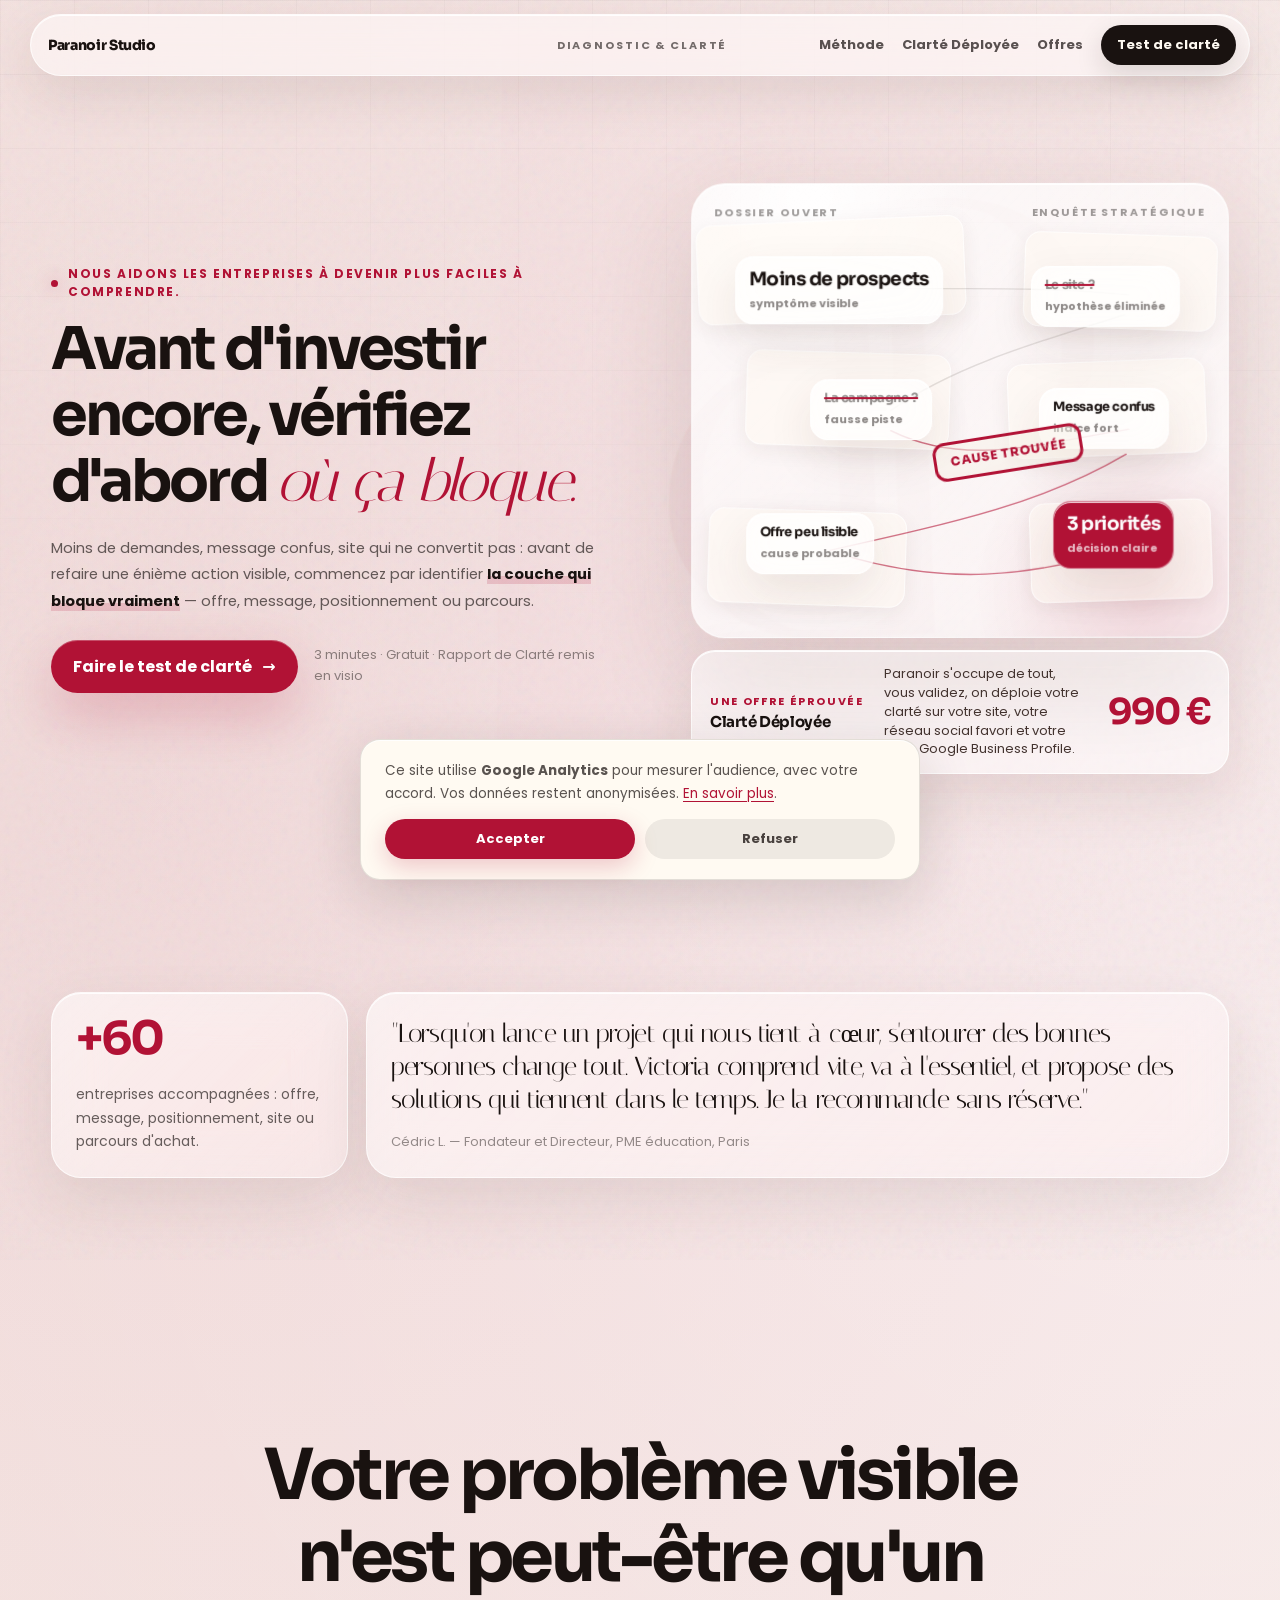
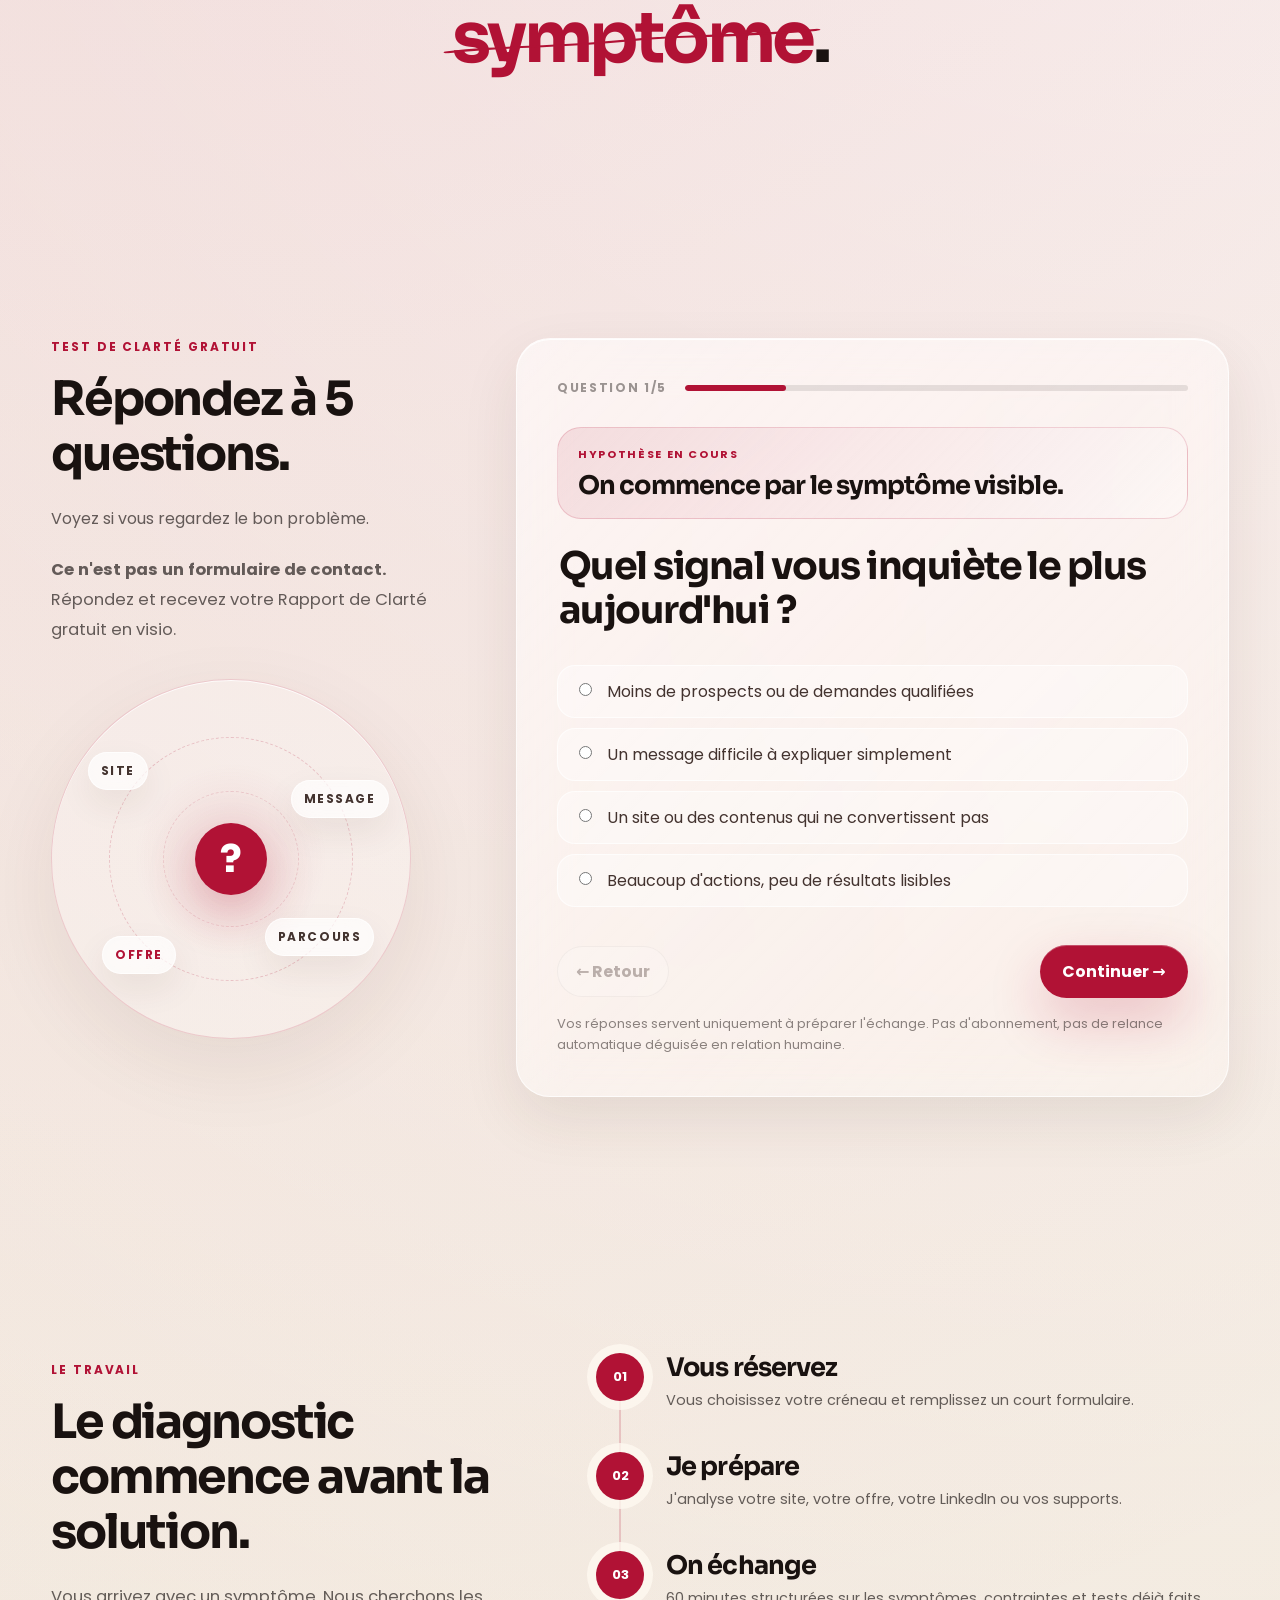
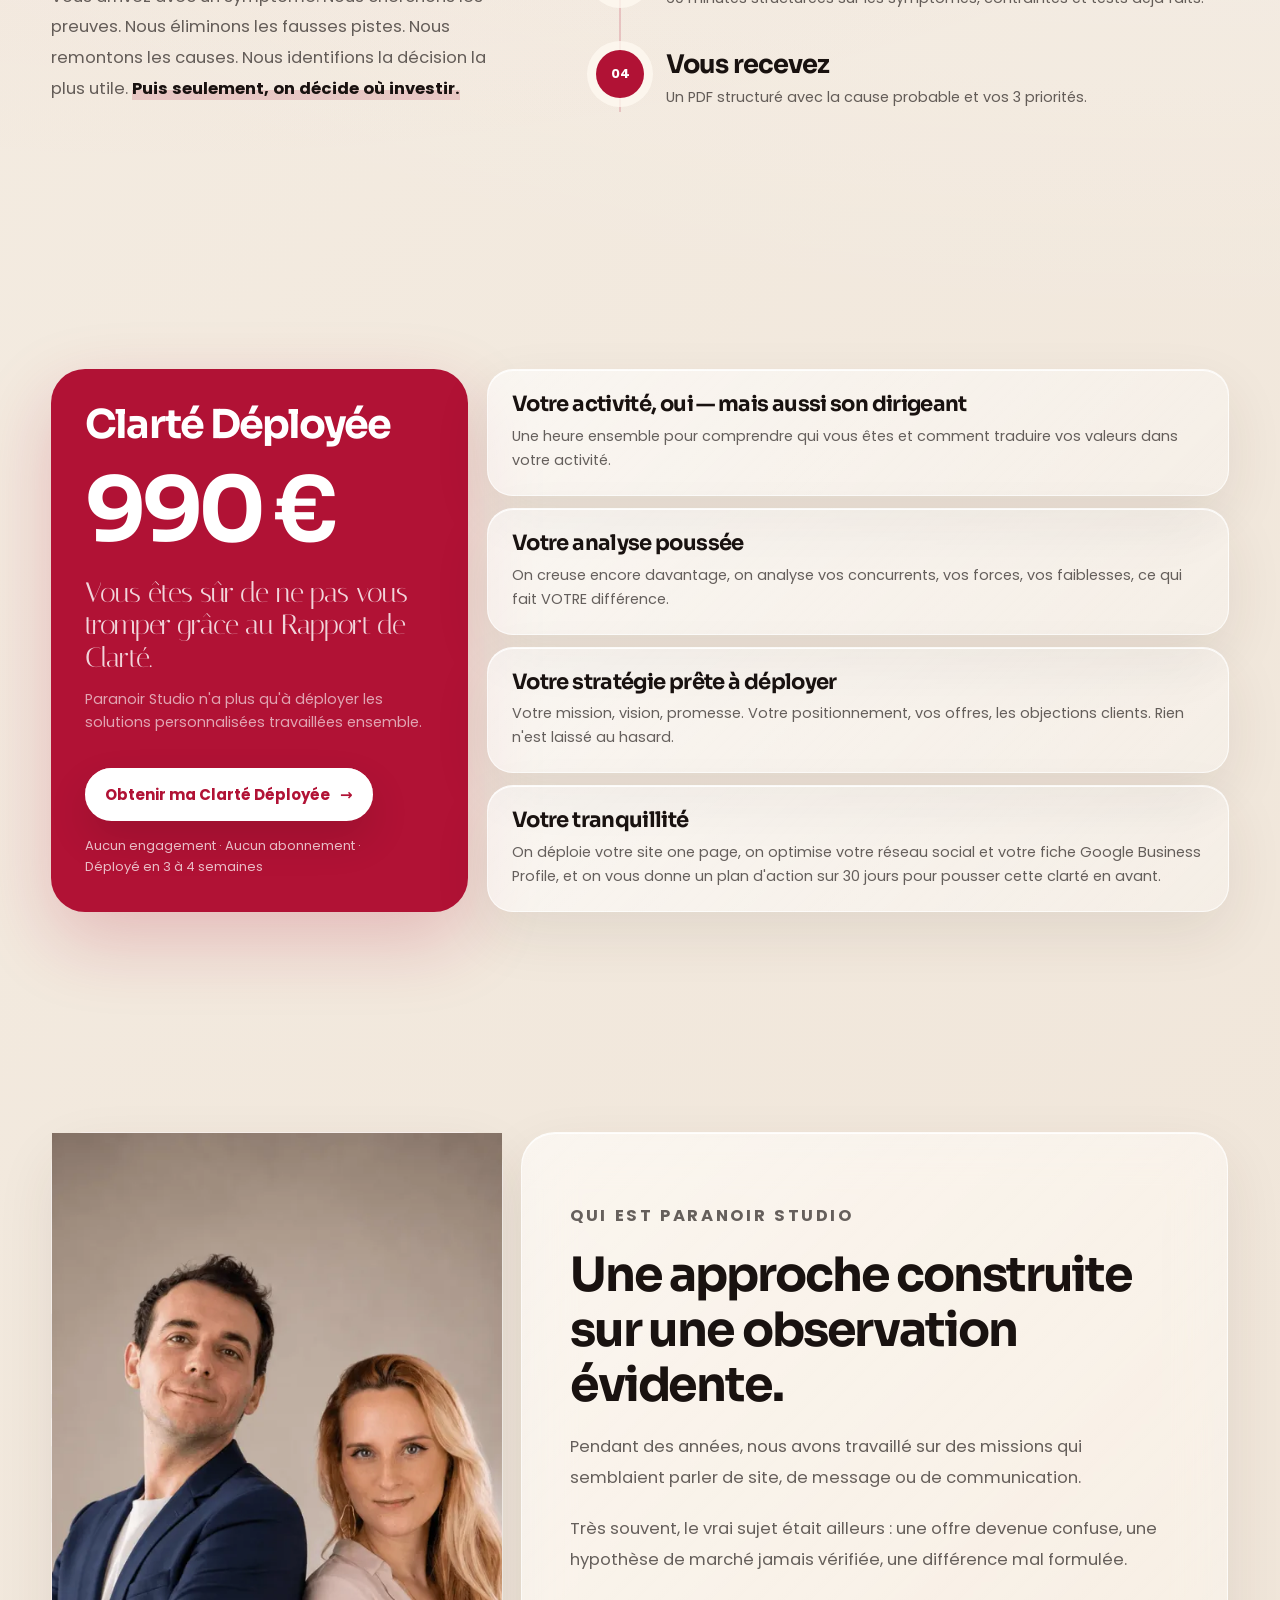
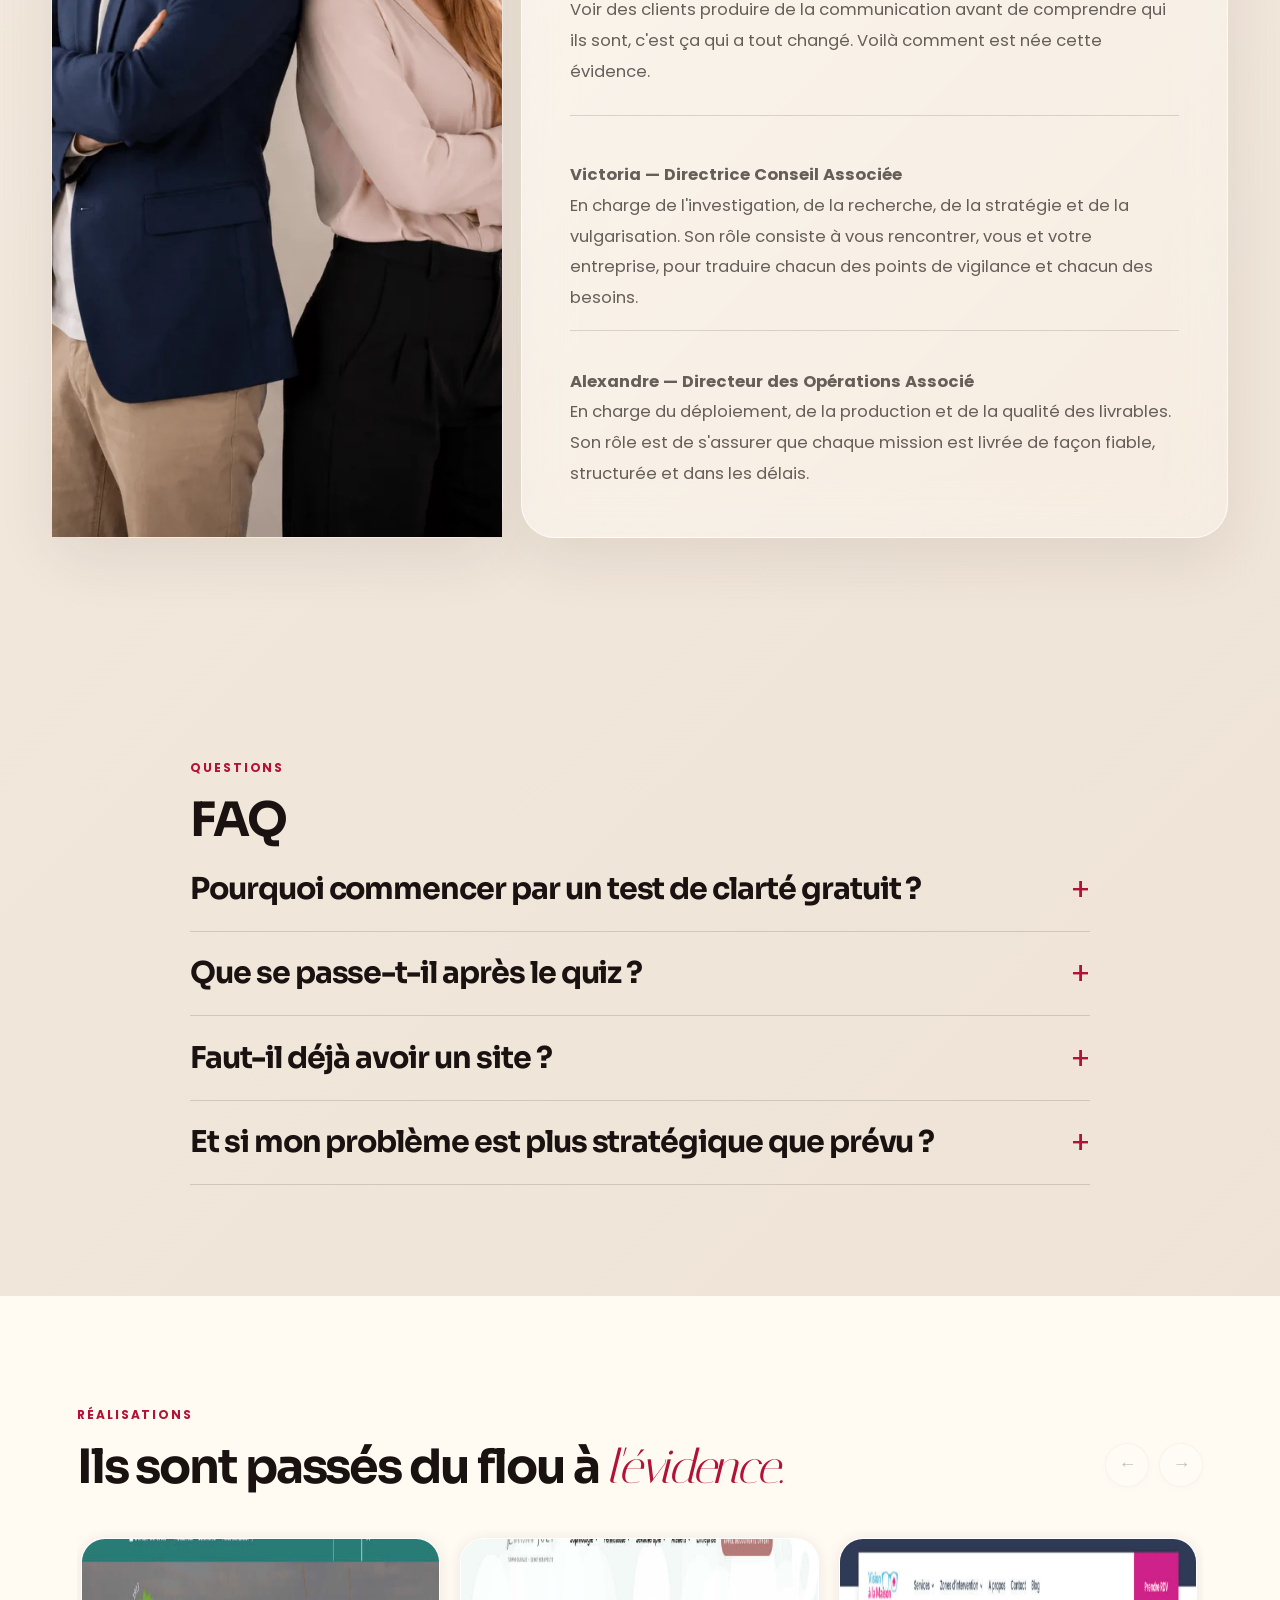
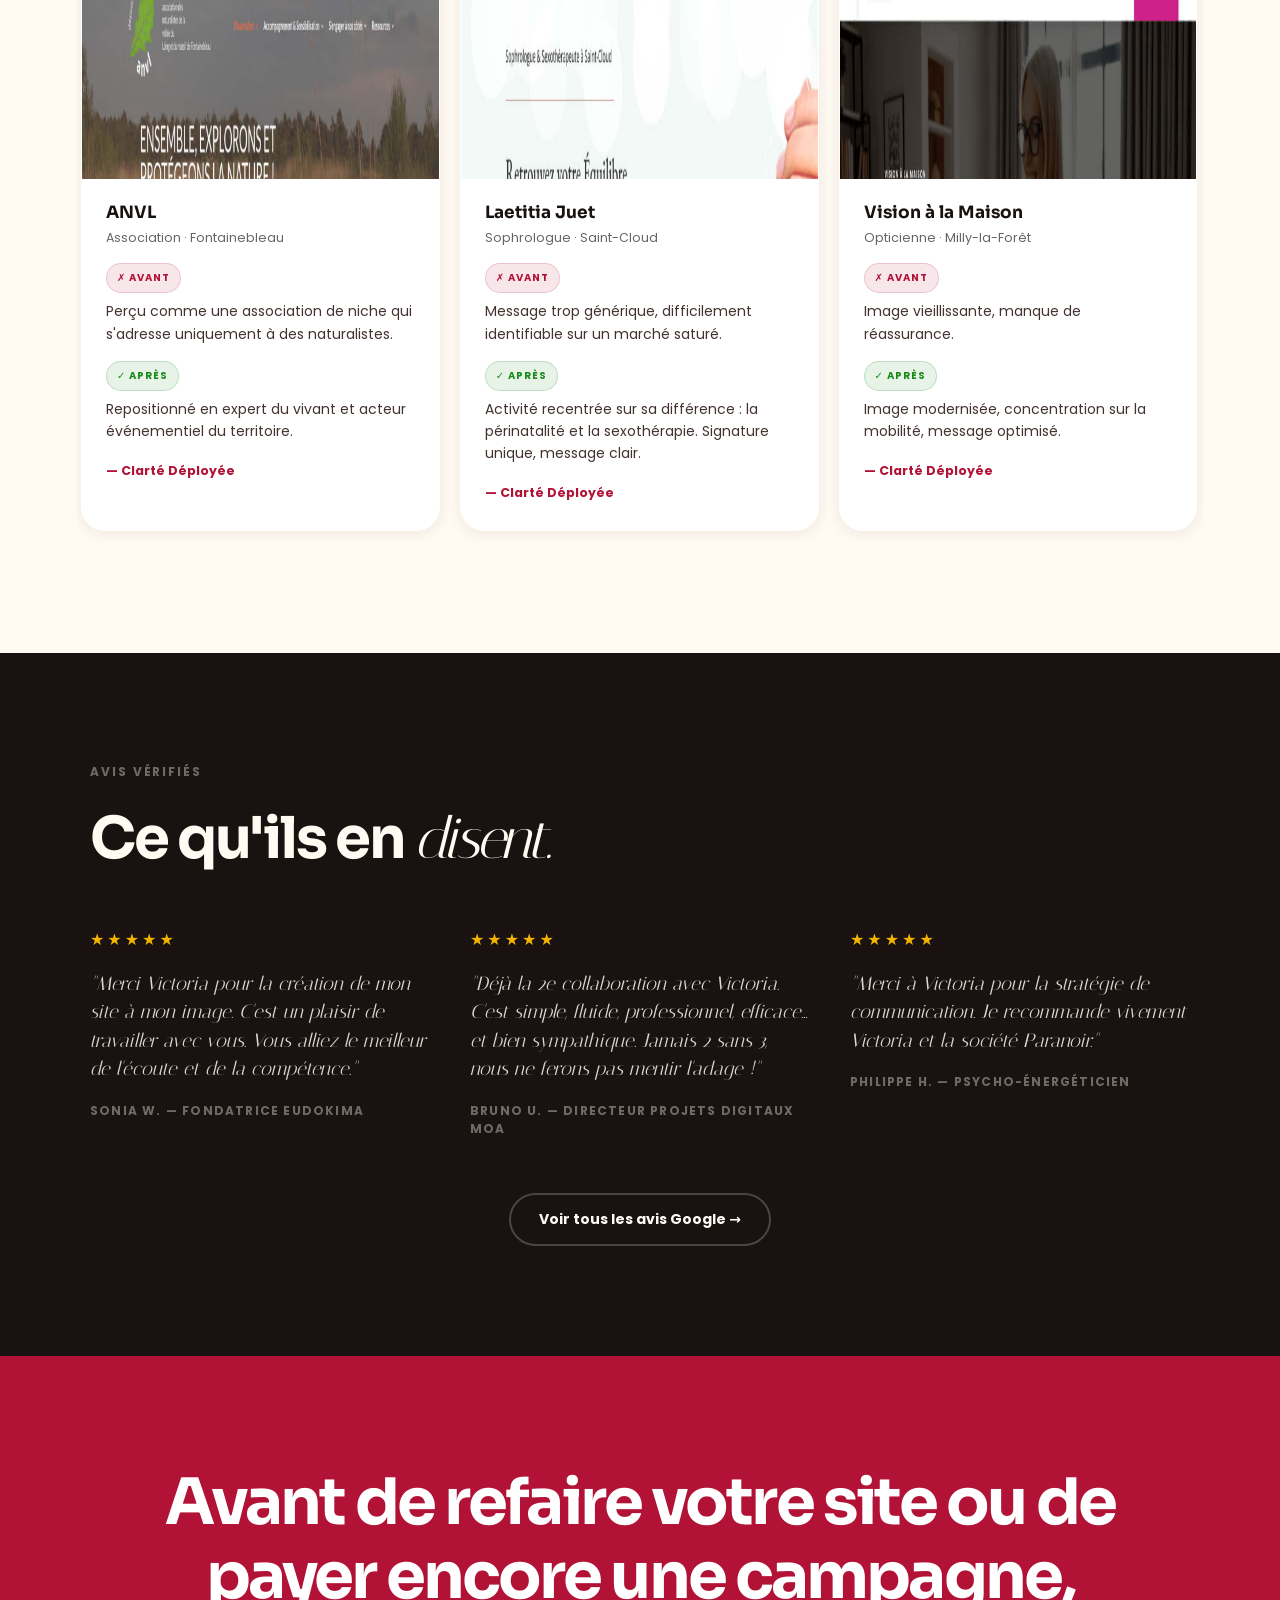
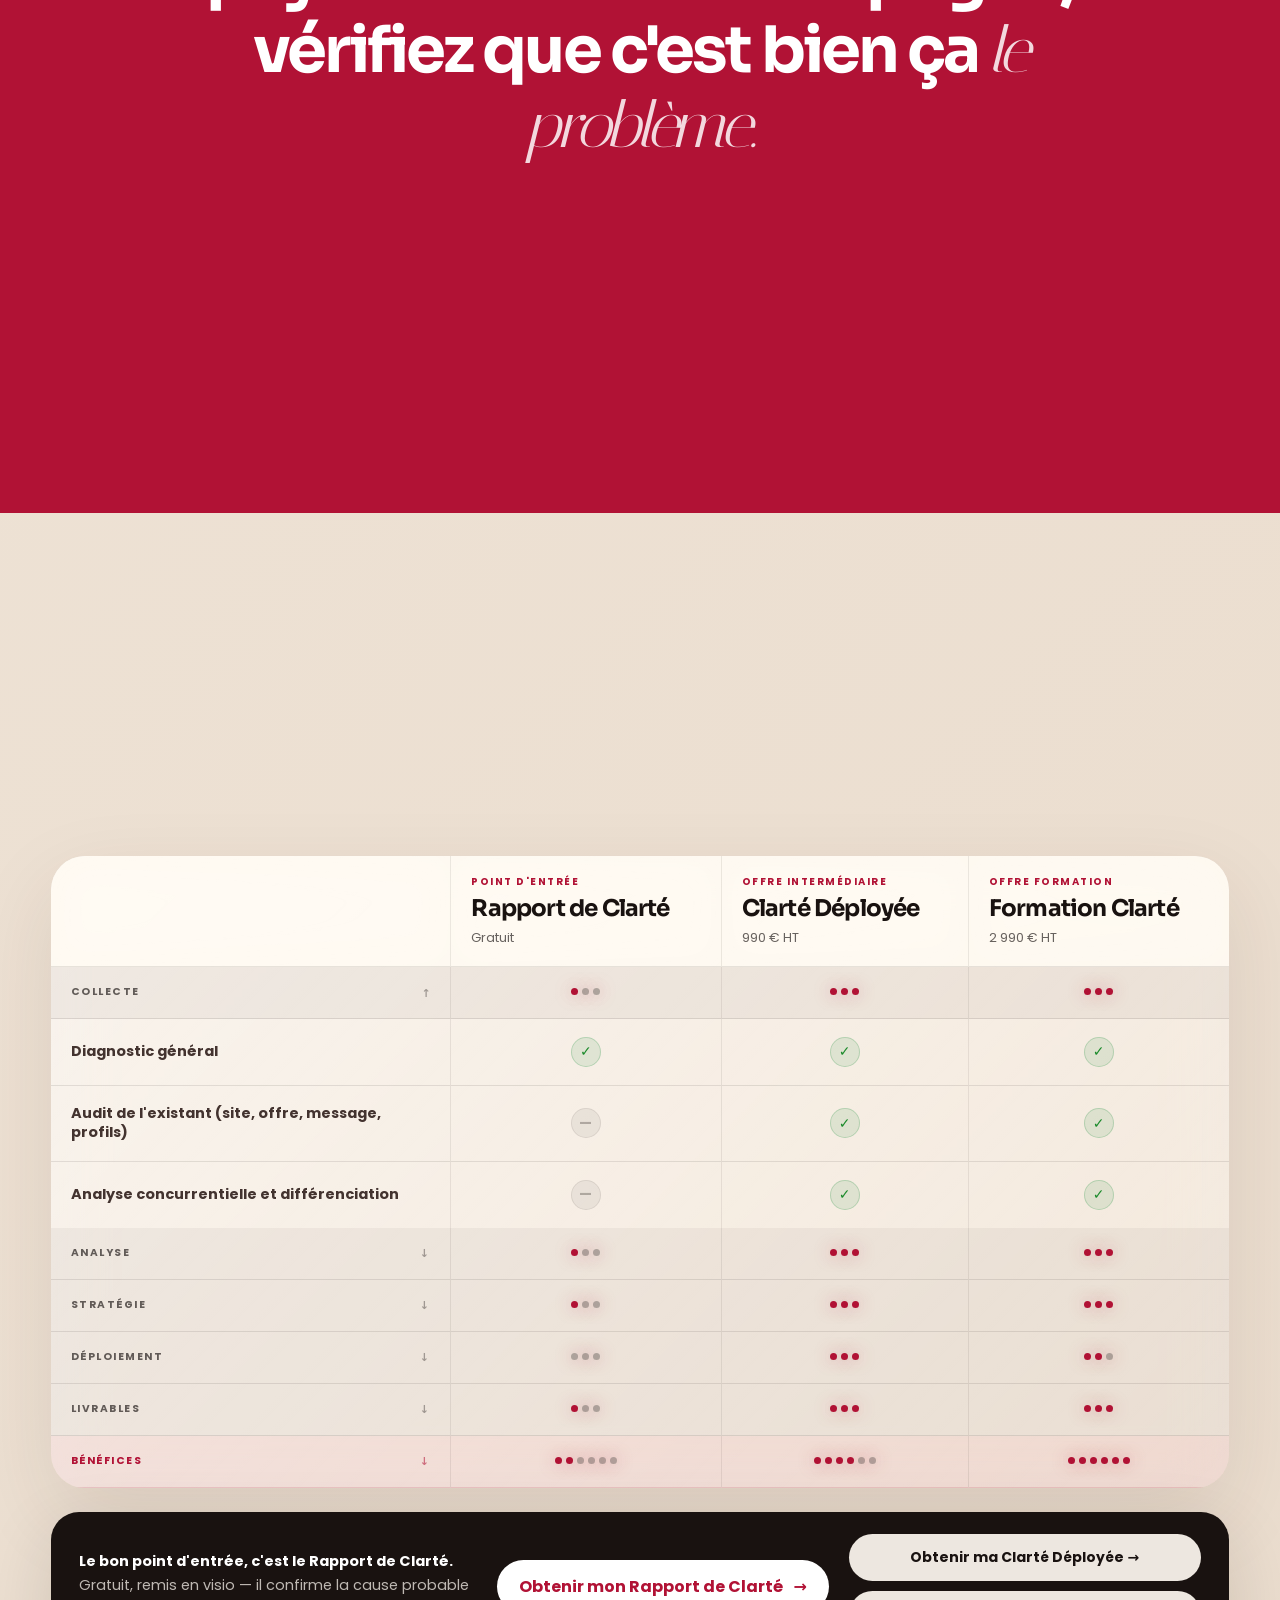
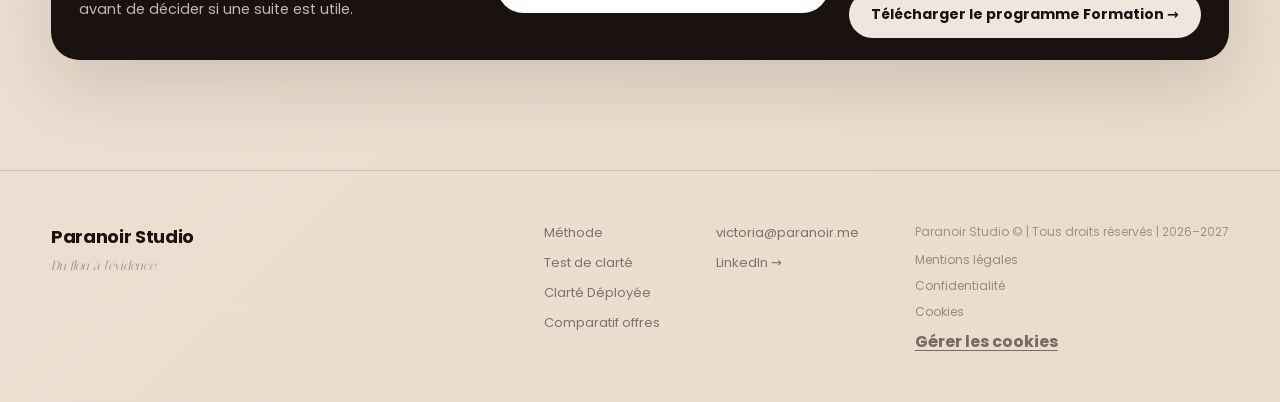
==== index.html @ 3eebf0d6 "fonts: Poppins réduit à 400+700 uniquement (-2 requêtes, ~30 KiB) 500 → substitué par 400 (footer, l" ====
<!DOCTYPE html>
<html lang="fr">
<head>
<meta charset="utf-8"/>
<meta content="width=device-width, initial-scale=1" name="viewport"/>
<title>Victoria Dury — Où ça bloque vraiment ?</title>
<meta name="description" content="Clarifiez votre offre, votre message et votre positionnement avant d'investir. Rapport de Clarté gratuit remis en visio."/>
<meta name="theme-color" content="#b11235"/>
<link rel="canonical" href="https://paranoir.paranoir.pro/"/>
<link rel="icon" href="/favicon.svg" type="image/svg+xml"/>
<link rel="icon" href="/favicon.ico" sizes="32x32"/>
<link rel="apple-touch-icon" href="/assets/images/logo-paranoir-studio-blanc-illu-hd.png"/>

<!-- Open Graph -->
<meta property="og:type" content="website"/>
<meta property="og:site_name" content="Paranoir Studio"/>
<meta property="og:url" content="https://paranoir.paranoir.pro/"/>
<meta property="og:title" content="Victoria Dury — Où ça bloque vraiment ?"/>
<meta property="og:description" content="Clarifiez votre offre, votre message et votre positionnement avant d'investir. Rapport de Clarté gratuit remis en visio."/>
<meta property="og:image" content="https://paranoir.paranoir.pro/assets/images/og-cover.jpg"/>
<meta property="og:image:width" content="1200"/>
<meta property="og:image:height" content="630"/>
<meta property="og:image:alt" content="Victoria Dury — Paranoir Studio, diagnostic stratégique"/>
<meta property="og:locale" content="fr_FR"/>

<!-- Twitter / X Card -->
<meta name="twitter:card" content="summary_large_image"/>
<meta name="twitter:title" content="Victoria Dury — Où ça bloque vraiment ?"/>
<meta name="twitter:description" content="Clarifiez votre offre, votre message et votre positionnement avant d'investir. Rapport de Clarté gratuit remis en visio."/>
<meta name="twitter:image" content="https://paranoir.paranoir.pro/assets/images/og-cover.jpg"/>
<meta name="twitter:image:alt" content="Victoria Dury — Paranoir Studio, diagnostic stratégique"/>

<link rel="preload" href="/assets/fonts/italiana-400.woff2" as="font" type="font/woff2" crossorigin/>
<link rel="preload" href="/assets/fonts/sora-latin.woff2" as="font" type="font/woff2" crossorigin/>
<link rel="preload" href="/assets/fonts/poppins-400.woff2" as="font" type="font/woff2" crossorigin/>
<link rel="preload" href="/assets/fonts/poppins-700.woff2" as="font" type="font/woff2" crossorigin/>
<link rel="stylesheet" href="/assets/css/site.min.css?v=4"/>
<script type="application/ld+json">
[
  {
    "@context": "https://schema.org",
    "@type": "Organization",
    "@id": "https://paranoir.paranoir.pro/#organization",
    "name": "Paranoir Studio",
    "url": "https://paranoir.paranoir.pro/",
    "logo": {
      "@type": "ImageObject",
      "url": "https://paranoir.paranoir.pro/assets/images/logo-paranoir-studio-noir-illu-hd.png"
    },
    "image": "https://paranoir.paranoir.pro/assets/images/og-cover.jpg",
    "email": "victoria@paranoir.me",
    "description": "Studio de clarté stratégique. Paranoir aide les entrepreneurs et dirigeants à identifier ce qui bloque vraiment leur croissance — offre, message, positionnement ou parcours — avant d'investir.",
    "foundingDate": "2024",
    "areaServed": "FR",
    "inLanguage": "fr",
    "founder": {
      "@type": "Person",
      "@id": "https://paranoir.paranoir.pro/#victoria",
      "name": "Victoria Dury",
      "jobTitle": "Fondatrice & Directrice conseil",
      "email": "victoria@paranoir.me",
      "worksFor": { "@id": "https://paranoir.paranoir.pro/#organization" },
      "sameAs": "https://www.linkedin.com/in/victoria-dury-paranoir/"
    },
    "sameAs": [
      "https://www.linkedin.com/in/victoria-dury-paranoir/"
    ]
  },
  {
    "@context": "https://schema.org",
    "@type": "WebSite",
    "@id": "https://paranoir.paranoir.pro/#website",
    "url": "https://paranoir.paranoir.pro/",
    "name": "Paranoir Studio — Victoria Dury",
    "description": "Clarifiez votre offre, votre message et votre positionnement avant d'investir. Rapport de Clarté gratuit remis en visio.",
    "inLanguage": "fr",
    "publisher": { "@id": "https://paranoir.paranoir.pro/#organization" }
  },
  {
    "@context": "https://schema.org",
    "@type": "ItemList",
    "name": "Offres Paranoir Studio",
    "itemListElement": [
      {
        "@type": "ListItem",
        "position": 1,
        "item": {
          "@type": "Service",
          "name": "Rapport de Clarté",
          "description": "Diagnostic stratégique gratuit remis en visioconférence. 30 minutes pour identifier ce qui bloque vraiment : offre, message, positionnement ou parcours.",
          "provider": { "@id": "https://paranoir.paranoir.pro/#organization" },
          "offers": {
            "@type": "Offer",
            "price": "0",
            "priceCurrency": "EUR",
            "availability": "https://schema.org/InStock"
          }
        }
      },
      {
        "@type": "ListItem",
        "position": 2,
        "item": {
          "@type": "Service",
          "name": "Clarté Déployée",
          "description": "Accompagnement conseil pour clarifier l'offre, le message et le positionnement. Passer du flou à l'évidence, structurellement.",
          "provider": { "@id": "https://paranoir.paranoir.pro/#organization" },
          "offers": {
            "@type": "Offer",
            "price": "990",
            "priceCurrency": "EUR",
            "availability": "https://schema.org/InStock"
          }
        }
      },
      {
        "@type": "ListItem",
        "position": 3,
        "item": {
          "@type": "Service",
          "name": "Formation Clarté",
          "description": "Formation stratégique approfondie pour développer une vision claire de son offre, son marché et son positionnement.",
          "provider": { "@id": "https://paranoir.paranoir.pro/#organization" },
          "offers": {
            "@type": "Offer",
            "price": "2990",
            "priceCurrency": "EUR",
            "availability": "https://schema.org/InStock"
          }
        }
      }
    ]
  },
  {
    "@context": "https://schema.org",
    "@type": "FAQPage",
    "mainEntity": [
      {
        "@type": "Question",
        "name": "Pourquoi commencer par un test de clarté gratuit ?",
        "acceptedAnswer": {
          "@type": "Answer",
          "text": "Parce qu'avant de parler d'offre, de site ou de budget, il faut vérifier que le problème mérite bien un diagnostic. Le test de clarté sert à qualifier votre situation et à éviter de partir sur la mauvaise piste."
        }
      },
      {
        "@type": "Question",
        "name": "Que se passe-t-il après le quiz ?",
        "acceptedAnswer": {
          "@type": "Answer",
          "text": "Vous voyez un résultat personnalisé. Votre Rapport de Clarté vous est ensuite remis en visio — gratuit. 30 minutes pour comprendre ce qui bloque vraiment et décider ensemble de la suite."
        }
      },
      {
        "@type": "Question",
        "name": "Faut-il déjà avoir un site ?",
        "acceptedAnswer": {
          "@type": "Answer",
          "text": "Non. Le point de départ peut être une offre, un discours commercial, une page LinkedIn, une baisse de demandes ou une impression générale de flou."
        }
      },
      {
        "@type": "Question",
        "name": "Et si mon problème est plus stratégique que prévu ?",
        "acceptedAnswer": {
          "@type": "Answer",
          "text": "Je vous le dirai clairement. Le but n'est pas d'empiler des prestations, mais de comprendre quelle décision doit venir ensuite."
        }
      }
    ]
  }
]
</script>
</head>
<body class="site-home">
<div aria-hidden="true" class="three-bg">
<canvas id="clarityCanvas"></canvas>
</div>
<div class="page">
<a class="skip-link" href="#main">Aller au contenu principal</a>
<nav class="nav">
<a class="brand" href="/">Paranoir Studio</a>
<div class="nav-mid">Diagnostic &amp; Clarté</div>
<div class="nav-right">
<a class="nav-link" href="#method">Méthode</a>
<a class="nav-link" href="#reservation">Clarté Déployée</a>
<a class="nav-link" href="#comparatif-offres">Offres</a>
<a class="nav-cta" href="#prediagnostic">Test de clarté</a>
</div>
</nav>
<main id="main">
<section class="hero">
<div class="hero-text">
<div class="eyebrow"><span class="dot"></span>Nous aidons les entreprises à devenir plus faciles à comprendre.</div>
<h1>Avant d'investir encore, vérifiez d'abord <span class="highlight">où ça bloque.</span></h1>
<p class="sub">
  Moins de demandes, message confus, site qui ne convertit pas :
  avant de refaire une énième action visible, commencez par identifier
  <span class="marker">la couche qui bloque vraiment</span>
  — offre, message, positionnement ou parcours.
</p>
<div class="hero-actions">
<a class="cta" href="#prediagnostic">Faire le test de clarté <span>→</span></a>
<p class="micro">3 minutes · Gratuit · Rapport de Clarté remis en visio</p>
</div>
</div>
<div class="reveal">
<div aria-label="Dossier ouvert de diagnostic" class="case-board" id="caseBoard">
<div class="board-top">
<span>Dossier ouvert</span>
<span>Enquête stratégique</span>
</div>
<div class="paper-layer paper-a"></div>
<div class="paper-layer paper-b"></div>
<div class="paper-layer paper-c"></div>
<div class="paper-layer paper-d"></div>
<div class="paper-layer paper-e"></div>
<div class="paper-layer paper-f"></div>
<svg class="thread-svg" preserveaspectratio="none" viewbox="0 0 620 720">
<path class="thread soft" d="M115 158 C250 176 345 156 505 176"></path>
<path class="thread soft" d="M500 208 C390 255 300 292 230 360"></path>
<path class="thread" d="M230 392 C315 450 398 414 505 390"></path>
<path class="thread" d="M502 430 C408 506 310 536 160 582"></path>
<path class="thread" d="M185 594 C295 636 388 625 488 584"></path>
</svg>
<div class="evidence big ev1"><strong>Moins de prospects</strong><span>symptôme visible</span></div>
<div class="evidence false ev2"><strong>Le site ?</strong><span>hypothèse éliminée</span></div>
<div class="evidence false ev3"><strong>La campagne ?</strong><span>fausse piste</span></div>
<div class="evidence ev4"><strong>Message confus</strong><span>indice fort</span></div>
<div class="evidence ev5"><strong>Offre peu lisible</strong><span>cause probable</span></div>
<div class="evidence result big ev6"><strong>3 priorités</strong><span>décision claire</span></div>
<div class="stamp">Cause trouvée</div>
</div>
<div class="hero-offer">
<div>
<small>Une offre éprouvée</small>
<div class="offer-name">Clarté Déployée</div>
</div>
<p class="offer-text">Paranoir s'occupe de tout, vous validez, on déploie votre clarté sur votre site, votre réseau social favori et votre fiche Google Business Profile.</p>
<div class="offer-price">990 €</div>
</div>
</div>
</section>
<section class="proof">
<div class="liquid proof-item reveal">
<div class="stat">+60</div>
<p>entreprises accompagnées : offre, message, positionnement, site ou parcours d'achat.</p>
</div>
<div class="liquid proof-item reveal" style="grid-column:span 2">
<p class="quote">"Lorsqu'on lance un projet qui nous tient à cœur, s'entourer des bonnes personnes change tout. Victoria comprend vite, va à l'essentiel, et propose des solutions qui tiennent dans le temps. Je la recommande sans réserve."</p>
<p class="byline">Cédric L. — Fondateur et Directeur, PME éducation, Paris</p>
</div>
</section>
<section class="statement">
<h2 class="reveal" style="margin:0 auto">Votre problème visible n'est peut-être qu'un <span class="strike-biais">symptôme</span>.</h2>
</section>
<section class="prequiz" id="prediagnostic">
<div class="prequiz-head reveal">
<p class="kicker">Test de clarté gratuit</p>
<h2>Répondez à 5 questions.</h2>
<p class="lede quiz-subtitle">Voyez si vous regardez le bon problème.</p>
<p class="lede">
  <strong>Ce n'est pas un formulaire de contact.</strong> Répondez et recevez votre Rapport de Clarté gratuit en visio.
</p>
<div aria-hidden="true" class="quiz-orbit">
<span class="orbit-center">?</span>
<span class="orbit-pill p1">site</span>
<span class="orbit-pill p2">message</span>
<span class="orbit-pill p3">offre</span>
<span class="orbit-pill p4">parcours</span>
</div>
</div>
<form class="quiz liquid reveal" id="growthQuiz">
<div class="quiz-progress">
<span>Question <strong id="quizCurrent">1</strong>/5</span>
<div><i id="quizBar"></i></div>
</div>
<div class="diagnostic-pulse" id="diagnosticPulse">
<span>Hypothèse en cours</span>
<strong id="diagnosticHint">On commence par le symptôme visible.</strong>
</div>
<fieldset class="quiz-step active" data-step="1">
<legend>Quel signal vous inquiète le plus aujourd'hui ?</legend>
<label><input name="signal" required="" type="radio" value="prospects"/><span>Moins de prospects ou de demandes qualifiées</span></label>
<label><input name="signal" type="radio" value="message"/><span>Un message difficile à expliquer simplement</span></label>
<label><input name="signal" type="radio" value="conversion"/><span>Un site ou des contenus qui ne convertissent pas</span></label>
<label><input name="signal" type="radio" value="dispersion"/><span>Beaucoup d'actions, peu de résultats lisibles</span></label>
</fieldset>
<fieldset class="quiz-step" data-step="2">
<legend>Quand vous expliquez votre offre, que se passe-t-il le plus souvent ?</legend>
<label><input name="offre" required="" type="radio" value="simple"/><span>Les gens comprennent vite</span></label>
<label><input name="offre" type="radio" value="long"/><span>Il faut beaucoup contextualiser</span></label>
<label><input name="offre" type="radio" value="variable"/><span>Le discours change selon l'interlocuteur</span></label>
<label><input name="offre" type="radio" value="confus"/><span>Même en interne, ce n'est pas parfaitement clair</span></label>
</fieldset>
<fieldset class="quiz-step" data-step="3">
<legend>Qu'avez-vous déjà essayé de corriger ?</legend>
<label><input name="actions" type="checkbox" value="site"/><span>Refaire ou modifier le site</span></label>
<label><input name="actions" type="checkbox" value="contenus"/><span>Refaire les contenus ou les posts</span></label>
<label><input name="actions" type="checkbox" value="ads"/><span>Relancer une campagne ou mettre du budget</span></label>
<label><input name="actions" type="checkbox" value="offre"/><span>Repackager l'offre</span></label>
<label><input name="actions" type="checkbox" value="rien"/><span>Rien de structuré pour l'instant</span></label>
</fieldset>
<fieldset class="quiz-step" data-step="4">
<legend>À quel point êtes-vous sûr du vrai problème ?</legend>
<label><input name="certitude" required="" type="radio" value="faible"/><span>Pas vraiment sûr, justement</span></label>
<label><input name="certitude" type="radio" value="moyenne"/><span>J'ai une hypothèse, mais peu de preuves</span></label>
<label><input name="certitude" type="radio" value="forte"/><span>Je pense savoir, mais je veux confirmer</span></label>
<label><input name="certitude" type="radio" value="urgent"/><span>Je dois décider vite où investir</span></label>
</fieldset>
<fieldset class="quiz-step" data-step="5">
<legend>Où voulez-vous recevoir la suite ?</legend>
<div class="quiz-fields">
<label for="prenom"><span>Prénom <span aria-hidden="true">*</span></span><input id="prenom" autocomplete="given-name" name="prenom" placeholder="Victoria" required aria-required="true" type="text"/></label>
<label for="email"><span>Email professionnel <span aria-hidden="true">*</span></span><input id="email" autocomplete="email" name="email" placeholder="vous@entreprise.fr" required aria-required="true" type="email"/></label>
<label for="url"><span>Site ou LinkedIn <span class="field-opt">facultatif</span></span><input id="url" name="url" placeholder="https://" type="url"/></label>
</div>
<p class="quiz-note">Après validation, votre résultat s'affiche directement. Votre Rapport de Clarté vous est remis en visio — gratuit.</p>
</fieldset>
<div aria-live="polite" class="quiz-result" id="quizResult"></div>
<div class="result-cta" id="resultCta">
<div>
<small>Votre livrable gratuit</small>
<strong>Rapport de Clarté — Gratuit</strong>
<span>Votre Rapport de Clarté est gratuit. Il vous est remis en visio — 30 minutes pour comprendre ce qui bloque vraiment et décider ensemble de la suite.</span>
</div>
<a class="cta" href="https://meet.brevo.com/victoria-dury/rapport-de-clarte" target="_blank" rel="noopener noreferrer" aria-label="Réserver ma visio Rapport de Clarté (ouvre dans un nouvel onglet)">Réserver ma visio <span>→</span></a>
</div>
<div class="quiz-actions">
<button class="quiz-back" id="quizBack" type="button">← Retour</button>
<button class="cta quiz-next" id="quizNext" type="button">Continuer →</button>
<button class="cta quiz-submit" id="quizSubmit" type="submit">Voir mon résultat →</button>
</div>
<p class="quiz-privacy">Vos réponses servent uniquement à préparer l'échange. Pas d'abonnement, pas de relance automatique déguisée en relation humaine.</p>
</form>
</section>
<!-- SECTION AVANT DE CORRIGER — conservée pour usage futur
<section class="chapter split">
<div class="reveal">
<p class="kicker">Avant de corriger</p>
<h2>Ne corrigez pas encore. Identifiez la bonne couche.</h2>
<p class="lede">
  Le réflexe classique : refaire ce qui se voit. Le site, les messages,
  les posts, la campagne. Le risque : améliorer la surface pendant que le vrai blocage reste intact.
</p>
<p class="risk">La cause est souvent ailleurs.</p>
</div>
<div class="symptoms reveal">
<div class="symptom"><strong>Les prospects qualifiés se font plus rares.</strong><span>symptôme</span></div>
<div class="symptom"><strong>Votre offre est difficile à expliquer.</strong><span>symptôme</span></div>
<div class="symptom"><strong>Votre site ou vos contenus ne prennent pas.</strong><span>symptôme</span></div>
<div class="symptom"><strong>Vous faites beaucoup, pour peu d'effet.</strong><span>symptôme</span></div>
</div>
</section>
-->
<section class="method" id="method">
<div class="reveal">
<p class="kicker">Le travail</p>
<h2>Le diagnostic commence avant la solution.</h2>
<p>Vous arrivez avec un symptôme. Nous cherchons les preuves.
  Nous éliminons les fausses pistes. Nous remontons les causes.
  Nous identifions la décision la plus utile.
  <span class="marker">Puis seulement, on décide où investir.</span>
</p>
</div>
<div class="timeline reveal">
<div class="step">
<div class="num">01</div>
<div><strong>Vous réservez</strong><span>Vous choisissez votre créneau et remplissez un court formulaire.</span></div>
</div>
<div class="step">
<div class="num">02</div>
<div><strong>Je prépare</strong><span>J'analyse votre site, votre offre, votre LinkedIn ou vos supports.</span></div>
</div>
<div class="step">
<div class="num">03</div>
<div><strong>On échange</strong><span>60 minutes structurées sur les symptômes, contraintes et tests déjà faits.</span></div>
</div>
<div class="step">
<div class="num">04</div>
<div><strong>Vous recevez</strong><span>Un PDF structuré avec la cause probable et vos 3 priorités.</span></div>
</div>
</div>
</section>
<section class="offer" id="reservation">
<div class="offer-layout">
<div class="price-panel reveal">
<div>
<h2>Clarté Déployée</h2>
<div class="price">990 €</div>
<p class="price-line">Vous êtes sûr de ne pas vous tromper grâce au Rapport de Clarté.</p>
<p class="price-note">Paranoir Studio n'a plus qu'à déployer les solutions personnalisées travaillées ensemble.</p>
</div>
<div>
<a class="cta" href="https://buy.stripe.com/9B6aEX5Ug8IKgbH7uObfO01" target="_blank" rel="noopener noreferrer">Obtenir ma Clarté Déployée <span>→</span></a>
<p class="micro">Aucun engagement · Aucun abonnement · Déployé en 3 à 4 semaines</p>
</div>
</div>
<div class="offer-list reveal">
<div class="liquid detail"><strong>Votre activité, oui — mais aussi son dirigeant</strong><span>Une heure ensemble pour comprendre qui vous êtes et comment traduire vos valeurs dans votre activité.</span></div>
<div class="liquid detail"><strong>Votre analyse poussée</strong><span>On creuse encore davantage, on analyse vos concurrents, vos forces, vos faiblesses, ce qui fait VOTRE différence.</span></div>
<div class="liquid detail"><strong>Votre stratégie prête à déployer</strong><span>Votre mission, vision, promesse. Votre positionnement, vos offres, les objections clients. Rien n'est laissé au hasard.</span></div>
<div class="liquid detail"><strong>Votre tranquillité</strong><span>On déploie votre site one page, on optimise votre réseau social et votre fiche Google Business Profile, et on vous donne un plan d'action sur 30 jours pour pousser cette clarté en avant.</span></div>
</div>
</div>
</section>
<section class="about">
<div class="photo liquid reveal">
<picture>
<source srcset="/assets/images/alexandre-victoria-paranoir-opti.webp" type="image/webp"/>
<img src="/assets/images/alexandre-victoria-paranoir-opti.png" alt="Victoria et Alexandre — Paranoir Studio" width="800" height="1202" loading="lazy" style="width:100%;height:100%;object-fit:cover;border-radius:inherit"/>
</picture>
</div>
<div class="about-copy liquid reveal">
<p class="kicker">Qui est Paranoir Studio</p>
<h2>Une approche construite sur une observation évidente.</h2>
<p>Pendant des années, nous avons travaillé sur des missions qui semblaient parler de site, de message ou de communication.</p>
<p>Très souvent, le vrai sujet était ailleurs : une offre devenue confuse, une hypothèse de marché jamais vérifiée, une différence mal formulée.</p>
<p>Voir des clients produire de la communication avant de comprendre qui ils sont, c'est ça qui a tout changé. Voilà comment est née cette évidence.</p>
<div class="about-member" style="margin-top:28px;padding-top:24px;border-top:1px solid var(--line)">
<p><strong>Victoria — Directrice Conseil Associée</strong><br>En charge de l'investigation, de la recherche, de la stratégie et de la vulgarisation. Son rôle consiste à vous rencontrer, vous et votre entreprise, pour traduire chacun des points de vigilance et chacun des besoins.</p>
</div>
<div class="about-member" style="margin-top:16px;padding-top:16px;border-top:1px solid var(--line)">
<p><strong>Alexandre — Directeur des Opérations Associé</strong><br>En charge du déploiement, de la production et de la qualité des livrables. Son rôle est de s'assurer que chaque mission est livrée de façon fiable, structurée et dans les délais.</p>
</div>
</div>
</section>
<section class="faq">
<p class="kicker reveal">Questions</p>
<h2 class="reveal">FAQ</h2>
<details class="reveal">
<summary>Pourquoi commencer par un test de clarté gratuit ?</summary>
<p>Parce qu'avant de parler d'offre, de site ou de budget, il faut vérifier que le problème mérite bien un diagnostic. Le test de clarté sert à qualifier votre situation et à éviter de partir sur la mauvaise piste.</p>
</details>
<details class="reveal">
<summary>Que se passe-t-il après le quiz ?</summary>
<p>Vous voyez un résultat personnalisé. Votre Rapport de Clarté vous est ensuite remis en visio — gratuit. 30 minutes pour comprendre ce qui bloque vraiment et décider ensemble de la suite.</p>
</details>
<details class="reveal">
<summary>Faut-il déjà avoir un site ?</summary>
<p>Non. Le point de départ peut être une offre, un discours commercial, une page LinkedIn, une baisse de demandes ou une impression générale de flou.</p>
</details>
<details class="reveal">
<summary>Et si mon problème est plus stratégique que prévu ?</summary>
<p>Je vous le dirai clairement. Le but n'est pas d'empiler des prestations, mais de comprendre quelle décision doit venir ensuite.</p>
</details>
</section>
<section class="realisations">
<div class="realisations-inner">
<div class="real-header reveal">
<div>
<p class="kicker">Réalisations</p>
<h2>Ils sont passés du flou à <span class="highlight">l'évidence.</span></h2>
</div>
<div class="real-nav-row">
<button class="real-nav real-prev" aria-label="Précédent">←</button>
<button class="real-nav real-next" aria-label="Suivant">→</button>
</div>
</div>
<div class="real-carousel reveal">
<div class="real-card liquid">
<div class="real-visual-top">
<button class="site-preview-btn" aria-label="Agrandir le visuel ANVL" data-src="/assets/images/realisation-anvl.jpg" data-label="ANVL — Association naturaliste">
<div class="site-preview-scroll"><img src="/assets/images/realisation-anvl.jpg" alt="Site ANVL" width="1240" height="4363" loading="lazy"/></div>
<span class="site-preview-hint">Cliquer pour agrandir</span>
</button>
</div>
<div class="real-body">
<p class="real-client"><strong>ANVL</strong></p>
<p class="real-meta">Association · Fontainebleau</p>
<div class="real-before">
<span class="real-chip cross">✗ Avant</span>
<p>Perçu comme une association de niche qui s'adresse uniquement à des naturalistes.</p>
</div>
<div class="real-after">
<span class="real-chip check">✓ Après</span>
<p>Repositionné en expert du vivant et acteur événementiel du territoire.</p>
</div>
<p class="real-offer">— Clarté Déployée</p>
</div>
</div>
<div class="real-card liquid">
<div class="real-visual-top">
<button class="site-preview-btn" aria-label="Agrandir le visuel Laetitia Juet" data-src="/assets/images/realisation-laetitia.jpg" data-label="Laetitia Juet — Sophrologue">
<div class="site-preview-scroll"><img src="/assets/images/realisation-laetitia.jpg" alt="Site Laetitia Juet sophrologue" width="1240" height="5578" loading="lazy"/></div>
<span class="site-preview-hint">Cliquer pour agrandir</span>
</button>
</div>
<div class="real-body">
<p class="real-client"><strong>Laetitia Juet</strong></p>
<p class="real-meta">Sophrologue · Saint-Cloud</p>
<div class="real-before">
<span class="real-chip cross">✗ Avant</span>
<p>Message trop générique, difficilement identifiable sur un marché saturé.</p>
</div>
<div class="real-after">
<span class="real-chip check">✓ Après</span>
<p>Activité recentrée sur sa différence : la périnatalité et la sexothérapie. Signature unique, message clair.</p>
</div>
<p class="real-offer">— Clarté Déployée</p>
</div>
</div>
<div class="real-card liquid">
<div class="real-visual-top">
<button class="site-preview-btn" aria-label="Agrandir le visuel Vision à la Maison" data-src="/assets/images/realisation-valm.jpg" data-label="Vision à la Maison — Opticienne">
<div class="site-preview-scroll"><img src="/assets/images/realisation-valm.jpg" alt="Site Vision à la Maison" width="1240" height="6222" loading="lazy"/></div>
<span class="site-preview-hint">Cliquer pour agrandir</span>
</button>
</div>
<div class="real-body">
<p class="real-client"><strong>Vision à la Maison</strong></p>
<p class="real-meta">Opticienne · Milly-la-Forêt</p>
<div class="real-before">
<span class="real-chip cross">✗ Avant</span>
<p>Image vieillissante, manque de réassurance.</p>
</div>
<div class="real-after">
<span class="real-chip check">✓ Après</span>
<p>Image modernisée, concentration sur la mobilité, message optimisé.</p>
</div>
<p class="real-offer">— Clarté Déployée</p>
</div>
</div>
</div>
</div>
</section>
<section class="google-reviews">
<div class="reviews-inner">
<div class="reviews-head reveal">
<p class="kicker">Avis vérifiés</p>
<h2>Ce qu'ils en <span class="highlight">disent.</span></h2>
</div>
<div class="reviews-list">
<div class="review-item reveal">
<div class="review-stars" aria-label="5 étoiles">★★★★★</div>
<p class="review-text">"Merci Victoria pour la création de mon site à mon image. C'est un plaisir de travailler avec vous. Vous alliez le meilleur de l'écoute et de la compétence."</p>
<p class="review-author">Sonia W. — Fondatrice Eudokima</p>
</div>
<div class="review-item reveal">
<div class="review-stars" aria-label="5 étoiles">★★★★★</div>
<p class="review-text">"Déjà la 2e collaboration avec Victoria. C'est simple, fluide, professionnel, efficace… et bien sympathique. Jamais 2 sans 3, nous ne ferons pas mentir l'adage&nbsp;!"</p>
<p class="review-author">Bruno U. — Directeur projets digitaux MOA</p>
</div>
<div class="review-item reveal">
<div class="review-stars" aria-label="5 étoiles">★★★★★</div>
<p class="review-text">"Merci à Victoria pour la stratégie de communication. Je recommande vivement Victoria et la société Paranoir."</p>
<p class="review-author">Philippe H. — Psycho-énergéticien</p>
</div>
</div>
<div class="reviews-footer reveal">
<a class="buttonlike reviews-cta" href="https://www.google.com/search?sca_esv=f17a0ff9fe0aacfd&q=paranoir+studio&si=APenkKm7iecQ4G6P-TsbSMFKIQtv3EFIqRAFw-i8uEbk55Z-_2WfTkahwx6u1uAuy8MPmnfCUDpDq2OuY1oj4d8cSW3aSo2asktrVfrKKQ3sYH_6x8XcQD8%3D&uds=AJ5uw195I-HiO8RgG3HHbr6KY2_8TkCXjaTgxg7CV2L0rBLWM4fp1kn1z-KUAWLdz4tLvbFS52Aze6zk6sDx6woE1F07elHCvyW5IwiPbOBzLiz4UMYycys&sa=X&ved=2ahUKEwjHtK3E76SVAxU1TKQEHS1PEoAQ3PALegQILxAF&biw=590&bih=746&dpr=2" target="_blank" rel="noopener noreferrer" aria-label="Voir tous les avis Google de Paranoir Studio (ouvre dans un nouvel onglet)">Voir tous les avis Google →</a>
</div>
</div>
</section>
<section class="final">
<div class="final-inner">
<h2 class="reveal">Avant de refaire votre site ou de payer encore une campagne, vérifiez que c'est bien ça <span class="highlight">le problème.</span></h2>
<p class="reveal">Commencez par le test de clarté. En quelques questions, vous vérifiez si votre blocage vient plutôt de l'offre, du message, du positionnement ou du parcours.</p>
<a class="cta reveal" href="#prediagnostic">Obtenir mon Rapport de Clarté <span>→</span></a>
<p class="micro reveal">3 minutes · Gratuit · Rapport de Clarté remis en visio</p>
</div>
</section>
<section class="offer-comparison" id="comparatif-offres">
<div class="comparison-inner">
<div class="comparison-head">
<div class="reveal">
<p class="kicker">Les trois offres</p>
<h2>Trois niveaux d'intervention. Une seule logique.</h2>
</div>
<p class="lede reveal">
  <strong>Clarifier avant d'agir.</strong> Le point d'entrée, c'est le Rapport de Clarté. <strong>Gratuit</strong>. Remis en visio. Ensuite, si le sujet mérite d'aller plus loin, deux offres prolongent le travail.
</p>
</div>
<div class="comparison-table-wrap reveal">
<table aria-label="Comparatif des trois offres Paranoir" class="comparison-table">
<thead>
<tr>
<th></th>
<th>
<div class="offer-col">
<small>Point d'entrée</small>
<strong>Rapport de Clarté</strong>
<span>Gratuit</span>
</div>
</th>
<th>
<div class="offer-col">
<small>Offre intermédiaire</small>
<strong>Clarté Déployée</strong>
<span>990 € HT</span>
</div>
</th>
<th>
<div class="offer-col">
<small>Offre formation</small>
<strong>Formation Clarté</strong>
<span>2 990 € HT</span>
</div>
</th>
</tr>
</thead>
<tbody class="cat-group open">
<tr class="group-header" role="button" aria-expanded="true" tabindex="0">
  <td class="cat-label">Collecte <span class="cat-chevron">↓</span></td>
  <td><span class="cat-dots"><span class="dot on"></span><span class="dot off"></span><span class="dot off"></span></span></td>
  <td><span class="cat-dots"><span class="dot on"></span><span class="dot on"></span><span class="dot on"></span></span></td>
  <td><span class="cat-dots"><span class="dot on"></span><span class="dot on"></span><span class="dot on"></span></span></td>
</tr>
<tr class="cat-row"><td class="tool-name">Diagnostic général</td><td><span class="check">✓</span></td><td><span class="check">✓</span></td><td><span class="check">✓</span></td></tr>
<tr class="cat-row"><td class="tool-name">Audit de l'existant (site, offre, message, profils)</td><td><span class="dash">—</span></td><td><span class="check">✓</span></td><td><span class="check">✓</span></td></tr>
<tr class="cat-row"><td class="tool-name">Analyse concurrentielle et différenciation</td><td><span class="dash">—</span></td><td><span class="check">✓</span></td><td><span class="check">✓</span></td></tr>
</tbody>
<tbody class="cat-group">
<tr class="group-header" role="button" aria-expanded="false" tabindex="0">
  <td class="cat-label">Analyse <span class="cat-chevron">↓</span></td>
  <td><span class="cat-dots"><span class="dot on"></span><span class="dot off"></span><span class="dot off"></span></span></td>
  <td><span class="cat-dots"><span class="dot on"></span><span class="dot on"></span><span class="dot on"></span></span></td>
  <td><span class="cat-dots"><span class="dot on"></span><span class="dot on"></span><span class="dot on"></span></span></td>
</tr>
<tr class="cat-row"><td class="tool-name">Identification du blocage principal</td><td><span class="check">✓</span></td><td><span class="check">✓</span></td><td><span class="check">✓</span></td></tr>
<tr class="cat-row"><td class="tool-name">Positionnement et différenciation formulés</td><td><span class="dash">—</span></td><td><span class="check">✓</span></td><td><span class="check">✓</span></td></tr>
<tr class="cat-row"><td class="tool-name">Analyse de l'offre et du message</td><td><span class="dash">—</span></td><td><span class="check">✓</span></td><td><span class="check">✓</span></td></tr>
</tbody>
<tbody class="cat-group">
<tr class="group-header" role="button" aria-expanded="false" tabindex="0">
  <td class="cat-label">Stratégie <span class="cat-chevron">↓</span></td>
  <td><span class="cat-dots"><span class="dot on"></span><span class="dot off"></span><span class="dot off"></span></span></td>
  <td><span class="cat-dots"><span class="dot on"></span><span class="dot on"></span><span class="dot on"></span></span></td>
  <td><span class="cat-dots"><span class="dot on"></span><span class="dot on"></span><span class="dot on"></span></span></td>
</tr>
<tr class="cat-row"><td class="tool-name">Hypothèse de blocage formulée clairement</td><td><span class="check">✓</span></td><td><span class="check">✓</span></td><td><span class="check">✓</span></td></tr>
<tr class="cat-row"><td class="tool-name">Plan d'action priorisé (dans le bon ordre)</td><td><span class="dash">—</span></td><td><span class="check">✓</span></td><td><span class="check">✓</span></td></tr>
<tr class="cat-row"><td class="tool-name">Recommandations de déploiement concrètes</td><td><span class="dash">—</span></td><td><span class="check">✓</span></td><td><span class="check">✓</span></td></tr>
</tbody>
<tbody class="cat-group">
<tr class="group-header" role="button" aria-expanded="false" tabindex="0">
  <td class="cat-label">Déploiement <span class="cat-chevron">↓</span></td>
  <td><span class="cat-dots"><span class="dot off"></span><span class="dot off"></span><span class="dot off"></span></span></td>
  <td><span class="cat-dots"><span class="dot on"></span><span class="dot on"></span><span class="dot on"></span></span></td>
  <td><span class="cat-dots"><span class="dot on"></span><span class="dot on"></span><span class="dot off"></span></span></td>
</tr>
<tr class="cat-row"><td class="tool-name">Reformulation du message (site, profil, supports)</td><td><span class="dash">—</span></td><td><span class="check">✓</span></td><td><span class="check">✓</span></td></tr>
<tr class="cat-row"><td class="tool-name">Mise à jour LinkedIn et Google Business Profile</td><td><span class="dash">—</span></td><td><span class="check">✓</span></td><td><span class="check">✓</span></td></tr>
<tr class="cat-row"><td class="tool-name">Création d'une page de présentation (one page)</td><td><span class="dash">—</span></td><td><span class="check">✓</span></td><td><span class="dash">—</span></td></tr>
</tbody>
<tbody class="cat-group">
<tr class="group-header" role="button" aria-expanded="false" tabindex="0">
  <td class="cat-label">Livrables <span class="cat-chevron">↓</span></td>
  <td><span class="cat-dots"><span class="dot on"></span><span class="dot off"></span><span class="dot off"></span></span></td>
  <td><span class="cat-dots"><span class="dot on"></span><span class="dot on"></span><span class="dot on"></span></span></td>
  <td><span class="cat-dots"><span class="dot on"></span><span class="dot on"></span><span class="dot on"></span></span></td>
</tr>
<tr class="cat-row"><td class="tool-name">Rapport de Clarté remis en visio</td><td><span class="check">✓</span></td><td><span class="check">✓</span></td><td><span class="check">✓</span></td></tr>
<tr class="cat-row"><td class="tool-name">Restitution PDF structurée</td><td><span class="dash">—</span></td><td><span class="check">✓</span></td><td><span class="check">✓</span></td></tr>
<tr class="cat-row"><td class="tool-name">Support de travail structuré</td><td><span class="dash">—</span></td><td><span class="check">✓</span></td><td><span class="check">✓</span></td></tr>
</tbody>
<tbody class="cat-group">
<tr class="group-header group-highlight" role="button" aria-expanded="false" tabindex="0">
  <td class="cat-label">Bénéfices <span class="cat-chevron">↓</span></td>
  <td><span class="cat-dots"><span class="dot on"></span><span class="dot on"></span><span class="dot off"></span><span class="dot off"></span><span class="dot off"></span><span class="dot off"></span></span></td>
  <td><span class="cat-dots"><span class="dot on"></span><span class="dot on"></span><span class="dot on"></span><span class="dot on"></span><span class="dot off"></span><span class="dot off"></span></span></td>
  <td><span class="cat-dots"><span class="dot on"></span><span class="dot on"></span><span class="dot on"></span><span class="dot on"></span><span class="dot on"></span><span class="dot on"></span></span></td>
</tr>
<tr class="cat-row"><td class="tool-name">Vous savez exactement où est le blocage</td><td><span class="check">✓</span></td><td><span class="check">✓</span></td><td><span class="check">✓</span></td></tr>
<tr class="cat-row"><td class="tool-name">Vous repartez avec une décision claire à prendre</td><td><span class="check">✓</span></td><td><span class="check">✓</span></td><td><span class="check">✓</span></td></tr>
<tr class="cat-row"><td class="tool-name">Votre message devient plus facile à comprendre</td><td><span class="dash">—</span></td><td><span class="check">✓</span></td><td><span class="check">✓</span></td></tr>
<tr class="cat-row"><td class="tool-name">Vos supports parlent d'une seule voix</td><td><span class="dash">—</span></td><td><span class="check">✓</span></td><td><span class="check">✓</span></td></tr>
<tr class="cat-row"><td class="tool-name">Votre équipe peut maintenir la clarté en autonomie</td><td><span class="dash">—</span></td><td><span class="dash">—</span></td><td><span class="check">✓</span></td></tr>
<tr class="cat-row"><td class="tool-name">Vous refaites l'exercice seul chaque année</td><td><span class="dash">—</span></td><td><span class="dash">—</span></td><td><span class="check">✓</span></td></tr>
</tbody>
</table>
</div>
<div class="comparison-cta reveal">
<p><strong>Le bon point d'entrée, c'est le Rapport de Clarté.</strong> Gratuit, remis en visio — il confirme la cause probable avant de décider si une suite est utile.</p>
<div class="cta-col-primary">
<a class="cta" href="#prediagnostic">Obtenir mon Rapport de Clarté <span>→</span></a>
</div>
<div class="cta-col-secondary">
<a class="cta-secondary" href="https://buy.stripe.com/9B6aEX5Ug8IKgbH7uObfO01" target="_blank" rel="noopener noreferrer">Obtenir ma Clarté Déployée →</a>
<a class="cta-secondary" href="/assets/Formation-Clarte-Paranoir-Studio.pdf" download>Télécharger le programme Formation →</a>
</div>
</div>
</div>
</section>
</main>
<dialog class="site-lightbox" id="siteLightbox" aria-label="Aperçu du site">
<button class="lightbox-close" id="lightboxClose" aria-label="Fermer">✕</button>
<div class="lightbox-inner">
<p class="lightbox-label" id="lightboxLabel"></p>
<div class="lightbox-viewport">
<div class="lightbox-scroll">
<img id="lightboxImg" src="" alt=""/>
</div>
</div>
</div>
</dialog>
<footer class="site-footer">
<div class="footer-inner">
<div class="footer-brand">
<span class="footer-logo">Paranoir Studio</span>
<p class="footer-tagline">Du flou à l'évidence.</p>
</div>
<nav class="footer-nav" aria-label="Navigation footer">
<a href="#method">Méthode</a>
<a href="#prediagnostic">Test de clarté</a>
<a href="#reservation">Clarté Déployée</a>
<a href="#comparatif-offres">Comparatif offres</a>
</nav>
<div class="footer-contact">
<a href="mailto:victoria@paranoir.me">victoria@paranoir.me</a>
<a href="https://www.linkedin.com/in/victoria-dury-paranoir/" target="_blank" rel="noopener noreferrer">LinkedIn →</a>
</div>
<div class="footer-legal-col">
<span class="footer-copy">Paranoir Studio © | Tous droits réservés | 2026–2027</span>
<nav aria-label="Liens légaux" class="site-footer-links">
<a href="/mentions-legales.html">Mentions légales</a>
<a href="/politique-confidentialite.html">Confidentialité</a>
<a href="/politique-cookies.html">Cookies</a>
<button class="footer-cookie-btn" id="manageCookies" type="button">Gérer les cookies</button>
</nav>
</div>
</div>
</footer>
</div>
<script>window.addEventListener('load',function(){var s=document.createElement('script');s.type='module';s.src='/assets/js/home-three.js';document.body.appendChild(s);});</script>
<script src="/assets/js/site.min.js?v=2" defer></script>
<script src="/assets/js/cookies.min.js?v=2" defer></script>
</body>
</html>
---- assets/css/site.min.css ----
@font-face{font-family:Italiana;font-style:normal;font-weight:400;font-display:swap;src:url('../fonts/italiana-400.woff2') format('woff2')}@font-face{font-family:Poppins;font-style:normal;font-weight:400;font-display:swap;src:url('../fonts/poppins-400.woff2') format('woff2')}@font-face{font-family:Poppins;font-style:normal;font-weight:700;font-display:swap;src:url('../fonts/poppins-700.woff2') format('woff2')}@font-face{font-family:Sora;font-style:normal;font-weight:500 800;font-display:swap;src:url('../fonts/sora-latin.woff2') format('woff2')}:root{--paper:#f7f1e8;--paper2:#eadccd;--cream:#fffaf2;--ink:#191210;--ink2:#43332f;--muted:rgba(25,18,16,.66);--faint:rgba(25,18,16,.43);--line:rgba(25,18,16,.14);--carmine:#b11235;--carmine2:#df2d55;--rose:#f7c0cc;--glass:rgba(255,255,255,.52);--carmine-8:rgba(177,18,53,.08);--carmine-13:rgba(177,18,53,.13);--carmine-18:rgba(177,18,53,.18);--carmine-22:rgba(177,18,53,.22);--ink-6:rgba(25,18,16,.06);--ink-8:rgba(25,18,16,.08);--ink-10:rgba(25,18,16,.10);--ink-12:rgba(25,18,16,.12);--ink-48:rgba(25,18,16,.48);--white-50:rgba(255,255,255,.50);--white-65:rgba(255,255,255,.65);--white-80:rgba(255,255,255,.80);--sp-1:8px;--sp-2:16px;--sp-3:24px;--sp-4:32px;--sp-5:40px;--sp-6:48px;--sp-8:64px;--sp-10:80px;--sp-12:96px;--max:1220px;--gutter:clamp(20px,4vw,56px);--title:"Sora",system-ui,sans-serif;--body:"Poppins",system-ui,sans-serif;--highlight:"Italiana",Georgia,"Times New Roman",serif}*{box-sizing:border-box}html{scroll-behavior:auto}.skip-link{position:absolute;left:-9999px;top:auto;width:1px;height:1px;overflow:hidden}.skip-link:focus{position:fixed;top:12px;left:16px;width:auto;height:auto;padding:10px 20px;overflow:visible;background:var(--carmine);color:#fff;border-radius:8px;font-weight:700;font-size:14px;z-index:9999;outline:0}body{margin:0;font-family:var(--body);color:var(--ink);background:radial-gradient(circle at 12% 8%,rgba(177,18,53,.13),transparent 28%),radial-gradient(circle at 92% 10%,rgba(255,255,255,.85),transparent 28%),linear-gradient(135deg,var(--paper),var(--paper2));overflow-x:hidden}body::before{content:"";position:fixed;inset:0;pointer-events:none;z-index:0;background-image:linear-gradient(rgba(25,18,16,.032) 1px,transparent 1px),linear-gradient(90deg,rgba(25,18,16,.025) 1px,transparent 1px);background-size:74px 74px;mask-image:linear-gradient(to bottom,black 0%,transparent 76%)}body::after{content:"";position:fixed;inset:-40%;pointer-events:none;z-index:0;opacity:.055;will-change:transform;background-image:url("data:image/svg+xml,%3Csvg viewBox='0 0 260 260' xmlns='http://www.w3.org/2000/svg'%3E%3Cfilter id='n'%3E%3CfeTurbulence type='fractalNoise' baseFrequency='.9' numOctaves='3' stitchTiles='stitch'/%3E%3C/filter%3E%3Crect width='100%25' height='100%25' filter='url(%23n)'/%3E%3C/svg%3E");animation:grain 9s steps(10) infinite}a{color:inherit;text-decoration:none}h1,h2,p{margin:0}.page{position:relative;z-index:1}.nav{position:fixed;z-index:30;top:14px;left:50%;transform:translateX(-50%);width:min(calc(100% - 28px),var(--max));display:grid;grid-template-columns:1fr auto 1fr;align-items:center;gap:18px;padding:10px 13px 10px 17px;border:1px solid rgba(255,255,255,.68);border-radius:999px;background:rgba(255,255,255,.5);backdrop-filter:blur(26px) saturate(1.35);box-shadow:inset 0 1px 0 rgba(255,255,255,.86),0 18px 50px rgba(71,43,31,.1)}.brand{font-family:var(--title);font-weight:800;font-size:14px;letter-spacing:-.025em}.nav-mid{font-size:11px;text-transform:uppercase;letter-spacing:.17em;color:rgba(25,18,16,.6);font-weight:700}.nav-right{display:flex;justify-content:flex-end;align-items:center;gap:18px}.nav-link{font-size:13px;font-weight:600;color:rgba(25,18,16,.72);transition:color .15s}.nav-link:hover{color:var(--carmine)}.nav-cta{background:var(--ink);color:var(--cream);padding:10px 16px;border-radius:999px;font-size:13px;font-weight:700;box-shadow:0 10px 28px rgba(25,18,16,.14);transition:transform .22s ease,box-shadow .22s ease}.nav-cta:hover{transform:translateY(-3px);box-shadow:0 28px 64px rgba(25,18,16,.26),inset 0 1px 0 rgba(255,255,255,.12)}section{width:min(calc(100% - 2*var(--gutter)),var(--max));margin:0 auto;position:relative}.hero{min-height:calc(100svh - 18px);padding:calc(76px + 24px) 0 24px;align-content:center;display:grid;grid-template-columns:minmax(0,.92fr) minmax(390px,.86fr);gap:clamp(30px,5vw,68px);align-items:center}.eyebrow{display:flex;align-items:center;gap:10px;margin-bottom:16px;color:var(--carmine);text-transform:uppercase;letter-spacing:.13em;font-size:12px;font-weight:700}.dot{width:7px;height:7px;border-radius:999px;background:var(--carmine);box-shadow:0 0 18px rgba(177,18,53,.45)}h1{max-width:760px;font-family:var(--title);font-size:clamp(34px,4.6vw,60px);line-height:1.12;letter-spacing:-.05em;font-weight:700}.highlight{font-family:var(--highlight);font-weight:400;font-style:italic;color:var(--carmine);letter-spacing:-.045em}.sub{margin-top:20px;max-width:680px;color:var(--muted);font-size:clamp(14.5px,1.15vw,16.5px);line-height:1.78}.marker{color:var(--ink);font-weight:600;background:linear-gradient(transparent 58%,rgba(177,18,53,.16) 58%)}.hero-actions{display:flex;align-items:center;gap:16px;flex-wrap:wrap;margin-top:26px}.cta{display:inline-flex;align-items:center;justify-content:center;gap:10px;min-height:52px;padding:14px 22px;border-radius:999px;background:var(--carmine);color:#fff;font-weight:700;box-shadow:0 22px 54px rgba(177,18,53,.22),inset 0 1px 0 rgba(255,255,255,.26);transition:transform .22s ease,box-shadow .22s ease}.cta:hover{transform:translateY(-3px);box-shadow:0 28px 72px rgba(177,18,53,.31),inset 0 1px 0 rgba(255,255,255,.32)}.micro{max-width:300px;color:rgba(25,18,16,.48);font-size:13px;line-height:1.6}.case-board{position:relative;min-height:455px;border:1px solid rgba(255,255,255,.72);border-radius:34px;background:linear-gradient(135deg,rgba(255,255,255,.64),rgba(255,255,255,.3)),rgba(255,255,255,.4);backdrop-filter:blur(32px) saturate(1.38);box-shadow:inset 0 1px 0 rgba(255,255,255,.88),0 36px 104px rgba(76,45,32,.14);overflow:hidden;transform:rotateX(1.5deg) rotateY(-2.4deg);transform-style:preserve-3d;will-change:transform}.case-board::before{content:"";position:absolute;inset:0;background:radial-gradient(circle at 22% 4%,rgba(255,255,255,.88),transparent 27%),radial-gradient(circle at 84% 90%,rgba(177,18,53,.13),transparent 28%);pointer-events:none}.case-board::after{content:"";position:absolute;inset:0;background:linear-gradient(115deg,transparent 8%,rgba(255,255,255,.42) 36%,transparent 52%);transform:translateX(-80%);animation:sheen 7.5s ease-in-out infinite;pointer-events:none}.board-top{position:absolute;top:20px;left:22px;right:22px;z-index:4;display:flex;justify-content:space-between;gap:18px;color:rgba(25,18,16,.42);text-transform:uppercase;letter-spacing:.17em;font-size:11px;font-weight:700}.paper-layer{position:absolute;border-radius:16px;background:rgba(255,250,242,.52);border:1px solid rgba(255,255,255,.62);box-shadow:0 6px 20px rgba(74,43,31,.07);transform:rotate(var(--r));z-index:1}.paper-a{width:50%;height:22%;left:1%;top:8%;--r:-2.5deg}.paper-b{width:36%;height:21%;right:2%;top:11%;--r:2deg}.paper-c{width:38%;height:21%;left:10%;top:37%;--r:1.8deg}.paper-d{width:37%;height:21%;right:4%;top:39%;--r:-2.2deg}.paper-e{width:37%;height:21%;left:3%;bottom:7%;--r:2deg}.paper-f{width:34%;height:22%;right:3%;bottom:8%;--r:-1.8deg}.thread-svg{position:absolute;inset:0;width:100%;height:100%;z-index:2;pointer-events:none}.thread{fill:none;stroke:var(--carmine);stroke-width:2.2;stroke-linecap:round;stroke-dasharray:720;stroke-dashoffset:720;opacity:.58;animation:draw .65s ease forwards}.thread.soft{stroke:rgba(25,18,16,.20)}.thread-svg path:first-child{animation-delay:.3s}.thread-svg path:nth-child(2){animation-delay:1.05s}.thread-svg path:nth-child(3){animation-delay:1.8s}.thread-svg path:nth-child(4){animation-delay:2.55s}.thread-svg path:nth-child(5){animation-delay:3.3s}.evidence{position:absolute;z-index:3;padding:11px 13px;border:1px solid rgba(255,255,255,.78);border-radius:18px;background:rgba(255,255,255,.66);backdrop-filter:blur(18px);box-shadow:inset 0 1px 0 rgba(255,255,255,.9),0 18px 46px rgba(74,43,31,.1);animation:float 5.5s ease-in-out infinite}.evidence strong{display:block;font-family:var(--title);font-size:clamp(12px,1vw,14.5px);line-height:1.18;letter-spacing:-.03em;font-weight:700;white-space:nowrap}.evidence span{display:block;margin-top:5px;color:rgba(25,18,16,.5);font-size:11px;font-weight:600}.evidence.big strong{font-size:clamp(15px,1.45vw,20px)}.evidence.false strong{color:rgba(25,18,16,.46);text-decoration:line-through;text-decoration-color:var(--carmine);text-decoration-thickness:2px}.evidence.result{background:var(--carmine);color:#fff;border-color:rgba(255,255,255,.42)}.evidence.result span{color:rgba(255,255,255,.72)}.ev1{left:8%;top:16%;animation-delay:0s}.ev2{right:9%;top:18%;animation-delay:.42s}.ev3{left:22%;top:43%;animation-delay:.78s}.ev4{right:11%;top:45%;animation-delay:.18s}.ev5{left:10%;bottom:14%;animation-delay:.62s}.ev6{right:10%;bottom:15%;animation-delay:.36s}.stamp{position:absolute;z-index:4;left:45%;top:55%;transform:rotate(-9deg) scale(1.22);border:3px solid var(--carmine);color:var(--carmine);padding:9px 14px;border-radius:12px;background:rgba(247,241,232,.5);font-family:var(--title);font-size:12px;font-weight:800;letter-spacing:.08em;text-transform:uppercase;opacity:0;animation:stamp .58s cubic-bezier(.15,1.6,.25,1) forwards 3.9s}.hero-offer{margin-top:12px;display:grid;grid-template-columns:auto 1fr auto;align-items:center;gap:20px;padding:14px 18px;border-radius:24px;border:1px solid rgba(255,255,255,.72);background:rgba(255,255,255,.55);backdrop-filter:blur(26px) saturate(1.3);box-shadow:inset 0 1px 0 rgba(255,255,255,.88),0 22px 60px rgba(76,45,32,.1)}.hero-offer small{display:block;color:var(--carmine);text-transform:uppercase;letter-spacing:.15em;font-size:11px;font-weight:700;margin-bottom:4px}.offer-name{font-family:var(--title);font-size:15px;line-height:1.1;letter-spacing:-.02em;font-weight:700}.offer-text{color:var(--ink2);font-size:13px;line-height:1.45;font-weight:500}.offer-price{font-family:var(--title);font-size:36px;line-height:.9;letter-spacing:-.05em;font-weight:700;white-space:nowrap;color:var(--carmine)}.proof{padding:clamp(72px,9vw,110px) 0;display:grid;grid-template-columns:.78fr 1.44fr .78fr;gap:18px}.liquid{border:1px solid rgba(255,255,255,.68);background:linear-gradient(135deg,rgba(255,255,255,.58),rgba(255,255,255,.31));backdrop-filter:blur(24px) saturate(1.35);box-shadow:inset 0 1px 0 rgba(255,255,255,.86),0 22px 58px rgba(72,43,31,.09)}.proof-item{border-radius:30px;padding:24px;min-height:176px;display:flex;flex-direction:column;justify-content:space-between}.stat{font-family:var(--title);font-size:46px;line-height:.95;letter-spacing:-.05em;color:var(--carmine);font-weight:700}.proof-item p{color:var(--muted);line-height:1.65;font-size:14px}.quote{font-family:var(--highlight);font-size:clamp(21px,2vw,29px)!important;line-height:1.28!important;letter-spacing:-.035em;color:var(--ink)!important}.byline{font-family:var(--body);font-size:13px!important;color:rgba(25,18,16,.46)!important;margin-top:16px}.statement{min-height:60svh;display:grid;place-items:center;text-align:center;padding:clamp(72px,9vw,110px) clamp(20px,6vw,80px)}.statement h2{max-width:920px;font-family:var(--title);font-size:clamp(34px,5.5vw,76px);line-height:1.16;letter-spacing:-.05em;font-weight:700}.statement .highlight{position:relative;display:inline-block}.statement .highlight::after{content:"";position:absolute;left:-3%;right:-3%;top:57%;height:.1em;background:var(--carmine);transform:scaleX(0);transform-origin:left;animation:strike linear both;animation-timeline:view();animation-range:entry 8% cover 45%}.chapter{padding:76px 0}.split{display:grid;grid-template-columns:.78fr 1.22fr;gap:clamp(38px,7vw,98px);align-items:start}.kicker{margin-bottom:16px;color:var(--carmine);font-size:12px;text-transform:uppercase;letter-spacing:.16em;font-weight:700}h2{font-family:var(--title);font-size:clamp(29px,3.7vw,52px);line-height:1.16;letter-spacing:-.045em;font-weight:700}.lede{margin-top:22px;max-width:610px;color:var(--muted);font-size:16.5px;line-height:1.82}.symptoms{display:grid;border-top:1px solid var(--line)}.symptom{display:grid;grid-template-columns:1fr auto;gap:24px;align-items:baseline;padding:22px 0;border-bottom:1px solid var(--line)}.symptom strong{font-family:var(--title);font-size:clamp(19px,2vw,29px);line-height:1.18;letter-spacing:-.035em;font-weight:600}.symptom span{color:var(--carmine);text-transform:uppercase;letter-spacing:.13em;font-size:11px;font-weight:700}.risk{margin-top:28px;padding-left:20px;border-left:4px solid var(--carmine);font-family:var(--highlight);color:var(--carmine);font-size:clamp(25px,3vw,40px);line-height:1.08;letter-spacing:-.04em}.method{padding:clamp(72px,9vw,110px) 0;display:grid;grid-template-columns:.85fr 1.15fr;gap:clamp(38px,6vw,86px);align-items:center}.method p:not(.kicker){margin-top:22px;color:var(--muted);font-size:16.5px;line-height:1.86;max-width:580px}.timeline{position:relative;padding:18px 0}.timeline::before{content:"";position:absolute;left:23px;top:38px;bottom:38px;width:2px;background:rgba(177,18,53,.18)}.timeline::after{content:"";position:absolute;left:23px;top:38px;height:calc(100% - 76px);width:2px;background:var(--carmine);transform-origin:top;transform:scaleY(0);animation:progress linear both;animation-timeline:view();animation-range:entry 12% cover 74%}.step{position:relative;display:grid;grid-template-columns:48px 1fr;gap:22px;align-items:start;padding:18px 0 22px;opacity:.36;transform:translateX(-10px);animation:stepFade linear both;animation-timeline:view();animation-range:entry 0% cover 40%}.num{position:relative;z-index:2;width:48px;height:48px;display:grid;place-items:center;border-radius:999px;background:var(--carmine);color:#fff;font-weight:700;font-size:13px;box-shadow:0 0 0 9px rgba(255,250,242,.74)}.step strong{display:block;font-family:var(--title);font-size:clamp(19px,2vw,28px);line-height:1.12;letter-spacing:-.035em;font-weight:700}.step span{display:block;margin-top:7px;color:var(--muted);font-size:14.5px;line-height:1.62;max-width:540px}.offer{padding:clamp(72px,9vw,110px) 0}.offer-layout{display:grid;grid-template-columns:.72fr 1.28fr;gap:18px;align-items:stretch}.price-panel{border-radius:34px;background:var(--carmine);color:#fff;padding:34px;min-height:430px;display:flex;flex-direction:column;justify-content:space-between;box-shadow:0 28px 74px rgba(177,18,53,.22)}.price-panel h2{color:#fff;font-size:clamp(29px,3.1vw,43px);line-height:1.14}.price{margin-top:24px;font-family:var(--title);font-size:clamp(64px,7vw,100px);line-height:.88;letter-spacing:-.06em;font-weight:700;white-space:nowrap}.price-line{margin-top:26px;color:rgba(255,255,255,.82);font-family:var(--highlight);font-size:clamp(20px,2.2vw,30px);line-height:1.15;letter-spacing:-.03em}.price-note{margin-top:14px;color:rgba(255,255,255,.62);font-size:14.5px;line-height:1.6}.price-panel .cta{margin-top:28px;background:#fff;color:var(--carmine);box-shadow:0 18px 42px rgba(0,0,0,.12),inset 0 1px 0 rgba(255,255,255,.8);font-size:15px;padding:15px 20px}.price-panel .micro{color:rgba(255,255,255,.72);margin-top:15px}.offer-list{display:grid;gap:12px}.detail{border-radius:26px;padding:22px 24px}.detail strong{display:block;font-family:var(--title);font-size:clamp(18px,1.65vw,24px);line-height:1.18;letter-spacing:-.03em}.detail span{display:block;margin-top:8px;color:var(--muted);font-size:14.5px;line-height:1.65}.about{padding:clamp(72px,9vw,110px) 0;display:grid;grid-template-columns:.78fr 1.22fr;gap:18px}.photo{min-height:430px;border-radius:34px;background:linear-gradient(130deg,rgba(25,18,16,.12),rgba(177,18,53,.1)),url("data:image/svg+xml,%3Csvg width='900' height='1000' viewBox='0 0 900 1000' xmlns='http://www.w3.org/2000/svg'%3E%3Crect width='900' height='1000' fill='%23eadccd'/%3E%3Cpath d='M120 180h520v46H120zM120 260h390v24H120zM120 312h470v24H120zM120 364h330v24H120zM120 590h650v9H120zM170 630h260v20H170zM170 680h360v20H170zM170 730h300v20H170z' fill='%23191210' opacity='.14'/%3E%3Ccircle cx='650' cy='730' r='105' fill='%23b11235' opacity='.20'/%3E%3C/svg%3E");background-size:cover;background-position:center}.about-copy{border-radius:34px;padding:clamp(28px,4vw,48px)}.about-copy p{margin-top:20px;color:var(--muted);font-size:16.5px;line-height:1.86}.faq{max-width:900px;padding:clamp(72px,9vw,110px) 0}details{padding:24px 0;border-bottom:1px solid var(--line)}summary{list-style:none;cursor:pointer;display:flex;justify-content:space-between;gap:24px;font-family:var(--title);font-size:clamp(20px,2.35vw,31px);line-height:1.18;letter-spacing:-.035em;font-weight:700}summary::after{content:"+";color:var(--carmine);font-family:var(--body);font-weight:500}details[open] summary::after{content:"–"}details p{margin-top:15px;max-width:740px;color:var(--muted);line-height:1.76;font-size:15.5px}.final{width:100%;max-width:none;background:var(--carmine);color:#fff;text-align:center;padding:clamp(72px,9vw,110px) var(--gutter)}.final-inner{max-width:960px;margin:0 auto}.final h2{color:#fff;font-size:clamp(35px,5vw,70px)}.final .highlight{color:rgba(255,255,255,.84)}.final p{max-width:650px;margin:24px auto 0;color:rgba(255,255,255,.76);line-height:1.76;font-size:16.5px}.final .cta{margin-top:32px;background:#fff;color:var(--carmine);box-shadow:0 20px 50px rgba(0,0,0,.13)}.final .micro{margin:15px auto 0;color:rgba(255,255,255,.68)}.site-footer{border-top:1px solid var(--line);padding:52px 0 48px}.site-footer .footer-inner{width:min(calc(100% - 2*var(--gutter)),var(--max));margin:0 auto;display:grid;grid-template-columns:1fr auto auto auto;gap:56px;align-items:start}.footer-logo{display:block;font-family:var(--display);font-size:18px;font-weight:800;color:var(--ink);letter-spacing:-.02em}.footer-tagline{margin-top:8px;font-size:13px;font-style:italic;font-family:var(--highlight);color:rgba(25,18,16,.38)}.footer-contact,.footer-nav{display:flex;flex-direction:column;gap:10px}.footer-contact a,.footer-nav a{font-size:13px;font-weight:500;color:rgba(25,18,16,.52);transition:color .15s}.footer-contact a:hover,.footer-nav a:hover{color:var(--carmine)}.footer-legal-col{display:flex;flex-direction:column;gap:10px}.footer-copy{font-size:12px;color:rgba(25,18,16,.36);white-space:nowrap}.site-footer-links{display:flex;flex-direction:column;gap:8px}.site-footer-links a{font-size:12px;font-weight:500;color:rgba(25,18,16,.4);transition:color .15s}.site-footer-links a:hover{color:var(--carmine)}.footer-cookie-btn{background:0 0;border:none;cursor:pointer;font-size:12px;font-family:inherit;font-weight:500;color:rgba(25,18,16,.4);padding:0;text-align:left;transition:color .15s}.footer-cookie-btn:hover{color:var(--carmine)}@media(max-width:960px){.site-footer .footer-inner{grid-template-columns:1fr 1fr;gap:36px}}@media(max-width:580px){.site-footer .footer-inner{grid-template-columns:1fr;gap:28px}}.reveal{opacity:0;transform:translateY(24px);transition:opacity .7s ease,transform .7s ease;will-change:opacity,transform}.visible{opacity:1;transform:translateY(0)}.three-bg{position:fixed;inset:0;z-index:0;pointer-events:none;overflow:hidden;opacity:.44;mix-blend-mode:multiply;contain:paint;will-change:opacity}#clarityCanvas{width:100%;height:100%;display:block}.page{position:relative;z-index:2}.nav{z-index:40}@media(max-width:720px){.three-bg{opacity:.28}}@media(prefers-reduced-motion:reduce){.three-bg{display:none}}.prequiz{padding:clamp(72px,9vw,110px) 0;display:grid;grid-template-columns:.72fr 1.28fr;gap:clamp(28px,5vw,72px);align-items:start}.prequiz-head{position:sticky;top:112px;align-self:start}.prequiz .lede{max-width:520px}.quiz{border-radius:34px;padding:clamp(24px,3.5vw,40px);min-height:520px}.quiz-progress{display:grid;grid-template-columns:auto 1fr;gap:18px;align-items:center;margin-bottom:30px;color:var(--faint);font-size:12px;text-transform:uppercase;letter-spacing:.14em;font-weight:700}.quiz-progress div{height:6px;border-radius:999px;background:rgba(25,18,16,.1);overflow:hidden}.quiz-progress i{display:block;height:100%;width:20%;border-radius:999px;background:var(--carmine);transition:width .35s ease}.quiz-step{display:none;border:0;padding:0;margin:0}.quiz-step.active{display:block;animation:quizIn .32s ease both}.quiz-step legend{display:block;margin-bottom:22px;font-family:var(--title);font-size:clamp(24px,3vw,38px);line-height:1.15;letter-spacing:-.04em;font-weight:700}.quiz-step label{display:flex;align-items:flex-start;gap:12px;margin:10px 0;padding:14px 16px;border:1px solid rgba(255,255,255,.68);border-radius:18px;background:rgba(255,255,255,.36);color:var(--ink2);line-height:1.45;cursor:pointer;transition:transform .18s ease,border-color .18s ease,background .18s ease}.quiz-step label:hover{transform:translateY(-2px);border-color:rgba(177,18,53,.32);background:rgba(255,255,255,.54)}.quiz-step input[type=checkbox],.quiz-step input[type=radio]{accent-color:var(--carmine);margin-top:3px}.quiz-fields{display:grid;gap:12px}.quiz-fields label{display:grid;gap:8px;margin:0;cursor:default}.quiz-fields label span{color:rgba(25,18,16,.66);font-size:12px;font-weight:500}.quiz-fields label span [aria-hidden]{color:var(--carmine);font-weight:700}.field-opt{color:var(--faint);font-weight:400;font-size:11px;margin-left:4px}.quiz-fields input{width:100%;min-height:50px;border:1px solid rgba(25,18,16,.13);border-radius:16px;background:rgba(255,255,255,.64);padding:0 15px;font:inherit;color:var(--ink);outline:0}.quiz-fields input:focus{border-color:rgba(177,18,53,.42);box-shadow:0 0 0 4px rgba(177,18,53,.1)}.quiz-note,.quiz-privacy{margin-top:16px;color:rgba(25,18,16,.5);font-size:13px;line-height:1.6}.quiz-result{display:none;margin-top:22px;padding:18px;border-radius:20px;background:rgba(177,18,53,.08);color:var(--ink2);line-height:1.62}.quiz-result.active{display:block}.quiz-actions{display:flex;justify-content:space-between;align-items:center;gap:14px;flex-wrap:wrap;margin-top:28px}.quiz-back{min-height:48px;padding:12px 18px;border:1px solid rgba(25,18,16,.12);border-radius:999px;background:rgba(255,255,255,.42);color:var(--ink2);font:inherit;font-weight:700;cursor:pointer}.quiz-next,.quiz-submit{border:0;cursor:pointer;font:inherit;font-weight:700}.quiz-submit{display:none}.quiz-back[disabled]{opacity:.35;cursor:not-allowed}.quiz-error{outline:2px solid rgba(177,18,53,.28);outline-offset:6px;border-radius:22px}@keyframes quizIn{from{opacity:0;transform:translateY(12px)}to{opacity:1;transform:translateY(0)}}.quiz-orbit{position:relative;width:min(360px,100%);aspect-ratio:1;margin-top:34px;border-radius:999px;border:1px solid rgba(177,18,53,.16);background:radial-gradient(circle at center,rgba(177,18,53,.1),transparent 38%),rgba(255,255,255,.26);box-shadow:inset 0 1px 0 rgba(255,255,255,.8),0 28px 80px rgba(72,43,31,.08);overflow:hidden}.quiz-orbit::after,.quiz-orbit::before{content:"";position:absolute;inset:16%;border-radius:999px;border:1px dashed rgba(177,18,53,.2);animation:orbitSpin 18s linear infinite}.quiz-orbit::after{inset:31%;animation-duration:11s;animation-direction:reverse;opacity:.7}.orbit-center{position:absolute;left:50%;top:50%;transform:translate(-50%,-50%);width:72px;height:72px;display:grid;place-items:center;border-radius:999px;background:var(--carmine);color:#fff;font-family:var(--title);font-size:38px;font-weight:800;box-shadow:0 18px 48px rgba(177,18,53,.25)}.orbit-pill{position:absolute;padding:9px 12px;border-radius:999px;background:rgba(255,255,255,.64);border:1px solid rgba(255,255,255,.72);backdrop-filter:blur(14px);color:var(--ink2);font-size:12px;text-transform:uppercase;letter-spacing:.13em;font-weight:700;box-shadow:0 14px 34px rgba(72,43,31,.08);animation:orbitFloat 5s ease-in-out infinite}.orbit-pill.p1{left:10%;top:20%;animation-delay:.1s}.orbit-pill.p2{right:6%;top:28%;animation-delay:.5s}.orbit-pill.p3{left:14%;bottom:18%;color:var(--carmine);animation-delay:.9s}.orbit-pill.p4{right:10%;bottom:23%;animation-delay:1.2s}.diagnostic-pulse{position:relative;margin-bottom:26px;padding:18px 20px;border-radius:24px;background:linear-gradient(135deg,rgba(177,18,53,.1),rgba(255,255,255,.36));border:1px solid rgba(177,18,53,.16);overflow:hidden}.diagnostic-pulse::before{content:"";position:absolute;inset:0;background:linear-gradient(115deg,transparent 0,rgba(255,255,255,.44) 42%,transparent 62%);transform:translateX(-110%);animation:diagnosticSheen 4.6s ease-in-out infinite;pointer-events:none}.diagnostic-pulse span{display:block;margin-bottom:7px;color:var(--carmine);text-transform:uppercase;letter-spacing:.15em;font-size:11px;font-weight:800}.diagnostic-pulse strong{display:block;font-family:var(--title);font-size:clamp(18px,2vw,26px);line-height:1.18;letter-spacing:-.035em}.quiz-step label.is-picked{border-color:rgba(177,18,53,.42);background:rgba(177,18,53,.08);transform:translateY(-2px);box-shadow:0 18px 44px rgba(177,18,53,.08)}.quiz-step label.is-picked::after{content:"✓";margin-left:auto;color:var(--carmine);font-weight:900}.quiz-step.active legend{animation:legendPop .36s ease both}.quiz-result.active{animation:resultReveal .48s cubic-bezier(.16,1,.3,1) both;border:1px solid rgba(177,18,53,.18);background:radial-gradient(circle at 12% 0,rgba(177,18,53,.13),transparent 36%),rgba(255,255,255,.42);box-shadow:inset 0 1px 0 rgba(255,255,255,.8),0 24px 72px rgba(72,43,31,.09)}@keyframes orbitSpin{to{transform:rotate(360deg)}}@keyframes orbitFloat{0%,100%{transform:translateY(0) rotate(-1deg)}50%{transform:translateY(-8px) rotate(1deg)}}@keyframes diagnosticSheen{0%,52%{transform:translateX(-110%)}100%,76%{transform:translateX(110%)}}@keyframes legendPop{from{opacity:0;transform:translateY(10px) scale(.98)}to{opacity:1;transform:translateY(0) scale(1)}}@keyframes resultReveal{from{opacity:0;transform:translateY(14px) scale(.98)}to{opacity:1;transform:translateY(0) scale(1)}}.offer-comparison{width:100%;max-width:none;padding:clamp(72px,9vw,110px) var(--gutter);background:0 0}.comparison-inner{width:min(100%,var(--max));margin:0 auto}.comparison-head{display:grid;grid-template-columns:.82fr 1.18fr;gap:clamp(28px,6vw,78px);align-items:end;margin-bottom:34px}.comparison-head h2{max-width:720px}.comparison-head .lede{margin-top:0;max-width:620px}.comparison-table-wrap{overflow:auto;border-radius:34px;background:linear-gradient(135deg,rgba(255,255,255,.62),rgba(255,255,255,.34));backdrop-filter:blur(26px) saturate(1.25);box-shadow:0 30px 84px rgba(72,43,31,.1)}.comparison-table{width:100%;min-width:760px;border-collapse:separate;border-spacing:0;color:var(--ink)}.comparison-table td,.comparison-table th{padding:18px 20px;border-bottom:1px solid rgba(25,18,16,.1);border-right:1px solid rgba(25,18,16,.08);vertical-align:middle}.comparison-table td:last-child,.comparison-table th:last-child{border-right:0}.comparison-table tr:last-child td{border-bottom:0}.comparison-table thead th{position:sticky;top:0;z-index:2;background:rgba(255,250,242,.82);backdrop-filter:blur(18px);text-align:left}.comparison-table thead th:first-child{width:34%}.offer-col{display:grid;gap:7px}.offer-col small{color:var(--carmine);text-transform:uppercase;letter-spacing:.15em;font-size:10px;font-weight:800}.offer-col strong{font-family:var(--title);font-size:clamp(18px,1.8vw,24px);line-height:1.08;letter-spacing:-.035em}.offer-col span{color:var(--muted);font-size:13px;line-height:1.45;font-weight:500}.tool-name{font-weight:700;color:var(--ink2);font-size:14.5px;line-height:1.35}.comparison-table td:not(:first-child){text-align:center}.check,.cross,.dash{display:inline-grid;place-items:center;width:30px;height:30px;border-radius:999px;font-weight:900;font-size:14px}.check{background:rgba(30,140,60,.11);color:#1a8a2a;border:1px solid rgba(30,140,60,.22)}.cross{background:rgba(177,18,53,.08);color:var(--carmine);border:1px solid rgba(177,18,53,.16)}.dash{background:rgba(25,18,16,.06);color:rgba(25,18,16,.28);border:1px solid rgba(25,18,16,.08)}.cat-group .cat-row{display:table-row}.cat-group:not(.open) .cat-row{display:none!important}.comparison-table tr.group-header{cursor:pointer;user-select:none}.comparison-table tr.group-header td{background:rgba(25,18,16,.045);font:800 10.5px var(--body,system-ui,sans-serif);text-transform:uppercase;letter-spacing:.14em;color:var(--muted);padding:17px 20px;border-bottom:1px solid rgba(25,18,16,.1)}.comparison-table tr.group-header td:not(:first-child){text-align:center}.comparison-table tr.group-highlight td{background:rgba(177,18,53,.07);color:var(--carmine);border-bottom:1px solid rgba(177,18,53,.14)}.cat-label{display:flex;align-items:center;gap:8px}.cat-chevron{margin-left:auto;font-style:normal;font-size:11px;opacity:.55;transition:transform .22s ease;display:inline-block}.cat-group.open .cat-chevron{transform:rotate(180deg)}.cat-dots{display:inline-flex;gap:4px;align-items:center;justify-content:center;flex-wrap:wrap;max-width:80px}.dot{width:7px;height:7px;border-radius:50%;flex-shrink:0}.dot.on{background:var(--carmine)}.dot.off{background:rgba(25,18,16,.3)}.comparison-cta{display:grid;grid-template-columns:1fr auto auto;gap:20px;align-items:center;margin-top:24px;padding:22px 28px;border-radius:28px;background:var(--ink);color:var(--cream);box-shadow:0 24px 70px rgba(25,18,16,.14)}.comparison-cta p{color:rgba(255,250,242,.72);line-height:1.65;font-size:14.5px;margin:0}.comparison-cta strong{color:#fff}.comparison-cta .cta{background:#fff;color:var(--carmine);box-shadow:none;white-space:nowrap}.cta-col-primary{flex-shrink:0}.cta-col-secondary{display:flex;flex-direction:column;gap:10px;min-width:220px}.cta-col-secondary .cta-secondary{display:block;white-space:nowrap;text-align:center;padding:13px 22px;border-radius:999px;color:var(--ink);font-size:14px;font-weight:600;background:rgba(255,250,242,.92);transition:transform .22s ease,box-shadow .22s ease,color .15s,background .15s}.cta-col-secondary .cta-secondary:hover{transform:translateY(-3px);box-shadow:0 20px 52px rgba(177,18,53,.18);color:var(--carmine);background:#fff}@media(max-width:1040px){.comparison-head{grid-template-columns:1fr}.comparison-head .lede{margin-top:0}.comparison-cta{grid-template-columns:1fr}}@media(max-width:720px){.offer-comparison{padding-inline:20px}.comparison-table-wrap{border-radius:26px}.cta-col-secondary{min-width:0;width:100%}}.result-cta{display:none;margin-top:18px;padding:20px;border-radius:24px;background:var(--carmine);color:#fff;box-shadow:0 24px 70px rgba(177,18,53,.22);grid-template-columns:1fr auto;gap:18px;align-items:center}.result-cta.active{display:grid;animation:resultReveal .48s cubic-bezier(.16,1,.3,1) both}.result-cta small{display:block;margin-bottom:6px;color:rgba(255,255,255,.72);text-transform:uppercase;letter-spacing:.15em;font-size:11px;font-weight:800}.result-cta strong{display:block;font-family:var(--title);font-size:clamp(20px,2vw,28px);line-height:1.12;letter-spacing:-.035em}.result-cta span{display:block;margin-top:8px;color:rgba(255,255,255,.76);line-height:1.55;font-size:14px}.result-cta .cta{background:#fff;color:var(--carmine);box-shadow:0 18px 42px rgba(0,0,0,.12);white-space:nowrap}@media(max-width:720px){.result-cta{grid-template-columns:1fr}.result-cta .cta{width:100%;white-space:normal}}@keyframes draw{to{stroke-dashoffset:0}}@keyframes sheen{0%,46%{transform:translateX(-88%)}100%,64%{transform:translateX(88%)}}@keyframes float{0%,100%{transform:translateY(0) rotate(-.4deg)}50%{transform:translateY(-8px) rotate(.6deg)}}@keyframes stamp{from{opacity:0;transform:rotate(-9deg) scale(1.35)}to{opacity:1;transform:rotate(-9deg) scale(1)}}@keyframes strike{to{transform:scaleX(1)}}@keyframes progress{to{transform:scaleY(1)}}@keyframes stepFade{0%{opacity:.36;transform:translateX(-10px)}100%,55%{opacity:1;transform:translateX(0)}}@keyframes grain{0%,100%{transform:translate(0,0)}20%{transform:translate(-8%,4%)}40%{transform:translate(6%,-8%)}60%{transform:translate(-5%,10%)}80%{transform:translate(8%,5%)}}@supports not (animation-timeline:view()){.statement .highlight::after{transform:scaleX(1);animation:none!important}.timeline::after{transform:scaleY(1);animation:none!important}.step{opacity:1;transform:none;animation:none!important}.reveal{opacity:1;transform:none}.thread{stroke-dashoffset:0;animation:none!important}}@media (max-height:780px) and (min-width:1041px){.hero{padding-top:100px;padding-bottom:24px;gap:42px}h1{font-size:clamp(34px,4.25vw,56px)}.sub{font-size:14.5px;line-height:1.68;margin-top:16px}.hero-actions{margin-top:22px}.case-board{min-height:410px}.evidence span{display:none}.hero-offer{padding:12px 16px}.offer-price{font-size:32px}.offer-text{font-size:12.5px}}@media(max-width:1040px){.about,.hero,.method,.offer-layout,.prequiz,.split{grid-template-columns:1fr}.prequiz-head{position:relative;top:auto}.case-board{transform:none;min-height:455px}.proof{grid-template-columns:1fr}}@media(max-width:720px){.nav{grid-template-columns:1fr auto}.nav-link,.nav-mid{display:none}.hero{padding-top:100px;padding-bottom:24px}h1{font-size:clamp(36px,10.4vw,54px);line-height:1.13}.case-board{min-height:500px;border-radius:30px}.evidence{padding:11px 12px;border-radius:17px}.evidence strong{font-size:12.5px;white-space:normal}.evidence.big strong{font-size:16px}.ev1{left:6%;top:16%}.ev2{right:6%;top:18%}.ev3{left:14%;top:43%}.ev4{right:6%;top:47%}.ev5{left:6%;bottom:20%}.ev6{right:6%;bottom:20%}.stamp{left:30%;top:58%}.hero-offer{grid-template-columns:1fr;gap:10px}.offer-price{font-size:38px}.symptom{grid-template-columns:1fr;gap:7px}.price{font-size:clamp(58px,18vw,84px)}footer{flex-direction:column}}@media(prefers-reduced-motion:reduce){*,::after,::before{animation:none!important;transition:none!important;scroll-behavior:auto!important}.reveal{opacity:1;transform:none}.thread{stroke-dashoffset:0}}.container,.section{width:min(calc(100% - 2 * var(--gutter)),var(--max));margin-inline:auto;position:relative;z-index:1}.small{font-size:13px!important;color:rgba(25,18,16,.52)!important}.google-reviews,.realisations{width:100%;max-width:100%}.realisations{padding:clamp(72px,9vw,110px) clamp(20px,6vw,80px);background:var(--cream,#fffaf2)}.realisations-inner{max-width:1200px;margin:0 auto;display:flex;flex-direction:column;gap:36px}.real-header{display:flex;align-items:flex-end;justify-content:space-between;gap:24px;flex-wrap:wrap}.real-nav-row{display:flex;gap:10px;flex-shrink:0;padding-bottom:8px}.real-nav{width:44px;height:44px;border-radius:50%;background:#fff;border:1px solid rgba(25,18,16,.14);font-size:18px;cursor:pointer;display:flex;align-items:center;justify-content:center;box-shadow:0 2px 10px rgba(25,18,16,.07);transition:background .15s,box-shadow .15s,opacity .15s;color:var(--ink)}.real-nav:hover{background:var(--ink);color:var(--cream)}.real-nav:disabled{opacity:.25;cursor:default;pointer-events:none}.real-carousel{display:flex;gap:20px;overflow-x:auto;scroll-snap-type:x mandatory;scroll-behavior:smooth;overscroll-behavior-x:contain;padding:8px 4px 12px;-ms-overflow-style:none;scrollbar-width:none}.real-carousel::-webkit-scrollbar{display:none}.real-card{flex:0 0 calc(33.333% - 14px);min-width:280px;scroll-snap-align:start;display:flex;flex-direction:column;background:#fff;border-radius:24px;box-shadow:inset 0 1px 0 rgba(255,255,255,.86),0 2px 15px rgba(72,43,31,.09);overflow:hidden}.real-visual-top{height:240px;overflow:hidden;flex-shrink:0;position:relative;background:rgba(25,18,16,.05)}.site-preview-btn{display:block;width:100%;height:100%;padding:0;border:none;background:0 0;cursor:pointer;position:relative;overflow:hidden}.site-preview-scroll{width:100%;height:100%;overflow:hidden;position:relative}.site-preview-scroll img{width:100%;display:block;will-change:transform}.site-preview-hint{position:absolute;bottom:0;left:0;right:0;padding:8px 12px;background:linear-gradient(to top,rgba(25,18,16,.55) 0,transparent 100%);color:#fff;font-size:11px;font-weight:600;letter-spacing:.05em;text-align:center;opacity:0;transition:opacity .2s}.site-preview-btn:hover .site-preview-hint{opacity:1}.site-preview-btn:hover .site-preview-scroll img{animation-play-state:paused}.site-lightbox{border:none;padding:24px;background:0 0;max-width:100vw;max-height:100vh;width:100vw;height:100vh}.site-lightbox[open]{display:flex;align-items:center;justify-content:center;animation:lb-in .2s ease}.site-lightbox::backdrop{background:rgba(10,6,4,.88)}@keyframes lb-in{from{opacity:0}to{opacity:1}}.strike-biais{position:relative;display:inline-block;color:var(--carmine)}.strike-biais::after{content:'';position:absolute;left:-3%;right:-3%;top:48%;height:6px;background:url("data:image/svg+xml,%3Csvg xmlns='http://www.w3.org/2000/svg' viewBox='0 0 100 8' preserveAspectRatio='none'%3E%3Cpath d='M2,6 C15,2 30,7 48,3 S70,6 98,2' stroke='%23b11235' stroke-width='2.8' fill='none' stroke-linecap='round'/%3E%3C/svg%3E") center/100% 100% no-repeat;transform:rotate(-3deg)}.quiz-subtitle{font-size:1rem;font-weight:400;margin-bottom:.25rem}.lightbox-close{position:fixed;top:20px;right:24px;background:rgba(255,255,255,.12);border:1px solid rgba(255,255,255,.22);color:#fff;font-size:18px;width:40px;height:40px;border-radius:50%;cursor:pointer;line-height:1;transition:background .15s;z-index:1}.lightbox-close:hover{background:rgba(255,255,255,.22)}.lightbox-inner{display:flex;flex-direction:column;align-items:center;gap:14px;max-height:100%}.lightbox-label{color:rgba(255,255,255,.6);font-size:12px;font-weight:600;letter-spacing:.08em;text-transform:uppercase;margin:0}.lightbox-viewport{width:min(520px,90vw);height:min(78vh,700px);overflow:hidden;border-radius:16px;box-shadow:0 32px 80px rgba(0,0,0,.6)}.lightbox-scroll{width:100%;height:100%;overflow:hidden}.lightbox-scroll img{width:100%;display:block;will-change:transform}.real-body{padding:24px 24px 28px;display:flex;flex-direction:column;gap:16px;flex:1}.real-client{font-size:17px;line-height:1.2;font-family:var(--title)}.real-meta{color:var(--muted);font-size:12.5px;margin-top:-10px}.real-after,.real-before{display:flex;flex-direction:column;gap:7px}.real-after p,.real-before p{font-size:14px;line-height:1.58;color:var(--ink2);margin:0}.real-chip{display:inline-flex;align-items:center;gap:4px;width:fit-content;font:800 10px var(--body,system-ui,sans-serif);text-transform:uppercase;letter-spacing:.1em;padding:4px 10px;border-radius:999px}.real-chip.cross{background:rgba(177,18,53,.1);color:var(--carmine)}.real-chip.check{background:rgba(30,140,30,.1);color:#1a8a1a}.real-offer{color:var(--carmine);font-size:12.5px;font-weight:700;margin-top:4px}@media(max-width:760px){.real-card{flex:0 0 80vw}.real-header{flex-direction:column;align-items:flex-start}}.google-reviews{padding:clamp(72px,9vw,110px) clamp(20px,6vw,80px);background:var(--ink)}.reviews-inner{max-width:1100px;margin:0 auto;display:flex;flex-direction:column;gap:56px}.reviews-head{display:flex;flex-direction:column;gap:10px}.reviews-head .kicker{color:rgba(255,250,242,.38)}.reviews-head h2{font-family:var(--title);font-size:clamp(32px,4.5vw,58px);color:var(--cream);line-height:1.1;letter-spacing:-.04em;font-weight:700}.reviews-head h2 .highlight{color:var(--cream)}.reviews-list{display:grid;grid-template-columns:repeat(3,1fr);gap:40px}.review-item{display:flex;flex-direction:column;gap:18px}.review-stars{color:#f4b400;font-size:16px;letter-spacing:3px}.review-text{font-family:var(--highlight);font-size:clamp(17px,1.5vw,21px);line-height:1.48;color:rgba(255,250,242,.85);font-style:italic}.review-author{font-size:12px;font-weight:700;color:rgba(255,250,242,.38);text-transform:uppercase;letter-spacing:.1em}.reviews-footer{text-align:center}.reviews-cta{border-color:rgba(255,250,242,.22)!important;color:var(--cream)!important;background:0 0!important}.reviews-cta:hover{background:rgba(255,250,242,.08)!important}@media(max-width:720px){.reviews-list{grid-template-columns:1fr}}a.buttonlike{display:inline-block;padding:14px 28px;border-radius:999px;border:2px solid rgba(25,18,16,.18);font:700 14px var(--body,system-ui,sans-serif);color:var(--ink);transition:border-color .18s,background .18s;text-decoration:none}a.buttonlike:hover{border-color:var(--carmine);color:var(--carmine)}
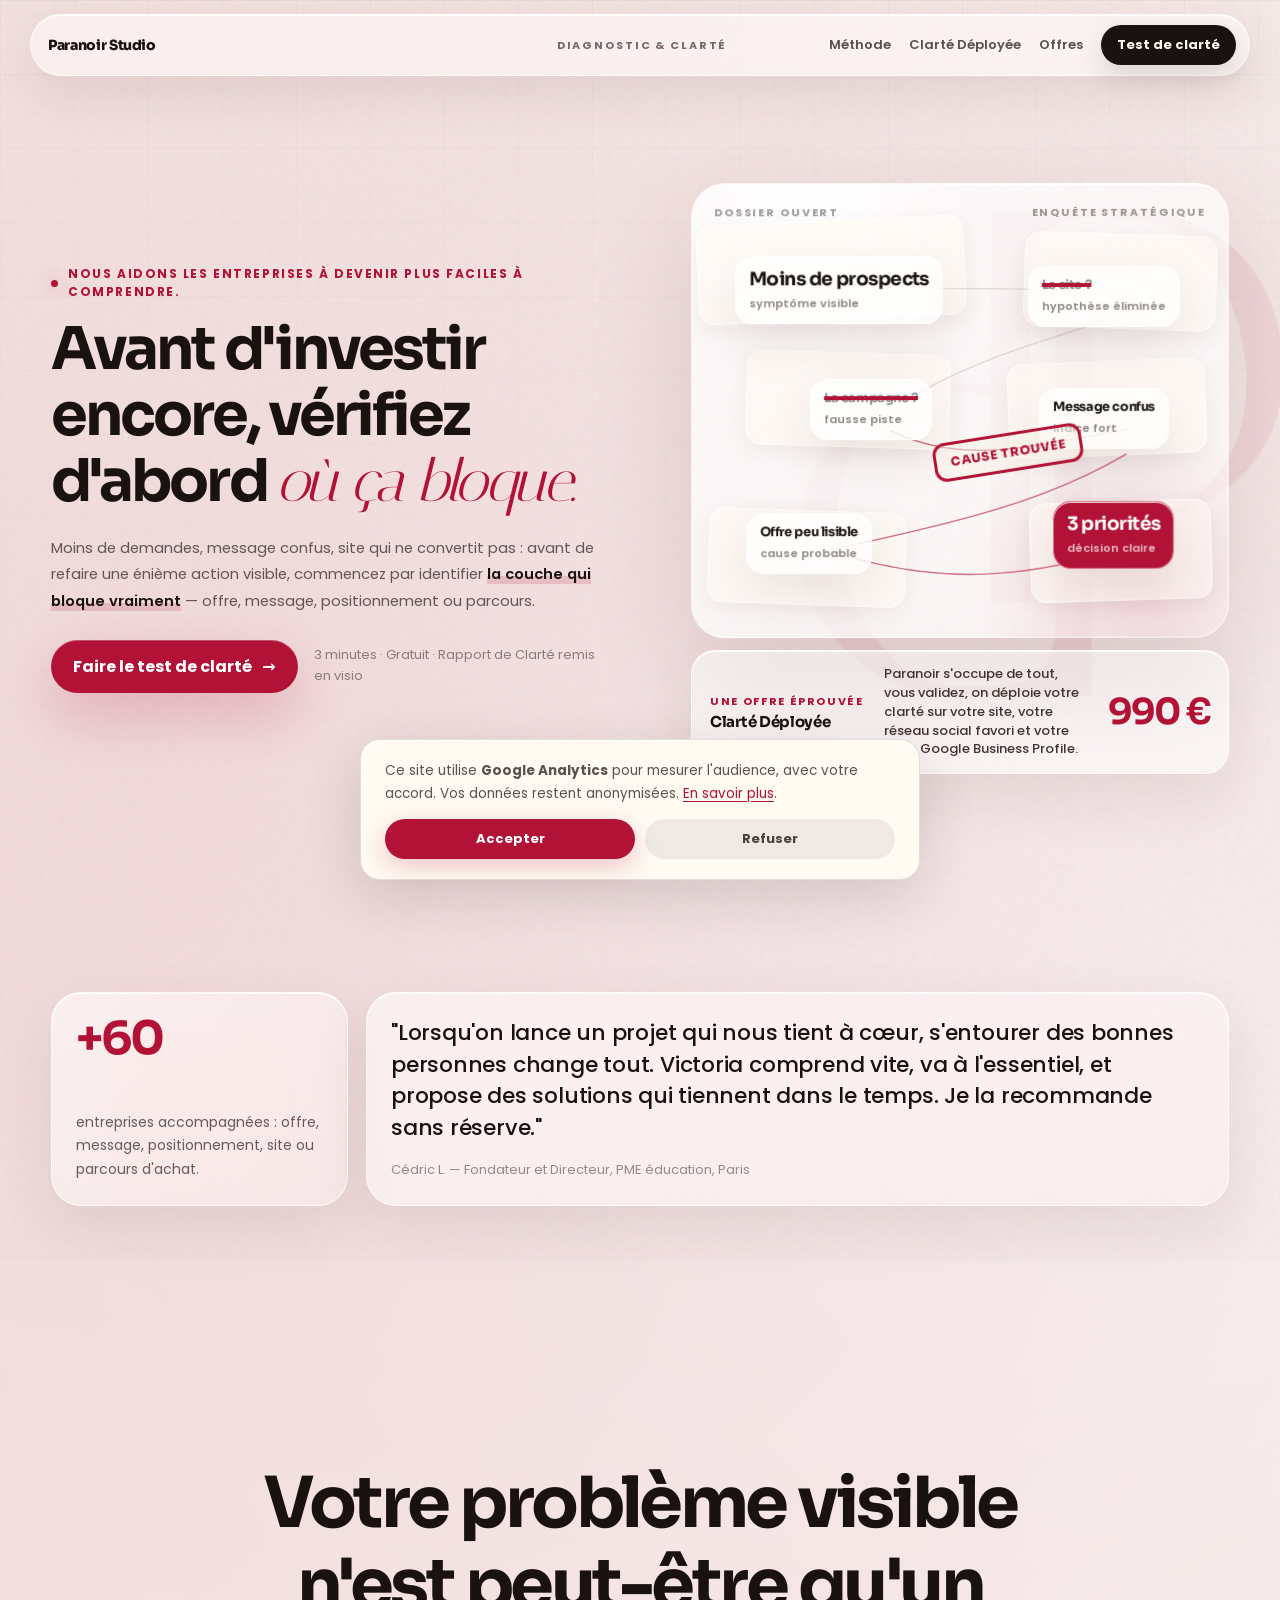
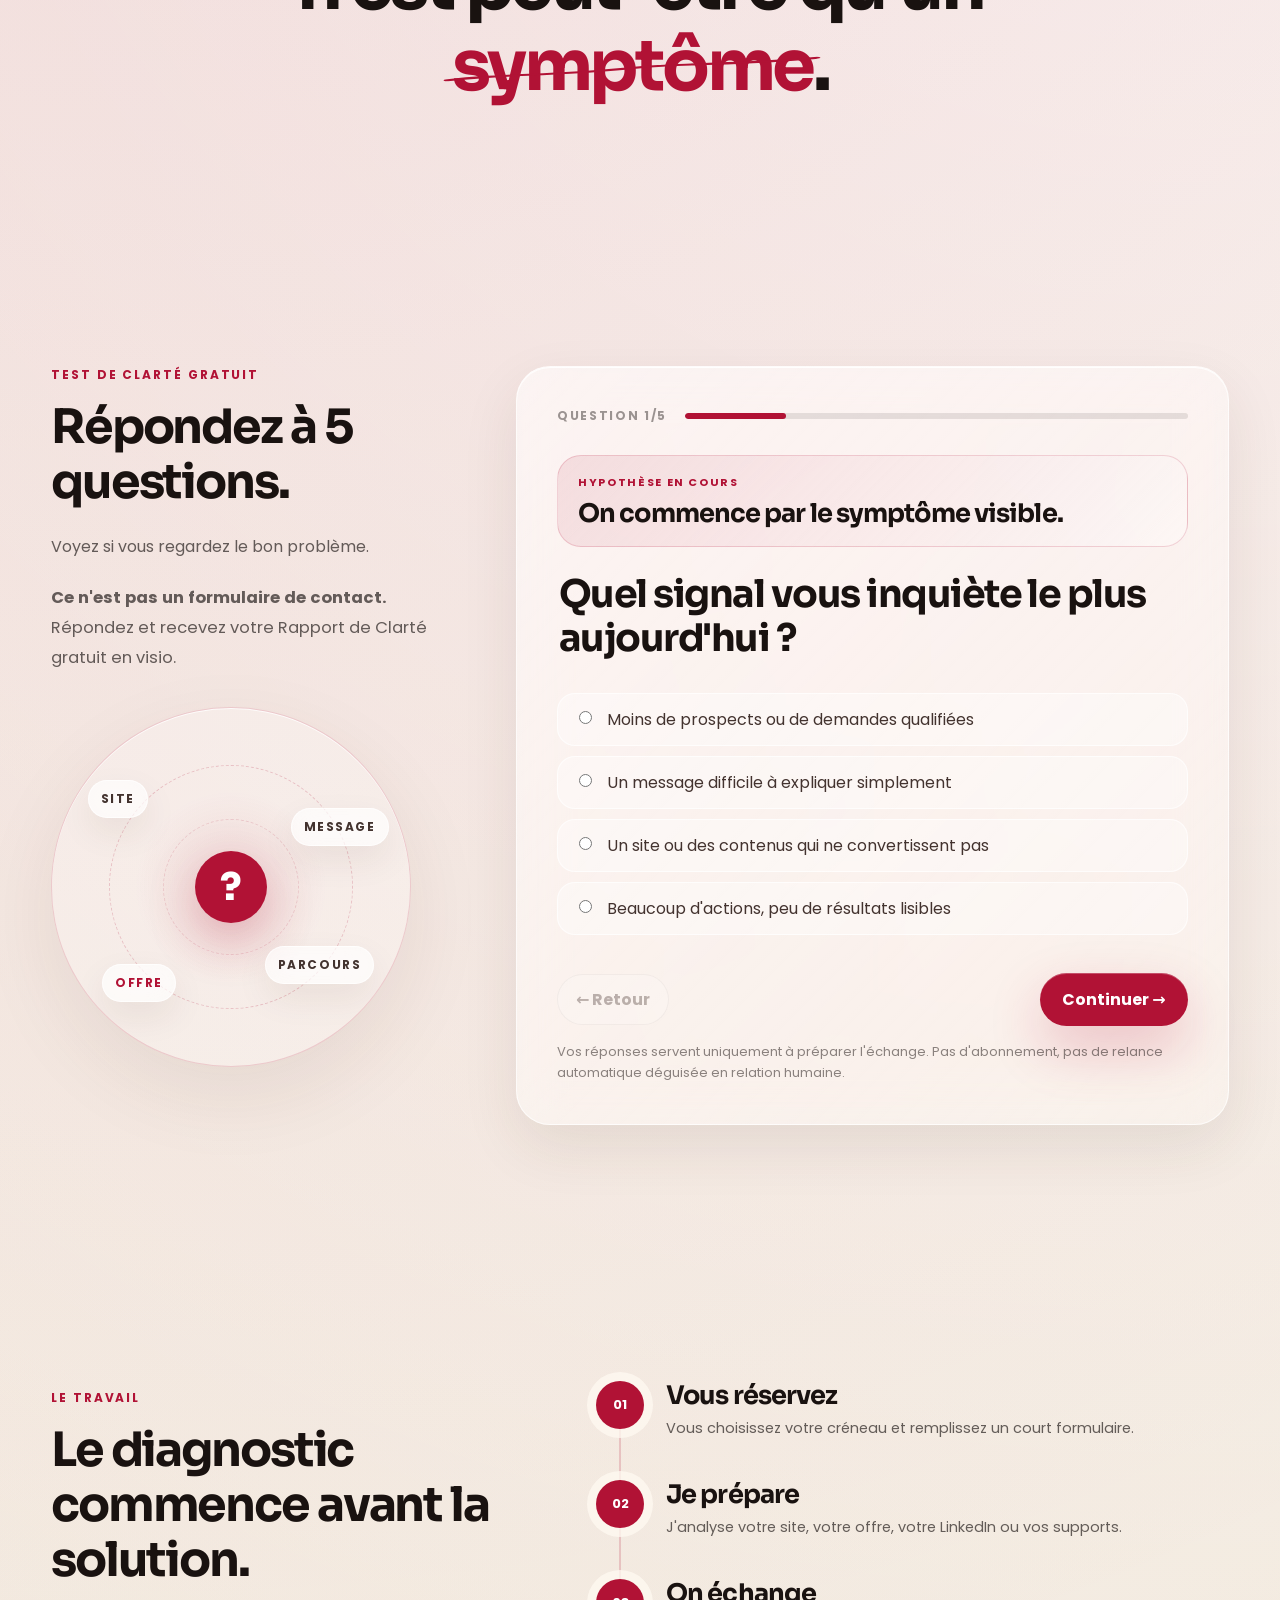
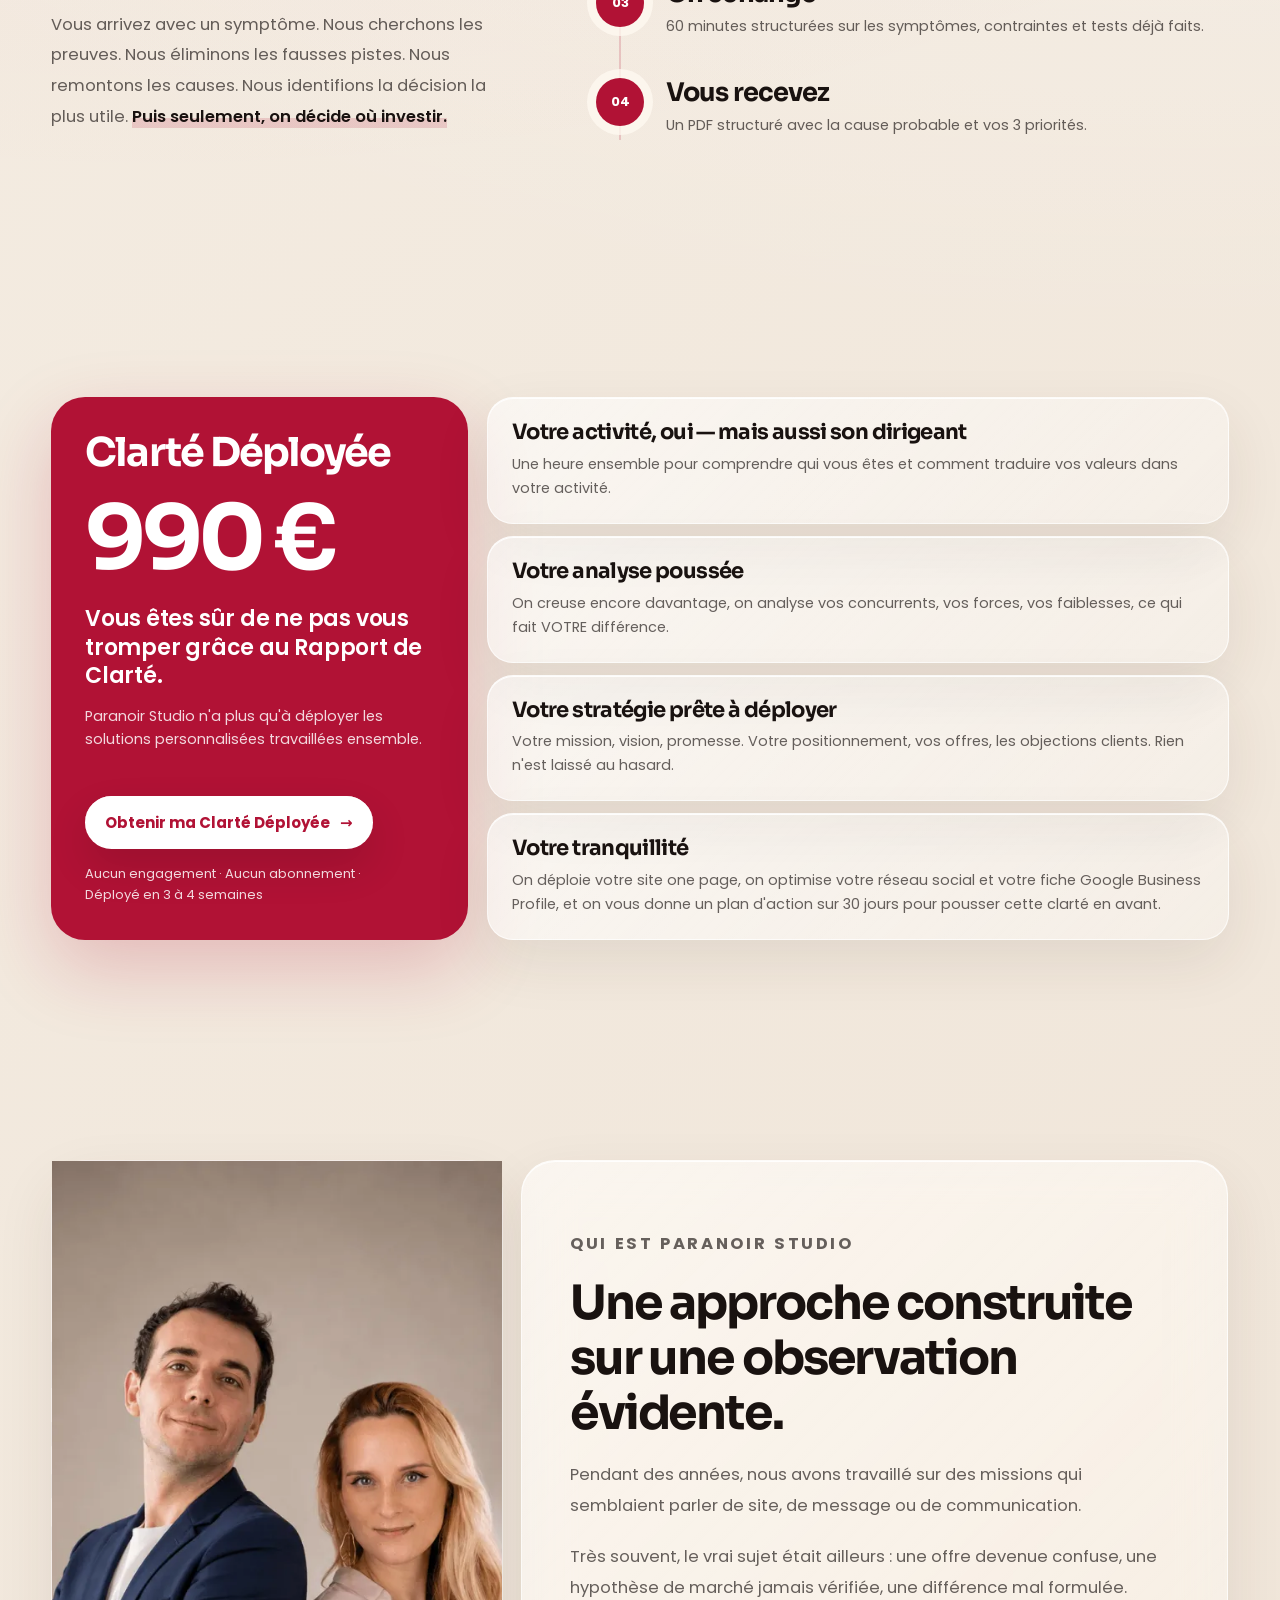
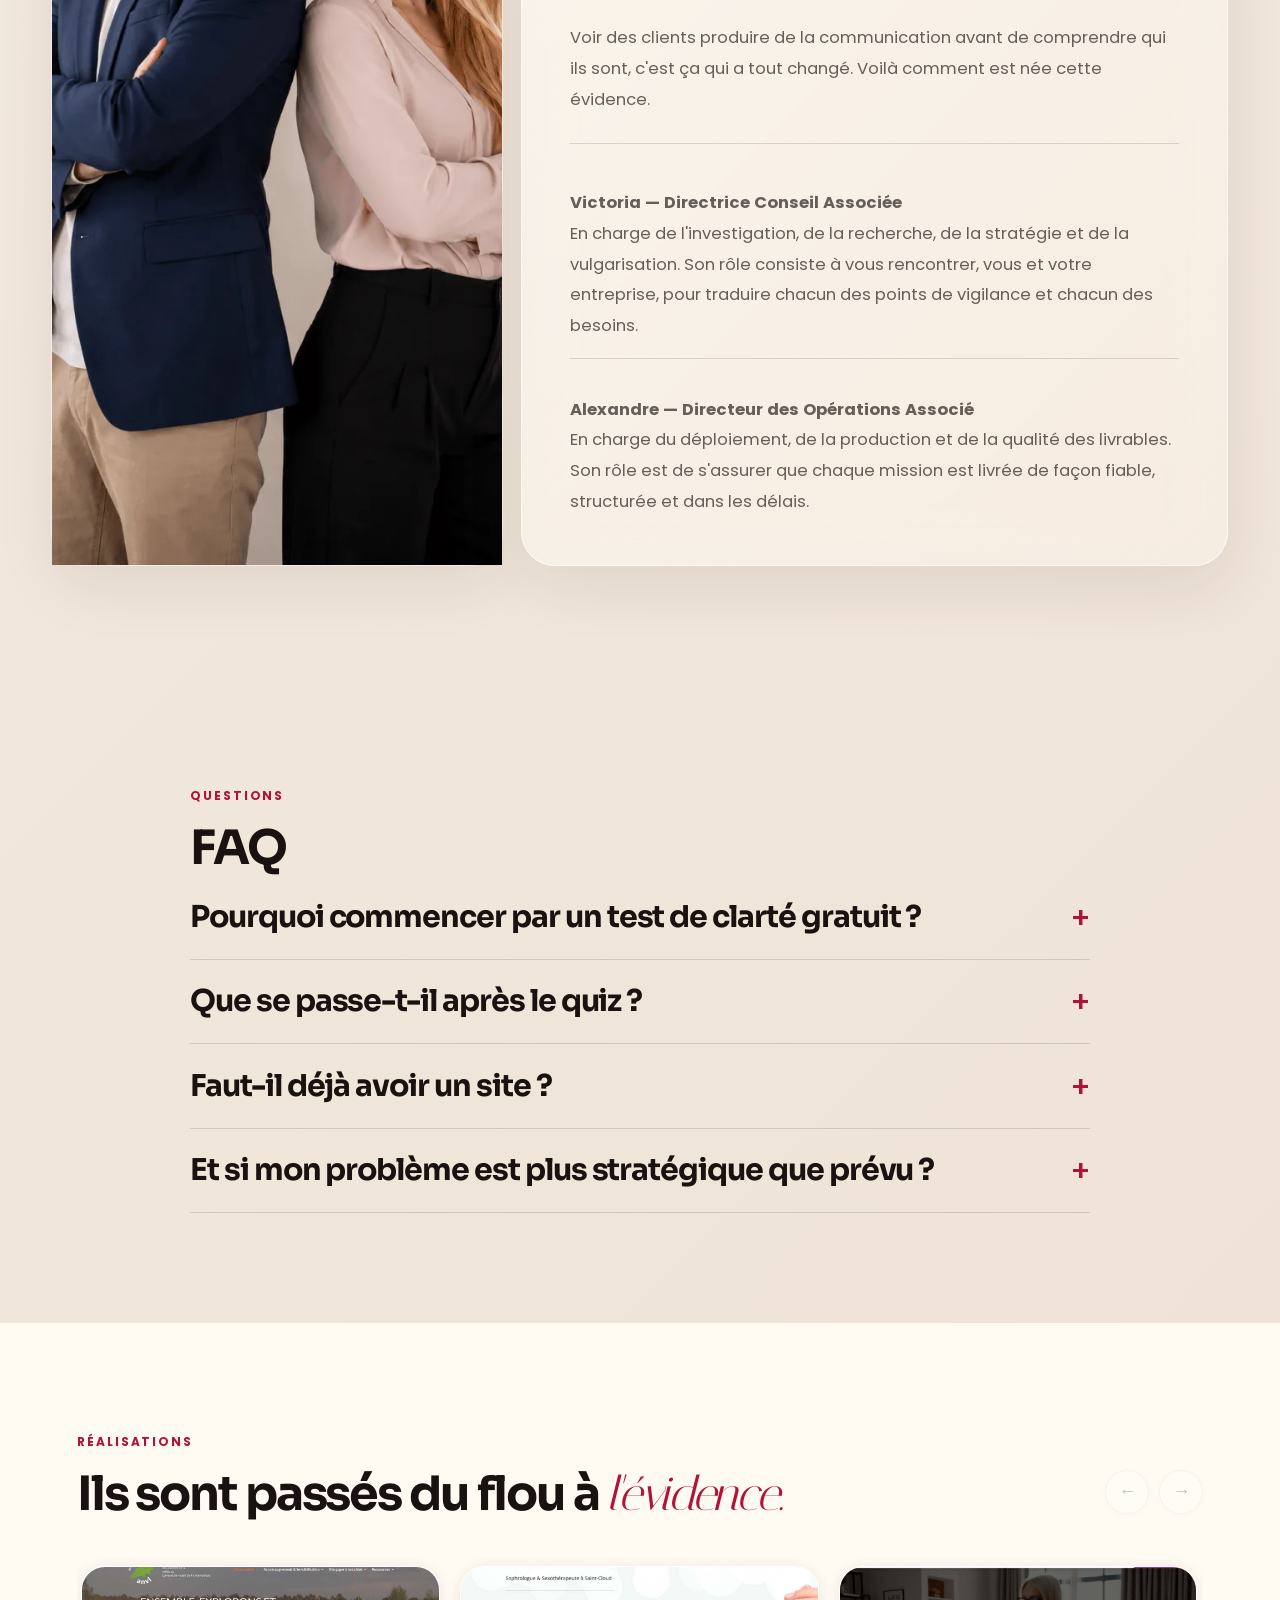
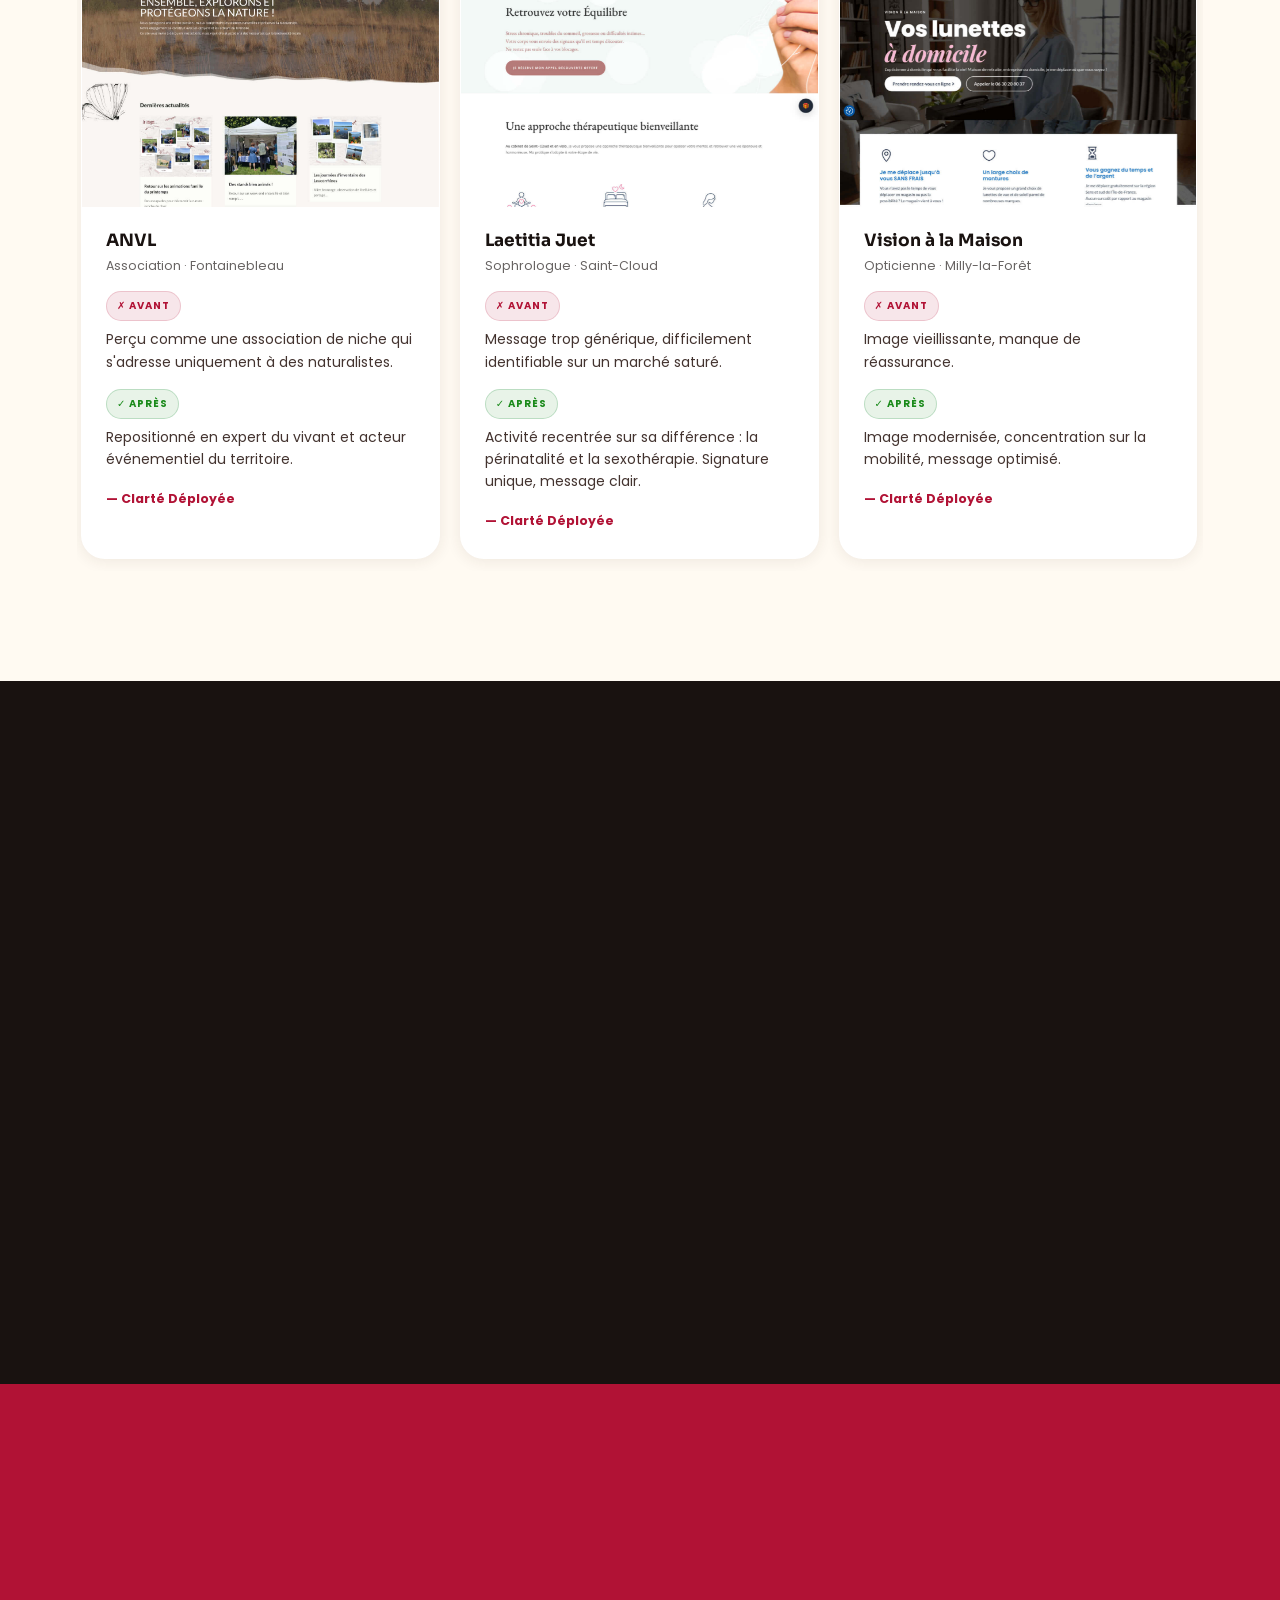
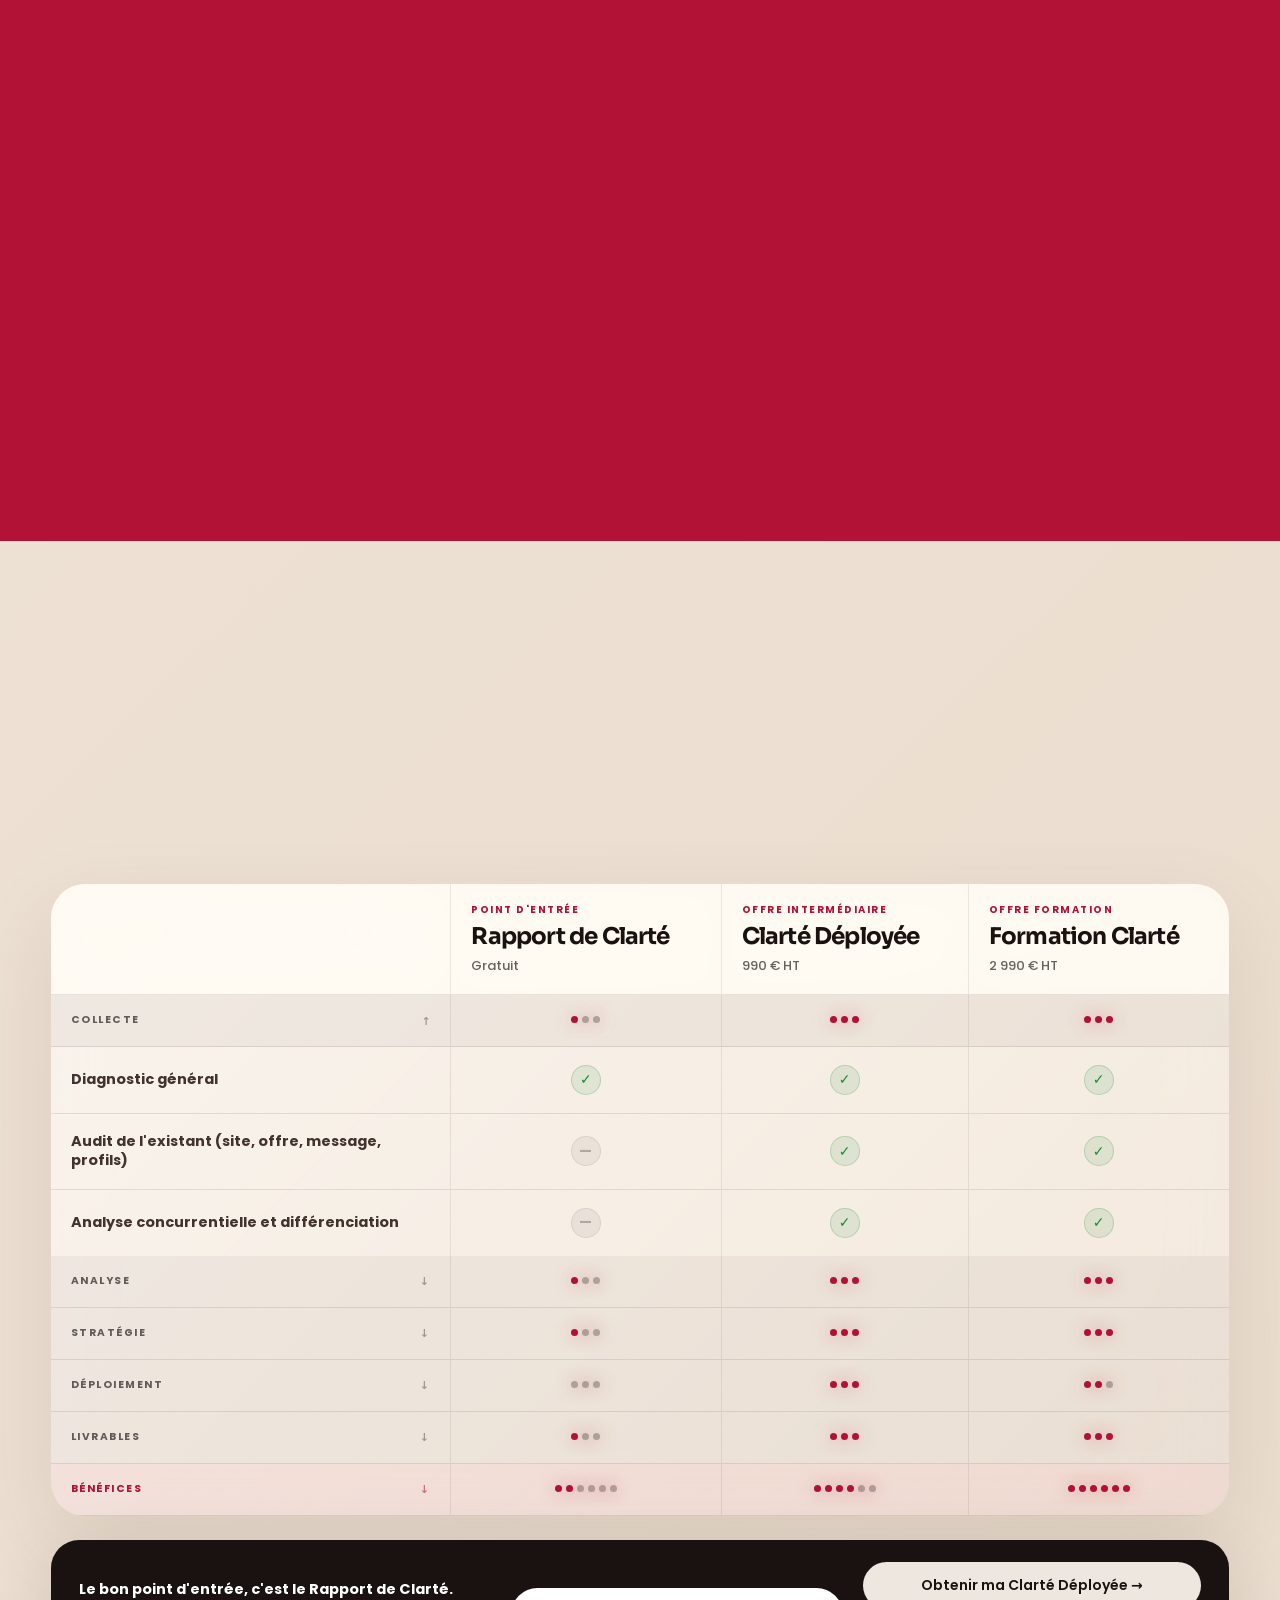
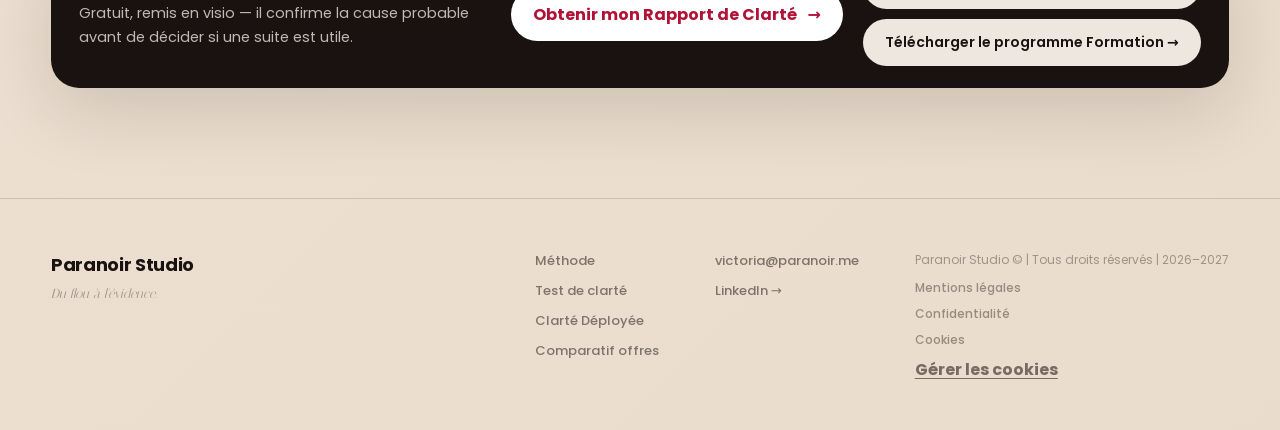
==== commit fd3b8aa6: "Fix: thicker strikethrough, white text on carmine bg, quotes in Sora, price-line sans Italiana" ====
--- a/index.html
+++ b/index.html
@@ -34,7 +34,7 @@
 <link rel="preload" href="/assets/fonts/sora-latin.woff2" as="font" type="font/woff2" crossorigin/>
 <link rel="preload" href="/assets/fonts/poppins-400.woff2" as="font" type="font/woff2" crossorigin/>
 <link rel="preload" href="/assets/fonts/poppins-700.woff2" as="font" type="font/woff2" crossorigin/>
-<link rel="stylesheet" href="/assets/css/site.min.css?v=4"/>
+<link rel="stylesheet" href="/assets/css/site.min.css?v=7"/>
 <script type="application/ld+json">
 [
   {
@@ -173,8 +173,8 @@
 </script>
 </head>
 <body class="site-home">
-<div aria-hidden="true" class="three-bg">
-<canvas id="clarityCanvas"></canvas>
+<div aria-hidden="true" class="hero-bg">
+<img src="/assets/images/logo-three-scene.png" alt="" width="900" height="900" fetchpriority="low" loading="lazy">
 </div>
 <div class="page">
 <a class="skip-link" href="#main">Aller au contenu principal</a>
@@ -722,8 +722,7 @@
 </div>
 </footer>
 </div>
-<script>window.addEventListener('load',function(){var s=document.createElement('script');s.type='module';s.src='/assets/js/home-three.js';document.body.appendChild(s);});</script>
-<script src="/assets/js/site.min.js?v=2" defer></script>
+<script src="/assets/js/site.min.js?v=4" defer></script>
 <script src="/assets/js/cookies.min.js?v=2" defer></script>
 </body>
 </html>
--- a/assets/css/site.min.css
+++ b/assets/css/site.min.css
@@ -1 +1 @@
-@font-face{font-family:Italiana;font-style:normal;font-weight:400;font-display:swap;src:url('../fonts/italiana-400.woff2') format('woff2')}@font-face{font-family:Poppins;font-style:normal;font-weight:400;font-display:swap;src:url('../fonts/poppins-400.woff2') format('woff2')}@font-face{font-family:Poppins;font-style:normal;font-weight:700;font-display:swap;src:url('../fonts/poppins-700.woff2') format('woff2')}@font-face{font-family:Sora;font-style:normal;font-weight:500 800;font-display:swap;src:url('../fonts/sora-latin.woff2') format('woff2')}:root{--paper:#f7f1e8;--paper2:#eadccd;--cream:#fffaf2;--ink:#191210;--ink2:#43332f;--muted:rgba(25,18,16,.66);--faint:rgba(25,18,16,.43);--line:rgba(25,18,16,.14);--carmine:#b11235;--carmine2:#df2d55;--rose:#f7c0cc;--glass:rgba(255,255,255,.52);--carmine-8:rgba(177,18,53,.08);--carmine-13:rgba(177,18,53,.13);--carmine-18:rgba(177,18,53,.18);--carmine-22:rgba(177,18,53,.22);--ink-6:rgba(25,18,16,.06);--ink-8:rgba(25,18,16,.08);--ink-10:rgba(25,18,16,.10);--ink-12:rgba(25,18,16,.12);--ink-48:rgba(25,18,16,.48);--white-50:rgba(255,255,255,.50);--white-65:rgba(255,255,255,.65);--white-80:rgba(255,255,255,.80);--sp-1:8px;--sp-2:16px;--sp-3:24px;--sp-4:32px;--sp-5:40px;--sp-6:48px;--sp-8:64px;--sp-10:80px;--sp-12:96px;--max:1220px;--gutter:clamp(20px,4vw,56px);--title:"Sora",system-ui,sans-serif;--body:"Poppins",system-ui,sans-serif;--highlight:"Italiana",Georgia,"Times New Roman",serif}*{box-sizing:border-box}html{scroll-behavior:auto}.skip-link{position:absolute;left:-9999px;top:auto;width:1px;height:1px;overflow:hidden}.skip-link:focus{position:fixed;top:12px;left:16px;width:auto;height:auto;padding:10px 20px;overflow:visible;background:var(--carmine);color:#fff;border-radius:8px;font-weight:700;font-size:14px;z-index:9999;outline:0}body{margin:0;font-family:var(--body);color:var(--ink);background:radial-gradient(circle at 12% 8%,rgba(177,18,53,.13),transparent 28%),radial-gradient(circle at 92% 10%,rgba(255,255,255,.85),transparent 28%),linear-gradient(135deg,var(--paper),var(--paper2));overflow-x:hidden}body::before{content:"";position:fixed;inset:0;pointer-events:none;z-index:0;background-image:linear-gradient(rgba(25,18,16,.032) 1px,transparent 1px),linear-gradient(90deg,rgba(25,18,16,.025) 1px,transparent 1px);background-size:74px 74px;mask-image:linear-gradient(to bottom,black 0%,transparent 76%)}body::after{content:"";position:fixed;inset:-40%;pointer-events:none;z-index:0;opacity:.055;will-change:transform;background-image:url("data:image/svg+xml,%3Csvg viewBox='0 0 260 260' xmlns='http://www.w3.org/2000/svg'%3E%3Cfilter id='n'%3E%3CfeTurbulence type='fractalNoise' baseFrequency='.9' numOctaves='3' stitchTiles='stitch'/%3E%3C/filter%3E%3Crect width='100%25' height='100%25' filter='url(%23n)'/%3E%3C/svg%3E");animation:grain 9s steps(10) infinite}a{color:inherit;text-decoration:none}h1,h2,p{margin:0}.page{position:relative;z-index:1}.nav{position:fixed;z-index:30;top:14px;left:50%;transform:translateX(-50%);width:min(calc(100% - 28px),var(--max));display:grid;grid-template-columns:1fr auto 1fr;align-items:center;gap:18px;padding:10px 13px 10px 17px;border:1px solid rgba(255,255,255,.68);border-radius:999px;background:rgba(255,255,255,.5);backdrop-filter:blur(26px) saturate(1.35);box-shadow:inset 0 1px 0 rgba(255,255,255,.86),0 18px 50px rgba(71,43,31,.1)}.brand{font-family:var(--title);font-weight:800;font-size:14px;letter-spacing:-.025em}.nav-mid{font-size:11px;text-transform:uppercase;letter-spacing:.17em;color:rgba(25,18,16,.6);font-weight:700}.nav-right{display:flex;justify-content:flex-end;align-items:center;gap:18px}.nav-link{font-size:13px;font-weight:600;color:rgba(25,18,16,.72);transition:color .15s}.nav-link:hover{color:var(--carmine)}.nav-cta{background:var(--ink);color:var(--cream);padding:10px 16px;border-radius:999px;font-size:13px;font-weight:700;box-shadow:0 10px 28px rgba(25,18,16,.14);transition:transform .22s ease,box-shadow .22s ease}.nav-cta:hover{transform:translateY(-3px);box-shadow:0 28px 64px rgba(25,18,16,.26),inset 0 1px 0 rgba(255,255,255,.12)}section{width:min(calc(100% - 2*var(--gutter)),var(--max));margin:0 auto;position:relative}.hero{min-height:calc(100svh - 18px);padding:calc(76px + 24px) 0 24px;align-content:center;display:grid;grid-template-columns:minmax(0,.92fr) minmax(390px,.86fr);gap:clamp(30px,5vw,68px);align-items:center}.eyebrow{display:flex;align-items:center;gap:10px;margin-bottom:16px;color:var(--carmine);text-transform:uppercase;letter-spacing:.13em;font-size:12px;font-weight:700}.dot{width:7px;height:7px;border-radius:999px;background:var(--carmine);box-shadow:0 0 18px rgba(177,18,53,.45)}h1{max-width:760px;font-family:var(--title);font-size:clamp(34px,4.6vw,60px);line-height:1.12;letter-spacing:-.05em;font-weight:700}.highlight{font-family:var(--highlight);font-weight:400;font-style:italic;color:var(--carmine);letter-spacing:-.045em}.sub{margin-top:20px;max-width:680px;color:var(--muted);font-size:clamp(14.5px,1.15vw,16.5px);line-height:1.78}.marker{color:var(--ink);font-weight:600;background:linear-gradient(transparent 58%,rgba(177,18,53,.16) 58%)}.hero-actions{display:flex;align-items:center;gap:16px;flex-wrap:wrap;margin-top:26px}.cta{display:inline-flex;align-items:center;justify-content:center;gap:10px;min-height:52px;padding:14px 22px;border-radius:999px;background:var(--carmine);color:#fff;font-weight:700;box-shadow:0 22px 54px rgba(177,18,53,.22),inset 0 1px 0 rgba(255,255,255,.26);transition:transform .22s ease,box-shadow .22s ease}.cta:hover{transform:translateY(-3px);box-shadow:0 28px 72px rgba(177,18,53,.31),inset 0 1px 0 rgba(255,255,255,.32)}.micro{max-width:300px;color:rgba(25,18,16,.48);font-size:13px;line-height:1.6}.case-board{position:relative;min-height:455px;border:1px solid rgba(255,255,255,.72);border-radius:34px;background:linear-gradient(135deg,rgba(255,255,255,.64),rgba(255,255,255,.3)),rgba(255,255,255,.4);backdrop-filter:blur(32px) saturate(1.38);box-shadow:inset 0 1px 0 rgba(255,255,255,.88),0 36px 104px rgba(76,45,32,.14);overflow:hidden;transform:rotateX(1.5deg) rotateY(-2.4deg);transform-style:preserve-3d;will-change:transform}.case-board::before{content:"";position:absolute;inset:0;background:radial-gradient(circle at 22% 4%,rgba(255,255,255,.88),transparent 27%),radial-gradient(circle at 84% 90%,rgba(177,18,53,.13),transparent 28%);pointer-events:none}.case-board::after{content:"";position:absolute;inset:0;background:linear-gradient(115deg,transparent 8%,rgba(255,255,255,.42) 36%,transparent 52%);transform:translateX(-80%);animation:sheen 7.5s ease-in-out infinite;pointer-events:none}.board-top{position:absolute;top:20px;left:22px;right:22px;z-index:4;display:flex;justify-content:space-between;gap:18px;color:rgba(25,18,16,.42);text-transform:uppercase;letter-spacing:.17em;font-size:11px;font-weight:700}.paper-layer{position:absolute;border-radius:16px;background:rgba(255,250,242,.52);border:1px solid rgba(255,255,255,.62);box-shadow:0 6px 20px rgba(74,43,31,.07);transform:rotate(var(--r));z-index:1}.paper-a{width:50%;height:22%;left:1%;top:8%;--r:-2.5deg}.paper-b{width:36%;height:21%;right:2%;top:11%;--r:2deg}.paper-c{width:38%;height:21%;left:10%;top:37%;--r:1.8deg}.paper-d{width:37%;height:21%;right:4%;top:39%;--r:-2.2deg}.paper-e{width:37%;height:21%;left:3%;bottom:7%;--r:2deg}.paper-f{width:34%;height:22%;right:3%;bottom:8%;--r:-1.8deg}.thread-svg{position:absolute;inset:0;width:100%;height:100%;z-index:2;pointer-events:none}.thread{fill:none;stroke:var(--carmine);stroke-width:2.2;stroke-linecap:round;stroke-dasharray:720;stroke-dashoffset:720;opacity:.58;animation:draw .65s ease forwards}.thread.soft{stroke:rgba(25,18,16,.20)}.thread-svg path:first-child{animation-delay:.3s}.thread-svg path:nth-child(2){animation-delay:1.05s}.thread-svg path:nth-child(3){animation-delay:1.8s}.thread-svg path:nth-child(4){animation-delay:2.55s}.thread-svg path:nth-child(5){animation-delay:3.3s}.evidence{position:absolute;z-index:3;padding:11px 13px;border:1px solid rgba(255,255,255,.78);border-radius:18px;background:rgba(255,255,255,.66);backdrop-filter:blur(18px);box-shadow:inset 0 1px 0 rgba(255,255,255,.9),0 18px 46px rgba(74,43,31,.1);animation:float 5.5s ease-in-out infinite}.evidence strong{display:block;font-family:var(--title);font-size:clamp(12px,1vw,14.5px);line-height:1.18;letter-spacing:-.03em;font-weight:700;white-space:nowrap}.evidence span{display:block;margin-top:5px;color:rgba(25,18,16,.5);font-size:11px;font-weight:600}.evidence.big strong{font-size:clamp(15px,1.45vw,20px)}.evidence.false strong{color:rgba(25,18,16,.46);text-decoration:line-through;text-decoration-color:var(--carmine);text-decoration-thickness:2px}.evidence.result{background:var(--carmine);color:#fff;border-color:rgba(255,255,255,.42)}.evidence.result span{color:rgba(255,255,255,.72)}.ev1{left:8%;top:16%;animation-delay:0s}.ev2{right:9%;top:18%;animation-delay:.42s}.ev3{left:22%;top:43%;animation-delay:.78s}.ev4{right:11%;top:45%;animation-delay:.18s}.ev5{left:10%;bottom:14%;animation-delay:.62s}.ev6{right:10%;bottom:15%;animation-delay:.36s}.stamp{position:absolute;z-index:4;left:45%;top:55%;transform:rotate(-9deg) scale(1.22);border:3px solid var(--carmine);color:var(--carmine);padding:9px 14px;border-radius:12px;background:rgba(247,241,232,.5);font-family:var(--title);font-size:12px;font-weight:800;letter-spacing:.08em;text-transform:uppercase;opacity:0;animation:stamp .58s cubic-bezier(.15,1.6,.25,1) forwards 3.9s}.hero-offer{margin-top:12px;display:grid;grid-template-columns:auto 1fr auto;align-items:center;gap:20px;padding:14px 18px;border-radius:24px;border:1px solid rgba(255,255,255,.72);background:rgba(255,255,255,.55);backdrop-filter:blur(26px) saturate(1.3);box-shadow:inset 0 1px 0 rgba(255,255,255,.88),0 22px 60px rgba(76,45,32,.1)}.hero-offer small{display:block;color:var(--carmine);text-transform:uppercase;letter-spacing:.15em;font-size:11px;font-weight:700;margin-bottom:4px}.offer-name{font-family:var(--title);font-size:15px;line-height:1.1;letter-spacing:-.02em;font-weight:700}.offer-text{color:var(--ink2);font-size:13px;line-height:1.45;font-weight:500}.offer-price{font-family:var(--title);font-size:36px;line-height:.9;letter-spacing:-.05em;font-weight:700;white-space:nowrap;color:var(--carmine)}.proof{padding:clamp(72px,9vw,110px) 0;display:grid;grid-template-columns:.78fr 1.44fr .78fr;gap:18px}.liquid{border:1px solid rgba(255,255,255,.68);background:linear-gradient(135deg,rgba(255,255,255,.58),rgba(255,255,255,.31));backdrop-filter:blur(24px) saturate(1.35);box-shadow:inset 0 1px 0 rgba(255,255,255,.86),0 22px 58px rgba(72,43,31,.09)}.proof-item{border-radius:30px;padding:24px;min-height:176px;display:flex;flex-direction:column;justify-content:space-between}.stat{font-family:var(--title);font-size:46px;line-height:.95;letter-spacing:-.05em;color:var(--carmine);font-weight:700}.proof-item p{color:var(--muted);line-height:1.65;font-size:14px}.quote{font-family:var(--highlight);font-size:clamp(21px,2vw,29px)!important;line-height:1.28!important;letter-spacing:-.035em;color:var(--ink)!important}.byline{font-family:var(--body);font-size:13px!important;color:rgba(25,18,16,.46)!important;margin-top:16px}.statement{min-height:60svh;display:grid;place-items:center;text-align:center;padding:clamp(72px,9vw,110px) clamp(20px,6vw,80px)}.statement h2{max-width:920px;font-family:var(--title);font-size:clamp(34px,5.5vw,76px);line-height:1.16;letter-spacing:-.05em;font-weight:700}.statement .highlight{position:relative;display:inline-block}.statement .highlight::after{content:"";position:absolute;left:-3%;right:-3%;top:57%;height:.1em;background:var(--carmine);transform:scaleX(0);transform-origin:left;animation:strike linear both;animation-timeline:view();animation-range:entry 8% cover 45%}.chapter{padding:76px 0}.split{display:grid;grid-template-columns:.78fr 1.22fr;gap:clamp(38px,7vw,98px);align-items:start}.kicker{margin-bottom:16px;color:var(--carmine);font-size:12px;text-transform:uppercase;letter-spacing:.16em;font-weight:700}h2{font-family:var(--title);font-size:clamp(29px,3.7vw,52px);line-height:1.16;letter-spacing:-.045em;font-weight:700}.lede{margin-top:22px;max-width:610px;color:var(--muted);font-size:16.5px;line-height:1.82}.symptoms{display:grid;border-top:1px solid var(--line)}.symptom{display:grid;grid-template-columns:1fr auto;gap:24px;align-items:baseline;padding:22px 0;border-bottom:1px solid var(--line)}.symptom strong{font-family:var(--title);font-size:clamp(19px,2vw,29px);line-height:1.18;letter-spacing:-.035em;font-weight:600}.symptom span{color:var(--carmine);text-transform:uppercase;letter-spacing:.13em;font-size:11px;font-weight:700}.risk{margin-top:28px;padding-left:20px;border-left:4px solid var(--carmine);font-family:var(--highlight);color:var(--carmine);font-size:clamp(25px,3vw,40px);line-height:1.08;letter-spacing:-.04em}.method{padding:clamp(72px,9vw,110px) 0;display:grid;grid-template-columns:.85fr 1.15fr;gap:clamp(38px,6vw,86px);align-items:center}.method p:not(.kicker){margin-top:22px;color:var(--muted);font-size:16.5px;line-height:1.86;max-width:580px}.timeline{position:relative;padding:18px 0}.timeline::before{content:"";position:absolute;left:23px;top:38px;bottom:38px;width:2px;background:rgba(177,18,53,.18)}.timeline::after{content:"";position:absolute;left:23px;top:38px;height:calc(100% - 76px);width:2px;background:var(--carmine);transform-origin:top;transform:scaleY(0);animation:progress linear both;animation-timeline:view();animation-range:entry 12% cover 74%}.step{position:relative;display:grid;grid-template-columns:48px 1fr;gap:22px;align-items:start;padding:18px 0 22px;opacity:.36;transform:translateX(-10px);animation:stepFade linear both;animation-timeline:view();animation-range:entry 0% cover 40%}.num{position:relative;z-index:2;width:48px;height:48px;display:grid;place-items:center;border-radius:999px;background:var(--carmine);color:#fff;font-weight:700;font-size:13px;box-shadow:0 0 0 9px rgba(255,250,242,.74)}.step strong{display:block;font-family:var(--title);font-size:clamp(19px,2vw,28px);line-height:1.12;letter-spacing:-.035em;font-weight:700}.step span{display:block;margin-top:7px;color:var(--muted);font-size:14.5px;line-height:1.62;max-width:540px}.offer{padding:clamp(72px,9vw,110px) 0}.offer-layout{display:grid;grid-template-columns:.72fr 1.28fr;gap:18px;align-items:stretch}.price-panel{border-radius:34px;background:var(--carmine);color:#fff;padding:34px;min-height:430px;display:flex;flex-direction:column;justify-content:space-between;box-shadow:0 28px 74px rgba(177,18,53,.22)}.price-panel h2{color:#fff;font-size:clamp(29px,3.1vw,43px);line-height:1.14}.price{margin-top:24px;font-family:var(--title);font-size:clamp(64px,7vw,100px);line-height:.88;letter-spacing:-.06em;font-weight:700;white-space:nowrap}.price-line{margin-top:26px;color:rgba(255,255,255,.82);font-family:var(--highlight);font-size:clamp(20px,2.2vw,30px);line-height:1.15;letter-spacing:-.03em}.price-note{margin-top:14px;color:rgba(255,255,255,.62);font-size:14.5px;line-height:1.6}.price-panel .cta{margin-top:28px;background:#fff;color:var(--carmine);box-shadow:0 18px 42px rgba(0,0,0,.12),inset 0 1px 0 rgba(255,255,255,.8);font-size:15px;padding:15px 20px}.price-panel .micro{color:rgba(255,255,255,.72);margin-top:15px}.offer-list{display:grid;gap:12px}.detail{border-radius:26px;padding:22px 24px}.detail strong{display:block;font-family:var(--title);font-size:clamp(18px,1.65vw,24px);line-height:1.18;letter-spacing:-.03em}.detail span{display:block;margin-top:8px;color:var(--muted);font-size:14.5px;line-height:1.65}.about{padding:clamp(72px,9vw,110px) 0;display:grid;grid-template-columns:.78fr 1.22fr;gap:18px}.photo{min-height:430px;border-radius:34px;background:linear-gradient(130deg,rgba(25,18,16,.12),rgba(177,18,53,.1)),url("data:image/svg+xml,%3Csvg width='900' height='1000' viewBox='0 0 900 1000' xmlns='http://www.w3.org/2000/svg'%3E%3Crect width='900' height='1000' fill='%23eadccd'/%3E%3Cpath d='M120 180h520v46H120zM120 260h390v24H120zM120 312h470v24H120zM120 364h330v24H120zM120 590h650v9H120zM170 630h260v20H170zM170 680h360v20H170zM170 730h300v20H170z' fill='%23191210' opacity='.14'/%3E%3Ccircle cx='650' cy='730' r='105' fill='%23b11235' opacity='.20'/%3E%3C/svg%3E");background-size:cover;background-position:center}.about-copy{border-radius:34px;padding:clamp(28px,4vw,48px)}.about-copy p{margin-top:20px;color:var(--muted);font-size:16.5px;line-height:1.86}.faq{max-width:900px;padding:clamp(72px,9vw,110px) 0}details{padding:24px 0;border-bottom:1px solid var(--line)}summary{list-style:none;cursor:pointer;display:flex;justify-content:space-between;gap:24px;font-family:var(--title);font-size:clamp(20px,2.35vw,31px);line-height:1.18;letter-spacing:-.035em;font-weight:700}summary::after{content:"+";color:var(--carmine);font-family:var(--body);font-weight:500}details[open] summary::after{content:"–"}details p{margin-top:15px;max-width:740px;color:var(--muted);line-height:1.76;font-size:15.5px}.final{width:100%;max-width:none;background:var(--carmine);color:#fff;text-align:center;padding:clamp(72px,9vw,110px) var(--gutter)}.final-inner{max-width:960px;margin:0 auto}.final h2{color:#fff;font-size:clamp(35px,5vw,70px)}.final .highlight{color:rgba(255,255,255,.84)}.final p{max-width:650px;margin:24px auto 0;color:rgba(255,255,255,.76);line-height:1.76;font-size:16.5px}.final .cta{margin-top:32px;background:#fff;color:var(--carmine);box-shadow:0 20px 50px rgba(0,0,0,.13)}.final .micro{margin:15px auto 0;color:rgba(255,255,255,.68)}.site-footer{border-top:1px solid var(--line);padding:52px 0 48px}.site-footer .footer-inner{width:min(calc(100% - 2*var(--gutter)),var(--max));margin:0 auto;display:grid;grid-template-columns:1fr auto auto auto;gap:56px;align-items:start}.footer-logo{display:block;font-family:var(--display);font-size:18px;font-weight:800;color:var(--ink);letter-spacing:-.02em}.footer-tagline{margin-top:8px;font-size:13px;font-style:italic;font-family:var(--highlight);color:rgba(25,18,16,.38)}.footer-contact,.footer-nav{display:flex;flex-direction:column;gap:10px}.footer-contact a,.footer-nav a{font-size:13px;font-weight:500;color:rgba(25,18,16,.52);transition:color .15s}.footer-contact a:hover,.footer-nav a:hover{color:var(--carmine)}.footer-legal-col{display:flex;flex-direction:column;gap:10px}.footer-copy{font-size:12px;color:rgba(25,18,16,.36);white-space:nowrap}.site-footer-links{display:flex;flex-direction:column;gap:8px}.site-footer-links a{font-size:12px;font-weight:500;color:rgba(25,18,16,.4);transition:color .15s}.site-footer-links a:hover{color:var(--carmine)}.footer-cookie-btn{background:0 0;border:none;cursor:pointer;font-size:12px;font-family:inherit;font-weight:500;color:rgba(25,18,16,.4);padding:0;text-align:left;transition:color .15s}.footer-cookie-btn:hover{color:var(--carmine)}@media(max-width:960px){.site-footer .footer-inner{grid-template-columns:1fr 1fr;gap:36px}}@media(max-width:580px){.site-footer .footer-inner{grid-template-columns:1fr;gap:28px}}.reveal{opacity:0;transform:translateY(24px);transition:opacity .7s ease,transform .7s ease;will-change:opacity,transform}.visible{opacity:1;transform:translateY(0)}.three-bg{position:fixed;inset:0;z-index:0;pointer-events:none;overflow:hidden;opacity:.44;mix-blend-mode:multiply;contain:paint;will-change:opacity}#clarityCanvas{width:100%;height:100%;display:block}.page{position:relative;z-index:2}.nav{z-index:40}@media(max-width:720px){.three-bg{opacity:.28}}@media(prefers-reduced-motion:reduce){.three-bg{display:none}}.prequiz{padding:clamp(72px,9vw,110px) 0;display:grid;grid-template-columns:.72fr 1.28fr;gap:clamp(28px,5vw,72px);align-items:start}.prequiz-head{position:sticky;top:112px;align-self:start}.prequiz .lede{max-width:520px}.quiz{border-radius:34px;padding:clamp(24px,3.5vw,40px);min-height:520px}.quiz-progress{display:grid;grid-template-columns:auto 1fr;gap:18px;align-items:center;margin-bottom:30px;color:var(--faint);font-size:12px;text-transform:uppercase;letter-spacing:.14em;font-weight:700}.quiz-progress div{height:6px;border-radius:999px;background:rgba(25,18,16,.1);overflow:hidden}.quiz-progress i{display:block;height:100%;width:20%;border-radius:999px;background:var(--carmine);transition:width .35s ease}.quiz-step{display:none;border:0;padding:0;margin:0}.quiz-step.active{display:block;animation:quizIn .32s ease both}.quiz-step legend{display:block;margin-bottom:22px;font-family:var(--title);font-size:clamp(24px,3vw,38px);line-height:1.15;letter-spacing:-.04em;font-weight:700}.quiz-step label{display:flex;align-items:flex-start;gap:12px;margin:10px 0;padding:14px 16px;border:1px solid rgba(255,255,255,.68);border-radius:18px;background:rgba(255,255,255,.36);color:var(--ink2);line-height:1.45;cursor:pointer;transition:transform .18s ease,border-color .18s ease,background .18s ease}.quiz-step label:hover{transform:translateY(-2px);border-color:rgba(177,18,53,.32);background:rgba(255,255,255,.54)}.quiz-step input[type=checkbox],.quiz-step input[type=radio]{accent-color:var(--carmine);margin-top:3px}.quiz-fields{display:grid;gap:12px}.quiz-fields label{display:grid;gap:8px;margin:0;cursor:default}.quiz-fields label span{color:rgba(25,18,16,.66);font-size:12px;font-weight:500}.quiz-fields label span [aria-hidden]{color:var(--carmine);font-weight:700}.field-opt{color:var(--faint);font-weight:400;font-size:11px;margin-left:4px}.quiz-fields input{width:100%;min-height:50px;border:1px solid rgba(25,18,16,.13);border-radius:16px;background:rgba(255,255,255,.64);padding:0 15px;font:inherit;color:var(--ink);outline:0}.quiz-fields input:focus{border-color:rgba(177,18,53,.42);box-shadow:0 0 0 4px rgba(177,18,53,.1)}.quiz-note,.quiz-privacy{margin-top:16px;color:rgba(25,18,16,.5);font-size:13px;line-height:1.6}.quiz-result{display:none;margin-top:22px;padding:18px;border-radius:20px;background:rgba(177,18,53,.08);color:var(--ink2);line-height:1.62}.quiz-result.active{display:block}.quiz-actions{display:flex;justify-content:space-between;align-items:center;gap:14px;flex-wrap:wrap;margin-top:28px}.quiz-back{min-height:48px;padding:12px 18px;border:1px solid rgba(25,18,16,.12);border-radius:999px;background:rgba(255,255,255,.42);color:var(--ink2);font:inherit;font-weight:700;cursor:pointer}.quiz-next,.quiz-submit{border:0;cursor:pointer;font:inherit;font-weight:700}.quiz-submit{display:none}.quiz-back[disabled]{opacity:.35;cursor:not-allowed}.quiz-error{outline:2px solid rgba(177,18,53,.28);outline-offset:6px;border-radius:22px}@keyframes quizIn{from{opacity:0;transform:translateY(12px)}to{opacity:1;transform:translateY(0)}}.quiz-orbit{position:relative;width:min(360px,100%);aspect-ratio:1;margin-top:34px;border-radius:999px;border:1px solid rgba(177,18,53,.16);background:radial-gradient(circle at center,rgba(177,18,53,.1),transparent 38%),rgba(255,255,255,.26);box-shadow:inset 0 1px 0 rgba(255,255,255,.8),0 28px 80px rgba(72,43,31,.08);overflow:hidden}.quiz-orbit::after,.quiz-orbit::before{content:"";position:absolute;inset:16%;border-radius:999px;border:1px dashed rgba(177,18,53,.2);animation:orbitSpin 18s linear infinite}.quiz-orbit::after{inset:31%;animation-duration:11s;animation-direction:reverse;opacity:.7}.orbit-center{position:absolute;left:50%;top:50%;transform:translate(-50%,-50%);width:72px;height:72px;display:grid;place-items:center;border-radius:999px;background:var(--carmine);color:#fff;font-family:var(--title);font-size:38px;font-weight:800;box-shadow:0 18px 48px rgba(177,18,53,.25)}.orbit-pill{position:absolute;padding:9px 12px;border-radius:999px;background:rgba(255,255,255,.64);border:1px solid rgba(255,255,255,.72);backdrop-filter:blur(14px);color:var(--ink2);font-size:12px;text-transform:uppercase;letter-spacing:.13em;font-weight:700;box-shadow:0 14px 34px rgba(72,43,31,.08);animation:orbitFloat 5s ease-in-out infinite}.orbit-pill.p1{left:10%;top:20%;animation-delay:.1s}.orbit-pill.p2{right:6%;top:28%;animation-delay:.5s}.orbit-pill.p3{left:14%;bottom:18%;color:var(--carmine);animation-delay:.9s}.orbit-pill.p4{right:10%;bottom:23%;animation-delay:1.2s}.diagnostic-pulse{position:relative;margin-bottom:26px;padding:18px 20px;border-radius:24px;background:linear-gradient(135deg,rgba(177,18,53,.1),rgba(255,255,255,.36));border:1px solid rgba(177,18,53,.16);overflow:hidden}.diagnostic-pulse::before{content:"";position:absolute;inset:0;background:linear-gradient(115deg,transparent 0,rgba(255,255,255,.44) 42%,transparent 62%);transform:translateX(-110%);animation:diagnosticSheen 4.6s ease-in-out infinite;pointer-events:none}.diagnostic-pulse span{display:block;margin-bottom:7px;color:var(--carmine);text-transform:uppercase;letter-spacing:.15em;font-size:11px;font-weight:800}.diagnostic-pulse strong{display:block;font-family:var(--title);font-size:clamp(18px,2vw,26px);line-height:1.18;letter-spacing:-.035em}.quiz-step label.is-picked{border-color:rgba(177,18,53,.42);background:rgba(177,18,53,.08);transform:translateY(-2px);box-shadow:0 18px 44px rgba(177,18,53,.08)}.quiz-step label.is-picked::after{content:"✓";margin-left:auto;color:var(--carmine);font-weight:900}.quiz-step.active legend{animation:legendPop .36s ease both}.quiz-result.active{animation:resultReveal .48s cubic-bezier(.16,1,.3,1) both;border:1px solid rgba(177,18,53,.18);background:radial-gradient(circle at 12% 0,rgba(177,18,53,.13),transparent 36%),rgba(255,255,255,.42);box-shadow:inset 0 1px 0 rgba(255,255,255,.8),0 24px 72px rgba(72,43,31,.09)}@keyframes orbitSpin{to{transform:rotate(360deg)}}@keyframes orbitFloat{0%,100%{transform:translateY(0) rotate(-1deg)}50%{transform:translateY(-8px) rotate(1deg)}}@keyframes diagnosticSheen{0%,52%{transform:translateX(-110%)}100%,76%{transform:translateX(110%)}}@keyframes legendPop{from{opacity:0;transform:translateY(10px) scale(.98)}to{opacity:1;transform:translateY(0) scale(1)}}@keyframes resultReveal{from{opacity:0;transform:translateY(14px) scale(.98)}to{opacity:1;transform:translateY(0) scale(1)}}.offer-comparison{width:100%;max-width:none;padding:clamp(72px,9vw,110px) var(--gutter);background:0 0}.comparison-inner{width:min(100%,var(--max));margin:0 auto}.comparison-head{display:grid;grid-template-columns:.82fr 1.18fr;gap:clamp(28px,6vw,78px);align-items:end;margin-bottom:34px}.comparison-head h2{max-width:720px}.comparison-head .lede{margin-top:0;max-width:620px}.comparison-table-wrap{overflow:auto;border-radius:34px;background:linear-gradient(135deg,rgba(255,255,255,.62),rgba(255,255,255,.34));backdrop-filter:blur(26px) saturate(1.25);box-shadow:0 30px 84px rgba(72,43,31,.1)}.comparison-table{width:100%;min-width:760px;border-collapse:separate;border-spacing:0;color:var(--ink)}.comparison-table td,.comparison-table th{padding:18px 20px;border-bottom:1px solid rgba(25,18,16,.1);border-right:1px solid rgba(25,18,16,.08);vertical-align:middle}.comparison-table td:last-child,.comparison-table th:last-child{border-right:0}.comparison-table tr:last-child td{border-bottom:0}.comparison-table thead th{position:sticky;top:0;z-index:2;background:rgba(255,250,242,.82);backdrop-filter:blur(18px);text-align:left}.comparison-table thead th:first-child{width:34%}.offer-col{display:grid;gap:7px}.offer-col small{color:var(--carmine);text-transform:uppercase;letter-spacing:.15em;font-size:10px;font-weight:800}.offer-col strong{font-family:var(--title);font-size:clamp(18px,1.8vw,24px);line-height:1.08;letter-spacing:-.035em}.offer-col span{color:var(--muted);font-size:13px;line-height:1.45;font-weight:500}.tool-name{font-weight:700;color:var(--ink2);font-size:14.5px;line-height:1.35}.comparison-table td:not(:first-child){text-align:center}.check,.cross,.dash{display:inline-grid;place-items:center;width:30px;height:30px;border-radius:999px;font-weight:900;font-size:14px}.check{background:rgba(30,140,60,.11);color:#1a8a2a;border:1px solid rgba(30,140,60,.22)}.cross{background:rgba(177,18,53,.08);color:var(--carmine);border:1px solid rgba(177,18,53,.16)}.dash{background:rgba(25,18,16,.06);color:rgba(25,18,16,.28);border:1px solid rgba(25,18,16,.08)}.cat-group .cat-row{display:table-row}.cat-group:not(.open) .cat-row{display:none!important}.comparison-table tr.group-header{cursor:pointer;user-select:none}.comparison-table tr.group-header td{background:rgba(25,18,16,.045);font:800 10.5px var(--body,system-ui,sans-serif);text-transform:uppercase;letter-spacing:.14em;color:var(--muted);padding:17px 20px;border-bottom:1px solid rgba(25,18,16,.1)}.comparison-table tr.group-header td:not(:first-child){text-align:center}.comparison-table tr.group-highlight td{background:rgba(177,18,53,.07);color:var(--carmine);border-bottom:1px solid rgba(177,18,53,.14)}.cat-label{display:flex;align-items:center;gap:8px}.cat-chevron{margin-left:auto;font-style:normal;font-size:11px;opacity:.55;transition:transform .22s ease;display:inline-block}.cat-group.open .cat-chevron{transform:rotate(180deg)}.cat-dots{display:inline-flex;gap:4px;align-items:center;justify-content:center;flex-wrap:wrap;max-width:80px}.dot{width:7px;height:7px;border-radius:50%;flex-shrink:0}.dot.on{background:var(--carmine)}.dot.off{background:rgba(25,18,16,.3)}.comparison-cta{display:grid;grid-template-columns:1fr auto auto;gap:20px;align-items:center;margin-top:24px;padding:22px 28px;border-radius:28px;background:var(--ink);color:var(--cream);box-shadow:0 24px 70px rgba(25,18,16,.14)}.comparison-cta p{color:rgba(255,250,242,.72);line-height:1.65;font-size:14.5px;margin:0}.comparison-cta strong{color:#fff}.comparison-cta .cta{background:#fff;color:var(--carmine);box-shadow:none;white-space:nowrap}.cta-col-primary{flex-shrink:0}.cta-col-secondary{display:flex;flex-direction:column;gap:10px;min-width:220px}.cta-col-secondary .cta-secondary{display:block;white-space:nowrap;text-align:center;padding:13px 22px;border-radius:999px;color:var(--ink);font-size:14px;font-weight:600;background:rgba(255,250,242,.92);transition:transform .22s ease,box-shadow .22s ease,color .15s,background .15s}.cta-col-secondary .cta-secondary:hover{transform:translateY(-3px);box-shadow:0 20px 52px rgba(177,18,53,.18);color:var(--carmine);background:#fff}@media(max-width:1040px){.comparison-head{grid-template-columns:1fr}.comparison-head .lede{margin-top:0}.comparison-cta{grid-template-columns:1fr}}@media(max-width:720px){.offer-comparison{padding-inline:20px}.comparison-table-wrap{border-radius:26px}.cta-col-secondary{min-width:0;width:100%}}.result-cta{display:none;margin-top:18px;padding:20px;border-radius:24px;background:var(--carmine);color:#fff;box-shadow:0 24px 70px rgba(177,18,53,.22);grid-template-columns:1fr auto;gap:18px;align-items:center}.result-cta.active{display:grid;animation:resultReveal .48s cubic-bezier(.16,1,.3,1) both}.result-cta small{display:block;margin-bottom:6px;color:rgba(255,255,255,.72);text-transform:uppercase;letter-spacing:.15em;font-size:11px;font-weight:800}.result-cta strong{display:block;font-family:var(--title);font-size:clamp(20px,2vw,28px);line-height:1.12;letter-spacing:-.035em}.result-cta span{display:block;margin-top:8px;color:rgba(255,255,255,.76);line-height:1.55;font-size:14px}.result-cta .cta{background:#fff;color:var(--carmine);box-shadow:0 18px 42px rgba(0,0,0,.12);white-space:nowrap}@media(max-width:720px){.result-cta{grid-template-columns:1fr}.result-cta .cta{width:100%;white-space:normal}}@keyframes draw{to{stroke-dashoffset:0}}@keyframes sheen{0%,46%{transform:translateX(-88%)}100%,64%{transform:translateX(88%)}}@keyframes float{0%,100%{transform:translateY(0) rotate(-.4deg)}50%{transform:translateY(-8px) rotate(.6deg)}}@keyframes stamp{from{opacity:0;transform:rotate(-9deg) scale(1.35)}to{opacity:1;transform:rotate(-9deg) scale(1)}}@keyframes strike{to{transform:scaleX(1)}}@keyframes progress{to{transform:scaleY(1)}}@keyframes stepFade{0%{opacity:.36;transform:translateX(-10px)}100%,55%{opacity:1;transform:translateX(0)}}@keyframes grain{0%,100%{transform:translate(0,0)}20%{transform:translate(-8%,4%)}40%{transform:translate(6%,-8%)}60%{transform:translate(-5%,10%)}80%{transform:translate(8%,5%)}}@supports not (animation-timeline:view()){.statement .highlight::after{transform:scaleX(1);animation:none!important}.timeline::after{transform:scaleY(1);animation:none!important}.step{opacity:1;transform:none;animation:none!important}.reveal{opacity:1;transform:none}.thread{stroke-dashoffset:0;animation:none!important}}@media (max-height:780px) and (min-width:1041px){.hero{padding-top:100px;padding-bottom:24px;gap:42px}h1{font-size:clamp(34px,4.25vw,56px)}.sub{font-size:14.5px;line-height:1.68;margin-top:16px}.hero-actions{margin-top:22px}.case-board{min-height:410px}.evidence span{display:none}.hero-offer{padding:12px 16px}.offer-price{font-size:32px}.offer-text{font-size:12.5px}}@media(max-width:1040px){.about,.hero,.method,.offer-layout,.prequiz,.split{grid-template-columns:1fr}.prequiz-head{position:relative;top:auto}.case-board{transform:none;min-height:455px}.proof{grid-template-columns:1fr}}@media(max-width:720px){.nav{grid-template-columns:1fr auto}.nav-link,.nav-mid{display:none}.hero{padding-top:100px;padding-bottom:24px}h1{font-size:clamp(36px,10.4vw,54px);line-height:1.13}.case-board{min-height:500px;border-radius:30px}.evidence{padding:11px 12px;border-radius:17px}.evidence strong{font-size:12.5px;white-space:normal}.evidence.big strong{font-size:16px}.ev1{left:6%;top:16%}.ev2{right:6%;top:18%}.ev3{left:14%;top:43%}.ev4{right:6%;top:47%}.ev5{left:6%;bottom:20%}.ev6{right:6%;bottom:20%}.stamp{left:30%;top:58%}.hero-offer{grid-template-columns:1fr;gap:10px}.offer-price{font-size:38px}.symptom{grid-template-columns:1fr;gap:7px}.price{font-size:clamp(58px,18vw,84px)}footer{flex-direction:column}}@media(prefers-reduced-motion:reduce){*,::after,::before{animation:none!important;transition:none!important;scroll-behavior:auto!important}.reveal{opacity:1;transform:none}.thread{stroke-dashoffset:0}}.container,.section{width:min(calc(100% - 2 * var(--gutter)),var(--max));margin-inline:auto;position:relative;z-index:1}.small{font-size:13px!important;color:rgba(25,18,16,.52)!important}.google-reviews,.realisations{width:100%;max-width:100%}.realisations{padding:clamp(72px,9vw,110px) clamp(20px,6vw,80px);background:var(--cream,#fffaf2)}.realisations-inner{max-width:1200px;margin:0 auto;display:flex;flex-direction:column;gap:36px}.real-header{display:flex;align-items:flex-end;justify-content:space-between;gap:24px;flex-wrap:wrap}.real-nav-row{display:flex;gap:10px;flex-shrink:0;padding-bottom:8px}.real-nav{width:44px;height:44px;border-radius:50%;background:#fff;border:1px solid rgba(25,18,16,.14);font-size:18px;cursor:pointer;display:flex;align-items:center;justify-content:center;box-shadow:0 2px 10px rgba(25,18,16,.07);transition:background .15s,box-shadow .15s,opacity .15s;color:var(--ink)}.real-nav:hover{background:var(--ink);color:var(--cream)}.real-nav:disabled{opacity:.25;cursor:default;pointer-events:none}.real-carousel{display:flex;gap:20px;overflow-x:auto;scroll-snap-type:x mandatory;scroll-behavior:smooth;overscroll-behavior-x:contain;padding:8px 4px 12px;-ms-overflow-style:none;scrollbar-width:none}.real-carousel::-webkit-scrollbar{display:none}.real-card{flex:0 0 calc(33.333% - 14px);min-width:280px;scroll-snap-align:start;display:flex;flex-direction:column;background:#fff;border-radius:24px;box-shadow:inset 0 1px 0 rgba(255,255,255,.86),0 2px 15px rgba(72,43,31,.09);overflow:hidden}.real-visual-top{height:240px;overflow:hidden;flex-shrink:0;position:relative;background:rgba(25,18,16,.05)}.site-preview-btn{display:block;width:100%;height:100%;padding:0;border:none;background:0 0;cursor:pointer;position:relative;overflow:hidden}.site-preview-scroll{width:100%;height:100%;overflow:hidden;position:relative}.site-preview-scroll img{width:100%;display:block;will-change:transform}.site-preview-hint{position:absolute;bottom:0;left:0;right:0;padding:8px 12px;background:linear-gradient(to top,rgba(25,18,16,.55) 0,transparent 100%);color:#fff;font-size:11px;font-weight:600;letter-spacing:.05em;text-align:center;opacity:0;transition:opacity .2s}.site-preview-btn:hover .site-preview-hint{opacity:1}.site-preview-btn:hover .site-preview-scroll img{animation-play-state:paused}.site-lightbox{border:none;padding:24px;background:0 0;max-width:100vw;max-height:100vh;width:100vw;height:100vh}.site-lightbox[open]{display:flex;align-items:center;justify-content:center;animation:lb-in .2s ease}.site-lightbox::backdrop{background:rgba(10,6,4,.88)}@keyframes lb-in{from{opacity:0}to{opacity:1}}.strike-biais{position:relative;display:inline-block;color:var(--carmine)}.strike-biais::after{content:'';position:absolute;left:-3%;right:-3%;top:48%;height:6px;background:url("data:image/svg+xml,%3Csvg xmlns='http://www.w3.org/2000/svg' viewBox='0 0 100 8' preserveAspectRatio='none'%3E%3Cpath d='M2,6 C15,2 30,7 48,3 S70,6 98,2' stroke='%23b11235' stroke-width='2.8' fill='none' stroke-linecap='round'/%3E%3C/svg%3E") center/100% 100% no-repeat;transform:rotate(-3deg)}.quiz-subtitle{font-size:1rem;font-weight:400;margin-bottom:.25rem}.lightbox-close{position:fixed;top:20px;right:24px;background:rgba(255,255,255,.12);border:1px solid rgba(255,255,255,.22);color:#fff;font-size:18px;width:40px;height:40px;border-radius:50%;cursor:pointer;line-height:1;transition:background .15s;z-index:1}.lightbox-close:hover{background:rgba(255,255,255,.22)}.lightbox-inner{display:flex;flex-direction:column;align-items:center;gap:14px;max-height:100%}.lightbox-label{color:rgba(255,255,255,.6);font-size:12px;font-weight:600;letter-spacing:.08em;text-transform:uppercase;margin:0}.lightbox-viewport{width:min(520px,90vw);height:min(78vh,700px);overflow:hidden;border-radius:16px;box-shadow:0 32px 80px rgba(0,0,0,.6)}.lightbox-scroll{width:100%;height:100%;overflow:hidden}.lightbox-scroll img{width:100%;display:block;will-change:transform}.real-body{padding:24px 24px 28px;display:flex;flex-direction:column;gap:16px;flex:1}.real-client{font-size:17px;line-height:1.2;font-family:var(--title)}.real-meta{color:var(--muted);font-size:12.5px;margin-top:-10px}.real-after,.real-before{display:flex;flex-direction:column;gap:7px}.real-after p,.real-before p{font-size:14px;line-height:1.58;color:var(--ink2);margin:0}.real-chip{display:inline-flex;align-items:center;gap:4px;width:fit-content;font:800 10px var(--body,system-ui,sans-serif);text-transform:uppercase;letter-spacing:.1em;padding:4px 10px;border-radius:999px}.real-chip.cross{background:rgba(177,18,53,.1);color:var(--carmine)}.real-chip.check{background:rgba(30,140,30,.1);color:#1a8a1a}.real-offer{color:var(--carmine);font-size:12.5px;font-weight:700;margin-top:4px}@media(max-width:760px){.real-card{flex:0 0 80vw}.real-header{flex-direction:column;align-items:flex-start}}.google-reviews{padding:clamp(72px,9vw,110px) clamp(20px,6vw,80px);background:var(--ink)}.reviews-inner{max-width:1100px;margin:0 auto;display:flex;flex-direction:column;gap:56px}.reviews-head{display:flex;flex-direction:column;gap:10px}.reviews-head .kicker{color:rgba(255,250,242,.38)}.reviews-head h2{font-family:var(--title);font-size:clamp(32px,4.5vw,58px);color:var(--cream);line-height:1.1;letter-spacing:-.04em;font-weight:700}.reviews-head h2 .highlight{color:var(--cream)}.reviews-list{display:grid;grid-template-columns:repeat(3,1fr);gap:40px}.review-item{display:flex;flex-direction:column;gap:18px}.review-stars{color:#f4b400;font-size:16px;letter-spacing:3px}.review-text{font-family:var(--highlight);font-size:clamp(17px,1.5vw,21px);line-height:1.48;color:rgba(255,250,242,.85);font-style:italic}.review-author{font-size:12px;font-weight:700;color:rgba(255,250,242,.38);text-transform:uppercase;letter-spacing:.1em}.reviews-footer{text-align:center}.reviews-cta{border-color:rgba(255,250,242,.22)!important;color:var(--cream)!important;background:0 0!important}.reviews-cta:hover{background:rgba(255,250,242,.08)!important}@media(max-width:720px){.reviews-list{grid-template-columns:1fr}}a.buttonlike{display:inline-block;padding:14px 28px;border-radius:999px;border:2px solid rgba(25,18,16,.18);font:700 14px var(--body,system-ui,sans-serif);color:var(--ink);transition:border-color .18s,background .18s;text-decoration:none}a.buttonlike:hover{border-color:var(--carmine);color:var(--carmine)}+@font-face{font-family:Italiana;font-style:normal;font-weight:400;font-display:swap;src:url('../fonts/italiana-400.woff2') format('woff2')}@font-face{font-family:Poppins;font-style:normal;font-weight:400;font-display:swap;src:url('../fonts/poppins-400.woff2') format('woff2')}@font-face{font-family:Poppins;font-style:normal;font-weight:500;font-display:swap;src:url('../fonts/poppins-500.woff2') format('woff2')}@font-face{font-family:Poppins;font-style:normal;font-weight:600;font-display:swap;src:url('../fonts/poppins-600.woff2') format('woff2')}@font-face{font-family:Poppins;font-style:normal;font-weight:700;font-display:swap;src:url('../fonts/poppins-700.woff2') format('woff2')}@font-face{font-family:Sora;font-style:normal;font-weight:500 800;font-display:swap;src:url('../fonts/sora-latin.woff2') format('woff2')}:root{--paper:#f7f1e8;--paper2:#eadccd;--cream:#fffaf2;--ink:#191210;--ink2:#43332f;--muted:rgba(25,18,16,.66);--faint:rgba(25,18,16,.43);--line:rgba(25,18,16,.14);--carmine:#b11235;--carmine2:#df2d55;--rose:#f7c0cc;--glass:rgba(255,255,255,.52);--carmine-8:rgba(177,18,53,.08);--carmine-13:rgba(177,18,53,.13);--carmine-18:rgba(177,18,53,.18);--carmine-22:rgba(177,18,53,.22);--ink-6:rgba(25,18,16,.06);--ink-8:rgba(25,18,16,.08);--ink-10:rgba(25,18,16,.10);--ink-12:rgba(25,18,16,.12);--ink-48:rgba(25,18,16,.48);--white-50:rgba(255,255,255,.50);--white-65:rgba(255,255,255,.65);--white-80:rgba(255,255,255,.80);--sp-1:8px;--sp-2:16px;--sp-3:24px;--sp-4:32px;--sp-5:40px;--sp-6:48px;--sp-8:64px;--sp-10:80px;--sp-12:96px;--max:1220px;--gutter:clamp(20px,4vw,56px);--title:"Sora",system-ui,sans-serif;--body:"Poppins",system-ui,sans-serif;--highlight:"Italiana",Georgia,"Times New Roman",serif}*{box-sizing:border-box}html{scroll-behavior:auto}.skip-link{position:absolute;left:-9999px;top:auto;width:1px;height:1px;overflow:hidden}.skip-link:focus{position:fixed;top:12px;left:16px;width:auto;height:auto;padding:10px 20px;overflow:visible;background:var(--carmine);color:#fff;border-radius:8px;font-weight:700;font-size:14px;z-index:9999;outline:0}body{margin:0;font-family:var(--body);color:var(--ink);background:radial-gradient(circle at 12% 8%,rgba(177,18,53,.13),transparent 28%),radial-gradient(circle at 92% 10%,rgba(255,255,255,.85),transparent 28%),linear-gradient(135deg,var(--paper),var(--paper2));overflow-x:hidden}body::before{content:"";position:fixed;inset:0;pointer-events:none;z-index:0;background-image:linear-gradient(rgba(25,18,16,.032) 1px,transparent 1px),linear-gradient(90deg,rgba(25,18,16,.025) 1px,transparent 1px);background-size:74px 74px;mask-image:linear-gradient(to bottom,black 0%,transparent 76%)}body::after{content:"";position:fixed;inset:-40%;pointer-events:none;z-index:0;opacity:.055;will-change:transform;background-image:url("data:image/svg+xml,%3Csvg viewBox='0 0 260 260' xmlns='http://www.w3.org/2000/svg'%3E%3Cfilter id='n'%3E%3CfeTurbulence type='fractalNoise' baseFrequency='.9' numOctaves='3' stitchTiles='stitch'/%3E%3C/filter%3E%3Crect width='100%25' height='100%25' filter='url(%23n)'/%3E%3C/svg%3E");animation:grain 9s steps(10) infinite}a{color:inherit;text-decoration:none}h1,h2,p{margin:0}.page{position:relative;z-index:1}.nav{position:fixed;z-index:30;top:14px;left:50%;transform:translateX(-50%);width:min(calc(100% - 28px),var(--max));display:grid;grid-template-columns:1fr auto 1fr;align-items:center;gap:18px;padding:10px 13px 10px 17px;border:1px solid rgba(255,255,255,.68);border-radius:999px;background:rgba(255,255,255,.5);backdrop-filter:blur(26px) saturate(1.35);box-shadow:inset 0 1px 0 rgba(255,255,255,.86),0 18px 50px rgba(71,43,31,.1)}.brand{font-family:var(--title);font-weight:800;font-size:14px;letter-spacing:-.025em}.nav-mid{font-size:11px;text-transform:uppercase;letter-spacing:.17em;color:rgba(25,18,16,.6);font-weight:700}.nav-right{display:flex;justify-content:flex-end;align-items:center;gap:18px}.nav-link{font-size:13px;font-weight:600;color:rgba(25,18,16,.72);transition:color .15s}.nav-link:hover{color:var(--carmine)}.nav-cta{background:var(--ink);color:var(--cream);padding:10px 16px;border-radius:999px;font-size:13px;font-weight:700;box-shadow:0 10px 28px rgba(25,18,16,.14);transition:transform .22s ease,box-shadow .22s ease}.nav-cta:hover{transform:translateY(-3px);box-shadow:0 28px 64px rgba(25,18,16,.26),inset 0 1px 0 rgba(255,255,255,.12)}section{width:min(calc(100% - 2*var(--gutter)),var(--max));margin:0 auto;position:relative}.hero{min-height:calc(100svh - 18px);padding:calc(76px + 24px) 0 24px;align-content:center;display:grid;grid-template-columns:minmax(0,.92fr) minmax(390px,.86fr);gap:clamp(30px,5vw,68px);align-items:center}.eyebrow{display:flex;align-items:center;gap:10px;margin-bottom:16px;color:var(--carmine);text-transform:uppercase;letter-spacing:.13em;font-size:12px;font-weight:700}.dot{width:7px;height:7px;border-radius:999px;background:var(--carmine);box-shadow:0 0 18px rgba(177,18,53,.45)}h1{max-width:760px;font-family:var(--title);font-size:clamp(34px,4.6vw,60px);line-height:1.12;letter-spacing:-.05em;font-weight:700}.highlight{font-family:var(--highlight);font-weight:400;font-style:italic;color:var(--carmine);letter-spacing:-.045em}.sub{margin-top:20px;max-width:680px;color:var(--muted);font-size:clamp(14.5px,1.15vw,16.5px);line-height:1.78}.marker{color:var(--ink);font-weight:600;background:linear-gradient(transparent 58%,rgba(177,18,53,.16) 58%)}.hero-actions{display:flex;align-items:center;gap:16px;flex-wrap:wrap;margin-top:26px}.cta{display:inline-flex;align-items:center;justify-content:center;gap:10px;min-height:52px;padding:14px 22px;border-radius:999px;background:var(--carmine);color:#fff;font-weight:700;box-shadow:0 22px 54px rgba(177,18,53,.22),inset 0 1px 0 rgba(255,255,255,.26);transition:transform .22s ease,box-shadow .22s ease}.cta:hover{transform:translateY(-3px);box-shadow:0 28px 72px rgba(177,18,53,.31),inset 0 1px 0 rgba(255,255,255,.32)}.micro{max-width:300px;color:rgba(25,18,16,.48);font-size:13px;line-height:1.6}.case-board{position:relative;min-height:455px;border:1px solid rgba(255,255,255,.72);border-radius:34px;background:linear-gradient(135deg,rgba(255,255,255,.64),rgba(255,255,255,.3)),rgba(255,255,255,.4);backdrop-filter:blur(32px) saturate(1.38);box-shadow:inset 0 1px 0 rgba(255,255,255,.88),0 36px 104px rgba(76,45,32,.14);overflow:hidden;transform:rotateX(1.5deg) rotateY(-2.4deg);transform-style:preserve-3d;will-change:transform}.case-board::before{content:"";position:absolute;inset:0;background:radial-gradient(circle at 22% 4%,rgba(255,255,255,.88),transparent 27%),radial-gradient(circle at 84% 90%,rgba(177,18,53,.13),transparent 28%);pointer-events:none}.case-board::after{content:"";position:absolute;inset:0;background:linear-gradient(115deg,transparent 8%,rgba(255,255,255,.42) 36%,transparent 52%);transform:translateX(-80%);animation:sheen 7.5s ease-in-out infinite;pointer-events:none}.board-top{position:absolute;top:20px;left:22px;right:22px;z-index:4;display:flex;justify-content:space-between;gap:18px;color:rgba(25,18,16,.42);text-transform:uppercase;letter-spacing:.17em;font-size:11px;font-weight:700}.paper-layer{position:absolute;border-radius:16px;background:rgba(255,250,242,.52);border:1px solid rgba(255,255,255,.62);box-shadow:0 6px 20px rgba(74,43,31,.07);transform:rotate(var(--r));z-index:1}.paper-a{width:50%;height:22%;left:1%;top:8%;--r:-2.5deg}.paper-b{width:36%;height:21%;right:2%;top:11%;--r:2deg}.paper-c{width:38%;height:21%;left:10%;top:37%;--r:1.8deg}.paper-d{width:37%;height:21%;right:4%;top:39%;--r:-2.2deg}.paper-e{width:37%;height:21%;left:3%;bottom:7%;--r:2deg}.paper-f{width:34%;height:22%;right:3%;bottom:8%;--r:-1.8deg}.thread-svg{position:absolute;inset:0;width:100%;height:100%;z-index:2;pointer-events:none}.thread{fill:none;stroke:var(--carmine);stroke-width:2.2;stroke-linecap:round;stroke-dasharray:720;stroke-dashoffset:720;opacity:.58;animation:draw .65s ease forwards}.thread.soft{stroke:rgba(25,18,16,.20)}.thread-svg path:first-child{animation-delay:.3s}.thread-svg path:nth-child(2){animation-delay:1.05s}.thread-svg path:nth-child(3){animation-delay:1.8s}.thread-svg path:nth-child(4){animation-delay:2.55s}.thread-svg path:nth-child(5){animation-delay:3.3s}.evidence{position:absolute;z-index:3;padding:11px 13px;border:1px solid rgba(255,255,255,.78);border-radius:18px;background:rgba(255,255,255,.66);backdrop-filter:blur(18px);box-shadow:inset 0 1px 0 rgba(255,255,255,.9),0 18px 46px rgba(74,43,31,.1);animation:float 5.5s ease-in-out infinite}.evidence strong{display:block;font-family:var(--title);font-size:clamp(12px,1vw,14.5px);line-height:1.18;letter-spacing:-.03em;font-weight:700;white-space:nowrap}.evidence span{display:block;margin-top:5px;color:rgba(25,18,16,.5);font-size:11px;font-weight:600}.evidence.big strong{font-size:clamp(15px,1.45vw,20px)}.evidence.false strong{color:rgba(25,18,16,.46);text-decoration:line-through;text-decoration-color:var(--carmine);text-decoration-thickness:4px}.evidence.result{background:var(--carmine);color:#fff;border-color:rgba(255,255,255,.42)}.evidence.result span{color:rgba(255,255,255,.72)}.ev1{left:8%;top:16%;animation-delay:0s}.ev2{right:9%;top:18%;animation-delay:.42s}.ev3{left:22%;top:43%;animation-delay:.78s}.ev4{right:11%;top:45%;animation-delay:.18s}.ev5{left:10%;bottom:14%;animation-delay:.62s}.ev6{right:10%;bottom:15%;animation-delay:.36s}.stamp{position:absolute;z-index:4;left:45%;top:55%;transform:rotate(-9deg) scale(1.22);border:3px solid var(--carmine);color:var(--carmine);padding:9px 14px;border-radius:12px;background:rgba(247,241,232,.5);font-family:var(--title);font-size:12px;font-weight:800;letter-spacing:.08em;text-transform:uppercase;opacity:0;animation:stamp .58s cubic-bezier(.15,1.6,.25,1) forwards 3.9s}.hero-offer{margin-top:12px;display:grid;grid-template-columns:auto 1fr auto;align-items:center;gap:20px;padding:14px 18px;border-radius:24px;border:1px solid rgba(255,255,255,.72);background:rgba(255,255,255,.55);backdrop-filter:blur(26px) saturate(1.3);box-shadow:inset 0 1px 0 rgba(255,255,255,.88),0 22px 60px rgba(76,45,32,.1)}.hero-offer small{display:block;color:var(--carmine);text-transform:uppercase;letter-spacing:.15em;font-size:11px;font-weight:700;margin-bottom:4px}.offer-name{font-family:var(--title);font-size:15px;line-height:1.1;letter-spacing:-.02em;font-weight:700}.offer-text{color:var(--ink2);font-size:13px;line-height:1.45;font-weight:500}.offer-price{font-family:var(--title);font-size:36px;line-height:.9;letter-spacing:-.05em;font-weight:700;white-space:nowrap;color:var(--carmine)}.proof{padding:clamp(72px,9vw,110px) 0;display:grid;grid-template-columns:.78fr 1.44fr .78fr;gap:18px}.liquid{border:1px solid rgba(255,255,255,.68);background:linear-gradient(135deg,rgba(255,255,255,.58),rgba(255,255,255,.31));backdrop-filter:blur(24px) saturate(1.35);box-shadow:inset 0 1px 0 rgba(255,255,255,.86),0 22px 58px rgba(72,43,31,.09)}.proof-item{border-radius:30px;padding:24px;min-height:176px;display:flex;flex-direction:column;justify-content:space-between}.stat{font-family:var(--title);font-size:46px;line-height:.95;letter-spacing:-.05em;color:var(--carmine);font-weight:700}.proof-item p{color:var(--muted);line-height:1.65;font-size:14px}.quote{font-family:var(--body);font-size:clamp(18px,1.7vw,24px)!important;font-weight:500;line-height:1.45!important;letter-spacing:-.01em;color:var(--ink)!important}.byline{font-family:var(--body);font-size:13px!important;color:rgba(25,18,16,.46)!important;margin-top:16px}.statement{min-height:60svh;display:grid;place-items:center;text-align:center;padding:clamp(72px,9vw,110px) clamp(20px,6vw,80px)}.statement h2{max-width:920px;font-family:var(--title);font-size:clamp(34px,5.5vw,76px);line-height:1.16;letter-spacing:-.05em;font-weight:700}.statement .highlight{position:relative;display:inline-block}.statement .highlight::after{content:"";position:absolute;left:-3%;right:-3%;top:57%;height:.1em;background:var(--carmine);transform:scaleX(0);transform-origin:left;animation:strike linear both;animation-timeline:view();animation-range:entry 8% cover 45%}.chapter{padding:76px 0}.split{display:grid;grid-template-columns:.78fr 1.22fr;gap:clamp(38px,7vw,98px);align-items:start}.kicker{margin-bottom:16px;color:var(--carmine);font-size:12px;text-transform:uppercase;letter-spacing:.16em;font-weight:700}h2{font-family:var(--title);font-size:clamp(29px,3.7vw,52px);line-height:1.16;letter-spacing:-.045em;font-weight:700}.lede{margin-top:22px;max-width:610px;color:var(--muted);font-size:16.5px;line-height:1.82}.symptoms{display:grid;border-top:1px solid var(--line)}.symptom{display:grid;grid-template-columns:1fr auto;gap:24px;align-items:baseline;padding:22px 0;border-bottom:1px solid var(--line)}.symptom strong{font-family:var(--title);font-size:clamp(19px,2vw,29px);line-height:1.18;letter-spacing:-.035em;font-weight:600}.symptom span{color:var(--carmine);text-transform:uppercase;letter-spacing:.13em;font-size:11px;font-weight:700}.risk{margin-top:28px;padding-left:20px;border-left:4px solid var(--carmine);font-family:var(--highlight);color:var(--carmine);font-size:clamp(25px,3vw,40px);line-height:1.08;letter-spacing:-.04em}.method{padding:clamp(72px,9vw,110px) 0;display:grid;grid-template-columns:.85fr 1.15fr;gap:clamp(38px,6vw,86px);align-items:center}.method p:not(.kicker){margin-top:22px;color:var(--muted);font-size:16.5px;line-height:1.86;max-width:580px}.timeline{position:relative;padding:18px 0}.timeline::before{content:"";position:absolute;left:23px;top:38px;bottom:38px;width:2px;background:rgba(177,18,53,.18)}.timeline::after{content:"";position:absolute;left:23px;top:38px;height:calc(100% - 76px);width:2px;background:var(--carmine);transform-origin:top;transform:scaleY(0);animation:progress linear both;animation-timeline:view();animation-range:entry 12% cover 74%}.step{position:relative;display:grid;grid-template-columns:48px 1fr;gap:22px;align-items:start;padding:18px 0 22px;opacity:.36;transform:translateX(-10px);animation:stepFade linear both;animation-timeline:view();animation-range:entry 0% cover 40%}.num{position:relative;z-index:2;width:48px;height:48px;display:grid;place-items:center;border-radius:999px;background:var(--carmine);color:#fff;font-weight:700;font-size:13px;box-shadow:0 0 0 9px rgba(255,250,242,.74)}.step strong{display:block;font-family:var(--title);font-size:clamp(19px,2vw,28px);line-height:1.12;letter-spacing:-.035em;font-weight:700}.step span{display:block;margin-top:7px;color:var(--muted);font-size:14.5px;line-height:1.62;max-width:540px}.offer{padding:clamp(72px,9vw,110px) 0}.offer-layout{display:grid;grid-template-columns:.72fr 1.28fr;gap:18px;align-items:stretch}.price-panel{border-radius:34px;background:var(--carmine);color:#fff;padding:34px;min-height:430px;display:flex;flex-direction:column;justify-content:space-between;box-shadow:0 28px 74px rgba(177,18,53,.22)}.price-panel h2{color:#fff;font-size:clamp(29px,3.1vw,43px);line-height:1.14}.price{margin-top:24px;font-family:var(--title);font-size:clamp(64px,7vw,100px);line-height:.88;letter-spacing:-.06em;font-weight:700;white-space:nowrap}.price-line{margin-top:26px;color:#fff;font-family:var(--body);font-weight:600;font-size:clamp(17px,1.8vw,22px);line-height:1.3;letter-spacing:-.01em}.price-note{margin-top:14px;color:rgba(255,255,255,.84);font-size:14.5px;line-height:1.6}.price-panel .cta{margin-top:28px;background:#fff;color:var(--carmine);box-shadow:0 18px 42px rgba(0,0,0,.12),inset 0 1px 0 rgba(255,255,255,.8);font-size:15px;padding:15px 20px}.price-panel .micro{color:rgba(255,255,255,.84);margin-top:15px}.offer-list{display:grid;gap:12px}.detail{border-radius:26px;padding:22px 24px}.detail strong{display:block;font-family:var(--title);font-size:clamp(18px,1.65vw,24px);line-height:1.18;letter-spacing:-.03em}.detail span{display:block;margin-top:8px;color:var(--muted);font-size:14.5px;line-height:1.65}.about{padding:clamp(72px,9vw,110px) 0;display:grid;grid-template-columns:.78fr 1.22fr;gap:18px}.photo{min-height:430px;border-radius:34px;background:linear-gradient(130deg,rgba(25,18,16,.12),rgba(177,18,53,.1)),url("data:image/svg+xml,%3Csvg width='900' height='1000' viewBox='0 0 900 1000' xmlns='http://www.w3.org/2000/svg'%3E%3Crect width='900' height='1000' fill='%23eadccd'/%3E%3Cpath d='M120 180h520v46H120zM120 260h390v24H120zM120 312h470v24H120zM120 364h330v24H120zM120 590h650v9H120zM170 630h260v20H170zM170 680h360v20H170zM170 730h300v20H170z' fill='%23191210' opacity='.14'/%3E%3Ccircle cx='650' cy='730' r='105' fill='%23b11235' opacity='.20'/%3E%3C/svg%3E");background-size:cover;background-position:center}.about-copy{border-radius:34px;padding:clamp(28px,4vw,48px)}.about-copy p{margin-top:20px;color:var(--muted);font-size:16.5px;line-height:1.86}.faq{max-width:900px;padding:clamp(72px,9vw,110px) 0}details{padding:24px 0;border-bottom:1px solid var(--line)}summary{list-style:none;cursor:pointer;display:flex;justify-content:space-between;gap:24px;font-family:var(--title);font-size:clamp(20px,2.35vw,31px);line-height:1.18;letter-spacing:-.035em;font-weight:700}summary::after{content:"+";color:var(--carmine);font-family:var(--body);font-weight:500}details[open] summary::after{content:"–"}details p{margin-top:15px;max-width:740px;color:var(--muted);line-height:1.76;font-size:15.5px}.final{width:100%;max-width:none;background:var(--carmine);color:#fff;text-align:center;padding:clamp(72px,9vw,110px) var(--gutter)}.final-inner{max-width:960px;margin:0 auto}.final h2{color:#fff;font-size:clamp(35px,5vw,70px)}.final .highlight{color:rgba(255,255,255,.84)}.final p{max-width:650px;margin:24px auto 0;color:#fff;line-height:1.76;font-size:16.5px}.final .cta{margin-top:32px;background:#fff;color:var(--carmine);box-shadow:0 20px 50px rgba(0,0,0,.13)}.final .micro{margin:15px auto 0;color:rgba(255,255,255,.84)}.site-footer{border-top:1px solid var(--line);padding:52px 0 48px}.site-footer .footer-inner{width:min(calc(100% - 2*var(--gutter)),var(--max));margin:0 auto;display:grid;grid-template-columns:1fr auto auto auto;gap:56px;align-items:start}.footer-logo{display:block;font-family:var(--display);font-size:18px;font-weight:800;color:var(--ink);letter-spacing:-.02em}.footer-tagline{margin-top:8px;font-size:13px;font-style:italic;font-family:var(--highlight);color:rgba(25,18,16,.38)}.footer-contact,.footer-nav{display:flex;flex-direction:column;gap:10px}.footer-contact a,.footer-nav a{font-size:13px;font-weight:500;color:rgba(25,18,16,.52);transition:color .15s}.footer-contact a:hover,.footer-nav a:hover{color:var(--carmine)}.footer-legal-col{display:flex;flex-direction:column;gap:10px}.footer-copy{font-size:12px;color:rgba(25,18,16,.36);white-space:nowrap}.site-footer-links{display:flex;flex-direction:column;gap:8px}.site-footer-links a{font-size:12px;font-weight:500;color:rgba(25,18,16,.4);transition:color .15s}.site-footer-links a:hover{color:var(--carmine)}.footer-cookie-btn{background:0 0;border:none;cursor:pointer;font-size:12px;font-family:inherit;font-weight:500;color:rgba(25,18,16,.4);padding:0;text-align:left;transition:color .15s}.footer-cookie-btn:hover{color:var(--carmine)}@media(max-width:960px){.site-footer .footer-inner{grid-template-columns:1fr 1fr;gap:36px}}@media(max-width:580px){.site-footer .footer-inner{grid-template-columns:1fr;gap:28px}}.reveal{opacity:0;transform:translateY(24px);transition:opacity .7s ease,transform .7s ease;will-change:opacity,transform}.visible{opacity:1;transform:translateY(0)}.hero-bg{position:fixed;inset:0;z-index:0;pointer-events:none;overflow:hidden;contain:paint}.hero-bg img{position:absolute;width:min(580px,50vw);height:auto;top:50%;right:-4%;opacity:.08;mix-blend-mode:multiply;will-change:transform}.page{position:relative;z-index:2}.nav{z-index:40}@media(max-width:720px){.hero-bg img{opacity:.05;width:min(380px,80vw)}}@media(prefers-reduced-motion:reduce){.hero-bg{display:none}}.prequiz{padding:clamp(72px,9vw,110px) 0;display:grid;grid-template-columns:.72fr 1.28fr;gap:clamp(28px,5vw,72px);align-items:start}.prequiz-head{position:sticky;top:112px;align-self:start}.prequiz .lede{max-width:520px}.quiz{border-radius:34px;padding:clamp(24px,3.5vw,40px);min-height:520px}.quiz-progress{display:grid;grid-template-columns:auto 1fr;gap:18px;align-items:center;margin-bottom:30px;color:var(--faint);font-size:12px;text-transform:uppercase;letter-spacing:.14em;font-weight:700}.quiz-progress div{height:6px;border-radius:999px;background:rgba(25,18,16,.1);overflow:hidden}.quiz-progress i{display:block;height:100%;width:20%;border-radius:999px;background:var(--carmine);transition:width .35s ease}.quiz-step{display:none;border:0;padding:0;margin:0}.quiz-step.active{display:block;animation:quizIn .32s ease both}.quiz-step legend{display:block;margin-bottom:22px;font-family:var(--title);font-size:clamp(24px,3vw,38px);line-height:1.15;letter-spacing:-.04em;font-weight:700}.quiz-step label{display:flex;align-items:flex-start;gap:12px;margin:10px 0;padding:14px 16px;border:1px solid rgba(255,255,255,.68);border-radius:18px;background:rgba(255,255,255,.36);color:var(--ink2);line-height:1.45;cursor:pointer;transition:transform .18s ease,border-color .18s ease,background .18s ease}.quiz-step label:hover{transform:translateY(-2px);border-color:rgba(177,18,53,.32);background:rgba(255,255,255,.54)}.quiz-step input[type=checkbox],.quiz-step input[type=radio]{accent-color:var(--carmine);margin-top:3px}.quiz-fields{display:grid;gap:12px}.quiz-fields label{display:grid;gap:8px;margin:0;cursor:default}.quiz-fields label span{color:rgba(25,18,16,.66);font-size:12px;font-weight:500}.quiz-fields label span [aria-hidden]{color:var(--carmine);font-weight:700}.field-opt{color:var(--faint);font-weight:400;font-size:11px;margin-left:4px}.quiz-fields input{width:100%;min-height:50px;border:1px solid rgba(25,18,16,.13);border-radius:16px;background:rgba(255,255,255,.64);padding:0 15px;font:inherit;color:var(--ink);outline:0}.quiz-fields input:focus{border-color:rgba(177,18,53,.42);box-shadow:0 0 0 4px rgba(177,18,53,.1)}.quiz-note,.quiz-privacy{margin-top:16px;color:rgba(25,18,16,.5);font-size:13px;line-height:1.6}.quiz-result{display:none;margin-top:22px;padding:18px;border-radius:20px;background:rgba(177,18,53,.08);color:var(--ink2);line-height:1.62}.quiz-result.active{display:block}.quiz-actions{display:flex;justify-content:space-between;align-items:center;gap:14px;flex-wrap:wrap;margin-top:28px}.quiz-back{min-height:48px;padding:12px 18px;border:1px solid rgba(25,18,16,.12);border-radius:999px;background:rgba(255,255,255,.42);color:var(--ink2);font:inherit;font-weight:700;cursor:pointer}.quiz-next,.quiz-submit{border:0;cursor:pointer;font:inherit;font-weight:700}.quiz-submit{display:none}.quiz-back[disabled]{opacity:.35;cursor:not-allowed}.quiz-error{outline:2px solid rgba(177,18,53,.28);outline-offset:6px;border-radius:22px}@keyframes quizIn{from{opacity:0;transform:translateY(12px)}to{opacity:1;transform:translateY(0)}}.quiz-orbit{position:relative;width:min(360px,100%);aspect-ratio:1;margin-top:34px;border-radius:999px;border:1px solid rgba(177,18,53,.16);background:radial-gradient(circle at center,rgba(177,18,53,.1),transparent 38%),rgba(255,255,255,.26);box-shadow:inset 0 1px 0 rgba(255,255,255,.8),0 28px 80px rgba(72,43,31,.08);overflow:hidden}.quiz-orbit::after,.quiz-orbit::before{content:"";position:absolute;inset:16%;border-radius:999px;border:1px dashed rgba(177,18,53,.2);animation:orbitSpin 18s linear infinite}.quiz-orbit::after{inset:31%;animation-duration:11s;animation-direction:reverse;opacity:.7}.orbit-center{position:absolute;left:50%;top:50%;transform:translate(-50%,-50%);width:72px;height:72px;display:grid;place-items:center;border-radius:999px;background:var(--carmine);color:#fff;font-family:var(--title);font-size:38px;font-weight:800;box-shadow:0 18px 48px rgba(177,18,53,.25)}.orbit-pill{position:absolute;padding:9px 12px;border-radius:999px;background:rgba(255,255,255,.64);border:1px solid rgba(255,255,255,.72);backdrop-filter:blur(14px);color:var(--ink2);font-size:12px;text-transform:uppercase;letter-spacing:.13em;font-weight:700;box-shadow:0 14px 34px rgba(72,43,31,.08);animation:orbitFloat 5s ease-in-out infinite}.orbit-pill.p1{left:10%;top:20%;animation-delay:.1s}.orbit-pill.p2{right:6%;top:28%;animation-delay:.5s}.orbit-pill.p3{left:14%;bottom:18%;color:var(--carmine);animation-delay:.9s}.orbit-pill.p4{right:10%;bottom:23%;animation-delay:1.2s}.diagnostic-pulse{position:relative;margin-bottom:26px;padding:18px 20px;border-radius:24px;background:linear-gradient(135deg,rgba(177,18,53,.1),rgba(255,255,255,.36));border:1px solid rgba(177,18,53,.16);overflow:hidden}.diagnostic-pulse::before{content:"";position:absolute;inset:0;background:linear-gradient(115deg,transparent 0,rgba(255,255,255,.44) 42%,transparent 62%);transform:translateX(-110%);animation:diagnosticSheen 4.6s ease-in-out infinite;pointer-events:none}.diagnostic-pulse span{display:block;margin-bottom:7px;color:var(--carmine);text-transform:uppercase;letter-spacing:.15em;font-size:11px;font-weight:800}.diagnostic-pulse strong{display:block;font-family:var(--title);font-size:clamp(18px,2vw,26px);line-height:1.18;letter-spacing:-.035em}.quiz-step label.is-picked{border-color:rgba(177,18,53,.42);background:rgba(177,18,53,.08);transform:translateY(-2px);box-shadow:0 18px 44px rgba(177,18,53,.08)}.quiz-step label.is-picked::after{content:"✓";margin-left:auto;color:var(--carmine);font-weight:900}.quiz-step.active legend{animation:legendPop .36s ease both}.quiz-result.active{animation:resultReveal .48s cubic-bezier(.16,1,.3,1) both;border:1px solid rgba(177,18,53,.18);background:radial-gradient(circle at 12% 0,rgba(177,18,53,.13),transparent 36%),rgba(255,255,255,.42);box-shadow:inset 0 1px 0 rgba(255,255,255,.8),0 24px 72px rgba(72,43,31,.09)}@keyframes orbitSpin{to{transform:rotate(360deg)}}@keyframes orbitFloat{0%,100%{transform:translateY(0) rotate(-1deg)}50%{transform:translateY(-8px) rotate(1deg)}}@keyframes diagnosticSheen{0%,52%{transform:translateX(-110%)}100%,76%{transform:translateX(110%)}}@keyframes legendPop{from{opacity:0;transform:translateY(10px) scale(.98)}to{opacity:1;transform:translateY(0) scale(1)}}@keyframes resultReveal{from{opacity:0;transform:translateY(14px) scale(.98)}to{opacity:1;transform:translateY(0) scale(1)}}.offer-comparison{width:100%;max-width:none;padding:clamp(72px,9vw,110px) var(--gutter);background:0 0}.comparison-inner{width:min(100%,var(--max));margin:0 auto}.comparison-head{display:grid;grid-template-columns:.82fr 1.18fr;gap:clamp(28px,6vw,78px);align-items:end;margin-bottom:34px}.comparison-head h2{max-width:720px}.comparison-head .lede{margin-top:0;max-width:620px}.comparison-table-wrap{overflow:auto;border-radius:34px;background:linear-gradient(135deg,rgba(255,255,255,.62),rgba(255,255,255,.34));backdrop-filter:blur(26px) saturate(1.25);box-shadow:0 30px 84px rgba(72,43,31,.1)}.comparison-table{width:100%;min-width:760px;border-collapse:separate;border-spacing:0;color:var(--ink)}.comparison-table td,.comparison-table th{padding:18px 20px;border-bottom:1px solid rgba(25,18,16,.1);border-right:1px solid rgba(25,18,16,.08);vertical-align:middle}.comparison-table td:last-child,.comparison-table th:last-child{border-right:0}.comparison-table tr:last-child td{border-bottom:0}.comparison-table thead th{position:sticky;top:0;z-index:2;background:rgba(255,250,242,.82);backdrop-filter:blur(18px);text-align:left}.comparison-table thead th:first-child{width:34%}.offer-col{display:grid;gap:7px}.offer-col small{color:var(--carmine);text-transform:uppercase;letter-spacing:.15em;font-size:10px;font-weight:800}.offer-col strong{font-family:var(--title);font-size:clamp(18px,1.8vw,24px);line-height:1.08;letter-spacing:-.035em}.offer-col span{color:var(--muted);font-size:13px;line-height:1.45;font-weight:500}.tool-name{font-weight:700;color:var(--ink2);font-size:14.5px;line-height:1.35}.comparison-table td:not(:first-child){text-align:center}.check,.cross,.dash{display:inline-grid;place-items:center;width:30px;height:30px;border-radius:999px;font-weight:900;font-size:14px}.check{background:rgba(30,140,60,.11);color:#1a8a2a;border:1px solid rgba(30,140,60,.22)}.cross{background:rgba(177,18,53,.08);color:var(--carmine);border:1px solid rgba(177,18,53,.16)}.dash{background:rgba(25,18,16,.06);color:rgba(25,18,16,.28);border:1px solid rgba(25,18,16,.08)}.cat-group .cat-row{display:table-row}.cat-group:not(.open) .cat-row{display:none!important}.comparison-table tr.group-header{cursor:pointer;user-select:none}.comparison-table tr.group-header td{background:rgba(25,18,16,.045);font:800 10.5px var(--body,system-ui,sans-serif);text-transform:uppercase;letter-spacing:.14em;color:var(--muted);padding:17px 20px;border-bottom:1px solid rgba(25,18,16,.1)}.comparison-table tr.group-header td:not(:first-child){text-align:center}.comparison-table tr.group-highlight td{background:rgba(177,18,53,.07);color:var(--carmine);border-bottom:1px solid rgba(177,18,53,.14)}.cat-label{display:flex;align-items:center;gap:8px}.cat-chevron{margin-left:auto;font-style:normal;font-size:11px;opacity:.55;transition:transform .22s ease;display:inline-block}.cat-group.open .cat-chevron{transform:rotate(180deg)}.cat-dots{display:inline-flex;gap:4px;align-items:center;justify-content:center;flex-wrap:wrap;max-width:80px}.dot{width:7px;height:7px;border-radius:50%;flex-shrink:0}.dot.on{background:var(--carmine)}.dot.off{background:rgba(25,18,16,.3)}.comparison-cta{display:grid;grid-template-columns:1fr auto auto;gap:20px;align-items:center;margin-top:24px;padding:22px 28px;border-radius:28px;background:var(--ink);color:var(--cream);box-shadow:0 24px 70px rgba(25,18,16,.14)}.comparison-cta p{color:rgba(255,250,242,.72);line-height:1.65;font-size:14.5px;margin:0}.comparison-cta strong{color:#fff}.comparison-cta .cta{background:#fff;color:var(--carmine);box-shadow:none;white-space:nowrap}.cta-col-primary{flex-shrink:0}.cta-col-secondary{display:flex;flex-direction:column;gap:10px;min-width:220px}.cta-col-secondary .cta-secondary{display:block;white-space:nowrap;text-align:center;padding:13px 22px;border-radius:999px;color:var(--ink);font-size:14px;font-weight:600;background:rgba(255,250,242,.92);transition:transform .22s ease,box-shadow .22s ease,color .15s,background .15s}.cta-col-secondary .cta-secondary:hover{transform:translateY(-3px);box-shadow:0 20px 52px rgba(177,18,53,.18);color:var(--carmine);background:#fff}@media(max-width:1040px){.comparison-head{grid-template-columns:1fr}.comparison-head .lede{margin-top:0}.comparison-cta{grid-template-columns:1fr}}@media(max-width:720px){.offer-comparison{padding-inline:20px}.comparison-table-wrap{border-radius:26px}.cta-col-secondary{min-width:0;width:100%}}.result-cta{display:none;margin-top:18px;padding:20px;border-radius:24px;background:var(--carmine);color:#fff;box-shadow:0 24px 70px rgba(177,18,53,.22);grid-template-columns:1fr auto;gap:18px;align-items:center}.result-cta.active{display:grid;animation:resultReveal .48s cubic-bezier(.16,1,.3,1) both}.result-cta small{display:block;margin-bottom:6px;color:rgba(255,255,255,.72);text-transform:uppercase;letter-spacing:.15em;font-size:11px;font-weight:800}.result-cta strong{display:block;font-family:var(--title);font-size:clamp(20px,2vw,28px);line-height:1.12;letter-spacing:-.035em}.result-cta span{display:block;margin-top:8px;color:rgba(255,255,255,.76);line-height:1.55;font-size:14px}.result-cta .cta{background:#fff;color:var(--carmine);box-shadow:0 18px 42px rgba(0,0,0,.12);white-space:nowrap}@media(max-width:720px){.result-cta{grid-template-columns:1fr}.result-cta .cta{width:100%;white-space:normal}}@keyframes draw{to{stroke-dashoffset:0}}@keyframes sheen{0%,46%{transform:translateX(-88%)}100%,64%{transform:translateX(88%)}}@keyframes float{0%,100%{transform:translateY(0) rotate(-.4deg)}50%{transform:translateY(-8px) rotate(.6deg)}}@keyframes stamp{from{opacity:0;transform:rotate(-9deg) scale(1.35)}to{opacity:1;transform:rotate(-9deg) scale(1)}}@keyframes strike{to{transform:scaleX(1)}}@keyframes progress{to{transform:scaleY(1)}}@keyframes stepFade{0%{opacity:.36;transform:translateX(-10px)}100%,55%{opacity:1;transform:translateX(0)}}@keyframes grain{0%,100%{transform:translate(0,0)}20%{transform:translate(-8%,4%)}40%{transform:translate(6%,-8%)}60%{transform:translate(-5%,10%)}80%{transform:translate(8%,5%)}}@supports not (animation-timeline:view()){.statement .highlight::after{transform:scaleX(1);animation:none!important}.timeline::after{transform:scaleY(1);animation:none!important}.step{opacity:1;transform:none;animation:none!important}.reveal{opacity:1;transform:none}.thread{stroke-dashoffset:0;animation:none!important}}@media (max-height:780px) and (min-width:1041px){.hero{padding-top:100px;padding-bottom:24px;gap:42px}h1{font-size:clamp(34px,4.25vw,56px)}.sub{font-size:14.5px;line-height:1.68;margin-top:16px}.hero-actions{margin-top:22px}.case-board{min-height:410px}.evidence span{display:none}.hero-offer{padding:12px 16px}.offer-price{font-size:32px}.offer-text{font-size:12.5px}}@media(max-width:1040px){.about,.hero,.method,.offer-layout,.prequiz,.split{grid-template-columns:1fr}.prequiz-head{position:relative;top:auto}.case-board{transform:none;min-height:455px}.proof{grid-template-columns:1fr}}@media(max-width:720px){.nav{grid-template-columns:1fr auto}.nav-link,.nav-mid{display:none}.hero{padding-top:100px;padding-bottom:24px}h1{font-size:clamp(36px,10.4vw,54px);line-height:1.13}.case-board{min-height:500px;border-radius:30px}.evidence{padding:11px 12px;border-radius:17px}.evidence strong{font-size:12.5px;white-space:normal}.evidence.big strong{font-size:16px}.ev1{left:6%;top:16%}.ev2{right:6%;top:18%}.ev3{left:14%;top:43%}.ev4{right:6%;top:47%}.ev5{left:6%;bottom:20%}.ev6{right:6%;bottom:20%}.stamp{left:30%;top:58%}.hero-offer{grid-template-columns:1fr;gap:10px}.offer-price{font-size:38px}.symptom{grid-template-columns:1fr;gap:7px}.price{font-size:clamp(58px,18vw,84px)}footer{flex-direction:column}}@media(prefers-reduced-motion:reduce){*,::after,::before{animation:none!important;transition:none!important;scroll-behavior:auto!important}.reveal{opacity:1;transform:none}.thread{stroke-dashoffset:0}}.container,.section{width:min(calc(100% - 2 * var(--gutter)),var(--max));margin-inline:auto;position:relative;z-index:1}.small{font-size:13px!important;color:rgba(25,18,16,.52)!important}.google-reviews,.realisations{width:100%;max-width:100%}.realisations{padding:clamp(72px,9vw,110px) clamp(20px,6vw,80px);background:var(--cream,#fffaf2)}.realisations-inner{max-width:1200px;margin:0 auto;display:flex;flex-direction:column;gap:36px}.real-header{display:flex;align-items:flex-end;justify-content:space-between;gap:24px;flex-wrap:wrap}.real-nav-row{display:flex;gap:10px;flex-shrink:0;padding-bottom:8px}.real-nav{width:44px;height:44px;border-radius:50%;background:#fff;border:1px solid rgba(25,18,16,.14);font-size:18px;cursor:pointer;display:flex;align-items:center;justify-content:center;box-shadow:0 2px 10px rgba(25,18,16,.07);transition:background .15s,box-shadow .15s,opacity .15s;color:var(--ink)}.real-nav:hover{background:var(--ink);color:var(--cream)}.real-nav:disabled{opacity:.25;cursor:default;pointer-events:none}.real-carousel{display:flex;gap:20px;overflow-x:auto;scroll-snap-type:x mandatory;scroll-behavior:smooth;overscroll-behavior-x:contain;padding:8px 4px 12px;-ms-overflow-style:none;scrollbar-width:none}.real-carousel::-webkit-scrollbar{display:none}.real-card{flex:0 0 calc(33.333% - 14px);min-width:280px;scroll-snap-align:start;display:flex;flex-direction:column;background:#fff;border-radius:24px;box-shadow:inset 0 1px 0 rgba(255,255,255,.86),0 2px 15px rgba(72,43,31,.09);overflow:hidden}.real-visual-top{height:240px;overflow:hidden;flex-shrink:0;position:relative;background:rgba(25,18,16,.05)}.site-preview-btn{display:block;width:100%;height:100%;padding:0;border:none;background:0 0;cursor:pointer;position:relative;overflow:hidden}.site-preview-scroll{width:100%;height:100%;overflow:hidden;position:relative}.site-preview-scroll img{width:100%;display:block;height:auto;will-change:transform}.site-preview-hint{position:absolute;bottom:0;left:0;right:0;padding:8px 12px;background:linear-gradient(to top,rgba(25,18,16,.55) 0,transparent 100%);color:#fff;font-size:11px;font-weight:600;letter-spacing:.05em;text-align:center;opacity:0;transition:opacity .2s}.site-preview-btn:hover .site-preview-hint{opacity:1}.site-preview-btn:hover .site-preview-scroll img{animation-play-state:paused}.site-lightbox{border:none;padding:24px;background:0 0;max-width:100vw;max-height:100vh;width:100vw;height:100vh}.site-lightbox[open]{display:flex;align-items:center;justify-content:center;animation:lb-in .2s ease}.site-lightbox::backdrop{background:rgba(10,6,4,.88)}@keyframes lb-in{from{opacity:0}to{opacity:1}}.strike-biais{position:relative;display:inline-block;color:var(--carmine)}.strike-biais::after{content:'';position:absolute;left:-3%;right:-3%;top:48%;height:6px;background:url("data:image/svg+xml,%3Csvg xmlns='http://www.w3.org/2000/svg' viewBox='0 0 100 8' preserveAspectRatio='none'%3E%3Cpath d='M2,6 C15,2 30,7 48,3 S70,6 98,2' stroke='%23b11235' stroke-width='2.8' fill='none' stroke-linecap='round'/%3E%3C/svg%3E") center/100% 100% no-repeat;transform:rotate(-3deg)}.quiz-subtitle{font-size:1rem;font-weight:400;margin-bottom:.25rem}.lightbox-close{position:fixed;top:20px;right:24px;background:rgba(255,255,255,.12);border:1px solid rgba(255,255,255,.22);color:#fff;font-size:18px;width:40px;height:40px;border-radius:50%;cursor:pointer;line-height:1;transition:background .15s;z-index:1}.lightbox-close:hover{background:rgba(255,255,255,.22)}.lightbox-inner{display:flex;flex-direction:column;align-items:center;gap:14px;max-height:100%}.lightbox-label{color:rgba(255,255,255,.6);font-size:12px;font-weight:600;letter-spacing:.08em;text-transform:uppercase;margin:0}.lightbox-viewport{width:min(520px,90vw);height:min(78vh,700px);overflow:hidden;border-radius:16px;box-shadow:0 32px 80px rgba(0,0,0,.6)}.lightbox-scroll{width:100%;height:100%;overflow:hidden}.lightbox-scroll img{width:100%;display:block;will-change:transform}.real-body{padding:24px 24px 28px;display:flex;flex-direction:column;gap:16px;flex:1}.real-client{font-size:17px;line-height:1.2;font-family:var(--title)}.real-meta{color:var(--muted);font-size:12.5px;margin-top:-10px}.real-after,.real-before{display:flex;flex-direction:column;gap:7px}.real-after p,.real-before p{font-size:14px;line-height:1.58;color:var(--ink2);margin:0}.real-chip{display:inline-flex;align-items:center;gap:4px;width:fit-content;font:800 10px var(--body,system-ui,sans-serif);text-transform:uppercase;letter-spacing:.1em;padding:4px 10px;border-radius:999px}.real-chip.cross{background:rgba(177,18,53,.1);color:var(--carmine)}.real-chip.check{background:rgba(30,140,30,.1);color:#1a8a1a}.real-offer{color:var(--carmine);font-size:12.5px;font-weight:700;margin-top:4px}@media(max-width:760px){.real-card{flex:0 0 80vw}.real-header{flex-direction:column;align-items:flex-start}}.google-reviews{padding:clamp(72px,9vw,110px) clamp(20px,6vw,80px);background:var(--ink)}.reviews-inner{max-width:1100px;margin:0 auto;display:flex;flex-direction:column;gap:56px}.reviews-head{display:flex;flex-direction:column;gap:10px}.reviews-head .kicker{color:rgba(255,250,242,.38)}.reviews-head h2{font-family:var(--title);font-size:clamp(32px,4.5vw,58px);color:var(--cream);line-height:1.1;letter-spacing:-.04em;font-weight:700}.reviews-head h2 .highlight{color:var(--cream)}.reviews-list{display:grid;grid-template-columns:repeat(3,1fr);gap:40px}.review-item{display:flex;flex-direction:column;gap:18px}.review-stars{color:#f4b400;font-size:16px;letter-spacing:3px}.review-text{font-family:var(--highlight);font-size:clamp(17px,1.5vw,21px);line-height:1.48;color:rgba(255,250,242,.85);font-style:italic}.review-author{font-size:12px;font-weight:700;color:rgba(255,250,242,.38);text-transform:uppercase;letter-spacing:.1em}.reviews-footer{text-align:center}.reviews-cta{border-color:rgba(255,250,242,.22)!important;color:var(--cream)!important;background:0 0!important}.reviews-cta:hover{background:rgba(255,250,242,.08)!important}@media(max-width:720px){.reviews-list{grid-template-columns:1fr}}a.buttonlike{display:inline-block;padding:14px 28px;border-radius:999px;border:2px solid rgba(25,18,16,.18);font:700 14px var(--body,system-ui,sans-serif);color:var(--ink);transition:border-color .18s,background .18s;text-decoration:none}a.buttonlike:hover{border-color:var(--carmine);color:var(--carmine)}
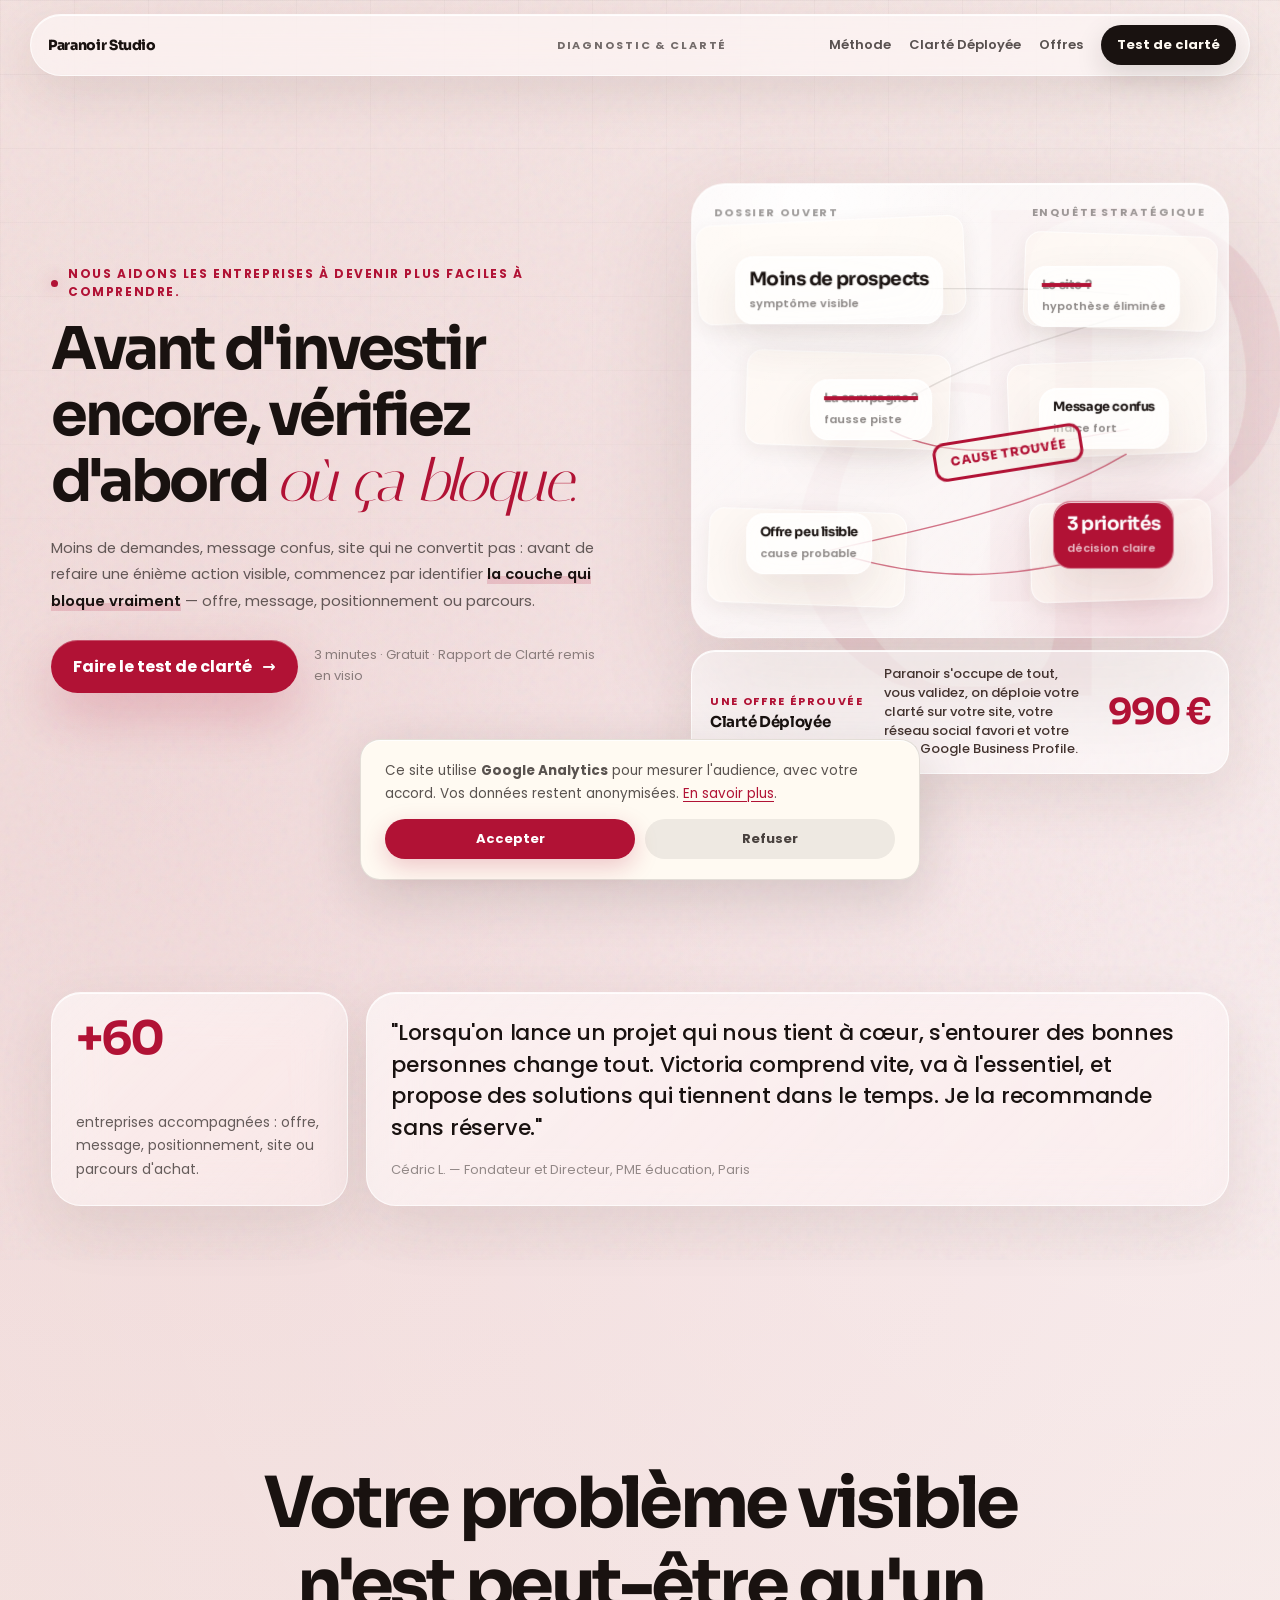
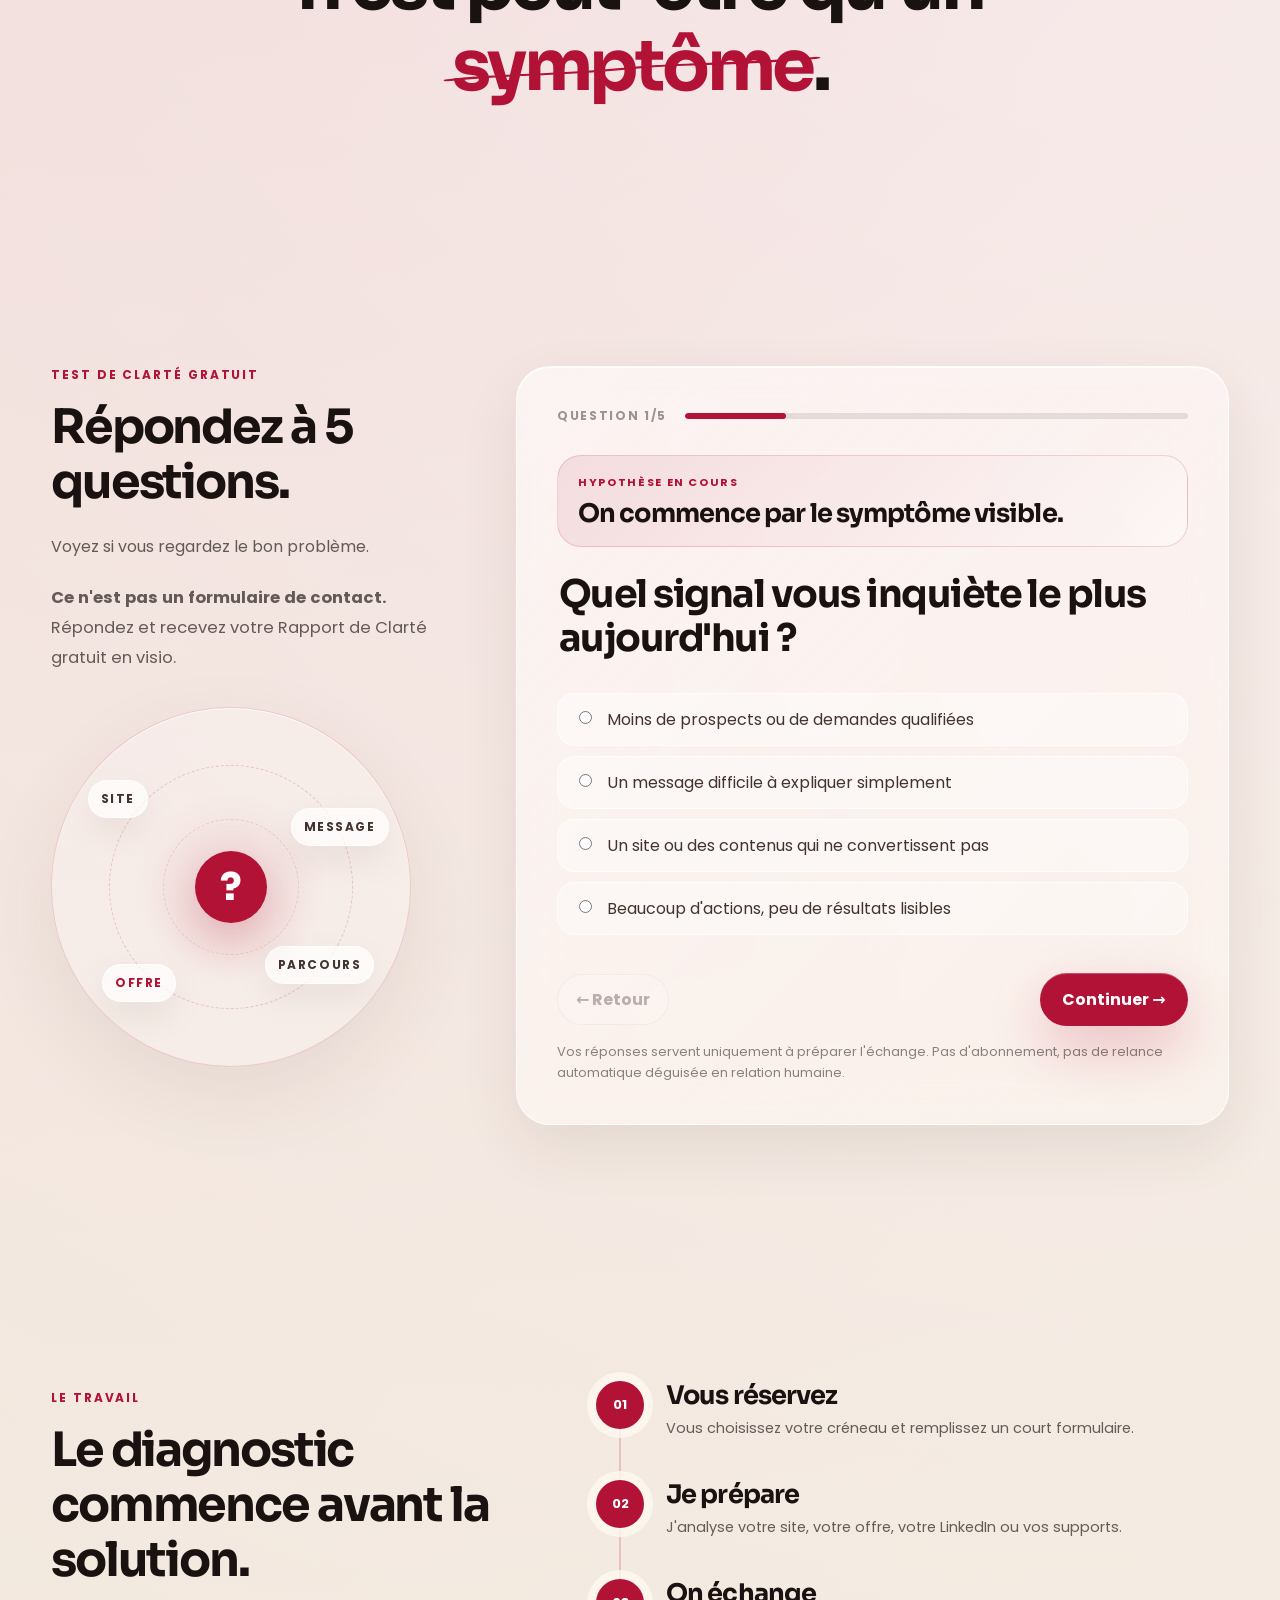
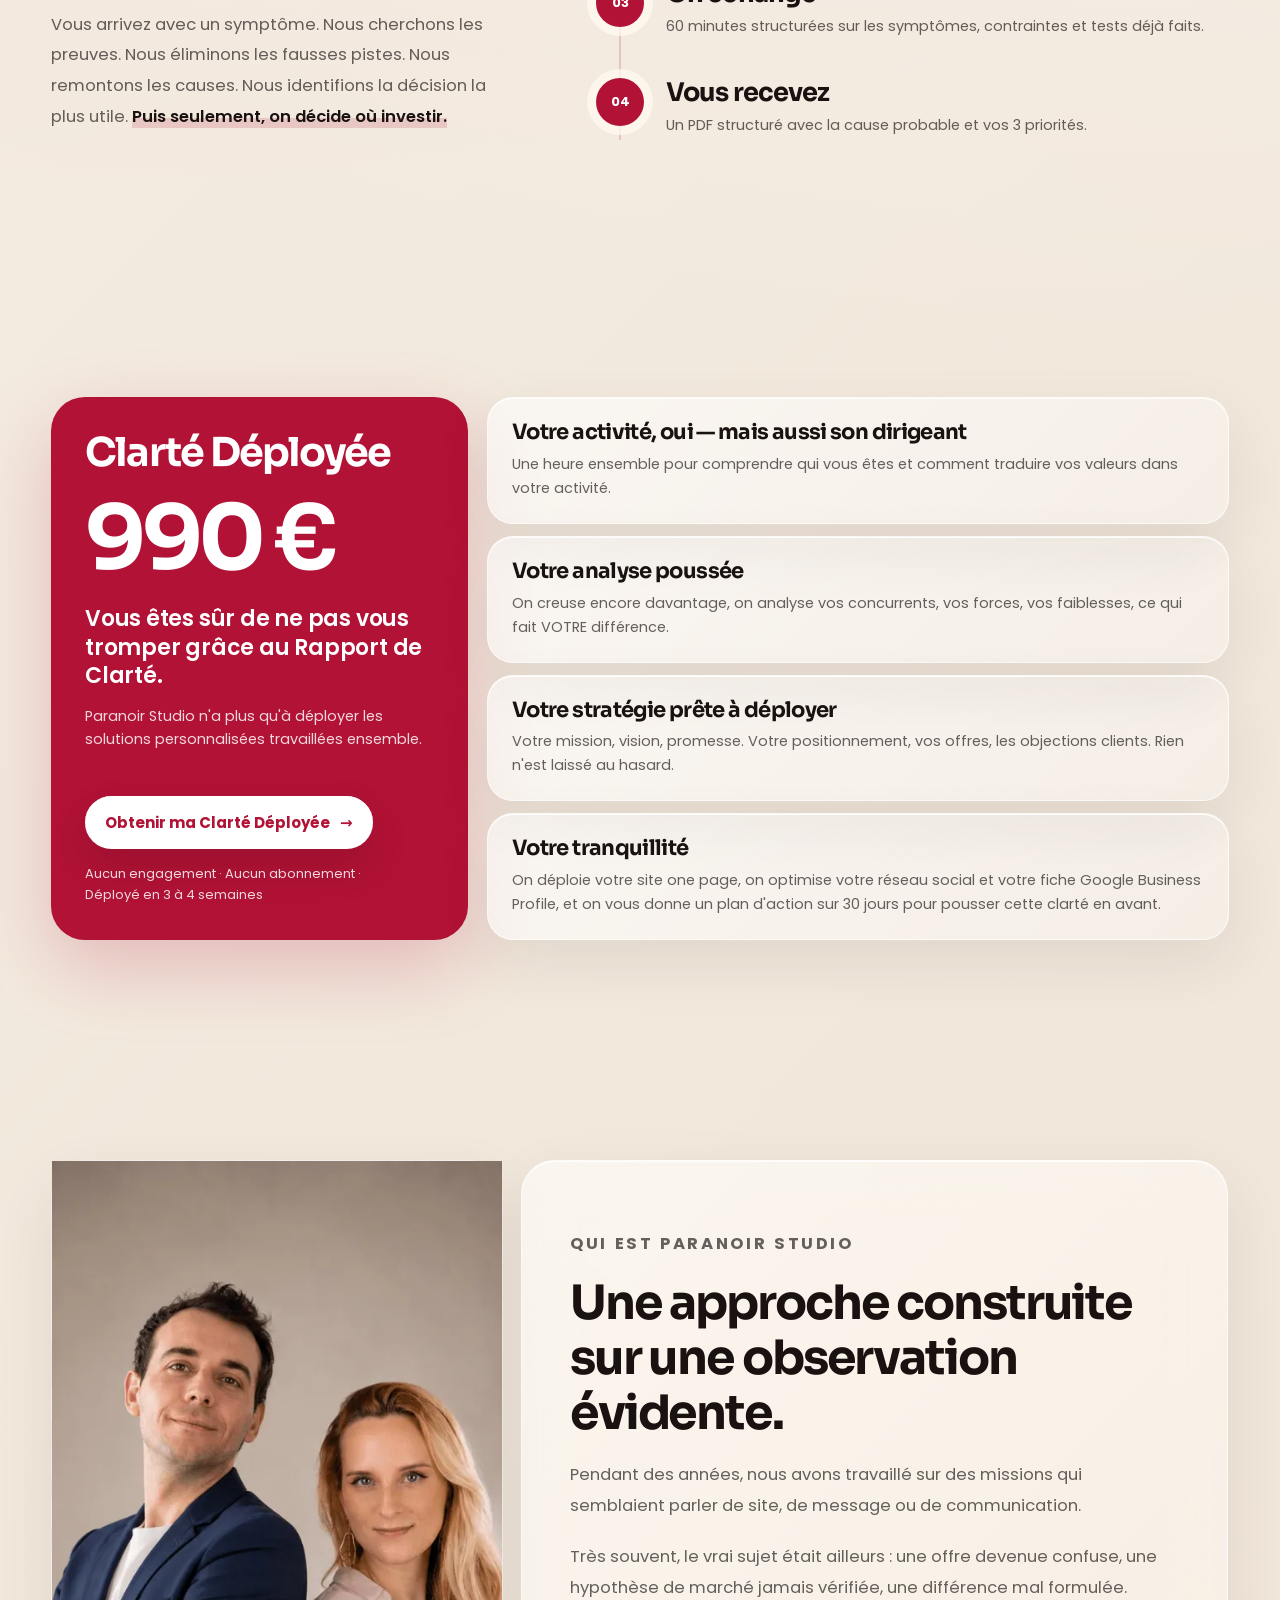
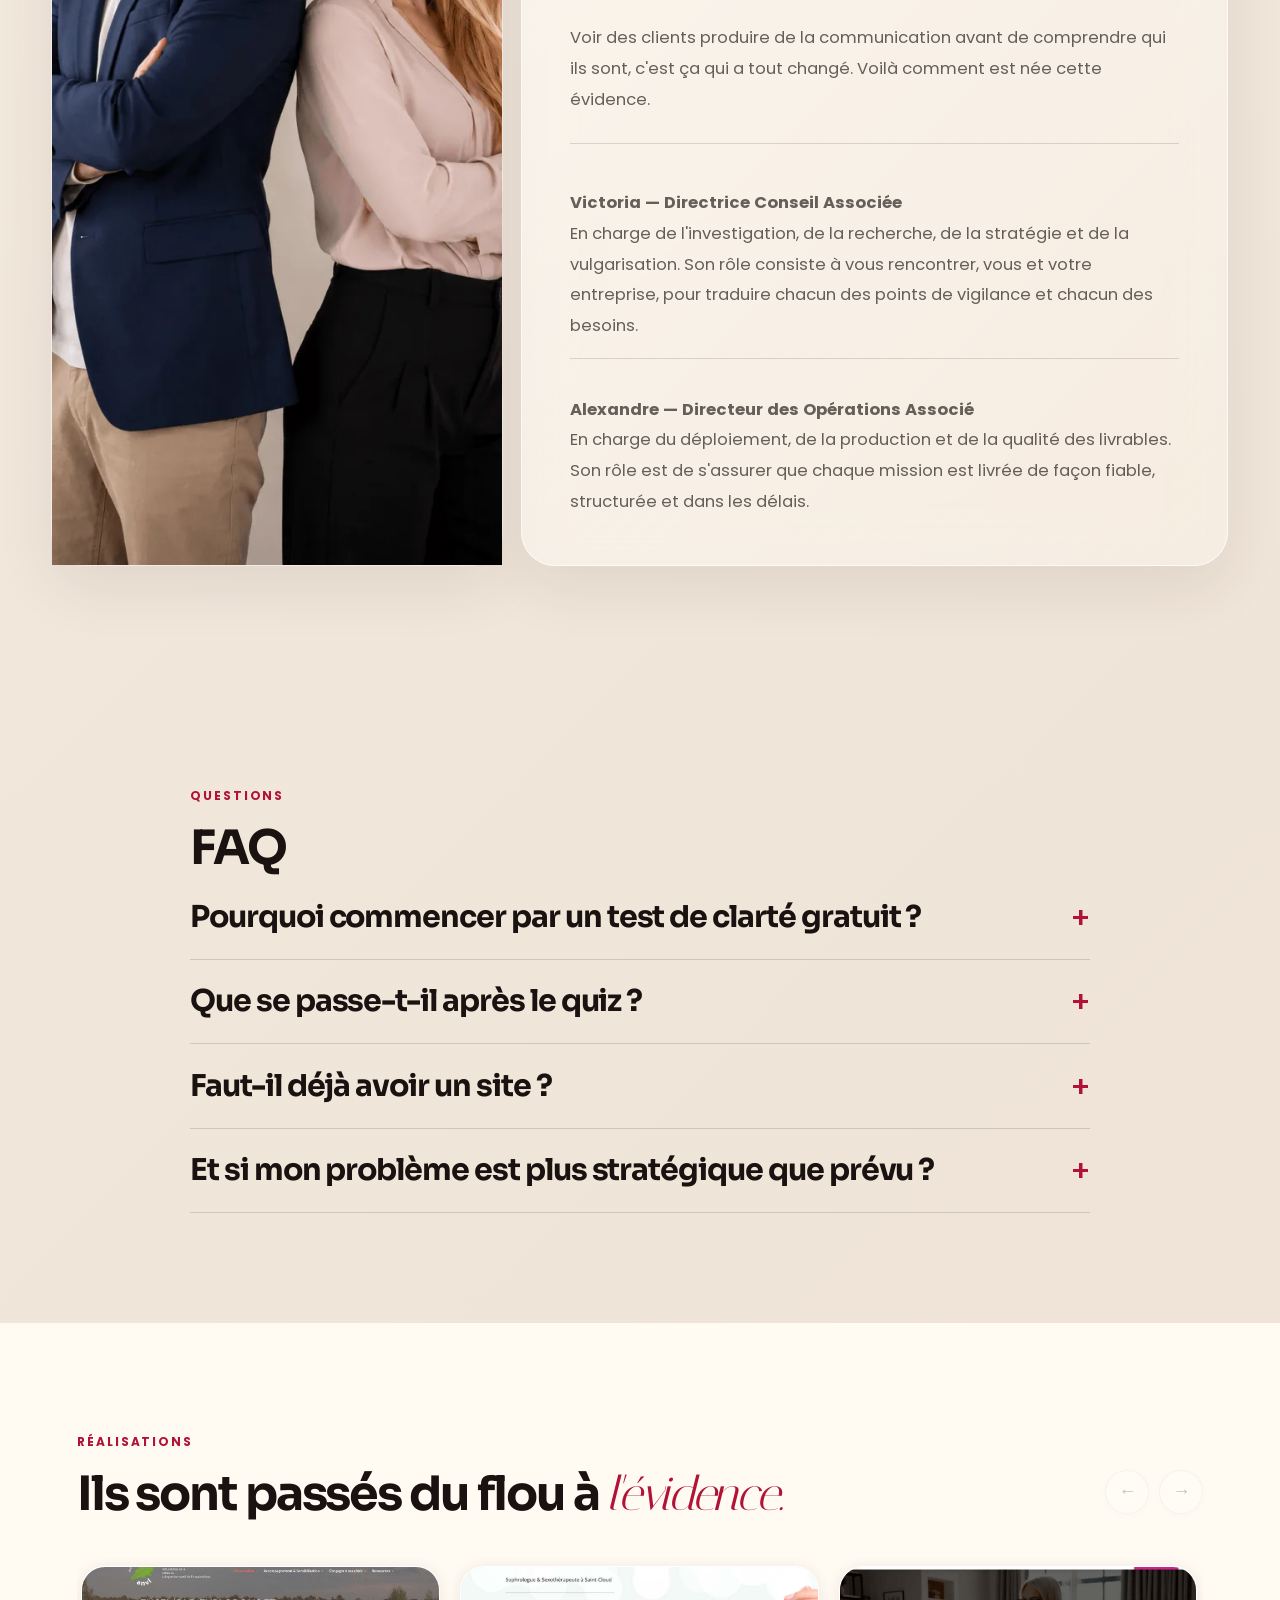
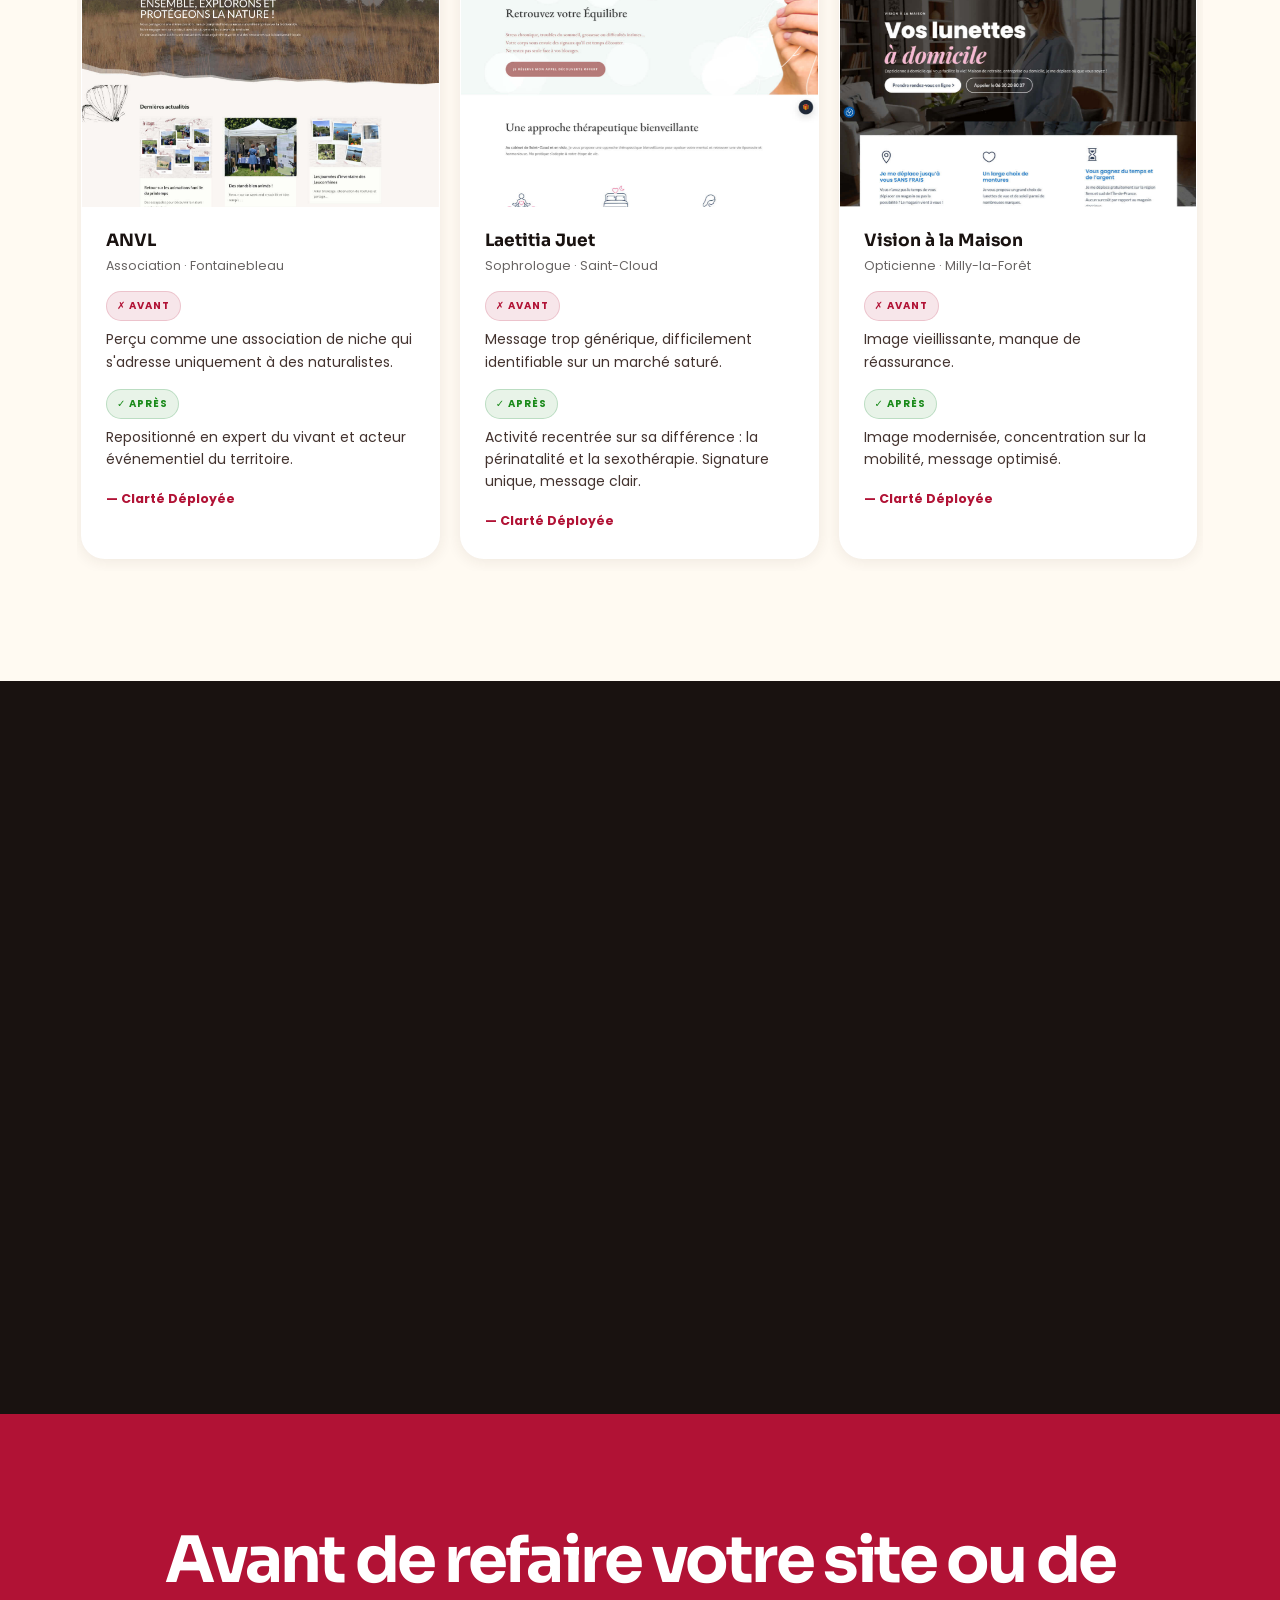
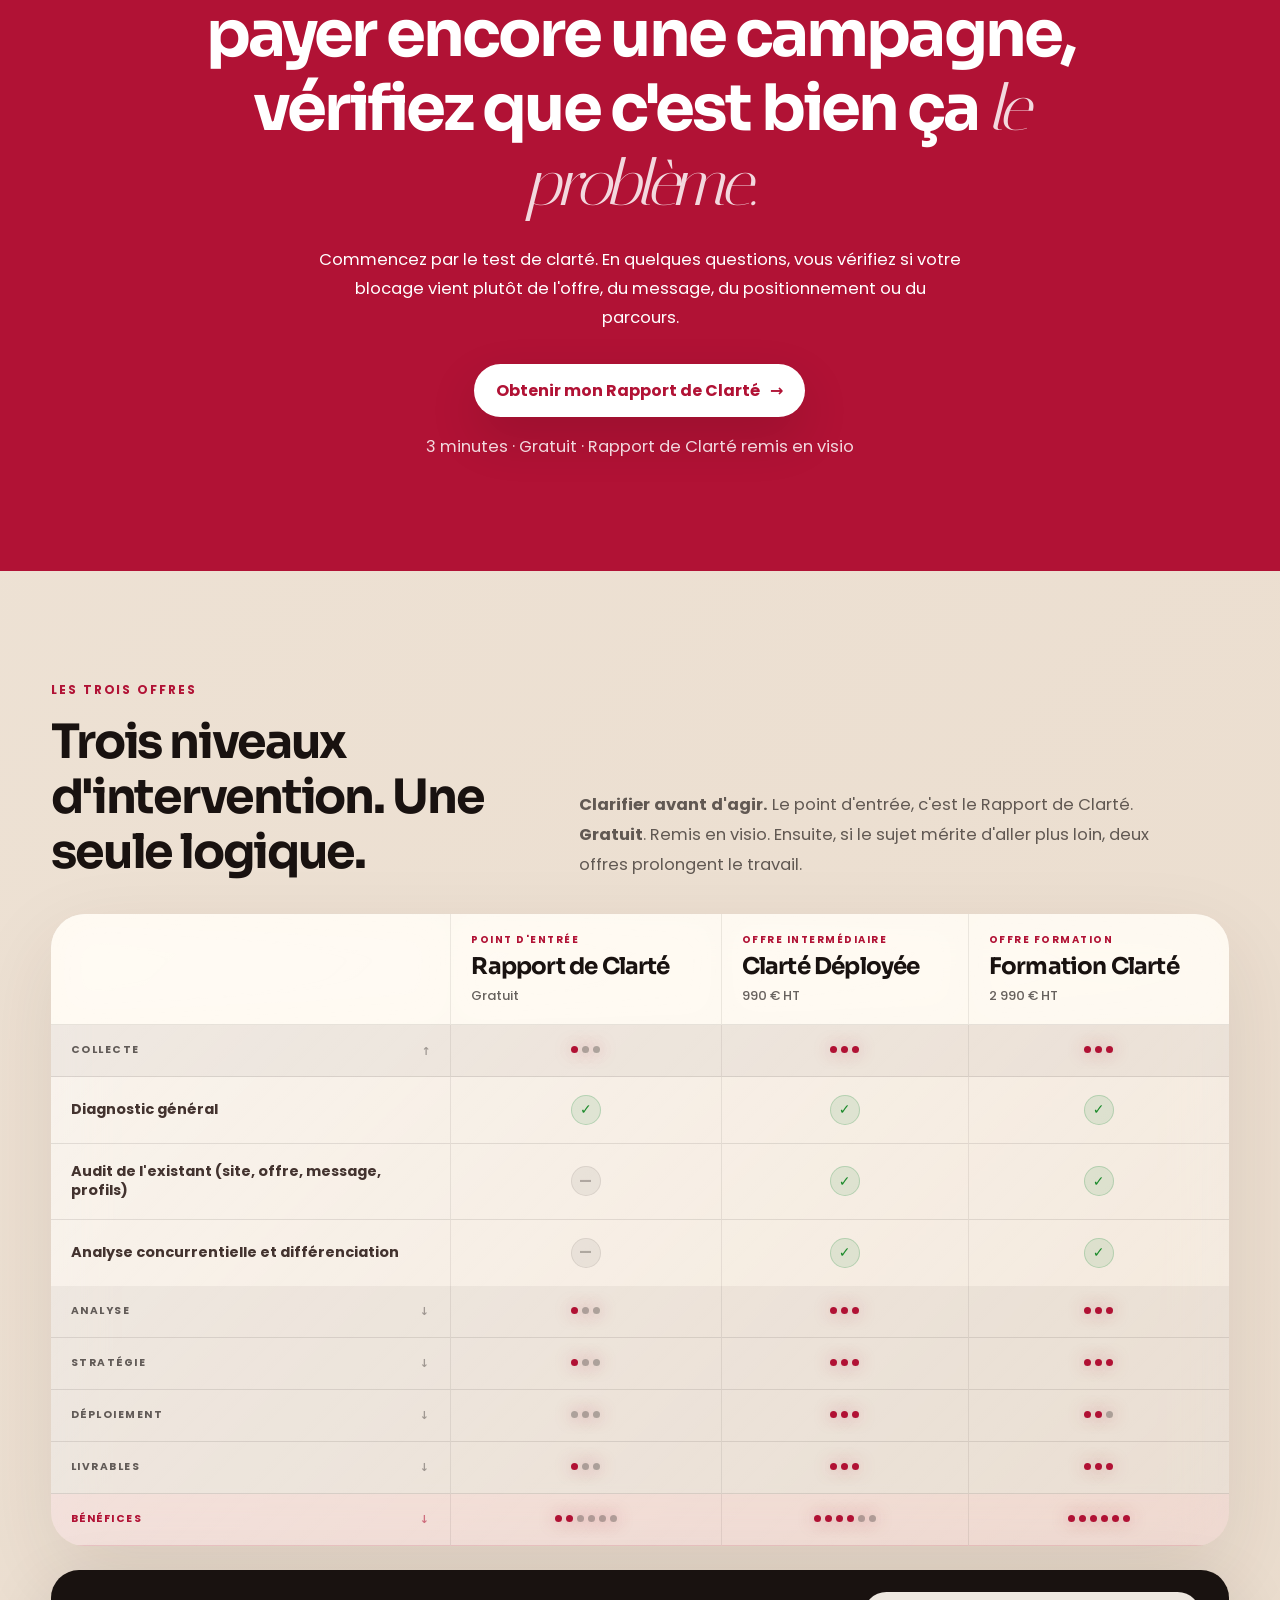
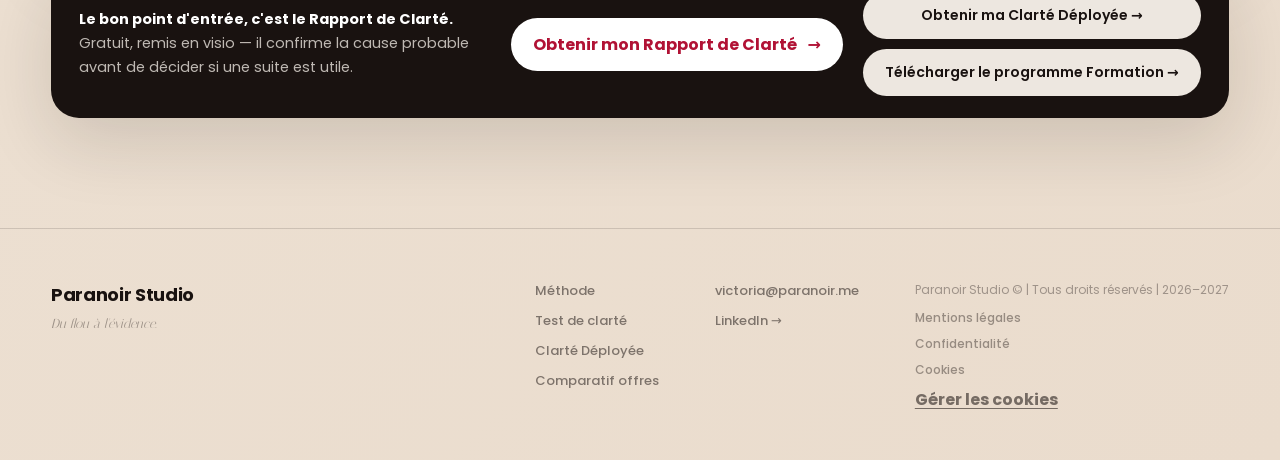
==== commit 156a302d: "Fix: review-text en Sora (pas Italiana), bump CSS v=8 pour invalider cache" ====
--- a/index.html
+++ b/index.html
@@ -34,7 +34,7 @@
 <link rel="preload" href="/assets/fonts/sora-latin.woff2" as="font" type="font/woff2" crossorigin/>
 <link rel="preload" href="/assets/fonts/poppins-400.woff2" as="font" type="font/woff2" crossorigin/>
 <link rel="preload" href="/assets/fonts/poppins-700.woff2" as="font" type="font/woff2" crossorigin/>
-<link rel="stylesheet" href="/assets/css/site.min.css?v=7"/>
+<link rel="stylesheet" href="/assets/css/site.min.css?v=8"/>
 <script type="application/ld+json">
 [
   {
--- a/assets/css/site.min.css
+++ b/assets/css/site.min.css
@@ -1 +1 @@
-@font-face{font-family:Italiana;font-style:normal;font-weight:400;font-display:swap;src:url('../fonts/italiana-400.woff2') format('woff2')}@font-face{font-family:Poppins;font-style:normal;font-weight:400;font-display:swap;src:url('../fonts/poppins-400.woff2') format('woff2')}@font-face{font-family:Poppins;font-style:normal;font-weight:500;font-display:swap;src:url('../fonts/poppins-500.woff2') format('woff2')}@font-face{font-family:Poppins;font-style:normal;font-weight:600;font-display:swap;src:url('../fonts/poppins-600.woff2') format('woff2')}@font-face{font-family:Poppins;font-style:normal;font-weight:700;font-display:swap;src:url('../fonts/poppins-700.woff2') format('woff2')}@font-face{font-family:Sora;font-style:normal;font-weight:500 800;font-display:swap;src:url('../fonts/sora-latin.woff2') format('woff2')}:root{--paper:#f7f1e8;--paper2:#eadccd;--cream:#fffaf2;--ink:#191210;--ink2:#43332f;--muted:rgba(25,18,16,.66);--faint:rgba(25,18,16,.43);--line:rgba(25,18,16,.14);--carmine:#b11235;--carmine2:#df2d55;--rose:#f7c0cc;--glass:rgba(255,255,255,.52);--carmine-8:rgba(177,18,53,.08);--carmine-13:rgba(177,18,53,.13);--carmine-18:rgba(177,18,53,.18);--carmine-22:rgba(177,18,53,.22);--ink-6:rgba(25,18,16,.06);--ink-8:rgba(25,18,16,.08);--ink-10:rgba(25,18,16,.10);--ink-12:rgba(25,18,16,.12);--ink-48:rgba(25,18,16,.48);--white-50:rgba(255,255,255,.50);--white-65:rgba(255,255,255,.65);--white-80:rgba(255,255,255,.80);--sp-1:8px;--sp-2:16px;--sp-3:24px;--sp-4:32px;--sp-5:40px;--sp-6:48px;--sp-8:64px;--sp-10:80px;--sp-12:96px;--max:1220px;--gutter:clamp(20px,4vw,56px);--title:"Sora",system-ui,sans-serif;--body:"Poppins",system-ui,sans-serif;--highlight:"Italiana",Georgia,"Times New Roman",serif}*{box-sizing:border-box}html{scroll-behavior:auto}.skip-link{position:absolute;left:-9999px;top:auto;width:1px;height:1px;overflow:hidden}.skip-link:focus{position:fixed;top:12px;left:16px;width:auto;height:auto;padding:10px 20px;overflow:visible;background:var(--carmine);color:#fff;border-radius:8px;font-weight:700;font-size:14px;z-index:9999;outline:0}body{margin:0;font-family:var(--body);color:var(--ink);background:radial-gradient(circle at 12% 8%,rgba(177,18,53,.13),transparent 28%),radial-gradient(circle at 92% 10%,rgba(255,255,255,.85),transparent 28%),linear-gradient(135deg,var(--paper),var(--paper2));overflow-x:hidden}body::before{content:"";position:fixed;inset:0;pointer-events:none;z-index:0;background-image:linear-gradient(rgba(25,18,16,.032) 1px,transparent 1px),linear-gradient(90deg,rgba(25,18,16,.025) 1px,transparent 1px);background-size:74px 74px;mask-image:linear-gradient(to bottom,black 0%,transparent 76%)}body::after{content:"";position:fixed;inset:-40%;pointer-events:none;z-index:0;opacity:.055;will-change:transform;background-image:url("data:image/svg+xml,%3Csvg viewBox='0 0 260 260' xmlns='http://www.w3.org/2000/svg'%3E%3Cfilter id='n'%3E%3CfeTurbulence type='fractalNoise' baseFrequency='.9' numOctaves='3' stitchTiles='stitch'/%3E%3C/filter%3E%3Crect width='100%25' height='100%25' filter='url(%23n)'/%3E%3C/svg%3E");animation:grain 9s steps(10) infinite}a{color:inherit;text-decoration:none}h1,h2,p{margin:0}.page{position:relative;z-index:1}.nav{position:fixed;z-index:30;top:14px;left:50%;transform:translateX(-50%);width:min(calc(100% - 28px),var(--max));display:grid;grid-template-columns:1fr auto 1fr;align-items:center;gap:18px;padding:10px 13px 10px 17px;border:1px solid rgba(255,255,255,.68);border-radius:999px;background:rgba(255,255,255,.5);backdrop-filter:blur(26px) saturate(1.35);box-shadow:inset 0 1px 0 rgba(255,255,255,.86),0 18px 50px rgba(71,43,31,.1)}.brand{font-family:var(--title);font-weight:800;font-size:14px;letter-spacing:-.025em}.nav-mid{font-size:11px;text-transform:uppercase;letter-spacing:.17em;color:rgba(25,18,16,.6);font-weight:700}.nav-right{display:flex;justify-content:flex-end;align-items:center;gap:18px}.nav-link{font-size:13px;font-weight:600;color:rgba(25,18,16,.72);transition:color .15s}.nav-link:hover{color:var(--carmine)}.nav-cta{background:var(--ink);color:var(--cream);padding:10px 16px;border-radius:999px;font-size:13px;font-weight:700;box-shadow:0 10px 28px rgba(25,18,16,.14);transition:transform .22s ease,box-shadow .22s ease}.nav-cta:hover{transform:translateY(-3px);box-shadow:0 28px 64px rgba(25,18,16,.26),inset 0 1px 0 rgba(255,255,255,.12)}section{width:min(calc(100% - 2*var(--gutter)),var(--max));margin:0 auto;position:relative}.hero{min-height:calc(100svh - 18px);padding:calc(76px + 24px) 0 24px;align-content:center;display:grid;grid-template-columns:minmax(0,.92fr) minmax(390px,.86fr);gap:clamp(30px,5vw,68px);align-items:center}.eyebrow{display:flex;align-items:center;gap:10px;margin-bottom:16px;color:var(--carmine);text-transform:uppercase;letter-spacing:.13em;font-size:12px;font-weight:700}.dot{width:7px;height:7px;border-radius:999px;background:var(--carmine);box-shadow:0 0 18px rgba(177,18,53,.45)}h1{max-width:760px;font-family:var(--title);font-size:clamp(34px,4.6vw,60px);line-height:1.12;letter-spacing:-.05em;font-weight:700}.highlight{font-family:var(--highlight);font-weight:400;font-style:italic;color:var(--carmine);letter-spacing:-.045em}.sub{margin-top:20px;max-width:680px;color:var(--muted);font-size:clamp(14.5px,1.15vw,16.5px);line-height:1.78}.marker{color:var(--ink);font-weight:600;background:linear-gradient(transparent 58%,rgba(177,18,53,.16) 58%)}.hero-actions{display:flex;align-items:center;gap:16px;flex-wrap:wrap;margin-top:26px}.cta{display:inline-flex;align-items:center;justify-content:center;gap:10px;min-height:52px;padding:14px 22px;border-radius:999px;background:var(--carmine);color:#fff;font-weight:700;box-shadow:0 22px 54px rgba(177,18,53,.22),inset 0 1px 0 rgba(255,255,255,.26);transition:transform .22s ease,box-shadow .22s ease}.cta:hover{transform:translateY(-3px);box-shadow:0 28px 72px rgba(177,18,53,.31),inset 0 1px 0 rgba(255,255,255,.32)}.micro{max-width:300px;color:rgba(25,18,16,.48);font-size:13px;line-height:1.6}.case-board{position:relative;min-height:455px;border:1px solid rgba(255,255,255,.72);border-radius:34px;background:linear-gradient(135deg,rgba(255,255,255,.64),rgba(255,255,255,.3)),rgba(255,255,255,.4);backdrop-filter:blur(32px) saturate(1.38);box-shadow:inset 0 1px 0 rgba(255,255,255,.88),0 36px 104px rgba(76,45,32,.14);overflow:hidden;transform:rotateX(1.5deg) rotateY(-2.4deg);transform-style:preserve-3d;will-change:transform}.case-board::before{content:"";position:absolute;inset:0;background:radial-gradient(circle at 22% 4%,rgba(255,255,255,.88),transparent 27%),radial-gradient(circle at 84% 90%,rgba(177,18,53,.13),transparent 28%);pointer-events:none}.case-board::after{content:"";position:absolute;inset:0;background:linear-gradient(115deg,transparent 8%,rgba(255,255,255,.42) 36%,transparent 52%);transform:translateX(-80%);animation:sheen 7.5s ease-in-out infinite;pointer-events:none}.board-top{position:absolute;top:20px;left:22px;right:22px;z-index:4;display:flex;justify-content:space-between;gap:18px;color:rgba(25,18,16,.42);text-transform:uppercase;letter-spacing:.17em;font-size:11px;font-weight:700}.paper-layer{position:absolute;border-radius:16px;background:rgba(255,250,242,.52);border:1px solid rgba(255,255,255,.62);box-shadow:0 6px 20px rgba(74,43,31,.07);transform:rotate(var(--r));z-index:1}.paper-a{width:50%;height:22%;left:1%;top:8%;--r:-2.5deg}.paper-b{width:36%;height:21%;right:2%;top:11%;--r:2deg}.paper-c{width:38%;height:21%;left:10%;top:37%;--r:1.8deg}.paper-d{width:37%;height:21%;right:4%;top:39%;--r:-2.2deg}.paper-e{width:37%;height:21%;left:3%;bottom:7%;--r:2deg}.paper-f{width:34%;height:22%;right:3%;bottom:8%;--r:-1.8deg}.thread-svg{position:absolute;inset:0;width:100%;height:100%;z-index:2;pointer-events:none}.thread{fill:none;stroke:var(--carmine);stroke-width:2.2;stroke-linecap:round;stroke-dasharray:720;stroke-dashoffset:720;opacity:.58;animation:draw .65s ease forwards}.thread.soft{stroke:rgba(25,18,16,.20)}.thread-svg path:first-child{animation-delay:.3s}.thread-svg path:nth-child(2){animation-delay:1.05s}.thread-svg path:nth-child(3){animation-delay:1.8s}.thread-svg path:nth-child(4){animation-delay:2.55s}.thread-svg path:nth-child(5){animation-delay:3.3s}.evidence{position:absolute;z-index:3;padding:11px 13px;border:1px solid rgba(255,255,255,.78);border-radius:18px;background:rgba(255,255,255,.66);backdrop-filter:blur(18px);box-shadow:inset 0 1px 0 rgba(255,255,255,.9),0 18px 46px rgba(74,43,31,.1);animation:float 5.5s ease-in-out infinite}.evidence strong{display:block;font-family:var(--title);font-size:clamp(12px,1vw,14.5px);line-height:1.18;letter-spacing:-.03em;font-weight:700;white-space:nowrap}.evidence span{display:block;margin-top:5px;color:rgba(25,18,16,.5);font-size:11px;font-weight:600}.evidence.big strong{font-size:clamp(15px,1.45vw,20px)}.evidence.false strong{color:rgba(25,18,16,.46);text-decoration:line-through;text-decoration-color:var(--carmine);text-decoration-thickness:4px}.evidence.result{background:var(--carmine);color:#fff;border-color:rgba(255,255,255,.42)}.evidence.result span{color:rgba(255,255,255,.72)}.ev1{left:8%;top:16%;animation-delay:0s}.ev2{right:9%;top:18%;animation-delay:.42s}.ev3{left:22%;top:43%;animation-delay:.78s}.ev4{right:11%;top:45%;animation-delay:.18s}.ev5{left:10%;bottom:14%;animation-delay:.62s}.ev6{right:10%;bottom:15%;animation-delay:.36s}.stamp{position:absolute;z-index:4;left:45%;top:55%;transform:rotate(-9deg) scale(1.22);border:3px solid var(--carmine);color:var(--carmine);padding:9px 14px;border-radius:12px;background:rgba(247,241,232,.5);font-family:var(--title);font-size:12px;font-weight:800;letter-spacing:.08em;text-transform:uppercase;opacity:0;animation:stamp .58s cubic-bezier(.15,1.6,.25,1) forwards 3.9s}.hero-offer{margin-top:12px;display:grid;grid-template-columns:auto 1fr auto;align-items:center;gap:20px;padding:14px 18px;border-radius:24px;border:1px solid rgba(255,255,255,.72);background:rgba(255,255,255,.55);backdrop-filter:blur(26px) saturate(1.3);box-shadow:inset 0 1px 0 rgba(255,255,255,.88),0 22px 60px rgba(76,45,32,.1)}.hero-offer small{display:block;color:var(--carmine);text-transform:uppercase;letter-spacing:.15em;font-size:11px;font-weight:700;margin-bottom:4px}.offer-name{font-family:var(--title);font-size:15px;line-height:1.1;letter-spacing:-.02em;font-weight:700}.offer-text{color:var(--ink2);font-size:13px;line-height:1.45;font-weight:500}.offer-price{font-family:var(--title);font-size:36px;line-height:.9;letter-spacing:-.05em;font-weight:700;white-space:nowrap;color:var(--carmine)}.proof{padding:clamp(72px,9vw,110px) 0;display:grid;grid-template-columns:.78fr 1.44fr .78fr;gap:18px}.liquid{border:1px solid rgba(255,255,255,.68);background:linear-gradient(135deg,rgba(255,255,255,.58),rgba(255,255,255,.31));backdrop-filter:blur(24px) saturate(1.35);box-shadow:inset 0 1px 0 rgba(255,255,255,.86),0 22px 58px rgba(72,43,31,.09)}.proof-item{border-radius:30px;padding:24px;min-height:176px;display:flex;flex-direction:column;justify-content:space-between}.stat{font-family:var(--title);font-size:46px;line-height:.95;letter-spacing:-.05em;color:var(--carmine);font-weight:700}.proof-item p{color:var(--muted);line-height:1.65;font-size:14px}.quote{font-family:var(--body);font-size:clamp(18px,1.7vw,24px)!important;font-weight:500;line-height:1.45!important;letter-spacing:-.01em;color:var(--ink)!important}.byline{font-family:var(--body);font-size:13px!important;color:rgba(25,18,16,.46)!important;margin-top:16px}.statement{min-height:60svh;display:grid;place-items:center;text-align:center;padding:clamp(72px,9vw,110px) clamp(20px,6vw,80px)}.statement h2{max-width:920px;font-family:var(--title);font-size:clamp(34px,5.5vw,76px);line-height:1.16;letter-spacing:-.05em;font-weight:700}.statement .highlight{position:relative;display:inline-block}.statement .highlight::after{content:"";position:absolute;left:-3%;right:-3%;top:57%;height:.1em;background:var(--carmine);transform:scaleX(0);transform-origin:left;animation:strike linear both;animation-timeline:view();animation-range:entry 8% cover 45%}.chapter{padding:76px 0}.split{display:grid;grid-template-columns:.78fr 1.22fr;gap:clamp(38px,7vw,98px);align-items:start}.kicker{margin-bottom:16px;color:var(--carmine);font-size:12px;text-transform:uppercase;letter-spacing:.16em;font-weight:700}h2{font-family:var(--title);font-size:clamp(29px,3.7vw,52px);line-height:1.16;letter-spacing:-.045em;font-weight:700}.lede{margin-top:22px;max-width:610px;color:var(--muted);font-size:16.5px;line-height:1.82}.symptoms{display:grid;border-top:1px solid var(--line)}.symptom{display:grid;grid-template-columns:1fr auto;gap:24px;align-items:baseline;padding:22px 0;border-bottom:1px solid var(--line)}.symptom strong{font-family:var(--title);font-size:clamp(19px,2vw,29px);line-height:1.18;letter-spacing:-.035em;font-weight:600}.symptom span{color:var(--carmine);text-transform:uppercase;letter-spacing:.13em;font-size:11px;font-weight:700}.risk{margin-top:28px;padding-left:20px;border-left:4px solid var(--carmine);font-family:var(--highlight);color:var(--carmine);font-size:clamp(25px,3vw,40px);line-height:1.08;letter-spacing:-.04em}.method{padding:clamp(72px,9vw,110px) 0;display:grid;grid-template-columns:.85fr 1.15fr;gap:clamp(38px,6vw,86px);align-items:center}.method p:not(.kicker){margin-top:22px;color:var(--muted);font-size:16.5px;line-height:1.86;max-width:580px}.timeline{position:relative;padding:18px 0}.timeline::before{content:"";position:absolute;left:23px;top:38px;bottom:38px;width:2px;background:rgba(177,18,53,.18)}.timeline::after{content:"";position:absolute;left:23px;top:38px;height:calc(100% - 76px);width:2px;background:var(--carmine);transform-origin:top;transform:scaleY(0);animation:progress linear both;animation-timeline:view();animation-range:entry 12% cover 74%}.step{position:relative;display:grid;grid-template-columns:48px 1fr;gap:22px;align-items:start;padding:18px 0 22px;opacity:.36;transform:translateX(-10px);animation:stepFade linear both;animation-timeline:view();animation-range:entry 0% cover 40%}.num{position:relative;z-index:2;width:48px;height:48px;display:grid;place-items:center;border-radius:999px;background:var(--carmine);color:#fff;font-weight:700;font-size:13px;box-shadow:0 0 0 9px rgba(255,250,242,.74)}.step strong{display:block;font-family:var(--title);font-size:clamp(19px,2vw,28px);line-height:1.12;letter-spacing:-.035em;font-weight:700}.step span{display:block;margin-top:7px;color:var(--muted);font-size:14.5px;line-height:1.62;max-width:540px}.offer{padding:clamp(72px,9vw,110px) 0}.offer-layout{display:grid;grid-template-columns:.72fr 1.28fr;gap:18px;align-items:stretch}.price-panel{border-radius:34px;background:var(--carmine);color:#fff;padding:34px;min-height:430px;display:flex;flex-direction:column;justify-content:space-between;box-shadow:0 28px 74px rgba(177,18,53,.22)}.price-panel h2{color:#fff;font-size:clamp(29px,3.1vw,43px);line-height:1.14}.price{margin-top:24px;font-family:var(--title);font-size:clamp(64px,7vw,100px);line-height:.88;letter-spacing:-.06em;font-weight:700;white-space:nowrap}.price-line{margin-top:26px;color:#fff;font-family:var(--body);font-weight:600;font-size:clamp(17px,1.8vw,22px);line-height:1.3;letter-spacing:-.01em}.price-note{margin-top:14px;color:rgba(255,255,255,.84);font-size:14.5px;line-height:1.6}.price-panel .cta{margin-top:28px;background:#fff;color:var(--carmine);box-shadow:0 18px 42px rgba(0,0,0,.12),inset 0 1px 0 rgba(255,255,255,.8);font-size:15px;padding:15px 20px}.price-panel .micro{color:rgba(255,255,255,.84);margin-top:15px}.offer-list{display:grid;gap:12px}.detail{border-radius:26px;padding:22px 24px}.detail strong{display:block;font-family:var(--title);font-size:clamp(18px,1.65vw,24px);line-height:1.18;letter-spacing:-.03em}.detail span{display:block;margin-top:8px;color:var(--muted);font-size:14.5px;line-height:1.65}.about{padding:clamp(72px,9vw,110px) 0;display:grid;grid-template-columns:.78fr 1.22fr;gap:18px}.photo{min-height:430px;border-radius:34px;background:linear-gradient(130deg,rgba(25,18,16,.12),rgba(177,18,53,.1)),url("data:image/svg+xml,%3Csvg width='900' height='1000' viewBox='0 0 900 1000' xmlns='http://www.w3.org/2000/svg'%3E%3Crect width='900' height='1000' fill='%23eadccd'/%3E%3Cpath d='M120 180h520v46H120zM120 260h390v24H120zM120 312h470v24H120zM120 364h330v24H120zM120 590h650v9H120zM170 630h260v20H170zM170 680h360v20H170zM170 730h300v20H170z' fill='%23191210' opacity='.14'/%3E%3Ccircle cx='650' cy='730' r='105' fill='%23b11235' opacity='.20'/%3E%3C/svg%3E");background-size:cover;background-position:center}.about-copy{border-radius:34px;padding:clamp(28px,4vw,48px)}.about-copy p{margin-top:20px;color:var(--muted);font-size:16.5px;line-height:1.86}.faq{max-width:900px;padding:clamp(72px,9vw,110px) 0}details{padding:24px 0;border-bottom:1px solid var(--line)}summary{list-style:none;cursor:pointer;display:flex;justify-content:space-between;gap:24px;font-family:var(--title);font-size:clamp(20px,2.35vw,31px);line-height:1.18;letter-spacing:-.035em;font-weight:700}summary::after{content:"+";color:var(--carmine);font-family:var(--body);font-weight:500}details[open] summary::after{content:"–"}details p{margin-top:15px;max-width:740px;color:var(--muted);line-height:1.76;font-size:15.5px}.final{width:100%;max-width:none;background:var(--carmine);color:#fff;text-align:center;padding:clamp(72px,9vw,110px) var(--gutter)}.final-inner{max-width:960px;margin:0 auto}.final h2{color:#fff;font-size:clamp(35px,5vw,70px)}.final .highlight{color:rgba(255,255,255,.84)}.final p{max-width:650px;margin:24px auto 0;color:#fff;line-height:1.76;font-size:16.5px}.final .cta{margin-top:32px;background:#fff;color:var(--carmine);box-shadow:0 20px 50px rgba(0,0,0,.13)}.final .micro{margin:15px auto 0;color:rgba(255,255,255,.84)}.site-footer{border-top:1px solid var(--line);padding:52px 0 48px}.site-footer .footer-inner{width:min(calc(100% - 2*var(--gutter)),var(--max));margin:0 auto;display:grid;grid-template-columns:1fr auto auto auto;gap:56px;align-items:start}.footer-logo{display:block;font-family:var(--display);font-size:18px;font-weight:800;color:var(--ink);letter-spacing:-.02em}.footer-tagline{margin-top:8px;font-size:13px;font-style:italic;font-family:var(--highlight);color:rgba(25,18,16,.38)}.footer-contact,.footer-nav{display:flex;flex-direction:column;gap:10px}.footer-contact a,.footer-nav a{font-size:13px;font-weight:500;color:rgba(25,18,16,.52);transition:color .15s}.footer-contact a:hover,.footer-nav a:hover{color:var(--carmine)}.footer-legal-col{display:flex;flex-direction:column;gap:10px}.footer-copy{font-size:12px;color:rgba(25,18,16,.36);white-space:nowrap}.site-footer-links{display:flex;flex-direction:column;gap:8px}.site-footer-links a{font-size:12px;font-weight:500;color:rgba(25,18,16,.4);transition:color .15s}.site-footer-links a:hover{color:var(--carmine)}.footer-cookie-btn{background:0 0;border:none;cursor:pointer;font-size:12px;font-family:inherit;font-weight:500;color:rgba(25,18,16,.4);padding:0;text-align:left;transition:color .15s}.footer-cookie-btn:hover{color:var(--carmine)}@media(max-width:960px){.site-footer .footer-inner{grid-template-columns:1fr 1fr;gap:36px}}@media(max-width:580px){.site-footer .footer-inner{grid-template-columns:1fr;gap:28px}}.reveal{opacity:0;transform:translateY(24px);transition:opacity .7s ease,transform .7s ease;will-change:opacity,transform}.visible{opacity:1;transform:translateY(0)}.hero-bg{position:fixed;inset:0;z-index:0;pointer-events:none;overflow:hidden;contain:paint}.hero-bg img{position:absolute;width:min(580px,50vw);height:auto;top:50%;right:-4%;opacity:.08;mix-blend-mode:multiply;will-change:transform}.page{position:relative;z-index:2}.nav{z-index:40}@media(max-width:720px){.hero-bg img{opacity:.05;width:min(380px,80vw)}}@media(prefers-reduced-motion:reduce){.hero-bg{display:none}}.prequiz{padding:clamp(72px,9vw,110px) 0;display:grid;grid-template-columns:.72fr 1.28fr;gap:clamp(28px,5vw,72px);align-items:start}.prequiz-head{position:sticky;top:112px;align-self:start}.prequiz .lede{max-width:520px}.quiz{border-radius:34px;padding:clamp(24px,3.5vw,40px);min-height:520px}.quiz-progress{display:grid;grid-template-columns:auto 1fr;gap:18px;align-items:center;margin-bottom:30px;color:var(--faint);font-size:12px;text-transform:uppercase;letter-spacing:.14em;font-weight:700}.quiz-progress div{height:6px;border-radius:999px;background:rgba(25,18,16,.1);overflow:hidden}.quiz-progress i{display:block;height:100%;width:20%;border-radius:999px;background:var(--carmine);transition:width .35s ease}.quiz-step{display:none;border:0;padding:0;margin:0}.quiz-step.active{display:block;animation:quizIn .32s ease both}.quiz-step legend{display:block;margin-bottom:22px;font-family:var(--title);font-size:clamp(24px,3vw,38px);line-height:1.15;letter-spacing:-.04em;font-weight:700}.quiz-step label{display:flex;align-items:flex-start;gap:12px;margin:10px 0;padding:14px 16px;border:1px solid rgba(255,255,255,.68);border-radius:18px;background:rgba(255,255,255,.36);color:var(--ink2);line-height:1.45;cursor:pointer;transition:transform .18s ease,border-color .18s ease,background .18s ease}.quiz-step label:hover{transform:translateY(-2px);border-color:rgba(177,18,53,.32);background:rgba(255,255,255,.54)}.quiz-step input[type=checkbox],.quiz-step input[type=radio]{accent-color:var(--carmine);margin-top:3px}.quiz-fields{display:grid;gap:12px}.quiz-fields label{display:grid;gap:8px;margin:0;cursor:default}.quiz-fields label span{color:rgba(25,18,16,.66);font-size:12px;font-weight:500}.quiz-fields label span [aria-hidden]{color:var(--carmine);font-weight:700}.field-opt{color:var(--faint);font-weight:400;font-size:11px;margin-left:4px}.quiz-fields input{width:100%;min-height:50px;border:1px solid rgba(25,18,16,.13);border-radius:16px;background:rgba(255,255,255,.64);padding:0 15px;font:inherit;color:var(--ink);outline:0}.quiz-fields input:focus{border-color:rgba(177,18,53,.42);box-shadow:0 0 0 4px rgba(177,18,53,.1)}.quiz-note,.quiz-privacy{margin-top:16px;color:rgba(25,18,16,.5);font-size:13px;line-height:1.6}.quiz-result{display:none;margin-top:22px;padding:18px;border-radius:20px;background:rgba(177,18,53,.08);color:var(--ink2);line-height:1.62}.quiz-result.active{display:block}.quiz-actions{display:flex;justify-content:space-between;align-items:center;gap:14px;flex-wrap:wrap;margin-top:28px}.quiz-back{min-height:48px;padding:12px 18px;border:1px solid rgba(25,18,16,.12);border-radius:999px;background:rgba(255,255,255,.42);color:var(--ink2);font:inherit;font-weight:700;cursor:pointer}.quiz-next,.quiz-submit{border:0;cursor:pointer;font:inherit;font-weight:700}.quiz-submit{display:none}.quiz-back[disabled]{opacity:.35;cursor:not-allowed}.quiz-error{outline:2px solid rgba(177,18,53,.28);outline-offset:6px;border-radius:22px}@keyframes quizIn{from{opacity:0;transform:translateY(12px)}to{opacity:1;transform:translateY(0)}}.quiz-orbit{position:relative;width:min(360px,100%);aspect-ratio:1;margin-top:34px;border-radius:999px;border:1px solid rgba(177,18,53,.16);background:radial-gradient(circle at center,rgba(177,18,53,.1),transparent 38%),rgba(255,255,255,.26);box-shadow:inset 0 1px 0 rgba(255,255,255,.8),0 28px 80px rgba(72,43,31,.08);overflow:hidden}.quiz-orbit::after,.quiz-orbit::before{content:"";position:absolute;inset:16%;border-radius:999px;border:1px dashed rgba(177,18,53,.2);animation:orbitSpin 18s linear infinite}.quiz-orbit::after{inset:31%;animation-duration:11s;animation-direction:reverse;opacity:.7}.orbit-center{position:absolute;left:50%;top:50%;transform:translate(-50%,-50%);width:72px;height:72px;display:grid;place-items:center;border-radius:999px;background:var(--carmine);color:#fff;font-family:var(--title);font-size:38px;font-weight:800;box-shadow:0 18px 48px rgba(177,18,53,.25)}.orbit-pill{position:absolute;padding:9px 12px;border-radius:999px;background:rgba(255,255,255,.64);border:1px solid rgba(255,255,255,.72);backdrop-filter:blur(14px);color:var(--ink2);font-size:12px;text-transform:uppercase;letter-spacing:.13em;font-weight:700;box-shadow:0 14px 34px rgba(72,43,31,.08);animation:orbitFloat 5s ease-in-out infinite}.orbit-pill.p1{left:10%;top:20%;animation-delay:.1s}.orbit-pill.p2{right:6%;top:28%;animation-delay:.5s}.orbit-pill.p3{left:14%;bottom:18%;color:var(--carmine);animation-delay:.9s}.orbit-pill.p4{right:10%;bottom:23%;animation-delay:1.2s}.diagnostic-pulse{position:relative;margin-bottom:26px;padding:18px 20px;border-radius:24px;background:linear-gradient(135deg,rgba(177,18,53,.1),rgba(255,255,255,.36));border:1px solid rgba(177,18,53,.16);overflow:hidden}.diagnostic-pulse::before{content:"";position:absolute;inset:0;background:linear-gradient(115deg,transparent 0,rgba(255,255,255,.44) 42%,transparent 62%);transform:translateX(-110%);animation:diagnosticSheen 4.6s ease-in-out infinite;pointer-events:none}.diagnostic-pulse span{display:block;margin-bottom:7px;color:var(--carmine);text-transform:uppercase;letter-spacing:.15em;font-size:11px;font-weight:800}.diagnostic-pulse strong{display:block;font-family:var(--title);font-size:clamp(18px,2vw,26px);line-height:1.18;letter-spacing:-.035em}.quiz-step label.is-picked{border-color:rgba(177,18,53,.42);background:rgba(177,18,53,.08);transform:translateY(-2px);box-shadow:0 18px 44px rgba(177,18,53,.08)}.quiz-step label.is-picked::after{content:"✓";margin-left:auto;color:var(--carmine);font-weight:900}.quiz-step.active legend{animation:legendPop .36s ease both}.quiz-result.active{animation:resultReveal .48s cubic-bezier(.16,1,.3,1) both;border:1px solid rgba(177,18,53,.18);background:radial-gradient(circle at 12% 0,rgba(177,18,53,.13),transparent 36%),rgba(255,255,255,.42);box-shadow:inset 0 1px 0 rgba(255,255,255,.8),0 24px 72px rgba(72,43,31,.09)}@keyframes orbitSpin{to{transform:rotate(360deg)}}@keyframes orbitFloat{0%,100%{transform:translateY(0) rotate(-1deg)}50%{transform:translateY(-8px) rotate(1deg)}}@keyframes diagnosticSheen{0%,52%{transform:translateX(-110%)}100%,76%{transform:translateX(110%)}}@keyframes legendPop{from{opacity:0;transform:translateY(10px) scale(.98)}to{opacity:1;transform:translateY(0) scale(1)}}@keyframes resultReveal{from{opacity:0;transform:translateY(14px) scale(.98)}to{opacity:1;transform:translateY(0) scale(1)}}.offer-comparison{width:100%;max-width:none;padding:clamp(72px,9vw,110px) var(--gutter);background:0 0}.comparison-inner{width:min(100%,var(--max));margin:0 auto}.comparison-head{display:grid;grid-template-columns:.82fr 1.18fr;gap:clamp(28px,6vw,78px);align-items:end;margin-bottom:34px}.comparison-head h2{max-width:720px}.comparison-head .lede{margin-top:0;max-width:620px}.comparison-table-wrap{overflow:auto;border-radius:34px;background:linear-gradient(135deg,rgba(255,255,255,.62),rgba(255,255,255,.34));backdrop-filter:blur(26px) saturate(1.25);box-shadow:0 30px 84px rgba(72,43,31,.1)}.comparison-table{width:100%;min-width:760px;border-collapse:separate;border-spacing:0;color:var(--ink)}.comparison-table td,.comparison-table th{padding:18px 20px;border-bottom:1px solid rgba(25,18,16,.1);border-right:1px solid rgba(25,18,16,.08);vertical-align:middle}.comparison-table td:last-child,.comparison-table th:last-child{border-right:0}.comparison-table tr:last-child td{border-bottom:0}.comparison-table thead th{position:sticky;top:0;z-index:2;background:rgba(255,250,242,.82);backdrop-filter:blur(18px);text-align:left}.comparison-table thead th:first-child{width:34%}.offer-col{display:grid;gap:7px}.offer-col small{color:var(--carmine);text-transform:uppercase;letter-spacing:.15em;font-size:10px;font-weight:800}.offer-col strong{font-family:var(--title);font-size:clamp(18px,1.8vw,24px);line-height:1.08;letter-spacing:-.035em}.offer-col span{color:var(--muted);font-size:13px;line-height:1.45;font-weight:500}.tool-name{font-weight:700;color:var(--ink2);font-size:14.5px;line-height:1.35}.comparison-table td:not(:first-child){text-align:center}.check,.cross,.dash{display:inline-grid;place-items:center;width:30px;height:30px;border-radius:999px;font-weight:900;font-size:14px}.check{background:rgba(30,140,60,.11);color:#1a8a2a;border:1px solid rgba(30,140,60,.22)}.cross{background:rgba(177,18,53,.08);color:var(--carmine);border:1px solid rgba(177,18,53,.16)}.dash{background:rgba(25,18,16,.06);color:rgba(25,18,16,.28);border:1px solid rgba(25,18,16,.08)}.cat-group .cat-row{display:table-row}.cat-group:not(.open) .cat-row{display:none!important}.comparison-table tr.group-header{cursor:pointer;user-select:none}.comparison-table tr.group-header td{background:rgba(25,18,16,.045);font:800 10.5px var(--body,system-ui,sans-serif);text-transform:uppercase;letter-spacing:.14em;color:var(--muted);padding:17px 20px;border-bottom:1px solid rgba(25,18,16,.1)}.comparison-table tr.group-header td:not(:first-child){text-align:center}.comparison-table tr.group-highlight td{background:rgba(177,18,53,.07);color:var(--carmine);border-bottom:1px solid rgba(177,18,53,.14)}.cat-label{display:flex;align-items:center;gap:8px}.cat-chevron{margin-left:auto;font-style:normal;font-size:11px;opacity:.55;transition:transform .22s ease;display:inline-block}.cat-group.open .cat-chevron{transform:rotate(180deg)}.cat-dots{display:inline-flex;gap:4px;align-items:center;justify-content:center;flex-wrap:wrap;max-width:80px}.dot{width:7px;height:7px;border-radius:50%;flex-shrink:0}.dot.on{background:var(--carmine)}.dot.off{background:rgba(25,18,16,.3)}.comparison-cta{display:grid;grid-template-columns:1fr auto auto;gap:20px;align-items:center;margin-top:24px;padding:22px 28px;border-radius:28px;background:var(--ink);color:var(--cream);box-shadow:0 24px 70px rgba(25,18,16,.14)}.comparison-cta p{color:rgba(255,250,242,.72);line-height:1.65;font-size:14.5px;margin:0}.comparison-cta strong{color:#fff}.comparison-cta .cta{background:#fff;color:var(--carmine);box-shadow:none;white-space:nowrap}.cta-col-primary{flex-shrink:0}.cta-col-secondary{display:flex;flex-direction:column;gap:10px;min-width:220px}.cta-col-secondary .cta-secondary{display:block;white-space:nowrap;text-align:center;padding:13px 22px;border-radius:999px;color:var(--ink);font-size:14px;font-weight:600;background:rgba(255,250,242,.92);transition:transform .22s ease,box-shadow .22s ease,color .15s,background .15s}.cta-col-secondary .cta-secondary:hover{transform:translateY(-3px);box-shadow:0 20px 52px rgba(177,18,53,.18);color:var(--carmine);background:#fff}@media(max-width:1040px){.comparison-head{grid-template-columns:1fr}.comparison-head .lede{margin-top:0}.comparison-cta{grid-template-columns:1fr}}@media(max-width:720px){.offer-comparison{padding-inline:20px}.comparison-table-wrap{border-radius:26px}.cta-col-secondary{min-width:0;width:100%}}.result-cta{display:none;margin-top:18px;padding:20px;border-radius:24px;background:var(--carmine);color:#fff;box-shadow:0 24px 70px rgba(177,18,53,.22);grid-template-columns:1fr auto;gap:18px;align-items:center}.result-cta.active{display:grid;animation:resultReveal .48s cubic-bezier(.16,1,.3,1) both}.result-cta small{display:block;margin-bottom:6px;color:rgba(255,255,255,.72);text-transform:uppercase;letter-spacing:.15em;font-size:11px;font-weight:800}.result-cta strong{display:block;font-family:var(--title);font-size:clamp(20px,2vw,28px);line-height:1.12;letter-spacing:-.035em}.result-cta span{display:block;margin-top:8px;color:rgba(255,255,255,.76);line-height:1.55;font-size:14px}.result-cta .cta{background:#fff;color:var(--carmine);box-shadow:0 18px 42px rgba(0,0,0,.12);white-space:nowrap}@media(max-width:720px){.result-cta{grid-template-columns:1fr}.result-cta .cta{width:100%;white-space:normal}}@keyframes draw{to{stroke-dashoffset:0}}@keyframes sheen{0%,46%{transform:translateX(-88%)}100%,64%{transform:translateX(88%)}}@keyframes float{0%,100%{transform:translateY(0) rotate(-.4deg)}50%{transform:translateY(-8px) rotate(.6deg)}}@keyframes stamp{from{opacity:0;transform:rotate(-9deg) scale(1.35)}to{opacity:1;transform:rotate(-9deg) scale(1)}}@keyframes strike{to{transform:scaleX(1)}}@keyframes progress{to{transform:scaleY(1)}}@keyframes stepFade{0%{opacity:.36;transform:translateX(-10px)}100%,55%{opacity:1;transform:translateX(0)}}@keyframes grain{0%,100%{transform:translate(0,0)}20%{transform:translate(-8%,4%)}40%{transform:translate(6%,-8%)}60%{transform:translate(-5%,10%)}80%{transform:translate(8%,5%)}}@supports not (animation-timeline:view()){.statement .highlight::after{transform:scaleX(1);animation:none!important}.timeline::after{transform:scaleY(1);animation:none!important}.step{opacity:1;transform:none;animation:none!important}.reveal{opacity:1;transform:none}.thread{stroke-dashoffset:0;animation:none!important}}@media (max-height:780px) and (min-width:1041px){.hero{padding-top:100px;padding-bottom:24px;gap:42px}h1{font-size:clamp(34px,4.25vw,56px)}.sub{font-size:14.5px;line-height:1.68;margin-top:16px}.hero-actions{margin-top:22px}.case-board{min-height:410px}.evidence span{display:none}.hero-offer{padding:12px 16px}.offer-price{font-size:32px}.offer-text{font-size:12.5px}}@media(max-width:1040px){.about,.hero,.method,.offer-layout,.prequiz,.split{grid-template-columns:1fr}.prequiz-head{position:relative;top:auto}.case-board{transform:none;min-height:455px}.proof{grid-template-columns:1fr}}@media(max-width:720px){.nav{grid-template-columns:1fr auto}.nav-link,.nav-mid{display:none}.hero{padding-top:100px;padding-bottom:24px}h1{font-size:clamp(36px,10.4vw,54px);line-height:1.13}.case-board{min-height:500px;border-radius:30px}.evidence{padding:11px 12px;border-radius:17px}.evidence strong{font-size:12.5px;white-space:normal}.evidence.big strong{font-size:16px}.ev1{left:6%;top:16%}.ev2{right:6%;top:18%}.ev3{left:14%;top:43%}.ev4{right:6%;top:47%}.ev5{left:6%;bottom:20%}.ev6{right:6%;bottom:20%}.stamp{left:30%;top:58%}.hero-offer{grid-template-columns:1fr;gap:10px}.offer-price{font-size:38px}.symptom{grid-template-columns:1fr;gap:7px}.price{font-size:clamp(58px,18vw,84px)}footer{flex-direction:column}}@media(prefers-reduced-motion:reduce){*,::after,::before{animation:none!important;transition:none!important;scroll-behavior:auto!important}.reveal{opacity:1;transform:none}.thread{stroke-dashoffset:0}}.container,.section{width:min(calc(100% - 2 * var(--gutter)),var(--max));margin-inline:auto;position:relative;z-index:1}.small{font-size:13px!important;color:rgba(25,18,16,.52)!important}.google-reviews,.realisations{width:100%;max-width:100%}.realisations{padding:clamp(72px,9vw,110px) clamp(20px,6vw,80px);background:var(--cream,#fffaf2)}.realisations-inner{max-width:1200px;margin:0 auto;display:flex;flex-direction:column;gap:36px}.real-header{display:flex;align-items:flex-end;justify-content:space-between;gap:24px;flex-wrap:wrap}.real-nav-row{display:flex;gap:10px;flex-shrink:0;padding-bottom:8px}.real-nav{width:44px;height:44px;border-radius:50%;background:#fff;border:1px solid rgba(25,18,16,.14);font-size:18px;cursor:pointer;display:flex;align-items:center;justify-content:center;box-shadow:0 2px 10px rgba(25,18,16,.07);transition:background .15s,box-shadow .15s,opacity .15s;color:var(--ink)}.real-nav:hover{background:var(--ink);color:var(--cream)}.real-nav:disabled{opacity:.25;cursor:default;pointer-events:none}.real-carousel{display:flex;gap:20px;overflow-x:auto;scroll-snap-type:x mandatory;scroll-behavior:smooth;overscroll-behavior-x:contain;padding:8px 4px 12px;-ms-overflow-style:none;scrollbar-width:none}.real-carousel::-webkit-scrollbar{display:none}.real-card{flex:0 0 calc(33.333% - 14px);min-width:280px;scroll-snap-align:start;display:flex;flex-direction:column;background:#fff;border-radius:24px;box-shadow:inset 0 1px 0 rgba(255,255,255,.86),0 2px 15px rgba(72,43,31,.09);overflow:hidden}.real-visual-top{height:240px;overflow:hidden;flex-shrink:0;position:relative;background:rgba(25,18,16,.05)}.site-preview-btn{display:block;width:100%;height:100%;padding:0;border:none;background:0 0;cursor:pointer;position:relative;overflow:hidden}.site-preview-scroll{width:100%;height:100%;overflow:hidden;position:relative}.site-preview-scroll img{width:100%;display:block;height:auto;will-change:transform}.site-preview-hint{position:absolute;bottom:0;left:0;right:0;padding:8px 12px;background:linear-gradient(to top,rgba(25,18,16,.55) 0,transparent 100%);color:#fff;font-size:11px;font-weight:600;letter-spacing:.05em;text-align:center;opacity:0;transition:opacity .2s}.site-preview-btn:hover .site-preview-hint{opacity:1}.site-preview-btn:hover .site-preview-scroll img{animation-play-state:paused}.site-lightbox{border:none;padding:24px;background:0 0;max-width:100vw;max-height:100vh;width:100vw;height:100vh}.site-lightbox[open]{display:flex;align-items:center;justify-content:center;animation:lb-in .2s ease}.site-lightbox::backdrop{background:rgba(10,6,4,.88)}@keyframes lb-in{from{opacity:0}to{opacity:1}}.strike-biais{position:relative;display:inline-block;color:var(--carmine)}.strike-biais::after{content:'';position:absolute;left:-3%;right:-3%;top:48%;height:6px;background:url("data:image/svg+xml,%3Csvg xmlns='http://www.w3.org/2000/svg' viewBox='0 0 100 8' preserveAspectRatio='none'%3E%3Cpath d='M2,6 C15,2 30,7 48,3 S70,6 98,2' stroke='%23b11235' stroke-width='2.8' fill='none' stroke-linecap='round'/%3E%3C/svg%3E") center/100% 100% no-repeat;transform:rotate(-3deg)}.quiz-subtitle{font-size:1rem;font-weight:400;margin-bottom:.25rem}.lightbox-close{position:fixed;top:20px;right:24px;background:rgba(255,255,255,.12);border:1px solid rgba(255,255,255,.22);color:#fff;font-size:18px;width:40px;height:40px;border-radius:50%;cursor:pointer;line-height:1;transition:background .15s;z-index:1}.lightbox-close:hover{background:rgba(255,255,255,.22)}.lightbox-inner{display:flex;flex-direction:column;align-items:center;gap:14px;max-height:100%}.lightbox-label{color:rgba(255,255,255,.6);font-size:12px;font-weight:600;letter-spacing:.08em;text-transform:uppercase;margin:0}.lightbox-viewport{width:min(520px,90vw);height:min(78vh,700px);overflow:hidden;border-radius:16px;box-shadow:0 32px 80px rgba(0,0,0,.6)}.lightbox-scroll{width:100%;height:100%;overflow:hidden}.lightbox-scroll img{width:100%;display:block;will-change:transform}.real-body{padding:24px 24px 28px;display:flex;flex-direction:column;gap:16px;flex:1}.real-client{font-size:17px;line-height:1.2;font-family:var(--title)}.real-meta{color:var(--muted);font-size:12.5px;margin-top:-10px}.real-after,.real-before{display:flex;flex-direction:column;gap:7px}.real-after p,.real-before p{font-size:14px;line-height:1.58;color:var(--ink2);margin:0}.real-chip{display:inline-flex;align-items:center;gap:4px;width:fit-content;font:800 10px var(--body,system-ui,sans-serif);text-transform:uppercase;letter-spacing:.1em;padding:4px 10px;border-radius:999px}.real-chip.cross{background:rgba(177,18,53,.1);color:var(--carmine)}.real-chip.check{background:rgba(30,140,30,.1);color:#1a8a1a}.real-offer{color:var(--carmine);font-size:12.5px;font-weight:700;margin-top:4px}@media(max-width:760px){.real-card{flex:0 0 80vw}.real-header{flex-direction:column;align-items:flex-start}}.google-reviews{padding:clamp(72px,9vw,110px) clamp(20px,6vw,80px);background:var(--ink)}.reviews-inner{max-width:1100px;margin:0 auto;display:flex;flex-direction:column;gap:56px}.reviews-head{display:flex;flex-direction:column;gap:10px}.reviews-head .kicker{color:rgba(255,250,242,.38)}.reviews-head h2{font-family:var(--title);font-size:clamp(32px,4.5vw,58px);color:var(--cream);line-height:1.1;letter-spacing:-.04em;font-weight:700}.reviews-head h2 .highlight{color:var(--cream)}.reviews-list{display:grid;grid-template-columns:repeat(3,1fr);gap:40px}.review-item{display:flex;flex-direction:column;gap:18px}.review-stars{color:#f4b400;font-size:16px;letter-spacing:3px}.review-text{font-family:var(--highlight);font-size:clamp(17px,1.5vw,21px);line-height:1.48;color:rgba(255,250,242,.85);font-style:italic}.review-author{font-size:12px;font-weight:700;color:rgba(255,250,242,.38);text-transform:uppercase;letter-spacing:.1em}.reviews-footer{text-align:center}.reviews-cta{border-color:rgba(255,250,242,.22)!important;color:var(--cream)!important;background:0 0!important}.reviews-cta:hover{background:rgba(255,250,242,.08)!important}@media(max-width:720px){.reviews-list{grid-template-columns:1fr}}a.buttonlike{display:inline-block;padding:14px 28px;border-radius:999px;border:2px solid rgba(25,18,16,.18);font:700 14px var(--body,system-ui,sans-serif);color:var(--ink);transition:border-color .18s,background .18s;text-decoration:none}a.buttonlike:hover{border-color:var(--carmine);color:var(--carmine)}+@font-face{font-family:Italiana;font-style:normal;font-weight:400;font-display:swap;src:url('../fonts/italiana-400.woff2') format('woff2')}@font-face{font-family:Poppins;font-style:normal;font-weight:400;font-display:swap;src:url('../fonts/poppins-400.woff2') format('woff2')}@font-face{font-family:Poppins;font-style:normal;font-weight:500;font-display:swap;src:url('../fonts/poppins-500.woff2') format('woff2')}@font-face{font-family:Poppins;font-style:normal;font-weight:600;font-display:swap;src:url('../fonts/poppins-600.woff2') format('woff2')}@font-face{font-family:Poppins;font-style:normal;font-weight:700;font-display:swap;src:url('../fonts/poppins-700.woff2') format('woff2')}@font-face{font-family:Sora;font-style:normal;font-weight:500 800;font-display:swap;src:url('../fonts/sora-latin.woff2') format('woff2')}:root{--paper:#f7f1e8;--paper2:#eadccd;--cream:#fffaf2;--ink:#191210;--ink2:#43332f;--muted:rgba(25,18,16,.66);--faint:rgba(25,18,16,.43);--line:rgba(25,18,16,.14);--carmine:#b11235;--carmine2:#df2d55;--rose:#f7c0cc;--glass:rgba(255,255,255,.52);--carmine-8:rgba(177,18,53,.08);--carmine-13:rgba(177,18,53,.13);--carmine-18:rgba(177,18,53,.18);--carmine-22:rgba(177,18,53,.22);--ink-6:rgba(25,18,16,.06);--ink-8:rgba(25,18,16,.08);--ink-10:rgba(25,18,16,.10);--ink-12:rgba(25,18,16,.12);--ink-48:rgba(25,18,16,.48);--white-50:rgba(255,255,255,.50);--white-65:rgba(255,255,255,.65);--white-80:rgba(255,255,255,.80);--sp-1:8px;--sp-2:16px;--sp-3:24px;--sp-4:32px;--sp-5:40px;--sp-6:48px;--sp-8:64px;--sp-10:80px;--sp-12:96px;--max:1220px;--gutter:clamp(20px,4vw,56px);--title:"Sora",system-ui,sans-serif;--body:"Poppins",system-ui,sans-serif;--highlight:"Italiana",Georgia,"Times New Roman",serif}*{box-sizing:border-box}html{scroll-behavior:auto}.skip-link{position:absolute;left:-9999px;top:auto;width:1px;height:1px;overflow:hidden}.skip-link:focus{position:fixed;top:12px;left:16px;width:auto;height:auto;padding:10px 20px;overflow:visible;background:var(--carmine);color:#fff;border-radius:8px;font-weight:700;font-size:14px;z-index:9999;outline:0}body{margin:0;font-family:var(--body);color:var(--ink);background:radial-gradient(circle at 12% 8%,rgba(177,18,53,.13),transparent 28%),radial-gradient(circle at 92% 10%,rgba(255,255,255,.85),transparent 28%),linear-gradient(135deg,var(--paper),var(--paper2));overflow-x:hidden}body::before{content:"";position:fixed;inset:0;pointer-events:none;z-index:0;background-image:linear-gradient(rgba(25,18,16,.032) 1px,transparent 1px),linear-gradient(90deg,rgba(25,18,16,.025) 1px,transparent 1px);background-size:74px 74px;mask-image:linear-gradient(to bottom,black 0%,transparent 76%)}body::after{content:"";position:fixed;inset:-40%;pointer-events:none;z-index:0;opacity:.055;will-change:transform;background-image:url("data:image/svg+xml,%3Csvg viewBox='0 0 260 260' xmlns='http://www.w3.org/2000/svg'%3E%3Cfilter id='n'%3E%3CfeTurbulence type='fractalNoise' baseFrequency='.9' numOctaves='3' stitchTiles='stitch'/%3E%3C/filter%3E%3Crect width='100%25' height='100%25' filter='url(%23n)'/%3E%3C/svg%3E");animation:grain 9s steps(10) infinite}a{color:inherit;text-decoration:none}h1,h2,p{margin:0}.page{position:relative;z-index:1}.nav{position:fixed;z-index:30;top:14px;left:50%;transform:translateX(-50%);width:min(calc(100% - 28px),var(--max));display:grid;grid-template-columns:1fr auto 1fr;align-items:center;gap:18px;padding:10px 13px 10px 17px;border:1px solid rgba(255,255,255,.68);border-radius:999px;background:rgba(255,255,255,.5);backdrop-filter:blur(26px) saturate(1.35);box-shadow:inset 0 1px 0 rgba(255,255,255,.86),0 18px 50px rgba(71,43,31,.1)}.brand{font-family:var(--title);font-weight:800;font-size:14px;letter-spacing:-.025em}.nav-mid{font-size:11px;text-transform:uppercase;letter-spacing:.17em;color:rgba(25,18,16,.6);font-weight:700}.nav-right{display:flex;justify-content:flex-end;align-items:center;gap:18px}.nav-link{font-size:13px;font-weight:600;color:rgba(25,18,16,.72);transition:color .15s}.nav-link:hover{color:var(--carmine)}.nav-cta{background:var(--ink);color:var(--cream);padding:10px 16px;border-radius:999px;font-size:13px;font-weight:700;box-shadow:0 10px 28px rgba(25,18,16,.14);transition:transform .22s ease,box-shadow .22s ease}.nav-cta:hover{transform:translateY(-3px);box-shadow:0 28px 64px rgba(25,18,16,.26),inset 0 1px 0 rgba(255,255,255,.12)}section{width:min(calc(100% - 2*var(--gutter)),var(--max));margin:0 auto;position:relative}.hero{min-height:calc(100svh - 18px);padding:calc(76px + 24px) 0 24px;align-content:center;display:grid;grid-template-columns:minmax(0,.92fr) minmax(390px,.86fr);gap:clamp(30px,5vw,68px);align-items:center}.eyebrow{display:flex;align-items:center;gap:10px;margin-bottom:16px;color:var(--carmine);text-transform:uppercase;letter-spacing:.13em;font-size:12px;font-weight:700}.dot{width:7px;height:7px;border-radius:999px;background:var(--carmine);box-shadow:0 0 18px rgba(177,18,53,.45)}h1{max-width:760px;font-family:var(--title);font-size:clamp(34px,4.6vw,60px);line-height:1.12;letter-spacing:-.05em;font-weight:700}.highlight{font-family:var(--highlight);font-weight:400;font-style:italic;color:var(--carmine);letter-spacing:-.045em}.sub{margin-top:20px;max-width:680px;color:var(--muted);font-size:clamp(14.5px,1.15vw,16.5px);line-height:1.78}.marker{color:var(--ink);font-weight:600;background:linear-gradient(transparent 58%,rgba(177,18,53,.16) 58%)}.hero-actions{display:flex;align-items:center;gap:16px;flex-wrap:wrap;margin-top:26px}.cta{display:inline-flex;align-items:center;justify-content:center;gap:10px;min-height:52px;padding:14px 22px;border-radius:999px;background:var(--carmine);color:#fff;font-weight:700;box-shadow:0 22px 54px rgba(177,18,53,.22),inset 0 1px 0 rgba(255,255,255,.26);transition:transform .22s ease,box-shadow .22s ease}.cta:hover{transform:translateY(-3px);box-shadow:0 28px 72px rgba(177,18,53,.31),inset 0 1px 0 rgba(255,255,255,.32)}.micro{max-width:300px;color:rgba(25,18,16,.48);font-size:13px;line-height:1.6}.case-board{position:relative;min-height:455px;border:1px solid rgba(255,255,255,.72);border-radius:34px;background:linear-gradient(135deg,rgba(255,255,255,.64),rgba(255,255,255,.3)),rgba(255,255,255,.4);backdrop-filter:blur(32px) saturate(1.38);box-shadow:inset 0 1px 0 rgba(255,255,255,.88),0 36px 104px rgba(76,45,32,.14);overflow:hidden;transform:rotateX(1.5deg) rotateY(-2.4deg);transform-style:preserve-3d;will-change:transform}.case-board::before{content:"";position:absolute;inset:0;background:radial-gradient(circle at 22% 4%,rgba(255,255,255,.88),transparent 27%),radial-gradient(circle at 84% 90%,rgba(177,18,53,.13),transparent 28%);pointer-events:none}.case-board::after{content:"";position:absolute;inset:0;background:linear-gradient(115deg,transparent 8%,rgba(255,255,255,.42) 36%,transparent 52%);transform:translateX(-80%);animation:sheen 7.5s ease-in-out infinite;pointer-events:none}.board-top{position:absolute;top:20px;left:22px;right:22px;z-index:4;display:flex;justify-content:space-between;gap:18px;color:rgba(25,18,16,.42);text-transform:uppercase;letter-spacing:.17em;font-size:11px;font-weight:700}.paper-layer{position:absolute;border-radius:16px;background:rgba(255,250,242,.52);border:1px solid rgba(255,255,255,.62);box-shadow:0 6px 20px rgba(74,43,31,.07);transform:rotate(var(--r));z-index:1}.paper-a{width:50%;height:22%;left:1%;top:8%;--r:-2.5deg}.paper-b{width:36%;height:21%;right:2%;top:11%;--r:2deg}.paper-c{width:38%;height:21%;left:10%;top:37%;--r:1.8deg}.paper-d{width:37%;height:21%;right:4%;top:39%;--r:-2.2deg}.paper-e{width:37%;height:21%;left:3%;bottom:7%;--r:2deg}.paper-f{width:34%;height:22%;right:3%;bottom:8%;--r:-1.8deg}.thread-svg{position:absolute;inset:0;width:100%;height:100%;z-index:2;pointer-events:none}.thread{fill:none;stroke:var(--carmine);stroke-width:2.2;stroke-linecap:round;stroke-dasharray:720;stroke-dashoffset:720;opacity:.58;animation:draw .65s ease forwards}.thread.soft{stroke:rgba(25,18,16,.20)}.thread-svg path:first-child{animation-delay:.3s}.thread-svg path:nth-child(2){animation-delay:1.05s}.thread-svg path:nth-child(3){animation-delay:1.8s}.thread-svg path:nth-child(4){animation-delay:2.55s}.thread-svg path:nth-child(5){animation-delay:3.3s}.evidence{position:absolute;z-index:3;padding:11px 13px;border:1px solid rgba(255,255,255,.78);border-radius:18px;background:rgba(255,255,255,.66);backdrop-filter:blur(18px);box-shadow:inset 0 1px 0 rgba(255,255,255,.9),0 18px 46px rgba(74,43,31,.1);animation:float 5.5s ease-in-out infinite}.evidence strong{display:block;font-family:var(--title);font-size:clamp(12px,1vw,14.5px);line-height:1.18;letter-spacing:-.03em;font-weight:700;white-space:nowrap}.evidence span{display:block;margin-top:5px;color:rgba(25,18,16,.5);font-size:11px;font-weight:600}.evidence.big strong{font-size:clamp(15px,1.45vw,20px)}.evidence.false strong{color:rgba(25,18,16,.46);text-decoration:line-through;text-decoration-color:var(--carmine);text-decoration-thickness:4px}.evidence.result{background:var(--carmine);color:#fff;border-color:rgba(255,255,255,.42)}.evidence.result span{color:rgba(255,255,255,.72)}.ev1{left:8%;top:16%;animation-delay:0s}.ev2{right:9%;top:18%;animation-delay:.42s}.ev3{left:22%;top:43%;animation-delay:.78s}.ev4{right:11%;top:45%;animation-delay:.18s}.ev5{left:10%;bottom:14%;animation-delay:.62s}.ev6{right:10%;bottom:15%;animation-delay:.36s}.stamp{position:absolute;z-index:4;left:45%;top:55%;transform:rotate(-9deg) scale(1.22);border:3px solid var(--carmine);color:var(--carmine);padding:9px 14px;border-radius:12px;background:rgba(247,241,232,.5);font-family:var(--title);font-size:12px;font-weight:800;letter-spacing:.08em;text-transform:uppercase;opacity:0;animation:stamp .58s cubic-bezier(.15,1.6,.25,1) forwards 3.9s}.hero-offer{margin-top:12px;display:grid;grid-template-columns:auto 1fr auto;align-items:center;gap:20px;padding:14px 18px;border-radius:24px;border:1px solid rgba(255,255,255,.72);background:rgba(255,255,255,.55);backdrop-filter:blur(26px) saturate(1.3);box-shadow:inset 0 1px 0 rgba(255,255,255,.88),0 22px 60px rgba(76,45,32,.1)}.hero-offer small{display:block;color:var(--carmine);text-transform:uppercase;letter-spacing:.15em;font-size:11px;font-weight:700;margin-bottom:4px}.offer-name{font-family:var(--title);font-size:15px;line-height:1.1;letter-spacing:-.02em;font-weight:700}.offer-text{color:var(--ink2);font-size:13px;line-height:1.45;font-weight:500}.offer-price{font-family:var(--title);font-size:36px;line-height:.9;letter-spacing:-.05em;font-weight:700;white-space:nowrap;color:var(--carmine)}.proof{padding:clamp(72px,9vw,110px) 0;display:grid;grid-template-columns:.78fr 1.44fr .78fr;gap:18px}.liquid{border:1px solid rgba(255,255,255,.68);background:linear-gradient(135deg,rgba(255,255,255,.58),rgba(255,255,255,.31));backdrop-filter:blur(24px) saturate(1.35);box-shadow:inset 0 1px 0 rgba(255,255,255,.86),0 22px 58px rgba(72,43,31,.09)}.proof-item{border-radius:30px;padding:24px;min-height:176px;display:flex;flex-direction:column;justify-content:space-between}.stat{font-family:var(--title);font-size:46px;line-height:.95;letter-spacing:-.05em;color:var(--carmine);font-weight:700}.proof-item p{color:var(--muted);line-height:1.65;font-size:14px}.quote{font-family:var(--body);font-size:clamp(18px,1.7vw,24px)!important;font-weight:500;line-height:1.45!important;letter-spacing:-.01em;color:var(--ink)!important}.byline{font-family:var(--body);font-size:13px!important;color:rgba(25,18,16,.46)!important;margin-top:16px}.statement{min-height:60svh;display:grid;place-items:center;text-align:center;padding:clamp(72px,9vw,110px) clamp(20px,6vw,80px)}.statement h2{max-width:920px;font-family:var(--title);font-size:clamp(34px,5.5vw,76px);line-height:1.16;letter-spacing:-.05em;font-weight:700}.statement .highlight{position:relative;display:inline-block}.statement .highlight::after{content:"";position:absolute;left:-3%;right:-3%;top:57%;height:.1em;background:var(--carmine);transform:scaleX(0);transform-origin:left;animation:strike linear both;animation-timeline:view();animation-range:entry 8% cover 45%}.chapter{padding:76px 0}.split{display:grid;grid-template-columns:.78fr 1.22fr;gap:clamp(38px,7vw,98px);align-items:start}.kicker{margin-bottom:16px;color:var(--carmine);font-size:12px;text-transform:uppercase;letter-spacing:.16em;font-weight:700}h2{font-family:var(--title);font-size:clamp(29px,3.7vw,52px);line-height:1.16;letter-spacing:-.045em;font-weight:700}.lede{margin-top:22px;max-width:610px;color:var(--muted);font-size:16.5px;line-height:1.82}.symptoms{display:grid;border-top:1px solid var(--line)}.symptom{display:grid;grid-template-columns:1fr auto;gap:24px;align-items:baseline;padding:22px 0;border-bottom:1px solid var(--line)}.symptom strong{font-family:var(--title);font-size:clamp(19px,2vw,29px);line-height:1.18;letter-spacing:-.035em;font-weight:600}.symptom span{color:var(--carmine);text-transform:uppercase;letter-spacing:.13em;font-size:11px;font-weight:700}.risk{margin-top:28px;padding-left:20px;border-left:4px solid var(--carmine);font-family:var(--highlight);color:var(--carmine);font-size:clamp(25px,3vw,40px);line-height:1.08;letter-spacing:-.04em}.method{padding:clamp(72px,9vw,110px) 0;display:grid;grid-template-columns:.85fr 1.15fr;gap:clamp(38px,6vw,86px);align-items:center}.method p:not(.kicker){margin-top:22px;color:var(--muted);font-size:16.5px;line-height:1.86;max-width:580px}.timeline{position:relative;padding:18px 0}.timeline::before{content:"";position:absolute;left:23px;top:38px;bottom:38px;width:2px;background:rgba(177,18,53,.18)}.timeline::after{content:"";position:absolute;left:23px;top:38px;height:calc(100% - 76px);width:2px;background:var(--carmine);transform-origin:top;transform:scaleY(0);animation:progress linear both;animation-timeline:view();animation-range:entry 12% cover 74%}.step{position:relative;display:grid;grid-template-columns:48px 1fr;gap:22px;align-items:start;padding:18px 0 22px;opacity:.36;transform:translateX(-10px);animation:stepFade linear both;animation-timeline:view();animation-range:entry 0% cover 40%}.num{position:relative;z-index:2;width:48px;height:48px;display:grid;place-items:center;border-radius:999px;background:var(--carmine);color:#fff;font-weight:700;font-size:13px;box-shadow:0 0 0 9px rgba(255,250,242,.74)}.step strong{display:block;font-family:var(--title);font-size:clamp(19px,2vw,28px);line-height:1.12;letter-spacing:-.035em;font-weight:700}.step span{display:block;margin-top:7px;color:var(--muted);font-size:14.5px;line-height:1.62;max-width:540px}.offer{padding:clamp(72px,9vw,110px) 0}.offer-layout{display:grid;grid-template-columns:.72fr 1.28fr;gap:18px;align-items:stretch}.price-panel{border-radius:34px;background:var(--carmine);color:#fff;padding:34px;min-height:430px;display:flex;flex-direction:column;justify-content:space-between;box-shadow:0 28px 74px rgba(177,18,53,.22)}.price-panel h2{color:#fff;font-size:clamp(29px,3.1vw,43px);line-height:1.14}.price{margin-top:24px;font-family:var(--title);font-size:clamp(64px,7vw,100px);line-height:.88;letter-spacing:-.06em;font-weight:700;white-space:nowrap}.price-line{margin-top:26px;color:#fff;font-family:var(--body);font-weight:600;font-size:clamp(17px,1.8vw,22px);line-height:1.3;letter-spacing:-.01em}.price-note{margin-top:14px;color:rgba(255,255,255,.84);font-size:14.5px;line-height:1.6}.price-panel .cta{margin-top:28px;background:#fff;color:var(--carmine);box-shadow:0 18px 42px rgba(0,0,0,.12),inset 0 1px 0 rgba(255,255,255,.8);font-size:15px;padding:15px 20px}.price-panel .micro{color:rgba(255,255,255,.84);margin-top:15px}.offer-list{display:grid;gap:12px}.detail{border-radius:26px;padding:22px 24px}.detail strong{display:block;font-family:var(--title);font-size:clamp(18px,1.65vw,24px);line-height:1.18;letter-spacing:-.03em}.detail span{display:block;margin-top:8px;color:var(--muted);font-size:14.5px;line-height:1.65}.about{padding:clamp(72px,9vw,110px) 0;display:grid;grid-template-columns:.78fr 1.22fr;gap:18px}.photo{min-height:430px;border-radius:34px;background:linear-gradient(130deg,rgba(25,18,16,.12),rgba(177,18,53,.1)),url("data:image/svg+xml,%3Csvg width='900' height='1000' viewBox='0 0 900 1000' xmlns='http://www.w3.org/2000/svg'%3E%3Crect width='900' height='1000' fill='%23eadccd'/%3E%3Cpath d='M120 180h520v46H120zM120 260h390v24H120zM120 312h470v24H120zM120 364h330v24H120zM120 590h650v9H120zM170 630h260v20H170zM170 680h360v20H170zM170 730h300v20H170z' fill='%23191210' opacity='.14'/%3E%3Ccircle cx='650' cy='730' r='105' fill='%23b11235' opacity='.20'/%3E%3C/svg%3E");background-size:cover;background-position:center}.about-copy{border-radius:34px;padding:clamp(28px,4vw,48px)}.about-copy p{margin-top:20px;color:var(--muted);font-size:16.5px;line-height:1.86}.faq{max-width:900px;padding:clamp(72px,9vw,110px) 0}details{padding:24px 0;border-bottom:1px solid var(--line)}summary{list-style:none;cursor:pointer;display:flex;justify-content:space-between;gap:24px;font-family:var(--title);font-size:clamp(20px,2.35vw,31px);line-height:1.18;letter-spacing:-.035em;font-weight:700}summary::after{content:"+";color:var(--carmine);font-family:var(--body);font-weight:500}details[open] summary::after{content:"–"}details p{margin-top:15px;max-width:740px;color:var(--muted);line-height:1.76;font-size:15.5px}.final{width:100%;max-width:none;background:var(--carmine);color:#fff;text-align:center;padding:clamp(72px,9vw,110px) var(--gutter)}.final-inner{max-width:960px;margin:0 auto}.final h2{color:#fff;font-size:clamp(35px,5vw,70px)}.final .highlight{color:rgba(255,255,255,.84)}.final p{max-width:650px;margin:24px auto 0;color:#fff;line-height:1.76;font-size:16.5px}.final .cta{margin-top:32px;background:#fff;color:var(--carmine);box-shadow:0 20px 50px rgba(0,0,0,.13)}.final .micro{margin:15px auto 0;color:rgba(255,255,255,.84)}.site-footer{border-top:1px solid var(--line);padding:52px 0 48px}.site-footer .footer-inner{width:min(calc(100% - 2*var(--gutter)),var(--max));margin:0 auto;display:grid;grid-template-columns:1fr auto auto auto;gap:56px;align-items:start}.footer-logo{display:block;font-family:var(--display);font-size:18px;font-weight:800;color:var(--ink);letter-spacing:-.02em}.footer-tagline{margin-top:8px;font-size:13px;font-style:italic;font-family:var(--highlight);color:rgba(25,18,16,.38)}.footer-contact,.footer-nav{display:flex;flex-direction:column;gap:10px}.footer-contact a,.footer-nav a{font-size:13px;font-weight:500;color:rgba(25,18,16,.52);transition:color .15s}.footer-contact a:hover,.footer-nav a:hover{color:var(--carmine)}.footer-legal-col{display:flex;flex-direction:column;gap:10px}.footer-copy{font-size:12px;color:rgba(25,18,16,.36);white-space:nowrap}.site-footer-links{display:flex;flex-direction:column;gap:8px}.site-footer-links a{font-size:12px;font-weight:500;color:rgba(25,18,16,.4);transition:color .15s}.site-footer-links a:hover{color:var(--carmine)}.footer-cookie-btn{background:0 0;border:none;cursor:pointer;font-size:12px;font-family:inherit;font-weight:500;color:rgba(25,18,16,.4);padding:0;text-align:left;transition:color .15s}.footer-cookie-btn:hover{color:var(--carmine)}@media(max-width:960px){.site-footer .footer-inner{grid-template-columns:1fr 1fr;gap:36px}}@media(max-width:580px){.site-footer .footer-inner{grid-template-columns:1fr;gap:28px}}.reveal{opacity:0;transform:translateY(24px);transition:opacity .7s ease,transform .7s ease;will-change:opacity,transform}.visible{opacity:1;transform:translateY(0)}.hero-bg{position:fixed;inset:0;z-index:0;pointer-events:none;overflow:hidden;contain:paint}.hero-bg img{position:absolute;width:min(580px,50vw);height:auto;top:50%;right:-4%;opacity:.08;mix-blend-mode:multiply;will-change:transform}.page{position:relative;z-index:2}.nav{z-index:40}@media(max-width:720px){.hero-bg img{opacity:.05;width:min(380px,80vw)}}@media(prefers-reduced-motion:reduce){.hero-bg{display:none}}.prequiz{padding:clamp(72px,9vw,110px) 0;display:grid;grid-template-columns:.72fr 1.28fr;gap:clamp(28px,5vw,72px);align-items:start}.prequiz-head{position:sticky;top:112px;align-self:start}.prequiz .lede{max-width:520px}.quiz{border-radius:34px;padding:clamp(24px,3.5vw,40px);min-height:520px}.quiz-progress{display:grid;grid-template-columns:auto 1fr;gap:18px;align-items:center;margin-bottom:30px;color:var(--faint);font-size:12px;text-transform:uppercase;letter-spacing:.14em;font-weight:700}.quiz-progress div{height:6px;border-radius:999px;background:rgba(25,18,16,.1);overflow:hidden}.quiz-progress i{display:block;height:100%;width:20%;border-radius:999px;background:var(--carmine);transition:width .35s ease}.quiz-step{display:none;border:0;padding:0;margin:0}.quiz-step.active{display:block;animation:quizIn .32s ease both}.quiz-step legend{display:block;margin-bottom:22px;font-family:var(--title);font-size:clamp(24px,3vw,38px);line-height:1.15;letter-spacing:-.04em;font-weight:700}.quiz-step label{display:flex;align-items:flex-start;gap:12px;margin:10px 0;padding:14px 16px;border:1px solid rgba(255,255,255,.68);border-radius:18px;background:rgba(255,255,255,.36);color:var(--ink2);line-height:1.45;cursor:pointer;transition:transform .18s ease,border-color .18s ease,background .18s ease}.quiz-step label:hover{transform:translateY(-2px);border-color:rgba(177,18,53,.32);background:rgba(255,255,255,.54)}.quiz-step input[type=checkbox],.quiz-step input[type=radio]{accent-color:var(--carmine);margin-top:3px}.quiz-fields{display:grid;gap:12px}.quiz-fields label{display:grid;gap:8px;margin:0;cursor:default}.quiz-fields label span{color:rgba(25,18,16,.66);font-size:12px;font-weight:500}.quiz-fields label span [aria-hidden]{color:var(--carmine);font-weight:700}.field-opt{color:var(--faint);font-weight:400;font-size:11px;margin-left:4px}.quiz-fields input{width:100%;min-height:50px;border:1px solid rgba(25,18,16,.13);border-radius:16px;background:rgba(255,255,255,.64);padding:0 15px;font:inherit;color:var(--ink);outline:0}.quiz-fields input:focus{border-color:rgba(177,18,53,.42);box-shadow:0 0 0 4px rgba(177,18,53,.1)}.quiz-note,.quiz-privacy{margin-top:16px;color:rgba(25,18,16,.5);font-size:13px;line-height:1.6}.quiz-result{display:none;margin-top:22px;padding:18px;border-radius:20px;background:rgba(177,18,53,.08);color:var(--ink2);line-height:1.62}.quiz-result.active{display:block}.quiz-actions{display:flex;justify-content:space-between;align-items:center;gap:14px;flex-wrap:wrap;margin-top:28px}.quiz-back{min-height:48px;padding:12px 18px;border:1px solid rgba(25,18,16,.12);border-radius:999px;background:rgba(255,255,255,.42);color:var(--ink2);font:inherit;font-weight:700;cursor:pointer}.quiz-next,.quiz-submit{border:0;cursor:pointer;font:inherit;font-weight:700}.quiz-submit{display:none}.quiz-back[disabled]{opacity:.35;cursor:not-allowed}.quiz-error{outline:2px solid rgba(177,18,53,.28);outline-offset:6px;border-radius:22px}@keyframes quizIn{from{opacity:0;transform:translateY(12px)}to{opacity:1;transform:translateY(0)}}.quiz-orbit{position:relative;width:min(360px,100%);aspect-ratio:1;margin-top:34px;border-radius:999px;border:1px solid rgba(177,18,53,.16);background:radial-gradient(circle at center,rgba(177,18,53,.1),transparent 38%),rgba(255,255,255,.26);box-shadow:inset 0 1px 0 rgba(255,255,255,.8),0 28px 80px rgba(72,43,31,.08);overflow:hidden}.quiz-orbit::after,.quiz-orbit::before{content:"";position:absolute;inset:16%;border-radius:999px;border:1px dashed rgba(177,18,53,.2);animation:orbitSpin 18s linear infinite}.quiz-orbit::after{inset:31%;animation-duration:11s;animation-direction:reverse;opacity:.7}.orbit-center{position:absolute;left:50%;top:50%;transform:translate(-50%,-50%);width:72px;height:72px;display:grid;place-items:center;border-radius:999px;background:var(--carmine);color:#fff;font-family:var(--title);font-size:38px;font-weight:800;box-shadow:0 18px 48px rgba(177,18,53,.25)}.orbit-pill{position:absolute;padding:9px 12px;border-radius:999px;background:rgba(255,255,255,.64);border:1px solid rgba(255,255,255,.72);backdrop-filter:blur(14px);color:var(--ink2);font-size:12px;text-transform:uppercase;letter-spacing:.13em;font-weight:700;box-shadow:0 14px 34px rgba(72,43,31,.08);animation:orbitFloat 5s ease-in-out infinite}.orbit-pill.p1{left:10%;top:20%;animation-delay:.1s}.orbit-pill.p2{right:6%;top:28%;animation-delay:.5s}.orbit-pill.p3{left:14%;bottom:18%;color:var(--carmine);animation-delay:.9s}.orbit-pill.p4{right:10%;bottom:23%;animation-delay:1.2s}.diagnostic-pulse{position:relative;margin-bottom:26px;padding:18px 20px;border-radius:24px;background:linear-gradient(135deg,rgba(177,18,53,.1),rgba(255,255,255,.36));border:1px solid rgba(177,18,53,.16);overflow:hidden}.diagnostic-pulse::before{content:"";position:absolute;inset:0;background:linear-gradient(115deg,transparent 0,rgba(255,255,255,.44) 42%,transparent 62%);transform:translateX(-110%);animation:diagnosticSheen 4.6s ease-in-out infinite;pointer-events:none}.diagnostic-pulse span{display:block;margin-bottom:7px;color:var(--carmine);text-transform:uppercase;letter-spacing:.15em;font-size:11px;font-weight:800}.diagnostic-pulse strong{display:block;font-family:var(--title);font-size:clamp(18px,2vw,26px);line-height:1.18;letter-spacing:-.035em}.quiz-step label.is-picked{border-color:rgba(177,18,53,.42);background:rgba(177,18,53,.08);transform:translateY(-2px);box-shadow:0 18px 44px rgba(177,18,53,.08)}.quiz-step label.is-picked::after{content:"✓";margin-left:auto;color:var(--carmine);font-weight:900}.quiz-step.active legend{animation:legendPop .36s ease both}.quiz-result.active{animation:resultReveal .48s cubic-bezier(.16,1,.3,1) both;border:1px solid rgba(177,18,53,.18);background:radial-gradient(circle at 12% 0,rgba(177,18,53,.13),transparent 36%),rgba(255,255,255,.42);box-shadow:inset 0 1px 0 rgba(255,255,255,.8),0 24px 72px rgba(72,43,31,.09)}@keyframes orbitSpin{to{transform:rotate(360deg)}}@keyframes orbitFloat{0%,100%{transform:translateY(0) rotate(-1deg)}50%{transform:translateY(-8px) rotate(1deg)}}@keyframes diagnosticSheen{0%,52%{transform:translateX(-110%)}100%,76%{transform:translateX(110%)}}@keyframes legendPop{from{opacity:0;transform:translateY(10px) scale(.98)}to{opacity:1;transform:translateY(0) scale(1)}}@keyframes resultReveal{from{opacity:0;transform:translateY(14px) scale(.98)}to{opacity:1;transform:translateY(0) scale(1)}}.offer-comparison{width:100%;max-width:none;padding:clamp(72px,9vw,110px) var(--gutter);background:0 0}.comparison-inner{width:min(100%,var(--max));margin:0 auto}.comparison-head{display:grid;grid-template-columns:.82fr 1.18fr;gap:clamp(28px,6vw,78px);align-items:end;margin-bottom:34px}.comparison-head h2{max-width:720px}.comparison-head .lede{margin-top:0;max-width:620px}.comparison-table-wrap{overflow:auto;border-radius:34px;background:linear-gradient(135deg,rgba(255,255,255,.62),rgba(255,255,255,.34));backdrop-filter:blur(26px) saturate(1.25);box-shadow:0 30px 84px rgba(72,43,31,.1)}.comparison-table{width:100%;min-width:760px;border-collapse:separate;border-spacing:0;color:var(--ink)}.comparison-table td,.comparison-table th{padding:18px 20px;border-bottom:1px solid rgba(25,18,16,.1);border-right:1px solid rgba(25,18,16,.08);vertical-align:middle}.comparison-table td:last-child,.comparison-table th:last-child{border-right:0}.comparison-table tr:last-child td{border-bottom:0}.comparison-table thead th{position:sticky;top:0;z-index:2;background:rgba(255,250,242,.82);backdrop-filter:blur(18px);text-align:left}.comparison-table thead th:first-child{width:34%}.offer-col{display:grid;gap:7px}.offer-col small{color:var(--carmine);text-transform:uppercase;letter-spacing:.15em;font-size:10px;font-weight:800}.offer-col strong{font-family:var(--title);font-size:clamp(18px,1.8vw,24px);line-height:1.08;letter-spacing:-.035em}.offer-col span{color:var(--muted);font-size:13px;line-height:1.45;font-weight:500}.tool-name{font-weight:700;color:var(--ink2);font-size:14.5px;line-height:1.35}.comparison-table td:not(:first-child){text-align:center}.check,.cross,.dash{display:inline-grid;place-items:center;width:30px;height:30px;border-radius:999px;font-weight:900;font-size:14px}.check{background:rgba(30,140,60,.11);color:#1a8a2a;border:1px solid rgba(30,140,60,.22)}.cross{background:rgba(177,18,53,.08);color:var(--carmine);border:1px solid rgba(177,18,53,.16)}.dash{background:rgba(25,18,16,.06);color:rgba(25,18,16,.28);border:1px solid rgba(25,18,16,.08)}.cat-group .cat-row{display:table-row}.cat-group:not(.open) .cat-row{display:none!important}.comparison-table tr.group-header{cursor:pointer;user-select:none}.comparison-table tr.group-header td{background:rgba(25,18,16,.045);font:800 10.5px var(--body,system-ui,sans-serif);text-transform:uppercase;letter-spacing:.14em;color:var(--muted);padding:17px 20px;border-bottom:1px solid rgba(25,18,16,.1)}.comparison-table tr.group-header td:not(:first-child){text-align:center}.comparison-table tr.group-highlight td{background:rgba(177,18,53,.07);color:var(--carmine);border-bottom:1px solid rgba(177,18,53,.14)}.cat-label{display:flex;align-items:center;gap:8px}.cat-chevron{margin-left:auto;font-style:normal;font-size:11px;opacity:.55;transition:transform .22s ease;display:inline-block}.cat-group.open .cat-chevron{transform:rotate(180deg)}.cat-dots{display:inline-flex;gap:4px;align-items:center;justify-content:center;flex-wrap:wrap;max-width:80px}.dot{width:7px;height:7px;border-radius:50%;flex-shrink:0}.dot.on{background:var(--carmine)}.dot.off{background:rgba(25,18,16,.3)}.comparison-cta{display:grid;grid-template-columns:1fr auto auto;gap:20px;align-items:center;margin-top:24px;padding:22px 28px;border-radius:28px;background:var(--ink);color:var(--cream);box-shadow:0 24px 70px rgba(25,18,16,.14)}.comparison-cta p{color:rgba(255,250,242,.72);line-height:1.65;font-size:14.5px;margin:0}.comparison-cta strong{color:#fff}.comparison-cta .cta{background:#fff;color:var(--carmine);box-shadow:none;white-space:nowrap}.cta-col-primary{flex-shrink:0}.cta-col-secondary{display:flex;flex-direction:column;gap:10px;min-width:220px}.cta-col-secondary .cta-secondary{display:block;white-space:nowrap;text-align:center;padding:13px 22px;border-radius:999px;color:var(--ink);font-size:14px;font-weight:600;background:rgba(255,250,242,.92);transition:transform .22s ease,box-shadow .22s ease,color .15s,background .15s}.cta-col-secondary .cta-secondary:hover{transform:translateY(-3px);box-shadow:0 20px 52px rgba(177,18,53,.18);color:var(--carmine);background:#fff}@media(max-width:1040px){.comparison-head{grid-template-columns:1fr}.comparison-head .lede{margin-top:0}.comparison-cta{grid-template-columns:1fr}}@media(max-width:720px){.offer-comparison{padding-inline:20px}.comparison-table-wrap{border-radius:26px}.cta-col-secondary{min-width:0;width:100%}}.result-cta{display:none;margin-top:18px;padding:20px;border-radius:24px;background:var(--carmine);color:#fff;box-shadow:0 24px 70px rgba(177,18,53,.22);grid-template-columns:1fr auto;gap:18px;align-items:center}.result-cta.active{display:grid;animation:resultReveal .48s cubic-bezier(.16,1,.3,1) both}.result-cta small{display:block;margin-bottom:6px;color:rgba(255,255,255,.72);text-transform:uppercase;letter-spacing:.15em;font-size:11px;font-weight:800}.result-cta strong{display:block;font-family:var(--title);font-size:clamp(20px,2vw,28px);line-height:1.12;letter-spacing:-.035em}.result-cta span{display:block;margin-top:8px;color:rgba(255,255,255,.76);line-height:1.55;font-size:14px}.result-cta .cta{background:#fff;color:var(--carmine);box-shadow:0 18px 42px rgba(0,0,0,.12);white-space:nowrap}@media(max-width:720px){.result-cta{grid-template-columns:1fr}.result-cta .cta{width:100%;white-space:normal}}@keyframes draw{to{stroke-dashoffset:0}}@keyframes sheen{0%,46%{transform:translateX(-88%)}100%,64%{transform:translateX(88%)}}@keyframes float{0%,100%{transform:translateY(0) rotate(-.4deg)}50%{transform:translateY(-8px) rotate(.6deg)}}@keyframes stamp{from{opacity:0;transform:rotate(-9deg) scale(1.35)}to{opacity:1;transform:rotate(-9deg) scale(1)}}@keyframes strike{to{transform:scaleX(1)}}@keyframes progress{to{transform:scaleY(1)}}@keyframes stepFade{0%{opacity:.36;transform:translateX(-10px)}100%,55%{opacity:1;transform:translateX(0)}}@keyframes grain{0%,100%{transform:translate(0,0)}20%{transform:translate(-8%,4%)}40%{transform:translate(6%,-8%)}60%{transform:translate(-5%,10%)}80%{transform:translate(8%,5%)}}@supports not (animation-timeline:view()){.statement .highlight::after{transform:scaleX(1);animation:none!important}.timeline::after{transform:scaleY(1);animation:none!important}.step{opacity:1;transform:none;animation:none!important}.reveal{opacity:1;transform:none}.thread{stroke-dashoffset:0;animation:none!important}}@media (max-height:780px) and (min-width:1041px){.hero{padding-top:100px;padding-bottom:24px;gap:42px}h1{font-size:clamp(34px,4.25vw,56px)}.sub{font-size:14.5px;line-height:1.68;margin-top:16px}.hero-actions{margin-top:22px}.case-board{min-height:410px}.evidence span{display:none}.hero-offer{padding:12px 16px}.offer-price{font-size:32px}.offer-text{font-size:12.5px}}@media(max-width:1040px){.about,.hero,.method,.offer-layout,.prequiz,.split{grid-template-columns:1fr}.prequiz-head{position:relative;top:auto}.case-board{transform:none;min-height:455px}.proof{grid-template-columns:1fr}}@media(max-width:720px){.nav{grid-template-columns:1fr auto}.nav-link,.nav-mid{display:none}.hero{padding-top:100px;padding-bottom:24px}h1{font-size:clamp(36px,10.4vw,54px);line-height:1.13}.case-board{min-height:500px;border-radius:30px}.evidence{padding:11px 12px;border-radius:17px}.evidence strong{font-size:12.5px;white-space:normal}.evidence.big strong{font-size:16px}.ev1{left:6%;top:16%}.ev2{right:6%;top:18%}.ev3{left:14%;top:43%}.ev4{right:6%;top:47%}.ev5{left:6%;bottom:20%}.ev6{right:6%;bottom:20%}.stamp{left:30%;top:58%}.hero-offer{grid-template-columns:1fr;gap:10px}.offer-price{font-size:38px}.symptom{grid-template-columns:1fr;gap:7px}.price{font-size:clamp(58px,18vw,84px)}footer{flex-direction:column}}@media(prefers-reduced-motion:reduce){*,::after,::before{animation:none!important;transition:none!important;scroll-behavior:auto!important}.reveal{opacity:1;transform:none}.thread{stroke-dashoffset:0}}.container,.section{width:min(calc(100% - 2 * var(--gutter)),var(--max));margin-inline:auto;position:relative;z-index:1}.small{font-size:13px!important;color:rgba(25,18,16,.52)!important}.google-reviews,.realisations{width:100%;max-width:100%}.realisations{padding:clamp(72px,9vw,110px) clamp(20px,6vw,80px);background:var(--cream,#fffaf2)}.realisations-inner{max-width:1200px;margin:0 auto;display:flex;flex-direction:column;gap:36px}.real-header{display:flex;align-items:flex-end;justify-content:space-between;gap:24px;flex-wrap:wrap}.real-nav-row{display:flex;gap:10px;flex-shrink:0;padding-bottom:8px}.real-nav{width:44px;height:44px;border-radius:50%;background:#fff;border:1px solid rgba(25,18,16,.14);font-size:18px;cursor:pointer;display:flex;align-items:center;justify-content:center;box-shadow:0 2px 10px rgba(25,18,16,.07);transition:background .15s,box-shadow .15s,opacity .15s;color:var(--ink)}.real-nav:hover{background:var(--ink);color:var(--cream)}.real-nav:disabled{opacity:.25;cursor:default;pointer-events:none}.real-carousel{display:flex;gap:20px;overflow-x:auto;scroll-snap-type:x mandatory;scroll-behavior:smooth;overscroll-behavior-x:contain;padding:8px 4px 12px;-ms-overflow-style:none;scrollbar-width:none}.real-carousel::-webkit-scrollbar{display:none}.real-card{flex:0 0 calc(33.333% - 14px);min-width:280px;scroll-snap-align:start;display:flex;flex-direction:column;background:#fff;border-radius:24px;box-shadow:inset 0 1px 0 rgba(255,255,255,.86),0 2px 15px rgba(72,43,31,.09);overflow:hidden}.real-visual-top{height:240px;overflow:hidden;flex-shrink:0;position:relative;background:rgba(25,18,16,.05)}.site-preview-btn{display:block;width:100%;height:100%;padding:0;border:none;background:0 0;cursor:pointer;position:relative;overflow:hidden}.site-preview-scroll{width:100%;height:100%;overflow:hidden;position:relative}.site-preview-scroll img{width:100%;display:block;height:auto;will-change:transform}.site-preview-hint{position:absolute;bottom:0;left:0;right:0;padding:8px 12px;background:linear-gradient(to top,rgba(25,18,16,.55) 0,transparent 100%);color:#fff;font-size:11px;font-weight:600;letter-spacing:.05em;text-align:center;opacity:0;transition:opacity .2s}.site-preview-btn:hover .site-preview-hint{opacity:1}.site-preview-btn:hover .site-preview-scroll img{animation-play-state:paused}.site-lightbox{border:none;padding:24px;background:0 0;max-width:100vw;max-height:100vh;width:100vw;height:100vh}.site-lightbox[open]{display:flex;align-items:center;justify-content:center;animation:lb-in .2s ease}.site-lightbox::backdrop{background:rgba(10,6,4,.88)}@keyframes lb-in{from{opacity:0}to{opacity:1}}.strike-biais{position:relative;display:inline-block;color:var(--carmine)}.strike-biais::after{content:'';position:absolute;left:-3%;right:-3%;top:48%;height:6px;background:url("data:image/svg+xml,%3Csvg xmlns='http://www.w3.org/2000/svg' viewBox='0 0 100 8' preserveAspectRatio='none'%3E%3Cpath d='M2,6 C15,2 30,7 48,3 S70,6 98,2' stroke='%23b11235' stroke-width='2.8' fill='none' stroke-linecap='round'/%3E%3C/svg%3E") center/100% 100% no-repeat;transform:rotate(-3deg)}.quiz-subtitle{font-size:1rem;font-weight:400;margin-bottom:.25rem}.lightbox-close{position:fixed;top:20px;right:24px;background:rgba(255,255,255,.12);border:1px solid rgba(255,255,255,.22);color:#fff;font-size:18px;width:40px;height:40px;border-radius:50%;cursor:pointer;line-height:1;transition:background .15s;z-index:1}.lightbox-close:hover{background:rgba(255,255,255,.22)}.lightbox-inner{display:flex;flex-direction:column;align-items:center;gap:14px;max-height:100%}.lightbox-label{color:rgba(255,255,255,.6);font-size:12px;font-weight:600;letter-spacing:.08em;text-transform:uppercase;margin:0}.lightbox-viewport{width:min(520px,90vw);height:min(78vh,700px);overflow:hidden;border-radius:16px;box-shadow:0 32px 80px rgba(0,0,0,.6)}.lightbox-scroll{width:100%;height:100%;overflow:hidden}.lightbox-scroll img{width:100%;display:block;will-change:transform}.real-body{padding:24px 24px 28px;display:flex;flex-direction:column;gap:16px;flex:1}.real-client{font-size:17px;line-height:1.2;font-family:var(--title)}.real-meta{color:var(--muted);font-size:12.5px;margin-top:-10px}.real-after,.real-before{display:flex;flex-direction:column;gap:7px}.real-after p,.real-before p{font-size:14px;line-height:1.58;color:var(--ink2);margin:0}.real-chip{display:inline-flex;align-items:center;gap:4px;width:fit-content;font:800 10px var(--body,system-ui,sans-serif);text-transform:uppercase;letter-spacing:.1em;padding:4px 10px;border-radius:999px}.real-chip.cross{background:rgba(177,18,53,.1);color:var(--carmine)}.real-chip.check{background:rgba(30,140,30,.1);color:#1a8a1a}.real-offer{color:var(--carmine);font-size:12.5px;font-weight:700;margin-top:4px}@media(max-width:760px){.real-card{flex:0 0 80vw}.real-header{flex-direction:column;align-items:flex-start}}.google-reviews{padding:clamp(72px,9vw,110px) clamp(20px,6vw,80px);background:var(--ink)}.reviews-inner{max-width:1100px;margin:0 auto;display:flex;flex-direction:column;gap:56px}.reviews-head{display:flex;flex-direction:column;gap:10px}.reviews-head .kicker{color:rgba(255,250,242,.38)}.reviews-head h2{font-family:var(--title);font-size:clamp(32px,4.5vw,58px);color:var(--cream);line-height:1.1;letter-spacing:-.04em;font-weight:700}.reviews-head h2 .highlight{color:var(--cream)}.reviews-list{display:grid;grid-template-columns:repeat(3,1fr);gap:40px}.review-item{display:flex;flex-direction:column;gap:18px}.review-stars{color:#f4b400;font-size:16px;letter-spacing:3px}.review-text{font-family:var(--body);font-size:clamp(16px,1.4vw,19px);font-weight:400;line-height:1.6;color:rgba(255,250,242,.9);font-style:normal}.review-author{font-size:12px;font-weight:700;color:rgba(255,250,242,.38);text-transform:uppercase;letter-spacing:.1em}.reviews-footer{text-align:center}.reviews-cta{border-color:rgba(255,250,242,.22)!important;color:var(--cream)!important;background:0 0!important}.reviews-cta:hover{background:rgba(255,250,242,.08)!important}@media(max-width:720px){.reviews-list{grid-template-columns:1fr}}a.buttonlike{display:inline-block;padding:14px 28px;border-radius:999px;border:2px solid rgba(25,18,16,.18);font:700 14px var(--body,system-ui,sans-serif);color:var(--ink);transition:border-color .18s,background .18s;text-decoration:none}a.buttonlike:hover{border-color:var(--carmine);color:var(--carmine)}
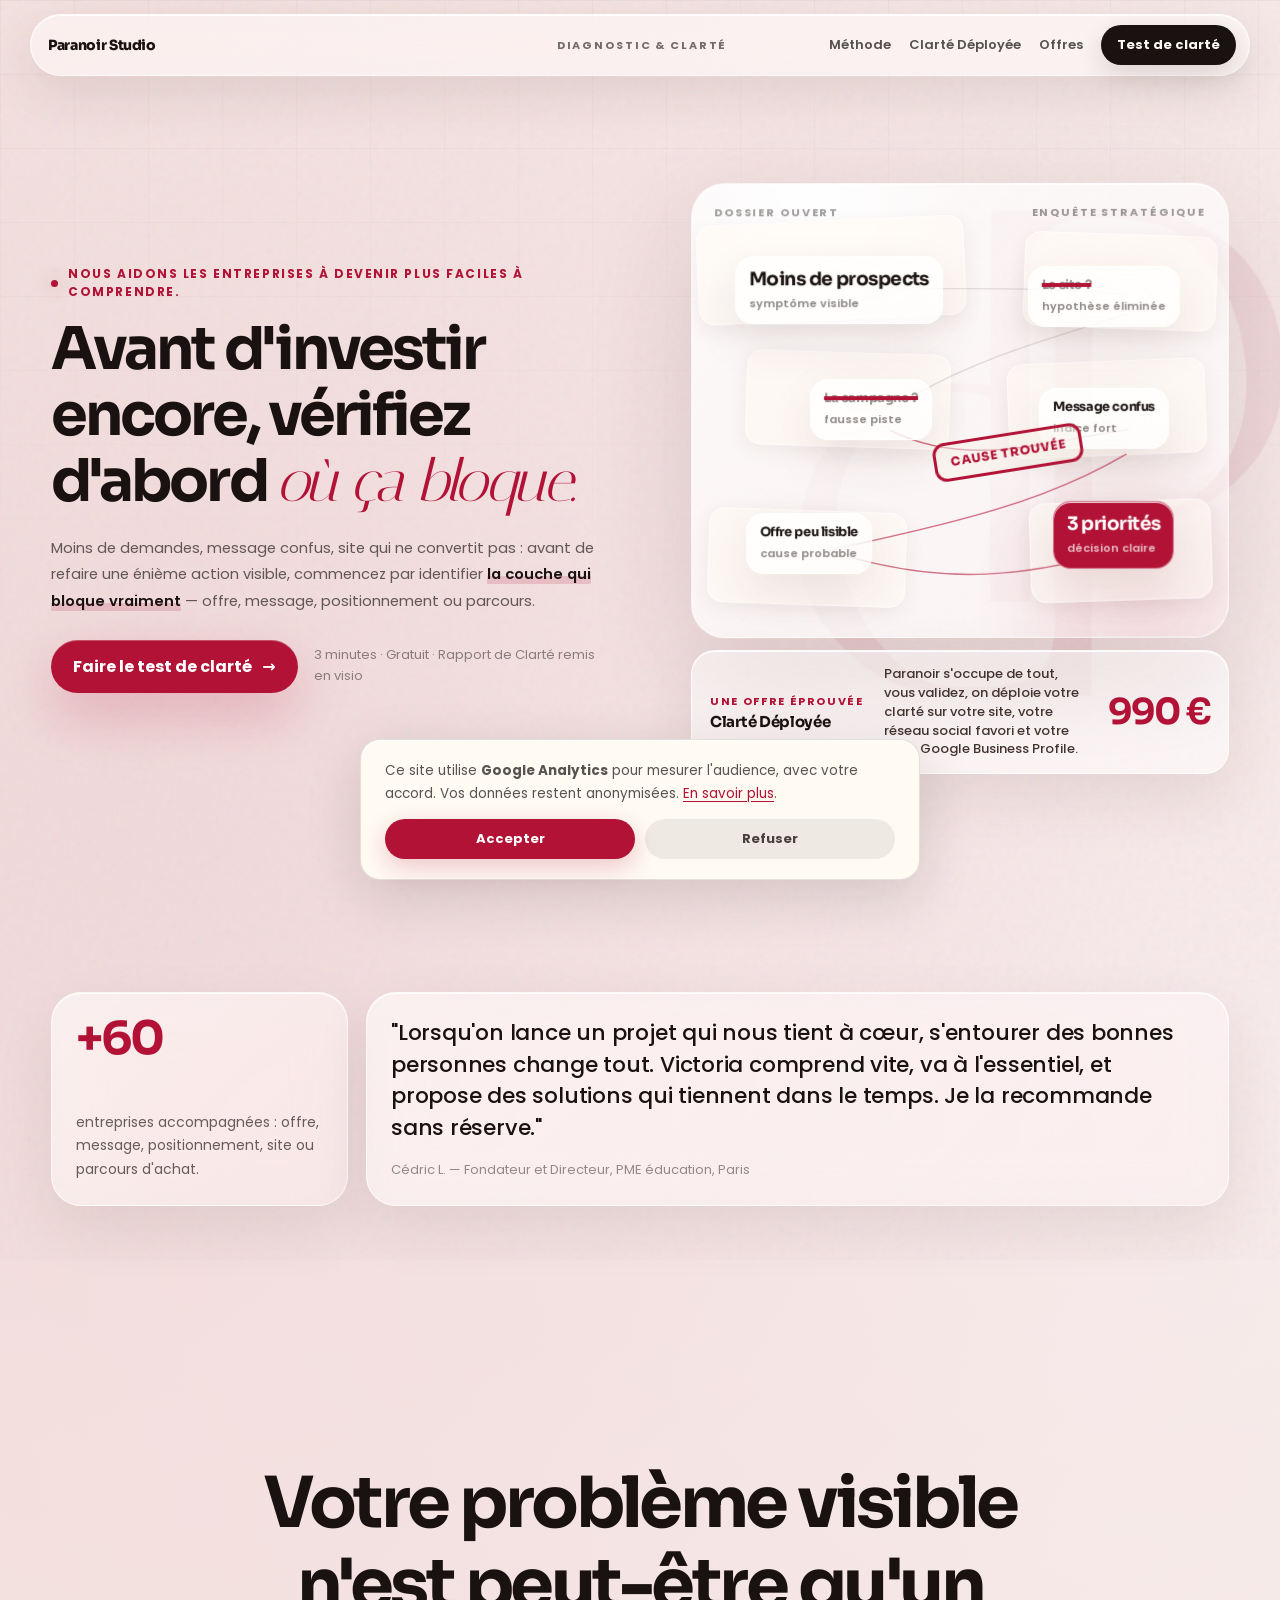
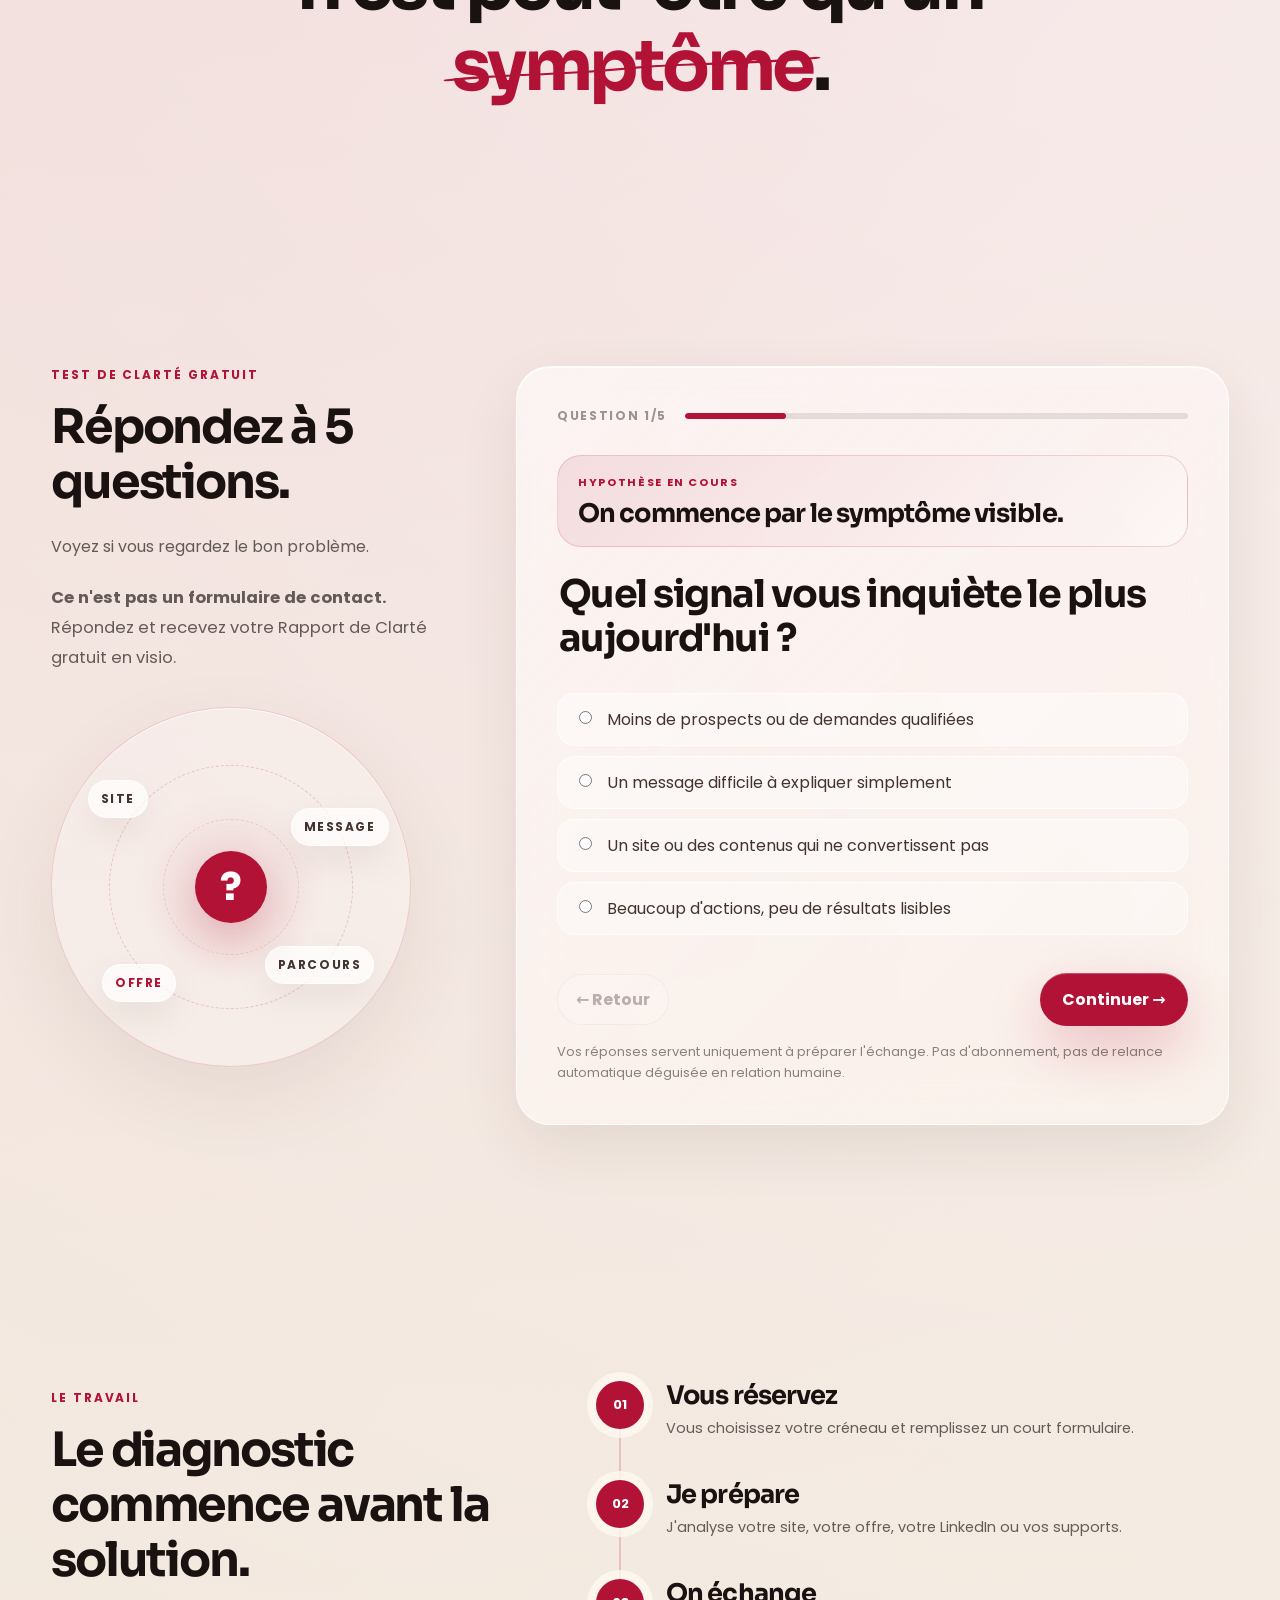
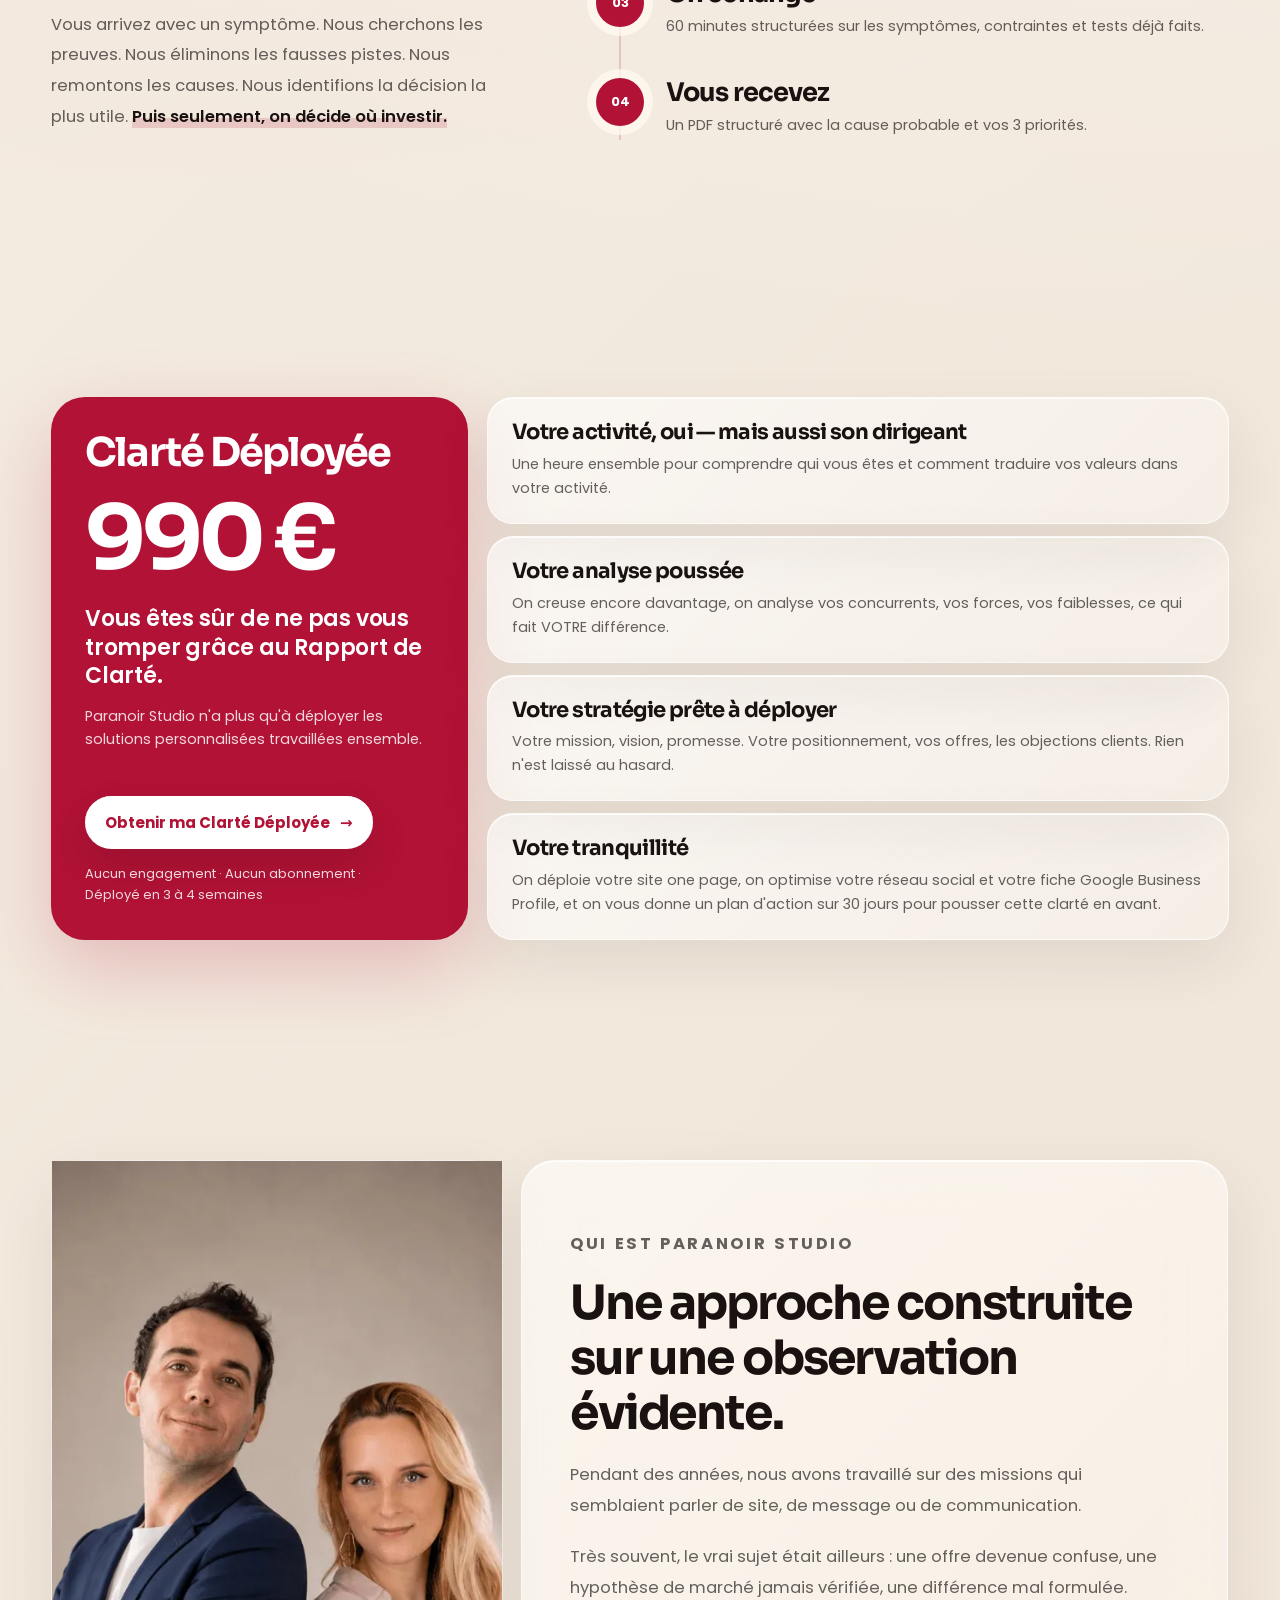
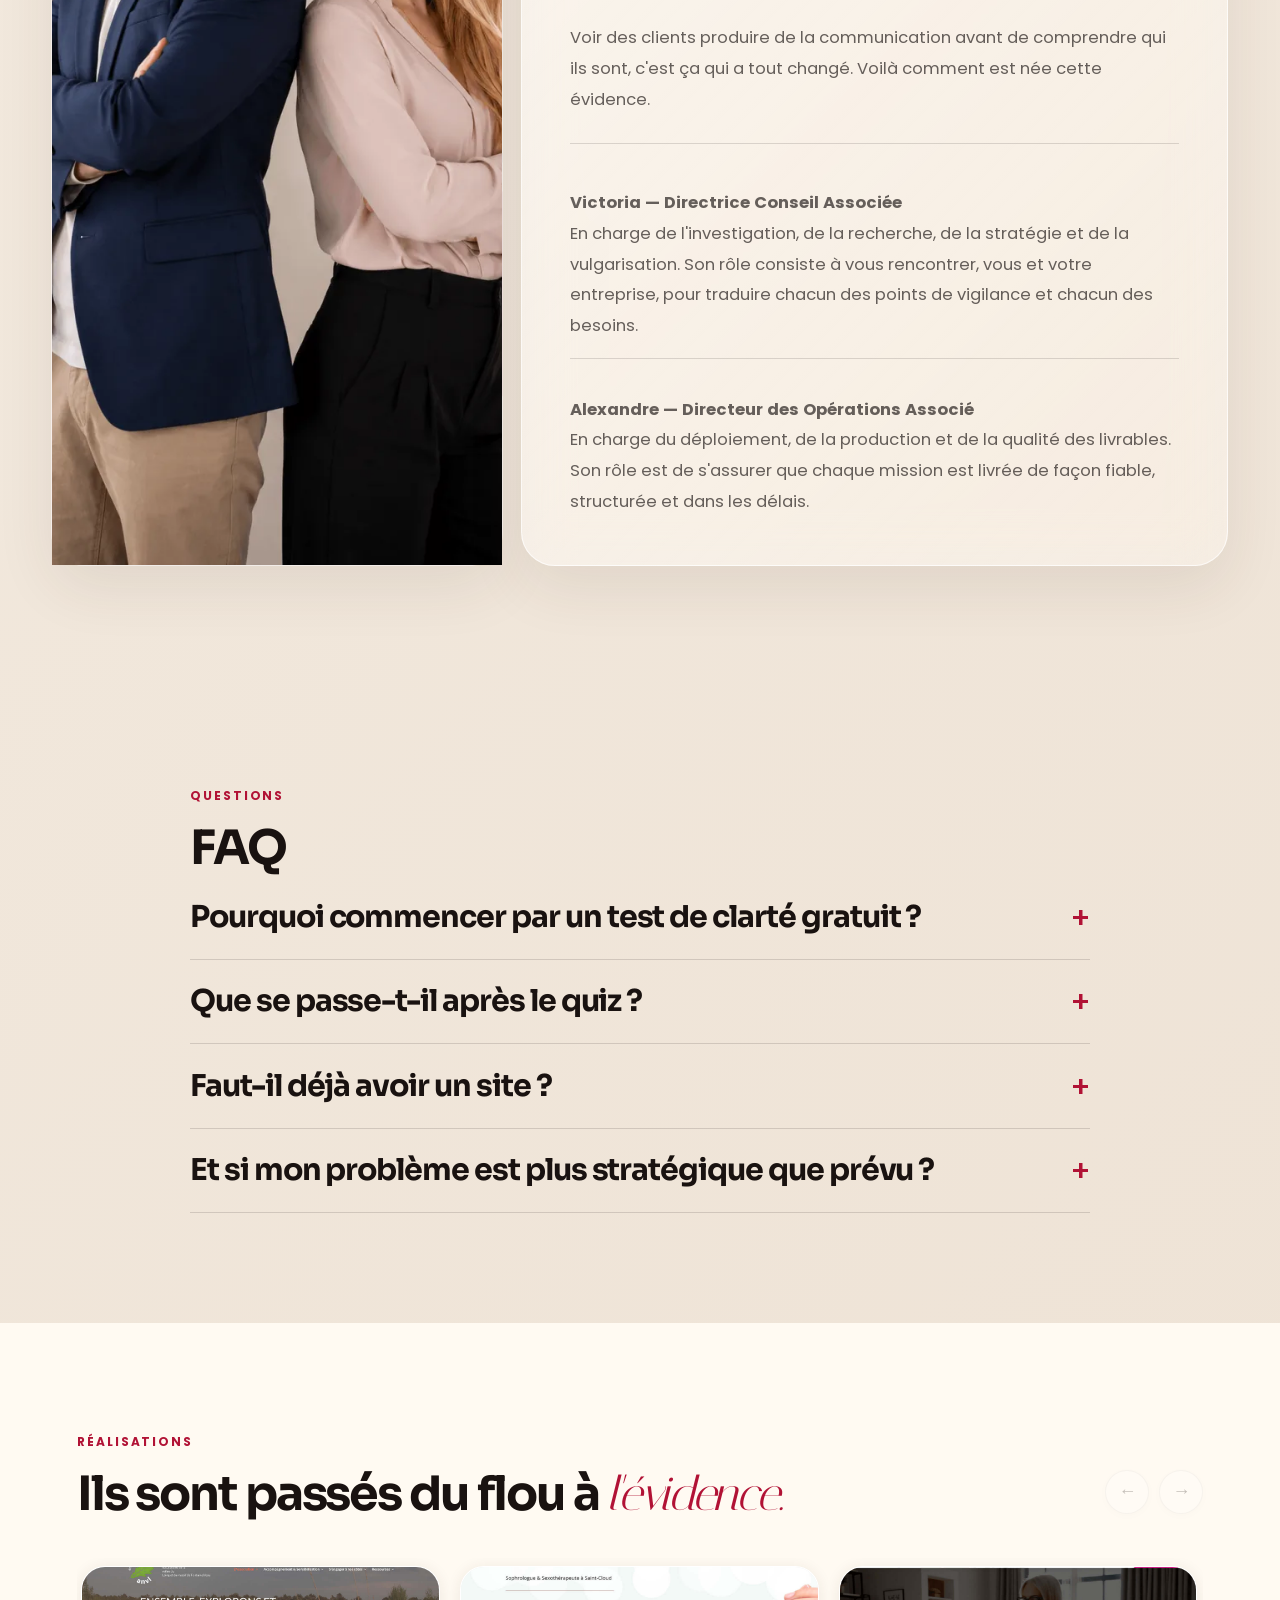
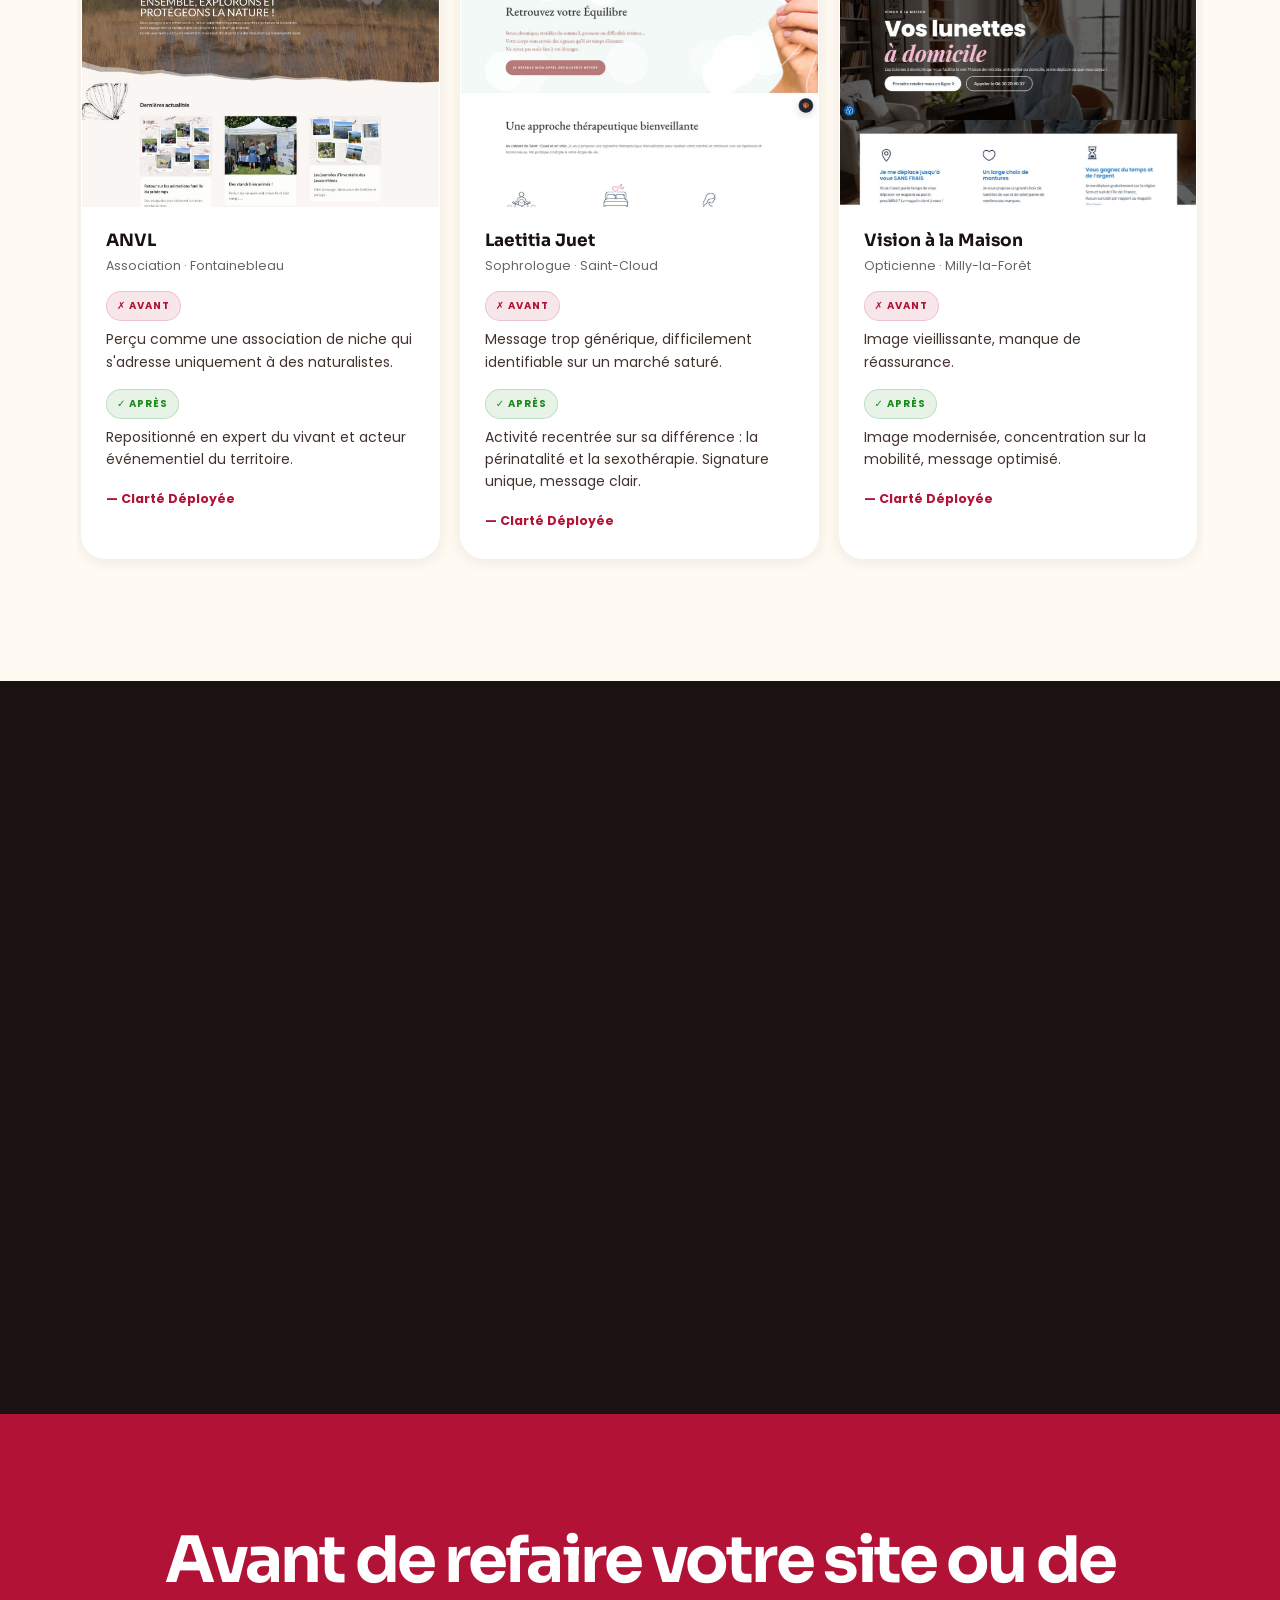
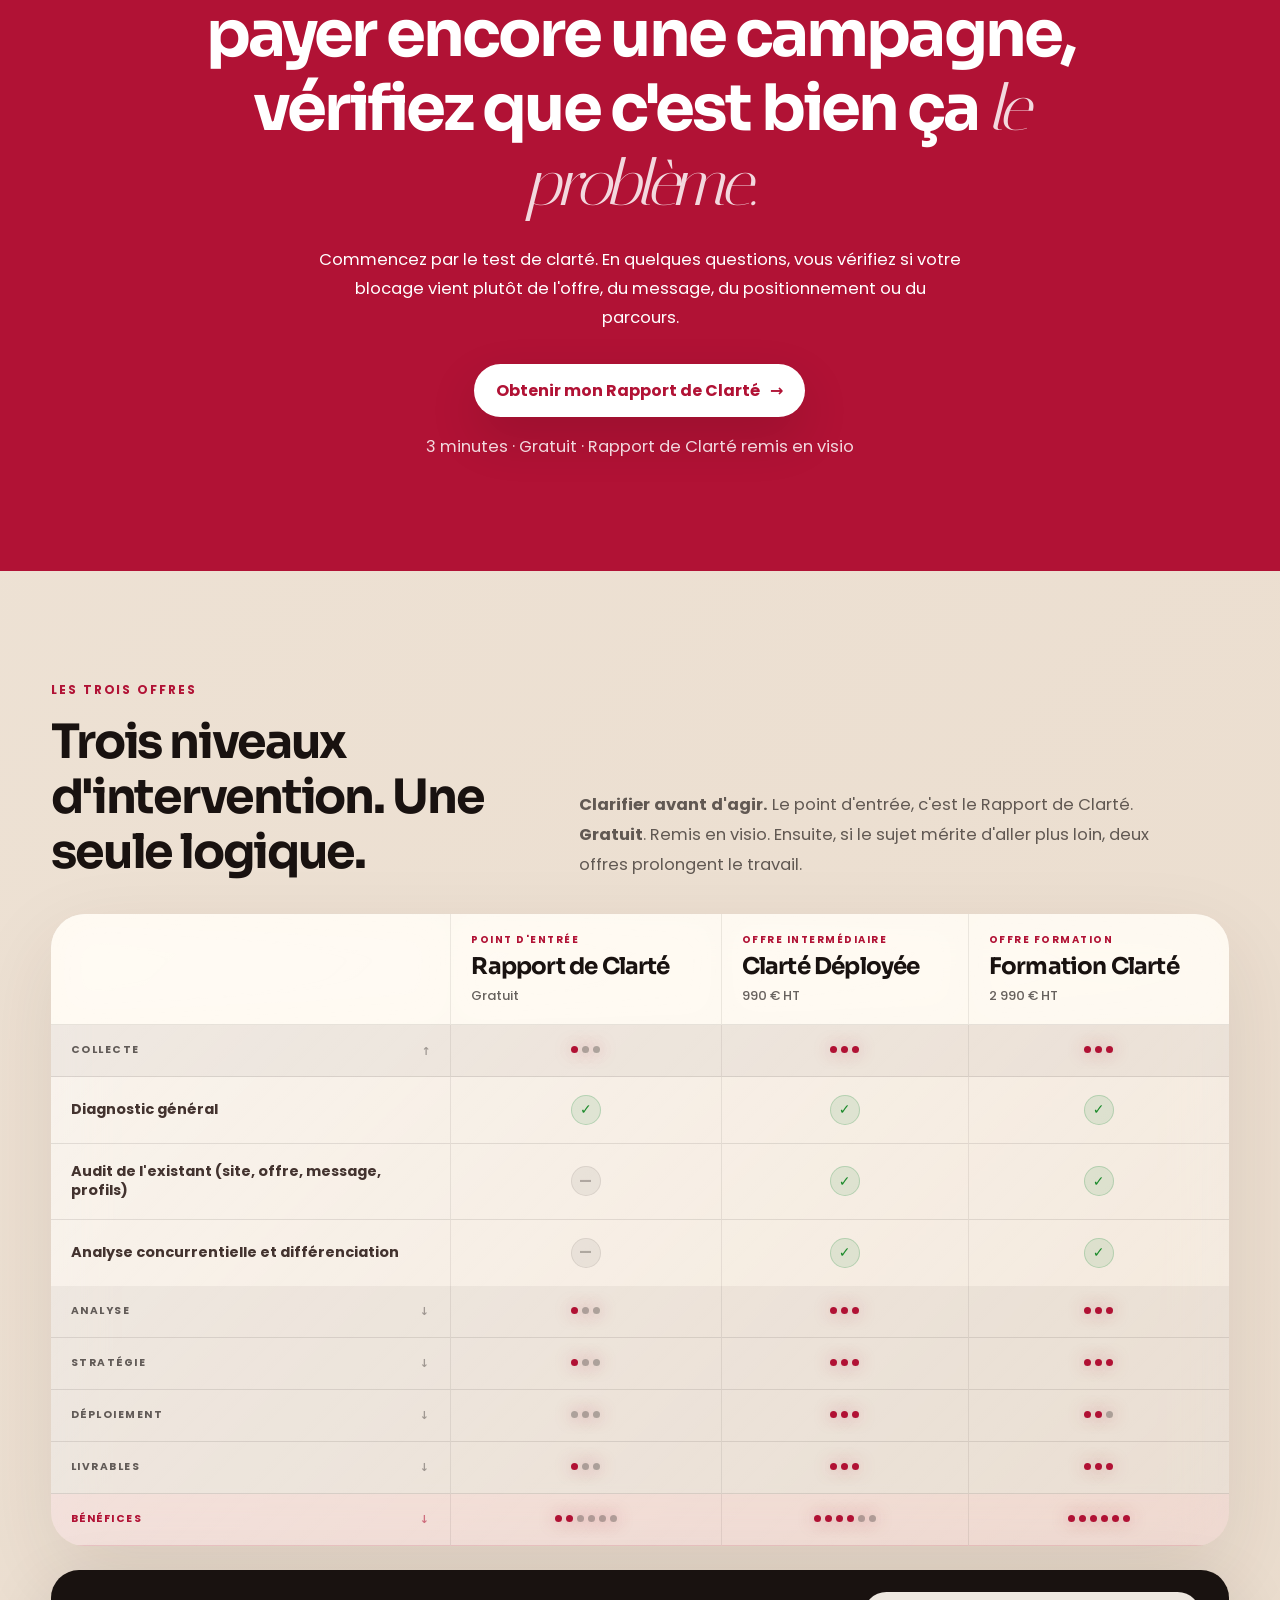
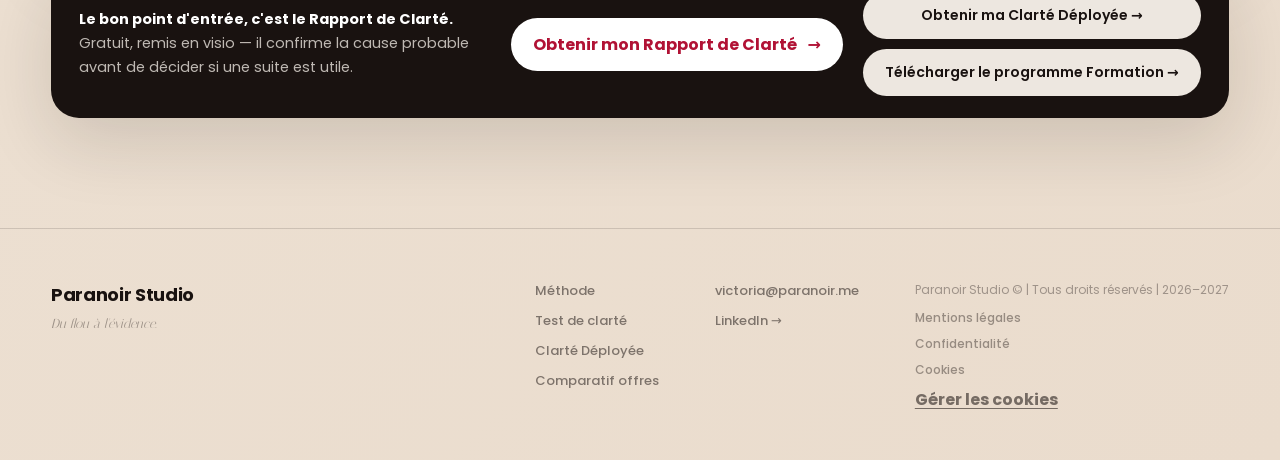
==== commit 51bada2c: "review-text: remettre font-style italic" ====
--- a/index.html
+++ b/index.html
@@ -34,7 +34,7 @@
 <link rel="preload" href="/assets/fonts/sora-latin.woff2" as="font" type="font/woff2" crossorigin/>
 <link rel="preload" href="/assets/fonts/poppins-400.woff2" as="font" type="font/woff2" crossorigin/>
 <link rel="preload" href="/assets/fonts/poppins-700.woff2" as="font" type="font/woff2" crossorigin/>
-<link rel="stylesheet" href="/assets/css/site.min.css?v=8"/>
+<link rel="stylesheet" href="/assets/css/site.min.css?v=9"/>
 <script type="application/ld+json">
 [
   {
--- a/assets/css/site.min.css
+++ b/assets/css/site.min.css
@@ -1 +1 @@
-@font-face{font-family:Italiana;font-style:normal;font-weight:400;font-display:swap;src:url('../fonts/italiana-400.woff2') format('woff2')}@font-face{font-family:Poppins;font-style:normal;font-weight:400;font-display:swap;src:url('../fonts/poppins-400.woff2') format('woff2')}@font-face{font-family:Poppins;font-style:normal;font-weight:500;font-display:swap;src:url('../fonts/poppins-500.woff2') format('woff2')}@font-face{font-family:Poppins;font-style:normal;font-weight:600;font-display:swap;src:url('../fonts/poppins-600.woff2') format('woff2')}@font-face{font-family:Poppins;font-style:normal;font-weight:700;font-display:swap;src:url('../fonts/poppins-700.woff2') format('woff2')}@font-face{font-family:Sora;font-style:normal;font-weight:500 800;font-display:swap;src:url('../fonts/sora-latin.woff2') format('woff2')}:root{--paper:#f7f1e8;--paper2:#eadccd;--cream:#fffaf2;--ink:#191210;--ink2:#43332f;--muted:rgba(25,18,16,.66);--faint:rgba(25,18,16,.43);--line:rgba(25,18,16,.14);--carmine:#b11235;--carmine2:#df2d55;--rose:#f7c0cc;--glass:rgba(255,255,255,.52);--carmine-8:rgba(177,18,53,.08);--carmine-13:rgba(177,18,53,.13);--carmine-18:rgba(177,18,53,.18);--carmine-22:rgba(177,18,53,.22);--ink-6:rgba(25,18,16,.06);--ink-8:rgba(25,18,16,.08);--ink-10:rgba(25,18,16,.10);--ink-12:rgba(25,18,16,.12);--ink-48:rgba(25,18,16,.48);--white-50:rgba(255,255,255,.50);--white-65:rgba(255,255,255,.65);--white-80:rgba(255,255,255,.80);--sp-1:8px;--sp-2:16px;--sp-3:24px;--sp-4:32px;--sp-5:40px;--sp-6:48px;--sp-8:64px;--sp-10:80px;--sp-12:96px;--max:1220px;--gutter:clamp(20px,4vw,56px);--title:"Sora",system-ui,sans-serif;--body:"Poppins",system-ui,sans-serif;--highlight:"Italiana",Georgia,"Times New Roman",serif}*{box-sizing:border-box}html{scroll-behavior:auto}.skip-link{position:absolute;left:-9999px;top:auto;width:1px;height:1px;overflow:hidden}.skip-link:focus{position:fixed;top:12px;left:16px;width:auto;height:auto;padding:10px 20px;overflow:visible;background:var(--carmine);color:#fff;border-radius:8px;font-weight:700;font-size:14px;z-index:9999;outline:0}body{margin:0;font-family:var(--body);color:var(--ink);background:radial-gradient(circle at 12% 8%,rgba(177,18,53,.13),transparent 28%),radial-gradient(circle at 92% 10%,rgba(255,255,255,.85),transparent 28%),linear-gradient(135deg,var(--paper),var(--paper2));overflow-x:hidden}body::before{content:"";position:fixed;inset:0;pointer-events:none;z-index:0;background-image:linear-gradient(rgba(25,18,16,.032) 1px,transparent 1px),linear-gradient(90deg,rgba(25,18,16,.025) 1px,transparent 1px);background-size:74px 74px;mask-image:linear-gradient(to bottom,black 0%,transparent 76%)}body::after{content:"";position:fixed;inset:-40%;pointer-events:none;z-index:0;opacity:.055;will-change:transform;background-image:url("data:image/svg+xml,%3Csvg viewBox='0 0 260 260' xmlns='http://www.w3.org/2000/svg'%3E%3Cfilter id='n'%3E%3CfeTurbulence type='fractalNoise' baseFrequency='.9' numOctaves='3' stitchTiles='stitch'/%3E%3C/filter%3E%3Crect width='100%25' height='100%25' filter='url(%23n)'/%3E%3C/svg%3E");animation:grain 9s steps(10) infinite}a{color:inherit;text-decoration:none}h1,h2,p{margin:0}.page{position:relative;z-index:1}.nav{position:fixed;z-index:30;top:14px;left:50%;transform:translateX(-50%);width:min(calc(100% - 28px),var(--max));display:grid;grid-template-columns:1fr auto 1fr;align-items:center;gap:18px;padding:10px 13px 10px 17px;border:1px solid rgba(255,255,255,.68);border-radius:999px;background:rgba(255,255,255,.5);backdrop-filter:blur(26px) saturate(1.35);box-shadow:inset 0 1px 0 rgba(255,255,255,.86),0 18px 50px rgba(71,43,31,.1)}.brand{font-family:var(--title);font-weight:800;font-size:14px;letter-spacing:-.025em}.nav-mid{font-size:11px;text-transform:uppercase;letter-spacing:.17em;color:rgba(25,18,16,.6);font-weight:700}.nav-right{display:flex;justify-content:flex-end;align-items:center;gap:18px}.nav-link{font-size:13px;font-weight:600;color:rgba(25,18,16,.72);transition:color .15s}.nav-link:hover{color:var(--carmine)}.nav-cta{background:var(--ink);color:var(--cream);padding:10px 16px;border-radius:999px;font-size:13px;font-weight:700;box-shadow:0 10px 28px rgba(25,18,16,.14);transition:transform .22s ease,box-shadow .22s ease}.nav-cta:hover{transform:translateY(-3px);box-shadow:0 28px 64px rgba(25,18,16,.26),inset 0 1px 0 rgba(255,255,255,.12)}section{width:min(calc(100% - 2*var(--gutter)),var(--max));margin:0 auto;position:relative}.hero{min-height:calc(100svh - 18px);padding:calc(76px + 24px) 0 24px;align-content:center;display:grid;grid-template-columns:minmax(0,.92fr) minmax(390px,.86fr);gap:clamp(30px,5vw,68px);align-items:center}.eyebrow{display:flex;align-items:center;gap:10px;margin-bottom:16px;color:var(--carmine);text-transform:uppercase;letter-spacing:.13em;font-size:12px;font-weight:700}.dot{width:7px;height:7px;border-radius:999px;background:var(--carmine);box-shadow:0 0 18px rgba(177,18,53,.45)}h1{max-width:760px;font-family:var(--title);font-size:clamp(34px,4.6vw,60px);line-height:1.12;letter-spacing:-.05em;font-weight:700}.highlight{font-family:var(--highlight);font-weight:400;font-style:italic;color:var(--carmine);letter-spacing:-.045em}.sub{margin-top:20px;max-width:680px;color:var(--muted);font-size:clamp(14.5px,1.15vw,16.5px);line-height:1.78}.marker{color:var(--ink);font-weight:600;background:linear-gradient(transparent 58%,rgba(177,18,53,.16) 58%)}.hero-actions{display:flex;align-items:center;gap:16px;flex-wrap:wrap;margin-top:26px}.cta{display:inline-flex;align-items:center;justify-content:center;gap:10px;min-height:52px;padding:14px 22px;border-radius:999px;background:var(--carmine);color:#fff;font-weight:700;box-shadow:0 22px 54px rgba(177,18,53,.22),inset 0 1px 0 rgba(255,255,255,.26);transition:transform .22s ease,box-shadow .22s ease}.cta:hover{transform:translateY(-3px);box-shadow:0 28px 72px rgba(177,18,53,.31),inset 0 1px 0 rgba(255,255,255,.32)}.micro{max-width:300px;color:rgba(25,18,16,.48);font-size:13px;line-height:1.6}.case-board{position:relative;min-height:455px;border:1px solid rgba(255,255,255,.72);border-radius:34px;background:linear-gradient(135deg,rgba(255,255,255,.64),rgba(255,255,255,.3)),rgba(255,255,255,.4);backdrop-filter:blur(32px) saturate(1.38);box-shadow:inset 0 1px 0 rgba(255,255,255,.88),0 36px 104px rgba(76,45,32,.14);overflow:hidden;transform:rotateX(1.5deg) rotateY(-2.4deg);transform-style:preserve-3d;will-change:transform}.case-board::before{content:"";position:absolute;inset:0;background:radial-gradient(circle at 22% 4%,rgba(255,255,255,.88),transparent 27%),radial-gradient(circle at 84% 90%,rgba(177,18,53,.13),transparent 28%);pointer-events:none}.case-board::after{content:"";position:absolute;inset:0;background:linear-gradient(115deg,transparent 8%,rgba(255,255,255,.42) 36%,transparent 52%);transform:translateX(-80%);animation:sheen 7.5s ease-in-out infinite;pointer-events:none}.board-top{position:absolute;top:20px;left:22px;right:22px;z-index:4;display:flex;justify-content:space-between;gap:18px;color:rgba(25,18,16,.42);text-transform:uppercase;letter-spacing:.17em;font-size:11px;font-weight:700}.paper-layer{position:absolute;border-radius:16px;background:rgba(255,250,242,.52);border:1px solid rgba(255,255,255,.62);box-shadow:0 6px 20px rgba(74,43,31,.07);transform:rotate(var(--r));z-index:1}.paper-a{width:50%;height:22%;left:1%;top:8%;--r:-2.5deg}.paper-b{width:36%;height:21%;right:2%;top:11%;--r:2deg}.paper-c{width:38%;height:21%;left:10%;top:37%;--r:1.8deg}.paper-d{width:37%;height:21%;right:4%;top:39%;--r:-2.2deg}.paper-e{width:37%;height:21%;left:3%;bottom:7%;--r:2deg}.paper-f{width:34%;height:22%;right:3%;bottom:8%;--r:-1.8deg}.thread-svg{position:absolute;inset:0;width:100%;height:100%;z-index:2;pointer-events:none}.thread{fill:none;stroke:var(--carmine);stroke-width:2.2;stroke-linecap:round;stroke-dasharray:720;stroke-dashoffset:720;opacity:.58;animation:draw .65s ease forwards}.thread.soft{stroke:rgba(25,18,16,.20)}.thread-svg path:first-child{animation-delay:.3s}.thread-svg path:nth-child(2){animation-delay:1.05s}.thread-svg path:nth-child(3){animation-delay:1.8s}.thread-svg path:nth-child(4){animation-delay:2.55s}.thread-svg path:nth-child(5){animation-delay:3.3s}.evidence{position:absolute;z-index:3;padding:11px 13px;border:1px solid rgba(255,255,255,.78);border-radius:18px;background:rgba(255,255,255,.66);backdrop-filter:blur(18px);box-shadow:inset 0 1px 0 rgba(255,255,255,.9),0 18px 46px rgba(74,43,31,.1);animation:float 5.5s ease-in-out infinite}.evidence strong{display:block;font-family:var(--title);font-size:clamp(12px,1vw,14.5px);line-height:1.18;letter-spacing:-.03em;font-weight:700;white-space:nowrap}.evidence span{display:block;margin-top:5px;color:rgba(25,18,16,.5);font-size:11px;font-weight:600}.evidence.big strong{font-size:clamp(15px,1.45vw,20px)}.evidence.false strong{color:rgba(25,18,16,.46);text-decoration:line-through;text-decoration-color:var(--carmine);text-decoration-thickness:4px}.evidence.result{background:var(--carmine);color:#fff;border-color:rgba(255,255,255,.42)}.evidence.result span{color:rgba(255,255,255,.72)}.ev1{left:8%;top:16%;animation-delay:0s}.ev2{right:9%;top:18%;animation-delay:.42s}.ev3{left:22%;top:43%;animation-delay:.78s}.ev4{right:11%;top:45%;animation-delay:.18s}.ev5{left:10%;bottom:14%;animation-delay:.62s}.ev6{right:10%;bottom:15%;animation-delay:.36s}.stamp{position:absolute;z-index:4;left:45%;top:55%;transform:rotate(-9deg) scale(1.22);border:3px solid var(--carmine);color:var(--carmine);padding:9px 14px;border-radius:12px;background:rgba(247,241,232,.5);font-family:var(--title);font-size:12px;font-weight:800;letter-spacing:.08em;text-transform:uppercase;opacity:0;animation:stamp .58s cubic-bezier(.15,1.6,.25,1) forwards 3.9s}.hero-offer{margin-top:12px;display:grid;grid-template-columns:auto 1fr auto;align-items:center;gap:20px;padding:14px 18px;border-radius:24px;border:1px solid rgba(255,255,255,.72);background:rgba(255,255,255,.55);backdrop-filter:blur(26px) saturate(1.3);box-shadow:inset 0 1px 0 rgba(255,255,255,.88),0 22px 60px rgba(76,45,32,.1)}.hero-offer small{display:block;color:var(--carmine);text-transform:uppercase;letter-spacing:.15em;font-size:11px;font-weight:700;margin-bottom:4px}.offer-name{font-family:var(--title);font-size:15px;line-height:1.1;letter-spacing:-.02em;font-weight:700}.offer-text{color:var(--ink2);font-size:13px;line-height:1.45;font-weight:500}.offer-price{font-family:var(--title);font-size:36px;line-height:.9;letter-spacing:-.05em;font-weight:700;white-space:nowrap;color:var(--carmine)}.proof{padding:clamp(72px,9vw,110px) 0;display:grid;grid-template-columns:.78fr 1.44fr .78fr;gap:18px}.liquid{border:1px solid rgba(255,255,255,.68);background:linear-gradient(135deg,rgba(255,255,255,.58),rgba(255,255,255,.31));backdrop-filter:blur(24px) saturate(1.35);box-shadow:inset 0 1px 0 rgba(255,255,255,.86),0 22px 58px rgba(72,43,31,.09)}.proof-item{border-radius:30px;padding:24px;min-height:176px;display:flex;flex-direction:column;justify-content:space-between}.stat{font-family:var(--title);font-size:46px;line-height:.95;letter-spacing:-.05em;color:var(--carmine);font-weight:700}.proof-item p{color:var(--muted);line-height:1.65;font-size:14px}.quote{font-family:var(--body);font-size:clamp(18px,1.7vw,24px)!important;font-weight:500;line-height:1.45!important;letter-spacing:-.01em;color:var(--ink)!important}.byline{font-family:var(--body);font-size:13px!important;color:rgba(25,18,16,.46)!important;margin-top:16px}.statement{min-height:60svh;display:grid;place-items:center;text-align:center;padding:clamp(72px,9vw,110px) clamp(20px,6vw,80px)}.statement h2{max-width:920px;font-family:var(--title);font-size:clamp(34px,5.5vw,76px);line-height:1.16;letter-spacing:-.05em;font-weight:700}.statement .highlight{position:relative;display:inline-block}.statement .highlight::after{content:"";position:absolute;left:-3%;right:-3%;top:57%;height:.1em;background:var(--carmine);transform:scaleX(0);transform-origin:left;animation:strike linear both;animation-timeline:view();animation-range:entry 8% cover 45%}.chapter{padding:76px 0}.split{display:grid;grid-template-columns:.78fr 1.22fr;gap:clamp(38px,7vw,98px);align-items:start}.kicker{margin-bottom:16px;color:var(--carmine);font-size:12px;text-transform:uppercase;letter-spacing:.16em;font-weight:700}h2{font-family:var(--title);font-size:clamp(29px,3.7vw,52px);line-height:1.16;letter-spacing:-.045em;font-weight:700}.lede{margin-top:22px;max-width:610px;color:var(--muted);font-size:16.5px;line-height:1.82}.symptoms{display:grid;border-top:1px solid var(--line)}.symptom{display:grid;grid-template-columns:1fr auto;gap:24px;align-items:baseline;padding:22px 0;border-bottom:1px solid var(--line)}.symptom strong{font-family:var(--title);font-size:clamp(19px,2vw,29px);line-height:1.18;letter-spacing:-.035em;font-weight:600}.symptom span{color:var(--carmine);text-transform:uppercase;letter-spacing:.13em;font-size:11px;font-weight:700}.risk{margin-top:28px;padding-left:20px;border-left:4px solid var(--carmine);font-family:var(--highlight);color:var(--carmine);font-size:clamp(25px,3vw,40px);line-height:1.08;letter-spacing:-.04em}.method{padding:clamp(72px,9vw,110px) 0;display:grid;grid-template-columns:.85fr 1.15fr;gap:clamp(38px,6vw,86px);align-items:center}.method p:not(.kicker){margin-top:22px;color:var(--muted);font-size:16.5px;line-height:1.86;max-width:580px}.timeline{position:relative;padding:18px 0}.timeline::before{content:"";position:absolute;left:23px;top:38px;bottom:38px;width:2px;background:rgba(177,18,53,.18)}.timeline::after{content:"";position:absolute;left:23px;top:38px;height:calc(100% - 76px);width:2px;background:var(--carmine);transform-origin:top;transform:scaleY(0);animation:progress linear both;animation-timeline:view();animation-range:entry 12% cover 74%}.step{position:relative;display:grid;grid-template-columns:48px 1fr;gap:22px;align-items:start;padding:18px 0 22px;opacity:.36;transform:translateX(-10px);animation:stepFade linear both;animation-timeline:view();animation-range:entry 0% cover 40%}.num{position:relative;z-index:2;width:48px;height:48px;display:grid;place-items:center;border-radius:999px;background:var(--carmine);color:#fff;font-weight:700;font-size:13px;box-shadow:0 0 0 9px rgba(255,250,242,.74)}.step strong{display:block;font-family:var(--title);font-size:clamp(19px,2vw,28px);line-height:1.12;letter-spacing:-.035em;font-weight:700}.step span{display:block;margin-top:7px;color:var(--muted);font-size:14.5px;line-height:1.62;max-width:540px}.offer{padding:clamp(72px,9vw,110px) 0}.offer-layout{display:grid;grid-template-columns:.72fr 1.28fr;gap:18px;align-items:stretch}.price-panel{border-radius:34px;background:var(--carmine);color:#fff;padding:34px;min-height:430px;display:flex;flex-direction:column;justify-content:space-between;box-shadow:0 28px 74px rgba(177,18,53,.22)}.price-panel h2{color:#fff;font-size:clamp(29px,3.1vw,43px);line-height:1.14}.price{margin-top:24px;font-family:var(--title);font-size:clamp(64px,7vw,100px);line-height:.88;letter-spacing:-.06em;font-weight:700;white-space:nowrap}.price-line{margin-top:26px;color:#fff;font-family:var(--body);font-weight:600;font-size:clamp(17px,1.8vw,22px);line-height:1.3;letter-spacing:-.01em}.price-note{margin-top:14px;color:rgba(255,255,255,.84);font-size:14.5px;line-height:1.6}.price-panel .cta{margin-top:28px;background:#fff;color:var(--carmine);box-shadow:0 18px 42px rgba(0,0,0,.12),inset 0 1px 0 rgba(255,255,255,.8);font-size:15px;padding:15px 20px}.price-panel .micro{color:rgba(255,255,255,.84);margin-top:15px}.offer-list{display:grid;gap:12px}.detail{border-radius:26px;padding:22px 24px}.detail strong{display:block;font-family:var(--title);font-size:clamp(18px,1.65vw,24px);line-height:1.18;letter-spacing:-.03em}.detail span{display:block;margin-top:8px;color:var(--muted);font-size:14.5px;line-height:1.65}.about{padding:clamp(72px,9vw,110px) 0;display:grid;grid-template-columns:.78fr 1.22fr;gap:18px}.photo{min-height:430px;border-radius:34px;background:linear-gradient(130deg,rgba(25,18,16,.12),rgba(177,18,53,.1)),url("data:image/svg+xml,%3Csvg width='900' height='1000' viewBox='0 0 900 1000' xmlns='http://www.w3.org/2000/svg'%3E%3Crect width='900' height='1000' fill='%23eadccd'/%3E%3Cpath d='M120 180h520v46H120zM120 260h390v24H120zM120 312h470v24H120zM120 364h330v24H120zM120 590h650v9H120zM170 630h260v20H170zM170 680h360v20H170zM170 730h300v20H170z' fill='%23191210' opacity='.14'/%3E%3Ccircle cx='650' cy='730' r='105' fill='%23b11235' opacity='.20'/%3E%3C/svg%3E");background-size:cover;background-position:center}.about-copy{border-radius:34px;padding:clamp(28px,4vw,48px)}.about-copy p{margin-top:20px;color:var(--muted);font-size:16.5px;line-height:1.86}.faq{max-width:900px;padding:clamp(72px,9vw,110px) 0}details{padding:24px 0;border-bottom:1px solid var(--line)}summary{list-style:none;cursor:pointer;display:flex;justify-content:space-between;gap:24px;font-family:var(--title);font-size:clamp(20px,2.35vw,31px);line-height:1.18;letter-spacing:-.035em;font-weight:700}summary::after{content:"+";color:var(--carmine);font-family:var(--body);font-weight:500}details[open] summary::after{content:"–"}details p{margin-top:15px;max-width:740px;color:var(--muted);line-height:1.76;font-size:15.5px}.final{width:100%;max-width:none;background:var(--carmine);color:#fff;text-align:center;padding:clamp(72px,9vw,110px) var(--gutter)}.final-inner{max-width:960px;margin:0 auto}.final h2{color:#fff;font-size:clamp(35px,5vw,70px)}.final .highlight{color:rgba(255,255,255,.84)}.final p{max-width:650px;margin:24px auto 0;color:#fff;line-height:1.76;font-size:16.5px}.final .cta{margin-top:32px;background:#fff;color:var(--carmine);box-shadow:0 20px 50px rgba(0,0,0,.13)}.final .micro{margin:15px auto 0;color:rgba(255,255,255,.84)}.site-footer{border-top:1px solid var(--line);padding:52px 0 48px}.site-footer .footer-inner{width:min(calc(100% - 2*var(--gutter)),var(--max));margin:0 auto;display:grid;grid-template-columns:1fr auto auto auto;gap:56px;align-items:start}.footer-logo{display:block;font-family:var(--display);font-size:18px;font-weight:800;color:var(--ink);letter-spacing:-.02em}.footer-tagline{margin-top:8px;font-size:13px;font-style:italic;font-family:var(--highlight);color:rgba(25,18,16,.38)}.footer-contact,.footer-nav{display:flex;flex-direction:column;gap:10px}.footer-contact a,.footer-nav a{font-size:13px;font-weight:500;color:rgba(25,18,16,.52);transition:color .15s}.footer-contact a:hover,.footer-nav a:hover{color:var(--carmine)}.footer-legal-col{display:flex;flex-direction:column;gap:10px}.footer-copy{font-size:12px;color:rgba(25,18,16,.36);white-space:nowrap}.site-footer-links{display:flex;flex-direction:column;gap:8px}.site-footer-links a{font-size:12px;font-weight:500;color:rgba(25,18,16,.4);transition:color .15s}.site-footer-links a:hover{color:var(--carmine)}.footer-cookie-btn{background:0 0;border:none;cursor:pointer;font-size:12px;font-family:inherit;font-weight:500;color:rgba(25,18,16,.4);padding:0;text-align:left;transition:color .15s}.footer-cookie-btn:hover{color:var(--carmine)}@media(max-width:960px){.site-footer .footer-inner{grid-template-columns:1fr 1fr;gap:36px}}@media(max-width:580px){.site-footer .footer-inner{grid-template-columns:1fr;gap:28px}}.reveal{opacity:0;transform:translateY(24px);transition:opacity .7s ease,transform .7s ease;will-change:opacity,transform}.visible{opacity:1;transform:translateY(0)}.hero-bg{position:fixed;inset:0;z-index:0;pointer-events:none;overflow:hidden;contain:paint}.hero-bg img{position:absolute;width:min(580px,50vw);height:auto;top:50%;right:-4%;opacity:.08;mix-blend-mode:multiply;will-change:transform}.page{position:relative;z-index:2}.nav{z-index:40}@media(max-width:720px){.hero-bg img{opacity:.05;width:min(380px,80vw)}}@media(prefers-reduced-motion:reduce){.hero-bg{display:none}}.prequiz{padding:clamp(72px,9vw,110px) 0;display:grid;grid-template-columns:.72fr 1.28fr;gap:clamp(28px,5vw,72px);align-items:start}.prequiz-head{position:sticky;top:112px;align-self:start}.prequiz .lede{max-width:520px}.quiz{border-radius:34px;padding:clamp(24px,3.5vw,40px);min-height:520px}.quiz-progress{display:grid;grid-template-columns:auto 1fr;gap:18px;align-items:center;margin-bottom:30px;color:var(--faint);font-size:12px;text-transform:uppercase;letter-spacing:.14em;font-weight:700}.quiz-progress div{height:6px;border-radius:999px;background:rgba(25,18,16,.1);overflow:hidden}.quiz-progress i{display:block;height:100%;width:20%;border-radius:999px;background:var(--carmine);transition:width .35s ease}.quiz-step{display:none;border:0;padding:0;margin:0}.quiz-step.active{display:block;animation:quizIn .32s ease both}.quiz-step legend{display:block;margin-bottom:22px;font-family:var(--title);font-size:clamp(24px,3vw,38px);line-height:1.15;letter-spacing:-.04em;font-weight:700}.quiz-step label{display:flex;align-items:flex-start;gap:12px;margin:10px 0;padding:14px 16px;border:1px solid rgba(255,255,255,.68);border-radius:18px;background:rgba(255,255,255,.36);color:var(--ink2);line-height:1.45;cursor:pointer;transition:transform .18s ease,border-color .18s ease,background .18s ease}.quiz-step label:hover{transform:translateY(-2px);border-color:rgba(177,18,53,.32);background:rgba(255,255,255,.54)}.quiz-step input[type=checkbox],.quiz-step input[type=radio]{accent-color:var(--carmine);margin-top:3px}.quiz-fields{display:grid;gap:12px}.quiz-fields label{display:grid;gap:8px;margin:0;cursor:default}.quiz-fields label span{color:rgba(25,18,16,.66);font-size:12px;font-weight:500}.quiz-fields label span [aria-hidden]{color:var(--carmine);font-weight:700}.field-opt{color:var(--faint);font-weight:400;font-size:11px;margin-left:4px}.quiz-fields input{width:100%;min-height:50px;border:1px solid rgba(25,18,16,.13);border-radius:16px;background:rgba(255,255,255,.64);padding:0 15px;font:inherit;color:var(--ink);outline:0}.quiz-fields input:focus{border-color:rgba(177,18,53,.42);box-shadow:0 0 0 4px rgba(177,18,53,.1)}.quiz-note,.quiz-privacy{margin-top:16px;color:rgba(25,18,16,.5);font-size:13px;line-height:1.6}.quiz-result{display:none;margin-top:22px;padding:18px;border-radius:20px;background:rgba(177,18,53,.08);color:var(--ink2);line-height:1.62}.quiz-result.active{display:block}.quiz-actions{display:flex;justify-content:space-between;align-items:center;gap:14px;flex-wrap:wrap;margin-top:28px}.quiz-back{min-height:48px;padding:12px 18px;border:1px solid rgba(25,18,16,.12);border-radius:999px;background:rgba(255,255,255,.42);color:var(--ink2);font:inherit;font-weight:700;cursor:pointer}.quiz-next,.quiz-submit{border:0;cursor:pointer;font:inherit;font-weight:700}.quiz-submit{display:none}.quiz-back[disabled]{opacity:.35;cursor:not-allowed}.quiz-error{outline:2px solid rgba(177,18,53,.28);outline-offset:6px;border-radius:22px}@keyframes quizIn{from{opacity:0;transform:translateY(12px)}to{opacity:1;transform:translateY(0)}}.quiz-orbit{position:relative;width:min(360px,100%);aspect-ratio:1;margin-top:34px;border-radius:999px;border:1px solid rgba(177,18,53,.16);background:radial-gradient(circle at center,rgba(177,18,53,.1),transparent 38%),rgba(255,255,255,.26);box-shadow:inset 0 1px 0 rgba(255,255,255,.8),0 28px 80px rgba(72,43,31,.08);overflow:hidden}.quiz-orbit::after,.quiz-orbit::before{content:"";position:absolute;inset:16%;border-radius:999px;border:1px dashed rgba(177,18,53,.2);animation:orbitSpin 18s linear infinite}.quiz-orbit::after{inset:31%;animation-duration:11s;animation-direction:reverse;opacity:.7}.orbit-center{position:absolute;left:50%;top:50%;transform:translate(-50%,-50%);width:72px;height:72px;display:grid;place-items:center;border-radius:999px;background:var(--carmine);color:#fff;font-family:var(--title);font-size:38px;font-weight:800;box-shadow:0 18px 48px rgba(177,18,53,.25)}.orbit-pill{position:absolute;padding:9px 12px;border-radius:999px;background:rgba(255,255,255,.64);border:1px solid rgba(255,255,255,.72);backdrop-filter:blur(14px);color:var(--ink2);font-size:12px;text-transform:uppercase;letter-spacing:.13em;font-weight:700;box-shadow:0 14px 34px rgba(72,43,31,.08);animation:orbitFloat 5s ease-in-out infinite}.orbit-pill.p1{left:10%;top:20%;animation-delay:.1s}.orbit-pill.p2{right:6%;top:28%;animation-delay:.5s}.orbit-pill.p3{left:14%;bottom:18%;color:var(--carmine);animation-delay:.9s}.orbit-pill.p4{right:10%;bottom:23%;animation-delay:1.2s}.diagnostic-pulse{position:relative;margin-bottom:26px;padding:18px 20px;border-radius:24px;background:linear-gradient(135deg,rgba(177,18,53,.1),rgba(255,255,255,.36));border:1px solid rgba(177,18,53,.16);overflow:hidden}.diagnostic-pulse::before{content:"";position:absolute;inset:0;background:linear-gradient(115deg,transparent 0,rgba(255,255,255,.44) 42%,transparent 62%);transform:translateX(-110%);animation:diagnosticSheen 4.6s ease-in-out infinite;pointer-events:none}.diagnostic-pulse span{display:block;margin-bottom:7px;color:var(--carmine);text-transform:uppercase;letter-spacing:.15em;font-size:11px;font-weight:800}.diagnostic-pulse strong{display:block;font-family:var(--title);font-size:clamp(18px,2vw,26px);line-height:1.18;letter-spacing:-.035em}.quiz-step label.is-picked{border-color:rgba(177,18,53,.42);background:rgba(177,18,53,.08);transform:translateY(-2px);box-shadow:0 18px 44px rgba(177,18,53,.08)}.quiz-step label.is-picked::after{content:"✓";margin-left:auto;color:var(--carmine);font-weight:900}.quiz-step.active legend{animation:legendPop .36s ease both}.quiz-result.active{animation:resultReveal .48s cubic-bezier(.16,1,.3,1) both;border:1px solid rgba(177,18,53,.18);background:radial-gradient(circle at 12% 0,rgba(177,18,53,.13),transparent 36%),rgba(255,255,255,.42);box-shadow:inset 0 1px 0 rgba(255,255,255,.8),0 24px 72px rgba(72,43,31,.09)}@keyframes orbitSpin{to{transform:rotate(360deg)}}@keyframes orbitFloat{0%,100%{transform:translateY(0) rotate(-1deg)}50%{transform:translateY(-8px) rotate(1deg)}}@keyframes diagnosticSheen{0%,52%{transform:translateX(-110%)}100%,76%{transform:translateX(110%)}}@keyframes legendPop{from{opacity:0;transform:translateY(10px) scale(.98)}to{opacity:1;transform:translateY(0) scale(1)}}@keyframes resultReveal{from{opacity:0;transform:translateY(14px) scale(.98)}to{opacity:1;transform:translateY(0) scale(1)}}.offer-comparison{width:100%;max-width:none;padding:clamp(72px,9vw,110px) var(--gutter);background:0 0}.comparison-inner{width:min(100%,var(--max));margin:0 auto}.comparison-head{display:grid;grid-template-columns:.82fr 1.18fr;gap:clamp(28px,6vw,78px);align-items:end;margin-bottom:34px}.comparison-head h2{max-width:720px}.comparison-head .lede{margin-top:0;max-width:620px}.comparison-table-wrap{overflow:auto;border-radius:34px;background:linear-gradient(135deg,rgba(255,255,255,.62),rgba(255,255,255,.34));backdrop-filter:blur(26px) saturate(1.25);box-shadow:0 30px 84px rgba(72,43,31,.1)}.comparison-table{width:100%;min-width:760px;border-collapse:separate;border-spacing:0;color:var(--ink)}.comparison-table td,.comparison-table th{padding:18px 20px;border-bottom:1px solid rgba(25,18,16,.1);border-right:1px solid rgba(25,18,16,.08);vertical-align:middle}.comparison-table td:last-child,.comparison-table th:last-child{border-right:0}.comparison-table tr:last-child td{border-bottom:0}.comparison-table thead th{position:sticky;top:0;z-index:2;background:rgba(255,250,242,.82);backdrop-filter:blur(18px);text-align:left}.comparison-table thead th:first-child{width:34%}.offer-col{display:grid;gap:7px}.offer-col small{color:var(--carmine);text-transform:uppercase;letter-spacing:.15em;font-size:10px;font-weight:800}.offer-col strong{font-family:var(--title);font-size:clamp(18px,1.8vw,24px);line-height:1.08;letter-spacing:-.035em}.offer-col span{color:var(--muted);font-size:13px;line-height:1.45;font-weight:500}.tool-name{font-weight:700;color:var(--ink2);font-size:14.5px;line-height:1.35}.comparison-table td:not(:first-child){text-align:center}.check,.cross,.dash{display:inline-grid;place-items:center;width:30px;height:30px;border-radius:999px;font-weight:900;font-size:14px}.check{background:rgba(30,140,60,.11);color:#1a8a2a;border:1px solid rgba(30,140,60,.22)}.cross{background:rgba(177,18,53,.08);color:var(--carmine);border:1px solid rgba(177,18,53,.16)}.dash{background:rgba(25,18,16,.06);color:rgba(25,18,16,.28);border:1px solid rgba(25,18,16,.08)}.cat-group .cat-row{display:table-row}.cat-group:not(.open) .cat-row{display:none!important}.comparison-table tr.group-header{cursor:pointer;user-select:none}.comparison-table tr.group-header td{background:rgba(25,18,16,.045);font:800 10.5px var(--body,system-ui,sans-serif);text-transform:uppercase;letter-spacing:.14em;color:var(--muted);padding:17px 20px;border-bottom:1px solid rgba(25,18,16,.1)}.comparison-table tr.group-header td:not(:first-child){text-align:center}.comparison-table tr.group-highlight td{background:rgba(177,18,53,.07);color:var(--carmine);border-bottom:1px solid rgba(177,18,53,.14)}.cat-label{display:flex;align-items:center;gap:8px}.cat-chevron{margin-left:auto;font-style:normal;font-size:11px;opacity:.55;transition:transform .22s ease;display:inline-block}.cat-group.open .cat-chevron{transform:rotate(180deg)}.cat-dots{display:inline-flex;gap:4px;align-items:center;justify-content:center;flex-wrap:wrap;max-width:80px}.dot{width:7px;height:7px;border-radius:50%;flex-shrink:0}.dot.on{background:var(--carmine)}.dot.off{background:rgba(25,18,16,.3)}.comparison-cta{display:grid;grid-template-columns:1fr auto auto;gap:20px;align-items:center;margin-top:24px;padding:22px 28px;border-radius:28px;background:var(--ink);color:var(--cream);box-shadow:0 24px 70px rgba(25,18,16,.14)}.comparison-cta p{color:rgba(255,250,242,.72);line-height:1.65;font-size:14.5px;margin:0}.comparison-cta strong{color:#fff}.comparison-cta .cta{background:#fff;color:var(--carmine);box-shadow:none;white-space:nowrap}.cta-col-primary{flex-shrink:0}.cta-col-secondary{display:flex;flex-direction:column;gap:10px;min-width:220px}.cta-col-secondary .cta-secondary{display:block;white-space:nowrap;text-align:center;padding:13px 22px;border-radius:999px;color:var(--ink);font-size:14px;font-weight:600;background:rgba(255,250,242,.92);transition:transform .22s ease,box-shadow .22s ease,color .15s,background .15s}.cta-col-secondary .cta-secondary:hover{transform:translateY(-3px);box-shadow:0 20px 52px rgba(177,18,53,.18);color:var(--carmine);background:#fff}@media(max-width:1040px){.comparison-head{grid-template-columns:1fr}.comparison-head .lede{margin-top:0}.comparison-cta{grid-template-columns:1fr}}@media(max-width:720px){.offer-comparison{padding-inline:20px}.comparison-table-wrap{border-radius:26px}.cta-col-secondary{min-width:0;width:100%}}.result-cta{display:none;margin-top:18px;padding:20px;border-radius:24px;background:var(--carmine);color:#fff;box-shadow:0 24px 70px rgba(177,18,53,.22);grid-template-columns:1fr auto;gap:18px;align-items:center}.result-cta.active{display:grid;animation:resultReveal .48s cubic-bezier(.16,1,.3,1) both}.result-cta small{display:block;margin-bottom:6px;color:rgba(255,255,255,.72);text-transform:uppercase;letter-spacing:.15em;font-size:11px;font-weight:800}.result-cta strong{display:block;font-family:var(--title);font-size:clamp(20px,2vw,28px);line-height:1.12;letter-spacing:-.035em}.result-cta span{display:block;margin-top:8px;color:rgba(255,255,255,.76);line-height:1.55;font-size:14px}.result-cta .cta{background:#fff;color:var(--carmine);box-shadow:0 18px 42px rgba(0,0,0,.12);white-space:nowrap}@media(max-width:720px){.result-cta{grid-template-columns:1fr}.result-cta .cta{width:100%;white-space:normal}}@keyframes draw{to{stroke-dashoffset:0}}@keyframes sheen{0%,46%{transform:translateX(-88%)}100%,64%{transform:translateX(88%)}}@keyframes float{0%,100%{transform:translateY(0) rotate(-.4deg)}50%{transform:translateY(-8px) rotate(.6deg)}}@keyframes stamp{from{opacity:0;transform:rotate(-9deg) scale(1.35)}to{opacity:1;transform:rotate(-9deg) scale(1)}}@keyframes strike{to{transform:scaleX(1)}}@keyframes progress{to{transform:scaleY(1)}}@keyframes stepFade{0%{opacity:.36;transform:translateX(-10px)}100%,55%{opacity:1;transform:translateX(0)}}@keyframes grain{0%,100%{transform:translate(0,0)}20%{transform:translate(-8%,4%)}40%{transform:translate(6%,-8%)}60%{transform:translate(-5%,10%)}80%{transform:translate(8%,5%)}}@supports not (animation-timeline:view()){.statement .highlight::after{transform:scaleX(1);animation:none!important}.timeline::after{transform:scaleY(1);animation:none!important}.step{opacity:1;transform:none;animation:none!important}.reveal{opacity:1;transform:none}.thread{stroke-dashoffset:0;animation:none!important}}@media (max-height:780px) and (min-width:1041px){.hero{padding-top:100px;padding-bottom:24px;gap:42px}h1{font-size:clamp(34px,4.25vw,56px)}.sub{font-size:14.5px;line-height:1.68;margin-top:16px}.hero-actions{margin-top:22px}.case-board{min-height:410px}.evidence span{display:none}.hero-offer{padding:12px 16px}.offer-price{font-size:32px}.offer-text{font-size:12.5px}}@media(max-width:1040px){.about,.hero,.method,.offer-layout,.prequiz,.split{grid-template-columns:1fr}.prequiz-head{position:relative;top:auto}.case-board{transform:none;min-height:455px}.proof{grid-template-columns:1fr}}@media(max-width:720px){.nav{grid-template-columns:1fr auto}.nav-link,.nav-mid{display:none}.hero{padding-top:100px;padding-bottom:24px}h1{font-size:clamp(36px,10.4vw,54px);line-height:1.13}.case-board{min-height:500px;border-radius:30px}.evidence{padding:11px 12px;border-radius:17px}.evidence strong{font-size:12.5px;white-space:normal}.evidence.big strong{font-size:16px}.ev1{left:6%;top:16%}.ev2{right:6%;top:18%}.ev3{left:14%;top:43%}.ev4{right:6%;top:47%}.ev5{left:6%;bottom:20%}.ev6{right:6%;bottom:20%}.stamp{left:30%;top:58%}.hero-offer{grid-template-columns:1fr;gap:10px}.offer-price{font-size:38px}.symptom{grid-template-columns:1fr;gap:7px}.price{font-size:clamp(58px,18vw,84px)}footer{flex-direction:column}}@media(prefers-reduced-motion:reduce){*,::after,::before{animation:none!important;transition:none!important;scroll-behavior:auto!important}.reveal{opacity:1;transform:none}.thread{stroke-dashoffset:0}}.container,.section{width:min(calc(100% - 2 * var(--gutter)),var(--max));margin-inline:auto;position:relative;z-index:1}.small{font-size:13px!important;color:rgba(25,18,16,.52)!important}.google-reviews,.realisations{width:100%;max-width:100%}.realisations{padding:clamp(72px,9vw,110px) clamp(20px,6vw,80px);background:var(--cream,#fffaf2)}.realisations-inner{max-width:1200px;margin:0 auto;display:flex;flex-direction:column;gap:36px}.real-header{display:flex;align-items:flex-end;justify-content:space-between;gap:24px;flex-wrap:wrap}.real-nav-row{display:flex;gap:10px;flex-shrink:0;padding-bottom:8px}.real-nav{width:44px;height:44px;border-radius:50%;background:#fff;border:1px solid rgba(25,18,16,.14);font-size:18px;cursor:pointer;display:flex;align-items:center;justify-content:center;box-shadow:0 2px 10px rgba(25,18,16,.07);transition:background .15s,box-shadow .15s,opacity .15s;color:var(--ink)}.real-nav:hover{background:var(--ink);color:var(--cream)}.real-nav:disabled{opacity:.25;cursor:default;pointer-events:none}.real-carousel{display:flex;gap:20px;overflow-x:auto;scroll-snap-type:x mandatory;scroll-behavior:smooth;overscroll-behavior-x:contain;padding:8px 4px 12px;-ms-overflow-style:none;scrollbar-width:none}.real-carousel::-webkit-scrollbar{display:none}.real-card{flex:0 0 calc(33.333% - 14px);min-width:280px;scroll-snap-align:start;display:flex;flex-direction:column;background:#fff;border-radius:24px;box-shadow:inset 0 1px 0 rgba(255,255,255,.86),0 2px 15px rgba(72,43,31,.09);overflow:hidden}.real-visual-top{height:240px;overflow:hidden;flex-shrink:0;position:relative;background:rgba(25,18,16,.05)}.site-preview-btn{display:block;width:100%;height:100%;padding:0;border:none;background:0 0;cursor:pointer;position:relative;overflow:hidden}.site-preview-scroll{width:100%;height:100%;overflow:hidden;position:relative}.site-preview-scroll img{width:100%;display:block;height:auto;will-change:transform}.site-preview-hint{position:absolute;bottom:0;left:0;right:0;padding:8px 12px;background:linear-gradient(to top,rgba(25,18,16,.55) 0,transparent 100%);color:#fff;font-size:11px;font-weight:600;letter-spacing:.05em;text-align:center;opacity:0;transition:opacity .2s}.site-preview-btn:hover .site-preview-hint{opacity:1}.site-preview-btn:hover .site-preview-scroll img{animation-play-state:paused}.site-lightbox{border:none;padding:24px;background:0 0;max-width:100vw;max-height:100vh;width:100vw;height:100vh}.site-lightbox[open]{display:flex;align-items:center;justify-content:center;animation:lb-in .2s ease}.site-lightbox::backdrop{background:rgba(10,6,4,.88)}@keyframes lb-in{from{opacity:0}to{opacity:1}}.strike-biais{position:relative;display:inline-block;color:var(--carmine)}.strike-biais::after{content:'';position:absolute;left:-3%;right:-3%;top:48%;height:6px;background:url("data:image/svg+xml,%3Csvg xmlns='http://www.w3.org/2000/svg' viewBox='0 0 100 8' preserveAspectRatio='none'%3E%3Cpath d='M2,6 C15,2 30,7 48,3 S70,6 98,2' stroke='%23b11235' stroke-width='2.8' fill='none' stroke-linecap='round'/%3E%3C/svg%3E") center/100% 100% no-repeat;transform:rotate(-3deg)}.quiz-subtitle{font-size:1rem;font-weight:400;margin-bottom:.25rem}.lightbox-close{position:fixed;top:20px;right:24px;background:rgba(255,255,255,.12);border:1px solid rgba(255,255,255,.22);color:#fff;font-size:18px;width:40px;height:40px;border-radius:50%;cursor:pointer;line-height:1;transition:background .15s;z-index:1}.lightbox-close:hover{background:rgba(255,255,255,.22)}.lightbox-inner{display:flex;flex-direction:column;align-items:center;gap:14px;max-height:100%}.lightbox-label{color:rgba(255,255,255,.6);font-size:12px;font-weight:600;letter-spacing:.08em;text-transform:uppercase;margin:0}.lightbox-viewport{width:min(520px,90vw);height:min(78vh,700px);overflow:hidden;border-radius:16px;box-shadow:0 32px 80px rgba(0,0,0,.6)}.lightbox-scroll{width:100%;height:100%;overflow:hidden}.lightbox-scroll img{width:100%;display:block;will-change:transform}.real-body{padding:24px 24px 28px;display:flex;flex-direction:column;gap:16px;flex:1}.real-client{font-size:17px;line-height:1.2;font-family:var(--title)}.real-meta{color:var(--muted);font-size:12.5px;margin-top:-10px}.real-after,.real-before{display:flex;flex-direction:column;gap:7px}.real-after p,.real-before p{font-size:14px;line-height:1.58;color:var(--ink2);margin:0}.real-chip{display:inline-flex;align-items:center;gap:4px;width:fit-content;font:800 10px var(--body,system-ui,sans-serif);text-transform:uppercase;letter-spacing:.1em;padding:4px 10px;border-radius:999px}.real-chip.cross{background:rgba(177,18,53,.1);color:var(--carmine)}.real-chip.check{background:rgba(30,140,30,.1);color:#1a8a1a}.real-offer{color:var(--carmine);font-size:12.5px;font-weight:700;margin-top:4px}@media(max-width:760px){.real-card{flex:0 0 80vw}.real-header{flex-direction:column;align-items:flex-start}}.google-reviews{padding:clamp(72px,9vw,110px) clamp(20px,6vw,80px);background:var(--ink)}.reviews-inner{max-width:1100px;margin:0 auto;display:flex;flex-direction:column;gap:56px}.reviews-head{display:flex;flex-direction:column;gap:10px}.reviews-head .kicker{color:rgba(255,250,242,.38)}.reviews-head h2{font-family:var(--title);font-size:clamp(32px,4.5vw,58px);color:var(--cream);line-height:1.1;letter-spacing:-.04em;font-weight:700}.reviews-head h2 .highlight{color:var(--cream)}.reviews-list{display:grid;grid-template-columns:repeat(3,1fr);gap:40px}.review-item{display:flex;flex-direction:column;gap:18px}.review-stars{color:#f4b400;font-size:16px;letter-spacing:3px}.review-text{font-family:var(--body);font-size:clamp(16px,1.4vw,19px);font-weight:400;line-height:1.6;color:rgba(255,250,242,.9);font-style:normal}.review-author{font-size:12px;font-weight:700;color:rgba(255,250,242,.38);text-transform:uppercase;letter-spacing:.1em}.reviews-footer{text-align:center}.reviews-cta{border-color:rgba(255,250,242,.22)!important;color:var(--cream)!important;background:0 0!important}.reviews-cta:hover{background:rgba(255,250,242,.08)!important}@media(max-width:720px){.reviews-list{grid-template-columns:1fr}}a.buttonlike{display:inline-block;padding:14px 28px;border-radius:999px;border:2px solid rgba(25,18,16,.18);font:700 14px var(--body,system-ui,sans-serif);color:var(--ink);transition:border-color .18s,background .18s;text-decoration:none}a.buttonlike:hover{border-color:var(--carmine);color:var(--carmine)}+@font-face{font-family:Italiana;font-style:normal;font-weight:400;font-display:swap;src:url('../fonts/italiana-400.woff2') format('woff2')}@font-face{font-family:Poppins;font-style:normal;font-weight:400;font-display:swap;src:url('../fonts/poppins-400.woff2') format('woff2')}@font-face{font-family:Poppins;font-style:normal;font-weight:500;font-display:swap;src:url('../fonts/poppins-500.woff2') format('woff2')}@font-face{font-family:Poppins;font-style:normal;font-weight:600;font-display:swap;src:url('../fonts/poppins-600.woff2') format('woff2')}@font-face{font-family:Poppins;font-style:normal;font-weight:700;font-display:swap;src:url('../fonts/poppins-700.woff2') format('woff2')}@font-face{font-family:Sora;font-style:normal;font-weight:500 800;font-display:swap;src:url('../fonts/sora-latin.woff2') format('woff2')}:root{--paper:#f7f1e8;--paper2:#eadccd;--cream:#fffaf2;--ink:#191210;--ink2:#43332f;--muted:rgba(25,18,16,.66);--faint:rgba(25,18,16,.43);--line:rgba(25,18,16,.14);--carmine:#b11235;--carmine2:#df2d55;--rose:#f7c0cc;--glass:rgba(255,255,255,.52);--carmine-8:rgba(177,18,53,.08);--carmine-13:rgba(177,18,53,.13);--carmine-18:rgba(177,18,53,.18);--carmine-22:rgba(177,18,53,.22);--ink-6:rgba(25,18,16,.06);--ink-8:rgba(25,18,16,.08);--ink-10:rgba(25,18,16,.10);--ink-12:rgba(25,18,16,.12);--ink-48:rgba(25,18,16,.48);--white-50:rgba(255,255,255,.50);--white-65:rgba(255,255,255,.65);--white-80:rgba(255,255,255,.80);--sp-1:8px;--sp-2:16px;--sp-3:24px;--sp-4:32px;--sp-5:40px;--sp-6:48px;--sp-8:64px;--sp-10:80px;--sp-12:96px;--max:1220px;--gutter:clamp(20px,4vw,56px);--title:"Sora",system-ui,sans-serif;--body:"Poppins",system-ui,sans-serif;--highlight:"Italiana",Georgia,"Times New Roman",serif}*{box-sizing:border-box}html{scroll-behavior:auto}.skip-link{position:absolute;left:-9999px;top:auto;width:1px;height:1px;overflow:hidden}.skip-link:focus{position:fixed;top:12px;left:16px;width:auto;height:auto;padding:10px 20px;overflow:visible;background:var(--carmine);color:#fff;border-radius:8px;font-weight:700;font-size:14px;z-index:9999;outline:0}body{margin:0;font-family:var(--body);color:var(--ink);background:radial-gradient(circle at 12% 8%,rgba(177,18,53,.13),transparent 28%),radial-gradient(circle at 92% 10%,rgba(255,255,255,.85),transparent 28%),linear-gradient(135deg,var(--paper),var(--paper2));overflow-x:hidden}body::before{content:"";position:fixed;inset:0;pointer-events:none;z-index:0;background-image:linear-gradient(rgba(25,18,16,.032) 1px,transparent 1px),linear-gradient(90deg,rgba(25,18,16,.025) 1px,transparent 1px);background-size:74px 74px;mask-image:linear-gradient(to bottom,black 0%,transparent 76%)}body::after{content:"";position:fixed;inset:-40%;pointer-events:none;z-index:0;opacity:.055;will-change:transform;background-image:url("data:image/svg+xml,%3Csvg viewBox='0 0 260 260' xmlns='http://www.w3.org/2000/svg'%3E%3Cfilter id='n'%3E%3CfeTurbulence type='fractalNoise' baseFrequency='.9' numOctaves='3' stitchTiles='stitch'/%3E%3C/filter%3E%3Crect width='100%25' height='100%25' filter='url(%23n)'/%3E%3C/svg%3E");animation:grain 9s steps(10) infinite}a{color:inherit;text-decoration:none}h1,h2,p{margin:0}.page{position:relative;z-index:1}.nav{position:fixed;z-index:30;top:14px;left:50%;transform:translateX(-50%);width:min(calc(100% - 28px),var(--max));display:grid;grid-template-columns:1fr auto 1fr;align-items:center;gap:18px;padding:10px 13px 10px 17px;border:1px solid rgba(255,255,255,.68);border-radius:999px;background:rgba(255,255,255,.5);backdrop-filter:blur(26px) saturate(1.35);box-shadow:inset 0 1px 0 rgba(255,255,255,.86),0 18px 50px rgba(71,43,31,.1)}.brand{font-family:var(--title);font-weight:800;font-size:14px;letter-spacing:-.025em}.nav-mid{font-size:11px;text-transform:uppercase;letter-spacing:.17em;color:rgba(25,18,16,.6);font-weight:700}.nav-right{display:flex;justify-content:flex-end;align-items:center;gap:18px}.nav-link{font-size:13px;font-weight:600;color:rgba(25,18,16,.72);transition:color .15s}.nav-link:hover{color:var(--carmine)}.nav-cta{background:var(--ink);color:var(--cream);padding:10px 16px;border-radius:999px;font-size:13px;font-weight:700;box-shadow:0 10px 28px rgba(25,18,16,.14);transition:transform .22s ease,box-shadow .22s ease}.nav-cta:hover{transform:translateY(-3px);box-shadow:0 28px 64px rgba(25,18,16,.26),inset 0 1px 0 rgba(255,255,255,.12)}section{width:min(calc(100% - 2*var(--gutter)),var(--max));margin:0 auto;position:relative}.hero{min-height:calc(100svh - 18px);padding:calc(76px + 24px) 0 24px;align-content:center;display:grid;grid-template-columns:minmax(0,.92fr) minmax(390px,.86fr);gap:clamp(30px,5vw,68px);align-items:center}.eyebrow{display:flex;align-items:center;gap:10px;margin-bottom:16px;color:var(--carmine);text-transform:uppercase;letter-spacing:.13em;font-size:12px;font-weight:700}.dot{width:7px;height:7px;border-radius:999px;background:var(--carmine);box-shadow:0 0 18px rgba(177,18,53,.45)}h1{max-width:760px;font-family:var(--title);font-size:clamp(34px,4.6vw,60px);line-height:1.12;letter-spacing:-.05em;font-weight:700}.highlight{font-family:var(--highlight);font-weight:400;font-style:italic;color:var(--carmine);letter-spacing:-.045em}.sub{margin-top:20px;max-width:680px;color:var(--muted);font-size:clamp(14.5px,1.15vw,16.5px);line-height:1.78}.marker{color:var(--ink);font-weight:600;background:linear-gradient(transparent 58%,rgba(177,18,53,.16) 58%)}.hero-actions{display:flex;align-items:center;gap:16px;flex-wrap:wrap;margin-top:26px}.cta{display:inline-flex;align-items:center;justify-content:center;gap:10px;min-height:52px;padding:14px 22px;border-radius:999px;background:var(--carmine);color:#fff;font-weight:700;box-shadow:0 22px 54px rgba(177,18,53,.22),inset 0 1px 0 rgba(255,255,255,.26);transition:transform .22s ease,box-shadow .22s ease}.cta:hover{transform:translateY(-3px);box-shadow:0 28px 72px rgba(177,18,53,.31),inset 0 1px 0 rgba(255,255,255,.32)}.micro{max-width:300px;color:rgba(25,18,16,.48);font-size:13px;line-height:1.6}.case-board{position:relative;min-height:455px;border:1px solid rgba(255,255,255,.72);border-radius:34px;background:linear-gradient(135deg,rgba(255,255,255,.64),rgba(255,255,255,.3)),rgba(255,255,255,.4);backdrop-filter:blur(32px) saturate(1.38);box-shadow:inset 0 1px 0 rgba(255,255,255,.88),0 36px 104px rgba(76,45,32,.14);overflow:hidden;transform:rotateX(1.5deg) rotateY(-2.4deg);transform-style:preserve-3d;will-change:transform}.case-board::before{content:"";position:absolute;inset:0;background:radial-gradient(circle at 22% 4%,rgba(255,255,255,.88),transparent 27%),radial-gradient(circle at 84% 90%,rgba(177,18,53,.13),transparent 28%);pointer-events:none}.case-board::after{content:"";position:absolute;inset:0;background:linear-gradient(115deg,transparent 8%,rgba(255,255,255,.42) 36%,transparent 52%);transform:translateX(-80%);animation:sheen 7.5s ease-in-out infinite;pointer-events:none}.board-top{position:absolute;top:20px;left:22px;right:22px;z-index:4;display:flex;justify-content:space-between;gap:18px;color:rgba(25,18,16,.42);text-transform:uppercase;letter-spacing:.17em;font-size:11px;font-weight:700}.paper-layer{position:absolute;border-radius:16px;background:rgba(255,250,242,.52);border:1px solid rgba(255,255,255,.62);box-shadow:0 6px 20px rgba(74,43,31,.07);transform:rotate(var(--r));z-index:1}.paper-a{width:50%;height:22%;left:1%;top:8%;--r:-2.5deg}.paper-b{width:36%;height:21%;right:2%;top:11%;--r:2deg}.paper-c{width:38%;height:21%;left:10%;top:37%;--r:1.8deg}.paper-d{width:37%;height:21%;right:4%;top:39%;--r:-2.2deg}.paper-e{width:37%;height:21%;left:3%;bottom:7%;--r:2deg}.paper-f{width:34%;height:22%;right:3%;bottom:8%;--r:-1.8deg}.thread-svg{position:absolute;inset:0;width:100%;height:100%;z-index:2;pointer-events:none}.thread{fill:none;stroke:var(--carmine);stroke-width:2.2;stroke-linecap:round;stroke-dasharray:720;stroke-dashoffset:720;opacity:.58;animation:draw .65s ease forwards}.thread.soft{stroke:rgba(25,18,16,.20)}.thread-svg path:first-child{animation-delay:.3s}.thread-svg path:nth-child(2){animation-delay:1.05s}.thread-svg path:nth-child(3){animation-delay:1.8s}.thread-svg path:nth-child(4){animation-delay:2.55s}.thread-svg path:nth-child(5){animation-delay:3.3s}.evidence{position:absolute;z-index:3;padding:11px 13px;border:1px solid rgba(255,255,255,.78);border-radius:18px;background:rgba(255,255,255,.66);backdrop-filter:blur(18px);box-shadow:inset 0 1px 0 rgba(255,255,255,.9),0 18px 46px rgba(74,43,31,.1);animation:float 5.5s ease-in-out infinite}.evidence strong{display:block;font-family:var(--title);font-size:clamp(12px,1vw,14.5px);line-height:1.18;letter-spacing:-.03em;font-weight:700;white-space:nowrap}.evidence span{display:block;margin-top:5px;color:rgba(25,18,16,.5);font-size:11px;font-weight:600}.evidence.big strong{font-size:clamp(15px,1.45vw,20px)}.evidence.false strong{color:rgba(25,18,16,.46);text-decoration:line-through;text-decoration-color:var(--carmine);text-decoration-thickness:4px}.evidence.result{background:var(--carmine);color:#fff;border-color:rgba(255,255,255,.42)}.evidence.result span{color:rgba(255,255,255,.72)}.ev1{left:8%;top:16%;animation-delay:0s}.ev2{right:9%;top:18%;animation-delay:.42s}.ev3{left:22%;top:43%;animation-delay:.78s}.ev4{right:11%;top:45%;animation-delay:.18s}.ev5{left:10%;bottom:14%;animation-delay:.62s}.ev6{right:10%;bottom:15%;animation-delay:.36s}.stamp{position:absolute;z-index:4;left:45%;top:55%;transform:rotate(-9deg) scale(1.22);border:3px solid var(--carmine);color:var(--carmine);padding:9px 14px;border-radius:12px;background:rgba(247,241,232,.5);font-family:var(--title);font-size:12px;font-weight:800;letter-spacing:.08em;text-transform:uppercase;opacity:0;animation:stamp .58s cubic-bezier(.15,1.6,.25,1) forwards 3.9s}.hero-offer{margin-top:12px;display:grid;grid-template-columns:auto 1fr auto;align-items:center;gap:20px;padding:14px 18px;border-radius:24px;border:1px solid rgba(255,255,255,.72);background:rgba(255,255,255,.55);backdrop-filter:blur(26px) saturate(1.3);box-shadow:inset 0 1px 0 rgba(255,255,255,.88),0 22px 60px rgba(76,45,32,.1)}.hero-offer small{display:block;color:var(--carmine);text-transform:uppercase;letter-spacing:.15em;font-size:11px;font-weight:700;margin-bottom:4px}.offer-name{font-family:var(--title);font-size:15px;line-height:1.1;letter-spacing:-.02em;font-weight:700}.offer-text{color:var(--ink2);font-size:13px;line-height:1.45;font-weight:500}.offer-price{font-family:var(--title);font-size:36px;line-height:.9;letter-spacing:-.05em;font-weight:700;white-space:nowrap;color:var(--carmine)}.proof{padding:clamp(72px,9vw,110px) 0;display:grid;grid-template-columns:.78fr 1.44fr .78fr;gap:18px}.liquid{border:1px solid rgba(255,255,255,.68);background:linear-gradient(135deg,rgba(255,255,255,.58),rgba(255,255,255,.31));backdrop-filter:blur(24px) saturate(1.35);box-shadow:inset 0 1px 0 rgba(255,255,255,.86),0 22px 58px rgba(72,43,31,.09)}.proof-item{border-radius:30px;padding:24px;min-height:176px;display:flex;flex-direction:column;justify-content:space-between}.stat{font-family:var(--title);font-size:46px;line-height:.95;letter-spacing:-.05em;color:var(--carmine);font-weight:700}.proof-item p{color:var(--muted);line-height:1.65;font-size:14px}.quote{font-family:var(--body);font-size:clamp(18px,1.7vw,24px)!important;font-weight:500;line-height:1.45!important;letter-spacing:-.01em;color:var(--ink)!important}.byline{font-family:var(--body);font-size:13px!important;color:rgba(25,18,16,.46)!important;margin-top:16px}.statement{min-height:60svh;display:grid;place-items:center;text-align:center;padding:clamp(72px,9vw,110px) clamp(20px,6vw,80px)}.statement h2{max-width:920px;font-family:var(--title);font-size:clamp(34px,5.5vw,76px);line-height:1.16;letter-spacing:-.05em;font-weight:700}.statement .highlight{position:relative;display:inline-block}.statement .highlight::after{content:"";position:absolute;left:-3%;right:-3%;top:57%;height:.1em;background:var(--carmine);transform:scaleX(0);transform-origin:left;animation:strike linear both;animation-timeline:view();animation-range:entry 8% cover 45%}.chapter{padding:76px 0}.split{display:grid;grid-template-columns:.78fr 1.22fr;gap:clamp(38px,7vw,98px);align-items:start}.kicker{margin-bottom:16px;color:var(--carmine);font-size:12px;text-transform:uppercase;letter-spacing:.16em;font-weight:700}h2{font-family:var(--title);font-size:clamp(29px,3.7vw,52px);line-height:1.16;letter-spacing:-.045em;font-weight:700}.lede{margin-top:22px;max-width:610px;color:var(--muted);font-size:16.5px;line-height:1.82}.symptoms{display:grid;border-top:1px solid var(--line)}.symptom{display:grid;grid-template-columns:1fr auto;gap:24px;align-items:baseline;padding:22px 0;border-bottom:1px solid var(--line)}.symptom strong{font-family:var(--title);font-size:clamp(19px,2vw,29px);line-height:1.18;letter-spacing:-.035em;font-weight:600}.symptom span{color:var(--carmine);text-transform:uppercase;letter-spacing:.13em;font-size:11px;font-weight:700}.risk{margin-top:28px;padding-left:20px;border-left:4px solid var(--carmine);font-family:var(--highlight);color:var(--carmine);font-size:clamp(25px,3vw,40px);line-height:1.08;letter-spacing:-.04em}.method{padding:clamp(72px,9vw,110px) 0;display:grid;grid-template-columns:.85fr 1.15fr;gap:clamp(38px,6vw,86px);align-items:center}.method p:not(.kicker){margin-top:22px;color:var(--muted);font-size:16.5px;line-height:1.86;max-width:580px}.timeline{position:relative;padding:18px 0}.timeline::before{content:"";position:absolute;left:23px;top:38px;bottom:38px;width:2px;background:rgba(177,18,53,.18)}.timeline::after{content:"";position:absolute;left:23px;top:38px;height:calc(100% - 76px);width:2px;background:var(--carmine);transform-origin:top;transform:scaleY(0);animation:progress linear both;animation-timeline:view();animation-range:entry 12% cover 74%}.step{position:relative;display:grid;grid-template-columns:48px 1fr;gap:22px;align-items:start;padding:18px 0 22px;opacity:.36;transform:translateX(-10px);animation:stepFade linear both;animation-timeline:view();animation-range:entry 0% cover 40%}.num{position:relative;z-index:2;width:48px;height:48px;display:grid;place-items:center;border-radius:999px;background:var(--carmine);color:#fff;font-weight:700;font-size:13px;box-shadow:0 0 0 9px rgba(255,250,242,.74)}.step strong{display:block;font-family:var(--title);font-size:clamp(19px,2vw,28px);line-height:1.12;letter-spacing:-.035em;font-weight:700}.step span{display:block;margin-top:7px;color:var(--muted);font-size:14.5px;line-height:1.62;max-width:540px}.offer{padding:clamp(72px,9vw,110px) 0}.offer-layout{display:grid;grid-template-columns:.72fr 1.28fr;gap:18px;align-items:stretch}.price-panel{border-radius:34px;background:var(--carmine);color:#fff;padding:34px;min-height:430px;display:flex;flex-direction:column;justify-content:space-between;box-shadow:0 28px 74px rgba(177,18,53,.22)}.price-panel h2{color:#fff;font-size:clamp(29px,3.1vw,43px);line-height:1.14}.price{margin-top:24px;font-family:var(--title);font-size:clamp(64px,7vw,100px);line-height:.88;letter-spacing:-.06em;font-weight:700;white-space:nowrap}.price-line{margin-top:26px;color:#fff;font-family:var(--body);font-weight:600;font-size:clamp(17px,1.8vw,22px);line-height:1.3;letter-spacing:-.01em}.price-note{margin-top:14px;color:rgba(255,255,255,.84);font-size:14.5px;line-height:1.6}.price-panel .cta{margin-top:28px;background:#fff;color:var(--carmine);box-shadow:0 18px 42px rgba(0,0,0,.12),inset 0 1px 0 rgba(255,255,255,.8);font-size:15px;padding:15px 20px}.price-panel .micro{color:rgba(255,255,255,.84);margin-top:15px}.offer-list{display:grid;gap:12px}.detail{border-radius:26px;padding:22px 24px}.detail strong{display:block;font-family:var(--title);font-size:clamp(18px,1.65vw,24px);line-height:1.18;letter-spacing:-.03em}.detail span{display:block;margin-top:8px;color:var(--muted);font-size:14.5px;line-height:1.65}.about{padding:clamp(72px,9vw,110px) 0;display:grid;grid-template-columns:.78fr 1.22fr;gap:18px}.photo{min-height:430px;border-radius:34px;background:linear-gradient(130deg,rgba(25,18,16,.12),rgba(177,18,53,.1)),url("data:image/svg+xml,%3Csvg width='900' height='1000' viewBox='0 0 900 1000' xmlns='http://www.w3.org/2000/svg'%3E%3Crect width='900' height='1000' fill='%23eadccd'/%3E%3Cpath d='M120 180h520v46H120zM120 260h390v24H120zM120 312h470v24H120zM120 364h330v24H120zM120 590h650v9H120zM170 630h260v20H170zM170 680h360v20H170zM170 730h300v20H170z' fill='%23191210' opacity='.14'/%3E%3Ccircle cx='650' cy='730' r='105' fill='%23b11235' opacity='.20'/%3E%3C/svg%3E");background-size:cover;background-position:center}.about-copy{border-radius:34px;padding:clamp(28px,4vw,48px)}.about-copy p{margin-top:20px;color:var(--muted);font-size:16.5px;line-height:1.86}.faq{max-width:900px;padding:clamp(72px,9vw,110px) 0}details{padding:24px 0;border-bottom:1px solid var(--line)}summary{list-style:none;cursor:pointer;display:flex;justify-content:space-between;gap:24px;font-family:var(--title);font-size:clamp(20px,2.35vw,31px);line-height:1.18;letter-spacing:-.035em;font-weight:700}summary::after{content:"+";color:var(--carmine);font-family:var(--body);font-weight:500}details[open] summary::after{content:"–"}details p{margin-top:15px;max-width:740px;color:var(--muted);line-height:1.76;font-size:15.5px}.final{width:100%;max-width:none;background:var(--carmine);color:#fff;text-align:center;padding:clamp(72px,9vw,110px) var(--gutter)}.final-inner{max-width:960px;margin:0 auto}.final h2{color:#fff;font-size:clamp(35px,5vw,70px)}.final .highlight{color:rgba(255,255,255,.84)}.final p{max-width:650px;margin:24px auto 0;color:#fff;line-height:1.76;font-size:16.5px}.final .cta{margin-top:32px;background:#fff;color:var(--carmine);box-shadow:0 20px 50px rgba(0,0,0,.13)}.final .micro{margin:15px auto 0;color:rgba(255,255,255,.84)}.site-footer{border-top:1px solid var(--line);padding:52px 0 48px}.site-footer .footer-inner{width:min(calc(100% - 2*var(--gutter)),var(--max));margin:0 auto;display:grid;grid-template-columns:1fr auto auto auto;gap:56px;align-items:start}.footer-logo{display:block;font-family:var(--display);font-size:18px;font-weight:800;color:var(--ink);letter-spacing:-.02em}.footer-tagline{margin-top:8px;font-size:13px;font-style:italic;font-family:var(--highlight);color:rgba(25,18,16,.38)}.footer-contact,.footer-nav{display:flex;flex-direction:column;gap:10px}.footer-contact a,.footer-nav a{font-size:13px;font-weight:500;color:rgba(25,18,16,.52);transition:color .15s}.footer-contact a:hover,.footer-nav a:hover{color:var(--carmine)}.footer-legal-col{display:flex;flex-direction:column;gap:10px}.footer-copy{font-size:12px;color:rgba(25,18,16,.36);white-space:nowrap}.site-footer-links{display:flex;flex-direction:column;gap:8px}.site-footer-links a{font-size:12px;font-weight:500;color:rgba(25,18,16,.4);transition:color .15s}.site-footer-links a:hover{color:var(--carmine)}.footer-cookie-btn{background:0 0;border:none;cursor:pointer;font-size:12px;font-family:inherit;font-weight:500;color:rgba(25,18,16,.4);padding:0;text-align:left;transition:color .15s}.footer-cookie-btn:hover{color:var(--carmine)}@media(max-width:960px){.site-footer .footer-inner{grid-template-columns:1fr 1fr;gap:36px}}@media(max-width:580px){.site-footer .footer-inner{grid-template-columns:1fr;gap:28px}}.reveal{opacity:0;transform:translateY(24px);transition:opacity .7s ease,transform .7s ease;will-change:opacity,transform}.visible{opacity:1;transform:translateY(0)}.hero-bg{position:fixed;inset:0;z-index:0;pointer-events:none;overflow:hidden;contain:paint}.hero-bg img{position:absolute;width:min(580px,50vw);height:auto;top:50%;right:-4%;opacity:.08;mix-blend-mode:multiply;will-change:transform}.page{position:relative;z-index:2}.nav{z-index:40}@media(max-width:720px){.hero-bg img{opacity:.05;width:min(380px,80vw)}}@media(prefers-reduced-motion:reduce){.hero-bg{display:none}}.prequiz{padding:clamp(72px,9vw,110px) 0;display:grid;grid-template-columns:.72fr 1.28fr;gap:clamp(28px,5vw,72px);align-items:start}.prequiz-head{position:sticky;top:112px;align-self:start}.prequiz .lede{max-width:520px}.quiz{border-radius:34px;padding:clamp(24px,3.5vw,40px);min-height:520px}.quiz-progress{display:grid;grid-template-columns:auto 1fr;gap:18px;align-items:center;margin-bottom:30px;color:var(--faint);font-size:12px;text-transform:uppercase;letter-spacing:.14em;font-weight:700}.quiz-progress div{height:6px;border-radius:999px;background:rgba(25,18,16,.1);overflow:hidden}.quiz-progress i{display:block;height:100%;width:20%;border-radius:999px;background:var(--carmine);transition:width .35s ease}.quiz-step{display:none;border:0;padding:0;margin:0}.quiz-step.active{display:block;animation:quizIn .32s ease both}.quiz-step legend{display:block;margin-bottom:22px;font-family:var(--title);font-size:clamp(24px,3vw,38px);line-height:1.15;letter-spacing:-.04em;font-weight:700}.quiz-step label{display:flex;align-items:flex-start;gap:12px;margin:10px 0;padding:14px 16px;border:1px solid rgba(255,255,255,.68);border-radius:18px;background:rgba(255,255,255,.36);color:var(--ink2);line-height:1.45;cursor:pointer;transition:transform .18s ease,border-color .18s ease,background .18s ease}.quiz-step label:hover{transform:translateY(-2px);border-color:rgba(177,18,53,.32);background:rgba(255,255,255,.54)}.quiz-step input[type=checkbox],.quiz-step input[type=radio]{accent-color:var(--carmine);margin-top:3px}.quiz-fields{display:grid;gap:12px}.quiz-fields label{display:grid;gap:8px;margin:0;cursor:default}.quiz-fields label span{color:rgba(25,18,16,.66);font-size:12px;font-weight:500}.quiz-fields label span [aria-hidden]{color:var(--carmine);font-weight:700}.field-opt{color:var(--faint);font-weight:400;font-size:11px;margin-left:4px}.quiz-fields input{width:100%;min-height:50px;border:1px solid rgba(25,18,16,.13);border-radius:16px;background:rgba(255,255,255,.64);padding:0 15px;font:inherit;color:var(--ink);outline:0}.quiz-fields input:focus{border-color:rgba(177,18,53,.42);box-shadow:0 0 0 4px rgba(177,18,53,.1)}.quiz-note,.quiz-privacy{margin-top:16px;color:rgba(25,18,16,.5);font-size:13px;line-height:1.6}.quiz-result{display:none;margin-top:22px;padding:18px;border-radius:20px;background:rgba(177,18,53,.08);color:var(--ink2);line-height:1.62}.quiz-result.active{display:block}.quiz-actions{display:flex;justify-content:space-between;align-items:center;gap:14px;flex-wrap:wrap;margin-top:28px}.quiz-back{min-height:48px;padding:12px 18px;border:1px solid rgba(25,18,16,.12);border-radius:999px;background:rgba(255,255,255,.42);color:var(--ink2);font:inherit;font-weight:700;cursor:pointer}.quiz-next,.quiz-submit{border:0;cursor:pointer;font:inherit;font-weight:700}.quiz-submit{display:none}.quiz-back[disabled]{opacity:.35;cursor:not-allowed}.quiz-error{outline:2px solid rgba(177,18,53,.28);outline-offset:6px;border-radius:22px}@keyframes quizIn{from{opacity:0;transform:translateY(12px)}to{opacity:1;transform:translateY(0)}}.quiz-orbit{position:relative;width:min(360px,100%);aspect-ratio:1;margin-top:34px;border-radius:999px;border:1px solid rgba(177,18,53,.16);background:radial-gradient(circle at center,rgba(177,18,53,.1),transparent 38%),rgba(255,255,255,.26);box-shadow:inset 0 1px 0 rgba(255,255,255,.8),0 28px 80px rgba(72,43,31,.08);overflow:hidden}.quiz-orbit::after,.quiz-orbit::before{content:"";position:absolute;inset:16%;border-radius:999px;border:1px dashed rgba(177,18,53,.2);animation:orbitSpin 18s linear infinite}.quiz-orbit::after{inset:31%;animation-duration:11s;animation-direction:reverse;opacity:.7}.orbit-center{position:absolute;left:50%;top:50%;transform:translate(-50%,-50%);width:72px;height:72px;display:grid;place-items:center;border-radius:999px;background:var(--carmine);color:#fff;font-family:var(--title);font-size:38px;font-weight:800;box-shadow:0 18px 48px rgba(177,18,53,.25)}.orbit-pill{position:absolute;padding:9px 12px;border-radius:999px;background:rgba(255,255,255,.64);border:1px solid rgba(255,255,255,.72);backdrop-filter:blur(14px);color:var(--ink2);font-size:12px;text-transform:uppercase;letter-spacing:.13em;font-weight:700;box-shadow:0 14px 34px rgba(72,43,31,.08);animation:orbitFloat 5s ease-in-out infinite}.orbit-pill.p1{left:10%;top:20%;animation-delay:.1s}.orbit-pill.p2{right:6%;top:28%;animation-delay:.5s}.orbit-pill.p3{left:14%;bottom:18%;color:var(--carmine);animation-delay:.9s}.orbit-pill.p4{right:10%;bottom:23%;animation-delay:1.2s}.diagnostic-pulse{position:relative;margin-bottom:26px;padding:18px 20px;border-radius:24px;background:linear-gradient(135deg,rgba(177,18,53,.1),rgba(255,255,255,.36));border:1px solid rgba(177,18,53,.16);overflow:hidden}.diagnostic-pulse::before{content:"";position:absolute;inset:0;background:linear-gradient(115deg,transparent 0,rgba(255,255,255,.44) 42%,transparent 62%);transform:translateX(-110%);animation:diagnosticSheen 4.6s ease-in-out infinite;pointer-events:none}.diagnostic-pulse span{display:block;margin-bottom:7px;color:var(--carmine);text-transform:uppercase;letter-spacing:.15em;font-size:11px;font-weight:800}.diagnostic-pulse strong{display:block;font-family:var(--title);font-size:clamp(18px,2vw,26px);line-height:1.18;letter-spacing:-.035em}.quiz-step label.is-picked{border-color:rgba(177,18,53,.42);background:rgba(177,18,53,.08);transform:translateY(-2px);box-shadow:0 18px 44px rgba(177,18,53,.08)}.quiz-step label.is-picked::after{content:"✓";margin-left:auto;color:var(--carmine);font-weight:900}.quiz-step.active legend{animation:legendPop .36s ease both}.quiz-result.active{animation:resultReveal .48s cubic-bezier(.16,1,.3,1) both;border:1px solid rgba(177,18,53,.18);background:radial-gradient(circle at 12% 0,rgba(177,18,53,.13),transparent 36%),rgba(255,255,255,.42);box-shadow:inset 0 1px 0 rgba(255,255,255,.8),0 24px 72px rgba(72,43,31,.09)}@keyframes orbitSpin{to{transform:rotate(360deg)}}@keyframes orbitFloat{0%,100%{transform:translateY(0) rotate(-1deg)}50%{transform:translateY(-8px) rotate(1deg)}}@keyframes diagnosticSheen{0%,52%{transform:translateX(-110%)}100%,76%{transform:translateX(110%)}}@keyframes legendPop{from{opacity:0;transform:translateY(10px) scale(.98)}to{opacity:1;transform:translateY(0) scale(1)}}@keyframes resultReveal{from{opacity:0;transform:translateY(14px) scale(.98)}to{opacity:1;transform:translateY(0) scale(1)}}.offer-comparison{width:100%;max-width:none;padding:clamp(72px,9vw,110px) var(--gutter);background:0 0}.comparison-inner{width:min(100%,var(--max));margin:0 auto}.comparison-head{display:grid;grid-template-columns:.82fr 1.18fr;gap:clamp(28px,6vw,78px);align-items:end;margin-bottom:34px}.comparison-head h2{max-width:720px}.comparison-head .lede{margin-top:0;max-width:620px}.comparison-table-wrap{overflow:auto;border-radius:34px;background:linear-gradient(135deg,rgba(255,255,255,.62),rgba(255,255,255,.34));backdrop-filter:blur(26px) saturate(1.25);box-shadow:0 30px 84px rgba(72,43,31,.1)}.comparison-table{width:100%;min-width:760px;border-collapse:separate;border-spacing:0;color:var(--ink)}.comparison-table td,.comparison-table th{padding:18px 20px;border-bottom:1px solid rgba(25,18,16,.1);border-right:1px solid rgba(25,18,16,.08);vertical-align:middle}.comparison-table td:last-child,.comparison-table th:last-child{border-right:0}.comparison-table tr:last-child td{border-bottom:0}.comparison-table thead th{position:sticky;top:0;z-index:2;background:rgba(255,250,242,.82);backdrop-filter:blur(18px);text-align:left}.comparison-table thead th:first-child{width:34%}.offer-col{display:grid;gap:7px}.offer-col small{color:var(--carmine);text-transform:uppercase;letter-spacing:.15em;font-size:10px;font-weight:800}.offer-col strong{font-family:var(--title);font-size:clamp(18px,1.8vw,24px);line-height:1.08;letter-spacing:-.035em}.offer-col span{color:var(--muted);font-size:13px;line-height:1.45;font-weight:500}.tool-name{font-weight:700;color:var(--ink2);font-size:14.5px;line-height:1.35}.comparison-table td:not(:first-child){text-align:center}.check,.cross,.dash{display:inline-grid;place-items:center;width:30px;height:30px;border-radius:999px;font-weight:900;font-size:14px}.check{background:rgba(30,140,60,.11);color:#1a8a2a;border:1px solid rgba(30,140,60,.22)}.cross{background:rgba(177,18,53,.08);color:var(--carmine);border:1px solid rgba(177,18,53,.16)}.dash{background:rgba(25,18,16,.06);color:rgba(25,18,16,.28);border:1px solid rgba(25,18,16,.08)}.cat-group .cat-row{display:table-row}.cat-group:not(.open) .cat-row{display:none!important}.comparison-table tr.group-header{cursor:pointer;user-select:none}.comparison-table tr.group-header td{background:rgba(25,18,16,.045);font:800 10.5px var(--body,system-ui,sans-serif);text-transform:uppercase;letter-spacing:.14em;color:var(--muted);padding:17px 20px;border-bottom:1px solid rgba(25,18,16,.1)}.comparison-table tr.group-header td:not(:first-child){text-align:center}.comparison-table tr.group-highlight td{background:rgba(177,18,53,.07);color:var(--carmine);border-bottom:1px solid rgba(177,18,53,.14)}.cat-label{display:flex;align-items:center;gap:8px}.cat-chevron{margin-left:auto;font-style:normal;font-size:11px;opacity:.55;transition:transform .22s ease;display:inline-block}.cat-group.open .cat-chevron{transform:rotate(180deg)}.cat-dots{display:inline-flex;gap:4px;align-items:center;justify-content:center;flex-wrap:wrap;max-width:80px}.dot{width:7px;height:7px;border-radius:50%;flex-shrink:0}.dot.on{background:var(--carmine)}.dot.off{background:rgba(25,18,16,.3)}.comparison-cta{display:grid;grid-template-columns:1fr auto auto;gap:20px;align-items:center;margin-top:24px;padding:22px 28px;border-radius:28px;background:var(--ink);color:var(--cream);box-shadow:0 24px 70px rgba(25,18,16,.14)}.comparison-cta p{color:rgba(255,250,242,.72);line-height:1.65;font-size:14.5px;margin:0}.comparison-cta strong{color:#fff}.comparison-cta .cta{background:#fff;color:var(--carmine);box-shadow:none;white-space:nowrap}.cta-col-primary{flex-shrink:0}.cta-col-secondary{display:flex;flex-direction:column;gap:10px;min-width:220px}.cta-col-secondary .cta-secondary{display:block;white-space:nowrap;text-align:center;padding:13px 22px;border-radius:999px;color:var(--ink);font-size:14px;font-weight:600;background:rgba(255,250,242,.92);transition:transform .22s ease,box-shadow .22s ease,color .15s,background .15s}.cta-col-secondary .cta-secondary:hover{transform:translateY(-3px);box-shadow:0 20px 52px rgba(177,18,53,.18);color:var(--carmine);background:#fff}@media(max-width:1040px){.comparison-head{grid-template-columns:1fr}.comparison-head .lede{margin-top:0}.comparison-cta{grid-template-columns:1fr}}@media(max-width:720px){.offer-comparison{padding-inline:20px}.comparison-table-wrap{border-radius:26px}.cta-col-secondary{min-width:0;width:100%}}.result-cta{display:none;margin-top:18px;padding:20px;border-radius:24px;background:var(--carmine);color:#fff;box-shadow:0 24px 70px rgba(177,18,53,.22);grid-template-columns:1fr auto;gap:18px;align-items:center}.result-cta.active{display:grid;animation:resultReveal .48s cubic-bezier(.16,1,.3,1) both}.result-cta small{display:block;margin-bottom:6px;color:rgba(255,255,255,.72);text-transform:uppercase;letter-spacing:.15em;font-size:11px;font-weight:800}.result-cta strong{display:block;font-family:var(--title);font-size:clamp(20px,2vw,28px);line-height:1.12;letter-spacing:-.035em}.result-cta span{display:block;margin-top:8px;color:rgba(255,255,255,.76);line-height:1.55;font-size:14px}.result-cta .cta{background:#fff;color:var(--carmine);box-shadow:0 18px 42px rgba(0,0,0,.12);white-space:nowrap}@media(max-width:720px){.result-cta{grid-template-columns:1fr}.result-cta .cta{width:100%;white-space:normal}}@keyframes draw{to{stroke-dashoffset:0}}@keyframes sheen{0%,46%{transform:translateX(-88%)}100%,64%{transform:translateX(88%)}}@keyframes float{0%,100%{transform:translateY(0) rotate(-.4deg)}50%{transform:translateY(-8px) rotate(.6deg)}}@keyframes stamp{from{opacity:0;transform:rotate(-9deg) scale(1.35)}to{opacity:1;transform:rotate(-9deg) scale(1)}}@keyframes strike{to{transform:scaleX(1)}}@keyframes progress{to{transform:scaleY(1)}}@keyframes stepFade{0%{opacity:.36;transform:translateX(-10px)}100%,55%{opacity:1;transform:translateX(0)}}@keyframes grain{0%,100%{transform:translate(0,0)}20%{transform:translate(-8%,4%)}40%{transform:translate(6%,-8%)}60%{transform:translate(-5%,10%)}80%{transform:translate(8%,5%)}}@supports not (animation-timeline:view()){.statement .highlight::after{transform:scaleX(1);animation:none!important}.timeline::after{transform:scaleY(1);animation:none!important}.step{opacity:1;transform:none;animation:none!important}.reveal{opacity:1;transform:none}.thread{stroke-dashoffset:0;animation:none!important}}@media (max-height:780px) and (min-width:1041px){.hero{padding-top:100px;padding-bottom:24px;gap:42px}h1{font-size:clamp(34px,4.25vw,56px)}.sub{font-size:14.5px;line-height:1.68;margin-top:16px}.hero-actions{margin-top:22px}.case-board{min-height:410px}.evidence span{display:none}.hero-offer{padding:12px 16px}.offer-price{font-size:32px}.offer-text{font-size:12.5px}}@media(max-width:1040px){.about,.hero,.method,.offer-layout,.prequiz,.split{grid-template-columns:1fr}.prequiz-head{position:relative;top:auto}.case-board{transform:none;min-height:455px}.proof{grid-template-columns:1fr}}@media(max-width:720px){.nav{grid-template-columns:1fr auto}.nav-link,.nav-mid{display:none}.hero{padding-top:100px;padding-bottom:24px}h1{font-size:clamp(36px,10.4vw,54px);line-height:1.13}.case-board{min-height:500px;border-radius:30px}.evidence{padding:11px 12px;border-radius:17px}.evidence strong{font-size:12.5px;white-space:normal}.evidence.big strong{font-size:16px}.ev1{left:6%;top:16%}.ev2{right:6%;top:18%}.ev3{left:14%;top:43%}.ev4{right:6%;top:47%}.ev5{left:6%;bottom:20%}.ev6{right:6%;bottom:20%}.stamp{left:30%;top:58%}.hero-offer{grid-template-columns:1fr;gap:10px}.offer-price{font-size:38px}.symptom{grid-template-columns:1fr;gap:7px}.price{font-size:clamp(58px,18vw,84px)}footer{flex-direction:column}}@media(prefers-reduced-motion:reduce){*,::after,::before{animation:none!important;transition:none!important;scroll-behavior:auto!important}.reveal{opacity:1;transform:none}.thread{stroke-dashoffset:0}}.container,.section{width:min(calc(100% - 2 * var(--gutter)),var(--max));margin-inline:auto;position:relative;z-index:1}.small{font-size:13px!important;color:rgba(25,18,16,.52)!important}.google-reviews,.realisations{width:100%;max-width:100%}.realisations{padding:clamp(72px,9vw,110px) clamp(20px,6vw,80px);background:var(--cream,#fffaf2)}.realisations-inner{max-width:1200px;margin:0 auto;display:flex;flex-direction:column;gap:36px}.real-header{display:flex;align-items:flex-end;justify-content:space-between;gap:24px;flex-wrap:wrap}.real-nav-row{display:flex;gap:10px;flex-shrink:0;padding-bottom:8px}.real-nav{width:44px;height:44px;border-radius:50%;background:#fff;border:1px solid rgba(25,18,16,.14);font-size:18px;cursor:pointer;display:flex;align-items:center;justify-content:center;box-shadow:0 2px 10px rgba(25,18,16,.07);transition:background .15s,box-shadow .15s,opacity .15s;color:var(--ink)}.real-nav:hover{background:var(--ink);color:var(--cream)}.real-nav:disabled{opacity:.25;cursor:default;pointer-events:none}.real-carousel{display:flex;gap:20px;overflow-x:auto;scroll-snap-type:x mandatory;scroll-behavior:smooth;overscroll-behavior-x:contain;padding:8px 4px 12px;-ms-overflow-style:none;scrollbar-width:none}.real-carousel::-webkit-scrollbar{display:none}.real-card{flex:0 0 calc(33.333% - 14px);min-width:280px;scroll-snap-align:start;display:flex;flex-direction:column;background:#fff;border-radius:24px;box-shadow:inset 0 1px 0 rgba(255,255,255,.86),0 2px 15px rgba(72,43,31,.09);overflow:hidden}.real-visual-top{height:240px;overflow:hidden;flex-shrink:0;position:relative;background:rgba(25,18,16,.05)}.site-preview-btn{display:block;width:100%;height:100%;padding:0;border:none;background:0 0;cursor:pointer;position:relative;overflow:hidden}.site-preview-scroll{width:100%;height:100%;overflow:hidden;position:relative}.site-preview-scroll img{width:100%;display:block;height:auto;will-change:transform}.site-preview-hint{position:absolute;bottom:0;left:0;right:0;padding:8px 12px;background:linear-gradient(to top,rgba(25,18,16,.55) 0,transparent 100%);color:#fff;font-size:11px;font-weight:600;letter-spacing:.05em;text-align:center;opacity:0;transition:opacity .2s}.site-preview-btn:hover .site-preview-hint{opacity:1}.site-preview-btn:hover .site-preview-scroll img{animation-play-state:paused}.site-lightbox{border:none;padding:24px;background:0 0;max-width:100vw;max-height:100vh;width:100vw;height:100vh}.site-lightbox[open]{display:flex;align-items:center;justify-content:center;animation:lb-in .2s ease}.site-lightbox::backdrop{background:rgba(10,6,4,.88)}@keyframes lb-in{from{opacity:0}to{opacity:1}}.strike-biais{position:relative;display:inline-block;color:var(--carmine)}.strike-biais::after{content:'';position:absolute;left:-3%;right:-3%;top:48%;height:6px;background:url("data:image/svg+xml,%3Csvg xmlns='http://www.w3.org/2000/svg' viewBox='0 0 100 8' preserveAspectRatio='none'%3E%3Cpath d='M2,6 C15,2 30,7 48,3 S70,6 98,2' stroke='%23b11235' stroke-width='2.8' fill='none' stroke-linecap='round'/%3E%3C/svg%3E") center/100% 100% no-repeat;transform:rotate(-3deg)}.quiz-subtitle{font-size:1rem;font-weight:400;margin-bottom:.25rem}.lightbox-close{position:fixed;top:20px;right:24px;background:rgba(255,255,255,.12);border:1px solid rgba(255,255,255,.22);color:#fff;font-size:18px;width:40px;height:40px;border-radius:50%;cursor:pointer;line-height:1;transition:background .15s;z-index:1}.lightbox-close:hover{background:rgba(255,255,255,.22)}.lightbox-inner{display:flex;flex-direction:column;align-items:center;gap:14px;max-height:100%}.lightbox-label{color:rgba(255,255,255,.6);font-size:12px;font-weight:600;letter-spacing:.08em;text-transform:uppercase;margin:0}.lightbox-viewport{width:min(520px,90vw);height:min(78vh,700px);overflow:hidden;border-radius:16px;box-shadow:0 32px 80px rgba(0,0,0,.6)}.lightbox-scroll{width:100%;height:100%;overflow:hidden}.lightbox-scroll img{width:100%;display:block;will-change:transform}.real-body{padding:24px 24px 28px;display:flex;flex-direction:column;gap:16px;flex:1}.real-client{font-size:17px;line-height:1.2;font-family:var(--title)}.real-meta{color:var(--muted);font-size:12.5px;margin-top:-10px}.real-after,.real-before{display:flex;flex-direction:column;gap:7px}.real-after p,.real-before p{font-size:14px;line-height:1.58;color:var(--ink2);margin:0}.real-chip{display:inline-flex;align-items:center;gap:4px;width:fit-content;font:800 10px var(--body,system-ui,sans-serif);text-transform:uppercase;letter-spacing:.1em;padding:4px 10px;border-radius:999px}.real-chip.cross{background:rgba(177,18,53,.1);color:var(--carmine)}.real-chip.check{background:rgba(30,140,30,.1);color:#1a8a1a}.real-offer{color:var(--carmine);font-size:12.5px;font-weight:700;margin-top:4px}@media(max-width:760px){.real-card{flex:0 0 80vw}.real-header{flex-direction:column;align-items:flex-start}}.google-reviews{padding:clamp(72px,9vw,110px) clamp(20px,6vw,80px);background:var(--ink)}.reviews-inner{max-width:1100px;margin:0 auto;display:flex;flex-direction:column;gap:56px}.reviews-head{display:flex;flex-direction:column;gap:10px}.reviews-head .kicker{color:rgba(255,250,242,.38)}.reviews-head h2{font-family:var(--title);font-size:clamp(32px,4.5vw,58px);color:var(--cream);line-height:1.1;letter-spacing:-.04em;font-weight:700}.reviews-head h2 .highlight{color:var(--cream)}.reviews-list{display:grid;grid-template-columns:repeat(3,1fr);gap:40px}.review-item{display:flex;flex-direction:column;gap:18px}.review-stars{color:#f4b400;font-size:16px;letter-spacing:3px}.review-text{font-family:var(--body);font-size:clamp(16px,1.4vw,19px);font-weight:400;line-height:1.6;color:rgba(255,250,242,.9);font-style:italic}.review-author{font-size:12px;font-weight:700;color:rgba(255,250,242,.38);text-transform:uppercase;letter-spacing:.1em}.reviews-footer{text-align:center}.reviews-cta{border-color:rgba(255,250,242,.22)!important;color:var(--cream)!important;background:0 0!important}.reviews-cta:hover{background:rgba(255,250,242,.08)!important}@media(max-width:720px){.reviews-list{grid-template-columns:1fr}}a.buttonlike{display:inline-block;padding:14px 28px;border-radius:999px;border:2px solid rgba(25,18,16,.18);font:700 14px var(--body,system-ui,sans-serif);color:var(--ink);transition:border-color .18s,background .18s;text-decoration:none}a.buttonlike:hover{border-color:var(--carmine);color:var(--carmine)}
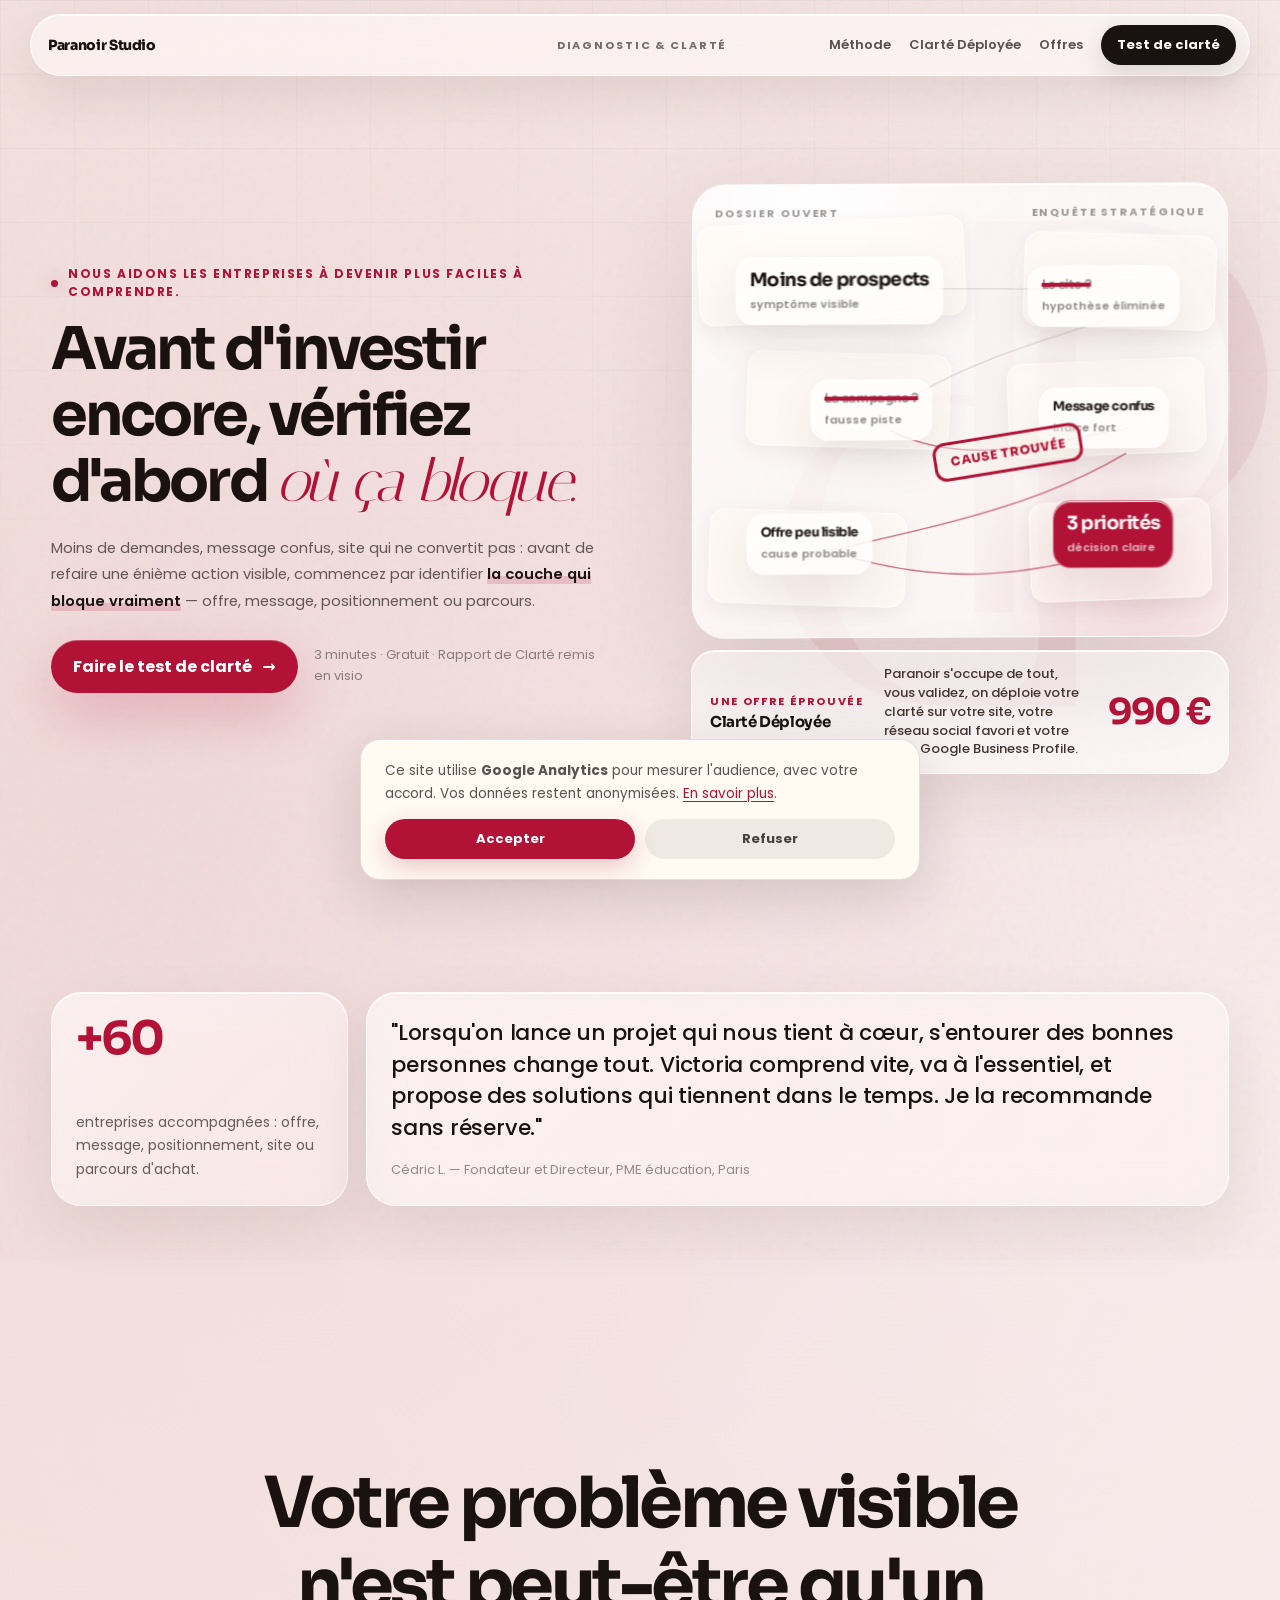
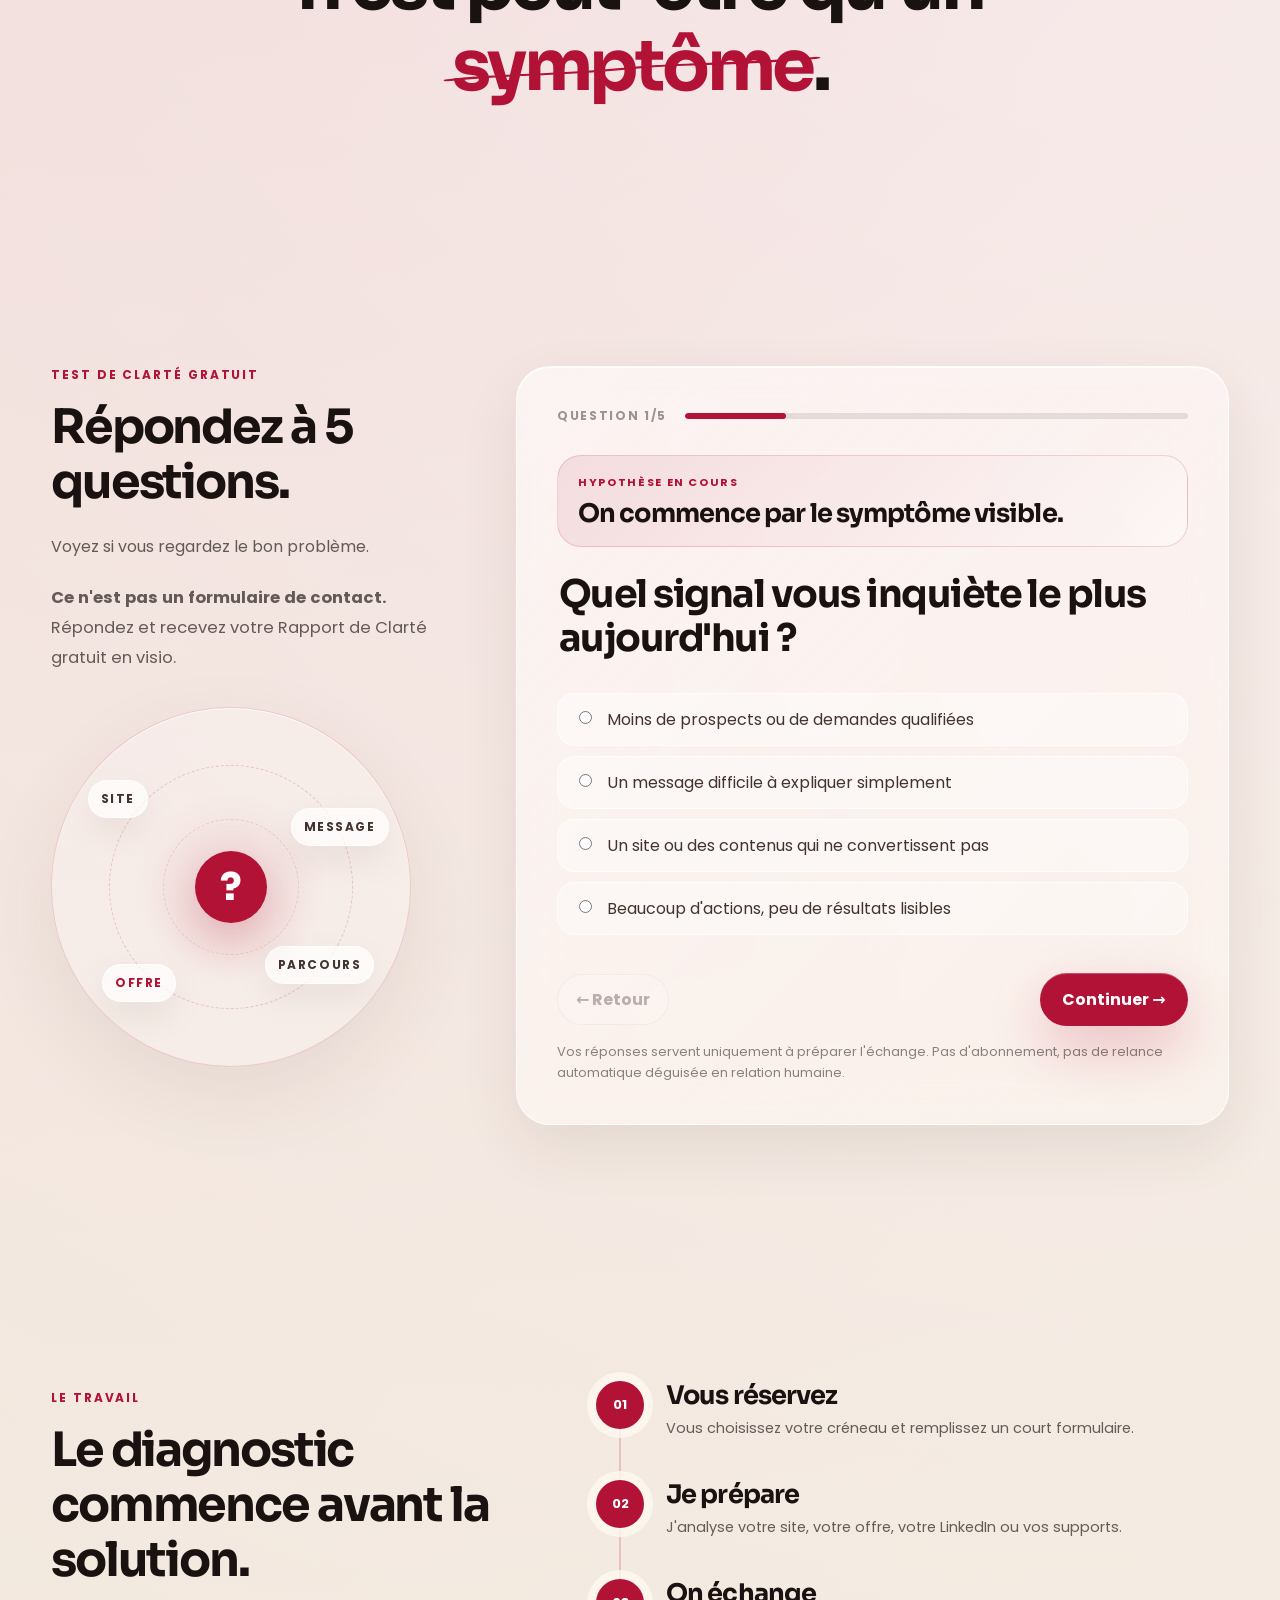
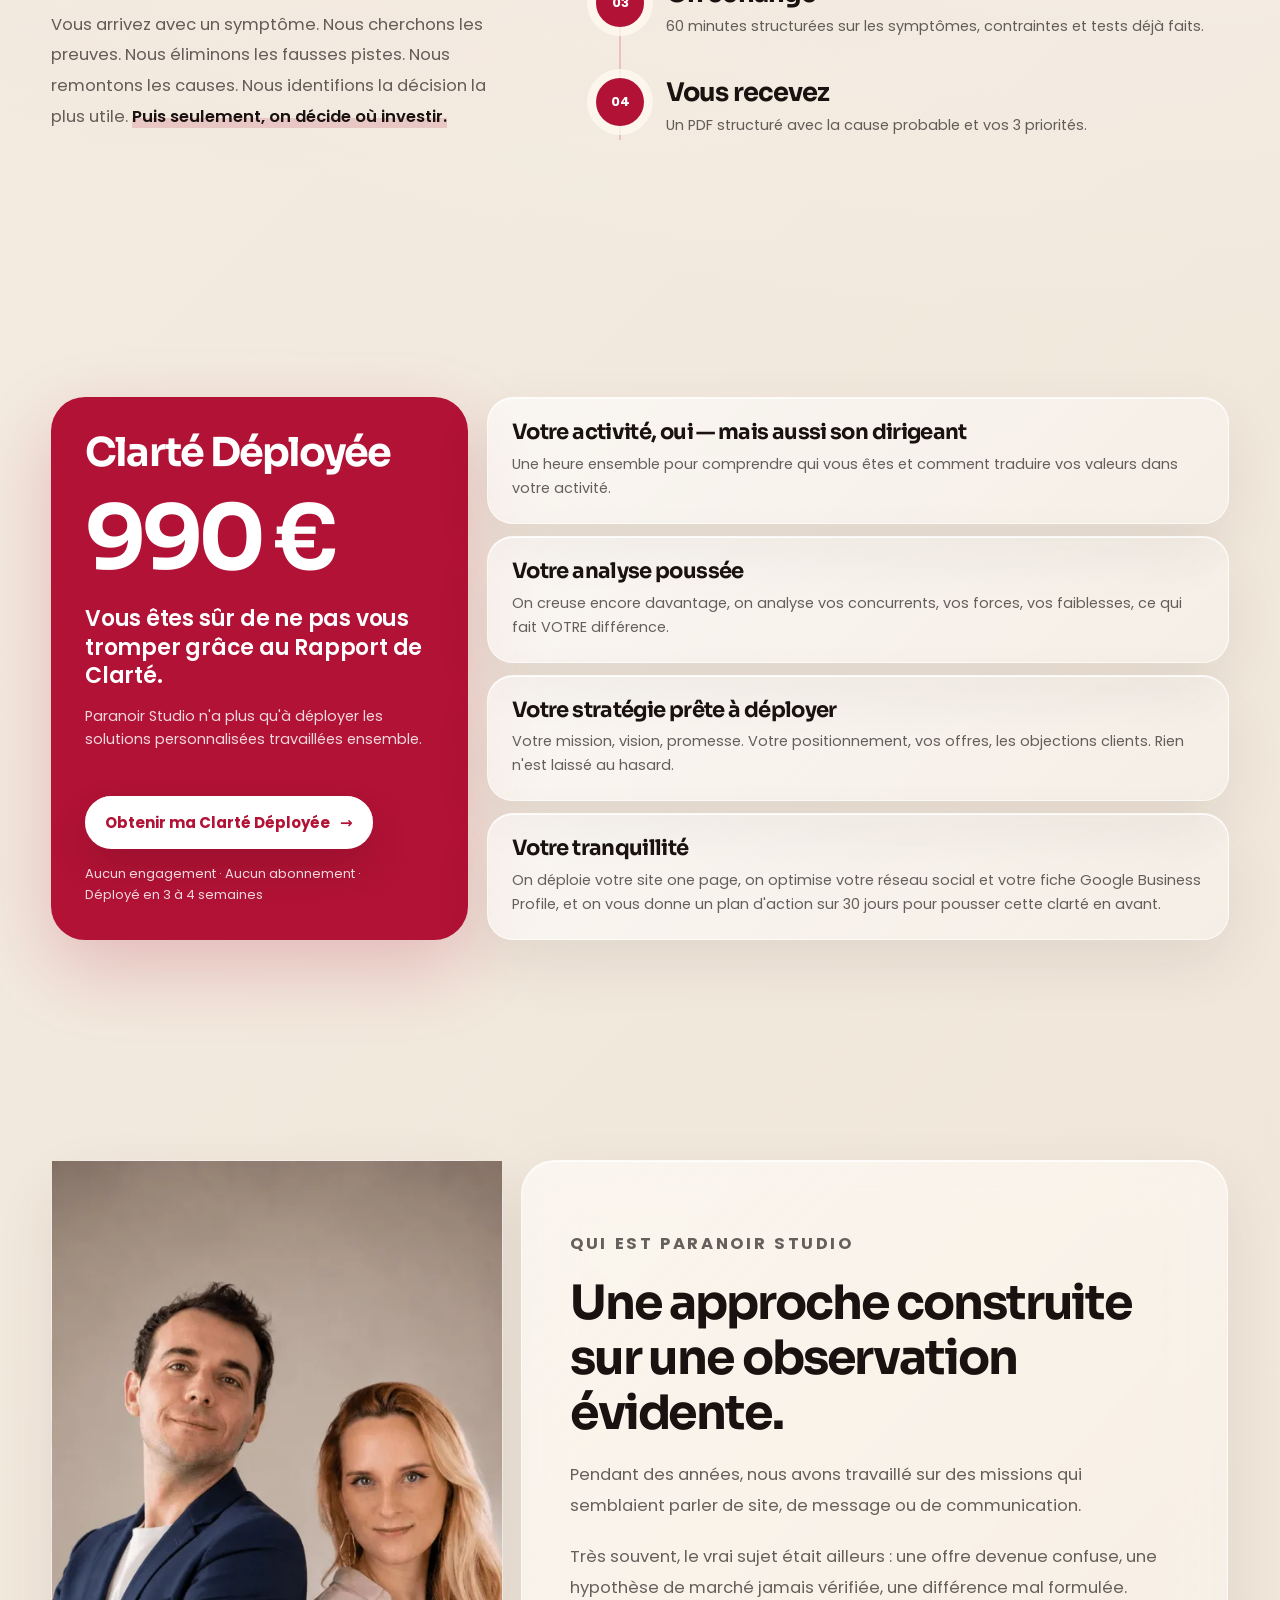
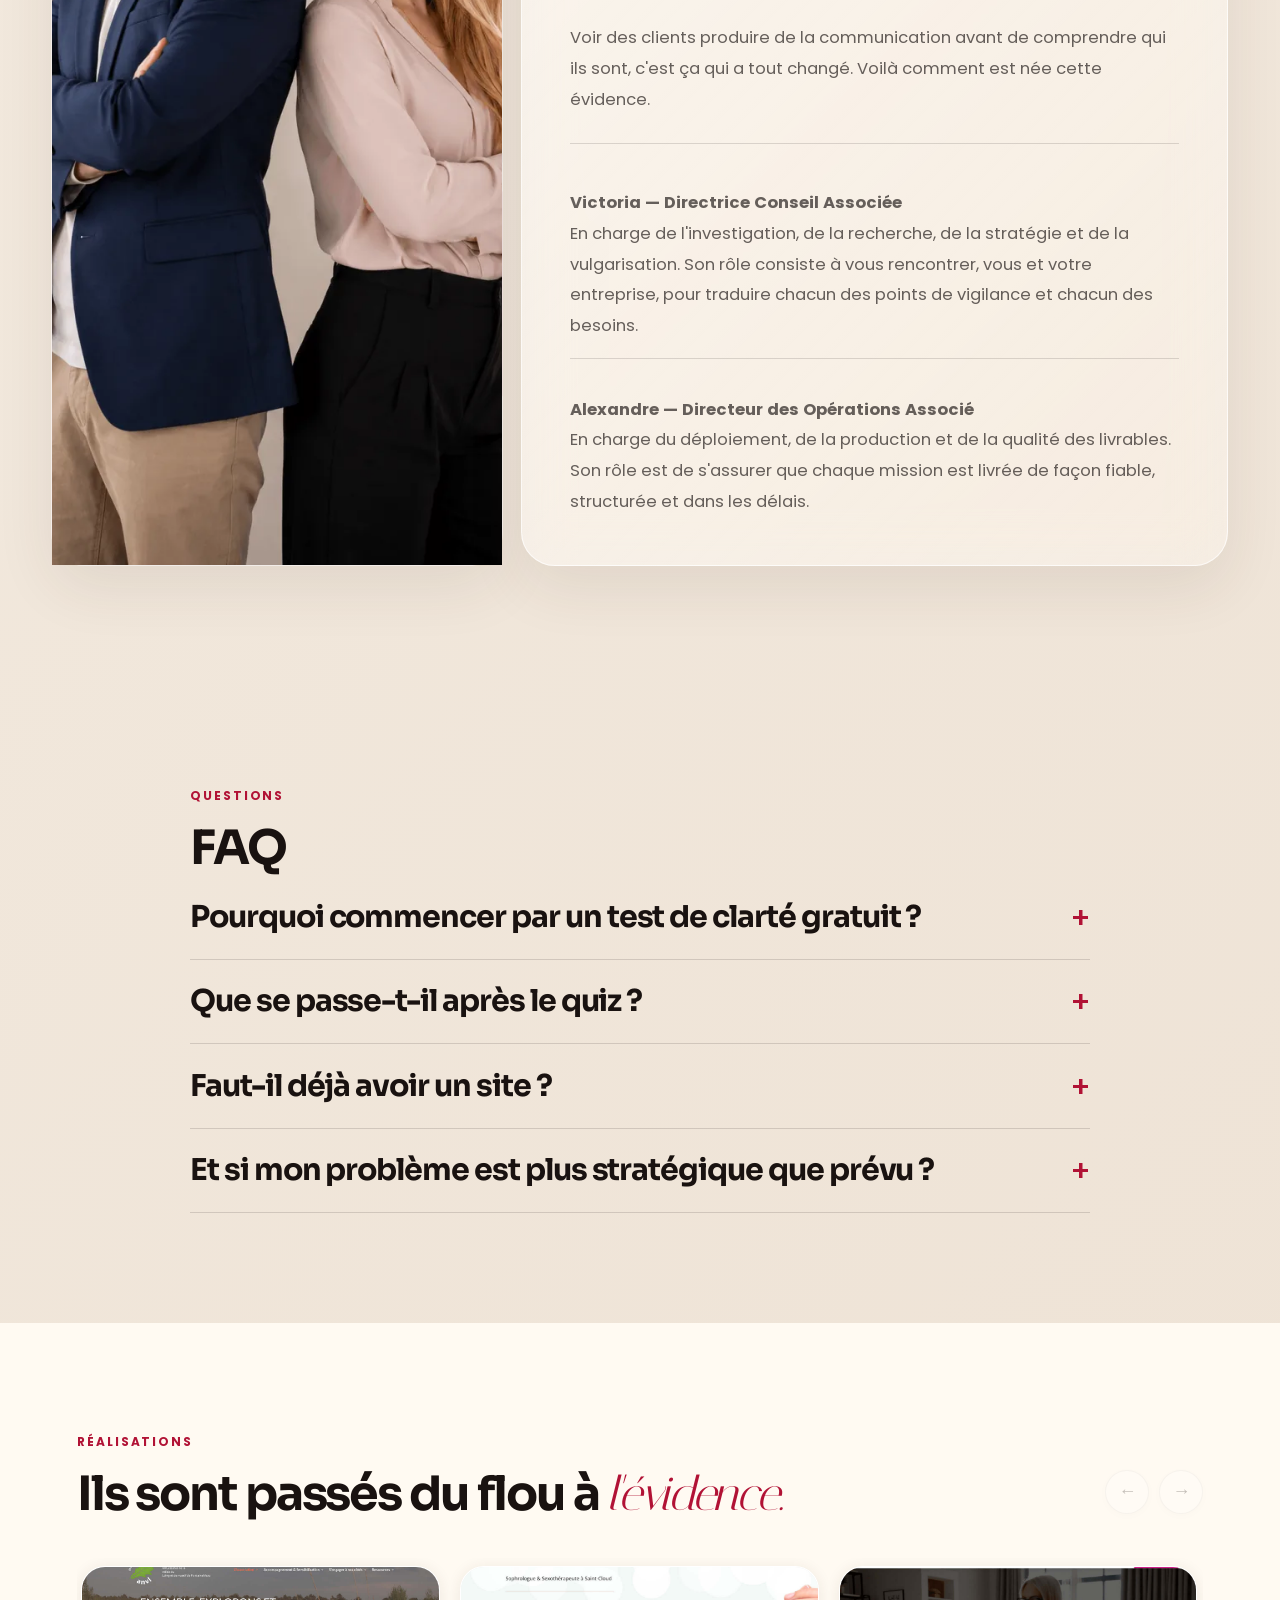
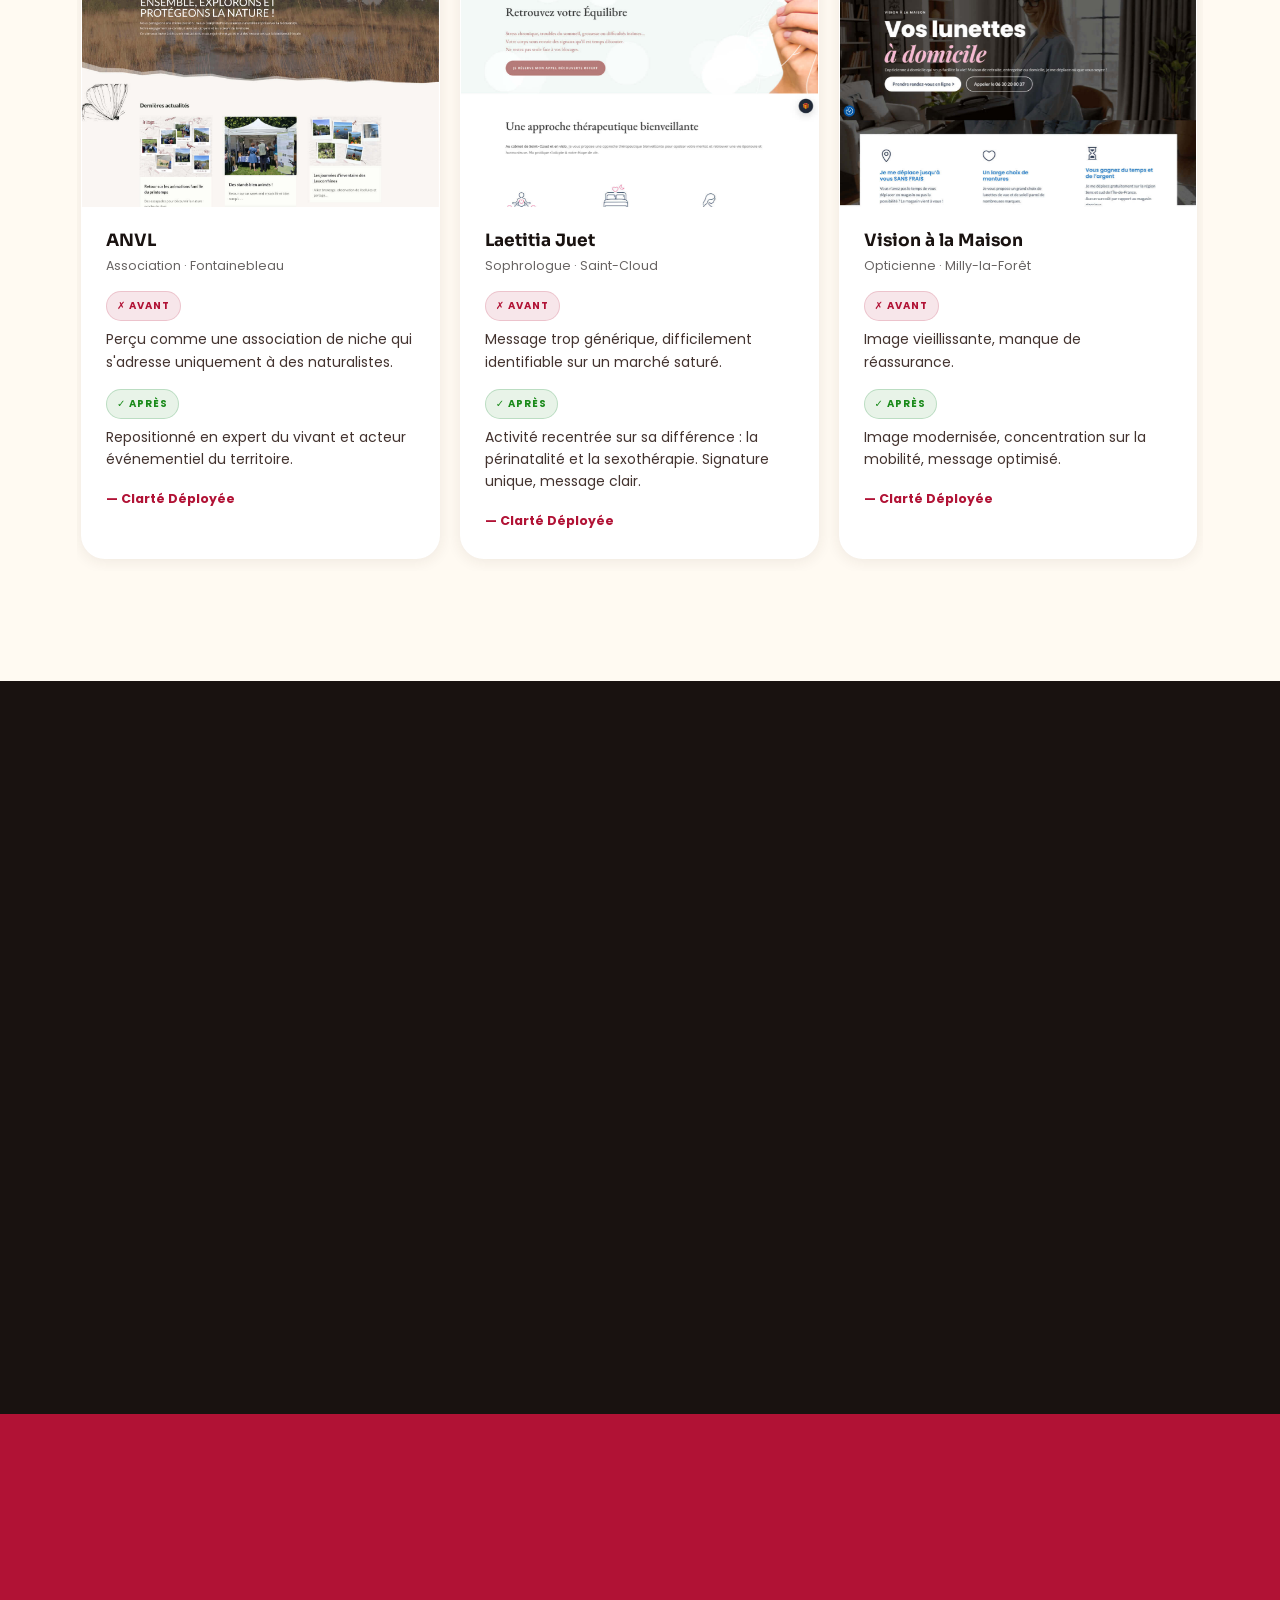
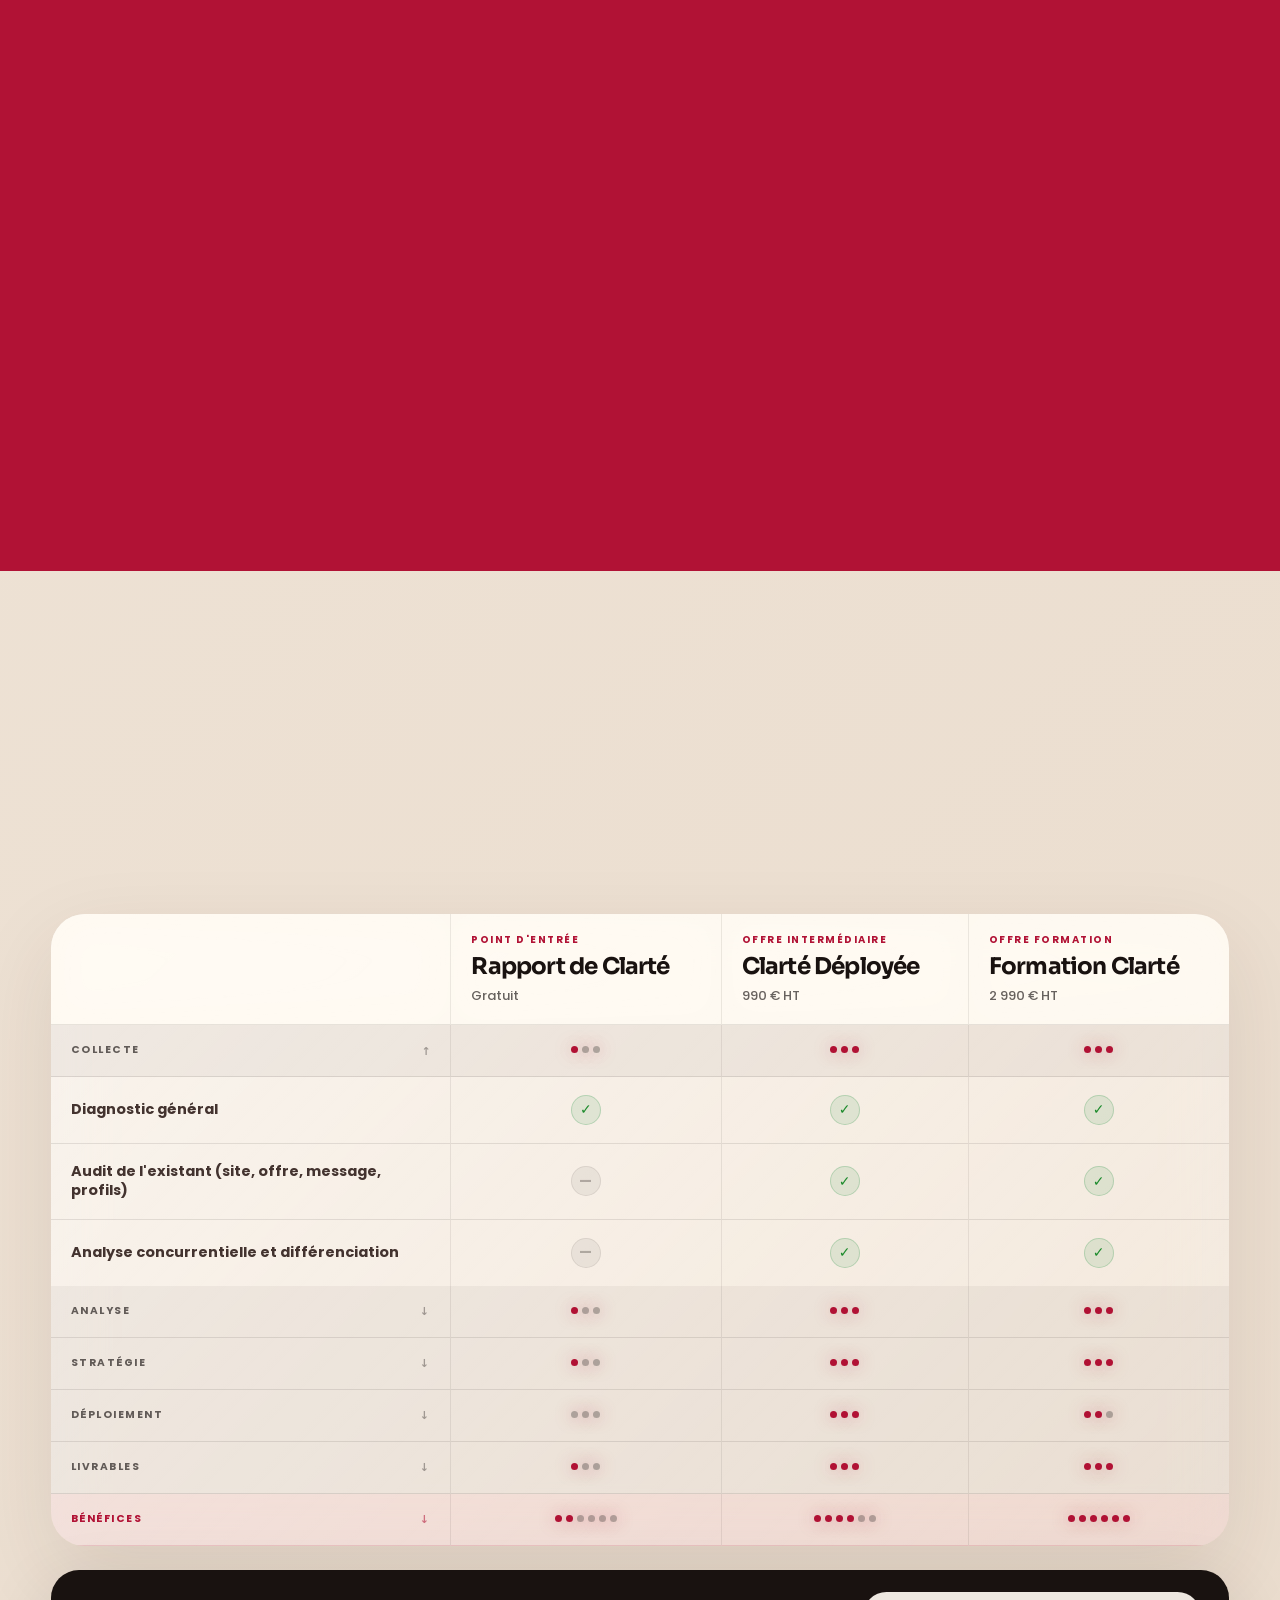
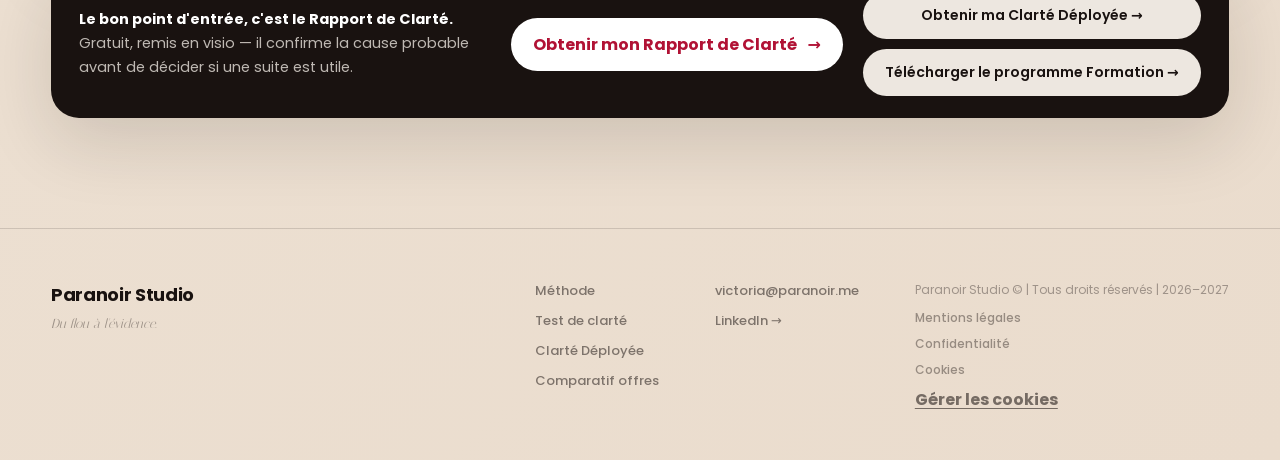
==== commit 11d03864: "SEO: title, meta desc, canonical paranoir.fr, schema enrichi (slogan, foundingDate 2018, aggregateRa" ====
--- a/index.html
+++ b/index.html
@@ -3,10 +3,10 @@
 <head>
 <meta charset="utf-8"/>
 <meta content="width=device-width, initial-scale=1" name="viewport"/>
-<title>Victoria Dury — Où ça bloque vraiment ?</title>
-<meta name="description" content="Clarifiez votre offre, votre message et votre positionnement avant d'investir. Rapport de Clarté gratuit remis en visio."/>
+<title>Paranoir Studio — Diagnostic stratégique · Offre, message &amp; positionnement</title>
+<meta name="description" content="Votre offre, votre message ou votre positionnement bloque votre croissance ? Paranoir Studio identifie la cause réelle. Rapport de Clarté gratuit, remis en visio."/>
 <meta name="theme-color" content="#b11235"/>
-<link rel="canonical" href="https://paranoir.paranoir.pro/"/>
+<link rel="canonical" href="https://paranoir.fr/"/>
 <link rel="icon" href="/favicon.svg" type="image/svg+xml"/>
 <link rel="icon" href="/favicon.ico" sizes="32x32"/>
 <link rel="apple-touch-icon" href="/assets/images/logo-paranoir-studio-blanc-illu-hd.png"/>
@@ -14,21 +14,21 @@
 <!-- Open Graph -->
 <meta property="og:type" content="website"/>
 <meta property="og:site_name" content="Paranoir Studio"/>
-<meta property="og:url" content="https://paranoir.paranoir.pro/"/>
-<meta property="og:title" content="Victoria Dury — Où ça bloque vraiment ?"/>
-<meta property="og:description" content="Clarifiez votre offre, votre message et votre positionnement avant d'investir. Rapport de Clarté gratuit remis en visio."/>
-<meta property="og:image" content="https://paranoir.paranoir.pro/assets/images/og-cover.jpg"/>
+<meta property="og:url" content="https://paranoir.fr/"/>
+<meta property="og:title" content="Paranoir Studio — Du flou à l'évidence"/>
+<meta property="og:description" content="Votre offre, votre message ou votre positionnement bloque votre croissance ? Paranoir Studio identifie la cause réelle. Rapport de Clarté gratuit, remis en visio."/>
+<meta property="og:image" content="https://paranoir.fr/assets/images/og-cover.jpg"/>
 <meta property="og:image:width" content="1200"/>
 <meta property="og:image:height" content="630"/>
-<meta property="og:image:alt" content="Victoria Dury — Paranoir Studio, diagnostic stratégique"/>
+<meta property="og:image:alt" content="Paranoir Studio — diagnostic stratégique offre et positionnement"/>
 <meta property="og:locale" content="fr_FR"/>
 
 <!-- Twitter / X Card -->
 <meta name="twitter:card" content="summary_large_image"/>
-<meta name="twitter:title" content="Victoria Dury — Où ça bloque vraiment ?"/>
-<meta name="twitter:description" content="Clarifiez votre offre, votre message et votre positionnement avant d'investir. Rapport de Clarté gratuit remis en visio."/>
-<meta name="twitter:image" content="https://paranoir.paranoir.pro/assets/images/og-cover.jpg"/>
-<meta name="twitter:image:alt" content="Victoria Dury — Paranoir Studio, diagnostic stratégique"/>
+<meta name="twitter:title" content="Paranoir Studio — Du flou à l'évidence"/>
+<meta name="twitter:description" content="Votre offre, votre message ou votre positionnement bloque votre croissance ? Paranoir Studio identifie la cause réelle. Rapport de Clarté gratuit, remis en visio."/>
+<meta name="twitter:image" content="https://paranoir.fr/assets/images/og-cover.jpg"/>
+<meta name="twitter:image:alt" content="Paranoir Studio — diagnostic stratégique offre et positionnement"/>
 
 <link rel="preload" href="/assets/fonts/italiana-400.woff2" as="font" type="font/woff2" crossorigin/>
 <link rel="preload" href="/assets/fonts/sora-latin.woff2" as="font" type="font/woff2" crossorigin/>
@@ -40,26 +40,48 @@
   {
     "@context": "https://schema.org",
     "@type": "Organization",
-    "@id": "https://paranoir.paranoir.pro/#organization",
+    "@id": "https://paranoir.fr/#organization",
     "name": "Paranoir Studio",
-    "url": "https://paranoir.paranoir.pro/",
+    "legalName": "Paranoir Studio",
+    "url": "https://paranoir.fr/",
+    "slogan": "Du flou à l'évidence",
     "logo": {
       "@type": "ImageObject",
-      "url": "https://paranoir.paranoir.pro/assets/images/logo-paranoir-studio-noir-illu-hd.png"
+      "url": "https://paranoir.fr/assets/images/logo-paranoir-studio-noir-illu-hd.png"
     },
-    "image": "https://paranoir.paranoir.pro/assets/images/og-cover.jpg",
+    "image": "https://paranoir.fr/assets/images/og-cover.jpg",
     "email": "victoria@paranoir.me",
     "description": "Studio de clarté stratégique. Paranoir aide les entrepreneurs et dirigeants à identifier ce qui bloque vraiment leur croissance — offre, message, positionnement ou parcours — avant d'investir.",
-    "foundingDate": "2024",
+    "foundingDate": "2018",
     "areaServed": "FR",
     "inLanguage": "fr",
+    "knowsAbout": [
+      "Stratégie d'offre",
+      "Positionnement de marque",
+      "Message marketing",
+      "Diagnostic stratégique",
+      "Clarté entrepreneuriale"
+    ],
+    "aggregateRating": {
+      "@type": "AggregateRating",
+      "ratingValue": "5",
+      "reviewCount": "23",
+      "bestRating": "5",
+      "worstRating": "1"
+    },
+    "contactPoint": {
+      "@type": "ContactPoint",
+      "email": "victoria@paranoir.me",
+      "contactType": "customer service",
+      "availableLanguage": "fr"
+    },
     "founder": {
       "@type": "Person",
-      "@id": "https://paranoir.paranoir.pro/#victoria",
+      "@id": "https://paranoir.fr/#victoria",
       "name": "Victoria Dury",
       "jobTitle": "Fondatrice & Directrice conseil",
       "email": "victoria@paranoir.me",
-      "worksFor": { "@id": "https://paranoir.paranoir.pro/#organization" },
+      "worksFor": { "@id": "https://paranoir.fr/#organization" },
       "sameAs": "https://www.linkedin.com/in/victoria-dury-paranoir/"
     },
     "sameAs": [
@@ -69,12 +91,12 @@
   {
     "@context": "https://schema.org",
     "@type": "WebSite",
-    "@id": "https://paranoir.paranoir.pro/#website",
-    "url": "https://paranoir.paranoir.pro/",
-    "name": "Paranoir Studio — Victoria Dury",
-    "description": "Clarifiez votre offre, votre message et votre positionnement avant d'investir. Rapport de Clarté gratuit remis en visio.",
+    "@id": "https://paranoir.fr/#website",
+    "url": "https://paranoir.fr/",
+    "name": "Paranoir Studio — Diagnostic stratégique",
+    "description": "Votre offre, votre message ou votre positionnement bloque votre croissance ? Paranoir Studio identifie la cause réelle. Rapport de Clarté gratuit, remis en visio.",
     "inLanguage": "fr",
-    "publisher": { "@id": "https://paranoir.paranoir.pro/#organization" }
+    "publisher": { "@id": "https://paranoir.fr/#organization" }
   },
   {
     "@context": "https://schema.org",
@@ -88,7 +110,7 @@
           "@type": "Service",
           "name": "Rapport de Clarté",
           "description": "Diagnostic stratégique gratuit remis en visioconférence. 30 minutes pour identifier ce qui bloque vraiment : offre, message, positionnement ou parcours.",
-          "provider": { "@id": "https://paranoir.paranoir.pro/#organization" },
+          "provider": { "@id": "https://paranoir.fr/#organization" },
           "offers": {
             "@type": "Offer",
             "price": "0",
@@ -104,7 +126,7 @@
           "@type": "Service",
           "name": "Clarté Déployée",
           "description": "Accompagnement conseil pour clarifier l'offre, le message et le positionnement. Passer du flou à l'évidence, structurellement.",
-          "provider": { "@id": "https://paranoir.paranoir.pro/#organization" },
+          "provider": { "@id": "https://paranoir.fr/#organization" },
           "offers": {
             "@type": "Offer",
             "price": "990",
@@ -120,7 +142,7 @@
           "@type": "Service",
           "name": "Formation Clarté",
           "description": "Formation stratégique approfondie pour développer une vision claire de son offre, son marché et son positionnement.",
-          "provider": { "@id": "https://paranoir.paranoir.pro/#organization" },
+          "provider": { "@id": "https://paranoir.fr/#organization" },
           "offers": {
             "@type": "Offer",
             "price": "2990",
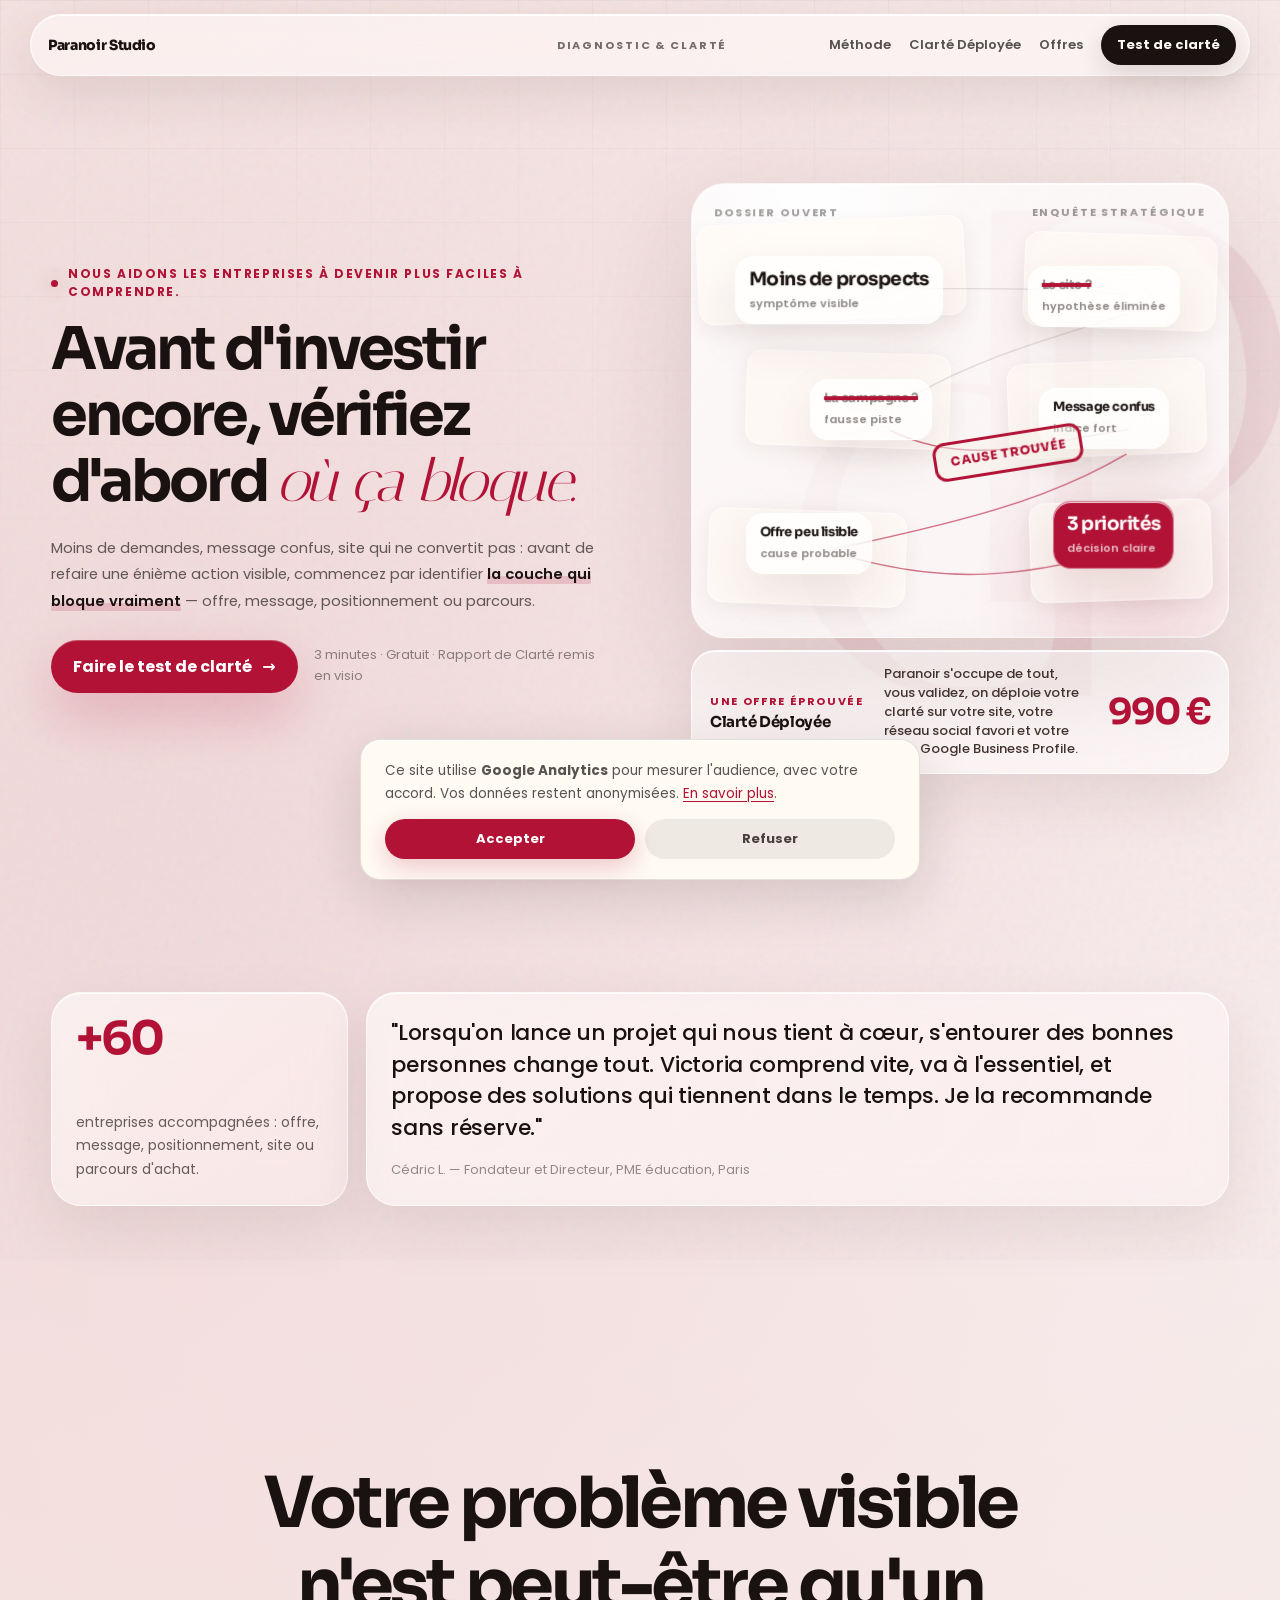
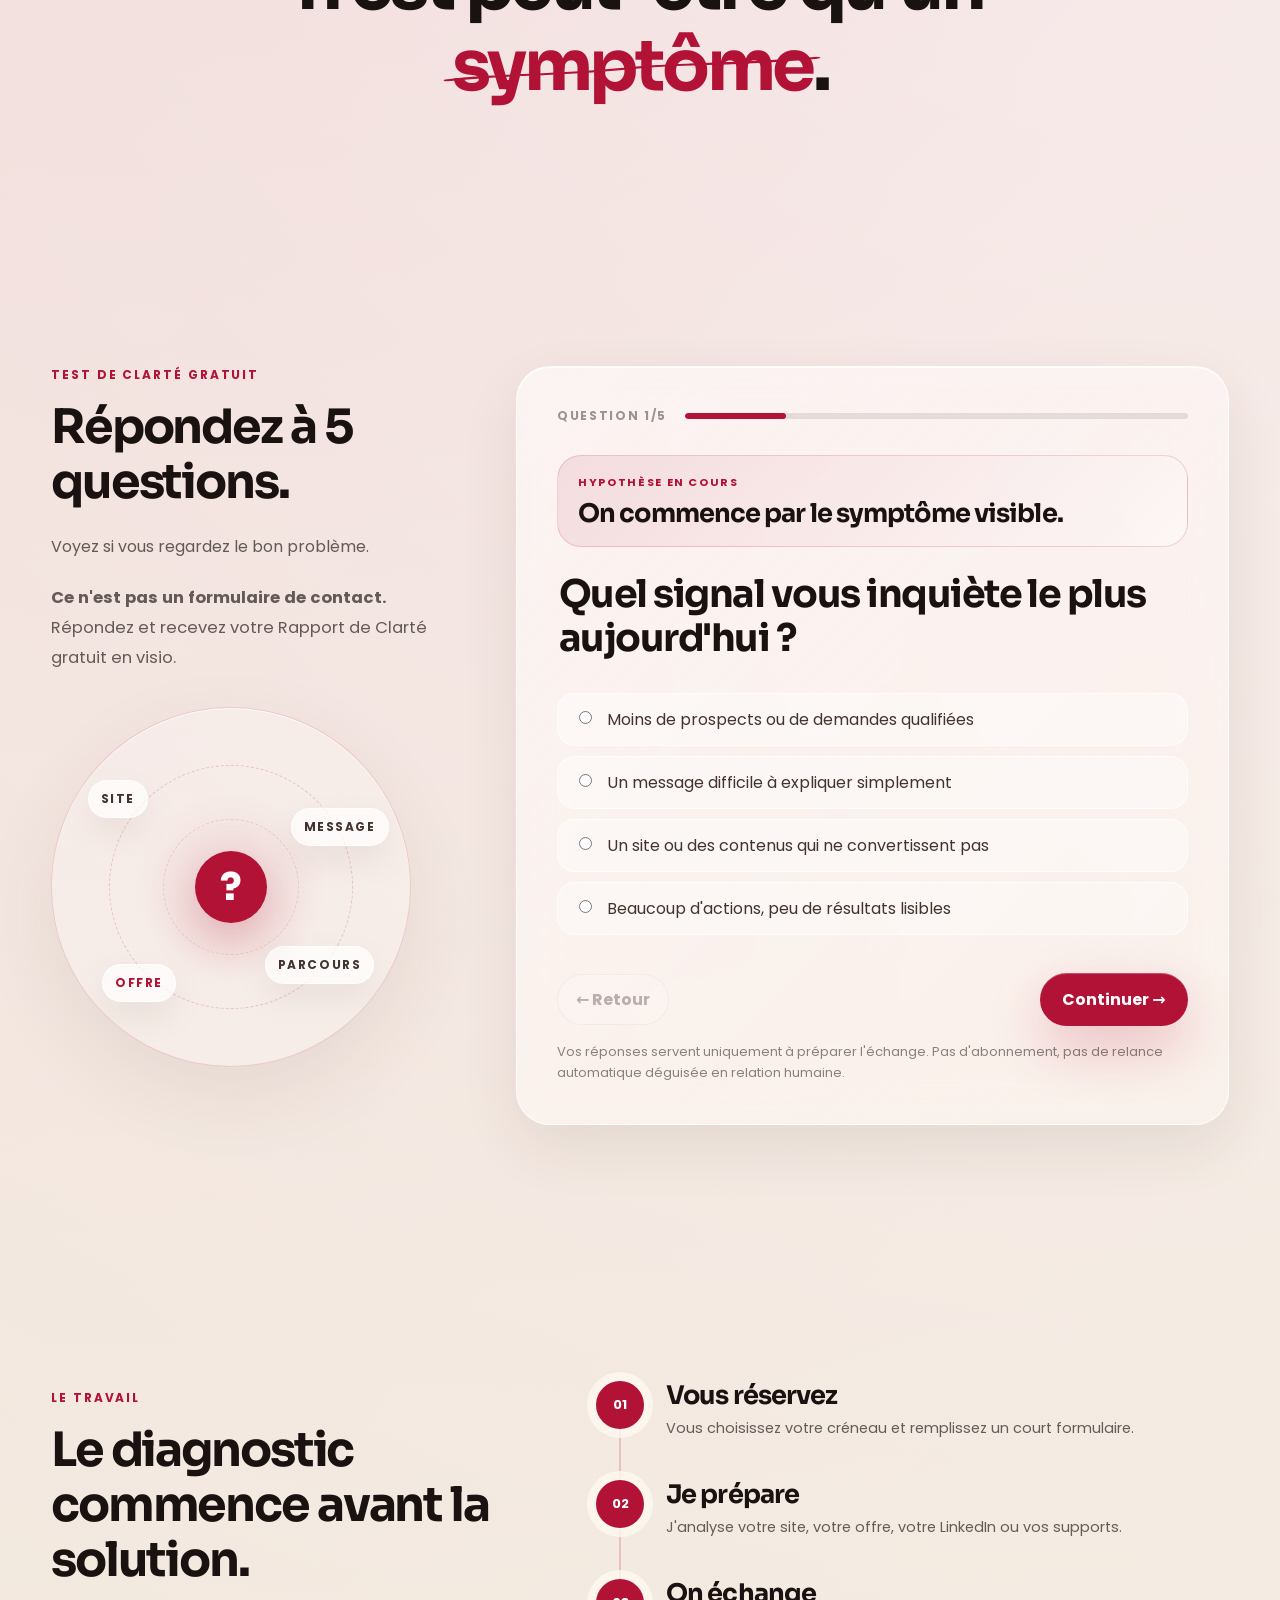
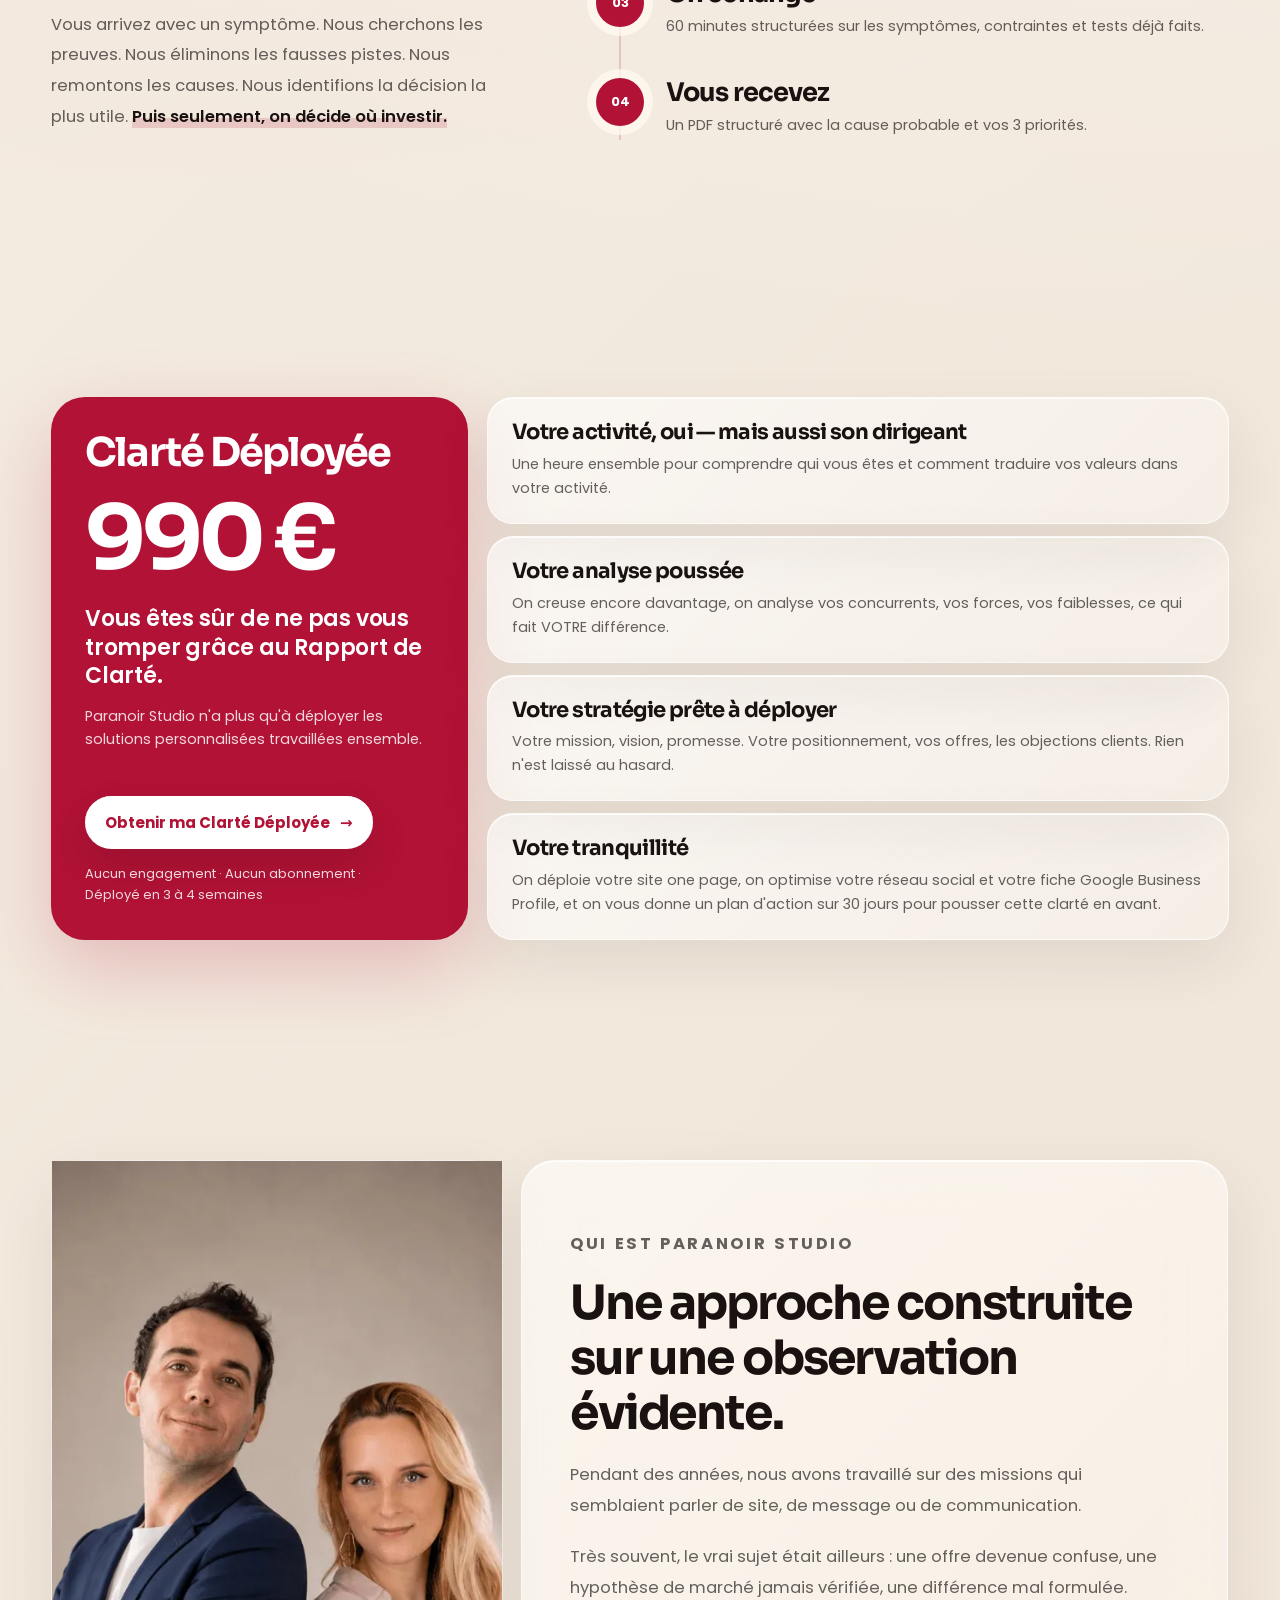
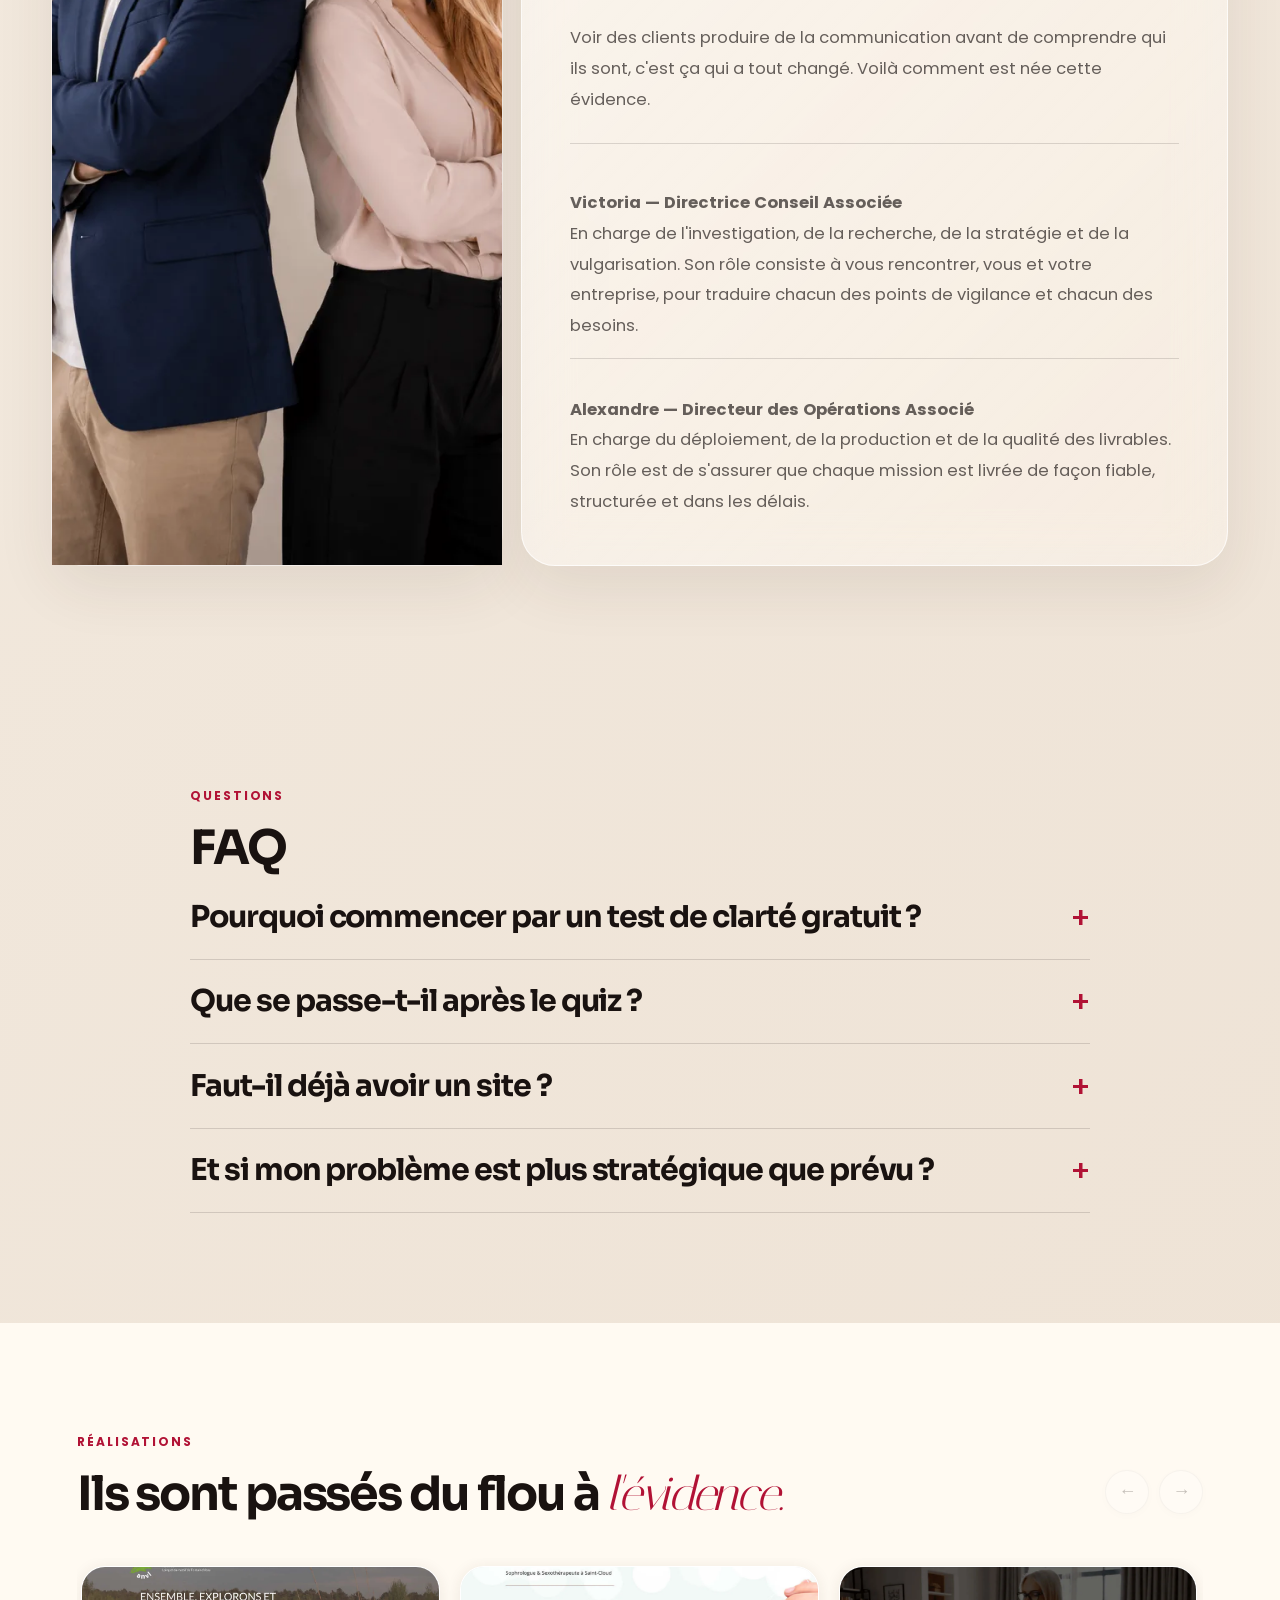
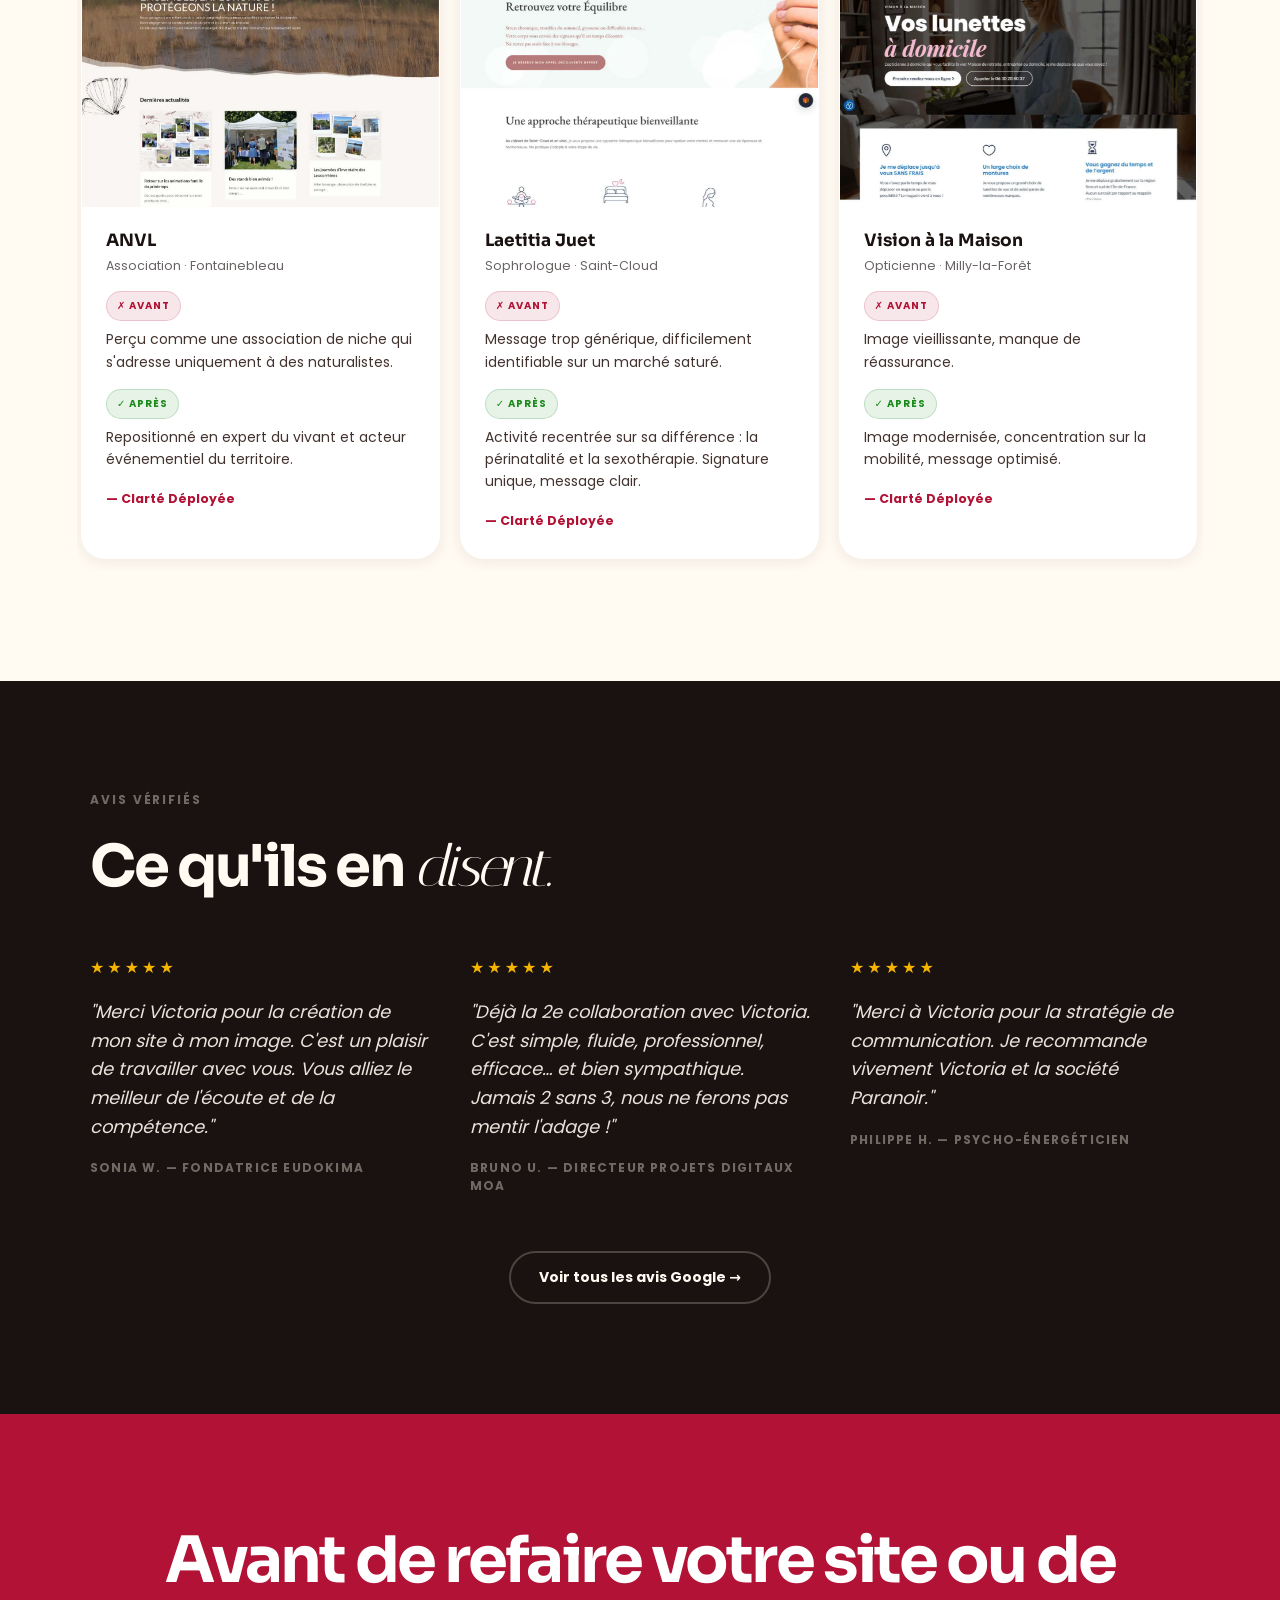
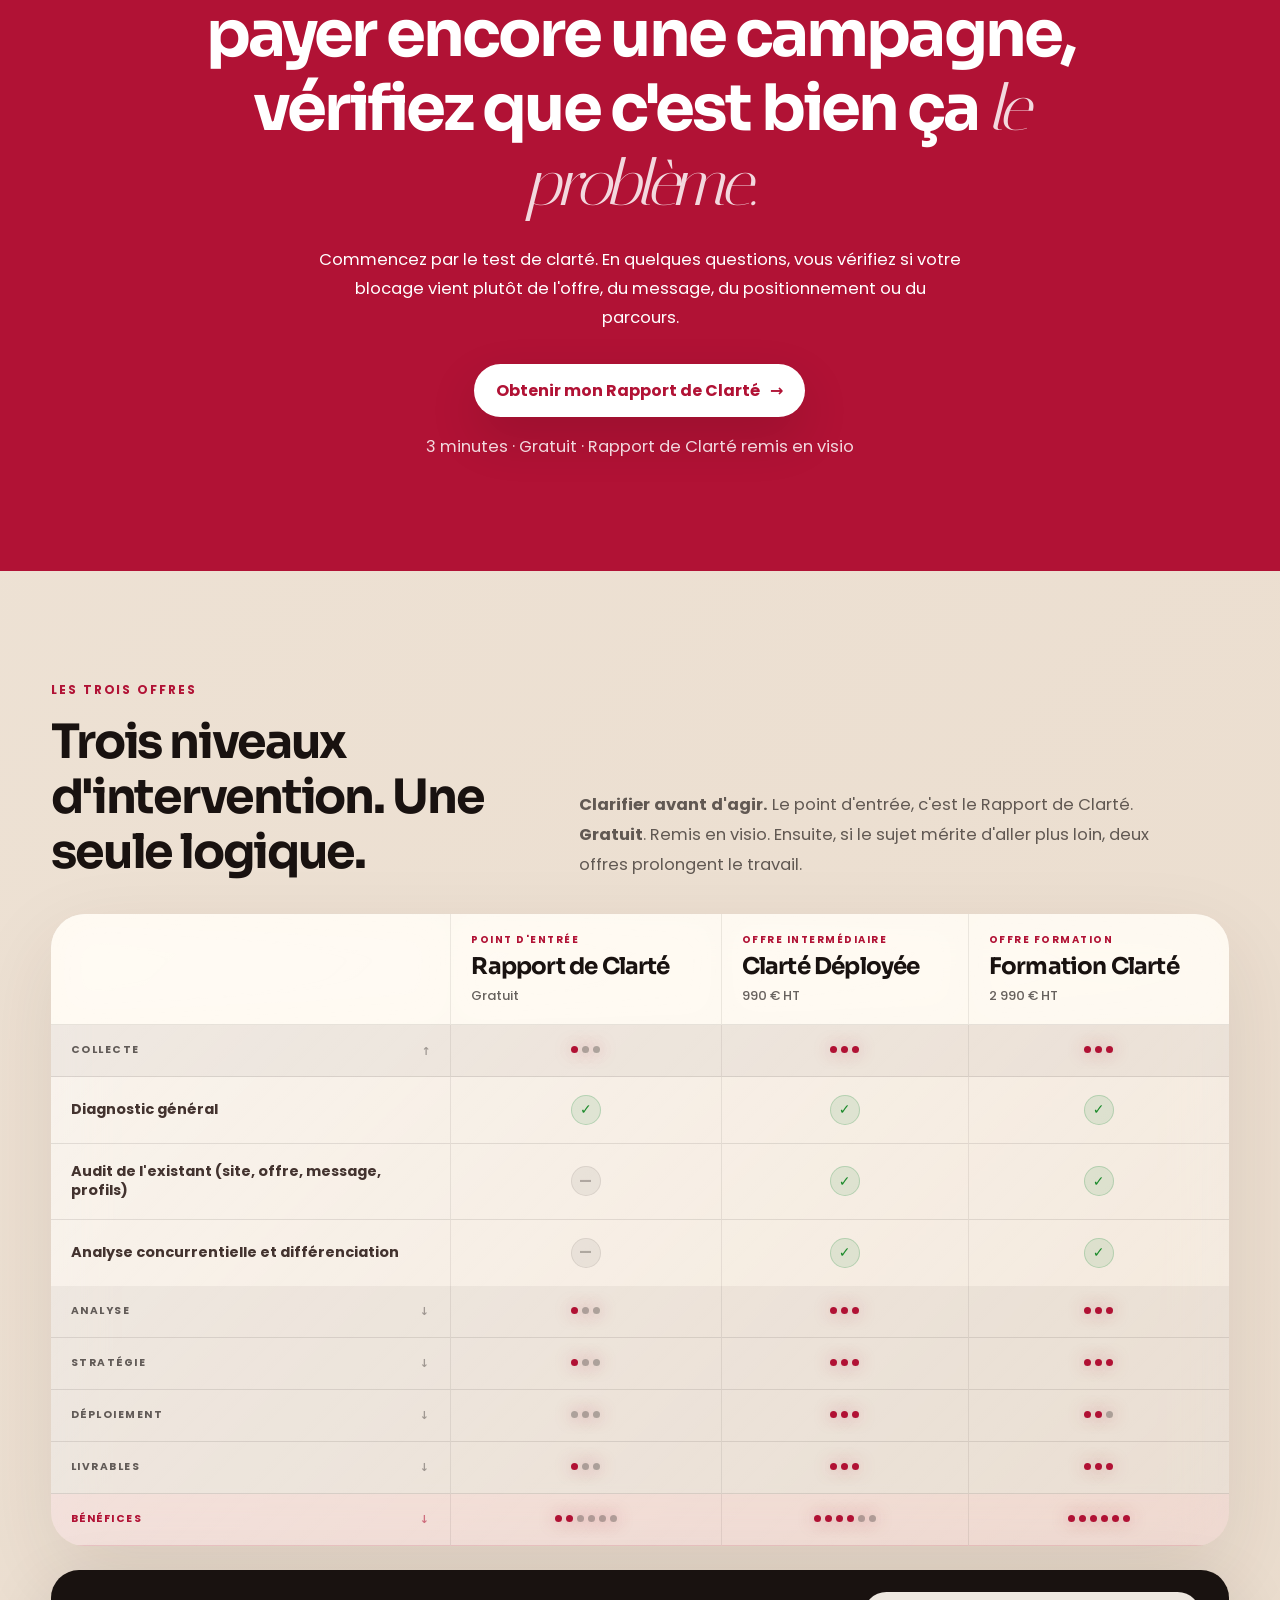
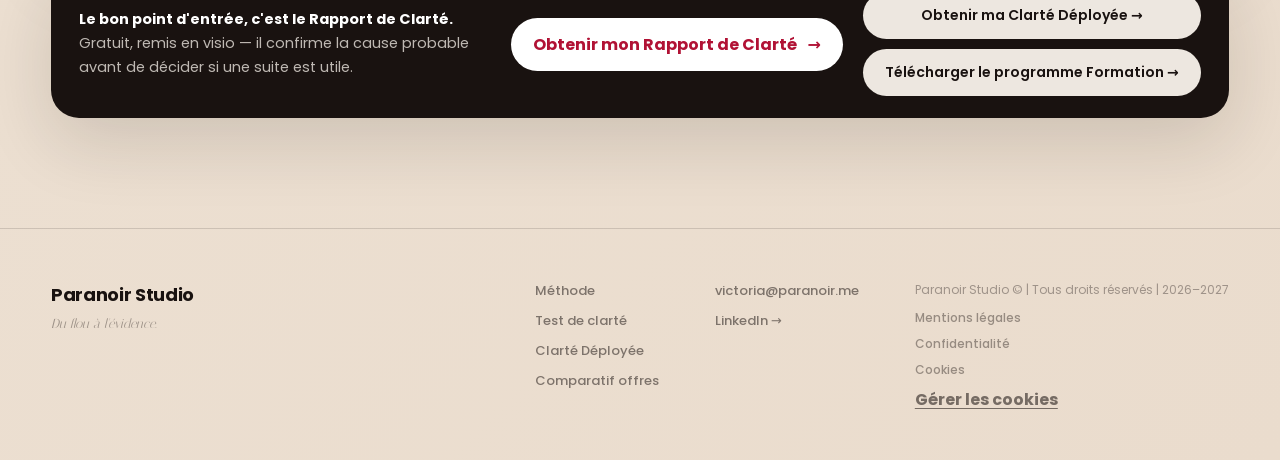
==== commit 30271507: "SEO/perf/a11y: sitemap paranoir.fr, HSTS+CSP, preconnect, WebP réalisations, prefers-reduced-motion," ====
--- a/index.html
+++ b/index.html
@@ -17,7 +17,7 @@
 <meta property="og:url" content="https://paranoir.fr/"/>
 <meta property="og:title" content="Paranoir Studio — Du flou à l'évidence"/>
 <meta property="og:description" content="Votre offre, votre message ou votre positionnement bloque votre croissance ? Paranoir Studio identifie la cause réelle. Rapport de Clarté gratuit, remis en visio."/>
-<meta property="og:image" content="https://paranoir.fr/assets/images/og-cover.jpg"/>
+<meta property="og:image" content="https://paranoir.fr/assets/images/alexandre-victoria-paranoir-opti.webp"/>
 <meta property="og:image:width" content="1200"/>
 <meta property="og:image:height" content="630"/>
 <meta property="og:image:alt" content="Paranoir Studio — diagnostic stratégique offre et positionnement"/>
@@ -27,14 +27,17 @@
 <meta name="twitter:card" content="summary_large_image"/>
 <meta name="twitter:title" content="Paranoir Studio — Du flou à l'évidence"/>
 <meta name="twitter:description" content="Votre offre, votre message ou votre positionnement bloque votre croissance ? Paranoir Studio identifie la cause réelle. Rapport de Clarté gratuit, remis en visio."/>
-<meta name="twitter:image" content="https://paranoir.fr/assets/images/og-cover.jpg"/>
+<meta name="twitter:image" content="https://paranoir.fr/assets/images/alexandre-victoria-paranoir-opti.webp"/>
 <meta name="twitter:image:alt" content="Paranoir Studio — diagnostic stratégique offre et positionnement"/>
 
+<link rel="preconnect" href="https://buy.stripe.com"/>
+<link rel="preconnect" href="https://meet.brevo.com"/>
+<link rel="dns-prefetch" href="https://www.google-analytics.com"/>
 <link rel="preload" href="/assets/fonts/italiana-400.woff2" as="font" type="font/woff2" crossorigin/>
 <link rel="preload" href="/assets/fonts/sora-latin.woff2" as="font" type="font/woff2" crossorigin/>
 <link rel="preload" href="/assets/fonts/poppins-400.woff2" as="font" type="font/woff2" crossorigin/>
 <link rel="preload" href="/assets/fonts/poppins-700.woff2" as="font" type="font/woff2" crossorigin/>
-<link rel="stylesheet" href="/assets/css/site.min.css?v=9"/>
+<link rel="stylesheet" href="/assets/css/site.min.css?v=10"/>
 <script type="application/ld+json">
 [
   {
@@ -49,7 +52,7 @@
       "@type": "ImageObject",
       "url": "https://paranoir.fr/assets/images/logo-paranoir-studio-noir-illu-hd.png"
     },
-    "image": "https://paranoir.fr/assets/images/og-cover.jpg",
+    "image": "https://paranoir.fr/assets/images/alexandre-victoria-paranoir-opti.webp",
     "email": "victoria@paranoir.me",
     "description": "Studio de clarté stratégique. Paranoir aide les entrepreneurs et dirigeants à identifier ce qui bloque vraiment leur croissance — offre, message, positionnement ou parcours — avant d'investir.",
     "foundingDate": "2018",
@@ -483,7 +486,7 @@
 <div class="real-card liquid">
 <div class="real-visual-top">
 <button class="site-preview-btn" aria-label="Agrandir le visuel ANVL" data-src="/assets/images/realisation-anvl.jpg" data-label="ANVL — Association naturaliste">
-<div class="site-preview-scroll"><img src="/assets/images/realisation-anvl.jpg" alt="Site ANVL" width="1240" height="4363" loading="lazy"/></div>
+<div class="site-preview-scroll"><picture><source srcset="/assets/images/realisation-anvl.webp" type="image/webp"/><img src="/assets/images/realisation-anvl.jpg" alt="Site ANVL" width="1240" height="4363" loading="lazy"/></picture></div>
 <span class="site-preview-hint">Cliquer pour agrandir</span>
 </button>
 </div>
@@ -504,7 +507,7 @@
 <div class="real-card liquid">
 <div class="real-visual-top">
 <button class="site-preview-btn" aria-label="Agrandir le visuel Laetitia Juet" data-src="/assets/images/realisation-laetitia.jpg" data-label="Laetitia Juet — Sophrologue">
-<div class="site-preview-scroll"><img src="/assets/images/realisation-laetitia.jpg" alt="Site Laetitia Juet sophrologue" width="1240" height="5578" loading="lazy"/></div>
+<div class="site-preview-scroll"><picture><source srcset="/assets/images/realisation-laetitia.webp" type="image/webp"/><img src="/assets/images/realisation-laetitia.jpg" alt="Site Laetitia Juet sophrologue" width="1240" height="5578" loading="lazy"/></picture></div>
 <span class="site-preview-hint">Cliquer pour agrandir</span>
 </button>
 </div>
@@ -525,7 +528,7 @@
 <div class="real-card liquid">
 <div class="real-visual-top">
 <button class="site-preview-btn" aria-label="Agrandir le visuel Vision à la Maison" data-src="/assets/images/realisation-valm.jpg" data-label="Vision à la Maison — Opticienne">
-<div class="site-preview-scroll"><img src="/assets/images/realisation-valm.jpg" alt="Site Vision à la Maison" width="1240" height="6222" loading="lazy"/></div>
+<div class="site-preview-scroll"><picture><source srcset="/assets/images/realisation-valm.webp" type="image/webp"/><img src="/assets/images/realisation-valm.jpg" alt="Site Vision à la Maison" width="1240" height="6222" loading="lazy"/></picture></div>
 <span class="site-preview-hint">Cliquer pour agrandir</span>
 </button>
 </div>
@@ -595,24 +598,25 @@
 </div>
 <div class="comparison-table-wrap reveal">
 <table aria-label="Comparatif des trois offres Paranoir" class="comparison-table">
+<caption class="sr-only">Comparatif des trois offres Paranoir Studio : Rapport de Clarté, Clarté Déployée et Formation Clarté</caption>
 <thead>
 <tr>
-<th></th>
-<th>
+<th scope="col"></th>
+<th scope="col">
 <div class="offer-col">
 <small>Point d'entrée</small>
 <strong>Rapport de Clarté</strong>
 <span>Gratuit</span>
 </div>
 </th>
-<th>
+<th scope="col">
 <div class="offer-col">
 <small>Offre intermédiaire</small>
 <strong>Clarté Déployée</strong>
 <span>990 € HT</span>
 </div>
 </th>
-<th>
+<th scope="col">
 <div class="offer-col">
 <small>Offre formation</small>
 <strong>Formation Clarté</strong>
--- a/assets/css/site.min.css
+++ b/assets/css/site.min.css
@@ -1 +1 @@
-@font-face{font-family:Italiana;font-style:normal;font-weight:400;font-display:swap;src:url('../fonts/italiana-400.woff2') format('woff2')}@font-face{font-family:Poppins;font-style:normal;font-weight:400;font-display:swap;src:url('../fonts/poppins-400.woff2') format('woff2')}@font-face{font-family:Poppins;font-style:normal;font-weight:500;font-display:swap;src:url('../fonts/poppins-500.woff2') format('woff2')}@font-face{font-family:Poppins;font-style:normal;font-weight:600;font-display:swap;src:url('../fonts/poppins-600.woff2') format('woff2')}@font-face{font-family:Poppins;font-style:normal;font-weight:700;font-display:swap;src:url('../fonts/poppins-700.woff2') format('woff2')}@font-face{font-family:Sora;font-style:normal;font-weight:500 800;font-display:swap;src:url('../fonts/sora-latin.woff2') format('woff2')}:root{--paper:#f7f1e8;--paper2:#eadccd;--cream:#fffaf2;--ink:#191210;--ink2:#43332f;--muted:rgba(25,18,16,.66);--faint:rgba(25,18,16,.43);--line:rgba(25,18,16,.14);--carmine:#b11235;--carmine2:#df2d55;--rose:#f7c0cc;--glass:rgba(255,255,255,.52);--carmine-8:rgba(177,18,53,.08);--carmine-13:rgba(177,18,53,.13);--carmine-18:rgba(177,18,53,.18);--carmine-22:rgba(177,18,53,.22);--ink-6:rgba(25,18,16,.06);--ink-8:rgba(25,18,16,.08);--ink-10:rgba(25,18,16,.10);--ink-12:rgba(25,18,16,.12);--ink-48:rgba(25,18,16,.48);--white-50:rgba(255,255,255,.50);--white-65:rgba(255,255,255,.65);--white-80:rgba(255,255,255,.80);--sp-1:8px;--sp-2:16px;--sp-3:24px;--sp-4:32px;--sp-5:40px;--sp-6:48px;--sp-8:64px;--sp-10:80px;--sp-12:96px;--max:1220px;--gutter:clamp(20px,4vw,56px);--title:"Sora",system-ui,sans-serif;--body:"Poppins",system-ui,sans-serif;--highlight:"Italiana",Georgia,"Times New Roman",serif}*{box-sizing:border-box}html{scroll-behavior:auto}.skip-link{position:absolute;left:-9999px;top:auto;width:1px;height:1px;overflow:hidden}.skip-link:focus{position:fixed;top:12px;left:16px;width:auto;height:auto;padding:10px 20px;overflow:visible;background:var(--carmine);color:#fff;border-radius:8px;font-weight:700;font-size:14px;z-index:9999;outline:0}body{margin:0;font-family:var(--body);color:var(--ink);background:radial-gradient(circle at 12% 8%,rgba(177,18,53,.13),transparent 28%),radial-gradient(circle at 92% 10%,rgba(255,255,255,.85),transparent 28%),linear-gradient(135deg,var(--paper),var(--paper2));overflow-x:hidden}body::before{content:"";position:fixed;inset:0;pointer-events:none;z-index:0;background-image:linear-gradient(rgba(25,18,16,.032) 1px,transparent 1px),linear-gradient(90deg,rgba(25,18,16,.025) 1px,transparent 1px);background-size:74px 74px;mask-image:linear-gradient(to bottom,black 0%,transparent 76%)}body::after{content:"";position:fixed;inset:-40%;pointer-events:none;z-index:0;opacity:.055;will-change:transform;background-image:url("data:image/svg+xml,%3Csvg viewBox='0 0 260 260' xmlns='http://www.w3.org/2000/svg'%3E%3Cfilter id='n'%3E%3CfeTurbulence type='fractalNoise' baseFrequency='.9' numOctaves='3' stitchTiles='stitch'/%3E%3C/filter%3E%3Crect width='100%25' height='100%25' filter='url(%23n)'/%3E%3C/svg%3E");animation:grain 9s steps(10) infinite}a{color:inherit;text-decoration:none}h1,h2,p{margin:0}.page{position:relative;z-index:1}.nav{position:fixed;z-index:30;top:14px;left:50%;transform:translateX(-50%);width:min(calc(100% - 28px),var(--max));display:grid;grid-template-columns:1fr auto 1fr;align-items:center;gap:18px;padding:10px 13px 10px 17px;border:1px solid rgba(255,255,255,.68);border-radius:999px;background:rgba(255,255,255,.5);backdrop-filter:blur(26px) saturate(1.35);box-shadow:inset 0 1px 0 rgba(255,255,255,.86),0 18px 50px rgba(71,43,31,.1)}.brand{font-family:var(--title);font-weight:800;font-size:14px;letter-spacing:-.025em}.nav-mid{font-size:11px;text-transform:uppercase;letter-spacing:.17em;color:rgba(25,18,16,.6);font-weight:700}.nav-right{display:flex;justify-content:flex-end;align-items:center;gap:18px}.nav-link{font-size:13px;font-weight:600;color:rgba(25,18,16,.72);transition:color .15s}.nav-link:hover{color:var(--carmine)}.nav-cta{background:var(--ink);color:var(--cream);padding:10px 16px;border-radius:999px;font-size:13px;font-weight:700;box-shadow:0 10px 28px rgba(25,18,16,.14);transition:transform .22s ease,box-shadow .22s ease}.nav-cta:hover{transform:translateY(-3px);box-shadow:0 28px 64px rgba(25,18,16,.26),inset 0 1px 0 rgba(255,255,255,.12)}section{width:min(calc(100% - 2*var(--gutter)),var(--max));margin:0 auto;position:relative}.hero{min-height:calc(100svh - 18px);padding:calc(76px + 24px) 0 24px;align-content:center;display:grid;grid-template-columns:minmax(0,.92fr) minmax(390px,.86fr);gap:clamp(30px,5vw,68px);align-items:center}.eyebrow{display:flex;align-items:center;gap:10px;margin-bottom:16px;color:var(--carmine);text-transform:uppercase;letter-spacing:.13em;font-size:12px;font-weight:700}.dot{width:7px;height:7px;border-radius:999px;background:var(--carmine);box-shadow:0 0 18px rgba(177,18,53,.45)}h1{max-width:760px;font-family:var(--title);font-size:clamp(34px,4.6vw,60px);line-height:1.12;letter-spacing:-.05em;font-weight:700}.highlight{font-family:var(--highlight);font-weight:400;font-style:italic;color:var(--carmine);letter-spacing:-.045em}.sub{margin-top:20px;max-width:680px;color:var(--muted);font-size:clamp(14.5px,1.15vw,16.5px);line-height:1.78}.marker{color:var(--ink);font-weight:600;background:linear-gradient(transparent 58%,rgba(177,18,53,.16) 58%)}.hero-actions{display:flex;align-items:center;gap:16px;flex-wrap:wrap;margin-top:26px}.cta{display:inline-flex;align-items:center;justify-content:center;gap:10px;min-height:52px;padding:14px 22px;border-radius:999px;background:var(--carmine);color:#fff;font-weight:700;box-shadow:0 22px 54px rgba(177,18,53,.22),inset 0 1px 0 rgba(255,255,255,.26);transition:transform .22s ease,box-shadow .22s ease}.cta:hover{transform:translateY(-3px);box-shadow:0 28px 72px rgba(177,18,53,.31),inset 0 1px 0 rgba(255,255,255,.32)}.micro{max-width:300px;color:rgba(25,18,16,.48);font-size:13px;line-height:1.6}.case-board{position:relative;min-height:455px;border:1px solid rgba(255,255,255,.72);border-radius:34px;background:linear-gradient(135deg,rgba(255,255,255,.64),rgba(255,255,255,.3)),rgba(255,255,255,.4);backdrop-filter:blur(32px) saturate(1.38);box-shadow:inset 0 1px 0 rgba(255,255,255,.88),0 36px 104px rgba(76,45,32,.14);overflow:hidden;transform:rotateX(1.5deg) rotateY(-2.4deg);transform-style:preserve-3d;will-change:transform}.case-board::before{content:"";position:absolute;inset:0;background:radial-gradient(circle at 22% 4%,rgba(255,255,255,.88),transparent 27%),radial-gradient(circle at 84% 90%,rgba(177,18,53,.13),transparent 28%);pointer-events:none}.case-board::after{content:"";position:absolute;inset:0;background:linear-gradient(115deg,transparent 8%,rgba(255,255,255,.42) 36%,transparent 52%);transform:translateX(-80%);animation:sheen 7.5s ease-in-out infinite;pointer-events:none}.board-top{position:absolute;top:20px;left:22px;right:22px;z-index:4;display:flex;justify-content:space-between;gap:18px;color:rgba(25,18,16,.42);text-transform:uppercase;letter-spacing:.17em;font-size:11px;font-weight:700}.paper-layer{position:absolute;border-radius:16px;background:rgba(255,250,242,.52);border:1px solid rgba(255,255,255,.62);box-shadow:0 6px 20px rgba(74,43,31,.07);transform:rotate(var(--r));z-index:1}.paper-a{width:50%;height:22%;left:1%;top:8%;--r:-2.5deg}.paper-b{width:36%;height:21%;right:2%;top:11%;--r:2deg}.paper-c{width:38%;height:21%;left:10%;top:37%;--r:1.8deg}.paper-d{width:37%;height:21%;right:4%;top:39%;--r:-2.2deg}.paper-e{width:37%;height:21%;left:3%;bottom:7%;--r:2deg}.paper-f{width:34%;height:22%;right:3%;bottom:8%;--r:-1.8deg}.thread-svg{position:absolute;inset:0;width:100%;height:100%;z-index:2;pointer-events:none}.thread{fill:none;stroke:var(--carmine);stroke-width:2.2;stroke-linecap:round;stroke-dasharray:720;stroke-dashoffset:720;opacity:.58;animation:draw .65s ease forwards}.thread.soft{stroke:rgba(25,18,16,.20)}.thread-svg path:first-child{animation-delay:.3s}.thread-svg path:nth-child(2){animation-delay:1.05s}.thread-svg path:nth-child(3){animation-delay:1.8s}.thread-svg path:nth-child(4){animation-delay:2.55s}.thread-svg path:nth-child(5){animation-delay:3.3s}.evidence{position:absolute;z-index:3;padding:11px 13px;border:1px solid rgba(255,255,255,.78);border-radius:18px;background:rgba(255,255,255,.66);backdrop-filter:blur(18px);box-shadow:inset 0 1px 0 rgba(255,255,255,.9),0 18px 46px rgba(74,43,31,.1);animation:float 5.5s ease-in-out infinite}.evidence strong{display:block;font-family:var(--title);font-size:clamp(12px,1vw,14.5px);line-height:1.18;letter-spacing:-.03em;font-weight:700;white-space:nowrap}.evidence span{display:block;margin-top:5px;color:rgba(25,18,16,.5);font-size:11px;font-weight:600}.evidence.big strong{font-size:clamp(15px,1.45vw,20px)}.evidence.false strong{color:rgba(25,18,16,.46);text-decoration:line-through;text-decoration-color:var(--carmine);text-decoration-thickness:4px}.evidence.result{background:var(--carmine);color:#fff;border-color:rgba(255,255,255,.42)}.evidence.result span{color:rgba(255,255,255,.72)}.ev1{left:8%;top:16%;animation-delay:0s}.ev2{right:9%;top:18%;animation-delay:.42s}.ev3{left:22%;top:43%;animation-delay:.78s}.ev4{right:11%;top:45%;animation-delay:.18s}.ev5{left:10%;bottom:14%;animation-delay:.62s}.ev6{right:10%;bottom:15%;animation-delay:.36s}.stamp{position:absolute;z-index:4;left:45%;top:55%;transform:rotate(-9deg) scale(1.22);border:3px solid var(--carmine);color:var(--carmine);padding:9px 14px;border-radius:12px;background:rgba(247,241,232,.5);font-family:var(--title);font-size:12px;font-weight:800;letter-spacing:.08em;text-transform:uppercase;opacity:0;animation:stamp .58s cubic-bezier(.15,1.6,.25,1) forwards 3.9s}.hero-offer{margin-top:12px;display:grid;grid-template-columns:auto 1fr auto;align-items:center;gap:20px;padding:14px 18px;border-radius:24px;border:1px solid rgba(255,255,255,.72);background:rgba(255,255,255,.55);backdrop-filter:blur(26px) saturate(1.3);box-shadow:inset 0 1px 0 rgba(255,255,255,.88),0 22px 60px rgba(76,45,32,.1)}.hero-offer small{display:block;color:var(--carmine);text-transform:uppercase;letter-spacing:.15em;font-size:11px;font-weight:700;margin-bottom:4px}.offer-name{font-family:var(--title);font-size:15px;line-height:1.1;letter-spacing:-.02em;font-weight:700}.offer-text{color:var(--ink2);font-size:13px;line-height:1.45;font-weight:500}.offer-price{font-family:var(--title);font-size:36px;line-height:.9;letter-spacing:-.05em;font-weight:700;white-space:nowrap;color:var(--carmine)}.proof{padding:clamp(72px,9vw,110px) 0;display:grid;grid-template-columns:.78fr 1.44fr .78fr;gap:18px}.liquid{border:1px solid rgba(255,255,255,.68);background:linear-gradient(135deg,rgba(255,255,255,.58),rgba(255,255,255,.31));backdrop-filter:blur(24px) saturate(1.35);box-shadow:inset 0 1px 0 rgba(255,255,255,.86),0 22px 58px rgba(72,43,31,.09)}.proof-item{border-radius:30px;padding:24px;min-height:176px;display:flex;flex-direction:column;justify-content:space-between}.stat{font-family:var(--title);font-size:46px;line-height:.95;letter-spacing:-.05em;color:var(--carmine);font-weight:700}.proof-item p{color:var(--muted);line-height:1.65;font-size:14px}.quote{font-family:var(--body);font-size:clamp(18px,1.7vw,24px)!important;font-weight:500;line-height:1.45!important;letter-spacing:-.01em;color:var(--ink)!important}.byline{font-family:var(--body);font-size:13px!important;color:rgba(25,18,16,.46)!important;margin-top:16px}.statement{min-height:60svh;display:grid;place-items:center;text-align:center;padding:clamp(72px,9vw,110px) clamp(20px,6vw,80px)}.statement h2{max-width:920px;font-family:var(--title);font-size:clamp(34px,5.5vw,76px);line-height:1.16;letter-spacing:-.05em;font-weight:700}.statement .highlight{position:relative;display:inline-block}.statement .highlight::after{content:"";position:absolute;left:-3%;right:-3%;top:57%;height:.1em;background:var(--carmine);transform:scaleX(0);transform-origin:left;animation:strike linear both;animation-timeline:view();animation-range:entry 8% cover 45%}.chapter{padding:76px 0}.split{display:grid;grid-template-columns:.78fr 1.22fr;gap:clamp(38px,7vw,98px);align-items:start}.kicker{margin-bottom:16px;color:var(--carmine);font-size:12px;text-transform:uppercase;letter-spacing:.16em;font-weight:700}h2{font-family:var(--title);font-size:clamp(29px,3.7vw,52px);line-height:1.16;letter-spacing:-.045em;font-weight:700}.lede{margin-top:22px;max-width:610px;color:var(--muted);font-size:16.5px;line-height:1.82}.symptoms{display:grid;border-top:1px solid var(--line)}.symptom{display:grid;grid-template-columns:1fr auto;gap:24px;align-items:baseline;padding:22px 0;border-bottom:1px solid var(--line)}.symptom strong{font-family:var(--title);font-size:clamp(19px,2vw,29px);line-height:1.18;letter-spacing:-.035em;font-weight:600}.symptom span{color:var(--carmine);text-transform:uppercase;letter-spacing:.13em;font-size:11px;font-weight:700}.risk{margin-top:28px;padding-left:20px;border-left:4px solid var(--carmine);font-family:var(--highlight);color:var(--carmine);font-size:clamp(25px,3vw,40px);line-height:1.08;letter-spacing:-.04em}.method{padding:clamp(72px,9vw,110px) 0;display:grid;grid-template-columns:.85fr 1.15fr;gap:clamp(38px,6vw,86px);align-items:center}.method p:not(.kicker){margin-top:22px;color:var(--muted);font-size:16.5px;line-height:1.86;max-width:580px}.timeline{position:relative;padding:18px 0}.timeline::before{content:"";position:absolute;left:23px;top:38px;bottom:38px;width:2px;background:rgba(177,18,53,.18)}.timeline::after{content:"";position:absolute;left:23px;top:38px;height:calc(100% - 76px);width:2px;background:var(--carmine);transform-origin:top;transform:scaleY(0);animation:progress linear both;animation-timeline:view();animation-range:entry 12% cover 74%}.step{position:relative;display:grid;grid-template-columns:48px 1fr;gap:22px;align-items:start;padding:18px 0 22px;opacity:.36;transform:translateX(-10px);animation:stepFade linear both;animation-timeline:view();animation-range:entry 0% cover 40%}.num{position:relative;z-index:2;width:48px;height:48px;display:grid;place-items:center;border-radius:999px;background:var(--carmine);color:#fff;font-weight:700;font-size:13px;box-shadow:0 0 0 9px rgba(255,250,242,.74)}.step strong{display:block;font-family:var(--title);font-size:clamp(19px,2vw,28px);line-height:1.12;letter-spacing:-.035em;font-weight:700}.step span{display:block;margin-top:7px;color:var(--muted);font-size:14.5px;line-height:1.62;max-width:540px}.offer{padding:clamp(72px,9vw,110px) 0}.offer-layout{display:grid;grid-template-columns:.72fr 1.28fr;gap:18px;align-items:stretch}.price-panel{border-radius:34px;background:var(--carmine);color:#fff;padding:34px;min-height:430px;display:flex;flex-direction:column;justify-content:space-between;box-shadow:0 28px 74px rgba(177,18,53,.22)}.price-panel h2{color:#fff;font-size:clamp(29px,3.1vw,43px);line-height:1.14}.price{margin-top:24px;font-family:var(--title);font-size:clamp(64px,7vw,100px);line-height:.88;letter-spacing:-.06em;font-weight:700;white-space:nowrap}.price-line{margin-top:26px;color:#fff;font-family:var(--body);font-weight:600;font-size:clamp(17px,1.8vw,22px);line-height:1.3;letter-spacing:-.01em}.price-note{margin-top:14px;color:rgba(255,255,255,.84);font-size:14.5px;line-height:1.6}.price-panel .cta{margin-top:28px;background:#fff;color:var(--carmine);box-shadow:0 18px 42px rgba(0,0,0,.12),inset 0 1px 0 rgba(255,255,255,.8);font-size:15px;padding:15px 20px}.price-panel .micro{color:rgba(255,255,255,.84);margin-top:15px}.offer-list{display:grid;gap:12px}.detail{border-radius:26px;padding:22px 24px}.detail strong{display:block;font-family:var(--title);font-size:clamp(18px,1.65vw,24px);line-height:1.18;letter-spacing:-.03em}.detail span{display:block;margin-top:8px;color:var(--muted);font-size:14.5px;line-height:1.65}.about{padding:clamp(72px,9vw,110px) 0;display:grid;grid-template-columns:.78fr 1.22fr;gap:18px}.photo{min-height:430px;border-radius:34px;background:linear-gradient(130deg,rgba(25,18,16,.12),rgba(177,18,53,.1)),url("data:image/svg+xml,%3Csvg width='900' height='1000' viewBox='0 0 900 1000' xmlns='http://www.w3.org/2000/svg'%3E%3Crect width='900' height='1000' fill='%23eadccd'/%3E%3Cpath d='M120 180h520v46H120zM120 260h390v24H120zM120 312h470v24H120zM120 364h330v24H120zM120 590h650v9H120zM170 630h260v20H170zM170 680h360v20H170zM170 730h300v20H170z' fill='%23191210' opacity='.14'/%3E%3Ccircle cx='650' cy='730' r='105' fill='%23b11235' opacity='.20'/%3E%3C/svg%3E");background-size:cover;background-position:center}.about-copy{border-radius:34px;padding:clamp(28px,4vw,48px)}.about-copy p{margin-top:20px;color:var(--muted);font-size:16.5px;line-height:1.86}.faq{max-width:900px;padding:clamp(72px,9vw,110px) 0}details{padding:24px 0;border-bottom:1px solid var(--line)}summary{list-style:none;cursor:pointer;display:flex;justify-content:space-between;gap:24px;font-family:var(--title);font-size:clamp(20px,2.35vw,31px);line-height:1.18;letter-spacing:-.035em;font-weight:700}summary::after{content:"+";color:var(--carmine);font-family:var(--body);font-weight:500}details[open] summary::after{content:"–"}details p{margin-top:15px;max-width:740px;color:var(--muted);line-height:1.76;font-size:15.5px}.final{width:100%;max-width:none;background:var(--carmine);color:#fff;text-align:center;padding:clamp(72px,9vw,110px) var(--gutter)}.final-inner{max-width:960px;margin:0 auto}.final h2{color:#fff;font-size:clamp(35px,5vw,70px)}.final .highlight{color:rgba(255,255,255,.84)}.final p{max-width:650px;margin:24px auto 0;color:#fff;line-height:1.76;font-size:16.5px}.final .cta{margin-top:32px;background:#fff;color:var(--carmine);box-shadow:0 20px 50px rgba(0,0,0,.13)}.final .micro{margin:15px auto 0;color:rgba(255,255,255,.84)}.site-footer{border-top:1px solid var(--line);padding:52px 0 48px}.site-footer .footer-inner{width:min(calc(100% - 2*var(--gutter)),var(--max));margin:0 auto;display:grid;grid-template-columns:1fr auto auto auto;gap:56px;align-items:start}.footer-logo{display:block;font-family:var(--display);font-size:18px;font-weight:800;color:var(--ink);letter-spacing:-.02em}.footer-tagline{margin-top:8px;font-size:13px;font-style:italic;font-family:var(--highlight);color:rgba(25,18,16,.38)}.footer-contact,.footer-nav{display:flex;flex-direction:column;gap:10px}.footer-contact a,.footer-nav a{font-size:13px;font-weight:500;color:rgba(25,18,16,.52);transition:color .15s}.footer-contact a:hover,.footer-nav a:hover{color:var(--carmine)}.footer-legal-col{display:flex;flex-direction:column;gap:10px}.footer-copy{font-size:12px;color:rgba(25,18,16,.36);white-space:nowrap}.site-footer-links{display:flex;flex-direction:column;gap:8px}.site-footer-links a{font-size:12px;font-weight:500;color:rgba(25,18,16,.4);transition:color .15s}.site-footer-links a:hover{color:var(--carmine)}.footer-cookie-btn{background:0 0;border:none;cursor:pointer;font-size:12px;font-family:inherit;font-weight:500;color:rgba(25,18,16,.4);padding:0;text-align:left;transition:color .15s}.footer-cookie-btn:hover{color:var(--carmine)}@media(max-width:960px){.site-footer .footer-inner{grid-template-columns:1fr 1fr;gap:36px}}@media(max-width:580px){.site-footer .footer-inner{grid-template-columns:1fr;gap:28px}}.reveal{opacity:0;transform:translateY(24px);transition:opacity .7s ease,transform .7s ease;will-change:opacity,transform}.visible{opacity:1;transform:translateY(0)}.hero-bg{position:fixed;inset:0;z-index:0;pointer-events:none;overflow:hidden;contain:paint}.hero-bg img{position:absolute;width:min(580px,50vw);height:auto;top:50%;right:-4%;opacity:.08;mix-blend-mode:multiply;will-change:transform}.page{position:relative;z-index:2}.nav{z-index:40}@media(max-width:720px){.hero-bg img{opacity:.05;width:min(380px,80vw)}}@media(prefers-reduced-motion:reduce){.hero-bg{display:none}}.prequiz{padding:clamp(72px,9vw,110px) 0;display:grid;grid-template-columns:.72fr 1.28fr;gap:clamp(28px,5vw,72px);align-items:start}.prequiz-head{position:sticky;top:112px;align-self:start}.prequiz .lede{max-width:520px}.quiz{border-radius:34px;padding:clamp(24px,3.5vw,40px);min-height:520px}.quiz-progress{display:grid;grid-template-columns:auto 1fr;gap:18px;align-items:center;margin-bottom:30px;color:var(--faint);font-size:12px;text-transform:uppercase;letter-spacing:.14em;font-weight:700}.quiz-progress div{height:6px;border-radius:999px;background:rgba(25,18,16,.1);overflow:hidden}.quiz-progress i{display:block;height:100%;width:20%;border-radius:999px;background:var(--carmine);transition:width .35s ease}.quiz-step{display:none;border:0;padding:0;margin:0}.quiz-step.active{display:block;animation:quizIn .32s ease both}.quiz-step legend{display:block;margin-bottom:22px;font-family:var(--title);font-size:clamp(24px,3vw,38px);line-height:1.15;letter-spacing:-.04em;font-weight:700}.quiz-step label{display:flex;align-items:flex-start;gap:12px;margin:10px 0;padding:14px 16px;border:1px solid rgba(255,255,255,.68);border-radius:18px;background:rgba(255,255,255,.36);color:var(--ink2);line-height:1.45;cursor:pointer;transition:transform .18s ease,border-color .18s ease,background .18s ease}.quiz-step label:hover{transform:translateY(-2px);border-color:rgba(177,18,53,.32);background:rgba(255,255,255,.54)}.quiz-step input[type=checkbox],.quiz-step input[type=radio]{accent-color:var(--carmine);margin-top:3px}.quiz-fields{display:grid;gap:12px}.quiz-fields label{display:grid;gap:8px;margin:0;cursor:default}.quiz-fields label span{color:rgba(25,18,16,.66);font-size:12px;font-weight:500}.quiz-fields label span [aria-hidden]{color:var(--carmine);font-weight:700}.field-opt{color:var(--faint);font-weight:400;font-size:11px;margin-left:4px}.quiz-fields input{width:100%;min-height:50px;border:1px solid rgba(25,18,16,.13);border-radius:16px;background:rgba(255,255,255,.64);padding:0 15px;font:inherit;color:var(--ink);outline:0}.quiz-fields input:focus{border-color:rgba(177,18,53,.42);box-shadow:0 0 0 4px rgba(177,18,53,.1)}.quiz-note,.quiz-privacy{margin-top:16px;color:rgba(25,18,16,.5);font-size:13px;line-height:1.6}.quiz-result{display:none;margin-top:22px;padding:18px;border-radius:20px;background:rgba(177,18,53,.08);color:var(--ink2);line-height:1.62}.quiz-result.active{display:block}.quiz-actions{display:flex;justify-content:space-between;align-items:center;gap:14px;flex-wrap:wrap;margin-top:28px}.quiz-back{min-height:48px;padding:12px 18px;border:1px solid rgba(25,18,16,.12);border-radius:999px;background:rgba(255,255,255,.42);color:var(--ink2);font:inherit;font-weight:700;cursor:pointer}.quiz-next,.quiz-submit{border:0;cursor:pointer;font:inherit;font-weight:700}.quiz-submit{display:none}.quiz-back[disabled]{opacity:.35;cursor:not-allowed}.quiz-error{outline:2px solid rgba(177,18,53,.28);outline-offset:6px;border-radius:22px}@keyframes quizIn{from{opacity:0;transform:translateY(12px)}to{opacity:1;transform:translateY(0)}}.quiz-orbit{position:relative;width:min(360px,100%);aspect-ratio:1;margin-top:34px;border-radius:999px;border:1px solid rgba(177,18,53,.16);background:radial-gradient(circle at center,rgba(177,18,53,.1),transparent 38%),rgba(255,255,255,.26);box-shadow:inset 0 1px 0 rgba(255,255,255,.8),0 28px 80px rgba(72,43,31,.08);overflow:hidden}.quiz-orbit::after,.quiz-orbit::before{content:"";position:absolute;inset:16%;border-radius:999px;border:1px dashed rgba(177,18,53,.2);animation:orbitSpin 18s linear infinite}.quiz-orbit::after{inset:31%;animation-duration:11s;animation-direction:reverse;opacity:.7}.orbit-center{position:absolute;left:50%;top:50%;transform:translate(-50%,-50%);width:72px;height:72px;display:grid;place-items:center;border-radius:999px;background:var(--carmine);color:#fff;font-family:var(--title);font-size:38px;font-weight:800;box-shadow:0 18px 48px rgba(177,18,53,.25)}.orbit-pill{position:absolute;padding:9px 12px;border-radius:999px;background:rgba(255,255,255,.64);border:1px solid rgba(255,255,255,.72);backdrop-filter:blur(14px);color:var(--ink2);font-size:12px;text-transform:uppercase;letter-spacing:.13em;font-weight:700;box-shadow:0 14px 34px rgba(72,43,31,.08);animation:orbitFloat 5s ease-in-out infinite}.orbit-pill.p1{left:10%;top:20%;animation-delay:.1s}.orbit-pill.p2{right:6%;top:28%;animation-delay:.5s}.orbit-pill.p3{left:14%;bottom:18%;color:var(--carmine);animation-delay:.9s}.orbit-pill.p4{right:10%;bottom:23%;animation-delay:1.2s}.diagnostic-pulse{position:relative;margin-bottom:26px;padding:18px 20px;border-radius:24px;background:linear-gradient(135deg,rgba(177,18,53,.1),rgba(255,255,255,.36));border:1px solid rgba(177,18,53,.16);overflow:hidden}.diagnostic-pulse::before{content:"";position:absolute;inset:0;background:linear-gradient(115deg,transparent 0,rgba(255,255,255,.44) 42%,transparent 62%);transform:translateX(-110%);animation:diagnosticSheen 4.6s ease-in-out infinite;pointer-events:none}.diagnostic-pulse span{display:block;margin-bottom:7px;color:var(--carmine);text-transform:uppercase;letter-spacing:.15em;font-size:11px;font-weight:800}.diagnostic-pulse strong{display:block;font-family:var(--title);font-size:clamp(18px,2vw,26px);line-height:1.18;letter-spacing:-.035em}.quiz-step label.is-picked{border-color:rgba(177,18,53,.42);background:rgba(177,18,53,.08);transform:translateY(-2px);box-shadow:0 18px 44px rgba(177,18,53,.08)}.quiz-step label.is-picked::after{content:"✓";margin-left:auto;color:var(--carmine);font-weight:900}.quiz-step.active legend{animation:legendPop .36s ease both}.quiz-result.active{animation:resultReveal .48s cubic-bezier(.16,1,.3,1) both;border:1px solid rgba(177,18,53,.18);background:radial-gradient(circle at 12% 0,rgba(177,18,53,.13),transparent 36%),rgba(255,255,255,.42);box-shadow:inset 0 1px 0 rgba(255,255,255,.8),0 24px 72px rgba(72,43,31,.09)}@keyframes orbitSpin{to{transform:rotate(360deg)}}@keyframes orbitFloat{0%,100%{transform:translateY(0) rotate(-1deg)}50%{transform:translateY(-8px) rotate(1deg)}}@keyframes diagnosticSheen{0%,52%{transform:translateX(-110%)}100%,76%{transform:translateX(110%)}}@keyframes legendPop{from{opacity:0;transform:translateY(10px) scale(.98)}to{opacity:1;transform:translateY(0) scale(1)}}@keyframes resultReveal{from{opacity:0;transform:translateY(14px) scale(.98)}to{opacity:1;transform:translateY(0) scale(1)}}.offer-comparison{width:100%;max-width:none;padding:clamp(72px,9vw,110px) var(--gutter);background:0 0}.comparison-inner{width:min(100%,var(--max));margin:0 auto}.comparison-head{display:grid;grid-template-columns:.82fr 1.18fr;gap:clamp(28px,6vw,78px);align-items:end;margin-bottom:34px}.comparison-head h2{max-width:720px}.comparison-head .lede{margin-top:0;max-width:620px}.comparison-table-wrap{overflow:auto;border-radius:34px;background:linear-gradient(135deg,rgba(255,255,255,.62),rgba(255,255,255,.34));backdrop-filter:blur(26px) saturate(1.25);box-shadow:0 30px 84px rgba(72,43,31,.1)}.comparison-table{width:100%;min-width:760px;border-collapse:separate;border-spacing:0;color:var(--ink)}.comparison-table td,.comparison-table th{padding:18px 20px;border-bottom:1px solid rgba(25,18,16,.1);border-right:1px solid rgba(25,18,16,.08);vertical-align:middle}.comparison-table td:last-child,.comparison-table th:last-child{border-right:0}.comparison-table tr:last-child td{border-bottom:0}.comparison-table thead th{position:sticky;top:0;z-index:2;background:rgba(255,250,242,.82);backdrop-filter:blur(18px);text-align:left}.comparison-table thead th:first-child{width:34%}.offer-col{display:grid;gap:7px}.offer-col small{color:var(--carmine);text-transform:uppercase;letter-spacing:.15em;font-size:10px;font-weight:800}.offer-col strong{font-family:var(--title);font-size:clamp(18px,1.8vw,24px);line-height:1.08;letter-spacing:-.035em}.offer-col span{color:var(--muted);font-size:13px;line-height:1.45;font-weight:500}.tool-name{font-weight:700;color:var(--ink2);font-size:14.5px;line-height:1.35}.comparison-table td:not(:first-child){text-align:center}.check,.cross,.dash{display:inline-grid;place-items:center;width:30px;height:30px;border-radius:999px;font-weight:900;font-size:14px}.check{background:rgba(30,140,60,.11);color:#1a8a2a;border:1px solid rgba(30,140,60,.22)}.cross{background:rgba(177,18,53,.08);color:var(--carmine);border:1px solid rgba(177,18,53,.16)}.dash{background:rgba(25,18,16,.06);color:rgba(25,18,16,.28);border:1px solid rgba(25,18,16,.08)}.cat-group .cat-row{display:table-row}.cat-group:not(.open) .cat-row{display:none!important}.comparison-table tr.group-header{cursor:pointer;user-select:none}.comparison-table tr.group-header td{background:rgba(25,18,16,.045);font:800 10.5px var(--body,system-ui,sans-serif);text-transform:uppercase;letter-spacing:.14em;color:var(--muted);padding:17px 20px;border-bottom:1px solid rgba(25,18,16,.1)}.comparison-table tr.group-header td:not(:first-child){text-align:center}.comparison-table tr.group-highlight td{background:rgba(177,18,53,.07);color:var(--carmine);border-bottom:1px solid rgba(177,18,53,.14)}.cat-label{display:flex;align-items:center;gap:8px}.cat-chevron{margin-left:auto;font-style:normal;font-size:11px;opacity:.55;transition:transform .22s ease;display:inline-block}.cat-group.open .cat-chevron{transform:rotate(180deg)}.cat-dots{display:inline-flex;gap:4px;align-items:center;justify-content:center;flex-wrap:wrap;max-width:80px}.dot{width:7px;height:7px;border-radius:50%;flex-shrink:0}.dot.on{background:var(--carmine)}.dot.off{background:rgba(25,18,16,.3)}.comparison-cta{display:grid;grid-template-columns:1fr auto auto;gap:20px;align-items:center;margin-top:24px;padding:22px 28px;border-radius:28px;background:var(--ink);color:var(--cream);box-shadow:0 24px 70px rgba(25,18,16,.14)}.comparison-cta p{color:rgba(255,250,242,.72);line-height:1.65;font-size:14.5px;margin:0}.comparison-cta strong{color:#fff}.comparison-cta .cta{background:#fff;color:var(--carmine);box-shadow:none;white-space:nowrap}.cta-col-primary{flex-shrink:0}.cta-col-secondary{display:flex;flex-direction:column;gap:10px;min-width:220px}.cta-col-secondary .cta-secondary{display:block;white-space:nowrap;text-align:center;padding:13px 22px;border-radius:999px;color:var(--ink);font-size:14px;font-weight:600;background:rgba(255,250,242,.92);transition:transform .22s ease,box-shadow .22s ease,color .15s,background .15s}.cta-col-secondary .cta-secondary:hover{transform:translateY(-3px);box-shadow:0 20px 52px rgba(177,18,53,.18);color:var(--carmine);background:#fff}@media(max-width:1040px){.comparison-head{grid-template-columns:1fr}.comparison-head .lede{margin-top:0}.comparison-cta{grid-template-columns:1fr}}@media(max-width:720px){.offer-comparison{padding-inline:20px}.comparison-table-wrap{border-radius:26px}.cta-col-secondary{min-width:0;width:100%}}.result-cta{display:none;margin-top:18px;padding:20px;border-radius:24px;background:var(--carmine);color:#fff;box-shadow:0 24px 70px rgba(177,18,53,.22);grid-template-columns:1fr auto;gap:18px;align-items:center}.result-cta.active{display:grid;animation:resultReveal .48s cubic-bezier(.16,1,.3,1) both}.result-cta small{display:block;margin-bottom:6px;color:rgba(255,255,255,.72);text-transform:uppercase;letter-spacing:.15em;font-size:11px;font-weight:800}.result-cta strong{display:block;font-family:var(--title);font-size:clamp(20px,2vw,28px);line-height:1.12;letter-spacing:-.035em}.result-cta span{display:block;margin-top:8px;color:rgba(255,255,255,.76);line-height:1.55;font-size:14px}.result-cta .cta{background:#fff;color:var(--carmine);box-shadow:0 18px 42px rgba(0,0,0,.12);white-space:nowrap}@media(max-width:720px){.result-cta{grid-template-columns:1fr}.result-cta .cta{width:100%;white-space:normal}}@keyframes draw{to{stroke-dashoffset:0}}@keyframes sheen{0%,46%{transform:translateX(-88%)}100%,64%{transform:translateX(88%)}}@keyframes float{0%,100%{transform:translateY(0) rotate(-.4deg)}50%{transform:translateY(-8px) rotate(.6deg)}}@keyframes stamp{from{opacity:0;transform:rotate(-9deg) scale(1.35)}to{opacity:1;transform:rotate(-9deg) scale(1)}}@keyframes strike{to{transform:scaleX(1)}}@keyframes progress{to{transform:scaleY(1)}}@keyframes stepFade{0%{opacity:.36;transform:translateX(-10px)}100%,55%{opacity:1;transform:translateX(0)}}@keyframes grain{0%,100%{transform:translate(0,0)}20%{transform:translate(-8%,4%)}40%{transform:translate(6%,-8%)}60%{transform:translate(-5%,10%)}80%{transform:translate(8%,5%)}}@supports not (animation-timeline:view()){.statement .highlight::after{transform:scaleX(1);animation:none!important}.timeline::after{transform:scaleY(1);animation:none!important}.step{opacity:1;transform:none;animation:none!important}.reveal{opacity:1;transform:none}.thread{stroke-dashoffset:0;animation:none!important}}@media (max-height:780px) and (min-width:1041px){.hero{padding-top:100px;padding-bottom:24px;gap:42px}h1{font-size:clamp(34px,4.25vw,56px)}.sub{font-size:14.5px;line-height:1.68;margin-top:16px}.hero-actions{margin-top:22px}.case-board{min-height:410px}.evidence span{display:none}.hero-offer{padding:12px 16px}.offer-price{font-size:32px}.offer-text{font-size:12.5px}}@media(max-width:1040px){.about,.hero,.method,.offer-layout,.prequiz,.split{grid-template-columns:1fr}.prequiz-head{position:relative;top:auto}.case-board{transform:none;min-height:455px}.proof{grid-template-columns:1fr}}@media(max-width:720px){.nav{grid-template-columns:1fr auto}.nav-link,.nav-mid{display:none}.hero{padding-top:100px;padding-bottom:24px}h1{font-size:clamp(36px,10.4vw,54px);line-height:1.13}.case-board{min-height:500px;border-radius:30px}.evidence{padding:11px 12px;border-radius:17px}.evidence strong{font-size:12.5px;white-space:normal}.evidence.big strong{font-size:16px}.ev1{left:6%;top:16%}.ev2{right:6%;top:18%}.ev3{left:14%;top:43%}.ev4{right:6%;top:47%}.ev5{left:6%;bottom:20%}.ev6{right:6%;bottom:20%}.stamp{left:30%;top:58%}.hero-offer{grid-template-columns:1fr;gap:10px}.offer-price{font-size:38px}.symptom{grid-template-columns:1fr;gap:7px}.price{font-size:clamp(58px,18vw,84px)}footer{flex-direction:column}}@media(prefers-reduced-motion:reduce){*,::after,::before{animation:none!important;transition:none!important;scroll-behavior:auto!important}.reveal{opacity:1;transform:none}.thread{stroke-dashoffset:0}}.container,.section{width:min(calc(100% - 2 * var(--gutter)),var(--max));margin-inline:auto;position:relative;z-index:1}.small{font-size:13px!important;color:rgba(25,18,16,.52)!important}.google-reviews,.realisations{width:100%;max-width:100%}.realisations{padding:clamp(72px,9vw,110px) clamp(20px,6vw,80px);background:var(--cream,#fffaf2)}.realisations-inner{max-width:1200px;margin:0 auto;display:flex;flex-direction:column;gap:36px}.real-header{display:flex;align-items:flex-end;justify-content:space-between;gap:24px;flex-wrap:wrap}.real-nav-row{display:flex;gap:10px;flex-shrink:0;padding-bottom:8px}.real-nav{width:44px;height:44px;border-radius:50%;background:#fff;border:1px solid rgba(25,18,16,.14);font-size:18px;cursor:pointer;display:flex;align-items:center;justify-content:center;box-shadow:0 2px 10px rgba(25,18,16,.07);transition:background .15s,box-shadow .15s,opacity .15s;color:var(--ink)}.real-nav:hover{background:var(--ink);color:var(--cream)}.real-nav:disabled{opacity:.25;cursor:default;pointer-events:none}.real-carousel{display:flex;gap:20px;overflow-x:auto;scroll-snap-type:x mandatory;scroll-behavior:smooth;overscroll-behavior-x:contain;padding:8px 4px 12px;-ms-overflow-style:none;scrollbar-width:none}.real-carousel::-webkit-scrollbar{display:none}.real-card{flex:0 0 calc(33.333% - 14px);min-width:280px;scroll-snap-align:start;display:flex;flex-direction:column;background:#fff;border-radius:24px;box-shadow:inset 0 1px 0 rgba(255,255,255,.86),0 2px 15px rgba(72,43,31,.09);overflow:hidden}.real-visual-top{height:240px;overflow:hidden;flex-shrink:0;position:relative;background:rgba(25,18,16,.05)}.site-preview-btn{display:block;width:100%;height:100%;padding:0;border:none;background:0 0;cursor:pointer;position:relative;overflow:hidden}.site-preview-scroll{width:100%;height:100%;overflow:hidden;position:relative}.site-preview-scroll img{width:100%;display:block;height:auto;will-change:transform}.site-preview-hint{position:absolute;bottom:0;left:0;right:0;padding:8px 12px;background:linear-gradient(to top,rgba(25,18,16,.55) 0,transparent 100%);color:#fff;font-size:11px;font-weight:600;letter-spacing:.05em;text-align:center;opacity:0;transition:opacity .2s}.site-preview-btn:hover .site-preview-hint{opacity:1}.site-preview-btn:hover .site-preview-scroll img{animation-play-state:paused}.site-lightbox{border:none;padding:24px;background:0 0;max-width:100vw;max-height:100vh;width:100vw;height:100vh}.site-lightbox[open]{display:flex;align-items:center;justify-content:center;animation:lb-in .2s ease}.site-lightbox::backdrop{background:rgba(10,6,4,.88)}@keyframes lb-in{from{opacity:0}to{opacity:1}}.strike-biais{position:relative;display:inline-block;color:var(--carmine)}.strike-biais::after{content:'';position:absolute;left:-3%;right:-3%;top:48%;height:6px;background:url("data:image/svg+xml,%3Csvg xmlns='http://www.w3.org/2000/svg' viewBox='0 0 100 8' preserveAspectRatio='none'%3E%3Cpath d='M2,6 C15,2 30,7 48,3 S70,6 98,2' stroke='%23b11235' stroke-width='2.8' fill='none' stroke-linecap='round'/%3E%3C/svg%3E") center/100% 100% no-repeat;transform:rotate(-3deg)}.quiz-subtitle{font-size:1rem;font-weight:400;margin-bottom:.25rem}.lightbox-close{position:fixed;top:20px;right:24px;background:rgba(255,255,255,.12);border:1px solid rgba(255,255,255,.22);color:#fff;font-size:18px;width:40px;height:40px;border-radius:50%;cursor:pointer;line-height:1;transition:background .15s;z-index:1}.lightbox-close:hover{background:rgba(255,255,255,.22)}.lightbox-inner{display:flex;flex-direction:column;align-items:center;gap:14px;max-height:100%}.lightbox-label{color:rgba(255,255,255,.6);font-size:12px;font-weight:600;letter-spacing:.08em;text-transform:uppercase;margin:0}.lightbox-viewport{width:min(520px,90vw);height:min(78vh,700px);overflow:hidden;border-radius:16px;box-shadow:0 32px 80px rgba(0,0,0,.6)}.lightbox-scroll{width:100%;height:100%;overflow:hidden}.lightbox-scroll img{width:100%;display:block;will-change:transform}.real-body{padding:24px 24px 28px;display:flex;flex-direction:column;gap:16px;flex:1}.real-client{font-size:17px;line-height:1.2;font-family:var(--title)}.real-meta{color:var(--muted);font-size:12.5px;margin-top:-10px}.real-after,.real-before{display:flex;flex-direction:column;gap:7px}.real-after p,.real-before p{font-size:14px;line-height:1.58;color:var(--ink2);margin:0}.real-chip{display:inline-flex;align-items:center;gap:4px;width:fit-content;font:800 10px var(--body,system-ui,sans-serif);text-transform:uppercase;letter-spacing:.1em;padding:4px 10px;border-radius:999px}.real-chip.cross{background:rgba(177,18,53,.1);color:var(--carmine)}.real-chip.check{background:rgba(30,140,30,.1);color:#1a8a1a}.real-offer{color:var(--carmine);font-size:12.5px;font-weight:700;margin-top:4px}@media(max-width:760px){.real-card{flex:0 0 80vw}.real-header{flex-direction:column;align-items:flex-start}}.google-reviews{padding:clamp(72px,9vw,110px) clamp(20px,6vw,80px);background:var(--ink)}.reviews-inner{max-width:1100px;margin:0 auto;display:flex;flex-direction:column;gap:56px}.reviews-head{display:flex;flex-direction:column;gap:10px}.reviews-head .kicker{color:rgba(255,250,242,.38)}.reviews-head h2{font-family:var(--title);font-size:clamp(32px,4.5vw,58px);color:var(--cream);line-height:1.1;letter-spacing:-.04em;font-weight:700}.reviews-head h2 .highlight{color:var(--cream)}.reviews-list{display:grid;grid-template-columns:repeat(3,1fr);gap:40px}.review-item{display:flex;flex-direction:column;gap:18px}.review-stars{color:#f4b400;font-size:16px;letter-spacing:3px}.review-text{font-family:var(--body);font-size:clamp(16px,1.4vw,19px);font-weight:400;line-height:1.6;color:rgba(255,250,242,.9);font-style:italic}.review-author{font-size:12px;font-weight:700;color:rgba(255,250,242,.38);text-transform:uppercase;letter-spacing:.1em}.reviews-footer{text-align:center}.reviews-cta{border-color:rgba(255,250,242,.22)!important;color:var(--cream)!important;background:0 0!important}.reviews-cta:hover{background:rgba(255,250,242,.08)!important}@media(max-width:720px){.reviews-list{grid-template-columns:1fr}}a.buttonlike{display:inline-block;padding:14px 28px;border-radius:999px;border:2px solid rgba(25,18,16,.18);font:700 14px var(--body,system-ui,sans-serif);color:var(--ink);transition:border-color .18s,background .18s;text-decoration:none}a.buttonlike:hover{border-color:var(--carmine);color:var(--carmine)}+@font-face{font-family:Italiana;font-style:normal;font-weight:400;font-display:swap;src:url('../fonts/italiana-400.woff2') format('woff2')}@font-face{font-family:Poppins;font-style:normal;font-weight:400;font-display:swap;src:url('../fonts/poppins-400.woff2') format('woff2')}@font-face{font-family:Poppins;font-style:normal;font-weight:500;font-display:swap;src:url('../fonts/poppins-500.woff2') format('woff2')}@font-face{font-family:Poppins;font-style:normal;font-weight:600;font-display:swap;src:url('../fonts/poppins-600.woff2') format('woff2')}@font-face{font-family:Poppins;font-style:normal;font-weight:700;font-display:swap;src:url('../fonts/poppins-700.woff2') format('woff2')}@font-face{font-family:Sora;font-style:normal;font-weight:500 800;font-display:swap;src:url('../fonts/sora-latin.woff2') format('woff2')}:root{--paper:#f7f1e8;--paper2:#eadccd;--cream:#fffaf2;--ink:#191210;--ink2:#43332f;--muted:rgba(25,18,16,.66);--faint:rgba(25,18,16,.43);--line:rgba(25,18,16,.14);--carmine:#b11235;--carmine2:#df2d55;--rose:#f7c0cc;--glass:rgba(255,255,255,.52);--carmine-8:rgba(177,18,53,.08);--carmine-13:rgba(177,18,53,.13);--carmine-18:rgba(177,18,53,.18);--carmine-22:rgba(177,18,53,.22);--ink-6:rgba(25,18,16,.06);--ink-8:rgba(25,18,16,.08);--ink-10:rgba(25,18,16,.10);--ink-12:rgba(25,18,16,.12);--ink-48:rgba(25,18,16,.48);--white-50:rgba(255,255,255,.50);--white-65:rgba(255,255,255,.65);--white-80:rgba(255,255,255,.80);--sp-1:8px;--sp-2:16px;--sp-3:24px;--sp-4:32px;--sp-5:40px;--sp-6:48px;--sp-8:64px;--sp-10:80px;--sp-12:96px;--max:1220px;--gutter:clamp(20px,4vw,56px);--title:"Sora",system-ui,sans-serif;--body:"Poppins",system-ui,sans-serif;--highlight:"Italiana",Georgia,"Times New Roman",serif}*{box-sizing:border-box}html{scroll-behavior:auto}@media(prefers-reduced-motion:reduce){*,::after,::before{animation-duration:NaNs!important;animation-iteration-count:1!important;transition-duration:NaNs!important;scroll-behavior:auto!important}}.sr-only{position:absolute;width:1px;height:1px;padding:0;margin:-1px;overflow:hidden;clip:rect(0,0,0,0);white-space:nowrap;border:0}.skip-link{position:absolute;left:-9999px;top:auto;width:1px;height:1px;overflow:hidden}.skip-link:focus{position:fixed;top:12px;left:16px;width:auto;height:auto;padding:10px 20px;overflow:visible;background:var(--carmine);color:#fff;border-radius:8px;font-weight:700;font-size:14px;z-index:9999;outline:0}body{margin:0;font-family:var(--body);color:var(--ink);background:radial-gradient(circle at 12% 8%,rgba(177,18,53,.13),transparent 28%),radial-gradient(circle at 92% 10%,rgba(255,255,255,.85),transparent 28%),linear-gradient(135deg,var(--paper),var(--paper2));overflow-x:hidden}body::before{content:"";position:fixed;inset:0;pointer-events:none;z-index:0;background-image:linear-gradient(rgba(25,18,16,.032) 1px,transparent 1px),linear-gradient(90deg,rgba(25,18,16,.025) 1px,transparent 1px);background-size:74px 74px;mask-image:linear-gradient(to bottom,black 0%,transparent 76%)}body::after{content:"";position:fixed;inset:-40%;pointer-events:none;z-index:0;opacity:.055;will-change:transform;background-image:url("data:image/svg+xml,%3Csvg viewBox='0 0 260 260' xmlns='http://www.w3.org/2000/svg'%3E%3Cfilter id='n'%3E%3CfeTurbulence type='fractalNoise' baseFrequency='.9' numOctaves='3' stitchTiles='stitch'/%3E%3C/filter%3E%3Crect width='100%25' height='100%25' filter='url(%23n)'/%3E%3C/svg%3E");animation:grain 9s steps(10) infinite}a{color:inherit;text-decoration:none}h1,h2,p{margin:0}.page{position:relative;z-index:1}.nav{position:fixed;z-index:30;top:14px;left:50%;transform:translateX(-50%);width:min(calc(100% - 28px),var(--max));display:grid;grid-template-columns:1fr auto 1fr;align-items:center;gap:18px;padding:10px 13px 10px 17px;border:1px solid rgba(255,255,255,.68);border-radius:999px;background:rgba(255,255,255,.5);backdrop-filter:blur(26px) saturate(1.35);box-shadow:inset 0 1px 0 rgba(255,255,255,.86),0 18px 50px rgba(71,43,31,.1)}.brand{font-family:var(--title);font-weight:800;font-size:14px;letter-spacing:-.025em}.nav-mid{font-size:11px;text-transform:uppercase;letter-spacing:.17em;color:rgba(25,18,16,.6);font-weight:700}.nav-right{display:flex;justify-content:flex-end;align-items:center;gap:18px}.nav-link{font-size:13px;font-weight:600;color:rgba(25,18,16,.72);transition:color .15s}.nav-link:hover{color:var(--carmine)}.nav-cta{background:var(--ink);color:var(--cream);padding:10px 16px;border-radius:999px;font-size:13px;font-weight:700;box-shadow:0 10px 28px rgba(25,18,16,.14);transition:transform .22s ease,box-shadow .22s ease}.nav-cta:hover{transform:translateY(-3px);box-shadow:0 28px 64px rgba(25,18,16,.26),inset 0 1px 0 rgba(255,255,255,.12)}section{width:min(calc(100% - 2*var(--gutter)),var(--max));margin:0 auto;position:relative}.hero{min-height:calc(100svh - 18px);padding:calc(76px + 24px) 0 24px;align-content:center;display:grid;grid-template-columns:minmax(0,.92fr) minmax(390px,.86fr);gap:clamp(30px,5vw,68px);align-items:center}.eyebrow{display:flex;align-items:center;gap:10px;margin-bottom:16px;color:var(--carmine);text-transform:uppercase;letter-spacing:.13em;font-size:12px;font-weight:700}.dot{width:7px;height:7px;border-radius:999px;background:var(--carmine);box-shadow:0 0 18px rgba(177,18,53,.45)}h1{max-width:760px;font-family:var(--title);font-size:clamp(34px,4.6vw,60px);line-height:1.12;letter-spacing:-.05em;font-weight:700}.highlight{font-family:var(--highlight);font-weight:400;font-style:italic;color:var(--carmine);letter-spacing:-.045em}.sub{margin-top:20px;max-width:680px;color:var(--muted);font-size:clamp(14.5px,1.15vw,16.5px);line-height:1.78}.marker{color:var(--ink);font-weight:600;background:linear-gradient(transparent 58%,rgba(177,18,53,.16) 58%)}.hero-actions{display:flex;align-items:center;gap:16px;flex-wrap:wrap;margin-top:26px}.cta{display:inline-flex;align-items:center;justify-content:center;gap:10px;min-height:52px;padding:14px 22px;border-radius:999px;background:var(--carmine);color:#fff;font-weight:700;box-shadow:0 22px 54px rgba(177,18,53,.22),inset 0 1px 0 rgba(255,255,255,.26);transition:transform .22s ease,box-shadow .22s ease}.cta:hover{transform:translateY(-3px);box-shadow:0 28px 72px rgba(177,18,53,.31),inset 0 1px 0 rgba(255,255,255,.32)}.micro{max-width:300px;color:rgba(25,18,16,.48);font-size:13px;line-height:1.6}.case-board{position:relative;min-height:455px;border:1px solid rgba(255,255,255,.72);border-radius:34px;background:linear-gradient(135deg,rgba(255,255,255,.64),rgba(255,255,255,.3)),rgba(255,255,255,.4);backdrop-filter:blur(32px) saturate(1.38);box-shadow:inset 0 1px 0 rgba(255,255,255,.88),0 36px 104px rgba(76,45,32,.14);overflow:hidden;transform:rotateX(1.5deg) rotateY(-2.4deg);transform-style:preserve-3d;will-change:transform}.case-board::before{content:"";position:absolute;inset:0;background:radial-gradient(circle at 22% 4%,rgba(255,255,255,.88),transparent 27%),radial-gradient(circle at 84% 90%,rgba(177,18,53,.13),transparent 28%);pointer-events:none}.case-board::after{content:"";position:absolute;inset:0;background:linear-gradient(115deg,transparent 8%,rgba(255,255,255,.42) 36%,transparent 52%);transform:translateX(-80%);animation:sheen 7.5s ease-in-out infinite;pointer-events:none}.board-top{position:absolute;top:20px;left:22px;right:22px;z-index:4;display:flex;justify-content:space-between;gap:18px;color:rgba(25,18,16,.42);text-transform:uppercase;letter-spacing:.17em;font-size:11px;font-weight:700}.paper-layer{position:absolute;border-radius:16px;background:rgba(255,250,242,.52);border:1px solid rgba(255,255,255,.62);box-shadow:0 6px 20px rgba(74,43,31,.07);transform:rotate(var(--r));z-index:1}.paper-a{width:50%;height:22%;left:1%;top:8%;--r:-2.5deg}.paper-b{width:36%;height:21%;right:2%;top:11%;--r:2deg}.paper-c{width:38%;height:21%;left:10%;top:37%;--r:1.8deg}.paper-d{width:37%;height:21%;right:4%;top:39%;--r:-2.2deg}.paper-e{width:37%;height:21%;left:3%;bottom:7%;--r:2deg}.paper-f{width:34%;height:22%;right:3%;bottom:8%;--r:-1.8deg}.thread-svg{position:absolute;inset:0;width:100%;height:100%;z-index:2;pointer-events:none}.thread{fill:none;stroke:var(--carmine);stroke-width:2.2;stroke-linecap:round;stroke-dasharray:720;stroke-dashoffset:720;opacity:.58;animation:draw .65s ease forwards}.thread.soft{stroke:rgba(25,18,16,.20)}.thread-svg path:first-child{animation-delay:.3s}.thread-svg path:nth-child(2){animation-delay:1.05s}.thread-svg path:nth-child(3){animation-delay:1.8s}.thread-svg path:nth-child(4){animation-delay:2.55s}.thread-svg path:nth-child(5){animation-delay:3.3s}.evidence{position:absolute;z-index:3;padding:11px 13px;border:1px solid rgba(255,255,255,.78);border-radius:18px;background:rgba(255,255,255,.66);backdrop-filter:blur(18px);box-shadow:inset 0 1px 0 rgba(255,255,255,.9),0 18px 46px rgba(74,43,31,.1);animation:float 5.5s ease-in-out infinite}.evidence strong{display:block;font-family:var(--title);font-size:clamp(12px,1vw,14.5px);line-height:1.18;letter-spacing:-.03em;font-weight:700;white-space:nowrap}.evidence span{display:block;margin-top:5px;color:rgba(25,18,16,.5);font-size:11px;font-weight:600}.evidence.big strong{font-size:clamp(15px,1.45vw,20px)}.evidence.false strong{color:rgba(25,18,16,.46);text-decoration:line-through;text-decoration-color:var(--carmine);text-decoration-thickness:4px}.evidence.result{background:var(--carmine);color:#fff;border-color:rgba(255,255,255,.42)}.evidence.result span{color:rgba(255,255,255,.72)}.ev1{left:8%;top:16%;animation-delay:0s}.ev2{right:9%;top:18%;animation-delay:.42s}.ev3{left:22%;top:43%;animation-delay:.78s}.ev4{right:11%;top:45%;animation-delay:.18s}.ev5{left:10%;bottom:14%;animation-delay:.62s}.ev6{right:10%;bottom:15%;animation-delay:.36s}.stamp{position:absolute;z-index:4;left:45%;top:55%;transform:rotate(-9deg) scale(1.22);border:3px solid var(--carmine);color:var(--carmine);padding:9px 14px;border-radius:12px;background:rgba(247,241,232,.5);font-family:var(--title);font-size:12px;font-weight:800;letter-spacing:.08em;text-transform:uppercase;opacity:0;animation:stamp .58s cubic-bezier(.15,1.6,.25,1) forwards 3.9s}.hero-offer{margin-top:12px;display:grid;grid-template-columns:auto 1fr auto;align-items:center;gap:20px;padding:14px 18px;border-radius:24px;border:1px solid rgba(255,255,255,.72);background:rgba(255,255,255,.55);backdrop-filter:blur(26px) saturate(1.3);box-shadow:inset 0 1px 0 rgba(255,255,255,.88),0 22px 60px rgba(76,45,32,.1)}.hero-offer small{display:block;color:var(--carmine);text-transform:uppercase;letter-spacing:.15em;font-size:11px;font-weight:700;margin-bottom:4px}.offer-name{font-family:var(--title);font-size:15px;line-height:1.1;letter-spacing:-.02em;font-weight:700}.offer-text{color:var(--ink2);font-size:13px;line-height:1.45;font-weight:500}.offer-price{font-family:var(--title);font-size:36px;line-height:.9;letter-spacing:-.05em;font-weight:700;white-space:nowrap;color:var(--carmine)}.proof{padding:clamp(72px,9vw,110px) 0;display:grid;grid-template-columns:.78fr 1.44fr .78fr;gap:18px}.liquid{border:1px solid rgba(255,255,255,.68);background:linear-gradient(135deg,rgba(255,255,255,.58),rgba(255,255,255,.31));backdrop-filter:blur(24px) saturate(1.35);box-shadow:inset 0 1px 0 rgba(255,255,255,.86),0 22px 58px rgba(72,43,31,.09)}.proof-item{border-radius:30px;padding:24px;min-height:176px;display:flex;flex-direction:column;justify-content:space-between}.stat{font-family:var(--title);font-size:46px;line-height:.95;letter-spacing:-.05em;color:var(--carmine);font-weight:700}.proof-item p{color:var(--muted);line-height:1.65;font-size:14px}.quote{font-family:var(--body);font-size:clamp(18px,1.7vw,24px)!important;font-weight:500;line-height:1.45!important;letter-spacing:-.01em;color:var(--ink)!important}.byline{font-family:var(--body);font-size:13px!important;color:rgba(25,18,16,.46)!important;margin-top:16px}.statement{min-height:60svh;display:grid;place-items:center;text-align:center;padding:clamp(72px,9vw,110px) clamp(20px,6vw,80px)}.statement h2{max-width:920px;font-family:var(--title);font-size:clamp(34px,5.5vw,76px);line-height:1.16;letter-spacing:-.05em;font-weight:700}.statement .highlight{position:relative;display:inline-block}.statement .highlight::after{content:"";position:absolute;left:-3%;right:-3%;top:57%;height:.1em;background:var(--carmine);transform:scaleX(0);transform-origin:left;animation:strike linear both;animation-timeline:view();animation-range:entry 8% cover 45%}.chapter{padding:76px 0}.split{display:grid;grid-template-columns:.78fr 1.22fr;gap:clamp(38px,7vw,98px);align-items:start}.kicker{margin-bottom:16px;color:var(--carmine);font-size:12px;text-transform:uppercase;letter-spacing:.16em;font-weight:700}h2{font-family:var(--title);font-size:clamp(29px,3.7vw,52px);line-height:1.16;letter-spacing:-.045em;font-weight:700}.lede{margin-top:22px;max-width:610px;color:var(--muted);font-size:16.5px;line-height:1.82}.symptoms{display:grid;border-top:1px solid var(--line)}.symptom{display:grid;grid-template-columns:1fr auto;gap:24px;align-items:baseline;padding:22px 0;border-bottom:1px solid var(--line)}.symptom strong{font-family:var(--title);font-size:clamp(19px,2vw,29px);line-height:1.18;letter-spacing:-.035em;font-weight:600}.symptom span{color:var(--carmine);text-transform:uppercase;letter-spacing:.13em;font-size:11px;font-weight:700}.risk{margin-top:28px;padding-left:20px;border-left:4px solid var(--carmine);font-family:var(--highlight);color:var(--carmine);font-size:clamp(25px,3vw,40px);line-height:1.08;letter-spacing:-.04em}.method{padding:clamp(72px,9vw,110px) 0;display:grid;grid-template-columns:.85fr 1.15fr;gap:clamp(38px,6vw,86px);align-items:center}.method p:not(.kicker){margin-top:22px;color:var(--muted);font-size:16.5px;line-height:1.86;max-width:580px}.timeline{position:relative;padding:18px 0}.timeline::before{content:"";position:absolute;left:23px;top:38px;bottom:38px;width:2px;background:rgba(177,18,53,.18)}.timeline::after{content:"";position:absolute;left:23px;top:38px;height:calc(100% - 76px);width:2px;background:var(--carmine);transform-origin:top;transform:scaleY(0);animation:progress linear both;animation-timeline:view();animation-range:entry 12% cover 74%}.step{position:relative;display:grid;grid-template-columns:48px 1fr;gap:22px;align-items:start;padding:18px 0 22px;opacity:.36;transform:translateX(-10px);animation:stepFade linear both;animation-timeline:view();animation-range:entry 0% cover 40%}.num{position:relative;z-index:2;width:48px;height:48px;display:grid;place-items:center;border-radius:999px;background:var(--carmine);color:#fff;font-weight:700;font-size:13px;box-shadow:0 0 0 9px rgba(255,250,242,.74)}.step strong{display:block;font-family:var(--title);font-size:clamp(19px,2vw,28px);line-height:1.12;letter-spacing:-.035em;font-weight:700}.step span{display:block;margin-top:7px;color:var(--muted);font-size:14.5px;line-height:1.62;max-width:540px}.offer{padding:clamp(72px,9vw,110px) 0}.offer-layout{display:grid;grid-template-columns:.72fr 1.28fr;gap:18px;align-items:stretch}.price-panel{border-radius:34px;background:var(--carmine);color:#fff;padding:34px;min-height:430px;display:flex;flex-direction:column;justify-content:space-between;box-shadow:0 28px 74px rgba(177,18,53,.22)}.price-panel h2{color:#fff;font-size:clamp(29px,3.1vw,43px);line-height:1.14}.price{margin-top:24px;font-family:var(--title);font-size:clamp(64px,7vw,100px);line-height:.88;letter-spacing:-.06em;font-weight:700;white-space:nowrap}.price-line{margin-top:26px;color:#fff;font-family:var(--body);font-weight:600;font-size:clamp(17px,1.8vw,22px);line-height:1.3;letter-spacing:-.01em}.price-note{margin-top:14px;color:rgba(255,255,255,.84);font-size:14.5px;line-height:1.6}.price-panel .cta{margin-top:28px;background:#fff;color:var(--carmine);box-shadow:0 18px 42px rgba(0,0,0,.12),inset 0 1px 0 rgba(255,255,255,.8);font-size:15px;padding:15px 20px}.price-panel .micro{color:rgba(255,255,255,.84);margin-top:15px}.offer-list{display:grid;gap:12px}.detail{border-radius:26px;padding:22px 24px}.detail strong{display:block;font-family:var(--title);font-size:clamp(18px,1.65vw,24px);line-height:1.18;letter-spacing:-.03em}.detail span{display:block;margin-top:8px;color:var(--muted);font-size:14.5px;line-height:1.65}.about{padding:clamp(72px,9vw,110px) 0;display:grid;grid-template-columns:.78fr 1.22fr;gap:18px}.photo{min-height:430px;border-radius:34px;background:linear-gradient(130deg,rgba(25,18,16,.12),rgba(177,18,53,.1)),url("data:image/svg+xml,%3Csvg width='900' height='1000' viewBox='0 0 900 1000' xmlns='http://www.w3.org/2000/svg'%3E%3Crect width='900' height='1000' fill='%23eadccd'/%3E%3Cpath d='M120 180h520v46H120zM120 260h390v24H120zM120 312h470v24H120zM120 364h330v24H120zM120 590h650v9H120zM170 630h260v20H170zM170 680h360v20H170zM170 730h300v20H170z' fill='%23191210' opacity='.14'/%3E%3Ccircle cx='650' cy='730' r='105' fill='%23b11235' opacity='.20'/%3E%3C/svg%3E");background-size:cover;background-position:center}.about-copy{border-radius:34px;padding:clamp(28px,4vw,48px)}.about-copy p{margin-top:20px;color:var(--muted);font-size:16.5px;line-height:1.86}.faq{max-width:900px;padding:clamp(72px,9vw,110px) 0}details{padding:24px 0;border-bottom:1px solid var(--line)}summary{list-style:none;cursor:pointer;display:flex;justify-content:space-between;gap:24px;font-family:var(--title);font-size:clamp(20px,2.35vw,31px);line-height:1.18;letter-spacing:-.035em;font-weight:700}summary::after{content:"+";color:var(--carmine);font-family:var(--body);font-weight:500}details[open] summary::after{content:"–"}details p{margin-top:15px;max-width:740px;color:var(--muted);line-height:1.76;font-size:15.5px}.final{width:100%;max-width:none;background:var(--carmine);color:#fff;text-align:center;padding:clamp(72px,9vw,110px) var(--gutter)}.final-inner{max-width:960px;margin:0 auto}.final h2{color:#fff;font-size:clamp(35px,5vw,70px)}.final .highlight{color:rgba(255,255,255,.84)}.final p{max-width:650px;margin:24px auto 0;color:#fff;line-height:1.76;font-size:16.5px}.final .cta{margin-top:32px;background:#fff;color:var(--carmine);box-shadow:0 20px 50px rgba(0,0,0,.13)}.final .micro{margin:15px auto 0;color:rgba(255,255,255,.84)}.site-footer{border-top:1px solid var(--line);padding:52px 0 48px}.site-footer .footer-inner{width:min(calc(100% - 2*var(--gutter)),var(--max));margin:0 auto;display:grid;grid-template-columns:1fr auto auto auto;gap:56px;align-items:start}.footer-logo{display:block;font-family:var(--display);font-size:18px;font-weight:800;color:var(--ink);letter-spacing:-.02em}.footer-tagline{margin-top:8px;font-size:13px;font-style:italic;font-family:var(--highlight);color:rgba(25,18,16,.38)}.footer-contact,.footer-nav{display:flex;flex-direction:column;gap:10px}.footer-contact a,.footer-nav a{font-size:13px;font-weight:500;color:rgba(25,18,16,.52);transition:color .15s}.footer-contact a:hover,.footer-nav a:hover{color:var(--carmine)}.footer-legal-col{display:flex;flex-direction:column;gap:10px}.footer-copy{font-size:12px;color:rgba(25,18,16,.36);white-space:nowrap}.site-footer-links{display:flex;flex-direction:column;gap:8px}.site-footer-links a{font-size:12px;font-weight:500;color:rgba(25,18,16,.4);transition:color .15s}.site-footer-links a:hover{color:var(--carmine)}.footer-cookie-btn{background:0 0;border:none;cursor:pointer;font-size:12px;font-family:inherit;font-weight:500;color:rgba(25,18,16,.4);padding:0;text-align:left;transition:color .15s}.footer-cookie-btn:hover{color:var(--carmine)}@media(max-width:960px){.site-footer .footer-inner{grid-template-columns:1fr 1fr;gap:36px}}@media(max-width:580px){.site-footer .footer-inner{grid-template-columns:1fr;gap:28px}}.reveal{opacity:0;transform:translateY(24px);transition:opacity .7s ease,transform .7s ease;will-change:opacity,transform}.visible{opacity:1;transform:translateY(0)}.hero-bg{position:fixed;inset:0;z-index:0;pointer-events:none;overflow:hidden;contain:paint}.hero-bg img{position:absolute;width:min(580px,50vw);height:auto;top:50%;right:-4%;opacity:.08;mix-blend-mode:multiply;will-change:transform}.page{position:relative;z-index:2}.nav{z-index:40}@media(max-width:720px){.hero-bg img{opacity:.05;width:min(380px,80vw)}}@media(prefers-reduced-motion:reduce){.hero-bg{display:none}}.prequiz{padding:clamp(72px,9vw,110px) 0;display:grid;grid-template-columns:.72fr 1.28fr;gap:clamp(28px,5vw,72px);align-items:start}.prequiz-head{position:sticky;top:112px;align-self:start}.prequiz .lede{max-width:520px}.quiz{border-radius:34px;padding:clamp(24px,3.5vw,40px);min-height:520px}.quiz-progress{display:grid;grid-template-columns:auto 1fr;gap:18px;align-items:center;margin-bottom:30px;color:var(--faint);font-size:12px;text-transform:uppercase;letter-spacing:.14em;font-weight:700}.quiz-progress div{height:6px;border-radius:999px;background:rgba(25,18,16,.1);overflow:hidden}.quiz-progress i{display:block;height:100%;width:20%;border-radius:999px;background:var(--carmine);transition:width .35s ease}.quiz-step{display:none;border:0;padding:0;margin:0}.quiz-step.active{display:block;animation:quizIn .32s ease both}.quiz-step legend{display:block;margin-bottom:22px;font-family:var(--title);font-size:clamp(24px,3vw,38px);line-height:1.15;letter-spacing:-.04em;font-weight:700}.quiz-step label{display:flex;align-items:flex-start;gap:12px;margin:10px 0;padding:14px 16px;border:1px solid rgba(255,255,255,.68);border-radius:18px;background:rgba(255,255,255,.36);color:var(--ink2);line-height:1.45;cursor:pointer;transition:transform .18s ease,border-color .18s ease,background .18s ease}.quiz-step label:hover{transform:translateY(-2px);border-color:rgba(177,18,53,.32);background:rgba(255,255,255,.54)}.quiz-step input[type=checkbox],.quiz-step input[type=radio]{accent-color:var(--carmine);margin-top:3px}.quiz-fields{display:grid;gap:12px}.quiz-fields label{display:grid;gap:8px;margin:0;cursor:default}.quiz-fields label span{color:rgba(25,18,16,.66);font-size:12px;font-weight:500}.quiz-fields label span [aria-hidden]{color:var(--carmine);font-weight:700}.field-opt{color:var(--faint);font-weight:400;font-size:11px;margin-left:4px}.quiz-fields input{width:100%;min-height:50px;border:1px solid rgba(25,18,16,.13);border-radius:16px;background:rgba(255,255,255,.64);padding:0 15px;font:inherit;color:var(--ink);outline:0}.quiz-fields input:focus{border-color:rgba(177,18,53,.42);box-shadow:0 0 0 4px rgba(177,18,53,.1)}.quiz-note,.quiz-privacy{margin-top:16px;color:rgba(25,18,16,.5);font-size:13px;line-height:1.6}.quiz-result{display:none;margin-top:22px;padding:18px;border-radius:20px;background:rgba(177,18,53,.08);color:var(--ink2);line-height:1.62}.quiz-result.active{display:block}.quiz-actions{display:flex;justify-content:space-between;align-items:center;gap:14px;flex-wrap:wrap;margin-top:28px}.quiz-back{min-height:48px;padding:12px 18px;border:1px solid rgba(25,18,16,.12);border-radius:999px;background:rgba(255,255,255,.42);color:var(--ink2);font:inherit;font-weight:700;cursor:pointer}.quiz-next,.quiz-submit{border:0;cursor:pointer;font:inherit;font-weight:700}.quiz-submit{display:none}.quiz-back[disabled]{opacity:.35;cursor:not-allowed}.quiz-error{outline:2px solid rgba(177,18,53,.28);outline-offset:6px;border-radius:22px}@keyframes quizIn{from{opacity:0;transform:translateY(12px)}to{opacity:1;transform:translateY(0)}}.quiz-orbit{position:relative;width:min(360px,100%);aspect-ratio:1;margin-top:34px;border-radius:999px;border:1px solid rgba(177,18,53,.16);background:radial-gradient(circle at center,rgba(177,18,53,.1),transparent 38%),rgba(255,255,255,.26);box-shadow:inset 0 1px 0 rgba(255,255,255,.8),0 28px 80px rgba(72,43,31,.08);overflow:hidden}.quiz-orbit::after,.quiz-orbit::before{content:"";position:absolute;inset:16%;border-radius:999px;border:1px dashed rgba(177,18,53,.2);animation:orbitSpin 18s linear infinite}.quiz-orbit::after{inset:31%;animation-duration:11s;animation-direction:reverse;opacity:.7}.orbit-center{position:absolute;left:50%;top:50%;transform:translate(-50%,-50%);width:72px;height:72px;display:grid;place-items:center;border-radius:999px;background:var(--carmine);color:#fff;font-family:var(--title);font-size:38px;font-weight:800;box-shadow:0 18px 48px rgba(177,18,53,.25)}.orbit-pill{position:absolute;padding:9px 12px;border-radius:999px;background:rgba(255,255,255,.64);border:1px solid rgba(255,255,255,.72);backdrop-filter:blur(14px);color:var(--ink2);font-size:12px;text-transform:uppercase;letter-spacing:.13em;font-weight:700;box-shadow:0 14px 34px rgba(72,43,31,.08);animation:orbitFloat 5s ease-in-out infinite}.orbit-pill.p1{left:10%;top:20%;animation-delay:.1s}.orbit-pill.p2{right:6%;top:28%;animation-delay:.5s}.orbit-pill.p3{left:14%;bottom:18%;color:var(--carmine);animation-delay:.9s}.orbit-pill.p4{right:10%;bottom:23%;animation-delay:1.2s}.diagnostic-pulse{position:relative;margin-bottom:26px;padding:18px 20px;border-radius:24px;background:linear-gradient(135deg,rgba(177,18,53,.1),rgba(255,255,255,.36));border:1px solid rgba(177,18,53,.16);overflow:hidden}.diagnostic-pulse::before{content:"";position:absolute;inset:0;background:linear-gradient(115deg,transparent 0,rgba(255,255,255,.44) 42%,transparent 62%);transform:translateX(-110%);animation:diagnosticSheen 4.6s ease-in-out infinite;pointer-events:none}.diagnostic-pulse span{display:block;margin-bottom:7px;color:var(--carmine);text-transform:uppercase;letter-spacing:.15em;font-size:11px;font-weight:800}.diagnostic-pulse strong{display:block;font-family:var(--title);font-size:clamp(18px,2vw,26px);line-height:1.18;letter-spacing:-.035em}.quiz-step label.is-picked{border-color:rgba(177,18,53,.42);background:rgba(177,18,53,.08);transform:translateY(-2px);box-shadow:0 18px 44px rgba(177,18,53,.08)}.quiz-step label.is-picked::after{content:"✓";margin-left:auto;color:var(--carmine);font-weight:900}.quiz-step.active legend{animation:legendPop .36s ease both}.quiz-result.active{animation:resultReveal .48s cubic-bezier(.16,1,.3,1) both;border:1px solid rgba(177,18,53,.18);background:radial-gradient(circle at 12% 0,rgba(177,18,53,.13),transparent 36%),rgba(255,255,255,.42);box-shadow:inset 0 1px 0 rgba(255,255,255,.8),0 24px 72px rgba(72,43,31,.09)}@keyframes orbitSpin{to{transform:rotate(360deg)}}@keyframes orbitFloat{0%,100%{transform:translateY(0) rotate(-1deg)}50%{transform:translateY(-8px) rotate(1deg)}}@keyframes diagnosticSheen{0%,52%{transform:translateX(-110%)}100%,76%{transform:translateX(110%)}}@keyframes legendPop{from{opacity:0;transform:translateY(10px) scale(.98)}to{opacity:1;transform:translateY(0) scale(1)}}@keyframes resultReveal{from{opacity:0;transform:translateY(14px) scale(.98)}to{opacity:1;transform:translateY(0) scale(1)}}.offer-comparison{width:100%;max-width:none;padding:clamp(72px,9vw,110px) var(--gutter);background:0 0}.comparison-inner{width:min(100%,var(--max));margin:0 auto}.comparison-head{display:grid;grid-template-columns:.82fr 1.18fr;gap:clamp(28px,6vw,78px);align-items:end;margin-bottom:34px}.comparison-head h2{max-width:720px}.comparison-head .lede{margin-top:0;max-width:620px}.comparison-table-wrap{overflow:auto;border-radius:34px;background:linear-gradient(135deg,rgba(255,255,255,.62),rgba(255,255,255,.34));backdrop-filter:blur(26px) saturate(1.25);box-shadow:0 30px 84px rgba(72,43,31,.1)}.comparison-table{width:100%;min-width:760px;border-collapse:separate;border-spacing:0;color:var(--ink)}.comparison-table td,.comparison-table th{padding:18px 20px;border-bottom:1px solid rgba(25,18,16,.1);border-right:1px solid rgba(25,18,16,.08);vertical-align:middle}.comparison-table td:last-child,.comparison-table th:last-child{border-right:0}.comparison-table tr:last-child td{border-bottom:0}.comparison-table thead th{position:sticky;top:0;z-index:2;background:rgba(255,250,242,.82);backdrop-filter:blur(18px);text-align:left}.comparison-table thead th:first-child{width:34%}.offer-col{display:grid;gap:7px}.offer-col small{color:var(--carmine);text-transform:uppercase;letter-spacing:.15em;font-size:10px;font-weight:800}.offer-col strong{font-family:var(--title);font-size:clamp(18px,1.8vw,24px);line-height:1.08;letter-spacing:-.035em}.offer-col span{color:var(--muted);font-size:13px;line-height:1.45;font-weight:500}.tool-name{font-weight:700;color:var(--ink2);font-size:14.5px;line-height:1.35}.comparison-table td:not(:first-child){text-align:center}.check,.cross,.dash{display:inline-grid;place-items:center;width:30px;height:30px;border-radius:999px;font-weight:900;font-size:14px}.check{background:rgba(30,140,60,.11);color:#1a8a2a;border:1px solid rgba(30,140,60,.22)}.cross{background:rgba(177,18,53,.08);color:var(--carmine);border:1px solid rgba(177,18,53,.16)}.dash{background:rgba(25,18,16,.06);color:rgba(25,18,16,.28);border:1px solid rgba(25,18,16,.08)}.cat-group .cat-row{display:table-row}.cat-group:not(.open) .cat-row{display:none!important}.comparison-table tr.group-header{cursor:pointer;user-select:none}.comparison-table tr.group-header td{background:rgba(25,18,16,.045);font:800 10.5px var(--body,system-ui,sans-serif);text-transform:uppercase;letter-spacing:.14em;color:var(--muted);padding:17px 20px;border-bottom:1px solid rgba(25,18,16,.1)}.comparison-table tr.group-header td:not(:first-child){text-align:center}.comparison-table tr.group-highlight td{background:rgba(177,18,53,.07);color:var(--carmine);border-bottom:1px solid rgba(177,18,53,.14)}.cat-label{display:flex;align-items:center;gap:8px}.cat-chevron{margin-left:auto;font-style:normal;font-size:11px;opacity:.55;transition:transform .22s ease;display:inline-block}.cat-group.open .cat-chevron{transform:rotate(180deg)}.cat-dots{display:inline-flex;gap:4px;align-items:center;justify-content:center;flex-wrap:wrap;max-width:80px}.dot{width:7px;height:7px;border-radius:50%;flex-shrink:0}.dot.on{background:var(--carmine)}.dot.off{background:rgba(25,18,16,.3)}.comparison-cta{display:grid;grid-template-columns:1fr auto auto;gap:20px;align-items:center;margin-top:24px;padding:22px 28px;border-radius:28px;background:var(--ink);color:var(--cream);box-shadow:0 24px 70px rgba(25,18,16,.14)}.comparison-cta p{color:rgba(255,250,242,.72);line-height:1.65;font-size:14.5px;margin:0}.comparison-cta strong{color:#fff}.comparison-cta .cta{background:#fff;color:var(--carmine);box-shadow:none;white-space:nowrap}.cta-col-primary{flex-shrink:0}.cta-col-secondary{display:flex;flex-direction:column;gap:10px;min-width:220px}.cta-col-secondary .cta-secondary{display:block;white-space:nowrap;text-align:center;padding:13px 22px;border-radius:999px;color:var(--ink);font-size:14px;font-weight:600;background:rgba(255,250,242,.92);transition:transform .22s ease,box-shadow .22s ease,color .15s,background .15s}.cta-col-secondary .cta-secondary:hover{transform:translateY(-3px);box-shadow:0 20px 52px rgba(177,18,53,.18);color:var(--carmine);background:#fff}@media(max-width:1040px){.comparison-head{grid-template-columns:1fr}.comparison-head .lede{margin-top:0}.comparison-cta{grid-template-columns:1fr}}@media(max-width:720px){.offer-comparison{padding-inline:20px}.comparison-table-wrap{border-radius:26px}.cta-col-secondary{min-width:0;width:100%}}.result-cta{display:none;margin-top:18px;padding:20px;border-radius:24px;background:var(--carmine);color:#fff;box-shadow:0 24px 70px rgba(177,18,53,.22);grid-template-columns:1fr auto;gap:18px;align-items:center}.result-cta.active{display:grid;animation:resultReveal .48s cubic-bezier(.16,1,.3,1) both}.result-cta small{display:block;margin-bottom:6px;color:rgba(255,255,255,.72);text-transform:uppercase;letter-spacing:.15em;font-size:11px;font-weight:800}.result-cta strong{display:block;font-family:var(--title);font-size:clamp(20px,2vw,28px);line-height:1.12;letter-spacing:-.035em}.result-cta span{display:block;margin-top:8px;color:rgba(255,255,255,.76);line-height:1.55;font-size:14px}.result-cta .cta{background:#fff;color:var(--carmine);box-shadow:0 18px 42px rgba(0,0,0,.12);white-space:nowrap}@media(max-width:720px){.result-cta{grid-template-columns:1fr}.result-cta .cta{width:100%;white-space:normal}}@keyframes draw{to{stroke-dashoffset:0}}@keyframes sheen{0%,46%{transform:translateX(-88%)}100%,64%{transform:translateX(88%)}}@keyframes float{0%,100%{transform:translateY(0) rotate(-.4deg)}50%{transform:translateY(-8px) rotate(.6deg)}}@keyframes stamp{from{opacity:0;transform:rotate(-9deg) scale(1.35)}to{opacity:1;transform:rotate(-9deg) scale(1)}}@keyframes strike{to{transform:scaleX(1)}}@keyframes progress{to{transform:scaleY(1)}}@keyframes stepFade{0%{opacity:.36;transform:translateX(-10px)}100%,55%{opacity:1;transform:translateX(0)}}@keyframes grain{0%,100%{transform:translate(0,0)}20%{transform:translate(-8%,4%)}40%{transform:translate(6%,-8%)}60%{transform:translate(-5%,10%)}80%{transform:translate(8%,5%)}}@supports not (animation-timeline:view()){.statement .highlight::after{transform:scaleX(1);animation:none!important}.timeline::after{transform:scaleY(1);animation:none!important}.step{opacity:1;transform:none;animation:none!important}.reveal{opacity:1;transform:none}.thread{stroke-dashoffset:0;animation:none!important}}@media (max-height:780px) and (min-width:1041px){.hero{padding-top:100px;padding-bottom:24px;gap:42px}h1{font-size:clamp(34px,4.25vw,56px)}.sub{font-size:14.5px;line-height:1.68;margin-top:16px}.hero-actions{margin-top:22px}.case-board{min-height:410px}.evidence span{display:none}.hero-offer{padding:12px 16px}.offer-price{font-size:32px}.offer-text{font-size:12.5px}}@media(max-width:1040px){.about,.hero,.method,.offer-layout,.prequiz,.split{grid-template-columns:1fr}.prequiz-head{position:relative;top:auto}.case-board{transform:none;min-height:455px}.proof{grid-template-columns:1fr}}@media(max-width:720px){.nav{grid-template-columns:1fr auto}.nav-link,.nav-mid{display:none}.hero{padding-top:100px;padding-bottom:24px}h1{font-size:clamp(36px,10.4vw,54px);line-height:1.13}.case-board{min-height:500px;border-radius:30px}.evidence{padding:11px 12px;border-radius:17px}.evidence strong{font-size:12.5px;white-space:normal}.evidence.big strong{font-size:16px}.ev1{left:6%;top:16%}.ev2{right:6%;top:18%}.ev3{left:14%;top:43%}.ev4{right:6%;top:47%}.ev5{left:6%;bottom:20%}.ev6{right:6%;bottom:20%}.stamp{left:30%;top:58%}.hero-offer{grid-template-columns:1fr;gap:10px}.offer-price{font-size:38px}.symptom{grid-template-columns:1fr;gap:7px}.price{font-size:clamp(58px,18vw,84px)}footer{flex-direction:column}}@media(prefers-reduced-motion:reduce){*,::after,::before{animation:none!important;transition:none!important;scroll-behavior:auto!important}.reveal{opacity:1;transform:none}.thread{stroke-dashoffset:0}}.container,.section{width:min(calc(100% - 2 * var(--gutter)),var(--max));margin-inline:auto;position:relative;z-index:1}.small{font-size:13px!important;color:rgba(25,18,16,.52)!important}.google-reviews,.realisations{width:100%;max-width:100%}.realisations{padding:clamp(72px,9vw,110px) clamp(20px,6vw,80px);background:var(--cream,#fffaf2)}.realisations-inner{max-width:1200px;margin:0 auto;display:flex;flex-direction:column;gap:36px}.real-header{display:flex;align-items:flex-end;justify-content:space-between;gap:24px;flex-wrap:wrap}.real-nav-row{display:flex;gap:10px;flex-shrink:0;padding-bottom:8px}.real-nav{width:44px;height:44px;border-radius:50%;background:#fff;border:1px solid rgba(25,18,16,.14);font-size:18px;cursor:pointer;display:flex;align-items:center;justify-content:center;box-shadow:0 2px 10px rgba(25,18,16,.07);transition:background .15s,box-shadow .15s,opacity .15s;color:var(--ink)}.real-nav:hover{background:var(--ink);color:var(--cream)}.real-nav:disabled{opacity:.25;cursor:default;pointer-events:none}.real-carousel{display:flex;gap:20px;overflow-x:auto;scroll-snap-type:x mandatory;scroll-behavior:smooth;overscroll-behavior-x:contain;padding:8px 4px 12px;-ms-overflow-style:none;scrollbar-width:none}.real-carousel::-webkit-scrollbar{display:none}.real-card{flex:0 0 calc(33.333% - 14px);min-width:280px;scroll-snap-align:start;display:flex;flex-direction:column;background:#fff;border-radius:24px;box-shadow:inset 0 1px 0 rgba(255,255,255,.86),0 2px 15px rgba(72,43,31,.09);overflow:hidden}.real-visual-top{height:240px;overflow:hidden;flex-shrink:0;position:relative;background:rgba(25,18,16,.05)}.site-preview-btn{display:block;width:100%;height:100%;padding:0;border:none;background:0 0;cursor:pointer;position:relative;overflow:hidden}.site-preview-scroll{width:100%;height:100%;overflow:hidden;position:relative}.site-preview-scroll img{width:100%;display:block;height:auto;will-change:transform}.site-preview-hint{position:absolute;bottom:0;left:0;right:0;padding:8px 12px;background:linear-gradient(to top,rgba(25,18,16,.55) 0,transparent 100%);color:#fff;font-size:11px;font-weight:600;letter-spacing:.05em;text-align:center;opacity:0;transition:opacity .2s}.site-preview-btn:hover .site-preview-hint{opacity:1}.site-preview-btn:hover .site-preview-scroll img{animation-play-state:paused}.site-lightbox{border:none;padding:24px;background:0 0;max-width:100vw;max-height:100vh;width:100vw;height:100vh}.site-lightbox[open]{display:flex;align-items:center;justify-content:center;animation:lb-in .2s ease}.site-lightbox::backdrop{background:rgba(10,6,4,.88)}@keyframes lb-in{from{opacity:0}to{opacity:1}}.strike-biais{position:relative;display:inline-block;color:var(--carmine)}.strike-biais::after{content:'';position:absolute;left:-3%;right:-3%;top:48%;height:6px;background:url("data:image/svg+xml,%3Csvg xmlns='http://www.w3.org/2000/svg' viewBox='0 0 100 8' preserveAspectRatio='none'%3E%3Cpath d='M2,6 C15,2 30,7 48,3 S70,6 98,2' stroke='%23b11235' stroke-width='2.8' fill='none' stroke-linecap='round'/%3E%3C/svg%3E") center/100% 100% no-repeat;transform:rotate(-3deg)}.quiz-subtitle{font-size:1rem;font-weight:400;margin-bottom:.25rem}.lightbox-close{position:fixed;top:20px;right:24px;background:rgba(255,255,255,.12);border:1px solid rgba(255,255,255,.22);color:#fff;font-size:18px;width:40px;height:40px;border-radius:50%;cursor:pointer;line-height:1;transition:background .15s;z-index:1}.lightbox-close:hover{background:rgba(255,255,255,.22)}.lightbox-inner{display:flex;flex-direction:column;align-items:center;gap:14px;max-height:100%}.lightbox-label{color:rgba(255,255,255,.6);font-size:12px;font-weight:600;letter-spacing:.08em;text-transform:uppercase;margin:0}.lightbox-viewport{width:min(520px,90vw);height:min(78vh,700px);overflow:hidden;border-radius:16px;box-shadow:0 32px 80px rgba(0,0,0,.6)}.lightbox-scroll{width:100%;height:100%;overflow:hidden}.lightbox-scroll img{width:100%;display:block;will-change:transform}.real-body{padding:24px 24px 28px;display:flex;flex-direction:column;gap:16px;flex:1}.real-client{font-size:17px;line-height:1.2;font-family:var(--title)}.real-meta{color:var(--muted);font-size:12.5px;margin-top:-10px}.real-after,.real-before{display:flex;flex-direction:column;gap:7px}.real-after p,.real-before p{font-size:14px;line-height:1.58;color:var(--ink2);margin:0}.real-chip{display:inline-flex;align-items:center;gap:4px;width:fit-content;font:800 10px var(--body,system-ui,sans-serif);text-transform:uppercase;letter-spacing:.1em;padding:4px 10px;border-radius:999px}.real-chip.cross{background:rgba(177,18,53,.1);color:var(--carmine)}.real-chip.check{background:rgba(30,140,30,.1);color:#1a8a1a}.real-offer{color:var(--carmine);font-size:12.5px;font-weight:700;margin-top:4px}@media(max-width:760px){.real-card{flex:0 0 80vw}.real-header{flex-direction:column;align-items:flex-start}}.google-reviews{padding:clamp(72px,9vw,110px) clamp(20px,6vw,80px);background:var(--ink)}.reviews-inner{max-width:1100px;margin:0 auto;display:flex;flex-direction:column;gap:56px}.reviews-head{display:flex;flex-direction:column;gap:10px}.reviews-head .kicker{color:rgba(255,250,242,.38)}.reviews-head h2{font-family:var(--title);font-size:clamp(32px,4.5vw,58px);color:var(--cream);line-height:1.1;letter-spacing:-.04em;font-weight:700}.reviews-head h2 .highlight{color:var(--cream)}.reviews-list{display:grid;grid-template-columns:repeat(3,1fr);gap:40px}.review-item{display:flex;flex-direction:column;gap:18px}.review-stars{color:#f4b400;font-size:16px;letter-spacing:3px}.review-text{font-family:var(--body);font-size:clamp(16px,1.4vw,19px);font-weight:400;line-height:1.6;color:rgba(255,250,242,.9);font-style:italic}.review-author{font-size:12px;font-weight:700;color:rgba(255,250,242,.38);text-transform:uppercase;letter-spacing:.1em}.reviews-footer{text-align:center}.reviews-cta{border-color:rgba(255,250,242,.22)!important;color:var(--cream)!important;background:0 0!important}.reviews-cta:hover{background:rgba(255,250,242,.08)!important}@media(max-width:720px){.reviews-list{grid-template-columns:1fr}}a.buttonlike{display:inline-block;padding:14px 28px;border-radius:999px;border:2px solid rgba(25,18,16,.18);font:700 14px var(--body,system-ui,sans-serif);color:var(--ink);transition:border-color .18s,background .18s;text-decoration:none}a.buttonlike:hover{border-color:var(--carmine);color:var(--carmine)}
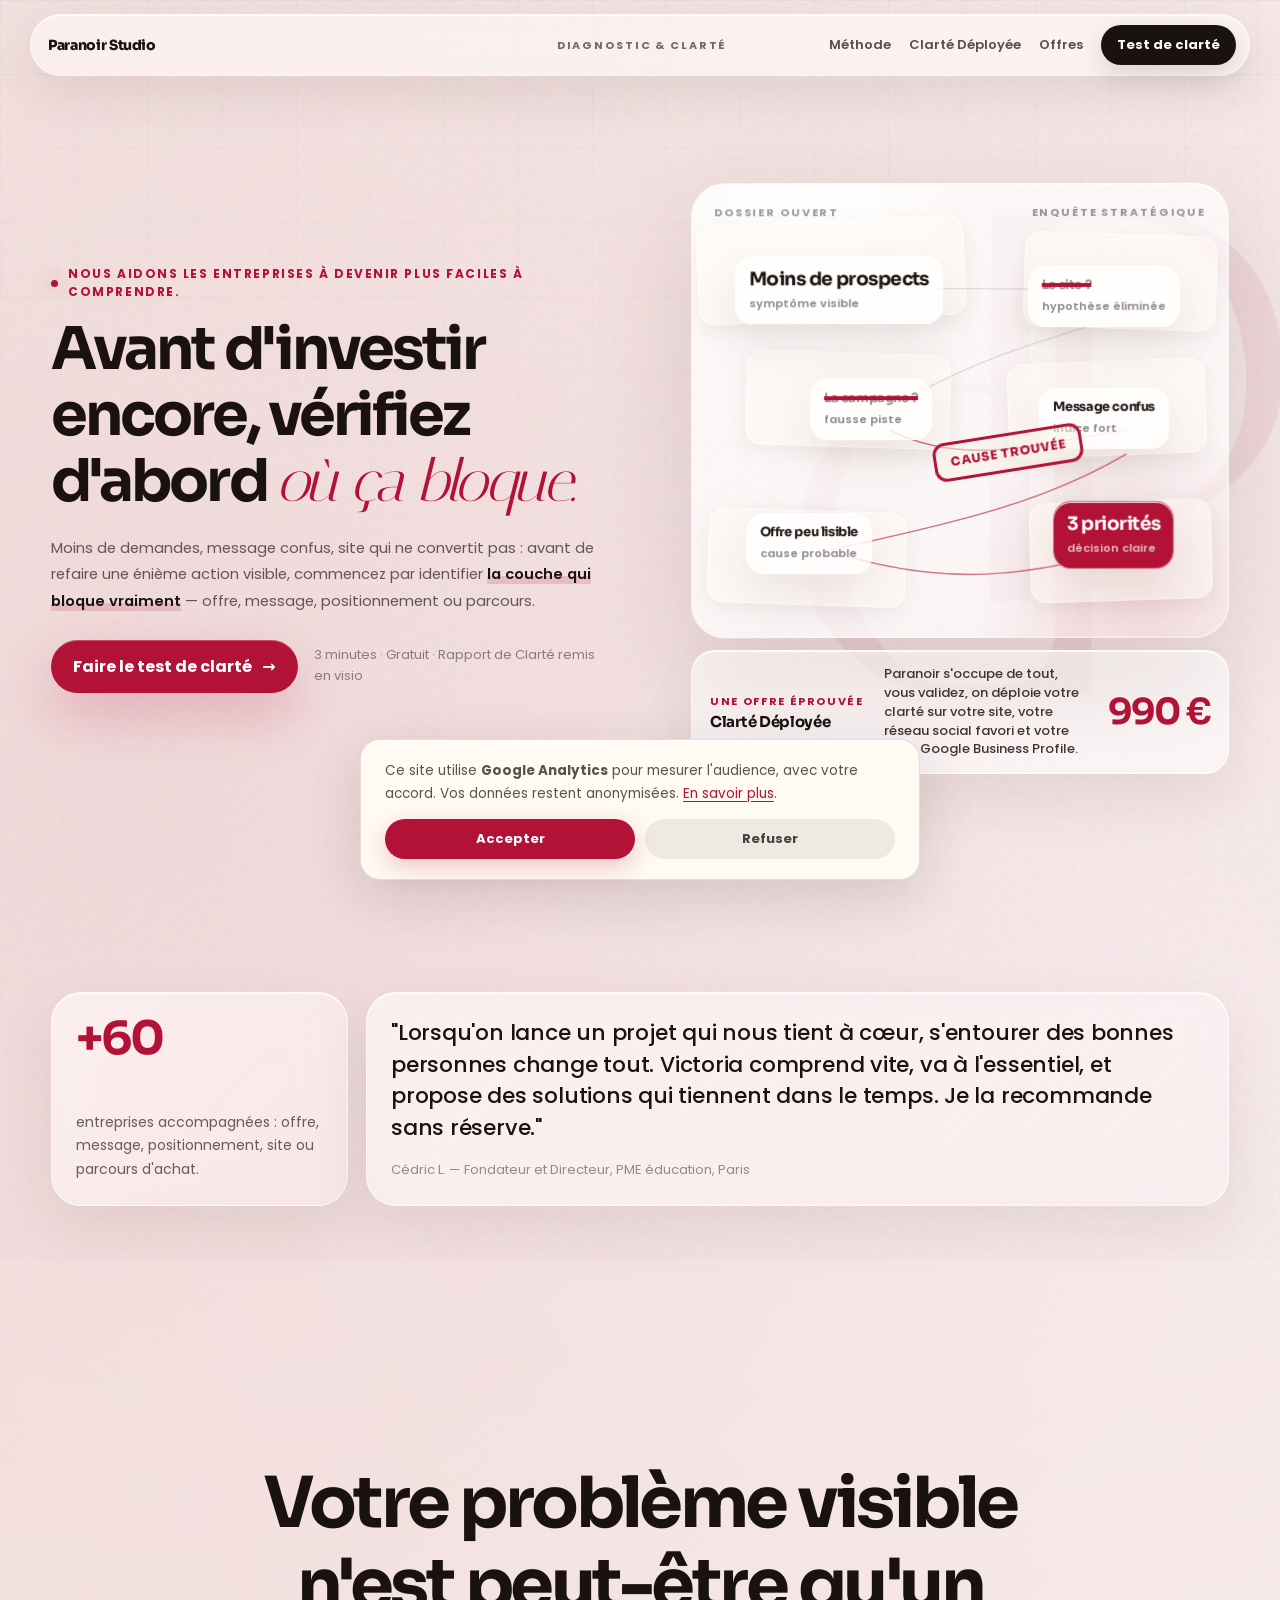
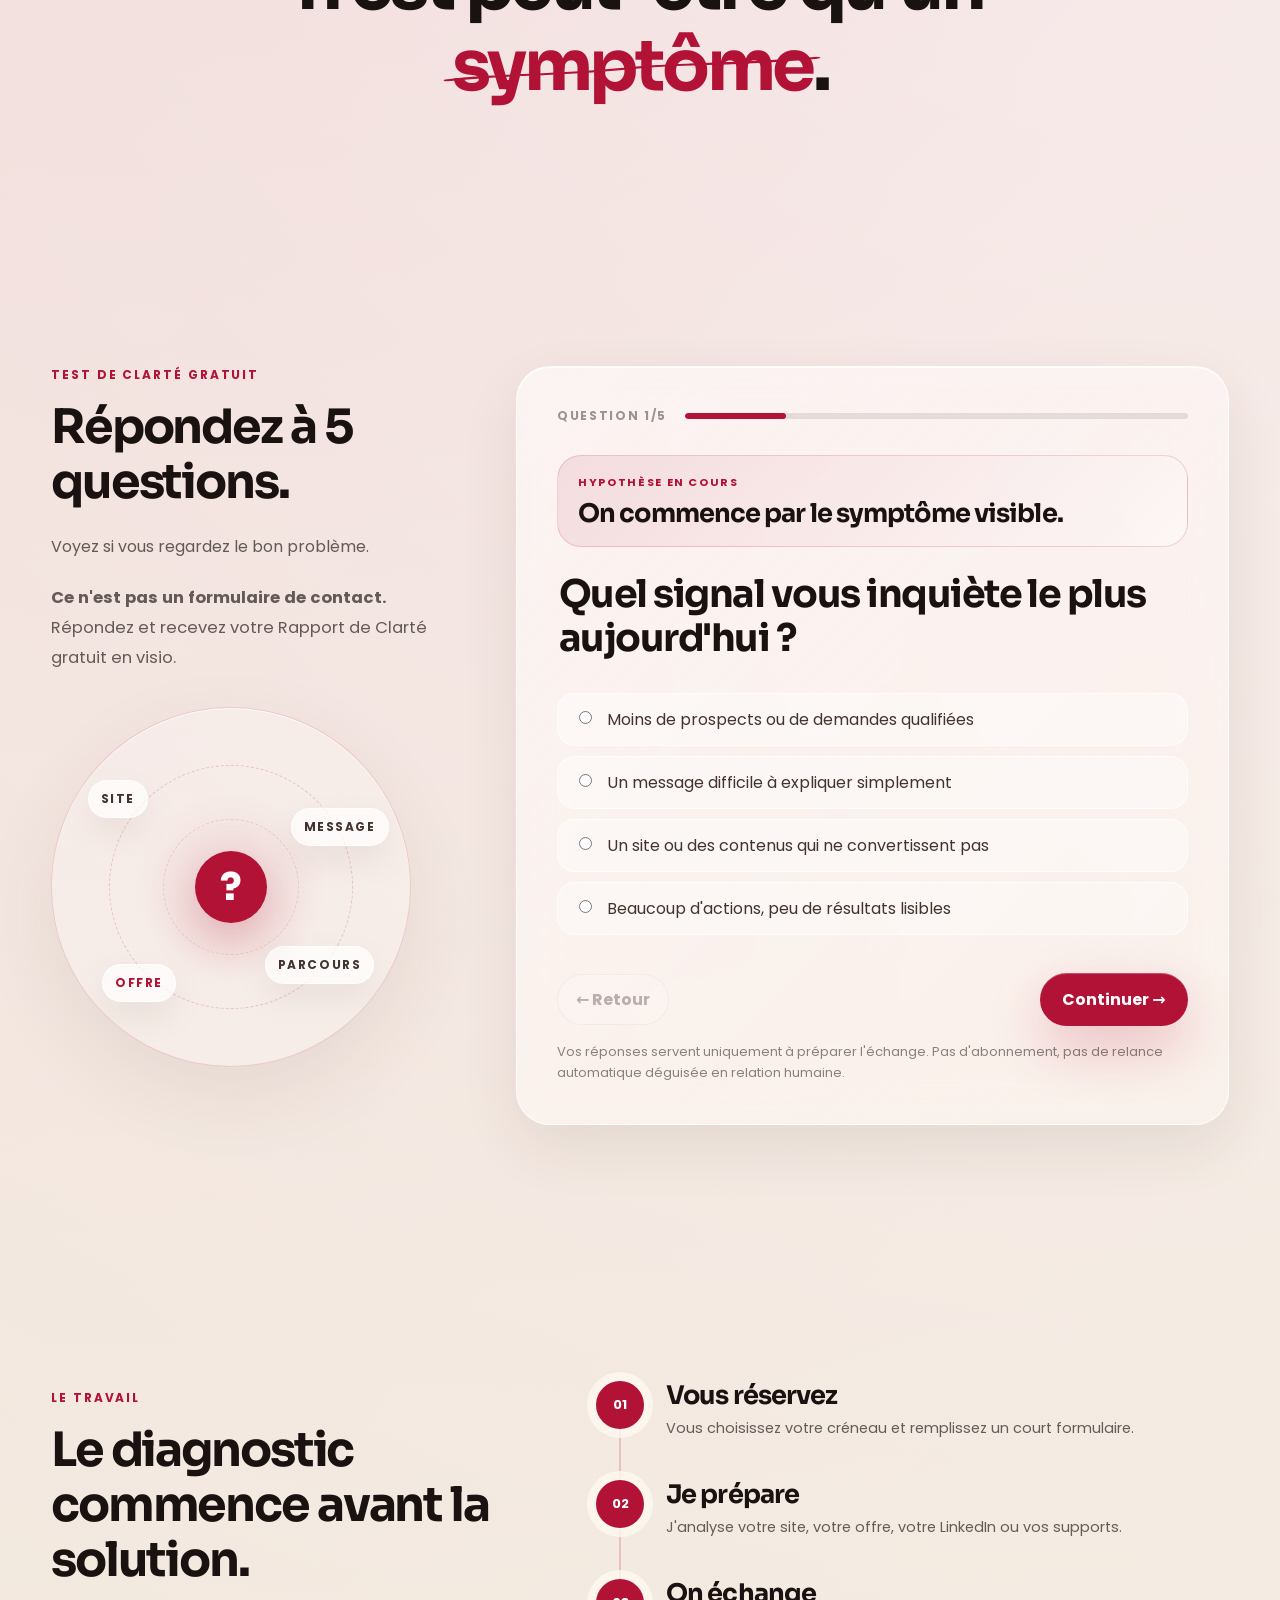
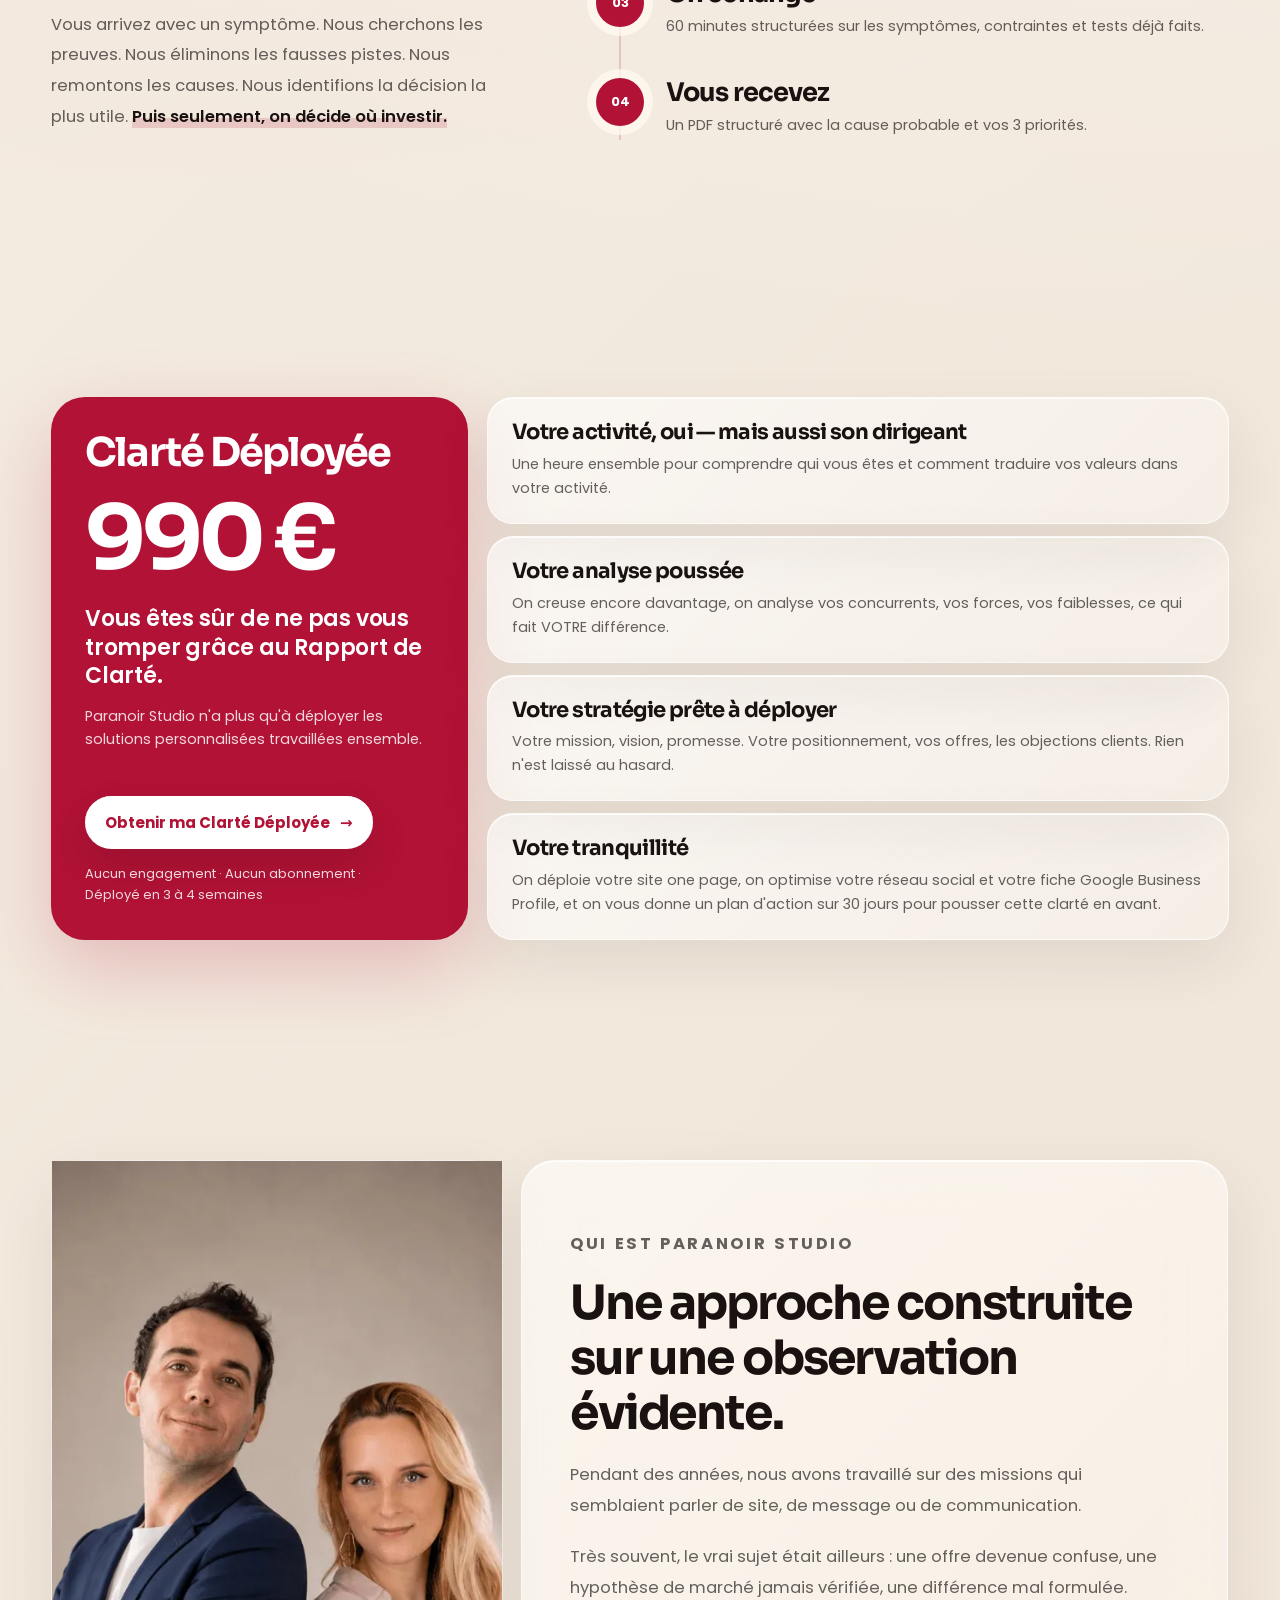
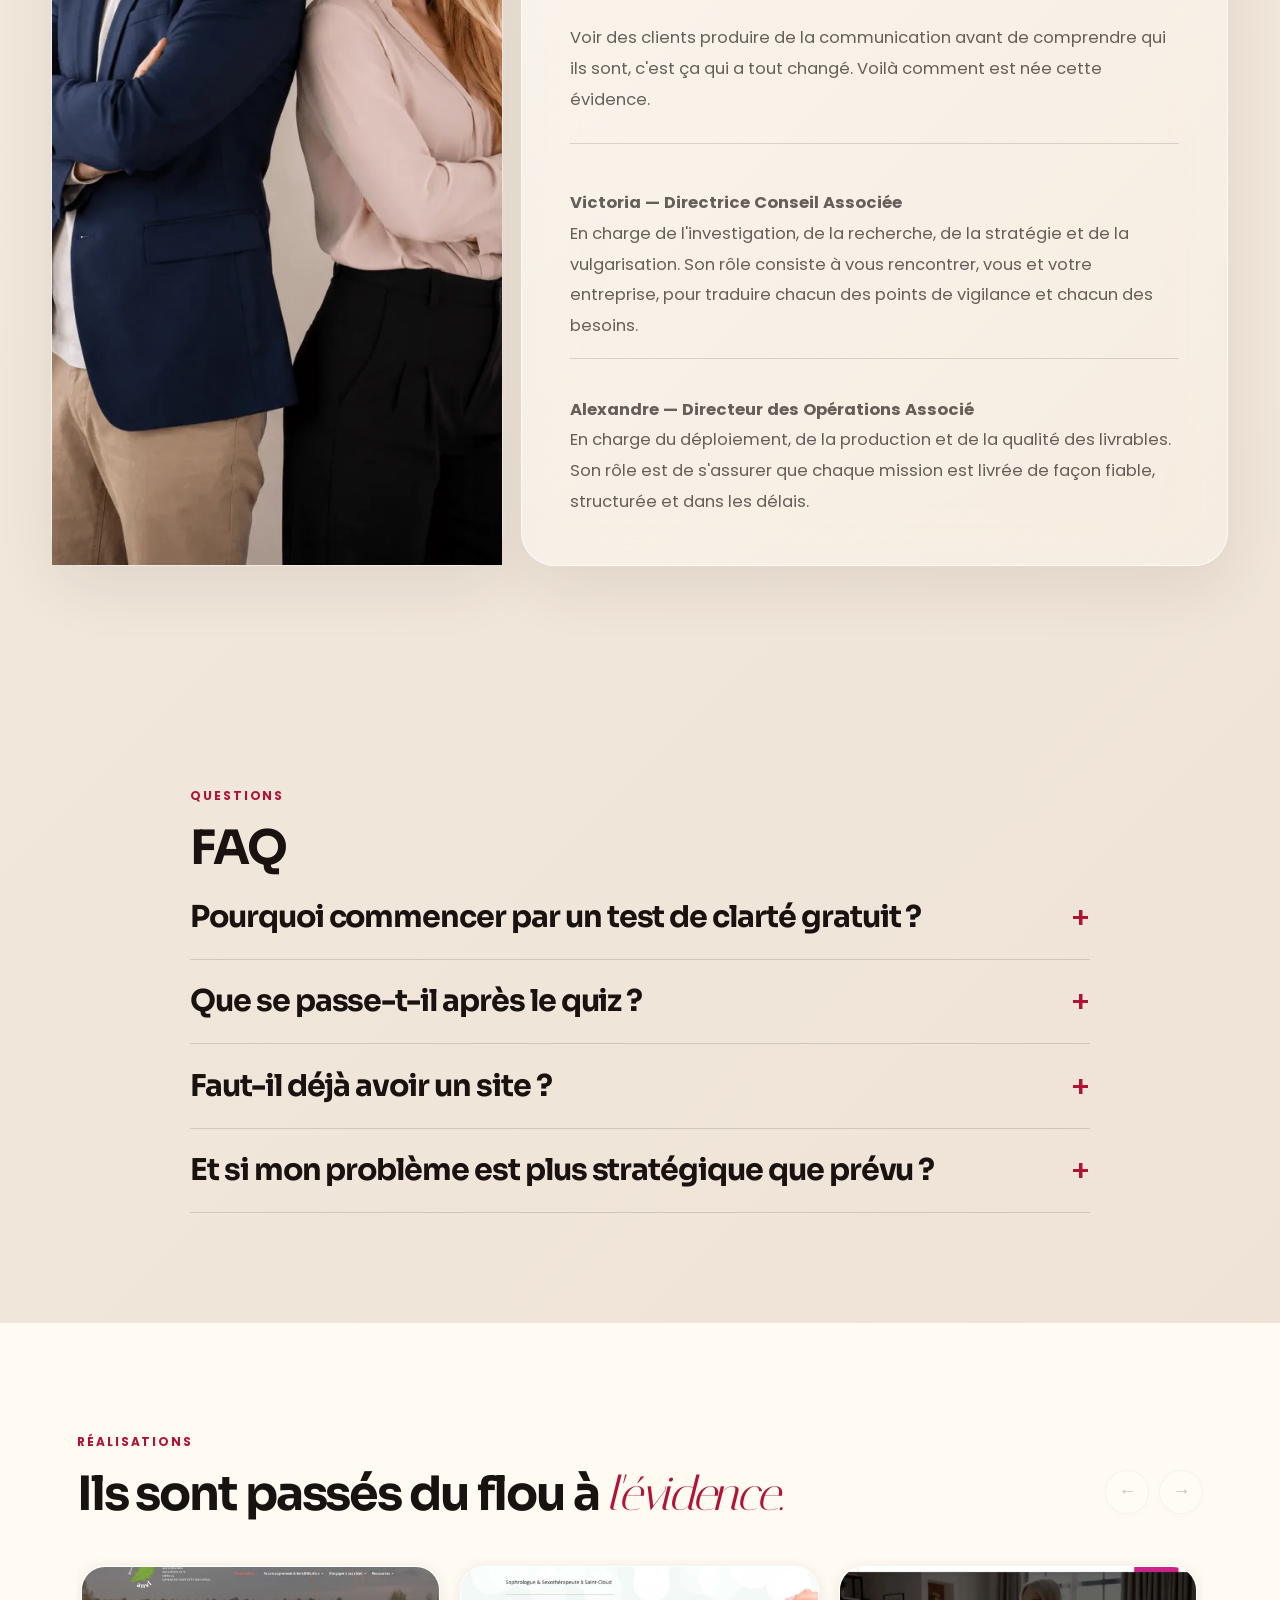
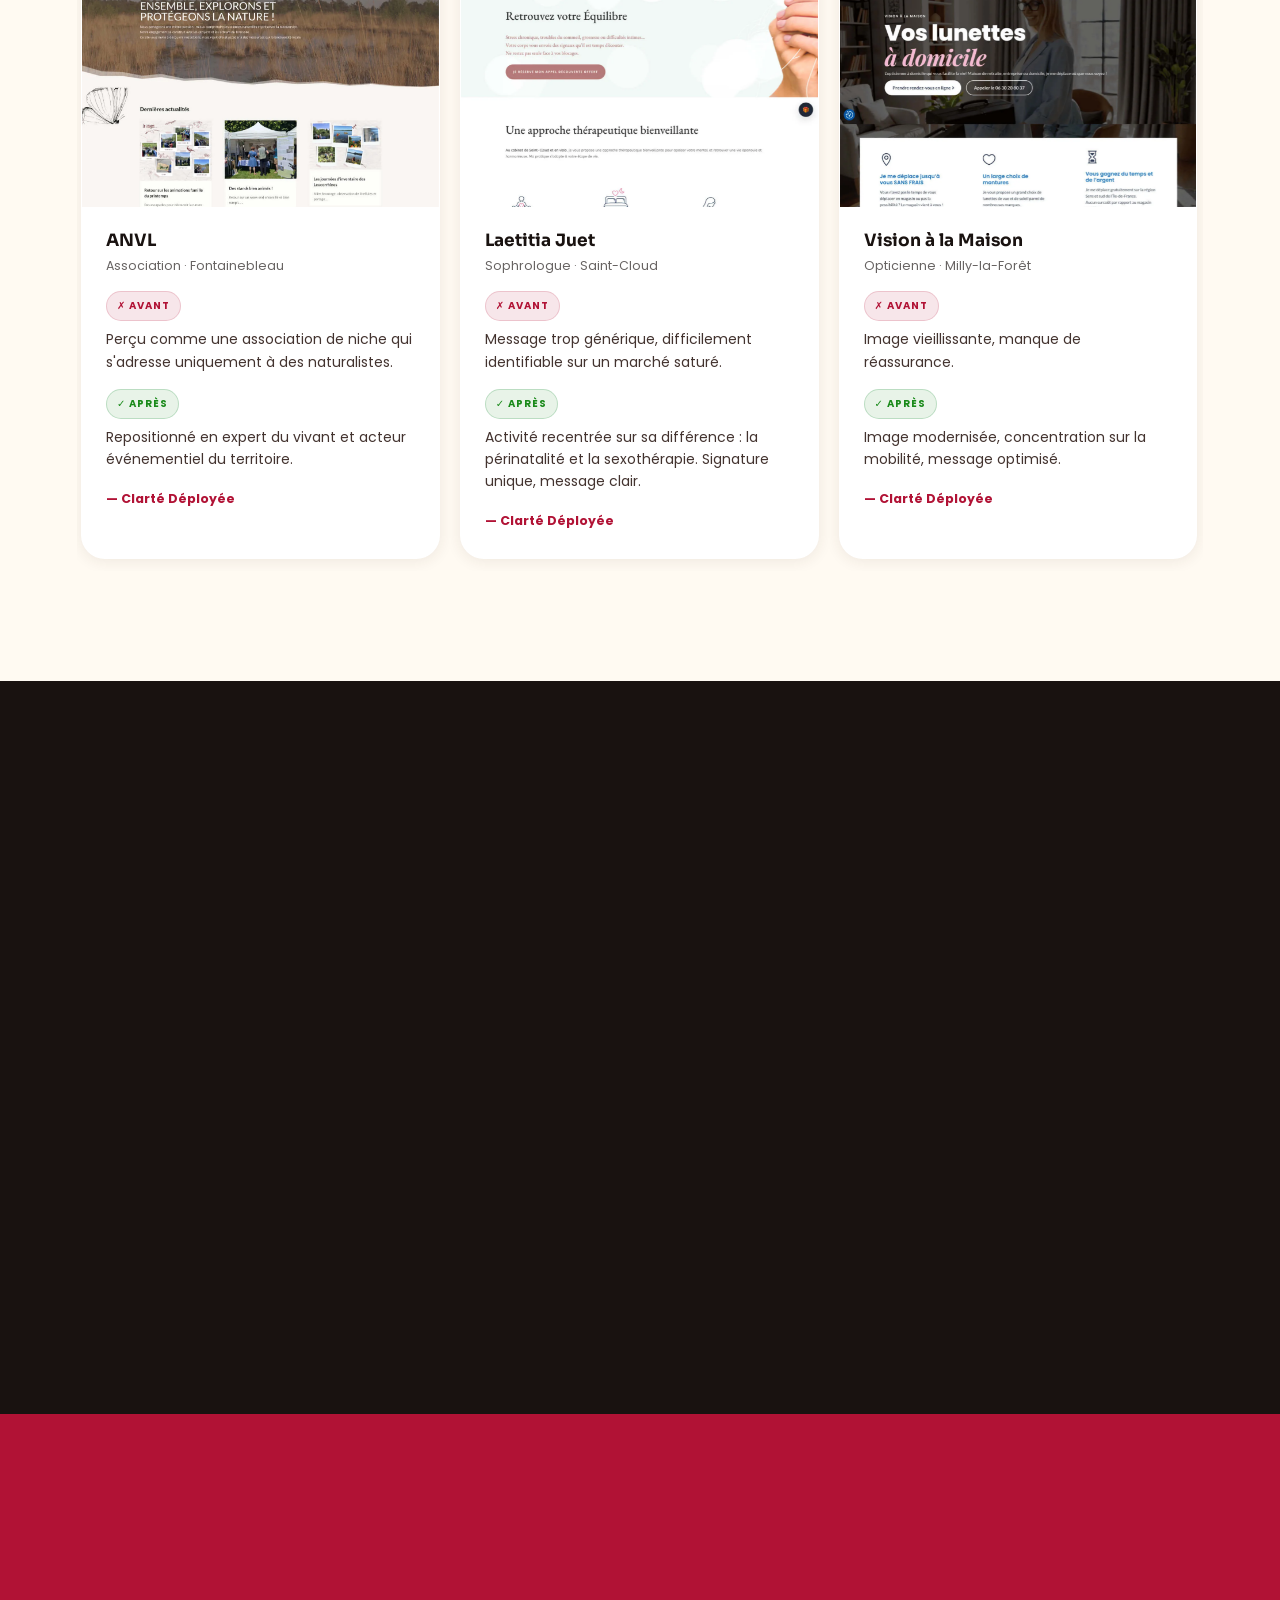
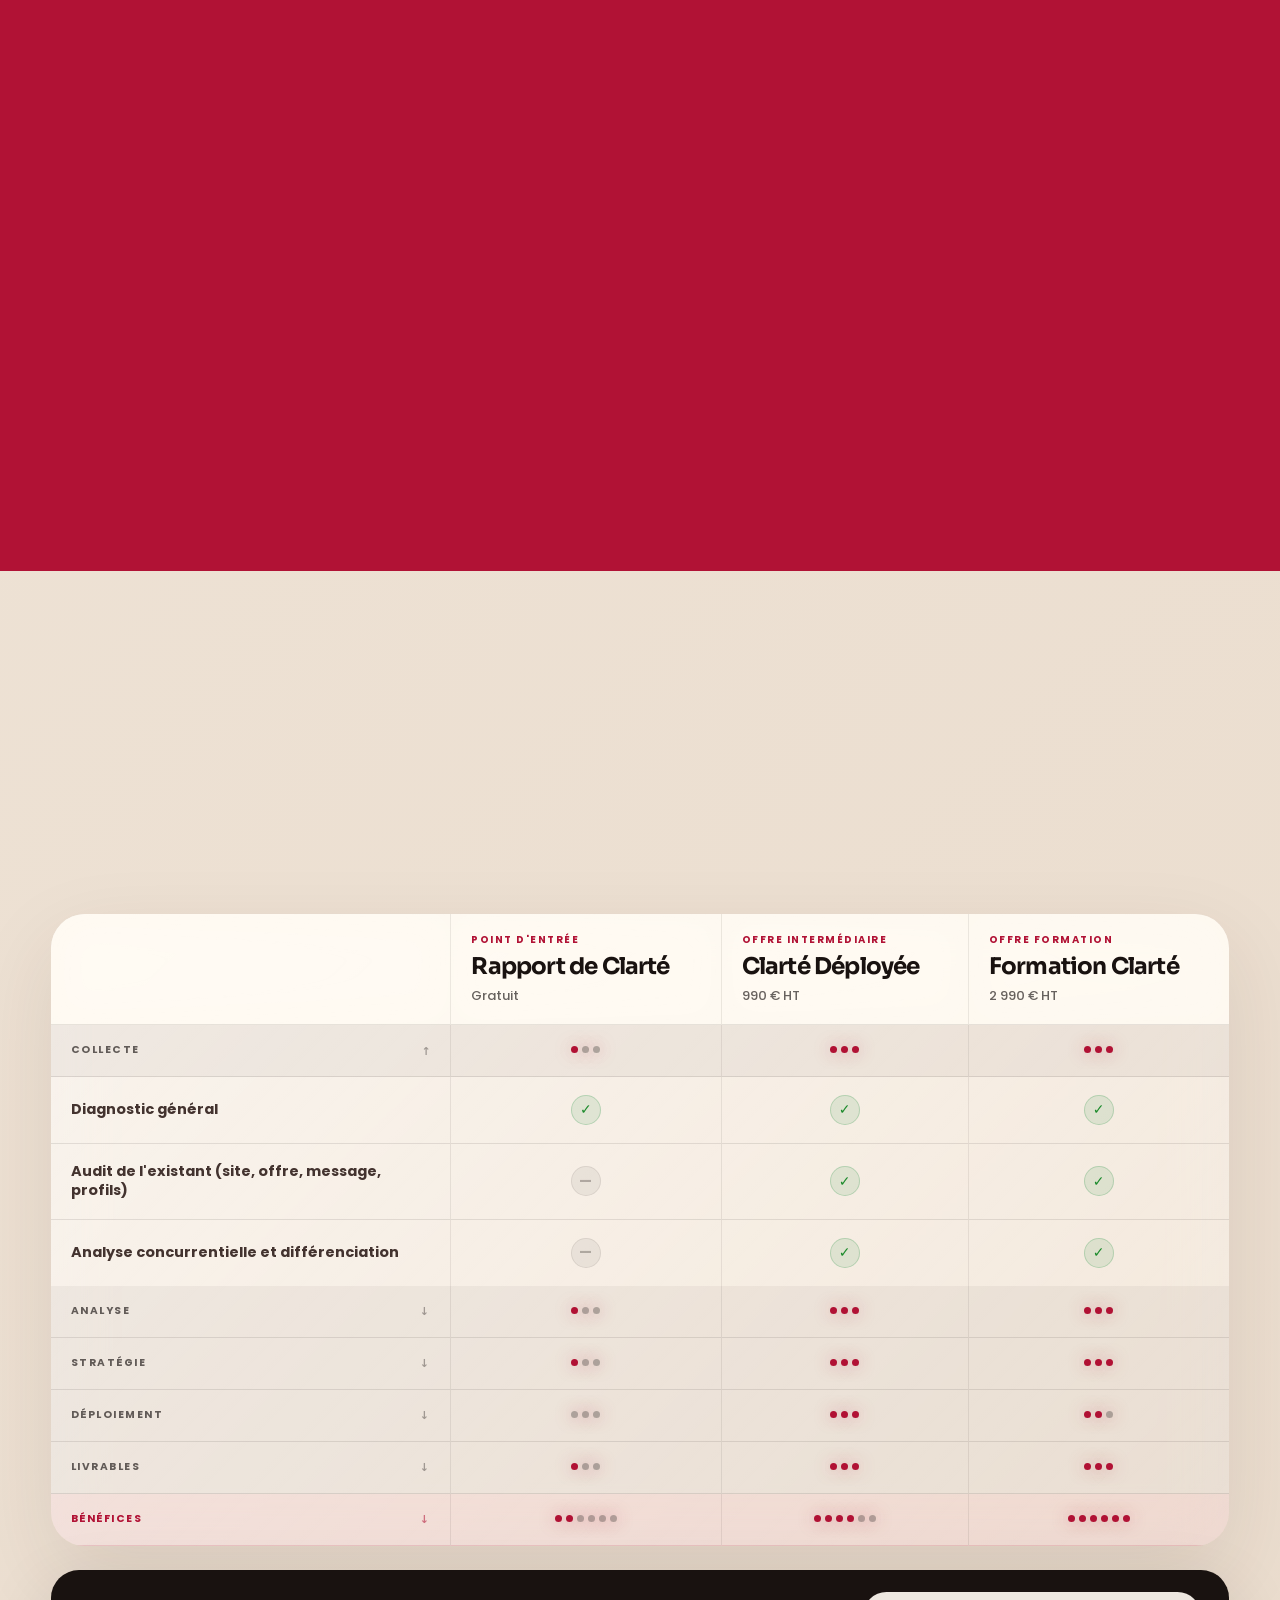
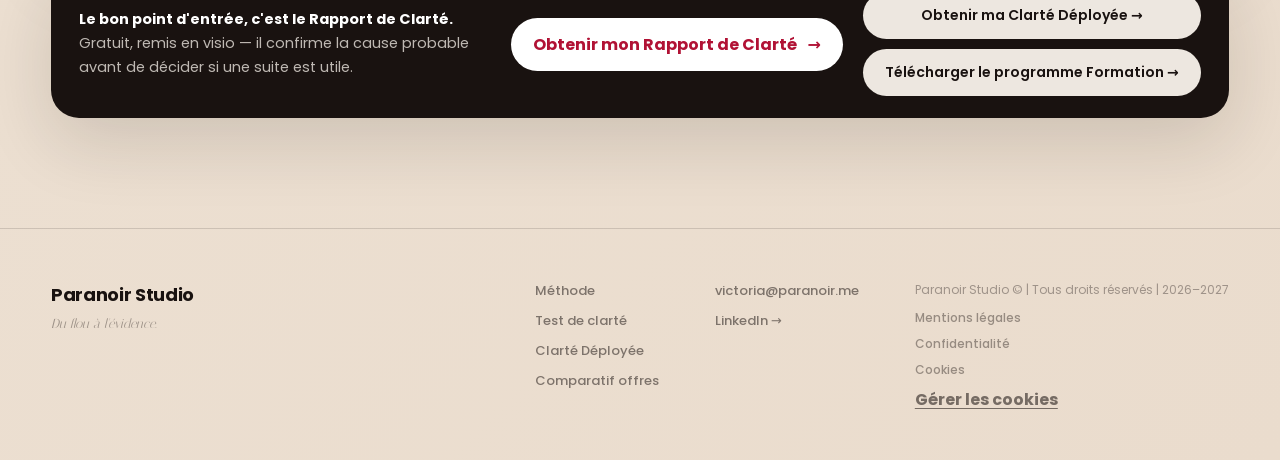
==== commit 11233c96: "Mobile: tableau scroll horizontal, comparison-head 1 col, bloc CTA comparatif 1 col" ====
--- a/index.html
+++ b/index.html
@@ -37,7 +37,7 @@
 <link rel="preload" href="/assets/fonts/sora-latin.woff2" as="font" type="font/woff2" crossorigin/>
 <link rel="preload" href="/assets/fonts/poppins-400.woff2" as="font" type="font/woff2" crossorigin/>
 <link rel="preload" href="/assets/fonts/poppins-700.woff2" as="font" type="font/woff2" crossorigin/>
-<link rel="stylesheet" href="/assets/css/site.min.css?v=10"/>
+<link rel="stylesheet" href="/assets/css/site.min.css?v=11"/>
 <script type="application/ld+json">
 [
   {
--- a/assets/css/site.min.css
+++ b/assets/css/site.min.css
@@ -1 +1 @@
-@font-face{font-family:Italiana;font-style:normal;font-weight:400;font-display:swap;src:url('../fonts/italiana-400.woff2') format('woff2')}@font-face{font-family:Poppins;font-style:normal;font-weight:400;font-display:swap;src:url('../fonts/poppins-400.woff2') format('woff2')}@font-face{font-family:Poppins;font-style:normal;font-weight:500;font-display:swap;src:url('../fonts/poppins-500.woff2') format('woff2')}@font-face{font-family:Poppins;font-style:normal;font-weight:600;font-display:swap;src:url('../fonts/poppins-600.woff2') format('woff2')}@font-face{font-family:Poppins;font-style:normal;font-weight:700;font-display:swap;src:url('../fonts/poppins-700.woff2') format('woff2')}@font-face{font-family:Sora;font-style:normal;font-weight:500 800;font-display:swap;src:url('../fonts/sora-latin.woff2') format('woff2')}:root{--paper:#f7f1e8;--paper2:#eadccd;--cream:#fffaf2;--ink:#191210;--ink2:#43332f;--muted:rgba(25,18,16,.66);--faint:rgba(25,18,16,.43);--line:rgba(25,18,16,.14);--carmine:#b11235;--carmine2:#df2d55;--rose:#f7c0cc;--glass:rgba(255,255,255,.52);--carmine-8:rgba(177,18,53,.08);--carmine-13:rgba(177,18,53,.13);--carmine-18:rgba(177,18,53,.18);--carmine-22:rgba(177,18,53,.22);--ink-6:rgba(25,18,16,.06);--ink-8:rgba(25,18,16,.08);--ink-10:rgba(25,18,16,.10);--ink-12:rgba(25,18,16,.12);--ink-48:rgba(25,18,16,.48);--white-50:rgba(255,255,255,.50);--white-65:rgba(255,255,255,.65);--white-80:rgba(255,255,255,.80);--sp-1:8px;--sp-2:16px;--sp-3:24px;--sp-4:32px;--sp-5:40px;--sp-6:48px;--sp-8:64px;--sp-10:80px;--sp-12:96px;--max:1220px;--gutter:clamp(20px,4vw,56px);--title:"Sora",system-ui,sans-serif;--body:"Poppins",system-ui,sans-serif;--highlight:"Italiana",Georgia,"Times New Roman",serif}*{box-sizing:border-box}html{scroll-behavior:auto}@media(prefers-reduced-motion:reduce){*,::after,::before{animation-duration:NaNs!important;animation-iteration-count:1!important;transition-duration:NaNs!important;scroll-behavior:auto!important}}.sr-only{position:absolute;width:1px;height:1px;padding:0;margin:-1px;overflow:hidden;clip:rect(0,0,0,0);white-space:nowrap;border:0}.skip-link{position:absolute;left:-9999px;top:auto;width:1px;height:1px;overflow:hidden}.skip-link:focus{position:fixed;top:12px;left:16px;width:auto;height:auto;padding:10px 20px;overflow:visible;background:var(--carmine);color:#fff;border-radius:8px;font-weight:700;font-size:14px;z-index:9999;outline:0}body{margin:0;font-family:var(--body);color:var(--ink);background:radial-gradient(circle at 12% 8%,rgba(177,18,53,.13),transparent 28%),radial-gradient(circle at 92% 10%,rgba(255,255,255,.85),transparent 28%),linear-gradient(135deg,var(--paper),var(--paper2));overflow-x:hidden}body::before{content:"";position:fixed;inset:0;pointer-events:none;z-index:0;background-image:linear-gradient(rgba(25,18,16,.032) 1px,transparent 1px),linear-gradient(90deg,rgba(25,18,16,.025) 1px,transparent 1px);background-size:74px 74px;mask-image:linear-gradient(to bottom,black 0%,transparent 76%)}body::after{content:"";position:fixed;inset:-40%;pointer-events:none;z-index:0;opacity:.055;will-change:transform;background-image:url("data:image/svg+xml,%3Csvg viewBox='0 0 260 260' xmlns='http://www.w3.org/2000/svg'%3E%3Cfilter id='n'%3E%3CfeTurbulence type='fractalNoise' baseFrequency='.9' numOctaves='3' stitchTiles='stitch'/%3E%3C/filter%3E%3Crect width='100%25' height='100%25' filter='url(%23n)'/%3E%3C/svg%3E");animation:grain 9s steps(10) infinite}a{color:inherit;text-decoration:none}h1,h2,p{margin:0}.page{position:relative;z-index:1}.nav{position:fixed;z-index:30;top:14px;left:50%;transform:translateX(-50%);width:min(calc(100% - 28px),var(--max));display:grid;grid-template-columns:1fr auto 1fr;align-items:center;gap:18px;padding:10px 13px 10px 17px;border:1px solid rgba(255,255,255,.68);border-radius:999px;background:rgba(255,255,255,.5);backdrop-filter:blur(26px) saturate(1.35);box-shadow:inset 0 1px 0 rgba(255,255,255,.86),0 18px 50px rgba(71,43,31,.1)}.brand{font-family:var(--title);font-weight:800;font-size:14px;letter-spacing:-.025em}.nav-mid{font-size:11px;text-transform:uppercase;letter-spacing:.17em;color:rgba(25,18,16,.6);font-weight:700}.nav-right{display:flex;justify-content:flex-end;align-items:center;gap:18px}.nav-link{font-size:13px;font-weight:600;color:rgba(25,18,16,.72);transition:color .15s}.nav-link:hover{color:var(--carmine)}.nav-cta{background:var(--ink);color:var(--cream);padding:10px 16px;border-radius:999px;font-size:13px;font-weight:700;box-shadow:0 10px 28px rgba(25,18,16,.14);transition:transform .22s ease,box-shadow .22s ease}.nav-cta:hover{transform:translateY(-3px);box-shadow:0 28px 64px rgba(25,18,16,.26),inset 0 1px 0 rgba(255,255,255,.12)}section{width:min(calc(100% - 2*var(--gutter)),var(--max));margin:0 auto;position:relative}.hero{min-height:calc(100svh - 18px);padding:calc(76px + 24px) 0 24px;align-content:center;display:grid;grid-template-columns:minmax(0,.92fr) minmax(390px,.86fr);gap:clamp(30px,5vw,68px);align-items:center}.eyebrow{display:flex;align-items:center;gap:10px;margin-bottom:16px;color:var(--carmine);text-transform:uppercase;letter-spacing:.13em;font-size:12px;font-weight:700}.dot{width:7px;height:7px;border-radius:999px;background:var(--carmine);box-shadow:0 0 18px rgba(177,18,53,.45)}h1{max-width:760px;font-family:var(--title);font-size:clamp(34px,4.6vw,60px);line-height:1.12;letter-spacing:-.05em;font-weight:700}.highlight{font-family:var(--highlight);font-weight:400;font-style:italic;color:var(--carmine);letter-spacing:-.045em}.sub{margin-top:20px;max-width:680px;color:var(--muted);font-size:clamp(14.5px,1.15vw,16.5px);line-height:1.78}.marker{color:var(--ink);font-weight:600;background:linear-gradient(transparent 58%,rgba(177,18,53,.16) 58%)}.hero-actions{display:flex;align-items:center;gap:16px;flex-wrap:wrap;margin-top:26px}.cta{display:inline-flex;align-items:center;justify-content:center;gap:10px;min-height:52px;padding:14px 22px;border-radius:999px;background:var(--carmine);color:#fff;font-weight:700;box-shadow:0 22px 54px rgba(177,18,53,.22),inset 0 1px 0 rgba(255,255,255,.26);transition:transform .22s ease,box-shadow .22s ease}.cta:hover{transform:translateY(-3px);box-shadow:0 28px 72px rgba(177,18,53,.31),inset 0 1px 0 rgba(255,255,255,.32)}.micro{max-width:300px;color:rgba(25,18,16,.48);font-size:13px;line-height:1.6}.case-board{position:relative;min-height:455px;border:1px solid rgba(255,255,255,.72);border-radius:34px;background:linear-gradient(135deg,rgba(255,255,255,.64),rgba(255,255,255,.3)),rgba(255,255,255,.4);backdrop-filter:blur(32px) saturate(1.38);box-shadow:inset 0 1px 0 rgba(255,255,255,.88),0 36px 104px rgba(76,45,32,.14);overflow:hidden;transform:rotateX(1.5deg) rotateY(-2.4deg);transform-style:preserve-3d;will-change:transform}.case-board::before{content:"";position:absolute;inset:0;background:radial-gradient(circle at 22% 4%,rgba(255,255,255,.88),transparent 27%),radial-gradient(circle at 84% 90%,rgba(177,18,53,.13),transparent 28%);pointer-events:none}.case-board::after{content:"";position:absolute;inset:0;background:linear-gradient(115deg,transparent 8%,rgba(255,255,255,.42) 36%,transparent 52%);transform:translateX(-80%);animation:sheen 7.5s ease-in-out infinite;pointer-events:none}.board-top{position:absolute;top:20px;left:22px;right:22px;z-index:4;display:flex;justify-content:space-between;gap:18px;color:rgba(25,18,16,.42);text-transform:uppercase;letter-spacing:.17em;font-size:11px;font-weight:700}.paper-layer{position:absolute;border-radius:16px;background:rgba(255,250,242,.52);border:1px solid rgba(255,255,255,.62);box-shadow:0 6px 20px rgba(74,43,31,.07);transform:rotate(var(--r));z-index:1}.paper-a{width:50%;height:22%;left:1%;top:8%;--r:-2.5deg}.paper-b{width:36%;height:21%;right:2%;top:11%;--r:2deg}.paper-c{width:38%;height:21%;left:10%;top:37%;--r:1.8deg}.paper-d{width:37%;height:21%;right:4%;top:39%;--r:-2.2deg}.paper-e{width:37%;height:21%;left:3%;bottom:7%;--r:2deg}.paper-f{width:34%;height:22%;right:3%;bottom:8%;--r:-1.8deg}.thread-svg{position:absolute;inset:0;width:100%;height:100%;z-index:2;pointer-events:none}.thread{fill:none;stroke:var(--carmine);stroke-width:2.2;stroke-linecap:round;stroke-dasharray:720;stroke-dashoffset:720;opacity:.58;animation:draw .65s ease forwards}.thread.soft{stroke:rgba(25,18,16,.20)}.thread-svg path:first-child{animation-delay:.3s}.thread-svg path:nth-child(2){animation-delay:1.05s}.thread-svg path:nth-child(3){animation-delay:1.8s}.thread-svg path:nth-child(4){animation-delay:2.55s}.thread-svg path:nth-child(5){animation-delay:3.3s}.evidence{position:absolute;z-index:3;padding:11px 13px;border:1px solid rgba(255,255,255,.78);border-radius:18px;background:rgba(255,255,255,.66);backdrop-filter:blur(18px);box-shadow:inset 0 1px 0 rgba(255,255,255,.9),0 18px 46px rgba(74,43,31,.1);animation:float 5.5s ease-in-out infinite}.evidence strong{display:block;font-family:var(--title);font-size:clamp(12px,1vw,14.5px);line-height:1.18;letter-spacing:-.03em;font-weight:700;white-space:nowrap}.evidence span{display:block;margin-top:5px;color:rgba(25,18,16,.5);font-size:11px;font-weight:600}.evidence.big strong{font-size:clamp(15px,1.45vw,20px)}.evidence.false strong{color:rgba(25,18,16,.46);text-decoration:line-through;text-decoration-color:var(--carmine);text-decoration-thickness:4px}.evidence.result{background:var(--carmine);color:#fff;border-color:rgba(255,255,255,.42)}.evidence.result span{color:rgba(255,255,255,.72)}.ev1{left:8%;top:16%;animation-delay:0s}.ev2{right:9%;top:18%;animation-delay:.42s}.ev3{left:22%;top:43%;animation-delay:.78s}.ev4{right:11%;top:45%;animation-delay:.18s}.ev5{left:10%;bottom:14%;animation-delay:.62s}.ev6{right:10%;bottom:15%;animation-delay:.36s}.stamp{position:absolute;z-index:4;left:45%;top:55%;transform:rotate(-9deg) scale(1.22);border:3px solid var(--carmine);color:var(--carmine);padding:9px 14px;border-radius:12px;background:rgba(247,241,232,.5);font-family:var(--title);font-size:12px;font-weight:800;letter-spacing:.08em;text-transform:uppercase;opacity:0;animation:stamp .58s cubic-bezier(.15,1.6,.25,1) forwards 3.9s}.hero-offer{margin-top:12px;display:grid;grid-template-columns:auto 1fr auto;align-items:center;gap:20px;padding:14px 18px;border-radius:24px;border:1px solid rgba(255,255,255,.72);background:rgba(255,255,255,.55);backdrop-filter:blur(26px) saturate(1.3);box-shadow:inset 0 1px 0 rgba(255,255,255,.88),0 22px 60px rgba(76,45,32,.1)}.hero-offer small{display:block;color:var(--carmine);text-transform:uppercase;letter-spacing:.15em;font-size:11px;font-weight:700;margin-bottom:4px}.offer-name{font-family:var(--title);font-size:15px;line-height:1.1;letter-spacing:-.02em;font-weight:700}.offer-text{color:var(--ink2);font-size:13px;line-height:1.45;font-weight:500}.offer-price{font-family:var(--title);font-size:36px;line-height:.9;letter-spacing:-.05em;font-weight:700;white-space:nowrap;color:var(--carmine)}.proof{padding:clamp(72px,9vw,110px) 0;display:grid;grid-template-columns:.78fr 1.44fr .78fr;gap:18px}.liquid{border:1px solid rgba(255,255,255,.68);background:linear-gradient(135deg,rgba(255,255,255,.58),rgba(255,255,255,.31));backdrop-filter:blur(24px) saturate(1.35);box-shadow:inset 0 1px 0 rgba(255,255,255,.86),0 22px 58px rgba(72,43,31,.09)}.proof-item{border-radius:30px;padding:24px;min-height:176px;display:flex;flex-direction:column;justify-content:space-between}.stat{font-family:var(--title);font-size:46px;line-height:.95;letter-spacing:-.05em;color:var(--carmine);font-weight:700}.proof-item p{color:var(--muted);line-height:1.65;font-size:14px}.quote{font-family:var(--body);font-size:clamp(18px,1.7vw,24px)!important;font-weight:500;line-height:1.45!important;letter-spacing:-.01em;color:var(--ink)!important}.byline{font-family:var(--body);font-size:13px!important;color:rgba(25,18,16,.46)!important;margin-top:16px}.statement{min-height:60svh;display:grid;place-items:center;text-align:center;padding:clamp(72px,9vw,110px) clamp(20px,6vw,80px)}.statement h2{max-width:920px;font-family:var(--title);font-size:clamp(34px,5.5vw,76px);line-height:1.16;letter-spacing:-.05em;font-weight:700}.statement .highlight{position:relative;display:inline-block}.statement .highlight::after{content:"";position:absolute;left:-3%;right:-3%;top:57%;height:.1em;background:var(--carmine);transform:scaleX(0);transform-origin:left;animation:strike linear both;animation-timeline:view();animation-range:entry 8% cover 45%}.chapter{padding:76px 0}.split{display:grid;grid-template-columns:.78fr 1.22fr;gap:clamp(38px,7vw,98px);align-items:start}.kicker{margin-bottom:16px;color:var(--carmine);font-size:12px;text-transform:uppercase;letter-spacing:.16em;font-weight:700}h2{font-family:var(--title);font-size:clamp(29px,3.7vw,52px);line-height:1.16;letter-spacing:-.045em;font-weight:700}.lede{margin-top:22px;max-width:610px;color:var(--muted);font-size:16.5px;line-height:1.82}.symptoms{display:grid;border-top:1px solid var(--line)}.symptom{display:grid;grid-template-columns:1fr auto;gap:24px;align-items:baseline;padding:22px 0;border-bottom:1px solid var(--line)}.symptom strong{font-family:var(--title);font-size:clamp(19px,2vw,29px);line-height:1.18;letter-spacing:-.035em;font-weight:600}.symptom span{color:var(--carmine);text-transform:uppercase;letter-spacing:.13em;font-size:11px;font-weight:700}.risk{margin-top:28px;padding-left:20px;border-left:4px solid var(--carmine);font-family:var(--highlight);color:var(--carmine);font-size:clamp(25px,3vw,40px);line-height:1.08;letter-spacing:-.04em}.method{padding:clamp(72px,9vw,110px) 0;display:grid;grid-template-columns:.85fr 1.15fr;gap:clamp(38px,6vw,86px);align-items:center}.method p:not(.kicker){margin-top:22px;color:var(--muted);font-size:16.5px;line-height:1.86;max-width:580px}.timeline{position:relative;padding:18px 0}.timeline::before{content:"";position:absolute;left:23px;top:38px;bottom:38px;width:2px;background:rgba(177,18,53,.18)}.timeline::after{content:"";position:absolute;left:23px;top:38px;height:calc(100% - 76px);width:2px;background:var(--carmine);transform-origin:top;transform:scaleY(0);animation:progress linear both;animation-timeline:view();animation-range:entry 12% cover 74%}.step{position:relative;display:grid;grid-template-columns:48px 1fr;gap:22px;align-items:start;padding:18px 0 22px;opacity:.36;transform:translateX(-10px);animation:stepFade linear both;animation-timeline:view();animation-range:entry 0% cover 40%}.num{position:relative;z-index:2;width:48px;height:48px;display:grid;place-items:center;border-radius:999px;background:var(--carmine);color:#fff;font-weight:700;font-size:13px;box-shadow:0 0 0 9px rgba(255,250,242,.74)}.step strong{display:block;font-family:var(--title);font-size:clamp(19px,2vw,28px);line-height:1.12;letter-spacing:-.035em;font-weight:700}.step span{display:block;margin-top:7px;color:var(--muted);font-size:14.5px;line-height:1.62;max-width:540px}.offer{padding:clamp(72px,9vw,110px) 0}.offer-layout{display:grid;grid-template-columns:.72fr 1.28fr;gap:18px;align-items:stretch}.price-panel{border-radius:34px;background:var(--carmine);color:#fff;padding:34px;min-height:430px;display:flex;flex-direction:column;justify-content:space-between;box-shadow:0 28px 74px rgba(177,18,53,.22)}.price-panel h2{color:#fff;font-size:clamp(29px,3.1vw,43px);line-height:1.14}.price{margin-top:24px;font-family:var(--title);font-size:clamp(64px,7vw,100px);line-height:.88;letter-spacing:-.06em;font-weight:700;white-space:nowrap}.price-line{margin-top:26px;color:#fff;font-family:var(--body);font-weight:600;font-size:clamp(17px,1.8vw,22px);line-height:1.3;letter-spacing:-.01em}.price-note{margin-top:14px;color:rgba(255,255,255,.84);font-size:14.5px;line-height:1.6}.price-panel .cta{margin-top:28px;background:#fff;color:var(--carmine);box-shadow:0 18px 42px rgba(0,0,0,.12),inset 0 1px 0 rgba(255,255,255,.8);font-size:15px;padding:15px 20px}.price-panel .micro{color:rgba(255,255,255,.84);margin-top:15px}.offer-list{display:grid;gap:12px}.detail{border-radius:26px;padding:22px 24px}.detail strong{display:block;font-family:var(--title);font-size:clamp(18px,1.65vw,24px);line-height:1.18;letter-spacing:-.03em}.detail span{display:block;margin-top:8px;color:var(--muted);font-size:14.5px;line-height:1.65}.about{padding:clamp(72px,9vw,110px) 0;display:grid;grid-template-columns:.78fr 1.22fr;gap:18px}.photo{min-height:430px;border-radius:34px;background:linear-gradient(130deg,rgba(25,18,16,.12),rgba(177,18,53,.1)),url("data:image/svg+xml,%3Csvg width='900' height='1000' viewBox='0 0 900 1000' xmlns='http://www.w3.org/2000/svg'%3E%3Crect width='900' height='1000' fill='%23eadccd'/%3E%3Cpath d='M120 180h520v46H120zM120 260h390v24H120zM120 312h470v24H120zM120 364h330v24H120zM120 590h650v9H120zM170 630h260v20H170zM170 680h360v20H170zM170 730h300v20H170z' fill='%23191210' opacity='.14'/%3E%3Ccircle cx='650' cy='730' r='105' fill='%23b11235' opacity='.20'/%3E%3C/svg%3E");background-size:cover;background-position:center}.about-copy{border-radius:34px;padding:clamp(28px,4vw,48px)}.about-copy p{margin-top:20px;color:var(--muted);font-size:16.5px;line-height:1.86}.faq{max-width:900px;padding:clamp(72px,9vw,110px) 0}details{padding:24px 0;border-bottom:1px solid var(--line)}summary{list-style:none;cursor:pointer;display:flex;justify-content:space-between;gap:24px;font-family:var(--title);font-size:clamp(20px,2.35vw,31px);line-height:1.18;letter-spacing:-.035em;font-weight:700}summary::after{content:"+";color:var(--carmine);font-family:var(--body);font-weight:500}details[open] summary::after{content:"–"}details p{margin-top:15px;max-width:740px;color:var(--muted);line-height:1.76;font-size:15.5px}.final{width:100%;max-width:none;background:var(--carmine);color:#fff;text-align:center;padding:clamp(72px,9vw,110px) var(--gutter)}.final-inner{max-width:960px;margin:0 auto}.final h2{color:#fff;font-size:clamp(35px,5vw,70px)}.final .highlight{color:rgba(255,255,255,.84)}.final p{max-width:650px;margin:24px auto 0;color:#fff;line-height:1.76;font-size:16.5px}.final .cta{margin-top:32px;background:#fff;color:var(--carmine);box-shadow:0 20px 50px rgba(0,0,0,.13)}.final .micro{margin:15px auto 0;color:rgba(255,255,255,.84)}.site-footer{border-top:1px solid var(--line);padding:52px 0 48px}.site-footer .footer-inner{width:min(calc(100% - 2*var(--gutter)),var(--max));margin:0 auto;display:grid;grid-template-columns:1fr auto auto auto;gap:56px;align-items:start}.footer-logo{display:block;font-family:var(--display);font-size:18px;font-weight:800;color:var(--ink);letter-spacing:-.02em}.footer-tagline{margin-top:8px;font-size:13px;font-style:italic;font-family:var(--highlight);color:rgba(25,18,16,.38)}.footer-contact,.footer-nav{display:flex;flex-direction:column;gap:10px}.footer-contact a,.footer-nav a{font-size:13px;font-weight:500;color:rgba(25,18,16,.52);transition:color .15s}.footer-contact a:hover,.footer-nav a:hover{color:var(--carmine)}.footer-legal-col{display:flex;flex-direction:column;gap:10px}.footer-copy{font-size:12px;color:rgba(25,18,16,.36);white-space:nowrap}.site-footer-links{display:flex;flex-direction:column;gap:8px}.site-footer-links a{font-size:12px;font-weight:500;color:rgba(25,18,16,.4);transition:color .15s}.site-footer-links a:hover{color:var(--carmine)}.footer-cookie-btn{background:0 0;border:none;cursor:pointer;font-size:12px;font-family:inherit;font-weight:500;color:rgba(25,18,16,.4);padding:0;text-align:left;transition:color .15s}.footer-cookie-btn:hover{color:var(--carmine)}@media(max-width:960px){.site-footer .footer-inner{grid-template-columns:1fr 1fr;gap:36px}}@media(max-width:580px){.site-footer .footer-inner{grid-template-columns:1fr;gap:28px}}.reveal{opacity:0;transform:translateY(24px);transition:opacity .7s ease,transform .7s ease;will-change:opacity,transform}.visible{opacity:1;transform:translateY(0)}.hero-bg{position:fixed;inset:0;z-index:0;pointer-events:none;overflow:hidden;contain:paint}.hero-bg img{position:absolute;width:min(580px,50vw);height:auto;top:50%;right:-4%;opacity:.08;mix-blend-mode:multiply;will-change:transform}.page{position:relative;z-index:2}.nav{z-index:40}@media(max-width:720px){.hero-bg img{opacity:.05;width:min(380px,80vw)}}@media(prefers-reduced-motion:reduce){.hero-bg{display:none}}.prequiz{padding:clamp(72px,9vw,110px) 0;display:grid;grid-template-columns:.72fr 1.28fr;gap:clamp(28px,5vw,72px);align-items:start}.prequiz-head{position:sticky;top:112px;align-self:start}.prequiz .lede{max-width:520px}.quiz{border-radius:34px;padding:clamp(24px,3.5vw,40px);min-height:520px}.quiz-progress{display:grid;grid-template-columns:auto 1fr;gap:18px;align-items:center;margin-bottom:30px;color:var(--faint);font-size:12px;text-transform:uppercase;letter-spacing:.14em;font-weight:700}.quiz-progress div{height:6px;border-radius:999px;background:rgba(25,18,16,.1);overflow:hidden}.quiz-progress i{display:block;height:100%;width:20%;border-radius:999px;background:var(--carmine);transition:width .35s ease}.quiz-step{display:none;border:0;padding:0;margin:0}.quiz-step.active{display:block;animation:quizIn .32s ease both}.quiz-step legend{display:block;margin-bottom:22px;font-family:var(--title);font-size:clamp(24px,3vw,38px);line-height:1.15;letter-spacing:-.04em;font-weight:700}.quiz-step label{display:flex;align-items:flex-start;gap:12px;margin:10px 0;padding:14px 16px;border:1px solid rgba(255,255,255,.68);border-radius:18px;background:rgba(255,255,255,.36);color:var(--ink2);line-height:1.45;cursor:pointer;transition:transform .18s ease,border-color .18s ease,background .18s ease}.quiz-step label:hover{transform:translateY(-2px);border-color:rgba(177,18,53,.32);background:rgba(255,255,255,.54)}.quiz-step input[type=checkbox],.quiz-step input[type=radio]{accent-color:var(--carmine);margin-top:3px}.quiz-fields{display:grid;gap:12px}.quiz-fields label{display:grid;gap:8px;margin:0;cursor:default}.quiz-fields label span{color:rgba(25,18,16,.66);font-size:12px;font-weight:500}.quiz-fields label span [aria-hidden]{color:var(--carmine);font-weight:700}.field-opt{color:var(--faint);font-weight:400;font-size:11px;margin-left:4px}.quiz-fields input{width:100%;min-height:50px;border:1px solid rgba(25,18,16,.13);border-radius:16px;background:rgba(255,255,255,.64);padding:0 15px;font:inherit;color:var(--ink);outline:0}.quiz-fields input:focus{border-color:rgba(177,18,53,.42);box-shadow:0 0 0 4px rgba(177,18,53,.1)}.quiz-note,.quiz-privacy{margin-top:16px;color:rgba(25,18,16,.5);font-size:13px;line-height:1.6}.quiz-result{display:none;margin-top:22px;padding:18px;border-radius:20px;background:rgba(177,18,53,.08);color:var(--ink2);line-height:1.62}.quiz-result.active{display:block}.quiz-actions{display:flex;justify-content:space-between;align-items:center;gap:14px;flex-wrap:wrap;margin-top:28px}.quiz-back{min-height:48px;padding:12px 18px;border:1px solid rgba(25,18,16,.12);border-radius:999px;background:rgba(255,255,255,.42);color:var(--ink2);font:inherit;font-weight:700;cursor:pointer}.quiz-next,.quiz-submit{border:0;cursor:pointer;font:inherit;font-weight:700}.quiz-submit{display:none}.quiz-back[disabled]{opacity:.35;cursor:not-allowed}.quiz-error{outline:2px solid rgba(177,18,53,.28);outline-offset:6px;border-radius:22px}@keyframes quizIn{from{opacity:0;transform:translateY(12px)}to{opacity:1;transform:translateY(0)}}.quiz-orbit{position:relative;width:min(360px,100%);aspect-ratio:1;margin-top:34px;border-radius:999px;border:1px solid rgba(177,18,53,.16);background:radial-gradient(circle at center,rgba(177,18,53,.1),transparent 38%),rgba(255,255,255,.26);box-shadow:inset 0 1px 0 rgba(255,255,255,.8),0 28px 80px rgba(72,43,31,.08);overflow:hidden}.quiz-orbit::after,.quiz-orbit::before{content:"";position:absolute;inset:16%;border-radius:999px;border:1px dashed rgba(177,18,53,.2);animation:orbitSpin 18s linear infinite}.quiz-orbit::after{inset:31%;animation-duration:11s;animation-direction:reverse;opacity:.7}.orbit-center{position:absolute;left:50%;top:50%;transform:translate(-50%,-50%);width:72px;height:72px;display:grid;place-items:center;border-radius:999px;background:var(--carmine);color:#fff;font-family:var(--title);font-size:38px;font-weight:800;box-shadow:0 18px 48px rgba(177,18,53,.25)}.orbit-pill{position:absolute;padding:9px 12px;border-radius:999px;background:rgba(255,255,255,.64);border:1px solid rgba(255,255,255,.72);backdrop-filter:blur(14px);color:var(--ink2);font-size:12px;text-transform:uppercase;letter-spacing:.13em;font-weight:700;box-shadow:0 14px 34px rgba(72,43,31,.08);animation:orbitFloat 5s ease-in-out infinite}.orbit-pill.p1{left:10%;top:20%;animation-delay:.1s}.orbit-pill.p2{right:6%;top:28%;animation-delay:.5s}.orbit-pill.p3{left:14%;bottom:18%;color:var(--carmine);animation-delay:.9s}.orbit-pill.p4{right:10%;bottom:23%;animation-delay:1.2s}.diagnostic-pulse{position:relative;margin-bottom:26px;padding:18px 20px;border-radius:24px;background:linear-gradient(135deg,rgba(177,18,53,.1),rgba(255,255,255,.36));border:1px solid rgba(177,18,53,.16);overflow:hidden}.diagnostic-pulse::before{content:"";position:absolute;inset:0;background:linear-gradient(115deg,transparent 0,rgba(255,255,255,.44) 42%,transparent 62%);transform:translateX(-110%);animation:diagnosticSheen 4.6s ease-in-out infinite;pointer-events:none}.diagnostic-pulse span{display:block;margin-bottom:7px;color:var(--carmine);text-transform:uppercase;letter-spacing:.15em;font-size:11px;font-weight:800}.diagnostic-pulse strong{display:block;font-family:var(--title);font-size:clamp(18px,2vw,26px);line-height:1.18;letter-spacing:-.035em}.quiz-step label.is-picked{border-color:rgba(177,18,53,.42);background:rgba(177,18,53,.08);transform:translateY(-2px);box-shadow:0 18px 44px rgba(177,18,53,.08)}.quiz-step label.is-picked::after{content:"✓";margin-left:auto;color:var(--carmine);font-weight:900}.quiz-step.active legend{animation:legendPop .36s ease both}.quiz-result.active{animation:resultReveal .48s cubic-bezier(.16,1,.3,1) both;border:1px solid rgba(177,18,53,.18);background:radial-gradient(circle at 12% 0,rgba(177,18,53,.13),transparent 36%),rgba(255,255,255,.42);box-shadow:inset 0 1px 0 rgba(255,255,255,.8),0 24px 72px rgba(72,43,31,.09)}@keyframes orbitSpin{to{transform:rotate(360deg)}}@keyframes orbitFloat{0%,100%{transform:translateY(0) rotate(-1deg)}50%{transform:translateY(-8px) rotate(1deg)}}@keyframes diagnosticSheen{0%,52%{transform:translateX(-110%)}100%,76%{transform:translateX(110%)}}@keyframes legendPop{from{opacity:0;transform:translateY(10px) scale(.98)}to{opacity:1;transform:translateY(0) scale(1)}}@keyframes resultReveal{from{opacity:0;transform:translateY(14px) scale(.98)}to{opacity:1;transform:translateY(0) scale(1)}}.offer-comparison{width:100%;max-width:none;padding:clamp(72px,9vw,110px) var(--gutter);background:0 0}.comparison-inner{width:min(100%,var(--max));margin:0 auto}.comparison-head{display:grid;grid-template-columns:.82fr 1.18fr;gap:clamp(28px,6vw,78px);align-items:end;margin-bottom:34px}.comparison-head h2{max-width:720px}.comparison-head .lede{margin-top:0;max-width:620px}.comparison-table-wrap{overflow:auto;border-radius:34px;background:linear-gradient(135deg,rgba(255,255,255,.62),rgba(255,255,255,.34));backdrop-filter:blur(26px) saturate(1.25);box-shadow:0 30px 84px rgba(72,43,31,.1)}.comparison-table{width:100%;min-width:760px;border-collapse:separate;border-spacing:0;color:var(--ink)}.comparison-table td,.comparison-table th{padding:18px 20px;border-bottom:1px solid rgba(25,18,16,.1);border-right:1px solid rgba(25,18,16,.08);vertical-align:middle}.comparison-table td:last-child,.comparison-table th:last-child{border-right:0}.comparison-table tr:last-child td{border-bottom:0}.comparison-table thead th{position:sticky;top:0;z-index:2;background:rgba(255,250,242,.82);backdrop-filter:blur(18px);text-align:left}.comparison-table thead th:first-child{width:34%}.offer-col{display:grid;gap:7px}.offer-col small{color:var(--carmine);text-transform:uppercase;letter-spacing:.15em;font-size:10px;font-weight:800}.offer-col strong{font-family:var(--title);font-size:clamp(18px,1.8vw,24px);line-height:1.08;letter-spacing:-.035em}.offer-col span{color:var(--muted);font-size:13px;line-height:1.45;font-weight:500}.tool-name{font-weight:700;color:var(--ink2);font-size:14.5px;line-height:1.35}.comparison-table td:not(:first-child){text-align:center}.check,.cross,.dash{display:inline-grid;place-items:center;width:30px;height:30px;border-radius:999px;font-weight:900;font-size:14px}.check{background:rgba(30,140,60,.11);color:#1a8a2a;border:1px solid rgba(30,140,60,.22)}.cross{background:rgba(177,18,53,.08);color:var(--carmine);border:1px solid rgba(177,18,53,.16)}.dash{background:rgba(25,18,16,.06);color:rgba(25,18,16,.28);border:1px solid rgba(25,18,16,.08)}.cat-group .cat-row{display:table-row}.cat-group:not(.open) .cat-row{display:none!important}.comparison-table tr.group-header{cursor:pointer;user-select:none}.comparison-table tr.group-header td{background:rgba(25,18,16,.045);font:800 10.5px var(--body,system-ui,sans-serif);text-transform:uppercase;letter-spacing:.14em;color:var(--muted);padding:17px 20px;border-bottom:1px solid rgba(25,18,16,.1)}.comparison-table tr.group-header td:not(:first-child){text-align:center}.comparison-table tr.group-highlight td{background:rgba(177,18,53,.07);color:var(--carmine);border-bottom:1px solid rgba(177,18,53,.14)}.cat-label{display:flex;align-items:center;gap:8px}.cat-chevron{margin-left:auto;font-style:normal;font-size:11px;opacity:.55;transition:transform .22s ease;display:inline-block}.cat-group.open .cat-chevron{transform:rotate(180deg)}.cat-dots{display:inline-flex;gap:4px;align-items:center;justify-content:center;flex-wrap:wrap;max-width:80px}.dot{width:7px;height:7px;border-radius:50%;flex-shrink:0}.dot.on{background:var(--carmine)}.dot.off{background:rgba(25,18,16,.3)}.comparison-cta{display:grid;grid-template-columns:1fr auto auto;gap:20px;align-items:center;margin-top:24px;padding:22px 28px;border-radius:28px;background:var(--ink);color:var(--cream);box-shadow:0 24px 70px rgba(25,18,16,.14)}.comparison-cta p{color:rgba(255,250,242,.72);line-height:1.65;font-size:14.5px;margin:0}.comparison-cta strong{color:#fff}.comparison-cta .cta{background:#fff;color:var(--carmine);box-shadow:none;white-space:nowrap}.cta-col-primary{flex-shrink:0}.cta-col-secondary{display:flex;flex-direction:column;gap:10px;min-width:220px}.cta-col-secondary .cta-secondary{display:block;white-space:nowrap;text-align:center;padding:13px 22px;border-radius:999px;color:var(--ink);font-size:14px;font-weight:600;background:rgba(255,250,242,.92);transition:transform .22s ease,box-shadow .22s ease,color .15s,background .15s}.cta-col-secondary .cta-secondary:hover{transform:translateY(-3px);box-shadow:0 20px 52px rgba(177,18,53,.18);color:var(--carmine);background:#fff}@media(max-width:1040px){.comparison-head{grid-template-columns:1fr}.comparison-head .lede{margin-top:0}.comparison-cta{grid-template-columns:1fr}}@media(max-width:720px){.offer-comparison{padding-inline:20px}.comparison-table-wrap{border-radius:26px}.cta-col-secondary{min-width:0;width:100%}}.result-cta{display:none;margin-top:18px;padding:20px;border-radius:24px;background:var(--carmine);color:#fff;box-shadow:0 24px 70px rgba(177,18,53,.22);grid-template-columns:1fr auto;gap:18px;align-items:center}.result-cta.active{display:grid;animation:resultReveal .48s cubic-bezier(.16,1,.3,1) both}.result-cta small{display:block;margin-bottom:6px;color:rgba(255,255,255,.72);text-transform:uppercase;letter-spacing:.15em;font-size:11px;font-weight:800}.result-cta strong{display:block;font-family:var(--title);font-size:clamp(20px,2vw,28px);line-height:1.12;letter-spacing:-.035em}.result-cta span{display:block;margin-top:8px;color:rgba(255,255,255,.76);line-height:1.55;font-size:14px}.result-cta .cta{background:#fff;color:var(--carmine);box-shadow:0 18px 42px rgba(0,0,0,.12);white-space:nowrap}@media(max-width:720px){.result-cta{grid-template-columns:1fr}.result-cta .cta{width:100%;white-space:normal}}@keyframes draw{to{stroke-dashoffset:0}}@keyframes sheen{0%,46%{transform:translateX(-88%)}100%,64%{transform:translateX(88%)}}@keyframes float{0%,100%{transform:translateY(0) rotate(-.4deg)}50%{transform:translateY(-8px) rotate(.6deg)}}@keyframes stamp{from{opacity:0;transform:rotate(-9deg) scale(1.35)}to{opacity:1;transform:rotate(-9deg) scale(1)}}@keyframes strike{to{transform:scaleX(1)}}@keyframes progress{to{transform:scaleY(1)}}@keyframes stepFade{0%{opacity:.36;transform:translateX(-10px)}100%,55%{opacity:1;transform:translateX(0)}}@keyframes grain{0%,100%{transform:translate(0,0)}20%{transform:translate(-8%,4%)}40%{transform:translate(6%,-8%)}60%{transform:translate(-5%,10%)}80%{transform:translate(8%,5%)}}@supports not (animation-timeline:view()){.statement .highlight::after{transform:scaleX(1);animation:none!important}.timeline::after{transform:scaleY(1);animation:none!important}.step{opacity:1;transform:none;animation:none!important}.reveal{opacity:1;transform:none}.thread{stroke-dashoffset:0;animation:none!important}}@media (max-height:780px) and (min-width:1041px){.hero{padding-top:100px;padding-bottom:24px;gap:42px}h1{font-size:clamp(34px,4.25vw,56px)}.sub{font-size:14.5px;line-height:1.68;margin-top:16px}.hero-actions{margin-top:22px}.case-board{min-height:410px}.evidence span{display:none}.hero-offer{padding:12px 16px}.offer-price{font-size:32px}.offer-text{font-size:12.5px}}@media(max-width:1040px){.about,.hero,.method,.offer-layout,.prequiz,.split{grid-template-columns:1fr}.prequiz-head{position:relative;top:auto}.case-board{transform:none;min-height:455px}.proof{grid-template-columns:1fr}}@media(max-width:720px){.nav{grid-template-columns:1fr auto}.nav-link,.nav-mid{display:none}.hero{padding-top:100px;padding-bottom:24px}h1{font-size:clamp(36px,10.4vw,54px);line-height:1.13}.case-board{min-height:500px;border-radius:30px}.evidence{padding:11px 12px;border-radius:17px}.evidence strong{font-size:12.5px;white-space:normal}.evidence.big strong{font-size:16px}.ev1{left:6%;top:16%}.ev2{right:6%;top:18%}.ev3{left:14%;top:43%}.ev4{right:6%;top:47%}.ev5{left:6%;bottom:20%}.ev6{right:6%;bottom:20%}.stamp{left:30%;top:58%}.hero-offer{grid-template-columns:1fr;gap:10px}.offer-price{font-size:38px}.symptom{grid-template-columns:1fr;gap:7px}.price{font-size:clamp(58px,18vw,84px)}footer{flex-direction:column}}@media(prefers-reduced-motion:reduce){*,::after,::before{animation:none!important;transition:none!important;scroll-behavior:auto!important}.reveal{opacity:1;transform:none}.thread{stroke-dashoffset:0}}.container,.section{width:min(calc(100% - 2 * var(--gutter)),var(--max));margin-inline:auto;position:relative;z-index:1}.small{font-size:13px!important;color:rgba(25,18,16,.52)!important}.google-reviews,.realisations{width:100%;max-width:100%}.realisations{padding:clamp(72px,9vw,110px) clamp(20px,6vw,80px);background:var(--cream,#fffaf2)}.realisations-inner{max-width:1200px;margin:0 auto;display:flex;flex-direction:column;gap:36px}.real-header{display:flex;align-items:flex-end;justify-content:space-between;gap:24px;flex-wrap:wrap}.real-nav-row{display:flex;gap:10px;flex-shrink:0;padding-bottom:8px}.real-nav{width:44px;height:44px;border-radius:50%;background:#fff;border:1px solid rgba(25,18,16,.14);font-size:18px;cursor:pointer;display:flex;align-items:center;justify-content:center;box-shadow:0 2px 10px rgba(25,18,16,.07);transition:background .15s,box-shadow .15s,opacity .15s;color:var(--ink)}.real-nav:hover{background:var(--ink);color:var(--cream)}.real-nav:disabled{opacity:.25;cursor:default;pointer-events:none}.real-carousel{display:flex;gap:20px;overflow-x:auto;scroll-snap-type:x mandatory;scroll-behavior:smooth;overscroll-behavior-x:contain;padding:8px 4px 12px;-ms-overflow-style:none;scrollbar-width:none}.real-carousel::-webkit-scrollbar{display:none}.real-card{flex:0 0 calc(33.333% - 14px);min-width:280px;scroll-snap-align:start;display:flex;flex-direction:column;background:#fff;border-radius:24px;box-shadow:inset 0 1px 0 rgba(255,255,255,.86),0 2px 15px rgba(72,43,31,.09);overflow:hidden}.real-visual-top{height:240px;overflow:hidden;flex-shrink:0;position:relative;background:rgba(25,18,16,.05)}.site-preview-btn{display:block;width:100%;height:100%;padding:0;border:none;background:0 0;cursor:pointer;position:relative;overflow:hidden}.site-preview-scroll{width:100%;height:100%;overflow:hidden;position:relative}.site-preview-scroll img{width:100%;display:block;height:auto;will-change:transform}.site-preview-hint{position:absolute;bottom:0;left:0;right:0;padding:8px 12px;background:linear-gradient(to top,rgba(25,18,16,.55) 0,transparent 100%);color:#fff;font-size:11px;font-weight:600;letter-spacing:.05em;text-align:center;opacity:0;transition:opacity .2s}.site-preview-btn:hover .site-preview-hint{opacity:1}.site-preview-btn:hover .site-preview-scroll img{animation-play-state:paused}.site-lightbox{border:none;padding:24px;background:0 0;max-width:100vw;max-height:100vh;width:100vw;height:100vh}.site-lightbox[open]{display:flex;align-items:center;justify-content:center;animation:lb-in .2s ease}.site-lightbox::backdrop{background:rgba(10,6,4,.88)}@keyframes lb-in{from{opacity:0}to{opacity:1}}.strike-biais{position:relative;display:inline-block;color:var(--carmine)}.strike-biais::after{content:'';position:absolute;left:-3%;right:-3%;top:48%;height:6px;background:url("data:image/svg+xml,%3Csvg xmlns='http://www.w3.org/2000/svg' viewBox='0 0 100 8' preserveAspectRatio='none'%3E%3Cpath d='M2,6 C15,2 30,7 48,3 S70,6 98,2' stroke='%23b11235' stroke-width='2.8' fill='none' stroke-linecap='round'/%3E%3C/svg%3E") center/100% 100% no-repeat;transform:rotate(-3deg)}.quiz-subtitle{font-size:1rem;font-weight:400;margin-bottom:.25rem}.lightbox-close{position:fixed;top:20px;right:24px;background:rgba(255,255,255,.12);border:1px solid rgba(255,255,255,.22);color:#fff;font-size:18px;width:40px;height:40px;border-radius:50%;cursor:pointer;line-height:1;transition:background .15s;z-index:1}.lightbox-close:hover{background:rgba(255,255,255,.22)}.lightbox-inner{display:flex;flex-direction:column;align-items:center;gap:14px;max-height:100%}.lightbox-label{color:rgba(255,255,255,.6);font-size:12px;font-weight:600;letter-spacing:.08em;text-transform:uppercase;margin:0}.lightbox-viewport{width:min(520px,90vw);height:min(78vh,700px);overflow:hidden;border-radius:16px;box-shadow:0 32px 80px rgba(0,0,0,.6)}.lightbox-scroll{width:100%;height:100%;overflow:hidden}.lightbox-scroll img{width:100%;display:block;will-change:transform}.real-body{padding:24px 24px 28px;display:flex;flex-direction:column;gap:16px;flex:1}.real-client{font-size:17px;line-height:1.2;font-family:var(--title)}.real-meta{color:var(--muted);font-size:12.5px;margin-top:-10px}.real-after,.real-before{display:flex;flex-direction:column;gap:7px}.real-after p,.real-before p{font-size:14px;line-height:1.58;color:var(--ink2);margin:0}.real-chip{display:inline-flex;align-items:center;gap:4px;width:fit-content;font:800 10px var(--body,system-ui,sans-serif);text-transform:uppercase;letter-spacing:.1em;padding:4px 10px;border-radius:999px}.real-chip.cross{background:rgba(177,18,53,.1);color:var(--carmine)}.real-chip.check{background:rgba(30,140,30,.1);color:#1a8a1a}.real-offer{color:var(--carmine);font-size:12.5px;font-weight:700;margin-top:4px}@media(max-width:760px){.real-card{flex:0 0 80vw}.real-header{flex-direction:column;align-items:flex-start}}.google-reviews{padding:clamp(72px,9vw,110px) clamp(20px,6vw,80px);background:var(--ink)}.reviews-inner{max-width:1100px;margin:0 auto;display:flex;flex-direction:column;gap:56px}.reviews-head{display:flex;flex-direction:column;gap:10px}.reviews-head .kicker{color:rgba(255,250,242,.38)}.reviews-head h2{font-family:var(--title);font-size:clamp(32px,4.5vw,58px);color:var(--cream);line-height:1.1;letter-spacing:-.04em;font-weight:700}.reviews-head h2 .highlight{color:var(--cream)}.reviews-list{display:grid;grid-template-columns:repeat(3,1fr);gap:40px}.review-item{display:flex;flex-direction:column;gap:18px}.review-stars{color:#f4b400;font-size:16px;letter-spacing:3px}.review-text{font-family:var(--body);font-size:clamp(16px,1.4vw,19px);font-weight:400;line-height:1.6;color:rgba(255,250,242,.9);font-style:italic}.review-author{font-size:12px;font-weight:700;color:rgba(255,250,242,.38);text-transform:uppercase;letter-spacing:.1em}.reviews-footer{text-align:center}.reviews-cta{border-color:rgba(255,250,242,.22)!important;color:var(--cream)!important;background:0 0!important}.reviews-cta:hover{background:rgba(255,250,242,.08)!important}@media(max-width:720px){.reviews-list{grid-template-columns:1fr}}a.buttonlike{display:inline-block;padding:14px 28px;border-radius:999px;border:2px solid rgba(25,18,16,.18);font:700 14px var(--body,system-ui,sans-serif);color:var(--ink);transition:border-color .18s,background .18s;text-decoration:none}a.buttonlike:hover{border-color:var(--carmine);color:var(--carmine)}+@font-face{font-family:Italiana;font-style:normal;font-weight:400;font-display:swap;src:url('../fonts/italiana-400.woff2') format('woff2')}@font-face{font-family:Poppins;font-style:normal;font-weight:400;font-display:swap;src:url('../fonts/poppins-400.woff2') format('woff2')}@font-face{font-family:Poppins;font-style:normal;font-weight:500;font-display:swap;src:url('../fonts/poppins-500.woff2') format('woff2')}@font-face{font-family:Poppins;font-style:normal;font-weight:600;font-display:swap;src:url('../fonts/poppins-600.woff2') format('woff2')}@font-face{font-family:Poppins;font-style:normal;font-weight:700;font-display:swap;src:url('../fonts/poppins-700.woff2') format('woff2')}@font-face{font-family:Sora;font-style:normal;font-weight:500 800;font-display:swap;src:url('../fonts/sora-latin.woff2') format('woff2')}:root{--paper:#f7f1e8;--paper2:#eadccd;--cream:#fffaf2;--ink:#191210;--ink2:#43332f;--muted:rgba(25,18,16,.66);--faint:rgba(25,18,16,.43);--line:rgba(25,18,16,.14);--carmine:#b11235;--carmine2:#df2d55;--rose:#f7c0cc;--glass:rgba(255,255,255,.52);--carmine-8:rgba(177,18,53,.08);--carmine-13:rgba(177,18,53,.13);--carmine-18:rgba(177,18,53,.18);--carmine-22:rgba(177,18,53,.22);--ink-6:rgba(25,18,16,.06);--ink-8:rgba(25,18,16,.08);--ink-10:rgba(25,18,16,.10);--ink-12:rgba(25,18,16,.12);--ink-48:rgba(25,18,16,.48);--white-50:rgba(255,255,255,.50);--white-65:rgba(255,255,255,.65);--white-80:rgba(255,255,255,.80);--sp-1:8px;--sp-2:16px;--sp-3:24px;--sp-4:32px;--sp-5:40px;--sp-6:48px;--sp-8:64px;--sp-10:80px;--sp-12:96px;--max:1220px;--gutter:clamp(20px,4vw,56px);--title:"Sora",system-ui,sans-serif;--body:"Poppins",system-ui,sans-serif;--highlight:"Italiana",Georgia,"Times New Roman",serif}*{box-sizing:border-box}html{scroll-behavior:auto}@media(prefers-reduced-motion:reduce){*,::after,::before{animation-duration:NaNs!important;animation-iteration-count:1!important;transition-duration:NaNs!important;scroll-behavior:auto!important}}.sr-only{position:absolute;width:1px;height:1px;padding:0;margin:-1px;overflow:hidden;clip:rect(0,0,0,0);white-space:nowrap;border:0}.skip-link{position:absolute;left:-9999px;top:auto;width:1px;height:1px;overflow:hidden}.skip-link:focus{position:fixed;top:12px;left:16px;width:auto;height:auto;padding:10px 20px;overflow:visible;background:var(--carmine);color:#fff;border-radius:8px;font-weight:700;font-size:14px;z-index:9999;outline:0}body{margin:0;font-family:var(--body);color:var(--ink);background:radial-gradient(circle at 12% 8%,rgba(177,18,53,.13),transparent 28%),radial-gradient(circle at 92% 10%,rgba(255,255,255,.85),transparent 28%),linear-gradient(135deg,var(--paper),var(--paper2));overflow-x:hidden}body::before{content:"";position:fixed;inset:0;pointer-events:none;z-index:0;background-image:linear-gradient(rgba(25,18,16,.032) 1px,transparent 1px),linear-gradient(90deg,rgba(25,18,16,.025) 1px,transparent 1px);background-size:74px 74px;mask-image:linear-gradient(to bottom,black 0%,transparent 76%)}body::after{content:"";position:fixed;inset:-40%;pointer-events:none;z-index:0;opacity:.055;will-change:transform;background-image:url("data:image/svg+xml,%3Csvg viewBox='0 0 260 260' xmlns='http://www.w3.org/2000/svg'%3E%3Cfilter id='n'%3E%3CfeTurbulence type='fractalNoise' baseFrequency='.9' numOctaves='3' stitchTiles='stitch'/%3E%3C/filter%3E%3Crect width='100%25' height='100%25' filter='url(%23n)'/%3E%3C/svg%3E");animation:grain 9s steps(10) infinite}a{color:inherit;text-decoration:none}h1,h2,p{margin:0}.page{position:relative;z-index:1}.nav{position:fixed;z-index:30;top:14px;left:50%;transform:translateX(-50%);width:min(calc(100% - 28px),var(--max));display:grid;grid-template-columns:1fr auto 1fr;align-items:center;gap:18px;padding:10px 13px 10px 17px;border:1px solid rgba(255,255,255,.68);border-radius:999px;background:rgba(255,255,255,.5);backdrop-filter:blur(26px) saturate(1.35);box-shadow:inset 0 1px 0 rgba(255,255,255,.86),0 18px 50px rgba(71,43,31,.1)}.brand{font-family:var(--title);font-weight:800;font-size:14px;letter-spacing:-.025em}.nav-mid{font-size:11px;text-transform:uppercase;letter-spacing:.17em;color:rgba(25,18,16,.6);font-weight:700}.nav-right{display:flex;justify-content:flex-end;align-items:center;gap:18px}.nav-link{font-size:13px;font-weight:600;color:rgba(25,18,16,.72);transition:color .15s}.nav-link:hover{color:var(--carmine)}.nav-cta{background:var(--ink);color:var(--cream);padding:10px 16px;border-radius:999px;font-size:13px;font-weight:700;box-shadow:0 10px 28px rgba(25,18,16,.14);transition:transform .22s ease,box-shadow .22s ease}.nav-cta:hover{transform:translateY(-3px);box-shadow:0 28px 64px rgba(25,18,16,.26),inset 0 1px 0 rgba(255,255,255,.12)}section{width:min(calc(100% - 2*var(--gutter)),var(--max));margin:0 auto;position:relative}.hero{min-height:calc(100svh - 18px);padding:calc(76px + 24px) 0 24px;align-content:center;display:grid;grid-template-columns:minmax(0,.92fr) minmax(390px,.86fr);gap:clamp(30px,5vw,68px);align-items:center}.eyebrow{display:flex;align-items:center;gap:10px;margin-bottom:16px;color:var(--carmine);text-transform:uppercase;letter-spacing:.13em;font-size:12px;font-weight:700}.dot{width:7px;height:7px;border-radius:999px;background:var(--carmine);box-shadow:0 0 18px rgba(177,18,53,.45)}h1{max-width:760px;font-family:var(--title);font-size:clamp(34px,4.6vw,60px);line-height:1.12;letter-spacing:-.05em;font-weight:700}.highlight{font-family:var(--highlight);font-weight:400;font-style:italic;color:var(--carmine);letter-spacing:-.045em}.sub{margin-top:20px;max-width:680px;color:var(--muted);font-size:clamp(14.5px,1.15vw,16.5px);line-height:1.78}.marker{color:var(--ink);font-weight:600;background:linear-gradient(transparent 58%,rgba(177,18,53,.16) 58%)}.hero-actions{display:flex;align-items:center;gap:16px;flex-wrap:wrap;margin-top:26px}.cta{display:inline-flex;align-items:center;justify-content:center;gap:10px;min-height:52px;padding:14px 22px;border-radius:999px;background:var(--carmine);color:#fff;font-weight:700;box-shadow:0 22px 54px rgba(177,18,53,.22),inset 0 1px 0 rgba(255,255,255,.26);transition:transform .22s ease,box-shadow .22s ease}.cta:hover{transform:translateY(-3px);box-shadow:0 28px 72px rgba(177,18,53,.31),inset 0 1px 0 rgba(255,255,255,.32)}.micro{max-width:300px;color:rgba(25,18,16,.48);font-size:13px;line-height:1.6}.case-board{position:relative;min-height:455px;border:1px solid rgba(255,255,255,.72);border-radius:34px;background:linear-gradient(135deg,rgba(255,255,255,.64),rgba(255,255,255,.3)),rgba(255,255,255,.4);backdrop-filter:blur(32px) saturate(1.38);box-shadow:inset 0 1px 0 rgba(255,255,255,.88),0 36px 104px rgba(76,45,32,.14);overflow:hidden;transform:rotateX(1.5deg) rotateY(-2.4deg);transform-style:preserve-3d;will-change:transform}.case-board::before{content:"";position:absolute;inset:0;background:radial-gradient(circle at 22% 4%,rgba(255,255,255,.88),transparent 27%),radial-gradient(circle at 84% 90%,rgba(177,18,53,.13),transparent 28%);pointer-events:none}.case-board::after{content:"";position:absolute;inset:0;background:linear-gradient(115deg,transparent 8%,rgba(255,255,255,.42) 36%,transparent 52%);transform:translateX(-80%);animation:sheen 7.5s ease-in-out infinite;pointer-events:none}.board-top{position:absolute;top:20px;left:22px;right:22px;z-index:4;display:flex;justify-content:space-between;gap:18px;color:rgba(25,18,16,.42);text-transform:uppercase;letter-spacing:.17em;font-size:11px;font-weight:700}.paper-layer{position:absolute;border-radius:16px;background:rgba(255,250,242,.52);border:1px solid rgba(255,255,255,.62);box-shadow:0 6px 20px rgba(74,43,31,.07);transform:rotate(var(--r));z-index:1}.paper-a{width:50%;height:22%;left:1%;top:8%;--r:-2.5deg}.paper-b{width:36%;height:21%;right:2%;top:11%;--r:2deg}.paper-c{width:38%;height:21%;left:10%;top:37%;--r:1.8deg}.paper-d{width:37%;height:21%;right:4%;top:39%;--r:-2.2deg}.paper-e{width:37%;height:21%;left:3%;bottom:7%;--r:2deg}.paper-f{width:34%;height:22%;right:3%;bottom:8%;--r:-1.8deg}.thread-svg{position:absolute;inset:0;width:100%;height:100%;z-index:2;pointer-events:none}.thread{fill:none;stroke:var(--carmine);stroke-width:2.2;stroke-linecap:round;stroke-dasharray:720;stroke-dashoffset:720;opacity:.58;animation:draw .65s ease forwards}.thread.soft{stroke:rgba(25,18,16,.20)}.thread-svg path:first-child{animation-delay:.3s}.thread-svg path:nth-child(2){animation-delay:1.05s}.thread-svg path:nth-child(3){animation-delay:1.8s}.thread-svg path:nth-child(4){animation-delay:2.55s}.thread-svg path:nth-child(5){animation-delay:3.3s}.evidence{position:absolute;z-index:3;padding:11px 13px;border:1px solid rgba(255,255,255,.78);border-radius:18px;background:rgba(255,255,255,.66);backdrop-filter:blur(18px);box-shadow:inset 0 1px 0 rgba(255,255,255,.9),0 18px 46px rgba(74,43,31,.1);animation:float 5.5s ease-in-out infinite}.evidence strong{display:block;font-family:var(--title);font-size:clamp(12px,1vw,14.5px);line-height:1.18;letter-spacing:-.03em;font-weight:700;white-space:nowrap}.evidence span{display:block;margin-top:5px;color:rgba(25,18,16,.5);font-size:11px;font-weight:600}.evidence.big strong{font-size:clamp(15px,1.45vw,20px)}.evidence.false strong{color:rgba(25,18,16,.46);text-decoration:line-through;text-decoration-color:var(--carmine);text-decoration-thickness:4px}.evidence.result{background:var(--carmine);color:#fff;border-color:rgba(255,255,255,.42)}.evidence.result span{color:rgba(255,255,255,.72)}.ev1{left:8%;top:16%;animation-delay:0s}.ev2{right:9%;top:18%;animation-delay:.42s}.ev3{left:22%;top:43%;animation-delay:.78s}.ev4{right:11%;top:45%;animation-delay:.18s}.ev5{left:10%;bottom:14%;animation-delay:.62s}.ev6{right:10%;bottom:15%;animation-delay:.36s}.stamp{position:absolute;z-index:4;left:45%;top:55%;transform:rotate(-9deg) scale(1.22);border:3px solid var(--carmine);color:var(--carmine);padding:9px 14px;border-radius:12px;background:rgba(247,241,232,.5);font-family:var(--title);font-size:12px;font-weight:800;letter-spacing:.08em;text-transform:uppercase;opacity:0;animation:stamp .58s cubic-bezier(.15,1.6,.25,1) forwards 3.9s}.hero-offer{margin-top:12px;display:grid;grid-template-columns:auto 1fr auto;align-items:center;gap:20px;padding:14px 18px;border-radius:24px;border:1px solid rgba(255,255,255,.72);background:rgba(255,255,255,.55);backdrop-filter:blur(26px) saturate(1.3);box-shadow:inset 0 1px 0 rgba(255,255,255,.88),0 22px 60px rgba(76,45,32,.1)}.hero-offer small{display:block;color:var(--carmine);text-transform:uppercase;letter-spacing:.15em;font-size:11px;font-weight:700;margin-bottom:4px}.offer-name{font-family:var(--title);font-size:15px;line-height:1.1;letter-spacing:-.02em;font-weight:700}.offer-text{color:var(--ink2);font-size:13px;line-height:1.45;font-weight:500}.offer-price{font-family:var(--title);font-size:36px;line-height:.9;letter-spacing:-.05em;font-weight:700;white-space:nowrap;color:var(--carmine)}.proof{padding:clamp(72px,9vw,110px) 0;display:grid;grid-template-columns:.78fr 1.44fr .78fr;gap:18px}.liquid{border:1px solid rgba(255,255,255,.68);background:linear-gradient(135deg,rgba(255,255,255,.58),rgba(255,255,255,.31));backdrop-filter:blur(24px) saturate(1.35);box-shadow:inset 0 1px 0 rgba(255,255,255,.86),0 22px 58px rgba(72,43,31,.09)}.proof-item{border-radius:30px;padding:24px;min-height:176px;display:flex;flex-direction:column;justify-content:space-between}.stat{font-family:var(--title);font-size:46px;line-height:.95;letter-spacing:-.05em;color:var(--carmine);font-weight:700}.proof-item p{color:var(--muted);line-height:1.65;font-size:14px}.quote{font-family:var(--body);font-size:clamp(18px,1.7vw,24px)!important;font-weight:500;line-height:1.45!important;letter-spacing:-.01em;color:var(--ink)!important}.byline{font-family:var(--body);font-size:13px!important;color:rgba(25,18,16,.46)!important;margin-top:16px}.statement{min-height:60svh;display:grid;place-items:center;text-align:center;padding:clamp(72px,9vw,110px) clamp(20px,6vw,80px)}.statement h2{max-width:920px;font-family:var(--title);font-size:clamp(34px,5.5vw,76px);line-height:1.16;letter-spacing:-.05em;font-weight:700}.statement .highlight{position:relative;display:inline-block}.statement .highlight::after{content:"";position:absolute;left:-3%;right:-3%;top:57%;height:.1em;background:var(--carmine);transform:scaleX(0);transform-origin:left;animation:strike linear both;animation-timeline:view();animation-range:entry 8% cover 45%}.chapter{padding:76px 0}.split{display:grid;grid-template-columns:.78fr 1.22fr;gap:clamp(38px,7vw,98px);align-items:start}.kicker{margin-bottom:16px;color:var(--carmine);font-size:12px;text-transform:uppercase;letter-spacing:.16em;font-weight:700}h2{font-family:var(--title);font-size:clamp(29px,3.7vw,52px);line-height:1.16;letter-spacing:-.045em;font-weight:700}.lede{margin-top:22px;max-width:610px;color:var(--muted);font-size:16.5px;line-height:1.82}.symptoms{display:grid;border-top:1px solid var(--line)}.symptom{display:grid;grid-template-columns:1fr auto;gap:24px;align-items:baseline;padding:22px 0;border-bottom:1px solid var(--line)}.symptom strong{font-family:var(--title);font-size:clamp(19px,2vw,29px);line-height:1.18;letter-spacing:-.035em;font-weight:600}.symptom span{color:var(--carmine);text-transform:uppercase;letter-spacing:.13em;font-size:11px;font-weight:700}.risk{margin-top:28px;padding-left:20px;border-left:4px solid var(--carmine);font-family:var(--highlight);color:var(--carmine);font-size:clamp(25px,3vw,40px);line-height:1.08;letter-spacing:-.04em}.method{padding:clamp(72px,9vw,110px) 0;display:grid;grid-template-columns:.85fr 1.15fr;gap:clamp(38px,6vw,86px);align-items:center}.method p:not(.kicker){margin-top:22px;color:var(--muted);font-size:16.5px;line-height:1.86;max-width:580px}.timeline{position:relative;padding:18px 0}.timeline::before{content:"";position:absolute;left:23px;top:38px;bottom:38px;width:2px;background:rgba(177,18,53,.18)}.timeline::after{content:"";position:absolute;left:23px;top:38px;height:calc(100% - 76px);width:2px;background:var(--carmine);transform-origin:top;transform:scaleY(0);animation:progress linear both;animation-timeline:view();animation-range:entry 12% cover 74%}.step{position:relative;display:grid;grid-template-columns:48px 1fr;gap:22px;align-items:start;padding:18px 0 22px;opacity:.36;transform:translateX(-10px);animation:stepFade linear both;animation-timeline:view();animation-range:entry 0% cover 40%}.num{position:relative;z-index:2;width:48px;height:48px;display:grid;place-items:center;border-radius:999px;background:var(--carmine);color:#fff;font-weight:700;font-size:13px;box-shadow:0 0 0 9px rgba(255,250,242,.74)}.step strong{display:block;font-family:var(--title);font-size:clamp(19px,2vw,28px);line-height:1.12;letter-spacing:-.035em;font-weight:700}.step span{display:block;margin-top:7px;color:var(--muted);font-size:14.5px;line-height:1.62;max-width:540px}.offer{padding:clamp(72px,9vw,110px) 0}.offer-layout{display:grid;grid-template-columns:.72fr 1.28fr;gap:18px;align-items:stretch}.price-panel{border-radius:34px;background:var(--carmine);color:#fff;padding:34px;min-height:430px;display:flex;flex-direction:column;justify-content:space-between;box-shadow:0 28px 74px rgba(177,18,53,.22)}.price-panel h2{color:#fff;font-size:clamp(29px,3.1vw,43px);line-height:1.14}.price{margin-top:24px;font-family:var(--title);font-size:clamp(64px,7vw,100px);line-height:.88;letter-spacing:-.06em;font-weight:700;white-space:nowrap}.price-line{margin-top:26px;color:#fff;font-family:var(--body);font-weight:600;font-size:clamp(17px,1.8vw,22px);line-height:1.3;letter-spacing:-.01em}.price-note{margin-top:14px;color:rgba(255,255,255,.84);font-size:14.5px;line-height:1.6}.price-panel .cta{margin-top:28px;background:#fff;color:var(--carmine);box-shadow:0 18px 42px rgba(0,0,0,.12),inset 0 1px 0 rgba(255,255,255,.8);font-size:15px;padding:15px 20px}.price-panel .micro{color:rgba(255,255,255,.84);margin-top:15px}.offer-list{display:grid;gap:12px}.detail{border-radius:26px;padding:22px 24px}.detail strong{display:block;font-family:var(--title);font-size:clamp(18px,1.65vw,24px);line-height:1.18;letter-spacing:-.03em}.detail span{display:block;margin-top:8px;color:var(--muted);font-size:14.5px;line-height:1.65}.about{padding:clamp(72px,9vw,110px) 0;display:grid;grid-template-columns:.78fr 1.22fr;gap:18px}.photo{min-height:430px;border-radius:34px;background:linear-gradient(130deg,rgba(25,18,16,.12),rgba(177,18,53,.1)),url("data:image/svg+xml,%3Csvg width='900' height='1000' viewBox='0 0 900 1000' xmlns='http://www.w3.org/2000/svg'%3E%3Crect width='900' height='1000' fill='%23eadccd'/%3E%3Cpath d='M120 180h520v46H120zM120 260h390v24H120zM120 312h470v24H120zM120 364h330v24H120zM120 590h650v9H120zM170 630h260v20H170zM170 680h360v20H170zM170 730h300v20H170z' fill='%23191210' opacity='.14'/%3E%3Ccircle cx='650' cy='730' r='105' fill='%23b11235' opacity='.20'/%3E%3C/svg%3E");background-size:cover;background-position:center}.about-copy{border-radius:34px;padding:clamp(28px,4vw,48px)}.about-copy p{margin-top:20px;color:var(--muted);font-size:16.5px;line-height:1.86}.faq{max-width:900px;padding:clamp(72px,9vw,110px) 0}details{padding:24px 0;border-bottom:1px solid var(--line)}summary{list-style:none;cursor:pointer;display:flex;justify-content:space-between;gap:24px;font-family:var(--title);font-size:clamp(20px,2.35vw,31px);line-height:1.18;letter-spacing:-.035em;font-weight:700}summary::after{content:"+";color:var(--carmine);font-family:var(--body);font-weight:500}details[open] summary::after{content:"–"}details p{margin-top:15px;max-width:740px;color:var(--muted);line-height:1.76;font-size:15.5px}.final{width:100%;max-width:none;background:var(--carmine);color:#fff;text-align:center;padding:clamp(72px,9vw,110px) var(--gutter)}.final-inner{max-width:960px;margin:0 auto}.final h2{color:#fff;font-size:clamp(35px,5vw,70px)}.final .highlight{color:rgba(255,255,255,.84)}.final p{max-width:650px;margin:24px auto 0;color:#fff;line-height:1.76;font-size:16.5px}.final .cta{margin-top:32px;background:#fff;color:var(--carmine);box-shadow:0 20px 50px rgba(0,0,0,.13)}.final .micro{margin:15px auto 0;color:rgba(255,255,255,.84)}.site-footer{border-top:1px solid var(--line);padding:52px 0 48px}.site-footer .footer-inner{width:min(calc(100% - 2*var(--gutter)),var(--max));margin:0 auto;display:grid;grid-template-columns:1fr auto auto auto;gap:56px;align-items:start}.footer-logo{display:block;font-family:var(--display);font-size:18px;font-weight:800;color:var(--ink);letter-spacing:-.02em}.footer-tagline{margin-top:8px;font-size:13px;font-style:italic;font-family:var(--highlight);color:rgba(25,18,16,.38)}.footer-contact,.footer-nav{display:flex;flex-direction:column;gap:10px}.footer-contact a,.footer-nav a{font-size:13px;font-weight:500;color:rgba(25,18,16,.52);transition:color .15s}.footer-contact a:hover,.footer-nav a:hover{color:var(--carmine)}.footer-legal-col{display:flex;flex-direction:column;gap:10px}.footer-copy{font-size:12px;color:rgba(25,18,16,.36);white-space:nowrap}.site-footer-links{display:flex;flex-direction:column;gap:8px}.site-footer-links a{font-size:12px;font-weight:500;color:rgba(25,18,16,.4);transition:color .15s}.site-footer-links a:hover{color:var(--carmine)}.footer-cookie-btn{background:0 0;border:none;cursor:pointer;font-size:12px;font-family:inherit;font-weight:500;color:rgba(25,18,16,.4);padding:0;text-align:left;transition:color .15s}.footer-cookie-btn:hover{color:var(--carmine)}@media(max-width:960px){.site-footer .footer-inner{grid-template-columns:1fr 1fr;gap:36px}}@media(max-width:580px){.site-footer .footer-inner{grid-template-columns:1fr;gap:28px}}.reveal{opacity:0;transform:translateY(24px);transition:opacity .7s ease,transform .7s ease;will-change:opacity,transform}.visible{opacity:1;transform:translateY(0)}.hero-bg{position:fixed;inset:0;z-index:0;pointer-events:none;overflow:hidden;contain:paint}.hero-bg img{position:absolute;width:min(580px,50vw);height:auto;top:50%;right:-4%;opacity:.08;mix-blend-mode:multiply;will-change:transform}.page{position:relative;z-index:2}.nav{z-index:40}@media(max-width:720px){.hero-bg img{opacity:.05;width:min(380px,80vw)}}@media(prefers-reduced-motion:reduce){.hero-bg{display:none}}.prequiz{padding:clamp(72px,9vw,110px) 0;display:grid;grid-template-columns:.72fr 1.28fr;gap:clamp(28px,5vw,72px);align-items:start}.prequiz-head{position:sticky;top:112px;align-self:start}.prequiz .lede{max-width:520px}.quiz{border-radius:34px;padding:clamp(24px,3.5vw,40px);min-height:520px}.quiz-progress{display:grid;grid-template-columns:auto 1fr;gap:18px;align-items:center;margin-bottom:30px;color:var(--faint);font-size:12px;text-transform:uppercase;letter-spacing:.14em;font-weight:700}.quiz-progress div{height:6px;border-radius:999px;background:rgba(25,18,16,.1);overflow:hidden}.quiz-progress i{display:block;height:100%;width:20%;border-radius:999px;background:var(--carmine);transition:width .35s ease}.quiz-step{display:none;border:0;padding:0;margin:0}.quiz-step.active{display:block;animation:quizIn .32s ease both}.quiz-step legend{display:block;margin-bottom:22px;font-family:var(--title);font-size:clamp(24px,3vw,38px);line-height:1.15;letter-spacing:-.04em;font-weight:700}.quiz-step label{display:flex;align-items:flex-start;gap:12px;margin:10px 0;padding:14px 16px;border:1px solid rgba(255,255,255,.68);border-radius:18px;background:rgba(255,255,255,.36);color:var(--ink2);line-height:1.45;cursor:pointer;transition:transform .18s ease,border-color .18s ease,background .18s ease}.quiz-step label:hover{transform:translateY(-2px);border-color:rgba(177,18,53,.32);background:rgba(255,255,255,.54)}.quiz-step input[type=checkbox],.quiz-step input[type=radio]{accent-color:var(--carmine);margin-top:3px}.quiz-fields{display:grid;gap:12px}.quiz-fields label{display:grid;gap:8px;margin:0;cursor:default}.quiz-fields label span{color:rgba(25,18,16,.66);font-size:12px;font-weight:500}.quiz-fields label span [aria-hidden]{color:var(--carmine);font-weight:700}.field-opt{color:var(--faint);font-weight:400;font-size:11px;margin-left:4px}.quiz-fields input{width:100%;min-height:50px;border:1px solid rgba(25,18,16,.13);border-radius:16px;background:rgba(255,255,255,.64);padding:0 15px;font:inherit;color:var(--ink);outline:0}.quiz-fields input:focus{border-color:rgba(177,18,53,.42);box-shadow:0 0 0 4px rgba(177,18,53,.1)}.quiz-note,.quiz-privacy{margin-top:16px;color:rgba(25,18,16,.5);font-size:13px;line-height:1.6}.quiz-result{display:none;margin-top:22px;padding:18px;border-radius:20px;background:rgba(177,18,53,.08);color:var(--ink2);line-height:1.62}.quiz-result.active{display:block}.quiz-actions{display:flex;justify-content:space-between;align-items:center;gap:14px;flex-wrap:wrap;margin-top:28px}.quiz-back{min-height:48px;padding:12px 18px;border:1px solid rgba(25,18,16,.12);border-radius:999px;background:rgba(255,255,255,.42);color:var(--ink2);font:inherit;font-weight:700;cursor:pointer}.quiz-next,.quiz-submit{border:0;cursor:pointer;font:inherit;font-weight:700}.quiz-submit{display:none}.quiz-back[disabled]{opacity:.35;cursor:not-allowed}.quiz-error{outline:2px solid rgba(177,18,53,.28);outline-offset:6px;border-radius:22px}@keyframes quizIn{from{opacity:0;transform:translateY(12px)}to{opacity:1;transform:translateY(0)}}.quiz-orbit{position:relative;width:min(360px,100%);aspect-ratio:1;margin-top:34px;border-radius:999px;border:1px solid rgba(177,18,53,.16);background:radial-gradient(circle at center,rgba(177,18,53,.1),transparent 38%),rgba(255,255,255,.26);box-shadow:inset 0 1px 0 rgba(255,255,255,.8),0 28px 80px rgba(72,43,31,.08);overflow:hidden}.quiz-orbit::after,.quiz-orbit::before{content:"";position:absolute;inset:16%;border-radius:999px;border:1px dashed rgba(177,18,53,.2);animation:orbitSpin 18s linear infinite}.quiz-orbit::after{inset:31%;animation-duration:11s;animation-direction:reverse;opacity:.7}.orbit-center{position:absolute;left:50%;top:50%;transform:translate(-50%,-50%);width:72px;height:72px;display:grid;place-items:center;border-radius:999px;background:var(--carmine);color:#fff;font-family:var(--title);font-size:38px;font-weight:800;box-shadow:0 18px 48px rgba(177,18,53,.25)}.orbit-pill{position:absolute;padding:9px 12px;border-radius:999px;background:rgba(255,255,255,.64);border:1px solid rgba(255,255,255,.72);backdrop-filter:blur(14px);color:var(--ink2);font-size:12px;text-transform:uppercase;letter-spacing:.13em;font-weight:700;box-shadow:0 14px 34px rgba(72,43,31,.08);animation:orbitFloat 5s ease-in-out infinite}.orbit-pill.p1{left:10%;top:20%;animation-delay:.1s}.orbit-pill.p2{right:6%;top:28%;animation-delay:.5s}.orbit-pill.p3{left:14%;bottom:18%;color:var(--carmine);animation-delay:.9s}.orbit-pill.p4{right:10%;bottom:23%;animation-delay:1.2s}.diagnostic-pulse{position:relative;margin-bottom:26px;padding:18px 20px;border-radius:24px;background:linear-gradient(135deg,rgba(177,18,53,.1),rgba(255,255,255,.36));border:1px solid rgba(177,18,53,.16);overflow:hidden}.diagnostic-pulse::before{content:"";position:absolute;inset:0;background:linear-gradient(115deg,transparent 0,rgba(255,255,255,.44) 42%,transparent 62%);transform:translateX(-110%);animation:diagnosticSheen 4.6s ease-in-out infinite;pointer-events:none}.diagnostic-pulse span{display:block;margin-bottom:7px;color:var(--carmine);text-transform:uppercase;letter-spacing:.15em;font-size:11px;font-weight:800}.diagnostic-pulse strong{display:block;font-family:var(--title);font-size:clamp(18px,2vw,26px);line-height:1.18;letter-spacing:-.035em}.quiz-step label.is-picked{border-color:rgba(177,18,53,.42);background:rgba(177,18,53,.08);transform:translateY(-2px);box-shadow:0 18px 44px rgba(177,18,53,.08)}.quiz-step label.is-picked::after{content:"✓";margin-left:auto;color:var(--carmine);font-weight:900}.quiz-step.active legend{animation:legendPop .36s ease both}.quiz-result.active{animation:resultReveal .48s cubic-bezier(.16,1,.3,1) both;border:1px solid rgba(177,18,53,.18);background:radial-gradient(circle at 12% 0,rgba(177,18,53,.13),transparent 36%),rgba(255,255,255,.42);box-shadow:inset 0 1px 0 rgba(255,255,255,.8),0 24px 72px rgba(72,43,31,.09)}@keyframes orbitSpin{to{transform:rotate(360deg)}}@keyframes orbitFloat{0%,100%{transform:translateY(0) rotate(-1deg)}50%{transform:translateY(-8px) rotate(1deg)}}@keyframes diagnosticSheen{0%,52%{transform:translateX(-110%)}100%,76%{transform:translateX(110%)}}@keyframes legendPop{from{opacity:0;transform:translateY(10px) scale(.98)}to{opacity:1;transform:translateY(0) scale(1)}}@keyframes resultReveal{from{opacity:0;transform:translateY(14px) scale(.98)}to{opacity:1;transform:translateY(0) scale(1)}}.offer-comparison{width:100%;max-width:none;padding:clamp(72px,9vw,110px) var(--gutter);background:0 0}.comparison-inner{width:min(100%,var(--max));margin:0 auto}.comparison-head{display:grid;grid-template-columns:.82fr 1.18fr;gap:clamp(28px,6vw,78px);align-items:end;margin-bottom:34px}.comparison-head h2{max-width:720px}.comparison-head .lede{margin-top:0;max-width:620px}.comparison-table-wrap{overflow:auto;border-radius:34px;background:linear-gradient(135deg,rgba(255,255,255,.62),rgba(255,255,255,.34));backdrop-filter:blur(26px) saturate(1.25);box-shadow:0 30px 84px rgba(72,43,31,.1)}.comparison-table{width:100%;min-width:760px;border-collapse:separate;border-spacing:0;color:var(--ink)}.comparison-table td,.comparison-table th{padding:18px 20px;border-bottom:1px solid rgba(25,18,16,.1);border-right:1px solid rgba(25,18,16,.08);vertical-align:middle}.comparison-table td:last-child,.comparison-table th:last-child{border-right:0}.comparison-table tr:last-child td{border-bottom:0}.comparison-table thead th{position:sticky;top:0;z-index:2;background:rgba(255,250,242,.82);backdrop-filter:blur(18px);text-align:left}.comparison-table thead th:first-child{width:34%}.offer-col{display:grid;gap:7px}.offer-col small{color:var(--carmine);text-transform:uppercase;letter-spacing:.15em;font-size:10px;font-weight:800}.offer-col strong{font-family:var(--title);font-size:clamp(18px,1.8vw,24px);line-height:1.08;letter-spacing:-.035em}.offer-col span{color:var(--muted);font-size:13px;line-height:1.45;font-weight:500}.tool-name{font-weight:700;color:var(--ink2);font-size:14.5px;line-height:1.35}.comparison-table td:not(:first-child){text-align:center}.check,.cross,.dash{display:inline-grid;place-items:center;width:30px;height:30px;border-radius:999px;font-weight:900;font-size:14px}.check{background:rgba(30,140,60,.11);color:#1a8a2a;border:1px solid rgba(30,140,60,.22)}.cross{background:rgba(177,18,53,.08);color:var(--carmine);border:1px solid rgba(177,18,53,.16)}.dash{background:rgba(25,18,16,.06);color:rgba(25,18,16,.28);border:1px solid rgba(25,18,16,.08)}.cat-group .cat-row{display:table-row}.cat-group:not(.open) .cat-row{display:none!important}.comparison-table tr.group-header{cursor:pointer;user-select:none}.comparison-table tr.group-header td{background:rgba(25,18,16,.045);font:800 10.5px var(--body,system-ui,sans-serif);text-transform:uppercase;letter-spacing:.14em;color:var(--muted);padding:17px 20px;border-bottom:1px solid rgba(25,18,16,.1)}.comparison-table tr.group-header td:not(:first-child){text-align:center}.comparison-table tr.group-highlight td{background:rgba(177,18,53,.07);color:var(--carmine);border-bottom:1px solid rgba(177,18,53,.14)}.cat-label{display:flex;align-items:center;gap:8px}.cat-chevron{margin-left:auto;font-style:normal;font-size:11px;opacity:.55;transition:transform .22s ease;display:inline-block}.cat-group.open .cat-chevron{transform:rotate(180deg)}.cat-dots{display:inline-flex;gap:4px;align-items:center;justify-content:center;flex-wrap:wrap;max-width:80px}.dot{width:7px;height:7px;border-radius:50%;flex-shrink:0}.dot.on{background:var(--carmine)}.dot.off{background:rgba(25,18,16,.3)}.comparison-cta{display:grid;grid-template-columns:1fr auto auto;gap:20px;align-items:center;margin-top:24px;padding:22px 28px;border-radius:28px;background:var(--ink);color:var(--cream);box-shadow:0 24px 70px rgba(25,18,16,.14)}.comparison-cta p{color:rgba(255,250,242,.72);line-height:1.65;font-size:14.5px;margin:0}.comparison-cta strong{color:#fff}.comparison-cta .cta{background:#fff;color:var(--carmine);box-shadow:none;white-space:nowrap}.cta-col-primary{flex-shrink:0}.cta-col-secondary{display:flex;flex-direction:column;gap:10px;min-width:220px}.cta-col-secondary .cta-secondary{display:block;white-space:nowrap;text-align:center;padding:13px 22px;border-radius:999px;color:var(--ink);font-size:14px;font-weight:600;background:rgba(255,250,242,.92);transition:transform .22s ease,box-shadow .22s ease,color .15s,background .15s}.cta-col-secondary .cta-secondary:hover{transform:translateY(-3px);box-shadow:0 20px 52px rgba(177,18,53,.18);color:var(--carmine);background:#fff}@media(max-width:1040px){.comparison-head{grid-template-columns:1fr}.comparison-head .lede{margin-top:0}.comparison-cta{grid-template-columns:1fr}}@media(max-width:720px){.offer-comparison{padding-inline:16px}.comparison-head{grid-template-columns:1fr;gap:20px}.comparison-table-wrap{border-radius:20px;overflow-x:auto;-webkit-overflow-scrolling:touch}.comparison-table{min-width:520px}.comparison-cta{grid-template-columns:1fr;padding:20px;gap:14px}.cta-col-secondary{min-width:0;width:100%}.cta-col-secondary .cta-secondary{white-space:normal}}.result-cta{display:none;margin-top:18px;padding:20px;border-radius:24px;background:var(--carmine);color:#fff;box-shadow:0 24px 70px rgba(177,18,53,.22);grid-template-columns:1fr auto;gap:18px;align-items:center}.result-cta.active{display:grid;animation:resultReveal .48s cubic-bezier(.16,1,.3,1) both}.result-cta small{display:block;margin-bottom:6px;color:rgba(255,255,255,.72);text-transform:uppercase;letter-spacing:.15em;font-size:11px;font-weight:800}.result-cta strong{display:block;font-family:var(--title);font-size:clamp(20px,2vw,28px);line-height:1.12;letter-spacing:-.035em}.result-cta span{display:block;margin-top:8px;color:rgba(255,255,255,.76);line-height:1.55;font-size:14px}.result-cta .cta{background:#fff;color:var(--carmine);box-shadow:0 18px 42px rgba(0,0,0,.12);white-space:nowrap}@media(max-width:720px){.result-cta{grid-template-columns:1fr}.result-cta .cta{width:100%;white-space:normal}}@keyframes draw{to{stroke-dashoffset:0}}@keyframes sheen{0%,46%{transform:translateX(-88%)}100%,64%{transform:translateX(88%)}}@keyframes float{0%,100%{transform:translateY(0) rotate(-.4deg)}50%{transform:translateY(-8px) rotate(.6deg)}}@keyframes stamp{from{opacity:0;transform:rotate(-9deg) scale(1.35)}to{opacity:1;transform:rotate(-9deg) scale(1)}}@keyframes strike{to{transform:scaleX(1)}}@keyframes progress{to{transform:scaleY(1)}}@keyframes stepFade{0%{opacity:.36;transform:translateX(-10px)}100%,55%{opacity:1;transform:translateX(0)}}@keyframes grain{0%,100%{transform:translate(0,0)}20%{transform:translate(-8%,4%)}40%{transform:translate(6%,-8%)}60%{transform:translate(-5%,10%)}80%{transform:translate(8%,5%)}}@supports not (animation-timeline:view()){.statement .highlight::after{transform:scaleX(1);animation:none!important}.timeline::after{transform:scaleY(1);animation:none!important}.step{opacity:1;transform:none;animation:none!important}.reveal{opacity:1;transform:none}.thread{stroke-dashoffset:0;animation:none!important}}@media (max-height:780px) and (min-width:1041px){.hero{padding-top:100px;padding-bottom:24px;gap:42px}h1{font-size:clamp(34px,4.25vw,56px)}.sub{font-size:14.5px;line-height:1.68;margin-top:16px}.hero-actions{margin-top:22px}.case-board{min-height:410px}.evidence span{display:none}.hero-offer{padding:12px 16px}.offer-price{font-size:32px}.offer-text{font-size:12.5px}}@media(max-width:1040px){.about,.hero,.method,.offer-layout,.prequiz,.split{grid-template-columns:1fr}.prequiz-head{position:relative;top:auto}.case-board{transform:none;min-height:455px}.proof{grid-template-columns:1fr}}@media(max-width:720px){.nav{grid-template-columns:1fr auto}.nav-link,.nav-mid{display:none}.hero{padding-top:100px;padding-bottom:24px}h1{font-size:clamp(36px,10.4vw,54px);line-height:1.13}.case-board{min-height:500px;border-radius:30px}.evidence{padding:11px 12px;border-radius:17px}.evidence strong{font-size:12.5px;white-space:normal}.evidence.big strong{font-size:16px}.ev1{left:6%;top:16%}.ev2{right:6%;top:18%}.ev3{left:14%;top:43%}.ev4{right:6%;top:47%}.ev5{left:6%;bottom:20%}.ev6{right:6%;bottom:20%}.stamp{left:30%;top:58%}.hero-offer{grid-template-columns:1fr;gap:10px}.offer-price{font-size:38px}.symptom{grid-template-columns:1fr;gap:7px}.price{font-size:clamp(58px,18vw,84px)}footer{flex-direction:column}}@media(prefers-reduced-motion:reduce){*,::after,::before{animation:none!important;transition:none!important;scroll-behavior:auto!important}.reveal{opacity:1;transform:none}.thread{stroke-dashoffset:0}}.container,.section{width:min(calc(100% - 2 * var(--gutter)),var(--max));margin-inline:auto;position:relative;z-index:1}.small{font-size:13px!important;color:rgba(25,18,16,.52)!important}.google-reviews,.realisations{width:100%;max-width:100%}.realisations{padding:clamp(72px,9vw,110px) clamp(20px,6vw,80px);background:var(--cream,#fffaf2)}.realisations-inner{max-width:1200px;margin:0 auto;display:flex;flex-direction:column;gap:36px}.real-header{display:flex;align-items:flex-end;justify-content:space-between;gap:24px;flex-wrap:wrap}.real-nav-row{display:flex;gap:10px;flex-shrink:0;padding-bottom:8px}.real-nav{width:44px;height:44px;border-radius:50%;background:#fff;border:1px solid rgba(25,18,16,.14);font-size:18px;cursor:pointer;display:flex;align-items:center;justify-content:center;box-shadow:0 2px 10px rgba(25,18,16,.07);transition:background .15s,box-shadow .15s,opacity .15s;color:var(--ink)}.real-nav:hover{background:var(--ink);color:var(--cream)}.real-nav:disabled{opacity:.25;cursor:default;pointer-events:none}.real-carousel{display:flex;gap:20px;overflow-x:auto;scroll-snap-type:x mandatory;scroll-behavior:smooth;overscroll-behavior-x:contain;padding:8px 4px 12px;-ms-overflow-style:none;scrollbar-width:none}.real-carousel::-webkit-scrollbar{display:none}.real-card{flex:0 0 calc(33.333% - 14px);min-width:280px;scroll-snap-align:start;display:flex;flex-direction:column;background:#fff;border-radius:24px;box-shadow:inset 0 1px 0 rgba(255,255,255,.86),0 2px 15px rgba(72,43,31,.09);overflow:hidden}.real-visual-top{height:240px;overflow:hidden;flex-shrink:0;position:relative;background:rgba(25,18,16,.05)}.site-preview-btn{display:block;width:100%;height:100%;padding:0;border:none;background:0 0;cursor:pointer;position:relative;overflow:hidden}.site-preview-scroll{width:100%;height:100%;overflow:hidden;position:relative}.site-preview-scroll img{width:100%;display:block;height:auto;will-change:transform}.site-preview-hint{position:absolute;bottom:0;left:0;right:0;padding:8px 12px;background:linear-gradient(to top,rgba(25,18,16,.55) 0,transparent 100%);color:#fff;font-size:11px;font-weight:600;letter-spacing:.05em;text-align:center;opacity:0;transition:opacity .2s}.site-preview-btn:hover .site-preview-hint{opacity:1}.site-preview-btn:hover .site-preview-scroll img{animation-play-state:paused}.site-lightbox{border:none;padding:24px;background:0 0;max-width:100vw;max-height:100vh;width:100vw;height:100vh}.site-lightbox[open]{display:flex;align-items:center;justify-content:center;animation:lb-in .2s ease}.site-lightbox::backdrop{background:rgba(10,6,4,.88)}@keyframes lb-in{from{opacity:0}to{opacity:1}}.strike-biais{position:relative;display:inline-block;color:var(--carmine)}.strike-biais::after{content:'';position:absolute;left:-3%;right:-3%;top:48%;height:6px;background:url("data:image/svg+xml,%3Csvg xmlns='http://www.w3.org/2000/svg' viewBox='0 0 100 8' preserveAspectRatio='none'%3E%3Cpath d='M2,6 C15,2 30,7 48,3 S70,6 98,2' stroke='%23b11235' stroke-width='2.8' fill='none' stroke-linecap='round'/%3E%3C/svg%3E") center/100% 100% no-repeat;transform:rotate(-3deg)}.quiz-subtitle{font-size:1rem;font-weight:400;margin-bottom:.25rem}.lightbox-close{position:fixed;top:20px;right:24px;background:rgba(255,255,255,.12);border:1px solid rgba(255,255,255,.22);color:#fff;font-size:18px;width:40px;height:40px;border-radius:50%;cursor:pointer;line-height:1;transition:background .15s;z-index:1}.lightbox-close:hover{background:rgba(255,255,255,.22)}.lightbox-inner{display:flex;flex-direction:column;align-items:center;gap:14px;max-height:100%}.lightbox-label{color:rgba(255,255,255,.6);font-size:12px;font-weight:600;letter-spacing:.08em;text-transform:uppercase;margin:0}.lightbox-viewport{width:min(520px,90vw);height:min(78vh,700px);overflow:hidden;border-radius:16px;box-shadow:0 32px 80px rgba(0,0,0,.6)}.lightbox-scroll{width:100%;height:100%;overflow:hidden}.lightbox-scroll img{width:100%;display:block;will-change:transform}.real-body{padding:24px 24px 28px;display:flex;flex-direction:column;gap:16px;flex:1}.real-client{font-size:17px;line-height:1.2;font-family:var(--title)}.real-meta{color:var(--muted);font-size:12.5px;margin-top:-10px}.real-after,.real-before{display:flex;flex-direction:column;gap:7px}.real-after p,.real-before p{font-size:14px;line-height:1.58;color:var(--ink2);margin:0}.real-chip{display:inline-flex;align-items:center;gap:4px;width:fit-content;font:800 10px var(--body,system-ui,sans-serif);text-transform:uppercase;letter-spacing:.1em;padding:4px 10px;border-radius:999px}.real-chip.cross{background:rgba(177,18,53,.1);color:var(--carmine)}.real-chip.check{background:rgba(30,140,30,.1);color:#1a8a1a}.real-offer{color:var(--carmine);font-size:12.5px;font-weight:700;margin-top:4px}@media(max-width:760px){.real-card{flex:0 0 80vw}.real-header{flex-direction:column;align-items:flex-start}}.google-reviews{padding:clamp(72px,9vw,110px) clamp(20px,6vw,80px);background:var(--ink)}.reviews-inner{max-width:1100px;margin:0 auto;display:flex;flex-direction:column;gap:56px}.reviews-head{display:flex;flex-direction:column;gap:10px}.reviews-head .kicker{color:rgba(255,250,242,.38)}.reviews-head h2{font-family:var(--title);font-size:clamp(32px,4.5vw,58px);color:var(--cream);line-height:1.1;letter-spacing:-.04em;font-weight:700}.reviews-head h2 .highlight{color:var(--cream)}.reviews-list{display:grid;grid-template-columns:repeat(3,1fr);gap:40px}.review-item{display:flex;flex-direction:column;gap:18px}.review-stars{color:#f4b400;font-size:16px;letter-spacing:3px}.review-text{font-family:var(--body);font-size:clamp(16px,1.4vw,19px);font-weight:400;line-height:1.6;color:rgba(255,250,242,.9);font-style:italic}.review-author{font-size:12px;font-weight:700;color:rgba(255,250,242,.38);text-transform:uppercase;letter-spacing:.1em}.reviews-footer{text-align:center}.reviews-cta{border-color:rgba(255,250,242,.22)!important;color:var(--cream)!important;background:0 0!important}.reviews-cta:hover{background:rgba(255,250,242,.08)!important}@media(max-width:720px){.reviews-list{grid-template-columns:1fr}}a.buttonlike{display:inline-block;padding:14px 28px;border-radius:999px;border:2px solid rgba(25,18,16,.18);font:700 14px var(--body,system-ui,sans-serif);color:var(--ink);transition:border-color .18s,background .18s;text-decoration:none}a.buttonlike:hover{border-color:var(--carmine);color:var(--carmine)}
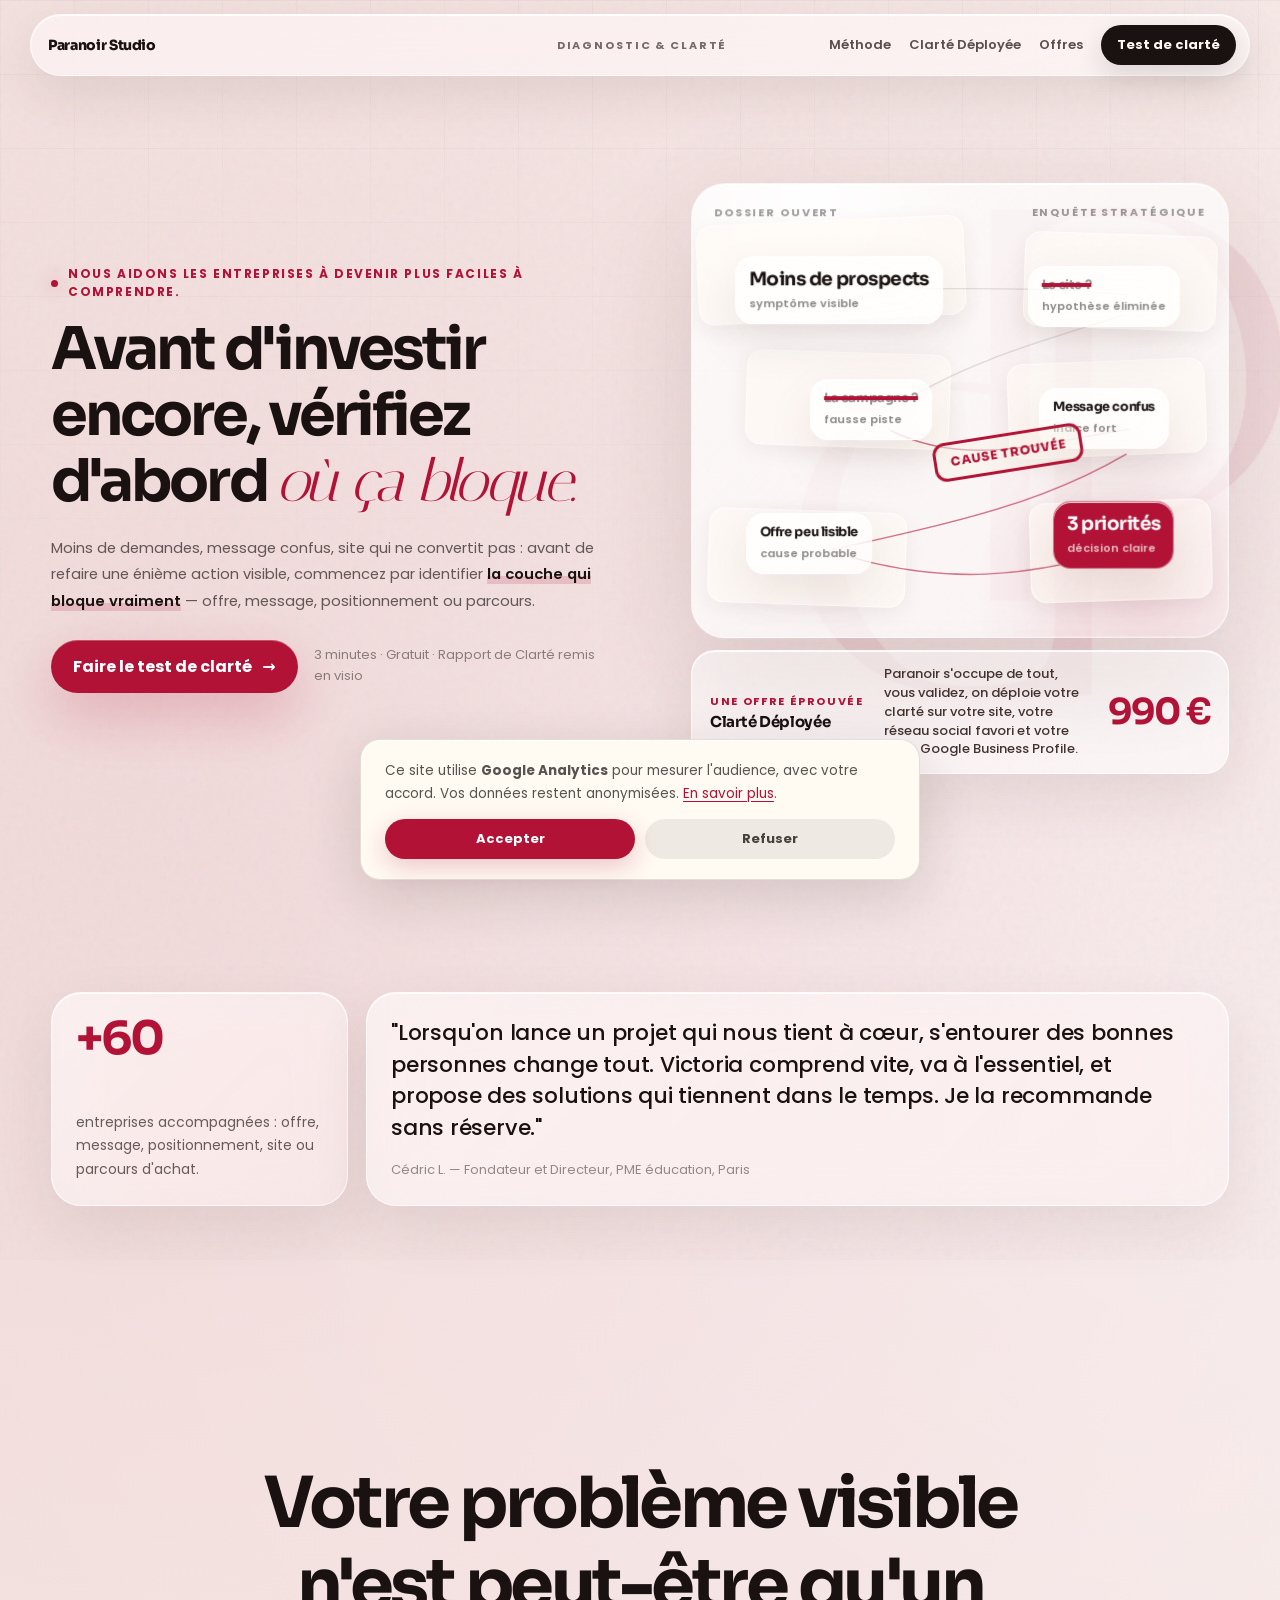
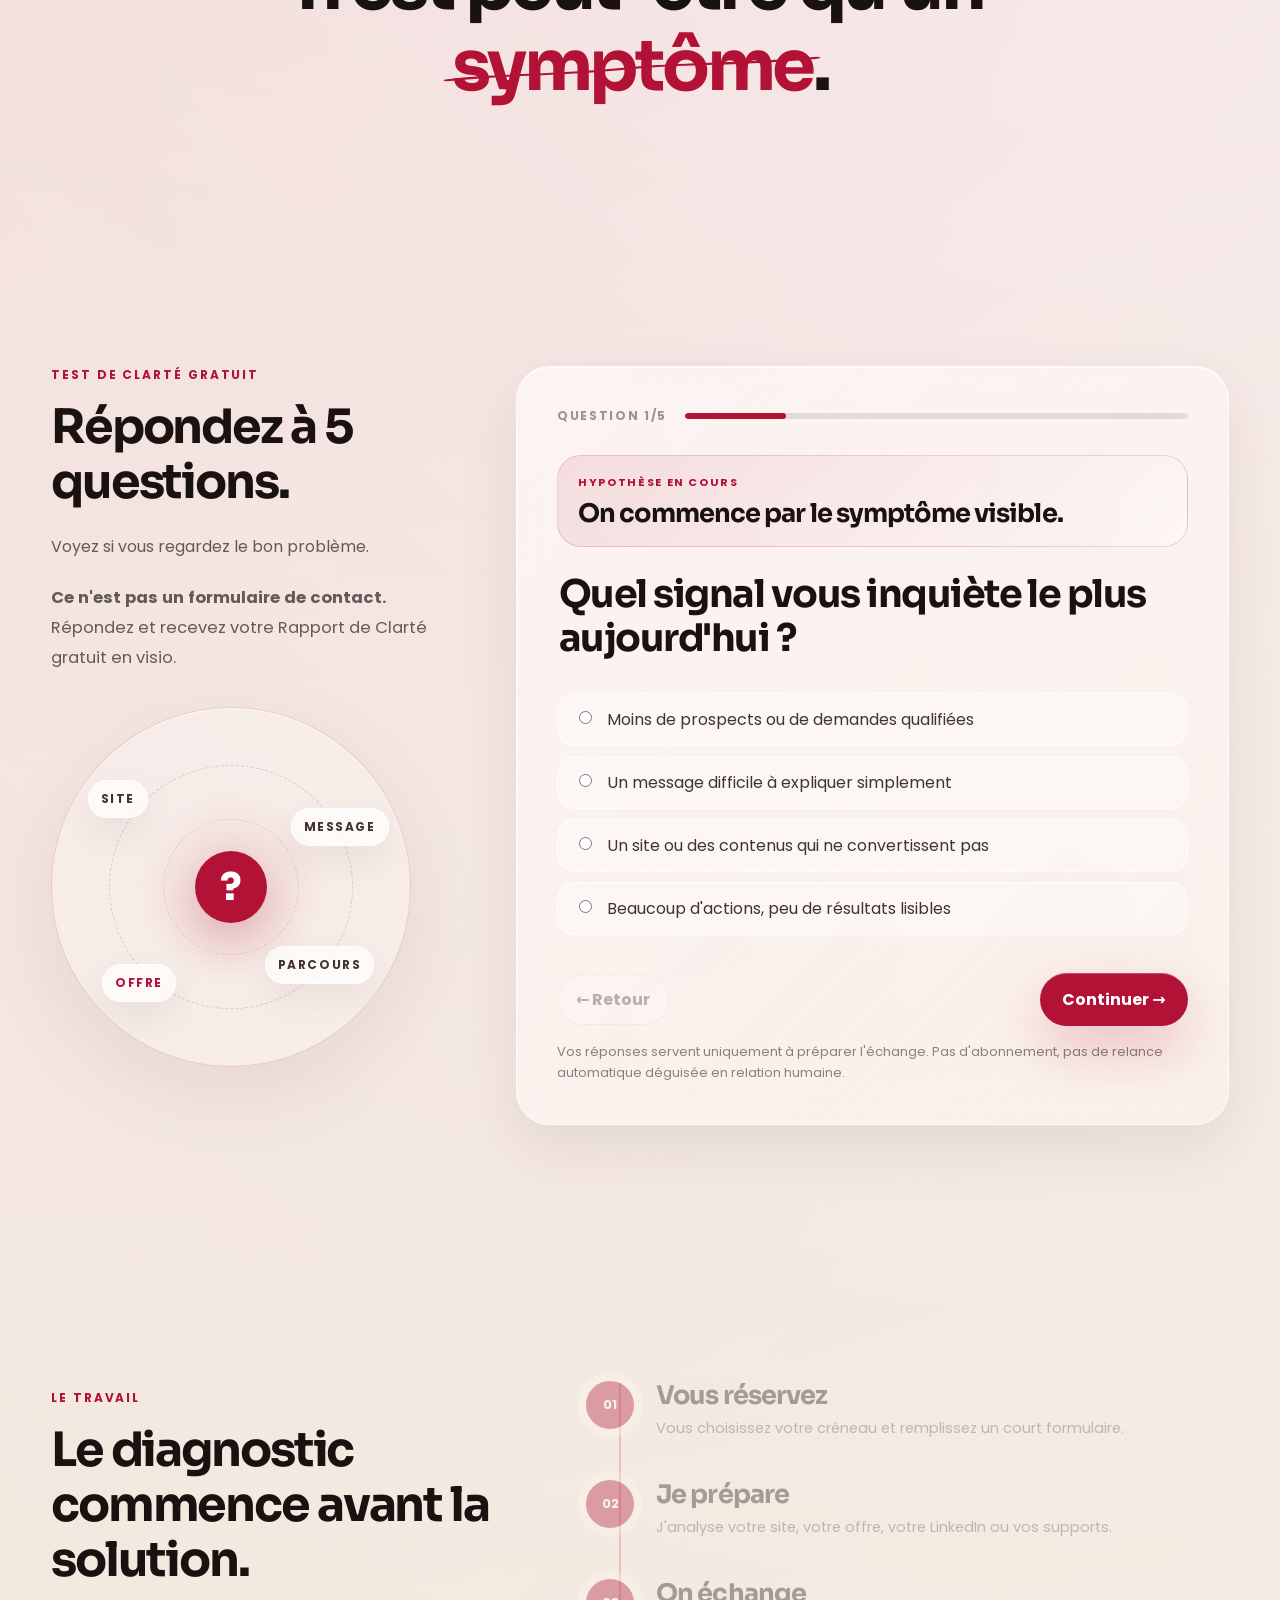
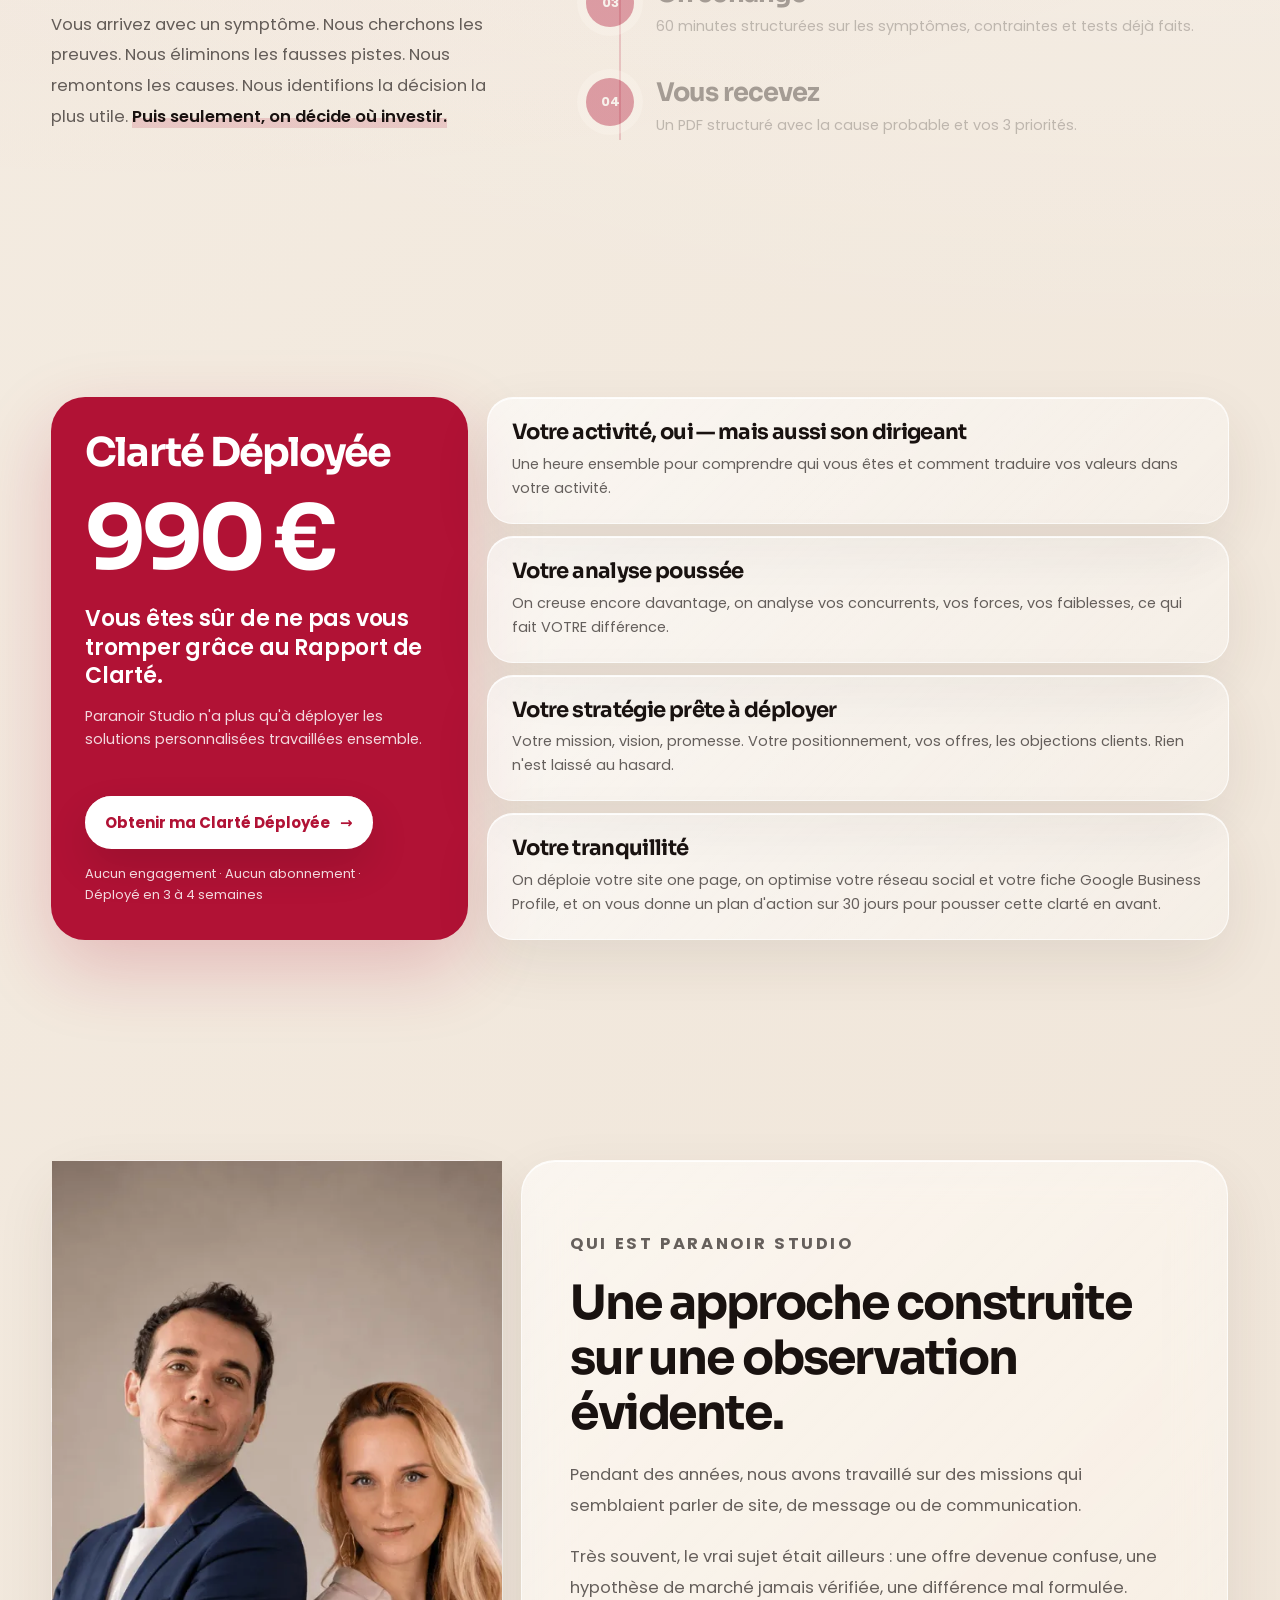
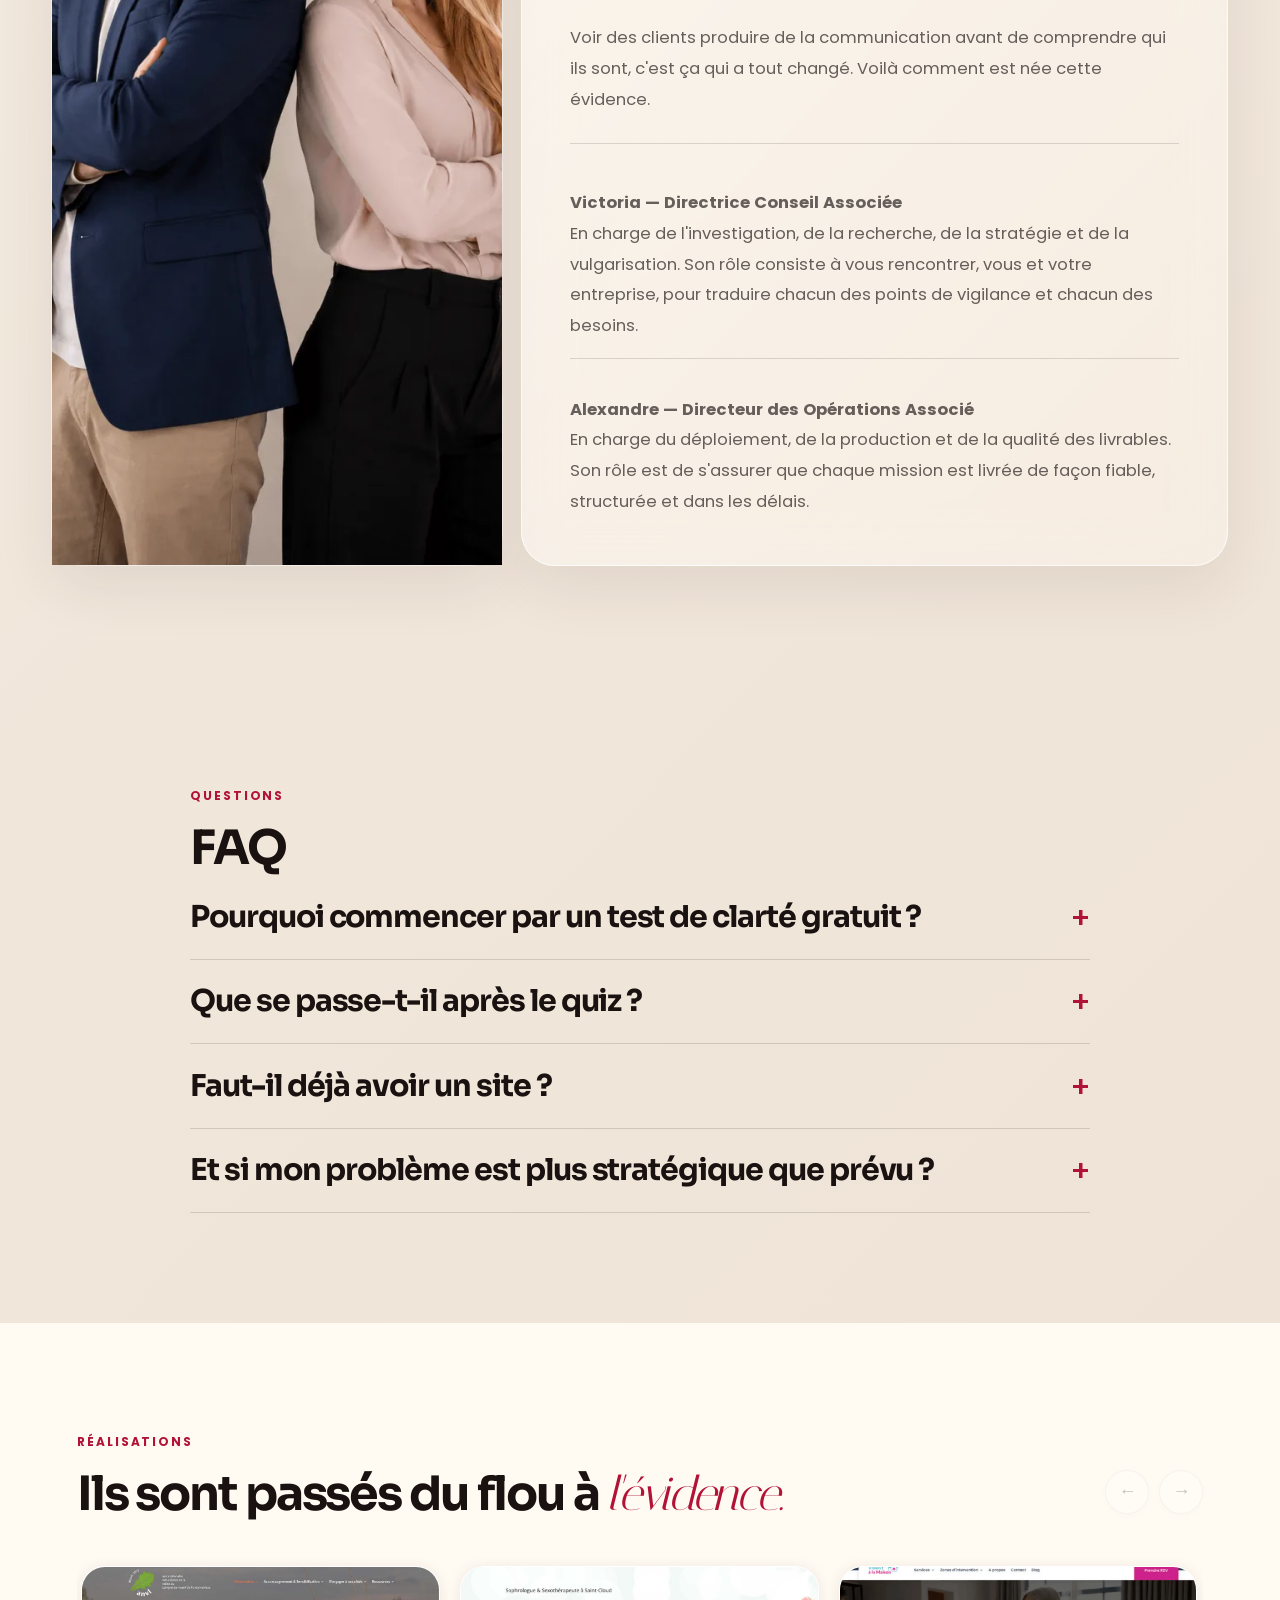
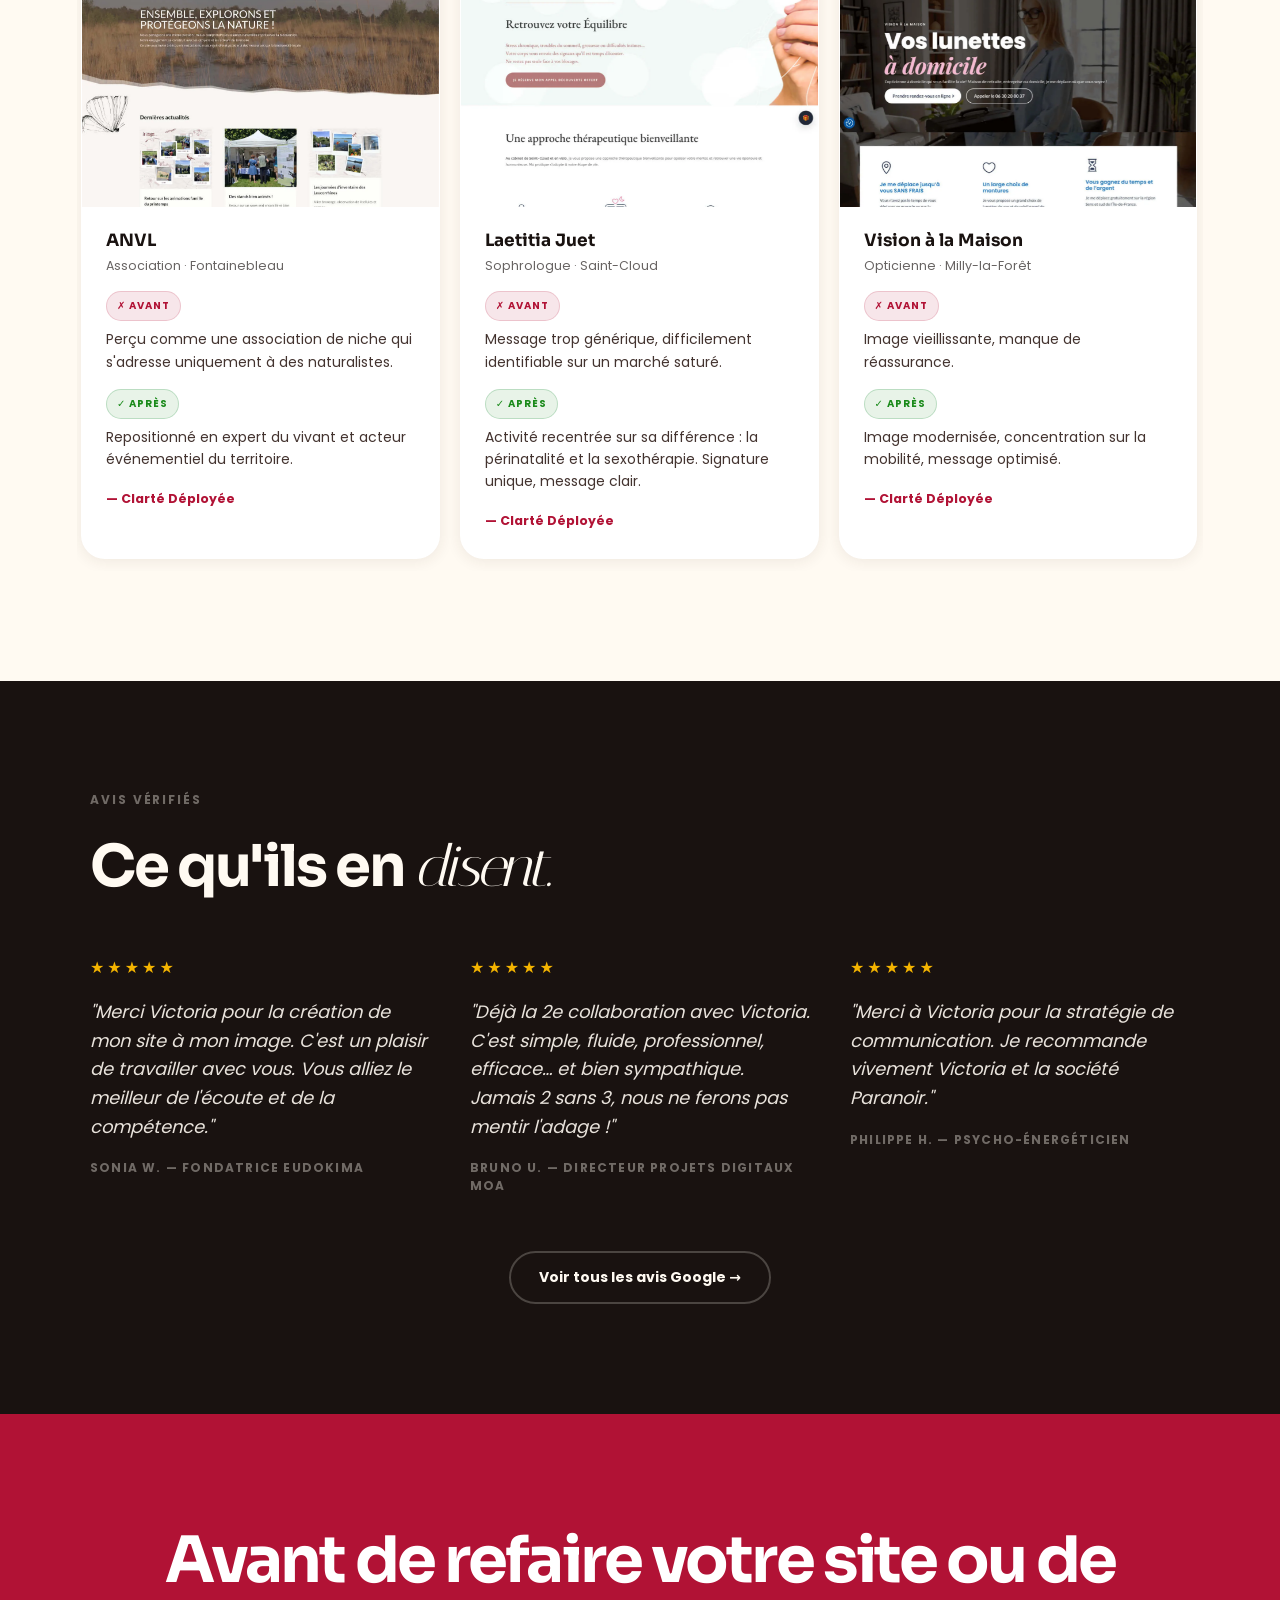
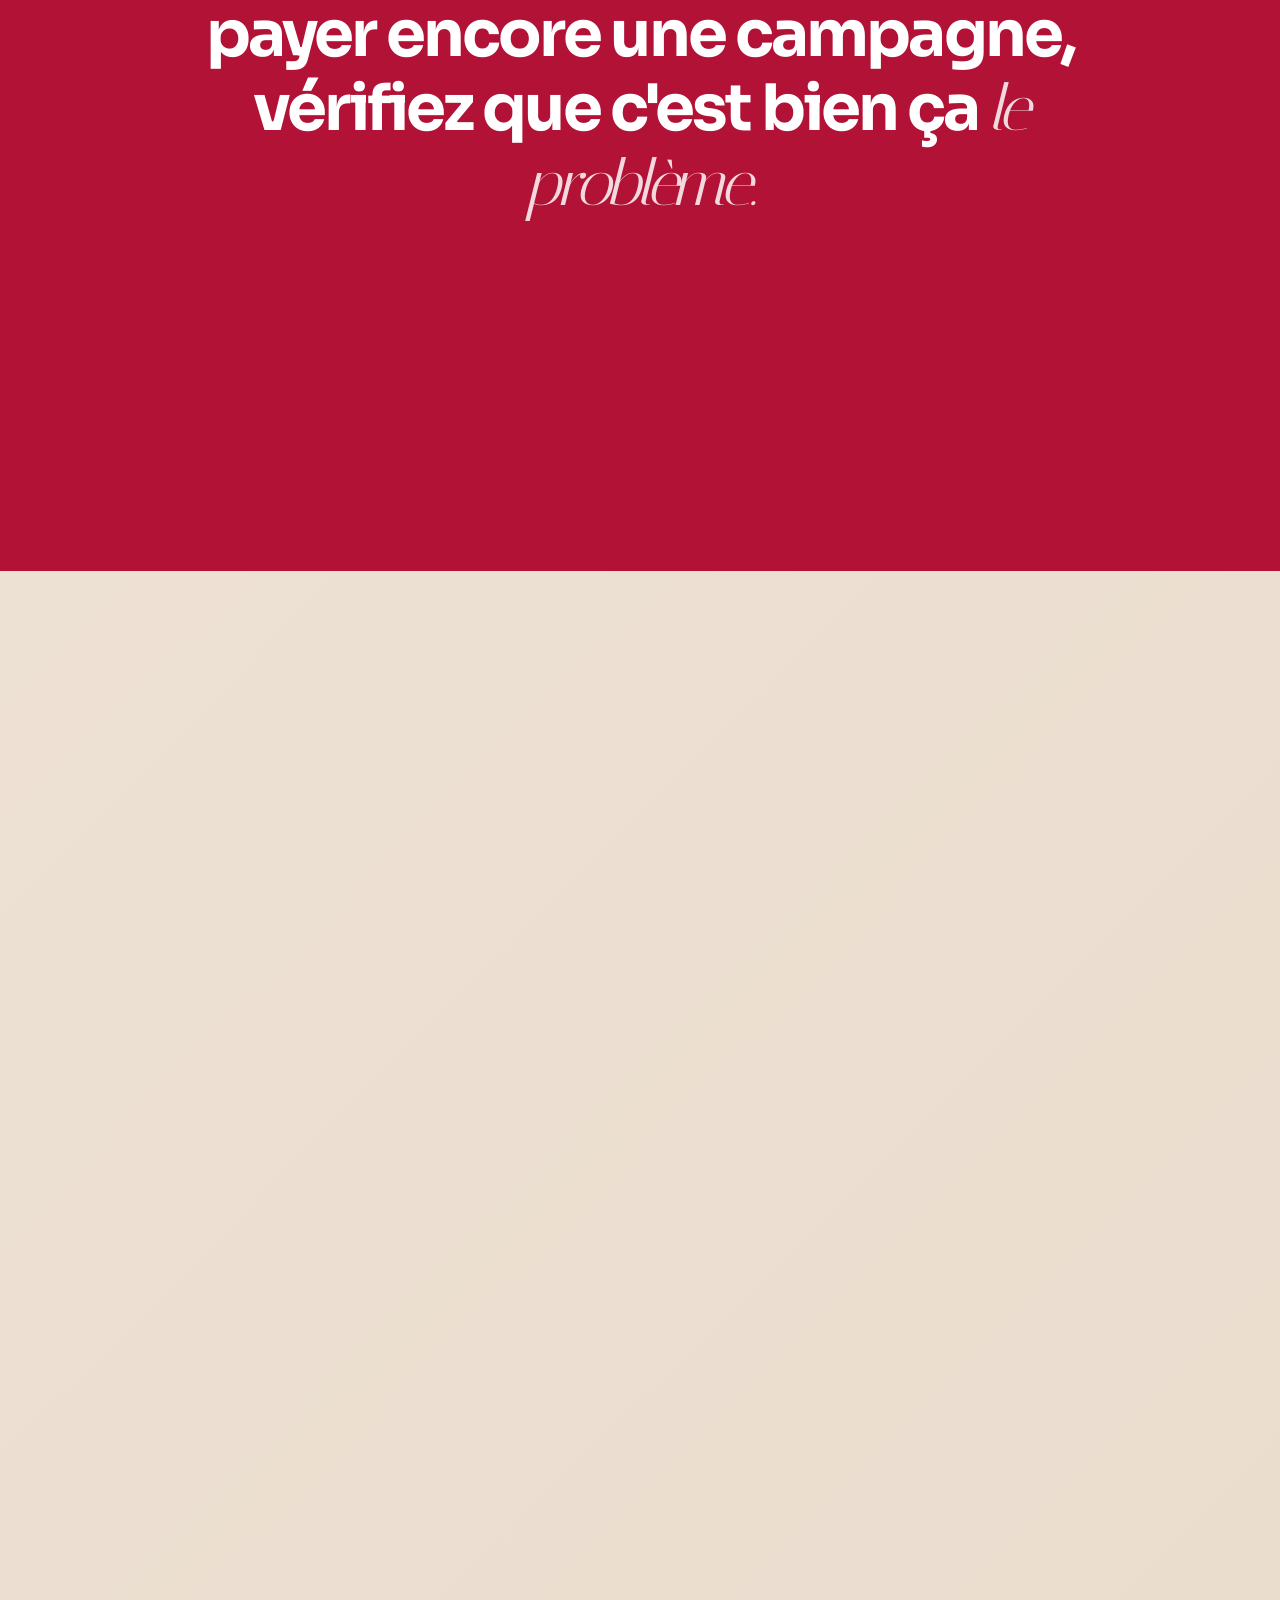
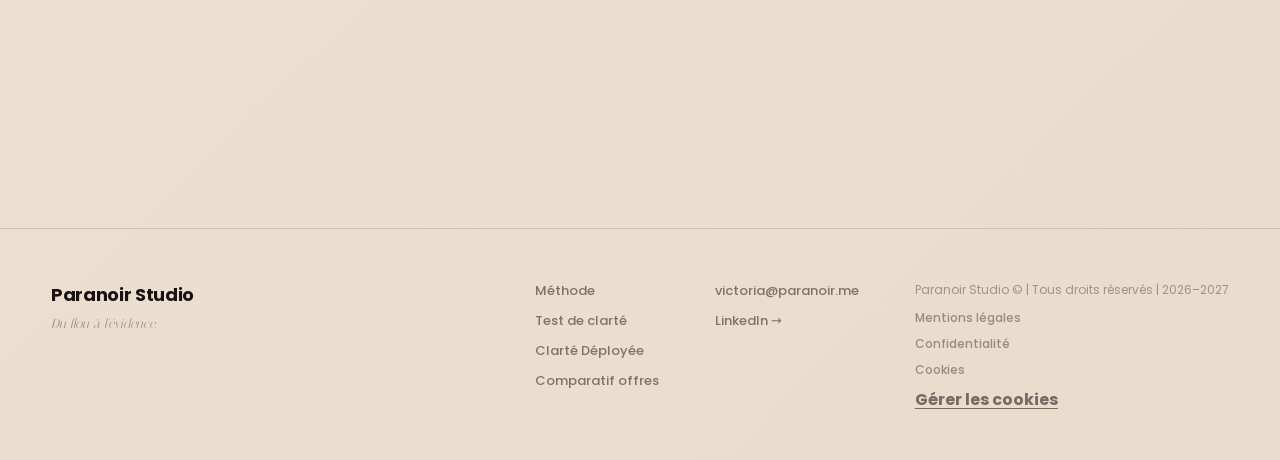
==== commit 5cb41682: "Mobile : layout cards pour le tableau comparatif (<720px) Co-Authored-By: Claude <noreply@anthropic." ====
--- a/index.html
+++ b/index.html
@@ -596,6 +596,96 @@
   <strong>Clarifier avant d'agir.</strong> Le point d'entrée, c'est le Rapport de Clarté. <strong>Gratuit</strong>. Remis en visio. Ensuite, si le sujet mérite d'aller plus loin, deux offres prolongent le travail.
 </p>
 </div>
+<!-- Cards mobiles (cachées sur desktop) -->
+<div class="comparison-cards" aria-label="Comparatif des trois offres Paranoir">
+  <div class="cmp-card">
+    <div class="cmp-card-head">
+      <small>Point d'entrée</small>
+      <strong>Rapport de Clarté</strong>
+      <span class="cmp-price">Gratuit</span>
+    </div>
+    <ul class="cmp-list">
+      <li class="cmp-cat">Collecte</li>
+      <li><span class="check">✓</span> Diagnostic général</li>
+      <li class="cmp-cat">Analyse</li>
+      <li><span class="check">✓</span> Identification du blocage principal</li>
+      <li class="cmp-cat">Stratégie</li>
+      <li><span class="check">✓</span> Hypothèse de blocage formulée clairement</li>
+      <li class="cmp-cat">Livrables</li>
+      <li><span class="check">✓</span> Rapport de Clarté remis en visio</li>
+      <li class="cmp-cat">Bénéfices</li>
+      <li><span class="check">✓</span> Vous savez où est le blocage</li>
+      <li><span class="check">✓</span> Vous repartez avec une décision claire</li>
+    </ul>
+  </div>
+  <div class="cmp-card cmp-card--featured">
+    <div class="cmp-card-head">
+      <small>Offre intermédiaire</small>
+      <strong>Clarté Déployée</strong>
+      <span class="cmp-price">990 € HT</span>
+    </div>
+    <ul class="cmp-list">
+      <li class="cmp-cat">Collecte</li>
+      <li><span class="check">✓</span> Diagnostic général</li>
+      <li><span class="check">✓</span> Audit de l'existant</li>
+      <li><span class="check">✓</span> Analyse concurrentielle</li>
+      <li class="cmp-cat">Analyse</li>
+      <li><span class="check">✓</span> Identification du blocage</li>
+      <li><span class="check">✓</span> Positionnement formulé</li>
+      <li><span class="check">✓</span> Analyse offre & message</li>
+      <li class="cmp-cat">Stratégie</li>
+      <li><span class="check">✓</span> Plan d'action priorisé</li>
+      <li><span class="check">✓</span> Recommandations concrètes</li>
+      <li class="cmp-cat">Déploiement</li>
+      <li><span class="check">✓</span> Message reformulé (site, profil)</li>
+      <li><span class="check">✓</span> LinkedIn & Google Business Profile</li>
+      <li><span class="check">✓</span> Page de présentation (one page)</li>
+      <li class="cmp-cat">Livrables</li>
+      <li><span class="check">✓</span> Rapport de Clarté en visio</li>
+      <li><span class="check">✓</span> Restitution PDF structurée</li>
+      <li><span class="check">✓</span> Support de travail</li>
+      <li class="cmp-cat">Bénéfices</li>
+      <li><span class="check">✓</span> Vous savez où est le blocage</li>
+      <li><span class="check">✓</span> Décision claire à prendre</li>
+      <li><span class="check">✓</span> Message plus lisible</li>
+      <li><span class="check">✓</span> Vos supports parlent d'une seule voix</li>
+    </ul>
+  </div>
+  <div class="cmp-card">
+    <div class="cmp-card-head">
+      <small>Offre formation</small>
+      <strong>Formation Clarté</strong>
+      <span class="cmp-price">2 990 € HT</span>
+    </div>
+    <ul class="cmp-list">
+      <li class="cmp-cat">Collecte</li>
+      <li><span class="check">✓</span> Diagnostic général</li>
+      <li><span class="check">✓</span> Audit de l'existant</li>
+      <li><span class="check">✓</span> Analyse concurrentielle</li>
+      <li class="cmp-cat">Analyse</li>
+      <li><span class="check">✓</span> Identification du blocage</li>
+      <li><span class="check">✓</span> Positionnement formulé</li>
+      <li><span class="check">✓</span> Analyse offre & message</li>
+      <li class="cmp-cat">Stratégie</li>
+      <li><span class="check">✓</span> Plan d'action priorisé</li>
+      <li><span class="check">✓</span> Recommandations concrètes</li>
+      <li class="cmp-cat">Déploiement</li>
+      <li><span class="check">✓</span> Message reformulé (site, profil)</li>
+      <li><span class="check">✓</span> LinkedIn & Google Business Profile</li>
+      <li class="cmp-cat">Livrables</li>
+      <li><span class="check">✓</span> Rapport de Clarté en visio</li>
+      <li><span class="check">✓</span> Restitution PDF structurée</li>
+      <li><span class="check">✓</span> Support de travail</li>
+      <li class="cmp-cat">Bénéfices</li>
+      <li><span class="check">✓</span> Vous savez où est le blocage</li>
+      <li><span class="check">✓</span> Décision claire à prendre</li>
+      <li><span class="check">✓</span> Message plus lisible</li>
+      <li><span class="check">✓</span> Vos supports parlent d'une seule voix</li>
+      <li><span class="check">✓</span> Votre équipe maintient la clarté</li>
+      <li><span class="check">✓</span> Vous refaites l'exercice seul</li>
+    </ul>
+  </div>
+</div>
 <div class="comparison-table-wrap reveal">
 <table aria-label="Comparatif des trois offres Paranoir" class="comparison-table">
 <caption class="sr-only">Comparatif des trois offres Paranoir Studio : Rapport de Clarté, Clarté Déployée et Formation Clarté</caption>
--- a/assets/css/site.min.css
+++ b/assets/css/site.min.css
@@ -1 +1 @@
-@font-face{font-family:Italiana;font-style:normal;font-weight:400;font-display:swap;src:url('../fonts/italiana-400.woff2') format('woff2')}@font-face{font-family:Poppins;font-style:normal;font-weight:400;font-display:swap;src:url('../fonts/poppins-400.woff2') format('woff2')}@font-face{font-family:Poppins;font-style:normal;font-weight:500;font-display:swap;src:url('../fonts/poppins-500.woff2') format('woff2')}@font-face{font-family:Poppins;font-style:normal;font-weight:600;font-display:swap;src:url('../fonts/poppins-600.woff2') format('woff2')}@font-face{font-family:Poppins;font-style:normal;font-weight:700;font-display:swap;src:url('../fonts/poppins-700.woff2') format('woff2')}@font-face{font-family:Sora;font-style:normal;font-weight:500 800;font-display:swap;src:url('../fonts/sora-latin.woff2') format('woff2')}:root{--paper:#f7f1e8;--paper2:#eadccd;--cream:#fffaf2;--ink:#191210;--ink2:#43332f;--muted:rgba(25,18,16,.66);--faint:rgba(25,18,16,.43);--line:rgba(25,18,16,.14);--carmine:#b11235;--carmine2:#df2d55;--rose:#f7c0cc;--glass:rgba(255,255,255,.52);--carmine-8:rgba(177,18,53,.08);--carmine-13:rgba(177,18,53,.13);--carmine-18:rgba(177,18,53,.18);--carmine-22:rgba(177,18,53,.22);--ink-6:rgba(25,18,16,.06);--ink-8:rgba(25,18,16,.08);--ink-10:rgba(25,18,16,.10);--ink-12:rgba(25,18,16,.12);--ink-48:rgba(25,18,16,.48);--white-50:rgba(255,255,255,.50);--white-65:rgba(255,255,255,.65);--white-80:rgba(255,255,255,.80);--sp-1:8px;--sp-2:16px;--sp-3:24px;--sp-4:32px;--sp-5:40px;--sp-6:48px;--sp-8:64px;--sp-10:80px;--sp-12:96px;--max:1220px;--gutter:clamp(20px,4vw,56px);--title:"Sora",system-ui,sans-serif;--body:"Poppins",system-ui,sans-serif;--highlight:"Italiana",Georgia,"Times New Roman",serif}*{box-sizing:border-box}html{scroll-behavior:auto}@media(prefers-reduced-motion:reduce){*,::after,::before{animation-duration:NaNs!important;animation-iteration-count:1!important;transition-duration:NaNs!important;scroll-behavior:auto!important}}.sr-only{position:absolute;width:1px;height:1px;padding:0;margin:-1px;overflow:hidden;clip:rect(0,0,0,0);white-space:nowrap;border:0}.skip-link{position:absolute;left:-9999px;top:auto;width:1px;height:1px;overflow:hidden}.skip-link:focus{position:fixed;top:12px;left:16px;width:auto;height:auto;padding:10px 20px;overflow:visible;background:var(--carmine);color:#fff;border-radius:8px;font-weight:700;font-size:14px;z-index:9999;outline:0}body{margin:0;font-family:var(--body);color:var(--ink);background:radial-gradient(circle at 12% 8%,rgba(177,18,53,.13),transparent 28%),radial-gradient(circle at 92% 10%,rgba(255,255,255,.85),transparent 28%),linear-gradient(135deg,var(--paper),var(--paper2));overflow-x:hidden}body::before{content:"";position:fixed;inset:0;pointer-events:none;z-index:0;background-image:linear-gradient(rgba(25,18,16,.032) 1px,transparent 1px),linear-gradient(90deg,rgba(25,18,16,.025) 1px,transparent 1px);background-size:74px 74px;mask-image:linear-gradient(to bottom,black 0%,transparent 76%)}body::after{content:"";position:fixed;inset:-40%;pointer-events:none;z-index:0;opacity:.055;will-change:transform;background-image:url("data:image/svg+xml,%3Csvg viewBox='0 0 260 260' xmlns='http://www.w3.org/2000/svg'%3E%3Cfilter id='n'%3E%3CfeTurbulence type='fractalNoise' baseFrequency='.9' numOctaves='3' stitchTiles='stitch'/%3E%3C/filter%3E%3Crect width='100%25' height='100%25' filter='url(%23n)'/%3E%3C/svg%3E");animation:grain 9s steps(10) infinite}a{color:inherit;text-decoration:none}h1,h2,p{margin:0}.page{position:relative;z-index:1}.nav{position:fixed;z-index:30;top:14px;left:50%;transform:translateX(-50%);width:min(calc(100% - 28px),var(--max));display:grid;grid-template-columns:1fr auto 1fr;align-items:center;gap:18px;padding:10px 13px 10px 17px;border:1px solid rgba(255,255,255,.68);border-radius:999px;background:rgba(255,255,255,.5);backdrop-filter:blur(26px) saturate(1.35);box-shadow:inset 0 1px 0 rgba(255,255,255,.86),0 18px 50px rgba(71,43,31,.1)}.brand{font-family:var(--title);font-weight:800;font-size:14px;letter-spacing:-.025em}.nav-mid{font-size:11px;text-transform:uppercase;letter-spacing:.17em;color:rgba(25,18,16,.6);font-weight:700}.nav-right{display:flex;justify-content:flex-end;align-items:center;gap:18px}.nav-link{font-size:13px;font-weight:600;color:rgba(25,18,16,.72);transition:color .15s}.nav-link:hover{color:var(--carmine)}.nav-cta{background:var(--ink);color:var(--cream);padding:10px 16px;border-radius:999px;font-size:13px;font-weight:700;box-shadow:0 10px 28px rgba(25,18,16,.14);transition:transform .22s ease,box-shadow .22s ease}.nav-cta:hover{transform:translateY(-3px);box-shadow:0 28px 64px rgba(25,18,16,.26),inset 0 1px 0 rgba(255,255,255,.12)}section{width:min(calc(100% - 2*var(--gutter)),var(--max));margin:0 auto;position:relative}.hero{min-height:calc(100svh - 18px);padding:calc(76px + 24px) 0 24px;align-content:center;display:grid;grid-template-columns:minmax(0,.92fr) minmax(390px,.86fr);gap:clamp(30px,5vw,68px);align-items:center}.eyebrow{display:flex;align-items:center;gap:10px;margin-bottom:16px;color:var(--carmine);text-transform:uppercase;letter-spacing:.13em;font-size:12px;font-weight:700}.dot{width:7px;height:7px;border-radius:999px;background:var(--carmine);box-shadow:0 0 18px rgba(177,18,53,.45)}h1{max-width:760px;font-family:var(--title);font-size:clamp(34px,4.6vw,60px);line-height:1.12;letter-spacing:-.05em;font-weight:700}.highlight{font-family:var(--highlight);font-weight:400;font-style:italic;color:var(--carmine);letter-spacing:-.045em}.sub{margin-top:20px;max-width:680px;color:var(--muted);font-size:clamp(14.5px,1.15vw,16.5px);line-height:1.78}.marker{color:var(--ink);font-weight:600;background:linear-gradient(transparent 58%,rgba(177,18,53,.16) 58%)}.hero-actions{display:flex;align-items:center;gap:16px;flex-wrap:wrap;margin-top:26px}.cta{display:inline-flex;align-items:center;justify-content:center;gap:10px;min-height:52px;padding:14px 22px;border-radius:999px;background:var(--carmine);color:#fff;font-weight:700;box-shadow:0 22px 54px rgba(177,18,53,.22),inset 0 1px 0 rgba(255,255,255,.26);transition:transform .22s ease,box-shadow .22s ease}.cta:hover{transform:translateY(-3px);box-shadow:0 28px 72px rgba(177,18,53,.31),inset 0 1px 0 rgba(255,255,255,.32)}.micro{max-width:300px;color:rgba(25,18,16,.48);font-size:13px;line-height:1.6}.case-board{position:relative;min-height:455px;border:1px solid rgba(255,255,255,.72);border-radius:34px;background:linear-gradient(135deg,rgba(255,255,255,.64),rgba(255,255,255,.3)),rgba(255,255,255,.4);backdrop-filter:blur(32px) saturate(1.38);box-shadow:inset 0 1px 0 rgba(255,255,255,.88),0 36px 104px rgba(76,45,32,.14);overflow:hidden;transform:rotateX(1.5deg) rotateY(-2.4deg);transform-style:preserve-3d;will-change:transform}.case-board::before{content:"";position:absolute;inset:0;background:radial-gradient(circle at 22% 4%,rgba(255,255,255,.88),transparent 27%),radial-gradient(circle at 84% 90%,rgba(177,18,53,.13),transparent 28%);pointer-events:none}.case-board::after{content:"";position:absolute;inset:0;background:linear-gradient(115deg,transparent 8%,rgba(255,255,255,.42) 36%,transparent 52%);transform:translateX(-80%);animation:sheen 7.5s ease-in-out infinite;pointer-events:none}.board-top{position:absolute;top:20px;left:22px;right:22px;z-index:4;display:flex;justify-content:space-between;gap:18px;color:rgba(25,18,16,.42);text-transform:uppercase;letter-spacing:.17em;font-size:11px;font-weight:700}.paper-layer{position:absolute;border-radius:16px;background:rgba(255,250,242,.52);border:1px solid rgba(255,255,255,.62);box-shadow:0 6px 20px rgba(74,43,31,.07);transform:rotate(var(--r));z-index:1}.paper-a{width:50%;height:22%;left:1%;top:8%;--r:-2.5deg}.paper-b{width:36%;height:21%;right:2%;top:11%;--r:2deg}.paper-c{width:38%;height:21%;left:10%;top:37%;--r:1.8deg}.paper-d{width:37%;height:21%;right:4%;top:39%;--r:-2.2deg}.paper-e{width:37%;height:21%;left:3%;bottom:7%;--r:2deg}.paper-f{width:34%;height:22%;right:3%;bottom:8%;--r:-1.8deg}.thread-svg{position:absolute;inset:0;width:100%;height:100%;z-index:2;pointer-events:none}.thread{fill:none;stroke:var(--carmine);stroke-width:2.2;stroke-linecap:round;stroke-dasharray:720;stroke-dashoffset:720;opacity:.58;animation:draw .65s ease forwards}.thread.soft{stroke:rgba(25,18,16,.20)}.thread-svg path:first-child{animation-delay:.3s}.thread-svg path:nth-child(2){animation-delay:1.05s}.thread-svg path:nth-child(3){animation-delay:1.8s}.thread-svg path:nth-child(4){animation-delay:2.55s}.thread-svg path:nth-child(5){animation-delay:3.3s}.evidence{position:absolute;z-index:3;padding:11px 13px;border:1px solid rgba(255,255,255,.78);border-radius:18px;background:rgba(255,255,255,.66);backdrop-filter:blur(18px);box-shadow:inset 0 1px 0 rgba(255,255,255,.9),0 18px 46px rgba(74,43,31,.1);animation:float 5.5s ease-in-out infinite}.evidence strong{display:block;font-family:var(--title);font-size:clamp(12px,1vw,14.5px);line-height:1.18;letter-spacing:-.03em;font-weight:700;white-space:nowrap}.evidence span{display:block;margin-top:5px;color:rgba(25,18,16,.5);font-size:11px;font-weight:600}.evidence.big strong{font-size:clamp(15px,1.45vw,20px)}.evidence.false strong{color:rgba(25,18,16,.46);text-decoration:line-through;text-decoration-color:var(--carmine);text-decoration-thickness:4px}.evidence.result{background:var(--carmine);color:#fff;border-color:rgba(255,255,255,.42)}.evidence.result span{color:rgba(255,255,255,.72)}.ev1{left:8%;top:16%;animation-delay:0s}.ev2{right:9%;top:18%;animation-delay:.42s}.ev3{left:22%;top:43%;animation-delay:.78s}.ev4{right:11%;top:45%;animation-delay:.18s}.ev5{left:10%;bottom:14%;animation-delay:.62s}.ev6{right:10%;bottom:15%;animation-delay:.36s}.stamp{position:absolute;z-index:4;left:45%;top:55%;transform:rotate(-9deg) scale(1.22);border:3px solid var(--carmine);color:var(--carmine);padding:9px 14px;border-radius:12px;background:rgba(247,241,232,.5);font-family:var(--title);font-size:12px;font-weight:800;letter-spacing:.08em;text-transform:uppercase;opacity:0;animation:stamp .58s cubic-bezier(.15,1.6,.25,1) forwards 3.9s}.hero-offer{margin-top:12px;display:grid;grid-template-columns:auto 1fr auto;align-items:center;gap:20px;padding:14px 18px;border-radius:24px;border:1px solid rgba(255,255,255,.72);background:rgba(255,255,255,.55);backdrop-filter:blur(26px) saturate(1.3);box-shadow:inset 0 1px 0 rgba(255,255,255,.88),0 22px 60px rgba(76,45,32,.1)}.hero-offer small{display:block;color:var(--carmine);text-transform:uppercase;letter-spacing:.15em;font-size:11px;font-weight:700;margin-bottom:4px}.offer-name{font-family:var(--title);font-size:15px;line-height:1.1;letter-spacing:-.02em;font-weight:700}.offer-text{color:var(--ink2);font-size:13px;line-height:1.45;font-weight:500}.offer-price{font-family:var(--title);font-size:36px;line-height:.9;letter-spacing:-.05em;font-weight:700;white-space:nowrap;color:var(--carmine)}.proof{padding:clamp(72px,9vw,110px) 0;display:grid;grid-template-columns:.78fr 1.44fr .78fr;gap:18px}.liquid{border:1px solid rgba(255,255,255,.68);background:linear-gradient(135deg,rgba(255,255,255,.58),rgba(255,255,255,.31));backdrop-filter:blur(24px) saturate(1.35);box-shadow:inset 0 1px 0 rgba(255,255,255,.86),0 22px 58px rgba(72,43,31,.09)}.proof-item{border-radius:30px;padding:24px;min-height:176px;display:flex;flex-direction:column;justify-content:space-between}.stat{font-family:var(--title);font-size:46px;line-height:.95;letter-spacing:-.05em;color:var(--carmine);font-weight:700}.proof-item p{color:var(--muted);line-height:1.65;font-size:14px}.quote{font-family:var(--body);font-size:clamp(18px,1.7vw,24px)!important;font-weight:500;line-height:1.45!important;letter-spacing:-.01em;color:var(--ink)!important}.byline{font-family:var(--body);font-size:13px!important;color:rgba(25,18,16,.46)!important;margin-top:16px}.statement{min-height:60svh;display:grid;place-items:center;text-align:center;padding:clamp(72px,9vw,110px) clamp(20px,6vw,80px)}.statement h2{max-width:920px;font-family:var(--title);font-size:clamp(34px,5.5vw,76px);line-height:1.16;letter-spacing:-.05em;font-weight:700}.statement .highlight{position:relative;display:inline-block}.statement .highlight::after{content:"";position:absolute;left:-3%;right:-3%;top:57%;height:.1em;background:var(--carmine);transform:scaleX(0);transform-origin:left;animation:strike linear both;animation-timeline:view();animation-range:entry 8% cover 45%}.chapter{padding:76px 0}.split{display:grid;grid-template-columns:.78fr 1.22fr;gap:clamp(38px,7vw,98px);align-items:start}.kicker{margin-bottom:16px;color:var(--carmine);font-size:12px;text-transform:uppercase;letter-spacing:.16em;font-weight:700}h2{font-family:var(--title);font-size:clamp(29px,3.7vw,52px);line-height:1.16;letter-spacing:-.045em;font-weight:700}.lede{margin-top:22px;max-width:610px;color:var(--muted);font-size:16.5px;line-height:1.82}.symptoms{display:grid;border-top:1px solid var(--line)}.symptom{display:grid;grid-template-columns:1fr auto;gap:24px;align-items:baseline;padding:22px 0;border-bottom:1px solid var(--line)}.symptom strong{font-family:var(--title);font-size:clamp(19px,2vw,29px);line-height:1.18;letter-spacing:-.035em;font-weight:600}.symptom span{color:var(--carmine);text-transform:uppercase;letter-spacing:.13em;font-size:11px;font-weight:700}.risk{margin-top:28px;padding-left:20px;border-left:4px solid var(--carmine);font-family:var(--highlight);color:var(--carmine);font-size:clamp(25px,3vw,40px);line-height:1.08;letter-spacing:-.04em}.method{padding:clamp(72px,9vw,110px) 0;display:grid;grid-template-columns:.85fr 1.15fr;gap:clamp(38px,6vw,86px);align-items:center}.method p:not(.kicker){margin-top:22px;color:var(--muted);font-size:16.5px;line-height:1.86;max-width:580px}.timeline{position:relative;padding:18px 0}.timeline::before{content:"";position:absolute;left:23px;top:38px;bottom:38px;width:2px;background:rgba(177,18,53,.18)}.timeline::after{content:"";position:absolute;left:23px;top:38px;height:calc(100% - 76px);width:2px;background:var(--carmine);transform-origin:top;transform:scaleY(0);animation:progress linear both;animation-timeline:view();animation-range:entry 12% cover 74%}.step{position:relative;display:grid;grid-template-columns:48px 1fr;gap:22px;align-items:start;padding:18px 0 22px;opacity:.36;transform:translateX(-10px);animation:stepFade linear both;animation-timeline:view();animation-range:entry 0% cover 40%}.num{position:relative;z-index:2;width:48px;height:48px;display:grid;place-items:center;border-radius:999px;background:var(--carmine);color:#fff;font-weight:700;font-size:13px;box-shadow:0 0 0 9px rgba(255,250,242,.74)}.step strong{display:block;font-family:var(--title);font-size:clamp(19px,2vw,28px);line-height:1.12;letter-spacing:-.035em;font-weight:700}.step span{display:block;margin-top:7px;color:var(--muted);font-size:14.5px;line-height:1.62;max-width:540px}.offer{padding:clamp(72px,9vw,110px) 0}.offer-layout{display:grid;grid-template-columns:.72fr 1.28fr;gap:18px;align-items:stretch}.price-panel{border-radius:34px;background:var(--carmine);color:#fff;padding:34px;min-height:430px;display:flex;flex-direction:column;justify-content:space-between;box-shadow:0 28px 74px rgba(177,18,53,.22)}.price-panel h2{color:#fff;font-size:clamp(29px,3.1vw,43px);line-height:1.14}.price{margin-top:24px;font-family:var(--title);font-size:clamp(64px,7vw,100px);line-height:.88;letter-spacing:-.06em;font-weight:700;white-space:nowrap}.price-line{margin-top:26px;color:#fff;font-family:var(--body);font-weight:600;font-size:clamp(17px,1.8vw,22px);line-height:1.3;letter-spacing:-.01em}.price-note{margin-top:14px;color:rgba(255,255,255,.84);font-size:14.5px;line-height:1.6}.price-panel .cta{margin-top:28px;background:#fff;color:var(--carmine);box-shadow:0 18px 42px rgba(0,0,0,.12),inset 0 1px 0 rgba(255,255,255,.8);font-size:15px;padding:15px 20px}.price-panel .micro{color:rgba(255,255,255,.84);margin-top:15px}.offer-list{display:grid;gap:12px}.detail{border-radius:26px;padding:22px 24px}.detail strong{display:block;font-family:var(--title);font-size:clamp(18px,1.65vw,24px);line-height:1.18;letter-spacing:-.03em}.detail span{display:block;margin-top:8px;color:var(--muted);font-size:14.5px;line-height:1.65}.about{padding:clamp(72px,9vw,110px) 0;display:grid;grid-template-columns:.78fr 1.22fr;gap:18px}.photo{min-height:430px;border-radius:34px;background:linear-gradient(130deg,rgba(25,18,16,.12),rgba(177,18,53,.1)),url("data:image/svg+xml,%3Csvg width='900' height='1000' viewBox='0 0 900 1000' xmlns='http://www.w3.org/2000/svg'%3E%3Crect width='900' height='1000' fill='%23eadccd'/%3E%3Cpath d='M120 180h520v46H120zM120 260h390v24H120zM120 312h470v24H120zM120 364h330v24H120zM120 590h650v9H120zM170 630h260v20H170zM170 680h360v20H170zM170 730h300v20H170z' fill='%23191210' opacity='.14'/%3E%3Ccircle cx='650' cy='730' r='105' fill='%23b11235' opacity='.20'/%3E%3C/svg%3E");background-size:cover;background-position:center}.about-copy{border-radius:34px;padding:clamp(28px,4vw,48px)}.about-copy p{margin-top:20px;color:var(--muted);font-size:16.5px;line-height:1.86}.faq{max-width:900px;padding:clamp(72px,9vw,110px) 0}details{padding:24px 0;border-bottom:1px solid var(--line)}summary{list-style:none;cursor:pointer;display:flex;justify-content:space-between;gap:24px;font-family:var(--title);font-size:clamp(20px,2.35vw,31px);line-height:1.18;letter-spacing:-.035em;font-weight:700}summary::after{content:"+";color:var(--carmine);font-family:var(--body);font-weight:500}details[open] summary::after{content:"–"}details p{margin-top:15px;max-width:740px;color:var(--muted);line-height:1.76;font-size:15.5px}.final{width:100%;max-width:none;background:var(--carmine);color:#fff;text-align:center;padding:clamp(72px,9vw,110px) var(--gutter)}.final-inner{max-width:960px;margin:0 auto}.final h2{color:#fff;font-size:clamp(35px,5vw,70px)}.final .highlight{color:rgba(255,255,255,.84)}.final p{max-width:650px;margin:24px auto 0;color:#fff;line-height:1.76;font-size:16.5px}.final .cta{margin-top:32px;background:#fff;color:var(--carmine);box-shadow:0 20px 50px rgba(0,0,0,.13)}.final .micro{margin:15px auto 0;color:rgba(255,255,255,.84)}.site-footer{border-top:1px solid var(--line);padding:52px 0 48px}.site-footer .footer-inner{width:min(calc(100% - 2*var(--gutter)),var(--max));margin:0 auto;display:grid;grid-template-columns:1fr auto auto auto;gap:56px;align-items:start}.footer-logo{display:block;font-family:var(--display);font-size:18px;font-weight:800;color:var(--ink);letter-spacing:-.02em}.footer-tagline{margin-top:8px;font-size:13px;font-style:italic;font-family:var(--highlight);color:rgba(25,18,16,.38)}.footer-contact,.footer-nav{display:flex;flex-direction:column;gap:10px}.footer-contact a,.footer-nav a{font-size:13px;font-weight:500;color:rgba(25,18,16,.52);transition:color .15s}.footer-contact a:hover,.footer-nav a:hover{color:var(--carmine)}.footer-legal-col{display:flex;flex-direction:column;gap:10px}.footer-copy{font-size:12px;color:rgba(25,18,16,.36);white-space:nowrap}.site-footer-links{display:flex;flex-direction:column;gap:8px}.site-footer-links a{font-size:12px;font-weight:500;color:rgba(25,18,16,.4);transition:color .15s}.site-footer-links a:hover{color:var(--carmine)}.footer-cookie-btn{background:0 0;border:none;cursor:pointer;font-size:12px;font-family:inherit;font-weight:500;color:rgba(25,18,16,.4);padding:0;text-align:left;transition:color .15s}.footer-cookie-btn:hover{color:var(--carmine)}@media(max-width:960px){.site-footer .footer-inner{grid-template-columns:1fr 1fr;gap:36px}}@media(max-width:580px){.site-footer .footer-inner{grid-template-columns:1fr;gap:28px}}.reveal{opacity:0;transform:translateY(24px);transition:opacity .7s ease,transform .7s ease;will-change:opacity,transform}.visible{opacity:1;transform:translateY(0)}.hero-bg{position:fixed;inset:0;z-index:0;pointer-events:none;overflow:hidden;contain:paint}.hero-bg img{position:absolute;width:min(580px,50vw);height:auto;top:50%;right:-4%;opacity:.08;mix-blend-mode:multiply;will-change:transform}.page{position:relative;z-index:2}.nav{z-index:40}@media(max-width:720px){.hero-bg img{opacity:.05;width:min(380px,80vw)}}@media(prefers-reduced-motion:reduce){.hero-bg{display:none}}.prequiz{padding:clamp(72px,9vw,110px) 0;display:grid;grid-template-columns:.72fr 1.28fr;gap:clamp(28px,5vw,72px);align-items:start}.prequiz-head{position:sticky;top:112px;align-self:start}.prequiz .lede{max-width:520px}.quiz{border-radius:34px;padding:clamp(24px,3.5vw,40px);min-height:520px}.quiz-progress{display:grid;grid-template-columns:auto 1fr;gap:18px;align-items:center;margin-bottom:30px;color:var(--faint);font-size:12px;text-transform:uppercase;letter-spacing:.14em;font-weight:700}.quiz-progress div{height:6px;border-radius:999px;background:rgba(25,18,16,.1);overflow:hidden}.quiz-progress i{display:block;height:100%;width:20%;border-radius:999px;background:var(--carmine);transition:width .35s ease}.quiz-step{display:none;border:0;padding:0;margin:0}.quiz-step.active{display:block;animation:quizIn .32s ease both}.quiz-step legend{display:block;margin-bottom:22px;font-family:var(--title);font-size:clamp(24px,3vw,38px);line-height:1.15;letter-spacing:-.04em;font-weight:700}.quiz-step label{display:flex;align-items:flex-start;gap:12px;margin:10px 0;padding:14px 16px;border:1px solid rgba(255,255,255,.68);border-radius:18px;background:rgba(255,255,255,.36);color:var(--ink2);line-height:1.45;cursor:pointer;transition:transform .18s ease,border-color .18s ease,background .18s ease}.quiz-step label:hover{transform:translateY(-2px);border-color:rgba(177,18,53,.32);background:rgba(255,255,255,.54)}.quiz-step input[type=checkbox],.quiz-step input[type=radio]{accent-color:var(--carmine);margin-top:3px}.quiz-fields{display:grid;gap:12px}.quiz-fields label{display:grid;gap:8px;margin:0;cursor:default}.quiz-fields label span{color:rgba(25,18,16,.66);font-size:12px;font-weight:500}.quiz-fields label span [aria-hidden]{color:var(--carmine);font-weight:700}.field-opt{color:var(--faint);font-weight:400;font-size:11px;margin-left:4px}.quiz-fields input{width:100%;min-height:50px;border:1px solid rgba(25,18,16,.13);border-radius:16px;background:rgba(255,255,255,.64);padding:0 15px;font:inherit;color:var(--ink);outline:0}.quiz-fields input:focus{border-color:rgba(177,18,53,.42);box-shadow:0 0 0 4px rgba(177,18,53,.1)}.quiz-note,.quiz-privacy{margin-top:16px;color:rgba(25,18,16,.5);font-size:13px;line-height:1.6}.quiz-result{display:none;margin-top:22px;padding:18px;border-radius:20px;background:rgba(177,18,53,.08);color:var(--ink2);line-height:1.62}.quiz-result.active{display:block}.quiz-actions{display:flex;justify-content:space-between;align-items:center;gap:14px;flex-wrap:wrap;margin-top:28px}.quiz-back{min-height:48px;padding:12px 18px;border:1px solid rgba(25,18,16,.12);border-radius:999px;background:rgba(255,255,255,.42);color:var(--ink2);font:inherit;font-weight:700;cursor:pointer}.quiz-next,.quiz-submit{border:0;cursor:pointer;font:inherit;font-weight:700}.quiz-submit{display:none}.quiz-back[disabled]{opacity:.35;cursor:not-allowed}.quiz-error{outline:2px solid rgba(177,18,53,.28);outline-offset:6px;border-radius:22px}@keyframes quizIn{from{opacity:0;transform:translateY(12px)}to{opacity:1;transform:translateY(0)}}.quiz-orbit{position:relative;width:min(360px,100%);aspect-ratio:1;margin-top:34px;border-radius:999px;border:1px solid rgba(177,18,53,.16);background:radial-gradient(circle at center,rgba(177,18,53,.1),transparent 38%),rgba(255,255,255,.26);box-shadow:inset 0 1px 0 rgba(255,255,255,.8),0 28px 80px rgba(72,43,31,.08);overflow:hidden}.quiz-orbit::after,.quiz-orbit::before{content:"";position:absolute;inset:16%;border-radius:999px;border:1px dashed rgba(177,18,53,.2);animation:orbitSpin 18s linear infinite}.quiz-orbit::after{inset:31%;animation-duration:11s;animation-direction:reverse;opacity:.7}.orbit-center{position:absolute;left:50%;top:50%;transform:translate(-50%,-50%);width:72px;height:72px;display:grid;place-items:center;border-radius:999px;background:var(--carmine);color:#fff;font-family:var(--title);font-size:38px;font-weight:800;box-shadow:0 18px 48px rgba(177,18,53,.25)}.orbit-pill{position:absolute;padding:9px 12px;border-radius:999px;background:rgba(255,255,255,.64);border:1px solid rgba(255,255,255,.72);backdrop-filter:blur(14px);color:var(--ink2);font-size:12px;text-transform:uppercase;letter-spacing:.13em;font-weight:700;box-shadow:0 14px 34px rgba(72,43,31,.08);animation:orbitFloat 5s ease-in-out infinite}.orbit-pill.p1{left:10%;top:20%;animation-delay:.1s}.orbit-pill.p2{right:6%;top:28%;animation-delay:.5s}.orbit-pill.p3{left:14%;bottom:18%;color:var(--carmine);animation-delay:.9s}.orbit-pill.p4{right:10%;bottom:23%;animation-delay:1.2s}.diagnostic-pulse{position:relative;margin-bottom:26px;padding:18px 20px;border-radius:24px;background:linear-gradient(135deg,rgba(177,18,53,.1),rgba(255,255,255,.36));border:1px solid rgba(177,18,53,.16);overflow:hidden}.diagnostic-pulse::before{content:"";position:absolute;inset:0;background:linear-gradient(115deg,transparent 0,rgba(255,255,255,.44) 42%,transparent 62%);transform:translateX(-110%);animation:diagnosticSheen 4.6s ease-in-out infinite;pointer-events:none}.diagnostic-pulse span{display:block;margin-bottom:7px;color:var(--carmine);text-transform:uppercase;letter-spacing:.15em;font-size:11px;font-weight:800}.diagnostic-pulse strong{display:block;font-family:var(--title);font-size:clamp(18px,2vw,26px);line-height:1.18;letter-spacing:-.035em}.quiz-step label.is-picked{border-color:rgba(177,18,53,.42);background:rgba(177,18,53,.08);transform:translateY(-2px);box-shadow:0 18px 44px rgba(177,18,53,.08)}.quiz-step label.is-picked::after{content:"✓";margin-left:auto;color:var(--carmine);font-weight:900}.quiz-step.active legend{animation:legendPop .36s ease both}.quiz-result.active{animation:resultReveal .48s cubic-bezier(.16,1,.3,1) both;border:1px solid rgba(177,18,53,.18);background:radial-gradient(circle at 12% 0,rgba(177,18,53,.13),transparent 36%),rgba(255,255,255,.42);box-shadow:inset 0 1px 0 rgba(255,255,255,.8),0 24px 72px rgba(72,43,31,.09)}@keyframes orbitSpin{to{transform:rotate(360deg)}}@keyframes orbitFloat{0%,100%{transform:translateY(0) rotate(-1deg)}50%{transform:translateY(-8px) rotate(1deg)}}@keyframes diagnosticSheen{0%,52%{transform:translateX(-110%)}100%,76%{transform:translateX(110%)}}@keyframes legendPop{from{opacity:0;transform:translateY(10px) scale(.98)}to{opacity:1;transform:translateY(0) scale(1)}}@keyframes resultReveal{from{opacity:0;transform:translateY(14px) scale(.98)}to{opacity:1;transform:translateY(0) scale(1)}}.offer-comparison{width:100%;max-width:none;padding:clamp(72px,9vw,110px) var(--gutter);background:0 0}.comparison-inner{width:min(100%,var(--max));margin:0 auto}.comparison-head{display:grid;grid-template-columns:.82fr 1.18fr;gap:clamp(28px,6vw,78px);align-items:end;margin-bottom:34px}.comparison-head h2{max-width:720px}.comparison-head .lede{margin-top:0;max-width:620px}.comparison-table-wrap{overflow:auto;border-radius:34px;background:linear-gradient(135deg,rgba(255,255,255,.62),rgba(255,255,255,.34));backdrop-filter:blur(26px) saturate(1.25);box-shadow:0 30px 84px rgba(72,43,31,.1)}.comparison-table{width:100%;min-width:760px;border-collapse:separate;border-spacing:0;color:var(--ink)}.comparison-table td,.comparison-table th{padding:18px 20px;border-bottom:1px solid rgba(25,18,16,.1);border-right:1px solid rgba(25,18,16,.08);vertical-align:middle}.comparison-table td:last-child,.comparison-table th:last-child{border-right:0}.comparison-table tr:last-child td{border-bottom:0}.comparison-table thead th{position:sticky;top:0;z-index:2;background:rgba(255,250,242,.82);backdrop-filter:blur(18px);text-align:left}.comparison-table thead th:first-child{width:34%}.offer-col{display:grid;gap:7px}.offer-col small{color:var(--carmine);text-transform:uppercase;letter-spacing:.15em;font-size:10px;font-weight:800}.offer-col strong{font-family:var(--title);font-size:clamp(18px,1.8vw,24px);line-height:1.08;letter-spacing:-.035em}.offer-col span{color:var(--muted);font-size:13px;line-height:1.45;font-weight:500}.tool-name{font-weight:700;color:var(--ink2);font-size:14.5px;line-height:1.35}.comparison-table td:not(:first-child){text-align:center}.check,.cross,.dash{display:inline-grid;place-items:center;width:30px;height:30px;border-radius:999px;font-weight:900;font-size:14px}.check{background:rgba(30,140,60,.11);color:#1a8a2a;border:1px solid rgba(30,140,60,.22)}.cross{background:rgba(177,18,53,.08);color:var(--carmine);border:1px solid rgba(177,18,53,.16)}.dash{background:rgba(25,18,16,.06);color:rgba(25,18,16,.28);border:1px solid rgba(25,18,16,.08)}.cat-group .cat-row{display:table-row}.cat-group:not(.open) .cat-row{display:none!important}.comparison-table tr.group-header{cursor:pointer;user-select:none}.comparison-table tr.group-header td{background:rgba(25,18,16,.045);font:800 10.5px var(--body,system-ui,sans-serif);text-transform:uppercase;letter-spacing:.14em;color:var(--muted);padding:17px 20px;border-bottom:1px solid rgba(25,18,16,.1)}.comparison-table tr.group-header td:not(:first-child){text-align:center}.comparison-table tr.group-highlight td{background:rgba(177,18,53,.07);color:var(--carmine);border-bottom:1px solid rgba(177,18,53,.14)}.cat-label{display:flex;align-items:center;gap:8px}.cat-chevron{margin-left:auto;font-style:normal;font-size:11px;opacity:.55;transition:transform .22s ease;display:inline-block}.cat-group.open .cat-chevron{transform:rotate(180deg)}.cat-dots{display:inline-flex;gap:4px;align-items:center;justify-content:center;flex-wrap:wrap;max-width:80px}.dot{width:7px;height:7px;border-radius:50%;flex-shrink:0}.dot.on{background:var(--carmine)}.dot.off{background:rgba(25,18,16,.3)}.comparison-cta{display:grid;grid-template-columns:1fr auto auto;gap:20px;align-items:center;margin-top:24px;padding:22px 28px;border-radius:28px;background:var(--ink);color:var(--cream);box-shadow:0 24px 70px rgba(25,18,16,.14)}.comparison-cta p{color:rgba(255,250,242,.72);line-height:1.65;font-size:14.5px;margin:0}.comparison-cta strong{color:#fff}.comparison-cta .cta{background:#fff;color:var(--carmine);box-shadow:none;white-space:nowrap}.cta-col-primary{flex-shrink:0}.cta-col-secondary{display:flex;flex-direction:column;gap:10px;min-width:220px}.cta-col-secondary .cta-secondary{display:block;white-space:nowrap;text-align:center;padding:13px 22px;border-radius:999px;color:var(--ink);font-size:14px;font-weight:600;background:rgba(255,250,242,.92);transition:transform .22s ease,box-shadow .22s ease,color .15s,background .15s}.cta-col-secondary .cta-secondary:hover{transform:translateY(-3px);box-shadow:0 20px 52px rgba(177,18,53,.18);color:var(--carmine);background:#fff}@media(max-width:1040px){.comparison-head{grid-template-columns:1fr}.comparison-head .lede{margin-top:0}.comparison-cta{grid-template-columns:1fr}}@media(max-width:720px){.offer-comparison{padding-inline:16px}.comparison-head{grid-template-columns:1fr;gap:20px}.comparison-table-wrap{border-radius:20px;overflow-x:auto;-webkit-overflow-scrolling:touch}.comparison-table{min-width:520px}.comparison-cta{grid-template-columns:1fr;padding:20px;gap:14px}.cta-col-secondary{min-width:0;width:100%}.cta-col-secondary .cta-secondary{white-space:normal}}.result-cta{display:none;margin-top:18px;padding:20px;border-radius:24px;background:var(--carmine);color:#fff;box-shadow:0 24px 70px rgba(177,18,53,.22);grid-template-columns:1fr auto;gap:18px;align-items:center}.result-cta.active{display:grid;animation:resultReveal .48s cubic-bezier(.16,1,.3,1) both}.result-cta small{display:block;margin-bottom:6px;color:rgba(255,255,255,.72);text-transform:uppercase;letter-spacing:.15em;font-size:11px;font-weight:800}.result-cta strong{display:block;font-family:var(--title);font-size:clamp(20px,2vw,28px);line-height:1.12;letter-spacing:-.035em}.result-cta span{display:block;margin-top:8px;color:rgba(255,255,255,.76);line-height:1.55;font-size:14px}.result-cta .cta{background:#fff;color:var(--carmine);box-shadow:0 18px 42px rgba(0,0,0,.12);white-space:nowrap}@media(max-width:720px){.result-cta{grid-template-columns:1fr}.result-cta .cta{width:100%;white-space:normal}}@keyframes draw{to{stroke-dashoffset:0}}@keyframes sheen{0%,46%{transform:translateX(-88%)}100%,64%{transform:translateX(88%)}}@keyframes float{0%,100%{transform:translateY(0) rotate(-.4deg)}50%{transform:translateY(-8px) rotate(.6deg)}}@keyframes stamp{from{opacity:0;transform:rotate(-9deg) scale(1.35)}to{opacity:1;transform:rotate(-9deg) scale(1)}}@keyframes strike{to{transform:scaleX(1)}}@keyframes progress{to{transform:scaleY(1)}}@keyframes stepFade{0%{opacity:.36;transform:translateX(-10px)}100%,55%{opacity:1;transform:translateX(0)}}@keyframes grain{0%,100%{transform:translate(0,0)}20%{transform:translate(-8%,4%)}40%{transform:translate(6%,-8%)}60%{transform:translate(-5%,10%)}80%{transform:translate(8%,5%)}}@supports not (animation-timeline:view()){.statement .highlight::after{transform:scaleX(1);animation:none!important}.timeline::after{transform:scaleY(1);animation:none!important}.step{opacity:1;transform:none;animation:none!important}.reveal{opacity:1;transform:none}.thread{stroke-dashoffset:0;animation:none!important}}@media (max-height:780px) and (min-width:1041px){.hero{padding-top:100px;padding-bottom:24px;gap:42px}h1{font-size:clamp(34px,4.25vw,56px)}.sub{font-size:14.5px;line-height:1.68;margin-top:16px}.hero-actions{margin-top:22px}.case-board{min-height:410px}.evidence span{display:none}.hero-offer{padding:12px 16px}.offer-price{font-size:32px}.offer-text{font-size:12.5px}}@media(max-width:1040px){.about,.hero,.method,.offer-layout,.prequiz,.split{grid-template-columns:1fr}.prequiz-head{position:relative;top:auto}.case-board{transform:none;min-height:455px}.proof{grid-template-columns:1fr}}@media(max-width:720px){.nav{grid-template-columns:1fr auto}.nav-link,.nav-mid{display:none}.hero{padding-top:100px;padding-bottom:24px}h1{font-size:clamp(36px,10.4vw,54px);line-height:1.13}.case-board{min-height:500px;border-radius:30px}.evidence{padding:11px 12px;border-radius:17px}.evidence strong{font-size:12.5px;white-space:normal}.evidence.big strong{font-size:16px}.ev1{left:6%;top:16%}.ev2{right:6%;top:18%}.ev3{left:14%;top:43%}.ev4{right:6%;top:47%}.ev5{left:6%;bottom:20%}.ev6{right:6%;bottom:20%}.stamp{left:30%;top:58%}.hero-offer{grid-template-columns:1fr;gap:10px}.offer-price{font-size:38px}.symptom{grid-template-columns:1fr;gap:7px}.price{font-size:clamp(58px,18vw,84px)}footer{flex-direction:column}}@media(prefers-reduced-motion:reduce){*,::after,::before{animation:none!important;transition:none!important;scroll-behavior:auto!important}.reveal{opacity:1;transform:none}.thread{stroke-dashoffset:0}}.container,.section{width:min(calc(100% - 2 * var(--gutter)),var(--max));margin-inline:auto;position:relative;z-index:1}.small{font-size:13px!important;color:rgba(25,18,16,.52)!important}.google-reviews,.realisations{width:100%;max-width:100%}.realisations{padding:clamp(72px,9vw,110px) clamp(20px,6vw,80px);background:var(--cream,#fffaf2)}.realisations-inner{max-width:1200px;margin:0 auto;display:flex;flex-direction:column;gap:36px}.real-header{display:flex;align-items:flex-end;justify-content:space-between;gap:24px;flex-wrap:wrap}.real-nav-row{display:flex;gap:10px;flex-shrink:0;padding-bottom:8px}.real-nav{width:44px;height:44px;border-radius:50%;background:#fff;border:1px solid rgba(25,18,16,.14);font-size:18px;cursor:pointer;display:flex;align-items:center;justify-content:center;box-shadow:0 2px 10px rgba(25,18,16,.07);transition:background .15s,box-shadow .15s,opacity .15s;color:var(--ink)}.real-nav:hover{background:var(--ink);color:var(--cream)}.real-nav:disabled{opacity:.25;cursor:default;pointer-events:none}.real-carousel{display:flex;gap:20px;overflow-x:auto;scroll-snap-type:x mandatory;scroll-behavior:smooth;overscroll-behavior-x:contain;padding:8px 4px 12px;-ms-overflow-style:none;scrollbar-width:none}.real-carousel::-webkit-scrollbar{display:none}.real-card{flex:0 0 calc(33.333% - 14px);min-width:280px;scroll-snap-align:start;display:flex;flex-direction:column;background:#fff;border-radius:24px;box-shadow:inset 0 1px 0 rgba(255,255,255,.86),0 2px 15px rgba(72,43,31,.09);overflow:hidden}.real-visual-top{height:240px;overflow:hidden;flex-shrink:0;position:relative;background:rgba(25,18,16,.05)}.site-preview-btn{display:block;width:100%;height:100%;padding:0;border:none;background:0 0;cursor:pointer;position:relative;overflow:hidden}.site-preview-scroll{width:100%;height:100%;overflow:hidden;position:relative}.site-preview-scroll img{width:100%;display:block;height:auto;will-change:transform}.site-preview-hint{position:absolute;bottom:0;left:0;right:0;padding:8px 12px;background:linear-gradient(to top,rgba(25,18,16,.55) 0,transparent 100%);color:#fff;font-size:11px;font-weight:600;letter-spacing:.05em;text-align:center;opacity:0;transition:opacity .2s}.site-preview-btn:hover .site-preview-hint{opacity:1}.site-preview-btn:hover .site-preview-scroll img{animation-play-state:paused}.site-lightbox{border:none;padding:24px;background:0 0;max-width:100vw;max-height:100vh;width:100vw;height:100vh}.site-lightbox[open]{display:flex;align-items:center;justify-content:center;animation:lb-in .2s ease}.site-lightbox::backdrop{background:rgba(10,6,4,.88)}@keyframes lb-in{from{opacity:0}to{opacity:1}}.strike-biais{position:relative;display:inline-block;color:var(--carmine)}.strike-biais::after{content:'';position:absolute;left:-3%;right:-3%;top:48%;height:6px;background:url("data:image/svg+xml,%3Csvg xmlns='http://www.w3.org/2000/svg' viewBox='0 0 100 8' preserveAspectRatio='none'%3E%3Cpath d='M2,6 C15,2 30,7 48,3 S70,6 98,2' stroke='%23b11235' stroke-width='2.8' fill='none' stroke-linecap='round'/%3E%3C/svg%3E") center/100% 100% no-repeat;transform:rotate(-3deg)}.quiz-subtitle{font-size:1rem;font-weight:400;margin-bottom:.25rem}.lightbox-close{position:fixed;top:20px;right:24px;background:rgba(255,255,255,.12);border:1px solid rgba(255,255,255,.22);color:#fff;font-size:18px;width:40px;height:40px;border-radius:50%;cursor:pointer;line-height:1;transition:background .15s;z-index:1}.lightbox-close:hover{background:rgba(255,255,255,.22)}.lightbox-inner{display:flex;flex-direction:column;align-items:center;gap:14px;max-height:100%}.lightbox-label{color:rgba(255,255,255,.6);font-size:12px;font-weight:600;letter-spacing:.08em;text-transform:uppercase;margin:0}.lightbox-viewport{width:min(520px,90vw);height:min(78vh,700px);overflow:hidden;border-radius:16px;box-shadow:0 32px 80px rgba(0,0,0,.6)}.lightbox-scroll{width:100%;height:100%;overflow:hidden}.lightbox-scroll img{width:100%;display:block;will-change:transform}.real-body{padding:24px 24px 28px;display:flex;flex-direction:column;gap:16px;flex:1}.real-client{font-size:17px;line-height:1.2;font-family:var(--title)}.real-meta{color:var(--muted);font-size:12.5px;margin-top:-10px}.real-after,.real-before{display:flex;flex-direction:column;gap:7px}.real-after p,.real-before p{font-size:14px;line-height:1.58;color:var(--ink2);margin:0}.real-chip{display:inline-flex;align-items:center;gap:4px;width:fit-content;font:800 10px var(--body,system-ui,sans-serif);text-transform:uppercase;letter-spacing:.1em;padding:4px 10px;border-radius:999px}.real-chip.cross{background:rgba(177,18,53,.1);color:var(--carmine)}.real-chip.check{background:rgba(30,140,30,.1);color:#1a8a1a}.real-offer{color:var(--carmine);font-size:12.5px;font-weight:700;margin-top:4px}@media(max-width:760px){.real-card{flex:0 0 80vw}.real-header{flex-direction:column;align-items:flex-start}}.google-reviews{padding:clamp(72px,9vw,110px) clamp(20px,6vw,80px);background:var(--ink)}.reviews-inner{max-width:1100px;margin:0 auto;display:flex;flex-direction:column;gap:56px}.reviews-head{display:flex;flex-direction:column;gap:10px}.reviews-head .kicker{color:rgba(255,250,242,.38)}.reviews-head h2{font-family:var(--title);font-size:clamp(32px,4.5vw,58px);color:var(--cream);line-height:1.1;letter-spacing:-.04em;font-weight:700}.reviews-head h2 .highlight{color:var(--cream)}.reviews-list{display:grid;grid-template-columns:repeat(3,1fr);gap:40px}.review-item{display:flex;flex-direction:column;gap:18px}.review-stars{color:#f4b400;font-size:16px;letter-spacing:3px}.review-text{font-family:var(--body);font-size:clamp(16px,1.4vw,19px);font-weight:400;line-height:1.6;color:rgba(255,250,242,.9);font-style:italic}.review-author{font-size:12px;font-weight:700;color:rgba(255,250,242,.38);text-transform:uppercase;letter-spacing:.1em}.reviews-footer{text-align:center}.reviews-cta{border-color:rgba(255,250,242,.22)!important;color:var(--cream)!important;background:0 0!important}.reviews-cta:hover{background:rgba(255,250,242,.08)!important}@media(max-width:720px){.reviews-list{grid-template-columns:1fr}}a.buttonlike{display:inline-block;padding:14px 28px;border-radius:999px;border:2px solid rgba(25,18,16,.18);font:700 14px var(--body,system-ui,sans-serif);color:var(--ink);transition:border-color .18s,background .18s;text-decoration:none}a.buttonlike:hover{border-color:var(--carmine);color:var(--carmine)}+@font-face{font-family:Italiana;font-style:normal;font-weight:400;font-display:swap;src:url('../fonts/italiana-400.woff2') format('woff2')}@font-face{font-family:Poppins;font-style:normal;font-weight:400;font-display:swap;src:url('../fonts/poppins-400.woff2') format('woff2')}@font-face{font-family:Poppins;font-style:normal;font-weight:500;font-display:swap;src:url('../fonts/poppins-500.woff2') format('woff2')}@font-face{font-family:Poppins;font-style:normal;font-weight:600;font-display:swap;src:url('../fonts/poppins-600.woff2') format('woff2')}@font-face{font-family:Poppins;font-style:normal;font-weight:700;font-display:swap;src:url('../fonts/poppins-700.woff2') format('woff2')}@font-face{font-family:Sora;font-style:normal;font-weight:500 800;font-display:swap;src:url('../fonts/sora-latin.woff2') format('woff2')}:root{--paper:#f7f1e8;--paper2:#eadccd;--cream:#fffaf2;--ink:#191210;--ink2:#43332f;--muted:rgba(25,18,16,.66);--faint:rgba(25,18,16,.43);--line:rgba(25,18,16,.14);--carmine:#b11235;--carmine2:#df2d55;--rose:#f7c0cc;--glass:rgba(255,255,255,.52);--carmine-8:rgba(177,18,53,.08);--carmine-13:rgba(177,18,53,.13);--carmine-18:rgba(177,18,53,.18);--carmine-22:rgba(177,18,53,.22);--ink-6:rgba(25,18,16,.06);--ink-8:rgba(25,18,16,.08);--ink-10:rgba(25,18,16,.10);--ink-12:rgba(25,18,16,.12);--ink-48:rgba(25,18,16,.48);--white-50:rgba(255,255,255,.50);--white-65:rgba(255,255,255,.65);--white-80:rgba(255,255,255,.80);--sp-1:8px;--sp-2:16px;--sp-3:24px;--sp-4:32px;--sp-5:40px;--sp-6:48px;--sp-8:64px;--sp-10:80px;--sp-12:96px;--max:1220px;--gutter:clamp(20px,4vw,56px);--title:"Sora",system-ui,sans-serif;--body:"Poppins",system-ui,sans-serif;--highlight:"Italiana",Georgia,"Times New Roman",serif}*{box-sizing:border-box}html{scroll-behavior:auto}@media(prefers-reduced-motion:reduce){*,::after,::before{animation-duration:NaNs!important;animation-iteration-count:1!important;transition-duration:NaNs!important;scroll-behavior:auto!important}}.sr-only{position:absolute;width:1px;height:1px;padding:0;margin:-1px;overflow:hidden;clip:rect(0,0,0,0);white-space:nowrap;border:0}.skip-link{position:absolute;left:-9999px;top:auto;width:1px;height:1px;overflow:hidden}.skip-link:focus{position:fixed;top:12px;left:16px;width:auto;height:auto;padding:10px 20px;overflow:visible;background:var(--carmine);color:#fff;border-radius:8px;font-weight:700;font-size:14px;z-index:9999;outline:0}body{margin:0;font-family:var(--body);color:var(--ink);background:radial-gradient(circle at 12% 8%,rgba(177,18,53,.13),transparent 28%),radial-gradient(circle at 92% 10%,rgba(255,255,255,.85),transparent 28%),linear-gradient(135deg,var(--paper),var(--paper2));overflow-x:hidden}body::before{content:"";position:fixed;inset:0;pointer-events:none;z-index:0;background-image:linear-gradient(rgba(25,18,16,.032) 1px,transparent 1px),linear-gradient(90deg,rgba(25,18,16,.025) 1px,transparent 1px);background-size:74px 74px;mask-image:linear-gradient(to bottom,black 0%,transparent 76%)}body::after{content:"";position:fixed;inset:-40%;pointer-events:none;z-index:0;opacity:.055;will-change:transform;background-image:url("data:image/svg+xml,%3Csvg viewBox='0 0 260 260' xmlns='http://www.w3.org/2000/svg'%3E%3Cfilter id='n'%3E%3CfeTurbulence type='fractalNoise' baseFrequency='.9' numOctaves='3' stitchTiles='stitch'/%3E%3C/filter%3E%3Crect width='100%25' height='100%25' filter='url(%23n)'/%3E%3C/svg%3E");animation:grain 9s steps(10) infinite}a{color:inherit;text-decoration:none}h1,h2,p{margin:0}.page{position:relative;z-index:1}.nav{position:fixed;z-index:30;top:14px;left:50%;transform:translateX(-50%);width:min(calc(100% - 28px),var(--max));display:grid;grid-template-columns:1fr auto 1fr;align-items:center;gap:18px;padding:10px 13px 10px 17px;border:1px solid rgba(255,255,255,.68);border-radius:999px;background:rgba(255,255,255,.5);backdrop-filter:blur(26px) saturate(1.35);box-shadow:inset 0 1px 0 rgba(255,255,255,.86),0 18px 50px rgba(71,43,31,.1)}.brand{font-family:var(--title);font-weight:800;font-size:14px;letter-spacing:-.025em}.nav-mid{font-size:11px;text-transform:uppercase;letter-spacing:.17em;color:rgba(25,18,16,.6);font-weight:700}.nav-right{display:flex;justify-content:flex-end;align-items:center;gap:18px}.nav-link{font-size:13px;font-weight:600;color:rgba(25,18,16,.72);transition:color .15s}.nav-link:hover{color:var(--carmine)}.nav-cta{background:var(--ink);color:var(--cream);padding:10px 16px;border-radius:999px;font-size:13px;font-weight:700;box-shadow:0 10px 28px rgba(25,18,16,.14);transition:transform .22s ease,box-shadow .22s ease}.nav-cta:hover{transform:translateY(-3px);box-shadow:0 28px 64px rgba(25,18,16,.26),inset 0 1px 0 rgba(255,255,255,.12)}section{width:min(calc(100% - 2*var(--gutter)),var(--max));margin:0 auto;position:relative}.hero{min-height:calc(100svh - 18px);padding:calc(76px + 24px) 0 24px;align-content:center;display:grid;grid-template-columns:minmax(0,.92fr) minmax(390px,.86fr);gap:clamp(30px,5vw,68px);align-items:center}.eyebrow{display:flex;align-items:center;gap:10px;margin-bottom:16px;color:var(--carmine);text-transform:uppercase;letter-spacing:.13em;font-size:12px;font-weight:700}.dot{width:7px;height:7px;border-radius:999px;background:var(--carmine);box-shadow:0 0 18px rgba(177,18,53,.45)}h1{max-width:760px;font-family:var(--title);font-size:clamp(34px,4.6vw,60px);line-height:1.12;letter-spacing:-.05em;font-weight:700}.highlight{font-family:var(--highlight);font-weight:400;font-style:italic;color:var(--carmine);letter-spacing:-.045em}.sub{margin-top:20px;max-width:680px;color:var(--muted);font-size:clamp(14.5px,1.15vw,16.5px);line-height:1.78}.marker{color:var(--ink);font-weight:600;background:linear-gradient(transparent 58%,rgba(177,18,53,.16) 58%)}.hero-actions{display:flex;align-items:center;gap:16px;flex-wrap:wrap;margin-top:26px}.cta{display:inline-flex;align-items:center;justify-content:center;gap:10px;min-height:52px;padding:14px 22px;border-radius:999px;background:var(--carmine);color:#fff;font-weight:700;box-shadow:0 22px 54px rgba(177,18,53,.22),inset 0 1px 0 rgba(255,255,255,.26);transition:transform .22s ease,box-shadow .22s ease}.cta:hover{transform:translateY(-3px);box-shadow:0 28px 72px rgba(177,18,53,.31),inset 0 1px 0 rgba(255,255,255,.32)}.micro{max-width:300px;color:rgba(25,18,16,.48);font-size:13px;line-height:1.6}.case-board{position:relative;min-height:455px;border:1px solid rgba(255,255,255,.72);border-radius:34px;background:linear-gradient(135deg,rgba(255,255,255,.64),rgba(255,255,255,.3)),rgba(255,255,255,.4);backdrop-filter:blur(32px) saturate(1.38);box-shadow:inset 0 1px 0 rgba(255,255,255,.88),0 36px 104px rgba(76,45,32,.14);overflow:hidden;transform:rotateX(1.5deg) rotateY(-2.4deg);transform-style:preserve-3d;will-change:transform}.case-board::before{content:"";position:absolute;inset:0;background:radial-gradient(circle at 22% 4%,rgba(255,255,255,.88),transparent 27%),radial-gradient(circle at 84% 90%,rgba(177,18,53,.13),transparent 28%);pointer-events:none}.case-board::after{content:"";position:absolute;inset:0;background:linear-gradient(115deg,transparent 8%,rgba(255,255,255,.42) 36%,transparent 52%);transform:translateX(-80%);animation:sheen 7.5s ease-in-out infinite;pointer-events:none}.board-top{position:absolute;top:20px;left:22px;right:22px;z-index:4;display:flex;justify-content:space-between;gap:18px;color:rgba(25,18,16,.42);text-transform:uppercase;letter-spacing:.17em;font-size:11px;font-weight:700}.paper-layer{position:absolute;border-radius:16px;background:rgba(255,250,242,.52);border:1px solid rgba(255,255,255,.62);box-shadow:0 6px 20px rgba(74,43,31,.07);transform:rotate(var(--r));z-index:1}.paper-a{width:50%;height:22%;left:1%;top:8%;--r:-2.5deg}.paper-b{width:36%;height:21%;right:2%;top:11%;--r:2deg}.paper-c{width:38%;height:21%;left:10%;top:37%;--r:1.8deg}.paper-d{width:37%;height:21%;right:4%;top:39%;--r:-2.2deg}.paper-e{width:37%;height:21%;left:3%;bottom:7%;--r:2deg}.paper-f{width:34%;height:22%;right:3%;bottom:8%;--r:-1.8deg}.thread-svg{position:absolute;inset:0;width:100%;height:100%;z-index:2;pointer-events:none}.thread{fill:none;stroke:var(--carmine);stroke-width:2.2;stroke-linecap:round;stroke-dasharray:720;stroke-dashoffset:720;opacity:.58;animation:draw .65s ease forwards}.thread.soft{stroke:rgba(25,18,16,.20)}.thread-svg path:first-child{animation-delay:.3s}.thread-svg path:nth-child(2){animation-delay:1.05s}.thread-svg path:nth-child(3){animation-delay:1.8s}.thread-svg path:nth-child(4){animation-delay:2.55s}.thread-svg path:nth-child(5){animation-delay:3.3s}.evidence{position:absolute;z-index:3;padding:11px 13px;border:1px solid rgba(255,255,255,.78);border-radius:18px;background:rgba(255,255,255,.66);backdrop-filter:blur(18px);box-shadow:inset 0 1px 0 rgba(255,255,255,.9),0 18px 46px rgba(74,43,31,.1);animation:float 5.5s ease-in-out infinite}.evidence strong{display:block;font-family:var(--title);font-size:clamp(12px,1vw,14.5px);line-height:1.18;letter-spacing:-.03em;font-weight:700;white-space:nowrap}.evidence span{display:block;margin-top:5px;color:rgba(25,18,16,.5);font-size:11px;font-weight:600}.evidence.big strong{font-size:clamp(15px,1.45vw,20px)}.evidence.false strong{color:rgba(25,18,16,.46);text-decoration:line-through;text-decoration-color:var(--carmine);text-decoration-thickness:4px}.evidence.result{background:var(--carmine);color:#fff;border-color:rgba(255,255,255,.42)}.evidence.result span{color:rgba(255,255,255,.72)}.ev1{left:8%;top:16%;animation-delay:0s}.ev2{right:9%;top:18%;animation-delay:.42s}.ev3{left:22%;top:43%;animation-delay:.78s}.ev4{right:11%;top:45%;animation-delay:.18s}.ev5{left:10%;bottom:14%;animation-delay:.62s}.ev6{right:10%;bottom:15%;animation-delay:.36s}.stamp{position:absolute;z-index:4;left:45%;top:55%;transform:rotate(-9deg) scale(1.22);border:3px solid var(--carmine);color:var(--carmine);padding:9px 14px;border-radius:12px;background:rgba(247,241,232,.5);font-family:var(--title);font-size:12px;font-weight:800;letter-spacing:.08em;text-transform:uppercase;opacity:0;animation:stamp .58s cubic-bezier(.15,1.6,.25,1) forwards 3.9s}.hero-offer{margin-top:12px;display:grid;grid-template-columns:auto 1fr auto;align-items:center;gap:20px;padding:14px 18px;border-radius:24px;border:1px solid rgba(255,255,255,.72);background:rgba(255,255,255,.55);backdrop-filter:blur(26px) saturate(1.3);box-shadow:inset 0 1px 0 rgba(255,255,255,.88),0 22px 60px rgba(76,45,32,.1)}.hero-offer small{display:block;color:var(--carmine);text-transform:uppercase;letter-spacing:.15em;font-size:11px;font-weight:700;margin-bottom:4px}.offer-name{font-family:var(--title);font-size:15px;line-height:1.1;letter-spacing:-.02em;font-weight:700}.offer-text{color:var(--ink2);font-size:13px;line-height:1.45;font-weight:500}.offer-price{font-family:var(--title);font-size:36px;line-height:.9;letter-spacing:-.05em;font-weight:700;white-space:nowrap;color:var(--carmine)}.proof{padding:clamp(72px,9vw,110px) 0;display:grid;grid-template-columns:.78fr 1.44fr .78fr;gap:18px}.liquid{border:1px solid rgba(255,255,255,.68);background:linear-gradient(135deg,rgba(255,255,255,.58),rgba(255,255,255,.31));backdrop-filter:blur(24px) saturate(1.35);box-shadow:inset 0 1px 0 rgba(255,255,255,.86),0 22px 58px rgba(72,43,31,.09)}.proof-item{border-radius:30px;padding:24px;min-height:176px;display:flex;flex-direction:column;justify-content:space-between}.stat{font-family:var(--title);font-size:46px;line-height:.95;letter-spacing:-.05em;color:var(--carmine);font-weight:700}.proof-item p{color:var(--muted);line-height:1.65;font-size:14px}.quote{font-family:var(--body);font-size:clamp(18px,1.7vw,24px)!important;font-weight:500;line-height:1.45!important;letter-spacing:-.01em;color:var(--ink)!important}.byline{font-family:var(--body);font-size:13px!important;color:rgba(25,18,16,.46)!important;margin-top:16px}.statement{min-height:60svh;display:grid;place-items:center;text-align:center;padding:clamp(72px,9vw,110px) clamp(20px,6vw,80px)}.statement h2{max-width:920px;font-family:var(--title);font-size:clamp(34px,5.5vw,76px);line-height:1.16;letter-spacing:-.05em;font-weight:700}.statement .highlight{position:relative;display:inline-block}.statement .highlight::after{content:"";position:absolute;left:-3%;right:-3%;top:57%;height:.1em;background:var(--carmine);transform:scaleX(0);transform-origin:left;animation:strike linear both;animation-timeline:view();animation-range:entry 8% cover 45%}.chapter{padding:76px 0}.split{display:grid;grid-template-columns:.78fr 1.22fr;gap:clamp(38px,7vw,98px);align-items:start}.kicker{margin-bottom:16px;color:var(--carmine);font-size:12px;text-transform:uppercase;letter-spacing:.16em;font-weight:700}h2{font-family:var(--title);font-size:clamp(29px,3.7vw,52px);line-height:1.16;letter-spacing:-.045em;font-weight:700}.lede{margin-top:22px;max-width:610px;color:var(--muted);font-size:16.5px;line-height:1.82}.symptoms{display:grid;border-top:1px solid var(--line)}.symptom{display:grid;grid-template-columns:1fr auto;gap:24px;align-items:baseline;padding:22px 0;border-bottom:1px solid var(--line)}.symptom strong{font-family:var(--title);font-size:clamp(19px,2vw,29px);line-height:1.18;letter-spacing:-.035em;font-weight:600}.symptom span{color:var(--carmine);text-transform:uppercase;letter-spacing:.13em;font-size:11px;font-weight:700}.risk{margin-top:28px;padding-left:20px;border-left:4px solid var(--carmine);font-family:var(--highlight);color:var(--carmine);font-size:clamp(25px,3vw,40px);line-height:1.08;letter-spacing:-.04em}.method{padding:clamp(72px,9vw,110px) 0;display:grid;grid-template-columns:.85fr 1.15fr;gap:clamp(38px,6vw,86px);align-items:center}.method p:not(.kicker){margin-top:22px;color:var(--muted);font-size:16.5px;line-height:1.86;max-width:580px}.timeline{position:relative;padding:18px 0}.timeline::before{content:"";position:absolute;left:23px;top:38px;bottom:38px;width:2px;background:rgba(177,18,53,.18)}.timeline::after{content:"";position:absolute;left:23px;top:38px;height:calc(100% - 76px);width:2px;background:var(--carmine);transform-origin:top;transform:scaleY(0);animation:progress linear both;animation-timeline:view();animation-range:entry 12% cover 74%}.step{position:relative;display:grid;grid-template-columns:48px 1fr;gap:22px;align-items:start;padding:18px 0 22px;opacity:.36;transform:translateX(-10px);animation:stepFade linear both;animation-timeline:view();animation-range:entry 0% cover 40%}.num{position:relative;z-index:2;width:48px;height:48px;display:grid;place-items:center;border-radius:999px;background:var(--carmine);color:#fff;font-weight:700;font-size:13px;box-shadow:0 0 0 9px rgba(255,250,242,.74)}.step strong{display:block;font-family:var(--title);font-size:clamp(19px,2vw,28px);line-height:1.12;letter-spacing:-.035em;font-weight:700}.step span{display:block;margin-top:7px;color:var(--muted);font-size:14.5px;line-height:1.62;max-width:540px}.offer{padding:clamp(72px,9vw,110px) 0}.offer-layout{display:grid;grid-template-columns:.72fr 1.28fr;gap:18px;align-items:stretch}.price-panel{border-radius:34px;background:var(--carmine);color:#fff;padding:34px;min-height:430px;display:flex;flex-direction:column;justify-content:space-between;box-shadow:0 28px 74px rgba(177,18,53,.22)}.price-panel h2{color:#fff;font-size:clamp(29px,3.1vw,43px);line-height:1.14}.price{margin-top:24px;font-family:var(--title);font-size:clamp(64px,7vw,100px);line-height:.88;letter-spacing:-.06em;font-weight:700;white-space:nowrap}.price-line{margin-top:26px;color:#fff;font-family:var(--body);font-weight:600;font-size:clamp(17px,1.8vw,22px);line-height:1.3;letter-spacing:-.01em}.price-note{margin-top:14px;color:rgba(255,255,255,.84);font-size:14.5px;line-height:1.6}.price-panel .cta{margin-top:28px;background:#fff;color:var(--carmine);box-shadow:0 18px 42px rgba(0,0,0,.12),inset 0 1px 0 rgba(255,255,255,.8);font-size:15px;padding:15px 20px}.price-panel .micro{color:rgba(255,255,255,.84);margin-top:15px}.offer-list{display:grid;gap:12px}.detail{border-radius:26px;padding:22px 24px}.detail strong{display:block;font-family:var(--title);font-size:clamp(18px,1.65vw,24px);line-height:1.18;letter-spacing:-.03em}.detail span{display:block;margin-top:8px;color:var(--muted);font-size:14.5px;line-height:1.65}.about{padding:clamp(72px,9vw,110px) 0;display:grid;grid-template-columns:.78fr 1.22fr;gap:18px}.photo{min-height:430px;border-radius:34px;background:linear-gradient(130deg,rgba(25,18,16,.12),rgba(177,18,53,.1)),url("data:image/svg+xml,%3Csvg width='900' height='1000' viewBox='0 0 900 1000' xmlns='http://www.w3.org/2000/svg'%3E%3Crect width='900' height='1000' fill='%23eadccd'/%3E%3Cpath d='M120 180h520v46H120zM120 260h390v24H120zM120 312h470v24H120zM120 364h330v24H120zM120 590h650v9H120zM170 630h260v20H170zM170 680h360v20H170zM170 730h300v20H170z' fill='%23191210' opacity='.14'/%3E%3Ccircle cx='650' cy='730' r='105' fill='%23b11235' opacity='.20'/%3E%3C/svg%3E");background-size:cover;background-position:center}.about-copy{border-radius:34px;padding:clamp(28px,4vw,48px)}.about-copy p{margin-top:20px;color:var(--muted);font-size:16.5px;line-height:1.86}.faq{max-width:900px;padding:clamp(72px,9vw,110px) 0}details{padding:24px 0;border-bottom:1px solid var(--line)}summary{list-style:none;cursor:pointer;display:flex;justify-content:space-between;gap:24px;font-family:var(--title);font-size:clamp(20px,2.35vw,31px);line-height:1.18;letter-spacing:-.035em;font-weight:700}summary::after{content:"+";color:var(--carmine);font-family:var(--body);font-weight:500}details[open] summary::after{content:"–"}details p{margin-top:15px;max-width:740px;color:var(--muted);line-height:1.76;font-size:15.5px}.final{width:100%;max-width:none;background:var(--carmine);color:#fff;text-align:center;padding:clamp(72px,9vw,110px) var(--gutter)}.final-inner{max-width:960px;margin:0 auto}.final h2{color:#fff;font-size:clamp(35px,5vw,70px)}.final .highlight{color:rgba(255,255,255,.84)}.final p{max-width:650px;margin:24px auto 0;color:#fff;line-height:1.76;font-size:16.5px}.final .cta{margin-top:32px;background:#fff;color:var(--carmine);box-shadow:0 20px 50px rgba(0,0,0,.13)}.final .micro{margin:15px auto 0;color:rgba(255,255,255,.84)}.site-footer{border-top:1px solid var(--line);padding:52px 0 48px}.site-footer .footer-inner{width:min(calc(100% - 2*var(--gutter)),var(--max));margin:0 auto;display:grid;grid-template-columns:1fr auto auto auto;gap:56px;align-items:start}.footer-logo{display:block;font-family:var(--display);font-size:18px;font-weight:800;color:var(--ink);letter-spacing:-.02em}.footer-tagline{margin-top:8px;font-size:13px;font-style:italic;font-family:var(--highlight);color:rgba(25,18,16,.38)}.footer-contact,.footer-nav{display:flex;flex-direction:column;gap:10px}.footer-contact a,.footer-nav a{font-size:13px;font-weight:500;color:rgba(25,18,16,.52);transition:color .15s}.footer-contact a:hover,.footer-nav a:hover{color:var(--carmine)}.footer-legal-col{display:flex;flex-direction:column;gap:10px}.footer-copy{font-size:12px;color:rgba(25,18,16,.36);white-space:nowrap}.site-footer-links{display:flex;flex-direction:column;gap:8px}.site-footer-links a{font-size:12px;font-weight:500;color:rgba(25,18,16,.4);transition:color .15s}.site-footer-links a:hover{color:var(--carmine)}.footer-cookie-btn{background:0 0;border:none;cursor:pointer;font-size:12px;font-family:inherit;font-weight:500;color:rgba(25,18,16,.4);padding:0;text-align:left;transition:color .15s}.footer-cookie-btn:hover{color:var(--carmine)}@media(max-width:960px){.site-footer .footer-inner{grid-template-columns:1fr 1fr;gap:36px}}@media(max-width:580px){.site-footer .footer-inner{grid-template-columns:1fr;gap:28px}}.reveal{opacity:0;transform:translateY(24px);transition:opacity .7s ease,transform .7s ease;will-change:opacity,transform}.visible{opacity:1;transform:translateY(0)}.hero-bg{position:fixed;inset:0;z-index:0;pointer-events:none;overflow:hidden;contain:paint}.hero-bg img{position:absolute;width:min(580px,50vw);height:auto;top:50%;right:-4%;opacity:.08;mix-blend-mode:multiply;will-change:transform}.page{position:relative;z-index:2}.nav{z-index:40}@media(max-width:720px){.hero-bg img{opacity:.05;width:min(380px,80vw)}}@media(prefers-reduced-motion:reduce){.hero-bg{display:none}}.prequiz{padding:clamp(72px,9vw,110px) 0;display:grid;grid-template-columns:.72fr 1.28fr;gap:clamp(28px,5vw,72px);align-items:start}.prequiz-head{position:sticky;top:112px;align-self:start}.prequiz .lede{max-width:520px}.quiz{border-radius:34px;padding:clamp(24px,3.5vw,40px);min-height:520px}.quiz-progress{display:grid;grid-template-columns:auto 1fr;gap:18px;align-items:center;margin-bottom:30px;color:var(--faint);font-size:12px;text-transform:uppercase;letter-spacing:.14em;font-weight:700}.quiz-progress div{height:6px;border-radius:999px;background:rgba(25,18,16,.1);overflow:hidden}.quiz-progress i{display:block;height:100%;width:20%;border-radius:999px;background:var(--carmine);transition:width .35s ease}.quiz-step{display:none;border:0;padding:0;margin:0}.quiz-step.active{display:block;animation:quizIn .32s ease both}.quiz-step legend{display:block;margin-bottom:22px;font-family:var(--title);font-size:clamp(24px,3vw,38px);line-height:1.15;letter-spacing:-.04em;font-weight:700}.quiz-step label{display:flex;align-items:flex-start;gap:12px;margin:10px 0;padding:14px 16px;border:1px solid rgba(255,255,255,.68);border-radius:18px;background:rgba(255,255,255,.36);color:var(--ink2);line-height:1.45;cursor:pointer;transition:transform .18s ease,border-color .18s ease,background .18s ease}.quiz-step label:hover{transform:translateY(-2px);border-color:rgba(177,18,53,.32);background:rgba(255,255,255,.54)}.quiz-step input[type=checkbox],.quiz-step input[type=radio]{accent-color:var(--carmine);margin-top:3px}.quiz-fields{display:grid;gap:12px}.quiz-fields label{display:grid;gap:8px;margin:0;cursor:default}.quiz-fields label span{color:rgba(25,18,16,.66);font-size:12px;font-weight:500}.quiz-fields label span [aria-hidden]{color:var(--carmine);font-weight:700}.field-opt{color:var(--faint);font-weight:400;font-size:11px;margin-left:4px}.quiz-fields input{width:100%;min-height:50px;border:1px solid rgba(25,18,16,.13);border-radius:16px;background:rgba(255,255,255,.64);padding:0 15px;font:inherit;color:var(--ink);outline:0}.quiz-fields input:focus{border-color:rgba(177,18,53,.42);box-shadow:0 0 0 4px rgba(177,18,53,.1)}.quiz-note,.quiz-privacy{margin-top:16px;color:rgba(25,18,16,.5);font-size:13px;line-height:1.6}.quiz-result{display:none;margin-top:22px;padding:18px;border-radius:20px;background:rgba(177,18,53,.08);color:var(--ink2);line-height:1.62}.quiz-result.active{display:block}.quiz-actions{display:flex;justify-content:space-between;align-items:center;gap:14px;flex-wrap:wrap;margin-top:28px}.quiz-back{min-height:48px;padding:12px 18px;border:1px solid rgba(25,18,16,.12);border-radius:999px;background:rgba(255,255,255,.42);color:var(--ink2);font:inherit;font-weight:700;cursor:pointer}.quiz-next,.quiz-submit{border:0;cursor:pointer;font:inherit;font-weight:700}.quiz-submit{display:none}.quiz-back[disabled]{opacity:.35;cursor:not-allowed}.quiz-error{outline:2px solid rgba(177,18,53,.28);outline-offset:6px;border-radius:22px}@keyframes quizIn{from{opacity:0;transform:translateY(12px)}to{opacity:1;transform:translateY(0)}}.quiz-orbit{position:relative;width:min(360px,100%);aspect-ratio:1;margin-top:34px;border-radius:999px;border:1px solid rgba(177,18,53,.16);background:radial-gradient(circle at center,rgba(177,18,53,.1),transparent 38%),rgba(255,255,255,.26);box-shadow:inset 0 1px 0 rgba(255,255,255,.8),0 28px 80px rgba(72,43,31,.08);overflow:hidden}.quiz-orbit::after,.quiz-orbit::before{content:"";position:absolute;inset:16%;border-radius:999px;border:1px dashed rgba(177,18,53,.2);animation:orbitSpin 18s linear infinite}.quiz-orbit::after{inset:31%;animation-duration:11s;animation-direction:reverse;opacity:.7}.orbit-center{position:absolute;left:50%;top:50%;transform:translate(-50%,-50%);width:72px;height:72px;display:grid;place-items:center;border-radius:999px;background:var(--carmine);color:#fff;font-family:var(--title);font-size:38px;font-weight:800;box-shadow:0 18px 48px rgba(177,18,53,.25)}.orbit-pill{position:absolute;padding:9px 12px;border-radius:999px;background:rgba(255,255,255,.64);border:1px solid rgba(255,255,255,.72);backdrop-filter:blur(14px);color:var(--ink2);font-size:12px;text-transform:uppercase;letter-spacing:.13em;font-weight:700;box-shadow:0 14px 34px rgba(72,43,31,.08);animation:orbitFloat 5s ease-in-out infinite}.orbit-pill.p1{left:10%;top:20%;animation-delay:.1s}.orbit-pill.p2{right:6%;top:28%;animation-delay:.5s}.orbit-pill.p3{left:14%;bottom:18%;color:var(--carmine);animation-delay:.9s}.orbit-pill.p4{right:10%;bottom:23%;animation-delay:1.2s}.diagnostic-pulse{position:relative;margin-bottom:26px;padding:18px 20px;border-radius:24px;background:linear-gradient(135deg,rgba(177,18,53,.1),rgba(255,255,255,.36));border:1px solid rgba(177,18,53,.16);overflow:hidden}.diagnostic-pulse::before{content:"";position:absolute;inset:0;background:linear-gradient(115deg,transparent 0,rgba(255,255,255,.44) 42%,transparent 62%);transform:translateX(-110%);animation:diagnosticSheen 4.6s ease-in-out infinite;pointer-events:none}.diagnostic-pulse span{display:block;margin-bottom:7px;color:var(--carmine);text-transform:uppercase;letter-spacing:.15em;font-size:11px;font-weight:800}.diagnostic-pulse strong{display:block;font-family:var(--title);font-size:clamp(18px,2vw,26px);line-height:1.18;letter-spacing:-.035em}.quiz-step label.is-picked{border-color:rgba(177,18,53,.42);background:rgba(177,18,53,.08);transform:translateY(-2px);box-shadow:0 18px 44px rgba(177,18,53,.08)}.quiz-step label.is-picked::after{content:"✓";margin-left:auto;color:var(--carmine);font-weight:900}.quiz-step.active legend{animation:legendPop .36s ease both}.quiz-result.active{animation:resultReveal .48s cubic-bezier(.16,1,.3,1) both;border:1px solid rgba(177,18,53,.18);background:radial-gradient(circle at 12% 0,rgba(177,18,53,.13),transparent 36%),rgba(255,255,255,.42);box-shadow:inset 0 1px 0 rgba(255,255,255,.8),0 24px 72px rgba(72,43,31,.09)}@keyframes orbitSpin{to{transform:rotate(360deg)}}@keyframes orbitFloat{0%,100%{transform:translateY(0) rotate(-1deg)}50%{transform:translateY(-8px) rotate(1deg)}}@keyframes diagnosticSheen{0%,52%{transform:translateX(-110%)}100%,76%{transform:translateX(110%)}}@keyframes legendPop{from{opacity:0;transform:translateY(10px) scale(.98)}to{opacity:1;transform:translateY(0) scale(1)}}@keyframes resultReveal{from{opacity:0;transform:translateY(14px) scale(.98)}to{opacity:1;transform:translateY(0) scale(1)}}.offer-comparison{width:100%;max-width:none;padding:clamp(72px,9vw,110px) var(--gutter);background:0 0}.comparison-inner{width:min(100%,var(--max));margin:0 auto}.comparison-head{display:grid;grid-template-columns:.82fr 1.18fr;gap:clamp(28px,6vw,78px);align-items:end;margin-bottom:34px}.comparison-head h2{max-width:720px}.comparison-head .lede{margin-top:0;max-width:620px}.comparison-cards{display:none}.comparison-table-wrap{overflow:auto;border-radius:34px;background:linear-gradient(135deg,rgba(255,255,255,.62),rgba(255,255,255,.34));backdrop-filter:blur(26px) saturate(1.25);box-shadow:0 30px 84px rgba(72,43,31,.1)}.comparison-table{width:100%;min-width:760px;border-collapse:separate;border-spacing:0;color:var(--ink)}.comparison-table td,.comparison-table th{padding:18px 20px;border-bottom:1px solid rgba(25,18,16,.1);border-right:1px solid rgba(25,18,16,.08);vertical-align:middle}.comparison-table td:last-child,.comparison-table th:last-child{border-right:0}.comparison-table tr:last-child td{border-bottom:0}.comparison-table thead th{position:sticky;top:0;z-index:2;background:rgba(255,250,242,.82);backdrop-filter:blur(18px);text-align:left}.comparison-table thead th:first-child{width:34%}.offer-col{display:grid;gap:7px}.offer-col small{color:var(--carmine);text-transform:uppercase;letter-spacing:.15em;font-size:10px;font-weight:800}.offer-col strong{font-family:var(--title);font-size:clamp(18px,1.8vw,24px);line-height:1.08;letter-spacing:-.035em}.offer-col span{color:var(--muted);font-size:13px;line-height:1.45;font-weight:500}.tool-name{font-weight:700;color:var(--ink2);font-size:14.5px;line-height:1.35}.comparison-table td:not(:first-child){text-align:center}.check,.cross,.dash{display:inline-grid;place-items:center;width:30px;height:30px;border-radius:999px;font-weight:900;font-size:14px}.check{background:rgba(30,140,60,.11);color:#1a8a2a;border:1px solid rgba(30,140,60,.22)}.cross{background:rgba(177,18,53,.08);color:var(--carmine);border:1px solid rgba(177,18,53,.16)}.dash{background:rgba(25,18,16,.06);color:rgba(25,18,16,.28);border:1px solid rgba(25,18,16,.08)}.cat-group .cat-row{display:table-row}.cat-group:not(.open) .cat-row{display:none!important}.comparison-table tr.group-header{cursor:pointer;user-select:none}.comparison-table tr.group-header td{background:rgba(25,18,16,.045);font:800 10.5px var(--body,system-ui,sans-serif);text-transform:uppercase;letter-spacing:.14em;color:var(--muted);padding:17px 20px;border-bottom:1px solid rgba(25,18,16,.1)}.comparison-table tr.group-header td:not(:first-child){text-align:center}.comparison-table tr.group-highlight td{background:rgba(177,18,53,.07);color:var(--carmine);border-bottom:1px solid rgba(177,18,53,.14)}.cat-label{display:flex;align-items:center;gap:8px}.cat-chevron{margin-left:auto;font-style:normal;font-size:11px;opacity:.55;transition:transform .22s ease;display:inline-block}.cat-group.open .cat-chevron{transform:rotate(180deg)}.cat-dots{display:inline-flex;gap:4px;align-items:center;justify-content:center;flex-wrap:wrap;max-width:80px}.dot{width:7px;height:7px;border-radius:50%;flex-shrink:0}.dot.on{background:var(--carmine)}.dot.off{background:rgba(25,18,16,.3)}.comparison-cta{display:grid;grid-template-columns:1fr auto auto;gap:20px;align-items:center;margin-top:24px;padding:22px 28px;border-radius:28px;background:var(--ink);color:var(--cream);box-shadow:0 24px 70px rgba(25,18,16,.14)}.comparison-cta p{color:rgba(255,250,242,.72);line-height:1.65;font-size:14.5px;margin:0}.comparison-cta strong{color:#fff}.comparison-cta .cta{background:#fff;color:var(--carmine);box-shadow:none;white-space:nowrap}.cta-col-primary{flex-shrink:0}.cta-col-secondary{display:flex;flex-direction:column;gap:10px;min-width:220px}.cta-col-secondary .cta-secondary{display:block;white-space:nowrap;text-align:center;padding:13px 22px;border-radius:999px;color:var(--ink);font-size:14px;font-weight:600;background:rgba(255,250,242,.92);transition:transform .22s ease,box-shadow .22s ease,color .15s,background .15s}.cta-col-secondary .cta-secondary:hover{transform:translateY(-3px);box-shadow:0 20px 52px rgba(177,18,53,.18);color:var(--carmine);background:#fff}@media(max-width:1040px){.comparison-head{grid-template-columns:1fr}.comparison-head .lede{margin-top:0}.comparison-cta{grid-template-columns:1fr}}@media(max-width:720px){.offer-comparison{padding-inline:16px}.comparison-head{grid-template-columns:1fr;gap:20px}.comparison-table-wrap{display:none}.comparison-cards{display:flex;flex-direction:column;gap:16px}.cmp-card{border-radius:24px;background:rgba(255,255,255,.72);backdrop-filter:blur(20px) saturate(1.2);box-shadow:inset 0 1px 0 rgba(255,255,255,.9),0 4px 24px rgba(72,43,31,.09);overflow:hidden}.cmp-card--featured{background:var(--carmine);color:#fff;box-shadow:0 12px 40px rgba(177,18,53,.22)}.cmp-card-head{padding:20px 20px 16px;border-bottom:1px solid rgba(25,18,16,.08)}.cmp-card--featured .cmp-card-head{border-bottom-color:rgba(255,255,255,.18)}.cmp-card-head small{display:block;font-size:10px;font-weight:700;text-transform:uppercase;letter-spacing:.12em;color:var(--carmine);margin-bottom:4px}.cmp-card--featured .cmp-card-head small{color:rgba(255,255,255,.72)}.cmp-card-head strong{display:block;font-family:var(--title);font-size:18px;font-weight:700;letter-spacing:-.02em}.cmp-price{display:inline-block;margin-top:6px;font-size:13px;font-weight:600;color:var(--ink2)}.cmp-card--featured .cmp-price{color:rgba(255,255,255,.84)}.cmp-list{list-style:none;padding:12px 20px 20px;margin:0;display:flex;flex-direction:column;gap:0}.cmp-list li{font-size:13.5px;padding:7px 0;border-bottom:1px solid rgba(25,18,16,.06);display:flex;gap:8px;align-items:baseline}.cmp-card--featured .cmp-list li{border-bottom-color:rgba(255,255,255,.12)}.cmp-list li:last-child{border-bottom:none}.cmp-list .cmp-cat{font-size:10px;font-weight:700;text-transform:uppercase;letter-spacing:.1em;color:var(--carmine);padding-top:14px;border-bottom:none}.cmp-card--featured .cmp-list .cmp-cat{color:rgba(255,255,255,.6)}.cmp-list .check{color:var(--carmine);font-weight:700;flex-shrink:0}.cmp-card--featured .cmp-list .check{color:rgba(255,255,255,.9)}.comparison-cta{grid-template-columns:1fr;padding:20px;gap:14px}.cta-col-secondary{min-width:0;width:100%}.cta-col-secondary .cta-secondary{white-space:normal}}.result-cta{display:none;margin-top:18px;padding:20px;border-radius:24px;background:var(--carmine);color:#fff;box-shadow:0 24px 70px rgba(177,18,53,.22);grid-template-columns:1fr auto;gap:18px;align-items:center}.result-cta.active{display:grid;animation:resultReveal .48s cubic-bezier(.16,1,.3,1) both}.result-cta small{display:block;margin-bottom:6px;color:rgba(255,255,255,.72);text-transform:uppercase;letter-spacing:.15em;font-size:11px;font-weight:800}.result-cta strong{display:block;font-family:var(--title);font-size:clamp(20px,2vw,28px);line-height:1.12;letter-spacing:-.035em}.result-cta span{display:block;margin-top:8px;color:rgba(255,255,255,.76);line-height:1.55;font-size:14px}.result-cta .cta{background:#fff;color:var(--carmine);box-shadow:0 18px 42px rgba(0,0,0,.12);white-space:nowrap}@media(max-width:720px){.result-cta{grid-template-columns:1fr}.result-cta .cta{width:100%;white-space:normal}}@keyframes draw{to{stroke-dashoffset:0}}@keyframes sheen{0%,46%{transform:translateX(-88%)}100%,64%{transform:translateX(88%)}}@keyframes float{0%,100%{transform:translateY(0) rotate(-.4deg)}50%{transform:translateY(-8px) rotate(.6deg)}}@keyframes stamp{from{opacity:0;transform:rotate(-9deg) scale(1.35)}to{opacity:1;transform:rotate(-9deg) scale(1)}}@keyframes strike{to{transform:scaleX(1)}}@keyframes progress{to{transform:scaleY(1)}}@keyframes stepFade{0%{opacity:.36;transform:translateX(-10px)}100%,55%{opacity:1;transform:translateX(0)}}@keyframes grain{0%,100%{transform:translate(0,0)}20%{transform:translate(-8%,4%)}40%{transform:translate(6%,-8%)}60%{transform:translate(-5%,10%)}80%{transform:translate(8%,5%)}}@supports not (animation-timeline:view()){.statement .highlight::after{transform:scaleX(1);animation:none!important}.timeline::after{transform:scaleY(1);animation:none!important}.step{opacity:1;transform:none;animation:none!important}.reveal{opacity:1;transform:none}.thread{stroke-dashoffset:0;animation:none!important}}@media (max-height:780px) and (min-width:1041px){.hero{padding-top:100px;padding-bottom:24px;gap:42px}h1{font-size:clamp(34px,4.25vw,56px)}.sub{font-size:14.5px;line-height:1.68;margin-top:16px}.hero-actions{margin-top:22px}.case-board{min-height:410px}.evidence span{display:none}.hero-offer{padding:12px 16px}.offer-price{font-size:32px}.offer-text{font-size:12.5px}}@media(max-width:1040px){.about,.hero,.method,.offer-layout,.prequiz,.split{grid-template-columns:1fr}.prequiz-head{position:relative;top:auto}.case-board{transform:none;min-height:455px}.proof{grid-template-columns:1fr}}@media(max-width:720px){.nav{grid-template-columns:1fr auto}.nav-link,.nav-mid{display:none}.hero{padding-top:100px;padding-bottom:24px}h1{font-size:clamp(36px,10.4vw,54px);line-height:1.13}.case-board{min-height:500px;border-radius:30px}.evidence{padding:11px 12px;border-radius:17px}.evidence strong{font-size:12.5px;white-space:normal}.evidence.big strong{font-size:16px}.ev1{left:6%;top:16%}.ev2{right:6%;top:18%}.ev3{left:14%;top:43%}.ev4{right:6%;top:47%}.ev5{left:6%;bottom:20%}.ev6{right:6%;bottom:20%}.stamp{left:30%;top:58%}.hero-offer{grid-template-columns:1fr;gap:10px}.offer-price{font-size:38px}.symptom{grid-template-columns:1fr;gap:7px}.price{font-size:clamp(58px,18vw,84px)}footer{flex-direction:column}}@media(prefers-reduced-motion:reduce){*,::after,::before{animation:none!important;transition:none!important;scroll-behavior:auto!important}.reveal{opacity:1;transform:none}.thread{stroke-dashoffset:0}}.container,.section{width:min(calc(100% - 2 * var(--gutter)),var(--max));margin-inline:auto;position:relative;z-index:1}.small{font-size:13px!important;color:rgba(25,18,16,.52)!important}.google-reviews,.realisations{width:100%;max-width:100%}.realisations{padding:clamp(72px,9vw,110px) clamp(20px,6vw,80px);background:var(--cream,#fffaf2)}.realisations-inner{max-width:1200px;margin:0 auto;display:flex;flex-direction:column;gap:36px}.real-header{display:flex;align-items:flex-end;justify-content:space-between;gap:24px;flex-wrap:wrap}.real-nav-row{display:flex;gap:10px;flex-shrink:0;padding-bottom:8px}.real-nav{width:44px;height:44px;border-radius:50%;background:#fff;border:1px solid rgba(25,18,16,.14);font-size:18px;cursor:pointer;display:flex;align-items:center;justify-content:center;box-shadow:0 2px 10px rgba(25,18,16,.07);transition:background .15s,box-shadow .15s,opacity .15s;color:var(--ink)}.real-nav:hover{background:var(--ink);color:var(--cream)}.real-nav:disabled{opacity:.25;cursor:default;pointer-events:none}.real-carousel{display:flex;gap:20px;overflow-x:auto;scroll-snap-type:x mandatory;scroll-behavior:smooth;overscroll-behavior-x:contain;padding:8px 4px 12px;-ms-overflow-style:none;scrollbar-width:none}.real-carousel::-webkit-scrollbar{display:none}.real-card{flex:0 0 calc(33.333% - 14px);min-width:280px;scroll-snap-align:start;display:flex;flex-direction:column;background:#fff;border-radius:24px;box-shadow:inset 0 1px 0 rgba(255,255,255,.86),0 2px 15px rgba(72,43,31,.09);overflow:hidden}.real-visual-top{height:240px;overflow:hidden;flex-shrink:0;position:relative;background:rgba(25,18,16,.05)}.site-preview-btn{display:block;width:100%;height:100%;padding:0;border:none;background:0 0;cursor:pointer;position:relative;overflow:hidden}.site-preview-scroll{width:100%;height:100%;overflow:hidden;position:relative}.site-preview-scroll img{width:100%;display:block;height:auto;will-change:transform}.site-preview-hint{position:absolute;bottom:0;left:0;right:0;padding:8px 12px;background:linear-gradient(to top,rgba(25,18,16,.55) 0,transparent 100%);color:#fff;font-size:11px;font-weight:600;letter-spacing:.05em;text-align:center;opacity:0;transition:opacity .2s}.site-preview-btn:hover .site-preview-hint{opacity:1}.site-preview-btn:hover .site-preview-scroll img{animation-play-state:paused}.site-lightbox{border:none;padding:24px;background:0 0;max-width:100vw;max-height:100vh;width:100vw;height:100vh}.site-lightbox[open]{display:flex;align-items:center;justify-content:center;animation:lb-in .2s ease}.site-lightbox::backdrop{background:rgba(10,6,4,.88)}@keyframes lb-in{from{opacity:0}to{opacity:1}}.strike-biais{position:relative;display:inline-block;color:var(--carmine)}.strike-biais::after{content:'';position:absolute;left:-3%;right:-3%;top:48%;height:6px;background:url("data:image/svg+xml,%3Csvg xmlns='http://www.w3.org/2000/svg' viewBox='0 0 100 8' preserveAspectRatio='none'%3E%3Cpath d='M2,6 C15,2 30,7 48,3 S70,6 98,2' stroke='%23b11235' stroke-width='2.8' fill='none' stroke-linecap='round'/%3E%3C/svg%3E") center/100% 100% no-repeat;transform:rotate(-3deg)}.quiz-subtitle{font-size:1rem;font-weight:400;margin-bottom:.25rem}.lightbox-close{position:fixed;top:20px;right:24px;background:rgba(255,255,255,.12);border:1px solid rgba(255,255,255,.22);color:#fff;font-size:18px;width:40px;height:40px;border-radius:50%;cursor:pointer;line-height:1;transition:background .15s;z-index:1}.lightbox-close:hover{background:rgba(255,255,255,.22)}.lightbox-inner{display:flex;flex-direction:column;align-items:center;gap:14px;max-height:100%}.lightbox-label{color:rgba(255,255,255,.6);font-size:12px;font-weight:600;letter-spacing:.08em;text-transform:uppercase;margin:0}.lightbox-viewport{width:min(520px,90vw);height:min(78vh,700px);overflow:hidden;border-radius:16px;box-shadow:0 32px 80px rgba(0,0,0,.6)}.lightbox-scroll{width:100%;height:100%;overflow:hidden}.lightbox-scroll img{width:100%;display:block;will-change:transform}.real-body{padding:24px 24px 28px;display:flex;flex-direction:column;gap:16px;flex:1}.real-client{font-size:17px;line-height:1.2;font-family:var(--title)}.real-meta{color:var(--muted);font-size:12.5px;margin-top:-10px}.real-after,.real-before{display:flex;flex-direction:column;gap:7px}.real-after p,.real-before p{font-size:14px;line-height:1.58;color:var(--ink2);margin:0}.real-chip{display:inline-flex;align-items:center;gap:4px;width:fit-content;font:800 10px var(--body,system-ui,sans-serif);text-transform:uppercase;letter-spacing:.1em;padding:4px 10px;border-radius:999px}.real-chip.cross{background:rgba(177,18,53,.1);color:var(--carmine)}.real-chip.check{background:rgba(30,140,30,.1);color:#1a8a1a}.real-offer{color:var(--carmine);font-size:12.5px;font-weight:700;margin-top:4px}@media(max-width:760px){.real-card{flex:0 0 80vw}.real-header{flex-direction:column;align-items:flex-start}}.google-reviews{padding:clamp(72px,9vw,110px) clamp(20px,6vw,80px);background:var(--ink)}.reviews-inner{max-width:1100px;margin:0 auto;display:flex;flex-direction:column;gap:56px}.reviews-head{display:flex;flex-direction:column;gap:10px}.reviews-head .kicker{color:rgba(255,250,242,.38)}.reviews-head h2{font-family:var(--title);font-size:clamp(32px,4.5vw,58px);color:var(--cream);line-height:1.1;letter-spacing:-.04em;font-weight:700}.reviews-head h2 .highlight{color:var(--cream)}.reviews-list{display:grid;grid-template-columns:repeat(3,1fr);gap:40px}.review-item{display:flex;flex-direction:column;gap:18px}.review-stars{color:#f4b400;font-size:16px;letter-spacing:3px}.review-text{font-family:var(--body);font-size:clamp(16px,1.4vw,19px);font-weight:400;line-height:1.6;color:rgba(255,250,242,.9);font-style:italic}.review-author{font-size:12px;font-weight:700;color:rgba(255,250,242,.38);text-transform:uppercase;letter-spacing:.1em}.reviews-footer{text-align:center}.reviews-cta{border-color:rgba(255,250,242,.22)!important;color:var(--cream)!important;background:0 0!important}.reviews-cta:hover{background:rgba(255,250,242,.08)!important}@media(max-width:720px){.reviews-list{grid-template-columns:1fr}}a.buttonlike{display:inline-block;padding:14px 28px;border-radius:999px;border:2px solid rgba(25,18,16,.18);font:700 14px var(--body,system-ui,sans-serif);color:var(--ink);transition:border-color .18s,background .18s;text-decoration:none}a.buttonlike:hover{border-color:var(--carmine);color:var(--carmine)}
